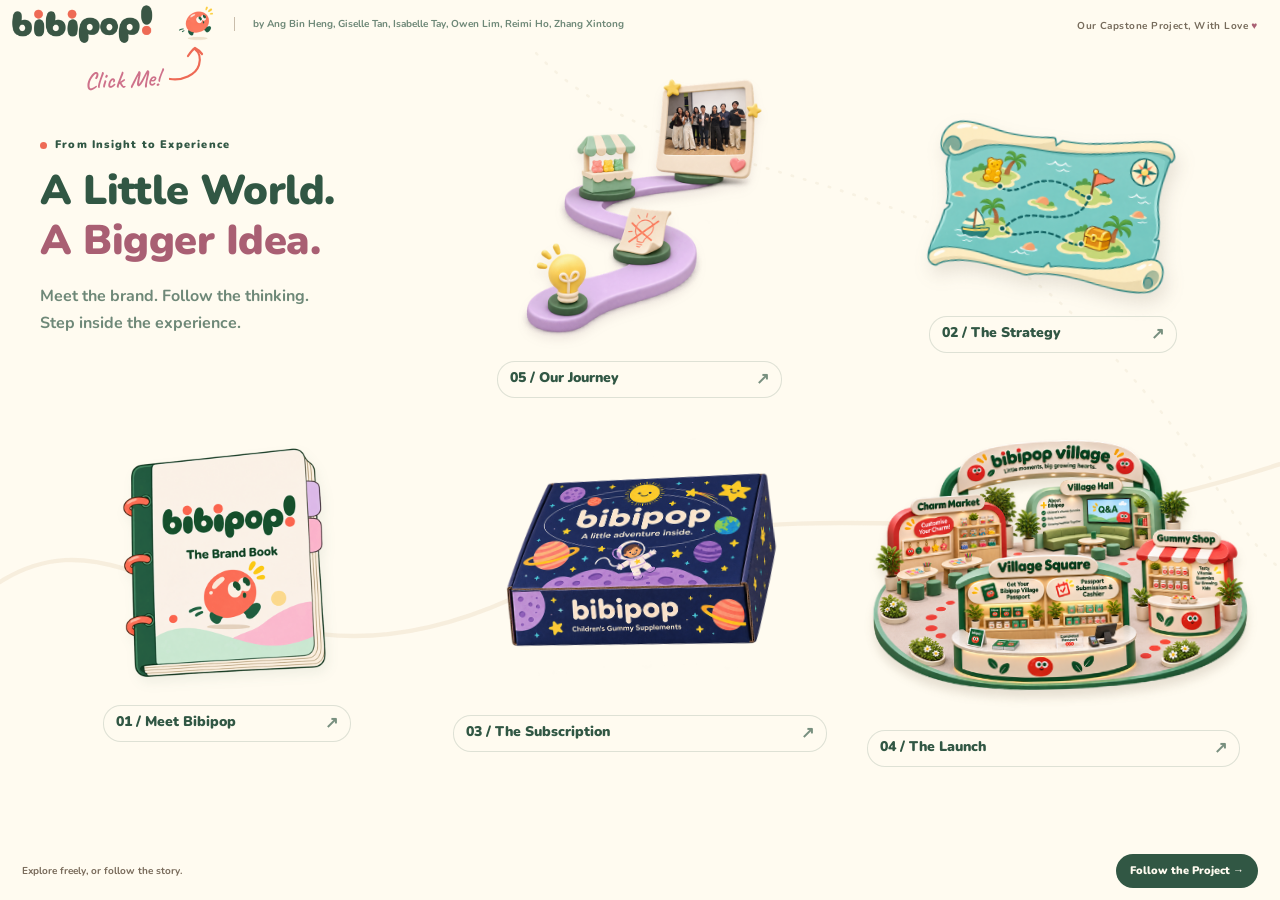
==== index.html @ c6fcfee8 "update page" ====
<!doctype html><html lang="en"><head><meta charset="utf-8"><meta name="viewport" content="width=device-width, initial-scale=1"><meta name="description" content="Explore the Bibipop consulting project: brand, strategy, subscription experience, village launch and research journey."><title>Inside Bibipop · From insight to experience</title><style>html,body{margin:0;padding:0;min-height:100%;background:#fffbf0}.cursor-interaction{cursor:pointer}</style><style id="subscription-viewer-space">
/* Spacious subscription model inspection. */
#bibipop-demo .detail.subscription-feature .feature-view:has(.subscription-inspect.is-visible){height:clamp(650px,80svh,1020px)}
#bibipop-demo .subscription-inspect{padding:12px 8px}
#bibipop-demo .subscription-inspect-grid{grid-template-columns:minmax(0,62fr) minmax(0,38fr);gap:24px}
#bibipop-demo .subscription-inspect-media.is-interactive{min-height:540px}
#bibipop-demo .subscription-inspect-media .bibipop-native-bottle #view{inset:0 0 62px}
#bibipop-demo .subscription-inspect-media .native-bottle-controls{bottom:4px;padding:5px 0;gap:5px}
#bibipop-demo .subscription-inspect-copy{max-width:560px}
@media(max-width:1100px) and (min-width:901px){
 #bibipop-demo .subscription-inspect-grid{grid-template-columns:minmax(0,58fr) minmax(0,42fr);gap:18px}
 #bibipop-demo .subscription-inspect-media .bibipop-native-bottle #view{bottom:100px}
}
@media(max-width:900px){
 #bibipop-demo .detail.subscription-feature .feature-view:has(.subscription-inspect.is-visible){height:auto;min-height:0;overflow:visible}
 #bibipop-demo .subscription-inspect.is-visible{position:relative;inset:auto;overflow:visible}
 #bibipop-demo .subscription-inspect-grid{grid-template-columns:minmax(0,1fr);gap:22px}
 #bibipop-demo .subscription-inspect-media.is-interactive{height:clamp(440px,68svh,680px);min-height:0}
 #bibipop-demo .subscription-inspect-media .bibipop-native-bottle #view{bottom:105px}
 #bibipop-demo .subscription-inspect-copy{max-width:none}
}
</style><style id="subscription-top-navigation">
#bibipop-demo .subscription-inspect > .subscription-item-nav{order:0;justify-content:flex-start;gap:8px;padding:0;margin:0 0 14px;flex-shrink:0}
#bibipop-demo .subscription-inspect > .subscription-item-nav button{font-size:15px;line-height:1.3;padding:11px 17px;min-height:46px}
@media(max-width:600px){#bibipop-demo .subscription-inspect > .subscription-item-nav button{font-size:13px;padding:10px 13px;min-height:42px}}
</style><link rel="preconnect" href="https://fonts.googleapis.com"><link rel="preconnect" href="https://fonts.gstatic.com" crossorigin><link href="https://fonts.googleapis.com/css2?family=Nunito:wght@700;900&family=Sniglet:wght@800&display=swap" rel="stylesheet"><link rel="icon" type="image/png" href="assets/04bedc74937c4d6bec5e.png">
<style id="bp-journey-box-guide">
#bibipop-demo .journey-box-mockups { margin-top: 24px; }
#bibipop-demo .journey-box-mockups p { margin: 0 0 16px; }
#bibipop-demo .journey-box-mockup-grid { display: grid; grid-template-columns: repeat(2,minmax(0,1fr)); gap: 16px; }
#bibipop-demo .journey-box-mockup-grid figure { margin: 0; }
#bibipop-demo .journey-box-mockup-grid button { display: block; width: 100%; padding: 0; border: 1px solid #dfd2ec; border-radius: 12px; overflow: hidden; background: #f5effb; cursor: zoom-in; }
#bibipop-demo .journey-box-mockup-grid button:focus-visible { outline: 3px solid #9573ad; outline-offset: 3px; }
#bibipop-demo .journey-box-mockup-grid img { display: block; width: 100%; height: auto; }
#bibipop-demo .journey-box-mockup-grid figcaption { margin-top: 6px; font-weight: 900; }
@media(max-width:650px) {
  #bibipop-demo .journey-box-mockup-grid { grid-template-columns: minmax(0,1fr); }
}

#bibipop-demo .journey-box-empathy { margin-top: 20px; }
#bibipop-demo .journey-subscription .journey-box-empathy p { margin: 0 0 12px; }
#bibipop-demo .journey-box-empathy li:last-child { margin-bottom: 0; }
#bibipop-demo .journey-box-preview { border: 0; border-radius: 8px; padding: 0 0 4px; background: transparent; color: inherit; font: inherit; font-weight: 900; cursor: zoom-in; }
#bibipop-demo .journey-box-preview span { text-decoration: underline; text-underline-offset: 3px; }
#bibipop-demo .journey-box-preview:focus-visible { outline: 3px solid #9573ad; outline-offset: 4px; }
#bibipop-demo .bp-box-template-dialog-bar { left: 0; z-index: 1; flex-wrap: wrap; }
#bibipop-demo .bp-box-template-dialog-bar > div { display: flex; flex-wrap: wrap; gap: 8px; }
#bibipop-demo .bp-box-template-dialog-bar button[aria-pressed="true"] { background: var(--bibipop-green); color: var(--bibipop-cream); }
#bibipop-demo .bp-box-template-dialog.bp-box-template-actual > img { width: auto; max-width: none; }
#bibipop-demo .journey-subscription .montigo-decision p { margin: 0; }
#bibipop-demo .journey-subscription .montigo-thinking-grid h5 { margin-top: 0; }
#bibipop-demo .journey-box-guide { display: grid; grid-template-columns: minmax(0,1fr) minmax(0,13rem); gap: 24px; align-items: center; margin-top: 24px; }
#bibipop-demo .journey-box-guide p { margin: 0 0 12px; }
#bibipop-demo .journey-box-links { display: flex; flex-wrap: wrap; gap: 8px 12px; }
#bibipop-demo .journey-box-guide figure { margin: 0; text-align: center; }
#bibipop-demo .journey-box-guide img { display: block; width: min(100%,10rem); height: auto; margin: 0 auto 8px; border: 1px solid #dfd2ec; border-radius: 8px; }
#bibipop-demo .journey-box-guide figcaption { font-size: 12px; }
@media(max-width:650px) {
  #bibipop-demo .journey-box-guide { grid-template-columns: minmax(0,1fr); }
}
</style>
<style>
#bibipop-demo .journey-thanks .journey-thanks-grid { grid-template-columns: minmax(0,1fr); justify-items:center; }
#bibipop-demo .journey-thanks .jr-picture { width: min(100%, 860px); max-width:none; }
#bibipop-demo .subscription-inspect-grid:not(.has-interactive-model) .bottle-interaction-tip { display:none; }
#bibipop-demo .activity-example-link { display:flex; align-items:center; min-height:44px; padding:4px 8px; margin:1px 0 -4px -8px; }
</style>
</head><body><div id="bibipop-demo"><svg width="0" height="0" aria-hidden="true" style="position:absolute"><defs><filter id="bp-edge-clean" color-interpolation-filters="sRGB"><feComponentTransfer><feFuncA type="table" tableValues="0 0 .2 .7 1"/></feComponentTransfer></filter></defs></svg>
<header><strong class="bp-logo" data-preserve-case><img class="bp-header-wordmark" src="assets/917c8cc4742b2453d92f.png" alt="Bibipop" width="1008" height="312"><span class="bp-bibi-chooser"><button class="bp-bibi-trigger" type="button" aria-expanded="false" aria-controls="bp-bibi-choices" aria-label="Choose Bibi Cursor Colour"><img class="bp-header-mascot" src="assets/49097bf78871de090f57.png" alt="" aria-hidden="true" width="176" height="176" draggable="false"></button><span class="bp-bibi-callout" aria-hidden="true"><span>Click Me!</span><svg viewBox="0 0 44 44" fill="none" aria-hidden="true"><path d="M4 33C16 35 30 29 33 19C35 12 33 6 29 3" stroke="currentColor" stroke-width="2.25" stroke-linecap="round"/><path d="M22 10Q26 4 29 2Q33 4 36 8" stroke="currentColor" stroke-width="2.25" stroke-linecap="round" stroke-linejoin="round"/></svg></span><span class="bp-bibi-choices" id="bp-bibi-choices" role="group" aria-label="Choose a Bibi Cursor Colour" hidden></span><span class="bp-bibi-picker-status" role="status" aria-live="polite"></span></span></strong><span class="crumb" aria-live="polite">by Ang Bin Heng, Giselle Tan, Isabelle Tay, Owen Lim, Reimi Ho, Zhang Xintong</span><small class="capstone-credit">Our Capstone Project, With Love <span aria-hidden="true">&hearts;</span></small></header>
<div class="stage"><div class="world"><svg class="world-trail" viewBox="0 0 1600 900" preserveAspectRatio="none" aria-hidden="true"><path d="M-80 670 C160 420 250 790 650 620 S1120 630 1670 450" fill="none" stroke="#e5cfb1" stroke-width="5" stroke-linecap="round" opacity=".45"/><path d="M600 -100 C710 180 1110 90 1350 310 S1530 600 1700 620" fill="none" stroke="#e3d8bf" stroke-width="3" stroke-linecap="round" stroke-dasharray="2 14" opacity=".4"/></svg>
<div class="intro"><span class="eyebrow">FROM INSIGHT TO EXPERIENCE</span><h1><span class="intro-line">A Little World.</span><span class="intro-line">A Bigger Idea.</span></h1><p>Meet the brand. Follow the thinking.<br>Step inside the experience.</p><button type="button" class="bp-mobile-start">Follow the Project <span aria-hidden="true">→</span></button></div>
<button class="object brand cursor-interaction" data-key="brand" type="button" aria-label="Enter the brand book"><img class="art brand-book-art" src="assets/preview-fa019cf098b161cd36fa.png" decoding="async" alt="Bibipop ring-bound brand book with the official logo, Bibi mascot and pastel cover" width="1254" height="1254" draggable="false"><span class="label">01 / Meet Bibipop <span>↗</span></span></button>
<button class="object strategy cursor-interaction" data-key="strategy" type="button" aria-label="Enter the strategy map"><img class="art strategy-map-art" src="assets/preview-9f7eb64dc1c8ec199a31.png" decoding="async" alt="" width="1536" height="1024" draggable="false"><span class="label">02 / The strategy <span>↗</span></span></button>
<button class="object subscription cursor-interaction" data-key="subscription" type="button" aria-label="Enter the subscription box"><span class="art box"><small>A LITTLE JOY, EVERY MONTH</small><b>bibipop</b><i>◡</i><span>THE EVERYDAY ADVENTURE BOX</span></span><span class="label">03 / The subscription <span>↗</span></span></button>
<button class="object village cursor-interaction" data-key="village" type="button" aria-label="Enter Bibipop Village"><span class="art mini"><small>BIBIPOP VILLAGE</small><i class="stall a">CHARMS</i><i class="stall b">HALL</i><i class="stall c">GUMMIES</i><span class="square">Village Square</span></span><span class="label">04 / The launch <span>↗</span></span></button>
<button class="object journey cursor-interaction" data-key="journey" type="button" aria-label="Enter our consulting journey"><img class="art journey-path-art" src="assets/preview-journey-path.png" decoding="async" alt="A winding pastel path from a lightbulb and idea sketch to a village booth and our team photo" width="1280" height="1280" draggable="false"><span class="label">05 / Our journey <span>↗</span></span></button>

<span class="table-note">A CONSULTING PROJECT FOR BIBIPOP / SINGAPORE</span>
</div>
<section class="detail" hidden aria-label="Selected chapter"><div class="toolbar"><button class="back cursor-interaction" type="button">↙ Overview</button><span class="count"></span></div><div class="content"><span class="eyebrow kicker"></span><h2></h2><p class="lead"></p><div class="feature-view" hidden></div><div class="pieces"></div><div class="topics" aria-label="Chapter topics"></div><div class="copy" aria-live="polite"></div></div><div class="bottom"><span>The Bibipop project</span><button class="next cursor-interaction" type="button">Next chapter →</button></div></section>
</div><footer><span class="status" aria-live="polite">Explore freely, or follow the story.</span><button class="start cursor-interaction" type="button">Follow the project →</button></footer>
</div>
<style>
@font-face{font-family:'Baloo 2';font-style:normal;font-weight:700;font-display:swap;src:url(assets/99a6754d6cc35c0dd693.ttf) format('truetype');}
@font-face{font-family:'Baloo 2';font-style:normal;font-weight:900;font-display:swap;src:url(assets/db932b3668b6188413fc.ttf) format('truetype');}
@font-face{font-family:'Nunito';font-style:normal;font-weight:400;font-display:swap;src:url(assets/9ecbdba35fa74f10a1a9.ttf) format('truetype');}
@font-face{font-family:'Nunito';font-style:normal;font-weight:600;font-display:swap;src:url(assets/1506fc96971e84d1a4ca.ttf) format('truetype');}
@font-face{font-family:'Nunito';font-style:normal;font-weight:700;font-display:swap;src:url(assets/1a025dfce6e6e03bbe31.ttf) format('truetype');}
@font-face{font-family:'Nunito';font-style:normal;font-weight:800;font-display:swap;src:url(assets/c5776505c7b3df3c3ca7.ttf) format('truetype');}

#bibipop-demo{--ink:#315744;--paper:#fffbf0;color-scheme:light;font-family:Arial,Helvetica,sans-serif;color:var(--ink);background:var(--paper);width:100%;overflow:hidden;border-radius:16px}#bibipop-demo *{box-sizing:border-box}#bibipop-demo button{font:inherit;color:inherit}#bibipop-demo button:focus-visible{outline:3px solid #74558a;outline-offset:5px}#bibipop-demo [hidden]{display:none!important}
#bibipop-demo header{display:flex;align-items:center;gap:25px;padding:20px 100px 20px 30px;border-bottom:1px solid #e6e1d6;min-height:76px}#bibipop-demo header strong{font-size:30px;letter-spacing:-2px}#bibipop-demo header strong span{font-size:12px;color:#ce718a;margin-left:3px}#bibipop-demo .crumb{font-size:12px;border-left:1px solid #c8c2b6;padding-left:24px}#bibipop-demo header>small{margin-left:auto;font-size:9px;letter-spacing:1.5px}
#bibipop-demo .stage{position:relative;height:620px;overflow:hidden;background:radial-gradient(ellipse at 50% 60%,#ede5d5,#fffbf0 64%,#fffbf0)}#bibipop-demo .world{position:absolute;inset:0;transform-origin:0 0;will-change:transform;transition:transform 1100ms cubic-bezier(.65,0,.15,1)}#bibipop-demo .intro{position:absolute;left:6%;top:6%;max-width:350px}#bibipop-demo .eyebrow{font-size:10px;letter-spacing:2px}#bibipop-demo h1{font-size:43px;font-weight:700;letter-spacing:-2px;line-height:1.05;margin:14px 0}#bibipop-demo .intro p{font-size:13px;line-height:1.65;margin:0;color:#6c685e}
#bibipop-demo .object{position:absolute;width:190px;padding:0;background:none;border:0;text-align:left;transition:filter .3s;isolation:isolate}#bibipop-demo .object:hover{filter:drop-shadow(0 9px 8px #51422c19)}#bibipop-demo .art{position:relative;display:block;box-shadow:9px 15px 22px #65594325;transition:rotate .35s,translate .35s}#bibipop-demo .object:hover .art{rotate:0deg;translate:0 -7px}#bibipop-demo .label{display:flex;justify-content:space-between;gap:6px;margin-top:18px;font-size:12px;white-space:nowrap}#bibipop-demo .label>span{opacity:.6}#bibipop-demo .art small{font-size:8px;letter-spacing:1.2px}#bibipop-demo .art i{font-style:normal}
#bibipop-demo .brand{left:9%;top:48%;width:158px}#bibipop-demo .book{height:193px;background:#f3c9d1;border-radius:3px 10px 10px 3px;border-left:9px solid #d99ba9;rotate:-9deg;padding:17px 14px}#bibipop-demo .book b{display:block;font-size:30px;letter-spacing:-2px;margin-top:15px}#bibipop-demo .book i{font-size:48px;position:absolute;right:12px;top:61px;color:#a85c73}#bibipop-demo .book>span{font-size:10px;line-height:1.4;position:absolute;bottom:17px}
#bibipop-demo .strategy{left:69%;top:9%;width:208px}#bibipop-demo .strategy-map-art{width:100%;height:auto;rotate:8deg;box-shadow:none;filter:drop-shadow(5px 9px 9px #65594329)}
#bibipop-demo .subscription{left:37%;top:39%;width:234px}#bibipop-demo .box{height:195px;rotate:-3deg;background:#f2e1a5;border-radius:10px 10px 5px 5px;border-bottom:14px solid #d9ba61;box-shadow:10px 16px 0 #d5bb73,19px 30px 30px #65594325;text-align:center;overflow:hidden}#bibipop-demo .box small{display:block;background:#f9eab9;padding:13px 5px;border-bottom:1px solid #dec77d}#bibipop-demo .box b{font-size:45px;letter-spacing:-3px;display:block;margin-top:15px}#bibipop-demo .box i{position:absolute;font-size:45px;top:79px;left:100px;color:#b37651}#bibipop-demo .box>span{font-size:8px;letter-spacing:1px;position:absolute;bottom:12px;left:0;right:0}
#bibipop-demo .village{left:71%;top:58%;width:210px}#bibipop-demo .mini{height:150px;rotate:-5deg;background:#e5f1e5;border-radius:45%;border-bottom:9px solid #b0c6d1}#bibipop-demo .mini small{position:absolute;left:34px;top:16px;font-size:9px;letter-spacing:1.5px}#bibipop-demo .stall{position:absolute;width:48px;height:34px;background:#f8f4e8;border-top:10px solid #e8a7b5;border-radius:3px;font-size:7px;text-align:center;padding-top:5px;box-shadow:3px 4px 0 #91a6b250}#bibipop-demo .stall.a{left:16px;top:54px}#bibipop-demo .stall.b{right:25px;top:41px;border-top-color:#a6bea1}#bibipop-demo .stall.c{right:13px;bottom:24px;border-top-color:#e6c56e}#bibipop-demo .square{position:absolute;left:65px;top:81px;background:#f3da96;padding:12px 6px;border-radius:50%;font-size:8px}
#bibipop-demo .journey{left:43%;top:6%;width:158px}#bibipop-demo .journal{height:147px;background:#d9d0e8;rotate:6deg;border-radius:4px;border-left:12px dotted #927d9f;padding:16px}#bibipop-demo .journal b{display:block;font-size:22px;font-weight:700;line-height:1.1;margin-top:11px}#bibipop-demo .lines{position:absolute;left:16px;right:20px;bottom:16px;height:18px;background:repeating-linear-gradient(transparent 0 7px,#b7a5c3 7px 8px)}#bibipop-demo .journal i{position:absolute;right:-14px;bottom:11px;border-radius:50%;background:#f6e8ad;font-size:7px;text-align:center;padding:12px 6px;rotate:-17deg}#bibipop-demo .table-note{position:absolute;bottom:27px;left:6%;font-size:9px;letter-spacing:1.5px;color:#7c7669}
#bibipop-demo footer{display:flex;justify-content:space-between;align-items:center;padding:16px 28px;gap:12px;border-top:1px solid #e6e1d6;font-size:11px}#bibipop-demo .start,#bibipop-demo .next{border:0;background:var(--ink);color:#fffbf0;border-radius:30px;padding:12px 18px;font-size:11px;white-space:nowrap}
#bibipop-demo .detail{position:absolute;inset:0;background:var(--chapter,#f2e1a5);opacity:0;transition:opacity .35s;display:flex;flex-direction:column;padding:25px 40px}#bibipop-demo .detail.visible{opacity:1}#bibipop-demo .toolbar{display:flex;justify-content:space-between;align-items:center;font-size:11px}#bibipop-demo .back{border:1px solid #31574440;border-radius:30px;background:transparent;padding:11px 15px;font-size:11px}#bibipop-demo .content{max-width:740px;width:100%;margin:auto}#bibipop-demo h2{font-size:44px;font-weight:700;letter-spacing:-2px;line-height:1.05;margin:12px 0;white-space:pre-line}#bibipop-demo .lead{font-size:15px;line-height:1.55;max-width:590px;margin:0 0 20px}#bibipop-demo .pieces{display:flex;gap:13px;margin:17px 0 22px}#bibipop-demo .piece{background:#fffbf0b3;border:1px solid #31574416;border-radius:13px;flex:1;padding:20px 15px;min-width:0}#bibipop-demo .piece em{font-style:normal;display:block;font-size:10px;letter-spacing:1px;margin-bottom:14px}#bibipop-demo .piece b{font-size:20px;font-weight:700;display:block;line-height:1.2}#bibipop-demo .piece small{font-size:11px;display:block;margin-top:8px;line-height:1.4}#bibipop-demo .topics{display:flex;gap:8px;flex-wrap:wrap}#bibipop-demo .topics button{background:transparent;border:1px solid #31574440;border-radius:30px;padding:9px 13px;font-size:11px}#bibipop-demo .topics button[aria-pressed=true]{background:var(--ink);color:#fffbf0}#bibipop-demo .copy{font-size:12px;line-height:1.6;min-height:40px;margin:14px 0 0;max-width:650px}#bibipop-demo .bottom{display:flex;align-items:center;justify-content:space-between;gap:10px;font-size:10px;margin-top:14px}
@media(max-width:700px){#bibipop-demo header{padding:16px 90px 16px 20px;gap:15px}#bibipop-demo header>small{display:none}#bibipop-demo .crumb{font-size:10px;padding-left:15px}#bibipop-demo .stage{height:840px}#bibipop-demo .intro{left:7%;top:4%}#bibipop-demo h1{font-size:36px}#bibipop-demo .brand{left:9%;top:28%;width:30%}#bibipop-demo .book{height:160px}#bibipop-demo .book b{font-size:25px}#bibipop-demo .book i{font-size:38px;right:5px;top:58px}#bibipop-demo .strategy{left:55%;top:28%;width:35%}#bibipop-demo .subscription{left:29%;top:52%;width:43%}#bibipop-demo .box{height:164px}#bibipop-demo .box b{font-size:34px}#bibipop-demo .box i{left:44%;top:67px}#bibipop-demo .box>span{font-size:6px}#bibipop-demo .journey{left:9%;top:77%;width:31%}#bibipop-demo .journal{height:112px;padding:10px}#bibipop-demo .journal b{font-size:20px;margin-top:5px}#bibipop-demo .journal i{display:none}#bibipop-demo .village{left:56%;top:77%;width:35%}#bibipop-demo .mini{height:112px}#bibipop-demo .mini small{left:16%;font-size:6px;top:9px}#bibipop-demo .stall{width:34px;font-size:6px;height:29px}#bibipop-demo .stall.a{left:5%;top:35px}#bibipop-demo .stall.b{right:14%;top:27px}#bibipop-demo .stall.c{right:3%;bottom:12px}#bibipop-demo .square{left:31%;top:62px;font-size:6px;padding:9px 4px}#bibipop-demo .label{font-size:10px;margin-top:12px}#bibipop-demo .table-note{display:none}#bibipop-demo .detail{padding:20px}#bibipop-demo h2{font-size:35px}#bibipop-demo .pieces{flex-direction:column;gap:9px}#bibipop-demo .piece{padding:12px 16px}#bibipop-demo .piece em{margin-bottom:4px}#bibipop-demo .piece b{font-size:18px}#bibipop-demo .piece small{margin-top:4px}#bibipop-demo .lead{font-size:14px}#bibipop-demo .content{margin:auto 0}#bibipop-demo .bottom>span{max-width:130px}#bibipop-demo footer{padding:14px 18px}#bibipop-demo .status{max-width:150px}}
@media(prefers-reduced-motion:reduce){#bibipop-demo .world,#bibipop-demo .detail,#bibipop-demo .art{transition-duration:1ms!important}}

#bibipop-demo .stage{height:760px}
#bibipop-demo .subscription{left:34%;top:43%;width:265px;perspective:1000px}
#bibipop-demo .village{left:66%;top:48%;width:300px;perspective:1000px}
#bibipop-demo .depth-object .art{box-shadow:none;rotate:0deg;translate:none;overflow:visible;border:0;border-radius:0;background:none;transform-style:preserve-3d;transform:perspective(1000px) rotateX(var(--tilt-x,7deg)) rotateY(var(--tilt-y,-9deg)) rotateZ(-3deg);transition:transform .3s ease-out;isolation:isolate}
#bibipop-demo .depth-object:hover .art{rotate:0deg;translate:none;filter:drop-shadow(0 17px 13px #44382320)}
#bibipop-demo .village .art{height:225px}
#bibipop-demo .subscription .art{height:215px}
#bibipop-demo .depth-object .label{position:relative;z-index:4;margin-top:14px}
#bibipop-demo .village-base{position:absolute;left:4%;right:4%;bottom:4%;height:47%;border-radius:50%;background:#d2bd99;box-shadow:0 8px 0 #bba27f,0 16px 0 #a58d6e,0 34px 25px #4c3d3024;transform:rotateX(50deg) translateZ(-15px)}
#bibipop-demo .village-art{position:absolute;width:100%;height:100%;inset:0;object-fit:contain;mix-blend-mode:multiply;filter:drop-shadow(0 8px 2px #58482a30);transform:translateZ(20px)}
#bibipop-demo .village-shadow{position:absolute;width:94%;height:78%;left:3%;top:12%;background:#b5a07c;clip-path:ellipse(46% 44% at 50% 54%);transform:translateZ(-4px);opacity:.3}
#bibipop-demo .kit-box{position:absolute;left:0;top:13%;width:88%;height:75%;border-radius:9px;background:#392a61;box-shadow:7px 8px 0 #333054,14px 17px 19px #30284635;transform:translateZ(10px) rotateY(-6deg);overflow:hidden}
#bibipop-demo .kit-box img{width:100%;height:100%;object-fit:cover}
#bibipop-demo .kit-bottle{position:absolute;right:-6%;top:3%;width:50%;height:100%;transform:translateZ(75px) rotateZ(7deg);filter:drop-shadow(10px 15px 6px #29213d44);pointer-events:none}
#bibipop-demo .kit-bottle img{position:absolute;width:228%;max-width:none;height:auto;left:-61%;top:-42%;clip-path:polygon(41% 29%,58% 29%,65% 31%,67% 37%,73% 39%,77% 45%,83% 47%,85% 51%,81% 56%,75% 57%,75% 70%,69% 77%,58% 81%,45% 81%,35% 77%,32% 71%,31% 56%,26% 55%,26% 46%,31% 39%,40% 38%)}
#bibipop-demo .depth-tag{position:absolute;left:-10px;bottom:-3px;background:#fbf6e9;padding:7px 10px;border-radius:20px;font-size:8px;letter-spacing:1px;box-shadow:0 3px 9px #42382c17;transform:translateZ(85px)}
#bibipop-demo .depth-object .art .depth-tag{font-size:8px}
#bibipop-demo .feature-view{margin:12px 0 16px;position:relative;height:310px;border-radius:15px;background:#fffbf060;overflow:hidden;perspective:1100px}
#bibipop-demo .feature-controls{position:absolute;top:12px;left:14px;right:14px;display:flex;gap:6px;align-items:center;z-index:6}
#bibipop-demo .feature-controls button{border:1px solid #31574430;background:#fffbf0e8;padding:8px 12px;border-radius:24px;font-size:10px;min-height:32px}
#bibipop-demo .feature-controls button[aria-pressed=true]{background:#315744;color:#fffbf0}
#bibipop-demo .feature-hint{margin-left:auto;font-size:9px;letter-spacing:.5px}
#bibipop-demo .village-stage{position:absolute;inset:42px 2% 24px;perspective:1000px}
#bibipop-demo .village-model{position:absolute;width:355px;height:267px;max-width:80%;left:50%;top:43%;transform-style:preserve-3d;transform:translate(-50%,-50%) perspective(1000px) rotateX(var(--tilt-x,6deg)) rotateY(var(--tilt-y,-8deg)) rotateZ(-2deg);transition:transform .22s ease-out}
#bibipop-demo .village-model .village-base{bottom:3%;height:48%}
#bibipop-demo .station{position:absolute;z-index:4;border:2px solid #fff7e9;background:#315744f2;color:#fffbf0;width:27px;height:27px;border-radius:50%;font-size:11px;padding:0;box-shadow:0 4px 8px #31574435;transform:translateZ(45px)}
#bibipop-demo .station[aria-pressed=true]{background:#d67b8f;transform:translateZ(55px) scale(1.15)}
#bibipop-demo .station.s0{left:49%;top:45%}#bibipop-demo .station.s1{left:78%;top:32%}#bibipop-demo .station.s2{left:17%;top:39%}#bibipop-demo .station.s3{left:80%;top:58%}
#bibipop-demo .feature-caption{position:absolute;bottom:10px;left:14px;right:14px;text-align:center;font-size:10px;line-height:1.4;z-index:7;pointer-events:none}
#bibipop-demo .mall-render{position:absolute;inset:52px 10px 36px;transform:perspective(1100px) rotateX(3deg) rotateY(-6deg);border-radius:9px;box-shadow:10px 13px 0 #9fb8c9,17px 23px 18px #31574425;overflow:hidden}
#bibipop-demo .mall-render img{width:100%;height:100%;object-fit:contain;background:#d8d4c7}
#bibipop-demo .kit-stage{position:absolute;inset:42px 0 30px;transform-style:preserve-3d;transform:perspective(1100px) rotateX(var(--tilt-x,4deg)) rotateY(var(--tilt-y,-7deg));transition:transform .22s ease-out}
#bibipop-demo .kit-stage .kit-box{width:60%;height:86%;left:14%;top:3%;transform:translateZ(10px) rotateY(-7deg)}
#bibipop-demo .kit-stage .kit-box img{object-fit:contain;background:#bfa7dd}
#bibipop-demo .kit-stage .kit-bottle{width:24%;height:110%;right:11%;top:-3%;transform:translateZ(80px) rotateZ(6deg)}
#bibipop-demo .bottle-render{position:absolute;inset:48px 10px 35px;display:flex;align-items:center;justify-content:center;gap:22px}
#bibipop-demo .bottle-render img{height:100%;max-width:48%;object-fit:contain;filter:drop-shadow(8px 12px 7px #29213d33);transform:perspective(800px) rotateY(-9deg) rotateZ(2deg)}
#bibipop-demo .bottle-render p{max-width:210px;font-size:14px;line-height:1.55;margin:0}
#bibipop-demo .detail.featured .pieces{display:none}
#bibipop-demo .detail.featured h2{font-size:34px;margin:10px 0}
#bibipop-demo .detail.featured .lead{font-size:13px;line-height:1.5;margin-bottom:4px;max-width:660px}
#bibipop-demo .detail.featured .content{margin:auto}
#bibipop-demo .detail.featured .copy{font-size:11px;min-height:34px;margin-top:12px}
#bibipop-demo .detail.featured .topics{gap:6px}
#bibipop-demo .detail.featured .topics button{font-size:10px;padding:8px 12px}
@media(max-width:700px){
#bibipop-demo .stage{height:900px}
#bibipop-demo .subscription{left:27%;top:51%;width:47%}
#bibipop-demo .subscription .art{height:180px}
#bibipop-demo .village{left:51%;top:77%;width:45%}
#bibipop-demo .village .art{height:150px}
#bibipop-demo .journey{top:78%}
#bibipop-demo .village-base{box-shadow:0 5px 0 #bba27f,0 10px 0 #a58d6e,0 19px 18px #4c3d3024}
#bibipop-demo .depth-tag{font-size:6px!important;left:0;padding:5px 7px}
#bibipop-demo .feature-view{height:320px;margin:17px 0}
#bibipop-demo .detail.featured h2{font-size:30px}
#bibipop-demo .detail.featured .content{margin:auto 0}
#bibipop-demo .feature-hint{display:none}
#bibipop-demo .feature-controls{left:9px;right:9px}
#bibipop-demo .feature-controls button{padding:8px 10px;font-size:10px;min-height:40px}
#bibipop-demo .village-model{width:330px;height:248px;max-width:100%;top:45%}
#bibipop-demo .station{width:36px;height:36px}
#bibipop-demo .station.s0{left:45%;top:42%}#bibipop-demo .station.s1{left:74%;top:28%}#bibipop-demo .station.s2{left:12%;top:35%}#bibipop-demo .station.s3{left:75%;top:54%}
#bibipop-demo .kit-stage{inset:65px 0 60px}
#bibipop-demo .kit-stage .kit-box{width:72%;left:4%;top:10%;height:70%}
#bibipop-demo .kit-stage .kit-bottle{width:33%;right:2%;top:5%}
#bibipop-demo .feature-caption{font-size:9px;bottom:9px}
#bibipop-demo .bottle-render{gap:10px}
#bibipop-demo .bottle-render p{font-size:12px}
}
@media(prefers-reduced-motion:reduce){#bibipop-demo .depth-object .art,#bibipop-demo .village-model,#bibipop-demo .kit-stage{transition:none!important;transform:none}#bibipop-demo .village-model{transform:translate(-50%,-50%)}}

#bibipop-demo .stage{height:920px}
#bibipop-demo .detail.village-feature .feature-view{height:500px;background:radial-gradient(ellipse at 50% 70%,#e8d6cc,#f7f0e4 80%);border:1px solid #31574412;isolation:isolate}
#bibipop-demo .detail.village-feature .content{max-width:820px}
#bibipop-demo .detail.village-feature h2{font-size:32px}
#bibipop-demo .detail.village-feature .lead{font-size:12px;max-width:720px}
#bibipop-demo .village-explorer{position:absolute;inset:48px 12px 27px;overflow:hidden;perspective:1300px}
#bibipop-demo .village-camera{position:absolute;inset:0;transform-origin:0 0;transition:transform 900ms cubic-bezier(.65,0,.18,1);will-change:transform}
#bibipop-demo .village-layers{position:absolute;inset:0;transform-style:preserve-3d;transform:perspective(1300px) rotateY(var(--yaw,0deg));transition:transform .18s ease-out}
#bibipop-demo .layer-base{position:absolute;left:0;top:15%;width:100%;height:85%;object-fit:fill;filter:drop-shadow(0 8px 8px #61482c18);transform:translate(calc(var(--drift-x,0px)*.2),calc(var(--drift-y,0px)*.2));pointer-events:none}
#bibipop-demo .layer-booth{position:absolute;border:0;background:transparent;padding:0;transform:translate(var(--drift-x,0px),var(--drift-y,0px));transition:transform .2s,filter .2s;filter:drop-shadow(0 6px 3px #66523c26);z-index:3;text-align:center}
#bibipop-demo .layer-booth img{display:block;width:100%;height:100%;object-fit:contain;filter:url(#bp-edge-clean)}
#bibipop-demo .layer-booth:hover{filter:drop-shadow(0 10px 5px #66523c45);transform:translate(var(--drift-x,0px),calc(var(--drift-y,0px) - 7px))}
#bibipop-demo .layer-square{left:34%;top:26%;width:34%;height:43%;z-index:4}
#bibipop-demo .layer-hall{left:69%;top:6%;width:29%;height:40%;z-index:2}
#bibipop-demo .layer-charm{left:1%;top:25%;width:33%;height:43%;z-index:3}
#bibipop-demo .layer-gummy{left:72%;top:46%;width:27%;height:40%;z-index:5}
#bibipop-demo .layer-entrance{position:absolute;left:20%;top:72%;width:59%;height:26%;object-fit:contain;transform:translate(calc(var(--drift-x,0px)*1.8),calc(var(--drift-y,0px)*1.8));z-index:7;pointer-events:none;filter:url(#bp-edge-clean)}
#bibipop-demo .booth-label{position:absolute;left:50%;bottom:-3px;transform:translateX(-50%);background:#fffbf0f2;border:1px solid #31574425;border-radius:20px;box-shadow:0 2px 5px #31574410;padding:6px 10px;font-size:10px;white-space:nowrap;opacity:.92}
#bibipop-demo .booth-label>span{margin-left:7px}
#bibipop-demo .layer-booth:hover .booth-label{background:#315744;color:#fffbf0}
#bibipop-demo .village-explorer-caption{position:absolute;bottom:8px;left:8px;right:8px;text-align:center;font-size:10px;color:#61594e;z-index:10;pointer-events:none}
#bibipop-demo .reference-render{position:absolute;inset:53px 14px 16px;display:flex;justify-content:center;align-items:center}
#bibipop-demo .reference-render img{max-width:100%;max-height:100%;object-fit:contain}
#bibipop-demo .booth-focused{position:absolute;inset:48px 0 26px;background:radial-gradient(ellipse at 28% 60%,#f3e4d4,#faf6ed 80%);opacity:0;transition:opacity .35s;z-index:12;display:flex;flex-direction:column;padding:14px 17px;overflow:hidden}
#bibipop-demo .booth-focused.is-visible{opacity:1}
#bibipop-demo .booth-return{align-self:flex-start;border:1px solid #31574440;background:#fffbf0;border-radius:24px;font-size:10px;padding:9px 12px;z-index:3}
#bibipop-demo .booth-focused-grid{flex:1;display:grid;grid-template-columns:53% 47%;align-items:center;gap:4px;min-height:0;transition:opacity .18s,transform .18s}
#bibipop-demo .booth-focused-grid.changing{opacity:0;transform:translateY(6px)}
#bibipop-demo .booth-picture{min-width:0;position:relative;display:flex;align-items:center;justify-content:center;height:100%;max-height:310px;perspective:900px}
#bibipop-demo .booth-picture img{width:100%;max-height:100%;object-fit:contain;filter:url(#bp-edge-clean);transform:perspective(900px) rotateY(-3deg);}
#bibipop-demo .booth-description{padding:0 8px 0 14px}
#bibipop-demo .booth-description .eyebrow{font-size:8px;letter-spacing:1px}
#bibipop-demo .booth-description h3{font-size:27px;font-weight:700;letter-spacing:-1px;line-height:1.05;margin:10px 0}
#bibipop-demo .booth-description p{font-size:11px;line-height:1.5;margin:7px 0}
#bibipop-demo .booth-description .booth-role{font-size:13px}
#bibipop-demo .booth-description ul{font-size:10px;line-height:1.5;padding-left:15px;margin:12px 0}
#bibipop-demo .booth-description li{margin:5px 0}
#bibipop-demo .booth-description small{display:block;font-size:9px;line-height:1.4;color:#756b5e}
#bibipop-demo .booth-switcher{display:flex;gap:5px;justify-content:center;flex-wrap:wrap;padding-top:10px}
#bibipop-demo .booth-switcher button{border:1px solid #31574430;border-radius:20px;padding:7px 10px;font-size:9px;background:#fffbf0}
#bibipop-demo .booth-switcher button[aria-pressed=true]{background:#315744;color:#fffbf0}
#bibipop-demo .entering .booth-label{opacity:0}
#bibipop-demo .village .art>.village-art{filter:drop-shadow(0 8px 5px #58482a25);mix-blend-mode:normal}
@media(max-width:700px){
#bibipop-demo .stage{height:1150px}
#bibipop-demo .detail.village-feature .feature-view{height:700px;margin:12px 0}
#bibipop-demo .detail.village-feature h2{font-size:29px}
#bibipop-demo .detail.village-feature .content{margin:auto 0}
#bibipop-demo .detail.village-feature .feature-controls{gap:4px;left:7px;right:7px}
#bibipop-demo .detail.village-feature .feature-controls button{font-size:9px;padding:7px 9px}
#bibipop-demo .village-explorer{inset:120px 0 120px}
#bibipop-demo .layer-base{left:-4%;width:108%;top:21%;height:70%}
#bibipop-demo .layer-square{left:29%;top:32%;width:42%;height:35%}
#bibipop-demo .layer-hall{left:56%;top:6%;width:42%;height:34%}
#bibipop-demo .layer-charm{left:0;top:23%;width:38%;height:32%}
#bibipop-demo .layer-gummy{left:65%;top:49%;width:34%;height:31%}
#bibipop-demo .layer-entrance{left:8%;width:78%;top:72%;height:20%}
#bibipop-demo .booth-label{font-size:8px;padding:6px 8px;bottom:0}
#bibipop-demo .booth-label>span{margin-left:2px}
#bibipop-demo .booth-focused{inset:56px 0 28px;padding:12px}
#bibipop-demo .booth-focused-grid{grid-template-columns:1fr;gap:0;align-content:start}
#bibipop-demo .booth-picture{height:215px;max-height:215px;margin-top:5px}
#bibipop-demo .booth-description{padding:5px 8px}
#bibipop-demo .booth-description h3{font-size:25px;margin:7px 0}
#bibipop-demo .booth-description p{font-size:11px;margin:5px 0}
#bibipop-demo .booth-description ul{font-size:10px;margin:7px 0}
#bibipop-demo .booth-description small{font-size:9px}
#bibipop-demo .booth-switcher{gap:4px;padding-top:5px}
#bibipop-demo .booth-switcher button{font-size:9px;padding:9px 8px;min-height:36px}
#bibipop-demo .reference-render{inset:60px 5px 16px}
}
@media(prefers-reduced-motion:reduce){#bibipop-demo .village-camera,#bibipop-demo .village-layers,#bibipop-demo .booth-focused,#bibipop-demo .booth-focused-grid,#bibipop-demo .layer-booth{transition:none!important}#bibipop-demo .booth-picture img{transform:none}}

/* Keep the interaction rectangles stationary; only decorative children move. */
#bibipop-demo .object>*,#bibipop-demo .layer-booth>*{pointer-events:none}
#bibipop-demo .object,#bibipop-demo .object:hover,#bibipop-demo .depth-object:hover .art{filter:none}
#bibipop-demo .object .art{transition:translate 200ms ease-out,rotate 200ms ease-out}
#bibipop-demo .object:hover .art{translate:0 -3px}
#bibipop-demo .depth-object .art{transition:translate 200ms ease-out;transform:perspective(1000px) rotateX(7deg) rotateY(-9deg) rotateZ(-3deg)}
#bibipop-demo .depth-object:hover .art{translate:0 -3px}
#bibipop-demo .village-layers{transform:none;transition:none}
#bibipop-demo .layer-base,#bibipop-demo .layer-entrance{transform:none}
#bibipop-demo .layer-booth,#bibipop-demo .layer-booth:hover{transform:none;transition:none;filter:drop-shadow(0 6px 3px #66523c26)}
#bibipop-demo .layer-booth img{filter:none;transform:none;transition:transform 200ms ease-out;backface-visibility:hidden}
#bibipop-demo .layer-entrance,#bibipop-demo .booth-picture img{filter:none}
#bibipop-demo .booth-label{transition:background-color 140ms ease-out,color 140ms ease-out}
#bibipop-demo .layer-booth:focus-visible .booth-label{background:#315744;color:#fffbf0}
@media(hover:hover) and (pointer:fine){
 #bibipop-demo .layer-booth:hover img{transform:translateY(-3px)}
}
@media(hover:none), (pointer:coarse){
 #bibipop-demo .object:hover .art,#bibipop-demo .depth-object:hover .art{translate:none}
}
@media(max-width:700px){
 #bibipop-demo .layer-charm{left:1%;top:21%;width:44%;height:31%}
 #bibipop-demo .layer-hall{left:55%;top:10%;width:44%;height:31%}
 #bibipop-demo .layer-square{left:9%;top:55%;width:46%;height:29%}
 #bibipop-demo .layer-gummy{left:59%;top:50%;width:40%;height:31%}
 #bibipop-demo .layer-entrance{top:84%;height:15%}
}
@media(prefers-reduced-motion:reduce){
 #bibipop-demo .object .art,#bibipop-demo .layer-booth img,#bibipop-demo .booth-label{transition:none!important}
 #bibipop-demo .object:hover .art,#bibipop-demo .depth-object:hover .art{translate:none}
 #bibipop-demo .layer-booth:hover img{transform:none}
}

#bibipop-demo .detail.subscription-feature .feature-view{height:500px;background:radial-gradient(ellipse at 50% 55%,#ece3f2,#f8f3ea 80%);border:1px solid #31574412;perspective:1400px;isolation:isolate}
#bibipop-demo .detail.subscription-feature .content{max-width:820px}
#bibipop-demo .detail.subscription-feature h2{font-size:32px}
#bibipop-demo .detail.subscription-feature .lead{font-size:12px;max-width:700px}
#bibipop-demo .subscription-toolbar{position:absolute;left:14px;right:14px;top:12px;display:flex;align-items:center;justify-content:space-between;gap:12px;z-index:15}
#bibipop-demo .subscription-toggle,#bibipop-demo .subscription-return{border:1px solid #31574435;border-radius:24px;background:#fffbf0;padding:10px 15px;font-size:11px}
#bibipop-demo .subscription-state{font-size:10px;color:#62546c}
#bibipop-demo .subscription-scene{position:absolute;inset:52px 12px 32px;overflow:hidden;perspective:1200px}
#bibipop-demo .subscription-camera{position:absolute;inset:0;transform-origin:0 0;transition:transform 750ms cubic-bezier(.65,0,.18,1)}
#bibipop-demo .subscription-package{position:absolute;left:26%;top:0;width:48%;height:92%;padding:0;border:0;background:none;perspective:1000px;text-align:center;z-index:3}
#bibipop-demo .subscription-package>*{pointer-events:none}
#bibipop-demo .package-open-art{position:absolute;inset:0;width:100%;height:100%;object-fit:contain;opacity:0;transition:opacity 350ms ease-out;filter:drop-shadow(0 10px 5px #40304d22)}
#bibipop-demo .package-shell{position:absolute;inset:0;transform-style:preserve-3d;opacity:1;transition:opacity 350ms ease-out}
#bibipop-demo .package-interior{position:absolute;left:8%;top:43%;width:84%;height:42%;background:#b9a0d2;border:7px solid #242e65;transform:rotateX(48deg);transform-origin:50% 0;border-radius:3px;box-shadow:inset 0 4px 12px #39234d66}
#bibipop-demo .package-front{position:absolute;left:8%;top:75%;width:84%;height:23%;background:linear-gradient(110deg,#283878,#172249);border:1px solid #42457b;border-bottom:7px solid #141d43;box-shadow:7px 7px 0 #20264f,7px 14px 18px #35254c25;border-radius:2px;text-align:left;padding:8px 15px;overflow:hidden}
#bibipop-demo .package-front b{display:block;font-size:29px;color:#f7e8cc;letter-spacing:-1.5px;line-height:1}
#bibipop-demo .package-front small{display:block;color:#f7e8cc;font-size:7px;letter-spacing:.3px;margin-top:5px}
#bibipop-demo .package-front>span{position:absolute;right:12px;top:12px;color:#f4ce64;font-size:17px}
#bibipop-demo .package-side{position:absolute;left:92%;top:75%;height:23%;width:3%;background:#1a204d;transform:skewY(-28deg);transform-origin:left top}
#bibipop-demo .package-lid{position:absolute;left:8%;top:43%;width:84%;height:52%;transform:rotateX(50deg);transform-origin:50% 0;transform-style:preserve-3d;transition:transform 1000ms cubic-bezier(.45,0,.2,1);z-index:4}
#bibipop-demo .lid-outside,#bibipop-demo .lid-inside{position:absolute;inset:0;border:2px solid #3e477c;border-radius:4px;backface-visibility:hidden;overflow:hidden}
#bibipop-demo .lid-outside{background:radial-gradient(circle at 88% 12%,#64548b 0 8%,transparent 8.5%),radial-gradient(circle at 14% 80%,#9e87c2 0 10%,transparent 10.5%),linear-gradient(120deg,#243675,#16224f);box-shadow:0 6px 0 #121d46;color:#fae9ca;display:flex;flex-direction:column;align-items:center;justify-content:center}
#bibipop-demo .lid-outside b{font-size:52px;letter-spacing:-3px;line-height:1.1;position:relative;z-index:1}
#bibipop-demo .lid-outside small{font-size:9px;margin-top:7px;letter-spacing:.3px}
#bibipop-demo .lid-stars{position:absolute;top:12%;left:9%;font-size:22px;letter-spacing:9px;color:#ffda6a}
#bibipop-demo .lid-planet{position:absolute;width:45px;height:45px;right:10%;bottom:10%;background:linear-gradient(#f9ae79 0 30%,#f7cf74 30% 45%,#ee8a9b 45% 65%,#f4b775 65%);border-radius:50%;rotate:-18deg}
#bibipop-demo .lid-planet:after{content:'';position:absolute;inset:17px -14px;border:4px solid #f5c66a;border-radius:50%}
#bibipop-demo .lid-inside{transform:rotateY(180deg);background:#bfa5dc;color:#253368;display:flex;flex-direction:column;justify-content:center;align-items:center;padding:15px}
#bibipop-demo .lid-inside b{font-size:24px;line-height:1.1}
#bibipop-demo .lid-inside>span{font-size:45px;color:#ffdb62}
#bibipop-demo .opening .package-lid{transform:rotateX(-112deg)}
#bibipop-demo .revealed .package-open-art{opacity:1}
#bibipop-demo .revealed .package-shell{opacity:0}
#bibipop-demo .package-action{position:absolute;left:50%;bottom:-3px;transform:translateX(-50%);background:#fffbf0f0;color:#315744;border:1px solid #31574425;border-radius:20px;padding:7px 12px;font-size:10px;white-space:nowrap}
#bibipop-demo .subscription-item{position:absolute;padding:0;border:0;background:none;text-align:center;opacity:0;transform:translateY(20px) scale(.85);transition:opacity 400ms ease-out,transform 500ms cubic-bezier(.2,.6,.2,1);z-index:5}
#bibipop-demo .subscription-item>*{pointer-events:none}
#bibipop-demo .subscription-item img{width:100%;height:100%;object-fit:contain;filter:drop-shadow(0 6px 4px #40304d22);transition:translate 180ms ease-out}
#bibipop-demo .subscription-item>span{position:absolute;bottom:-13px;left:50%;transform:translateX(-50%);border-radius:20px;background:#fffbf0f2;border:1px solid #31574425;padding:7px 10px;font-size:10px;white-space:nowrap}
#bibipop-demo .subscription-bottle{right:2%;top:14%;width:20%;height:71%}
#bibipop-demo .subscription-booklet{left:0;top:53%;width:25%;height:36%}
#bibipop-demo .unpacked .subscription-item{opacity:1;transform:none}
#bibipop-demo .subscription-caption{position:absolute;bottom:8px;left:10px;right:10px;font-size:10px;text-align:center;color:#655b6b}
#bibipop-demo .subscription-inspect{position:absolute;inset:52px 0 30px;padding:13px 18px;background:radial-gradient(ellipse at 25% 50%,#eee2f2,#faf6ef 80%);opacity:0;transition:opacity 300ms ease-out;z-index:14;display:flex;flex-direction:column}
#bibipop-demo .subscription-inspect.is-visible{opacity:1}
#bibipop-demo .subscription-return{align-self:flex-start;padding:8px 12px;font-size:10px}
#bibipop-demo .subscription-inspect-grid{display:grid;grid-template-columns:54% 46%;gap:12px;align-items:center;flex:1;min-height:0;transition:opacity 160ms,transform 160ms}
#bibipop-demo .subscription-inspect-grid.changing{opacity:0;transform:translateY(5px)}
#bibipop-demo .subscription-inspect-image{width:100%;height:100%;max-height:315px;object-fit:contain;filter:drop-shadow(0 7px 5px #40304d19)}
#bibipop-demo .subscription-inspect-copy{padding-right:10px}
#bibipop-demo .subscription-inspect-copy .eyebrow{font-size:8px;letter-spacing:1px}
#bibipop-demo .subscription-inspect-copy h3{font-size:27px;font-weight:700;letter-spacing:-1px;line-height:1.05;margin:9px 0}
#bibipop-demo .subscription-inspect-copy p{font-size:11px;line-height:1.5;margin:7px 0}
#bibipop-demo .subscription-inspect-copy .subscription-role{font-size:13px}
#bibipop-demo .subscription-inspect-copy ul{font-size:10px;line-height:1.5;padding-left:15px;margin:11px 0}
#bibipop-demo .subscription-inspect-copy li{margin:5px 0}
#bibipop-demo .subscription-inspect-copy small{font-size:9px;line-height:1.4;color:#716878;display:block}
#bibipop-demo .subscription-item-nav{display:flex;justify-content:center;gap:6px;flex-wrap:wrap;padding-top:9px}
#bibipop-demo .subscription-item-nav button{border:1px solid #31574430;background:#fffbf0;border-radius:20px;padding:8px 12px;font-size:10px}
#bibipop-demo .subscription-item-nav button[aria-pressed=true]{background:#315744;color:#fffbf0}
#bibipop-demo .closed-kit-mini{position:absolute;inset:12% 4% 0;display:block;perspective:700px;text-align:center}
#bibipop-demo .mini-lid{display:flex;position:absolute;left:0;top:0;width:96%;height:71%;transform:rotateX(28deg);transform-origin:bottom;flex-direction:column;align-items:center;justify-content:center;border:2px solid #414b80;border-radius:5px;background:radial-gradient(circle at 10% 85%,#9980bd 0 8%,transparent 8.5%),linear-gradient(120deg,#263977,#17224d);box-shadow:7px 8px 0 #1c244d;color:#f6e7ca;overflow:hidden}
#bibipop-demo .mini-lid b{font-size:40px;letter-spacing:-2px;z-index:1}
#bibipop-demo .mini-lid small{font-size:7px;margin-top:4px}
#bibipop-demo .mini-stars{position:absolute;top:8%;color:#ffda6a;letter-spacing:7px;font-size:15px}
#bibipop-demo .mini-planet{position:absolute;right:8%;bottom:11%;width:24px;height:24px;border-radius:50%;background:linear-gradient(#e99a88,#f4ce78,#ef9d9d)}
#bibipop-demo .mini-front{position:absolute;top:73%;left:0;width:96%;height:19%;background:#202e60;color:#e9ddce;font-size:7px;padding-top:7px;box-shadow:7px 5px 0 #161e44}
@media(hover:hover) and (pointer:fine){#bibipop-demo .subscription-item:hover img{translate:0 -3px}#bibipop-demo .subscription-item:hover>span,#bibipop-demo .subscription-package:hover .package-action{background:#315744;color:#fffbf0}}
@media(max-width:700px){
#bibipop-demo .detail.subscription-feature .feature-view{height:700px;margin:12px 0}
#bibipop-demo .detail.subscription-feature h2{font-size:29px}
#bibipop-demo .subscription-toolbar{left:10px;right:10px;gap:8px}
#bibipop-demo .subscription-toggle{font-size:10px;padding:10px 12px}
#bibipop-demo .subscription-state{font-size:9px;max-width:130px;text-align:right}
#bibipop-demo .subscription-scene{inset:70px 0 40px}
#bibipop-demo .subscription-package{left:7%;top:0;width:78%;height:69%}
#bibipop-demo .lid-outside b{font-size:40px}
#bibipop-demo .lid-outside small{font-size:8px}
#bibipop-demo .lid-stars{font-size:17px;letter-spacing:4px}
#bibipop-demo .package-front{padding:10px}
#bibipop-demo .package-front b{font-size:27px}
#bibipop-demo .package-front small{font-size:6px}
#bibipop-demo .package-front>span{display:none}
#bibipop-demo .subscription-bottle{right:5%;top:70%;width:25%;height:23%}
#bibipop-demo .subscription-booklet{left:5%;top:71%;width:54%;height:22%}
#bibipop-demo .subscription-item>span{font-size:8px;padding:7px;bottom:-13px}
#bibipop-demo .subscription-inspect{inset:60px 0 30px;padding:12px}
#bibipop-demo .subscription-inspect-grid{grid-template-columns:1fr;gap:5px;align-content:start}
#bibipop-demo .subscription-inspect-image{height:270px;max-height:270px;margin-top:8px}
#bibipop-demo .subscription-inspect-copy{padding:0 8px}
#bibipop-demo .subscription-inspect-copy h3{font-size:24px;margin:7px 0}
#bibipop-demo .subscription-inspect-copy p{font-size:10px;margin:5px 0}
#bibipop-demo .subscription-inspect-copy .subscription-role{font-size:12px}
#bibipop-demo .subscription-inspect-copy ul{font-size:10px;margin:6px 0}
#bibipop-demo .subscription-inspect-copy small{font-size:8px}
#bibipop-demo .subscription-item-nav{gap:4px;padding-top:5px}
#bibipop-demo .subscription-item-nav button{font-size:9px;padding:9px;min-height:36px}
#bibipop-demo .mini-lid b{font-size:30px}
}
@media(prefers-reduced-motion:reduce){#bibipop-demo .package-lid,#bibipop-demo .package-shell,#bibipop-demo .package-open-art,#bibipop-demo .subscription-item,#bibipop-demo .subscription-camera,#bibipop-demo .subscription-inspect,#bibipop-demo .subscription-inspect-grid{transition:none!important}#bibipop-demo .subscription-item:hover img{translate:none}}

/* Intact artwork has one fixed footprint; no independently warped packaging surfaces. */
#bibipop-demo .detail.subscription-feature{background:#fffbf0;color:#302b46}
#bibipop-demo .detail.subscription-feature .content{max-width:920px}
#bibipop-demo .detail.subscription-feature .feature-view{height:560px;background:none;border:0;border-radius:0;margin:0;overflow:hidden;isolation:isolate;perspective:none}
#bibipop-demo .detail.subscription-feature .lead{max-width:740px}
#bibipop-demo .subscription-toolbar{left:0;right:0;top:4px}
#bibipop-demo .subscription-toggle,#bibipop-demo .subscription-return{background:#eee5f5;border-color:#67577855;color:#352a45}
#bibipop-demo .subscription-scene{inset:45px 0 30px;overflow:hidden;perspective:none}
#bibipop-demo .subscription-camera{position:absolute;inset:0;transform:none!important;transition:none;perspective:none}
#bibipop-demo .subscription-package{left:18%;top:0;width:64%;height:96%;transform:none!important;transition:none;perspective:none;z-index:3}
#bibipop-demo .coherent-box-frame{position:absolute;inset:0;display:block}
#bibipop-demo .coherent-box-frame img{position:absolute;inset:0;width:100%;height:100%;object-fit:contain;pointer-events:none;backface-visibility:visible}
#bibipop-demo .coherent-open-box{opacity:0;transform:none;transition:opacity 650ms cubic-bezier(.3,0,.2,1)}
#bibipop-demo .coherent-closed-box{opacity:1;transform:translateY(11.5%) scale(.84);transform-origin:50% 100%;transition:opacity 650ms cubic-bezier(.3,0,.2,1)}
#bibipop-demo .opening .coherent-open-box{opacity:1}
#bibipop-demo .opening .coherent-closed-box{opacity:0}
#bibipop-demo .package-action{bottom:-1px;z-index:5}
#bibipop-demo .subscription-bottle{right:0;top:22%;width:18%;height:60%}
#bibipop-demo .subscription-booklet{left:0;top:22%;width:29%;height:60%}
#bibipop-demo .subscription-item{transform:translateY(12px);transition:opacity 350ms ease-out,transform 450ms ease-out}
#bibipop-demo .unpacked .subscription-item{transform:none}
#bibipop-demo .subscription-caption{bottom:0;color:#5e506e}
#bibipop-demo .subscription-state{color:#61516e}
#bibipop-demo .subscription-inspect{inset:0;z-index:30;background:#fffbf0;border:0;border-radius:0;padding:15px 20px;overflow:hidden}
#bibipop-demo .subscription-inspect-grid{grid-template-columns:minmax(0,54%) minmax(0,46%);gap:10px}
#bibipop-demo .subscription-inspect-image{max-height:390px;height:100%;filter:none;transform:none}
#bibipop-demo .subscription-inspect-copy{min-width:0;padding-right:10px}
#bibipop-demo .subscription-item-nav button{background:#e5f1e5}
#bibipop-demo .subscription-item-nav button[aria-pressed=true]{background:#315744;color:#fffbf0}
#bibipop-demo .closed-kit-photo{position:absolute;inset:0;display:block}
#bibipop-demo .closed-kit-photo img{display:block;width:100%;height:100%;object-fit:contain}
@media(max-width:700px){
#bibipop-demo .detail.subscription-feature .feature-view{height:720px;margin:0}
#bibipop-demo .subscription-toolbar{top:7px;left:0;right:0}
#bibipop-demo .subscription-scene{inset:65px 0 35px}
#bibipop-demo .subscription-package{left:0;top:0;width:100%;height:73%}
#bibipop-demo .subscription-bottle{right:4%;top:76%;width:24%;height:21%}
#bibipop-demo .subscription-booklet{left:3%;top:76%;width:58%;height:21%}
#bibipop-demo .subscription-inspect{inset:0;padding:12px 10px}
#bibipop-demo .subscription-inspect-grid{grid-template-columns:minmax(0,1fr);gap:5px;align-content:start}
#bibipop-demo .subscription-inspect-image{height:310px;max-height:310px}
#bibipop-demo .subscription-inspect-copy{padding:0 8px}
}
@media(prefers-reduced-motion:reduce){#bibipop-demo .coherent-open-box,#bibipop-demo .coherent-closed-box{transition:none!important}}

#bibipop-demo{--bp-display:'Nunito','Arial Rounded MT Bold',sans-serif;--bp-body:'Nunito','Trebuchet MS',sans-serif;font-family:var(--bp-body);font-size:16px;line-height:1.55;font-weight:700;-webkit-font-smoothing:antialiased}
#bibipop-demo button{font-family:var(--bp-body);font-weight:900;line-height:1.25}
#bibipop-demo header{min-height:84px;gap:24px;flex-wrap:wrap}
#bibipop-demo header strong{font-family:var(--bp-display);font-size:39px;line-height:1;font-weight:900;letter-spacing:-1px}
#bibipop-demo header strong span{font-size:14px}
#bibipop-demo .crumb{font-size:14px;line-height:1.4;font-weight:700}
#bibipop-demo header>small{font-size:11px;letter-spacing:1.2px;font-weight:900}
#bibipop-demo .intro{max-width:34%}
#bibipop-demo .intro h1{font-family:var(--bp-display);font-size:clamp(38px,4.7vw,56px);font-weight:900;line-height:1.03;letter-spacing:-.7px;margin:14px 0 16px}
#bibipop-demo .intro p{font-size:16px;line-height:1.6;font-weight:700}
#bibipop-demo .eyebrow,#bibipop-demo .count{font-size:12px;line-height:1.4;letter-spacing:1.5px;font-weight:900}
#bibipop-demo .label{font-size:15px;line-height:1.3;font-weight:900;letter-spacing:0;white-space:normal;align-items:flex-start;min-height:38px}
#bibipop-demo .book b{font-family:var(--bp-display);font-size:34px;line-height:1.1;font-weight:900;letter-spacing:-.7px}
#bibipop-demo .book small,#bibipop-demo .journal small{font-size:10px;line-height:1.3;font-weight:900;letter-spacing:.7px}
#bibipop-demo .book>span{font-size:12px;line-height:1.4;font-weight:700;max-width:120px}


#bibipop-demo .journal b{font-family:var(--bp-display);font-size:27px;line-height:1;font-weight:700;letter-spacing:-.3px;margin-top:10px}
#bibipop-demo .journal i{font-size:8px;line-height:1.15;font-weight:900}
#bibipop-demo .table-note{font-size:11px;line-height:1.4;letter-spacing:1.1px;font-weight:900}
#bibipop-demo .depth-object .art .depth-tag{font-size:10px;line-height:1.3;font-weight:900;letter-spacing:.5px}
#bibipop-demo .detail{padding:24px 32px}
#bibipop-demo .detail h2,#bibipop-demo .detail.featured h2,#bibipop-demo .detail.village-feature h2,#bibipop-demo .detail.subscription-feature h2{font-family:var(--bp-display);font-size:44px;line-height:1.08;font-weight:700;letter-spacing:-.6px;margin:11px 0 14px}
#bibipop-demo .detail .lead,#bibipop-demo .detail.featured .lead,#bibipop-demo .detail.village-feature .lead,#bibipop-demo .detail.subscription-feature .lead{font-size:16px;line-height:1.55;font-weight:700;max-width:780px;margin-bottom:12px}
#bibipop-demo .piece em{font-size:12px;line-height:1.35;font-weight:900;letter-spacing:1px}
#bibipop-demo .piece b{font-family:var(--bp-display);font-size:26px;line-height:1.15;font-weight:700}
#bibipop-demo .piece small{font-size:15px;line-height:1.55;font-weight:700}
#bibipop-demo .detail .copy,#bibipop-demo .detail.featured .copy{font-size:15px;line-height:1.6;font-weight:700;max-width:820px;min-height:48px;margin-top:14px}
#bibipop-demo .back,#bibipop-demo .start,#bibipop-demo .next,#bibipop-demo .topics button,#bibipop-demo .detail.featured .topics button,#bibipop-demo .feature-controls button,#bibipop-demo .booth-return,#bibipop-demo .subscription-toggle,#bibipop-demo .subscription-return{font-size:14px;line-height:1.25;font-weight:900;padding:11px 16px;min-height:42px;letter-spacing:0}
#bibipop-demo .feature-controls{gap:8px;flex-wrap:wrap}
#bibipop-demo .feature-hint{font-size:11px;line-height:1.35;letter-spacing:.5px;font-weight:900}
#bibipop-demo .booth-label,#bibipop-demo .package-action,#bibipop-demo .subscription-item>span{font-size:13px;line-height:1.25;font-weight:900;padding:8px 12px;white-space:nowrap}
#bibipop-demo .booth-description h3,#bibipop-demo .subscription-inspect-copy h3{font-family:var(--bp-display);font-size:32px;line-height:1.08;font-weight:700;letter-spacing:-.4px;margin:9px 0}
#bibipop-demo .booth-description .eyebrow,#bibipop-demo .subscription-inspect-copy .eyebrow{font-size:11px;line-height:1.3;letter-spacing:1px;font-weight:900}
#bibipop-demo .booth-description p,#bibipop-demo .subscription-inspect-copy p{font-size:15px;line-height:1.45;font-weight:700;margin:8px 0}
#bibipop-demo .booth-description .booth-role,#bibipop-demo .subscription-inspect-copy .subscription-role{font-size:17px;line-height:1.4;font-weight:900}
#bibipop-demo .booth-description ul,#bibipop-demo .subscription-inspect-copy ul{font-size:14px;line-height:1.45;font-weight:700;padding-left:18px;margin:10px 0}
#bibipop-demo .booth-description li,#bibipop-demo .subscription-inspect-copy li{margin:5px 0}
#bibipop-demo .booth-description small,#bibipop-demo .subscription-inspect-copy small{font-size:12px;line-height:1.4;font-weight:700}
#bibipop-demo .booth-switcher button,#bibipop-demo .subscription-item-nav button{font-size:13px;line-height:1.25;font-weight:900;padding:9px 12px;min-height:38px}
#bibipop-demo .feature-caption,#bibipop-demo .village-explorer-caption,#bibipop-demo .subscription-caption{font-size:12px;line-height:1.4;font-weight:700}
#bibipop-demo .subscription-state{font-size:13px;line-height:1.4;font-weight:700}
#bibipop-demo .bottom,#bibipop-demo footer{font-size:12px;line-height:1.5;font-weight:700;flex-wrap:wrap}
#bibipop-demo .bottom>span{max-width:65%}
#bibipop-demo .detail.village-feature .feature-view,#bibipop-demo .detail.subscription-feature .feature-view{height:540px}
#bibipop-demo .village-explorer{top:65px;bottom:35px}
#bibipop-demo .reference-render{top:65px}
#bibipop-demo .booth-focused{top:62px;bottom:30px;padding:12px 16px}
#bibipop-demo .booth-focused-grid{grid-template-columns:minmax(0,48%) minmax(0,52%)}
#bibipop-demo .booth-description{padding-left:10px}
#bibipop-demo .subscription-inspect-grid{grid-template-columns:minmax(0,50%) minmax(0,50%);gap:12px}
#bibipop-demo .subscription-inspect-image{max-height:350px}
#bibipop-demo .subscription-scene{top:56px;bottom:35px}
/* Keep the overview geometry fixed while allowing reading views to fit larger text. */
#bibipop-demo .world{height:920px;bottom:auto}
#bibipop-demo .stage:has(>.detail:not([hidden])){height:1120px}
@media(max-width:700px){
#bibipop-demo{font-size:16px}
#bibipop-demo header{padding:18px 85px 18px 18px;gap:12px}
#bibipop-demo header strong{font-size:34px}
#bibipop-demo .crumb{font-size:12px;padding-left:12px;max-width:145px}
#bibipop-demo .intro{max-width:86%}
#bibipop-demo .intro h1{font-size:43px;line-height:1.03}
#bibipop-demo .intro p{font-size:15px;line-height:1.5}
#bibipop-demo .label{font-size:12px;line-height:1.3;gap:4px;min-height:35px}
#bibipop-demo .book b{font-size:27px}
#bibipop-demo .book small,#bibipop-demo .journal small{font-size:9px;letter-spacing:.3px}
#bibipop-demo .book>span{font-size:11px;max-width:95px}

#bibipop-demo .journal b{font-size:23px;line-height:1.05}
#bibipop-demo .depth-object .art .depth-tag{font-size:9px;letter-spacing:.3px}
#bibipop-demo .detail{padding:20px 18px}
#bibipop-demo .detail h2,#bibipop-demo .detail.featured h2,#bibipop-demo .detail.village-feature h2,#bibipop-demo .detail.subscription-feature h2{font-size:35px;line-height:1.1;letter-spacing:-.3px}
#bibipop-demo .detail .lead,#bibipop-demo .detail.featured .lead,#bibipop-demo .detail.village-feature .lead,#bibipop-demo .detail.subscription-feature .lead{font-size:16px;line-height:1.55}
#bibipop-demo .eyebrow{font-size:11px;letter-spacing:1px}
#bibipop-demo .detail .copy,#bibipop-demo .detail.featured .copy{font-size:15px;line-height:1.55}
#bibipop-demo .back,#bibipop-demo .start,#bibipop-demo .next,#bibipop-demo .topics button,#bibipop-demo .detail.featured .topics button,#bibipop-demo .feature-controls button,#bibipop-demo .booth-return,#bibipop-demo .subscription-toggle,#bibipop-demo .subscription-return{font-size:13px;padding:10px 12px;min-height:42px}
#bibipop-demo .detail.village-feature .feature-controls button{font-size:12px;line-height:1.3;padding:10px;min-height:42px}
#bibipop-demo .feature-hint{display:none}
#bibipop-demo .feature-controls{gap:5px}
#bibipop-demo .booth-label,#bibipop-demo .package-action,#bibipop-demo .subscription-item>span{font-size:11px;line-height:1.25;padding:7px 9px}
#bibipop-demo .booth-label>span{display:none}
#bibipop-demo .booth-description h3,#bibipop-demo .subscription-inspect-copy h3{font-size:29px}
#bibipop-demo .booth-description p,#bibipop-demo .subscription-inspect-copy p{font-size:15px;line-height:1.5}
#bibipop-demo .booth-description .booth-role,#bibipop-demo .subscription-inspect-copy .subscription-role{font-size:17px;line-height:1.4}
#bibipop-demo .booth-description ul,#bibipop-demo .subscription-inspect-copy ul{font-size:14px;line-height:1.5}
#bibipop-demo .booth-description small,#bibipop-demo .subscription-inspect-copy small{font-size:12px;line-height:1.45}
#bibipop-demo .booth-switcher button,#bibipop-demo .subscription-item-nav button{font-size:12px;padding:10px 12px;min-height:40px}
#bibipop-demo .subscription-state{font-size:12px;line-height:1.4;max-width:140px}
#bibipop-demo .feature-caption,#bibipop-demo .village-explorer-caption,#bibipop-demo .subscription-caption{font-size:12px;line-height:1.4}
#bibipop-demo .detail.village-feature .feature-view,#bibipop-demo .detail.subscription-feature .feature-view{height:900px}
#bibipop-demo .village-explorer{top:150px;bottom:190px}
#bibipop-demo .booth-focused{inset:65px 0 45px;padding:12px 8px}
#bibipop-demo .booth-focused-grid{grid-template-columns:minmax(0,1fr);gap:8px;align-content:start}
#bibipop-demo .booth-picture{height:250px;max-height:250px}
#bibipop-demo .booth-description{padding:6px 6px}
#bibipop-demo .subscription-inspect{padding:12px 8px}
#bibipop-demo .subscription-inspect-grid{grid-template-columns:minmax(0,1fr);gap:6px;align-content:start}
#bibipop-demo .subscription-inspect-image{height:300px;max-height:300px}
#bibipop-demo .subscription-inspect-copy{padding:0 6px}
#bibipop-demo .subscription-scene{top:75px;bottom:55px}
#bibipop-demo .bottom>span{max-width:55%}
#bibipop-demo .status{max-width:48%}
#bibipop-demo .world{height:1150px}
#bibipop-demo .stage:has(>.detail:not([hidden])){height:1630px}
}

html,body{margin:0;padding:0;min-height:100%;width:100%;background:#fffbf0}
body{overflow-x:hidden}
#bibipop-demo{width:100%;max-width:none;min-height:100svh;margin:0;overflow:hidden;border:0;border-radius:0;box-shadow:none;background:radial-gradient(ellipse at 8% 74%,#f3cfda77,transparent 35%),radial-gradient(ellipse at 53% 68%,#dcd1ed88,transparent 32%),radial-gradient(ellipse at 92% 67%,#f7e6a688,transparent 36%),#fffbf0;color:#382d29;transition:background-color .35s}
#bibipop-demo>header{height:88px;min-height:88px;padding:20px clamp(24px,4.7vw,96px);border:0;background:none;gap:24px;position:relative;z-index:3;flex-wrap:nowrap}
#bibipop-demo header strong{font-size:43px;letter-spacing:-1px}
#bibipop-demo header>.capstone-credit{font-size:14px;letter-spacing:.45px;color:#766b5b;text-align:right}
#bibipop-demo .capstone-credit span{color:#a95f73;font-size:inherit;white-space:nowrap}
#bibipop-demo .crumb{color:#766b5b;border-color:#c9bdab;font-size:14px}
#bibipop-demo .stage{height:calc(100svh - 160px);min-height:675px;background:none;overflow:hidden}
#bibipop-demo .world{--overview-object:clamp(200px,min(23.5vw,37svh),360px);inset:0;width:100%;height:100%;bottom:0;isolation:isolate}
#bibipop-demo .world-trail{position:absolute;inset:0;width:100%;height:100%;pointer-events:none;z-index:-1;opacity:.65}
#bibipop-demo .intro{left:5.6%;top:6%;width:36%;max-width:690px;z-index:1}
#bibipop-demo .intro h1{font-size:clamp(45px,min(4.6vw,8svh),86px);line-height:1.01;letter-spacing:-1.1px;margin:16px 0 20px}
#bibipop-demo .intro h1 span{color:#a95f73}
#bibipop-demo .intro p{font-size:clamp(16px,1.1vw,20px);line-height:1.55;max-width:420px;color:#756859}
#bibipop-demo .intro .eyebrow{font-size:12px;letter-spacing:1.8px;color:#8a6b51}
#bibipop-demo .object{z-index:2}
#bibipop-demo .brand{left:7.8%;top:46%;width:calc(var(--overview-object) * .84)}
#bibipop-demo .brand .book{height:var(--overview-object);padding:clamp(14px,1.5vw,24px) clamp(12px,1.2vw,20px);border-left-width:10px;box-shadow:10px 16px 25px #72534725}
#bibipop-demo .book small{font-size:clamp(10px,.7vw,13px);letter-spacing:1.2px}
#bibipop-demo .book b{font-size:clamp(26px,2.7vw,48px);margin-top:12px}
#bibipop-demo .book i{font-size:clamp(32px,3.5vw,60px);top:41%;right:12px}
#bibipop-demo .book>span{font-size:clamp(12px,.9vw,16px);line-height:1.45;max-width:200px;bottom:13px}
#bibipop-demo .journey{left:44.5%;top:5.5%;width:calc(var(--overview-object) * .84)}
#bibipop-demo .journey .journal{height:var(--overview-object);padding:clamp(14px,1.5vw,22px);border-left-width:11px}
#bibipop-demo .journal b{font-size:clamp(23px,2vw,39px);margin-top:12px}
#bibipop-demo .journal small{font-size:clamp(10px,.7vw,12px)}
#bibipop-demo .journal i{font-size:10px;padding:14px 9px;right:-12px;bottom:12px}
#bibipop-demo .journal .lines{bottom:22px}
#bibipop-demo .strategy{left:69%;top:7%;width:calc(var(--overview-object) * 1.2)}








#bibipop-demo .subscription{left:32.5%;top:45%;width:calc(var(--overview-object) * 1.16)}
#bibipop-demo .subscription .art{height:calc(var(--overview-object) * .97);transform:perspective(1000px) rotateX(3deg) rotateY(-6deg) rotateZ(-3deg)}
#bibipop-demo .subscription .art .closed-kit-photo{position:absolute;inset:0;display:block}
#bibipop-demo .village{left:65%;top:45%;width:calc(var(--overview-object) * 1.31)}
#bibipop-demo .village .art{height:calc(var(--overview-object) * .88);transform:perspective(1000px) rotateX(3deg) rotateY(-4deg) rotateZ(-2deg)}
#bibipop-demo .village .village-base,#bibipop-demo .village .village-shadow{display:none}
#bibipop-demo .village .village-art{filter:drop-shadow(0 14px 10px #66523c22);transform:none;mix-blend-mode:normal}
#bibipop-demo .depth-tag{display:none}
#bibipop-demo .label{font-size:clamp(14px,1.05vw,19px);font-weight:900;min-height:38px;margin-top:18px;gap:12px;letter-spacing:0;color:#493b33}
#bibipop-demo .label>span{font-size:1.15em;opacity:.65}
#bibipop-demo .object:hover .label{color:#a3526b}
#bibipop-demo .table-note{display:none}
#bibipop-demo>footer{height:72px;min-height:72px;border:0;padding:12px clamp(24px,4.7vw,96px);background:none;gap:20px;flex-wrap:nowrap}
#bibipop-demo footer .status{color:#796b5b;font-size:14px}
#bibipop-demo .world>.start{position:absolute;z-index:3;right:clamp(24px,4.7vw,96px);bottom:clamp(28px,4.5svh,60px);font-size:15px;padding:12px 22px;min-height:46px}
@media(min-width:901px) and (max-height:760px){#bibipop-demo .world>.start{bottom:max(34px,calc(780px - 100svh))}}
/* Chapters become full-page reading spaces instead of views inside a framed demo. */
#bibipop-demo:has(>.stage>.detail:not([hidden])){background:var(--scene-color,#fffbf0)}
#bibipop-demo:has(>.stage>.detail.subscription-feature:not([hidden])){background:#fffbf0}
#bibipop-demo:has(>.stage>.detail:not([hidden]))>footer{display:none}
#bibipop-demo .stage:has(>.detail:not([hidden])){height:auto;min-height:calc(100svh - 88px);overflow:clip}
#bibipop-demo .detail:not([hidden]){position:relative;inset:auto;min-height:calc(100svh - 88px);height:auto;padding:22px clamp(24px,4.7vw,96px) 30px}
#bibipop-demo .detail .toolbar{max-width:none;width:100%;gap:20px}
#bibipop-demo .detail .content,#bibipop-demo .detail.featured .content,#bibipop-demo .detail.village-feature .content,#bibipop-demo .detail.subscription-feature .content{width:100%;max-width:1480px;margin:30px auto 22px}
#bibipop-demo .detail h2,#bibipop-demo .detail.featured h2,#bibipop-demo .detail.village-feature h2,#bibipop-demo .detail.subscription-feature h2{font-size:clamp(38px,3.2vw,61px);line-height:1.05;letter-spacing:-.7px;margin-top:12px;margin-bottom:16px}
#bibipop-demo .detail .lead,#bibipop-demo .detail.featured .lead,#bibipop-demo .detail.village-feature .lead,#bibipop-demo .detail.subscription-feature .lead{font-size:clamp(16px,1.2vw,20px);max-width:920px;margin-bottom:20px}
#bibipop-demo .detail .bottom{width:100%;max-width:1480px;margin:10px auto 0;gap:18px}
#bibipop-demo .detail .bottom>span{font-size:12px;color:#756957}
#bibipop-demo .detail .copy,#bibipop-demo .detail.featured .copy{max-width:980px;font-size:16px}
#bibipop-demo .detail.village-feature .feature-view,#bibipop-demo .detail.subscription-feature .feature-view{height:clamp(540px,62svh,800px);margin:12px 0 22px;background:none;border:0;border-radius:0;overflow:hidden}
#bibipop-demo .village-explorer{top:64px;bottom:40px;max-width:1320px;left:0;right:0;margin:0 auto;overflow:hidden}
#bibipop-demo .reference-render{inset:66px 0 20px}
#bibipop-demo .feature-controls{top:0;left:0;right:0}
#bibipop-demo .feature-controls button{background:#fffbf070}
#bibipop-demo .feature-controls button[aria-pressed=true]{background:#315744;color:#fffbf0}
#bibipop-demo .booth-focused{inset:58px 0 30px;padding:18px 22px;background:var(--scene-color,#e5f1e5);overflow:hidden}
#bibipop-demo .booth-picture{height:100%;max-height:520px}
#bibipop-demo .booth-description{max-width:630px}
#bibipop-demo .booth-description h3,#bibipop-demo .subscription-inspect-copy h3{font-size:clamp(31px,2.6vw,48px)}
#bibipop-demo .booth-description p,#bibipop-demo .subscription-inspect-copy p{font-size:clamp(15px,1vw,18px)}
#bibipop-demo .booth-description ul,#bibipop-demo .subscription-inspect-copy ul{font-size:clamp(14px,.95vw,17px)}
#bibipop-demo .subscription-package{left:18%;width:64%}
#bibipop-demo .subscription-inspect-image{max-height:520px}
#bibipop-demo .subscription-inspect-copy{max-width:650px}
#bibipop-demo .pieces{gap:24px;margin:32px 0}
#bibipop-demo .piece{padding:28px 24px;background:#fffbf088}
@media(min-width:901px) and (max-width:1250px){
#bibipop-demo .intro{width:36%;max-width:420px}
#bibipop-demo .intro h1{font-size:clamp(43px,4.4vw,56px)}
#bibipop-demo .label{font-size:14px}
}
@media(max-width:900px){
#bibipop-demo>header{height:84px;min-height:84px;padding:18px 24px;gap:18px}
#bibipop-demo header strong{font-size:36px}
#bibipop-demo header>.capstone-credit{display:block;font-size:12px}
#bibipop-demo .crumb{font-size:12px;max-width:none;padding-left:16px}
#bibipop-demo .stage{height:1040px;min-height:0}
#bibipop-demo .world{--overview-object:clamp(125px,31vw,255px);height:100%;width:100%}
#bibipop-demo .intro{left:7%;top:2%;width:86%;max-width:650px}
#bibipop-demo .intro h1{font-size:clamp(44px,7.8vw,66px);margin:14px 0 16px}
#bibipop-demo .intro p{font-size:16px;max-width:430px}
#bibipop-demo .intro .eyebrow{font-size:11px;letter-spacing:1.1px}
#bibipop-demo .brand{left:10%;top:33%;width:calc(var(--overview-object) * .9)}
#bibipop-demo .brand .book{padding:12px 10px;border-left-width:7px}
#bibipop-demo .book b{font-size:clamp(23px,4.5vw,38px);margin-top:7px}
#bibipop-demo .book small{font-size:9px}
#bibipop-demo .book>span{font-size:clamp(9px,1.7vw,12px);max-width:160px;bottom:9px}
#bibipop-demo .book i{font-size:clamp(24px,4vw,42px);right:7px;top:37%}
#bibipop-demo .journey{left:auto;right:10%;top:33%;width:calc(var(--overview-object) * .9)}
#bibipop-demo .journey .journal{padding:12px 10px;border-left-width:8px}
#bibipop-demo .journal b{font-size:clamp(20px,4.3vw,36px);margin-top:7px}
#bibipop-demo .journal small{font-size:9px}
#bibipop-demo .journal i{display:none}
#bibipop-demo .strategy{left:6%;top:56%}



#bibipop-demo .subscription{left:auto;right:6%;top:54%}
#bibipop-demo .village{left:50%;top:72%;transform:translateX(-50%)}
#bibipop-demo .label{font-size:14px;margin-top:16px;min-height:40px}
#bibipop-demo>footer{height:auto;min-height:90px;padding:18px 24px;gap:15px;flex-wrap:wrap}
#bibipop-demo footer .status{font-size:12px;max-width:45%}
#bibipop-demo .world>.start{right:6%;font-size:14px;padding:12px 18px}
#bibipop-demo .stage:has(>.detail:not([hidden])){height:auto;min-height:calc(100svh - 84px)}
#bibipop-demo .detail:not([hidden]){height:auto;min-height:calc(100svh - 84px);padding:20px 24px 28px}
#bibipop-demo .detail .content,#bibipop-demo .detail.featured .content,#bibipop-demo .detail.village-feature .content,#bibipop-demo .detail.subscription-feature .content{margin:26px auto 20px;max-width:none}
#bibipop-demo .detail h2,#bibipop-demo .detail.featured h2,#bibipop-demo .detail.village-feature h2,#bibipop-demo .detail.subscription-feature h2{font-size:clamp(35px,5.6vw,49px);line-height:1.08}
#bibipop-demo .detail .lead,#bibipop-demo .detail.featured .lead,#bibipop-demo .detail.village-feature .lead,#bibipop-demo .detail.subscription-feature .lead{font-size:16px}
#bibipop-demo .detail.village-feature .feature-view,#bibipop-demo .detail.subscription-feature .feature-view{height:900px;margin:8px 0 18px}
#bibipop-demo .village-explorer{top:150px;bottom:190px;max-width:none}
#bibipop-demo .feature-controls{gap:5px;flex-wrap:wrap}
#bibipop-demo .booth-focused{inset:64px 0 35px;padding:12px 8px}
#bibipop-demo .booth-focused-grid{grid-template-columns:minmax(0,1fr);gap:8px;align-content:start}
#bibipop-demo .booth-picture{height:250px;max-height:250px}
#bibipop-demo .booth-description{padding:6px;max-width:none}
#bibipop-demo .booth-description h3,#bibipop-demo .subscription-inspect-copy h3{font-size:29px}
#bibipop-demo .booth-description p,#bibipop-demo .subscription-inspect-copy p{font-size:15px}
#bibipop-demo .booth-description ul,#bibipop-demo .subscription-inspect-copy ul{font-size:14px}
#bibipop-demo .subscription-package{left:0;top:0;width:100%;height:73%}
#bibipop-demo .subscription-inspect-grid{grid-template-columns:minmax(0,1fr);gap:6px;align-content:start}
#bibipop-demo .subscription-inspect-image{height:300px;max-height:300px}
#bibipop-demo .subscription-inspect-copy{max-width:none;padding:0 6px}
#bibipop-demo .pieces{gap:15px;margin:24px 0}
#bibipop-demo .piece{padding:22px}
}
@media(max-width:620px){
#bibipop-demo>header{height:auto;min-height:84px;padding:12px 20px;gap:2px 12px;flex-wrap:wrap}
#bibipop-demo header>.capstone-credit{max-width:52%;font-size:11px;line-height:1.2}
#bibipop-demo .crumb{order:1;flex-basis:100%;font-size:11px;border-left:0;padding-left:0}
}
@media(max-width:420px){
#bibipop-demo .stage{height:870px}
#bibipop-demo .strategy{left:3%}
#bibipop-demo .subscription{right:3%}
#bibipop-demo .village{top:70%}
#bibipop-demo .intro h1{font-size:42px}
#bibipop-demo .book small,#bibipop-demo .journal small{font-size:8px;letter-spacing:.4px}
#bibipop-demo .label{gap:5px}


#bibipop-demo .label{font-size:12px}
#bibipop-demo .detail:not([hidden]){padding:18px 18px 25px}
}
@media(prefers-reduced-motion:reduce){#bibipop-demo{transition:none}}


#bibipop-demo .subscription-inspect-media{position:relative;align-self:stretch;min-width:0;min-height:0;display:flex;align-items:center;justify-content:center}
#bibipop-demo .subscription-inspect-media>.subscription-inspect-image{width:100%;height:100%;max-height:520px}
#bibipop-demo .subscription-bottle-viewer{position:absolute;inset:0;min-height:340px}
#bibipop-demo .bibipop-native-bottle{height:100%;width:100%;position:relative;overflow:hidden;background:transparent}
#bibipop-demo .bibipop-native-bottle #view{position:absolute;inset:0 0 100px;touch-action:none;cursor:grab}
#bibipop-demo .bibipop-native-bottle #view:active{cursor:grabbing}
#bibipop-demo .bibipop-native-bottle canvas{display:block;width:100%;height:100%}
#bibipop-demo .native-bottle-controls{position:absolute;left:0;right:0;bottom:3px;display:flex;justify-content:center;flex-wrap:wrap;gap:5px;padding:6px}
#bibipop-demo .native-bottle-controls button{font:900 12px 'Nunito',sans-serif;padding:9px 12px;border:1px solid #bba5cc;border-radius:30px;background:#f5ecfa;color:#315744;cursor:pointer}
#bibipop-demo .native-bottle-controls .native-primary{background:#315744;color:#fff;border-color:#315744}
#bibipop-demo .bottle-load-state{position:absolute;bottom:65px;left:10px;right:10px;text-align:center;font-size:14px;color:#634770;pointer-events:none}
#bibipop-demo .bottle-retry{position:absolute;bottom:12px;left:50%;transform:translateX(-50%);padding:11px 20px;border-radius:25px;cursor:pointer}
#bibipop-demo .bottle-load-state[hidden],#bibipop-demo .bottle-retry[hidden],#bibipop-demo .bibipop-native-bottle #error[hidden]{display:none}
#bibipop-demo .subscription-bottle-frame{display:block;width:100%;height:100%;border:0;background:transparent;transition:opacity .2s}
#bibipop-demo .subscription-bottle-viewer[hidden],#bibipop-demo .subscription-inspect-media>.subscription-inspect-image[hidden]{display:none}
#bibipop-demo .bottle-interaction-tip{padding:12px 15px;border-left:3px solid #ad80b3;background:#f6edf766;border-radius:0 13px 13px 0;color:#664777;font-weight:900}
@media(max-width:900px){
 #bibipop-demo .subscription-inspect-media{height:310px}
 #bibipop-demo .subscription-inspect-media.is-interactive{height:380px}
 #bibipop-demo .subscription-bottle-viewer{min-height:0}
 #bibipop-demo .subscription-inspect-media>.subscription-inspect-image{height:300px}
 #bibipop-demo .subscription-inspect-copy .bottle-interaction-tip{font-size:14px;line-height:1.4;padding:9px 12px}
}

#bibipop-demo .bibipop-native-box #view{bottom:130px}
#bibipop-demo .bibipop-native-box .native-bottle-controls{gap:4px}
#bibipop-demo .bibipop-native-box .native-bottle-controls button{padding:8px 10px;font-size:11px}

#bibipop-demo .detail.village-feature .feature-view{height:auto;min-height:0;overflow:visible;background:linear-gradient(135deg,#fffbf0 0%,#f7f2e9 60%,#eaf2e9 100%);border:1px solid #503d5120;border-radius:26px;padding:22px;isolation:isolate}
#bibipop-demo .detail.village-feature .feature-controls{position:relative;inset:auto;display:flex;gap:8px;flex-wrap:wrap;margin:0 0 20px;z-index:15}
#bibipop-demo .detail.village-feature .feature-controls button{font-size:15px;line-height:1.3;padding:11px 17px;min-height:46px;background:#fffbf0;color:#315744;border:1px solid #83728255}
#bibipop-demo .detail.village-feature .feature-controls button[aria-pressed=true]{background:#315744;color:#fffbf0;border-color:#315744}
#bibipop-demo .detail.village-feature .feature-hint{display:none}
#bibipop-demo .village-introduction{display:flex;align-items:center;justify-content:space-between;gap:20px;padding:6px 10px 12px;color:#315744}
#bibipop-demo .village-introduction p{font-size:17px;line-height:1.6;margin:0;max-width:720px}
#bibipop-demo .village-introduction strong{font-weight:900}
#bibipop-demo .village-passport-link,#bibipop-demo .village-page-links button,#bibipop-demo .booth-information-links button{border:1px solid #77647755;background:#fffbf0;color:#315744;padding:12px 17px;min-height:46px;border-radius:24px;font:900 15px 'Nunito',sans-serif;cursor:pointer}
#bibipop-demo .village-explorer{position:relative;inset:auto;height:clamp(440px,49vw,640px);max-width:1050px;margin:0 auto;overflow:hidden}
#bibipop-demo .village-explorer-caption{position:relative;inset:auto;font-size:15px;line-height:1.6;text-align:center;padding:12px 0;color:#534657}
#bibipop-demo .detail.village-feature .reference-render{position:relative;inset:auto;min-height:400px;height:clamp(400px,48vw,680px)}
#bibipop-demo .booth-focused{position:relative;inset:auto;padding:12px 8px 8px;background:transparent;overflow:visible;min-height:560px}
#bibipop-demo .booth-focused-grid{grid-template-columns:minmax(0,42%) minmax(0,58%);gap:28px;align-items:center;padding:24px 0;min-height:0}
#bibipop-demo .booth-picture{height:430px;max-height:430px;align-self:center}
#bibipop-demo .booth-description{padding:0;max-width:690px;color:#315744}
#bibipop-demo .booth-description h3{font:900 clamp(30px,3.1vw,44px)/1.12 'Nunito',sans-serif;letter-spacing:0;margin:12px 0}
#bibipop-demo .booth-description p,#bibipop-demo .booth-description ul{font-size:17px;line-height:1.65;margin:14px 0}
#bibipop-demo .booth-description .booth-role{font-size:21px;line-height:1.4}
#bibipop-demo .booth-description li{margin:9px 0}
#bibipop-demo .booth-description small{font-size:14px;line-height:1.6;color:#64576a}
#bibipop-demo .booth-outcome{padding:16px 20px;border-left:4px solid #b899c9;border-radius:0 14px 14px 0;background:#ede1f1}
#bibipop-demo .booth-information-links,#bibipop-demo .village-page-links{display:flex;flex-wrap:wrap;gap:10px;padding:18px 0 6px}
#bibipop-demo .booth-switcher{gap:9px;padding:12px 0}
#bibipop-demo .booth-switcher button{font-size:15px;padding:11px 16px;min-height:46px}
#bibipop-demo .booth-return{font:900 15px 'Nunito',sans-serif;padding:12px 17px;min-height:46px}
#bibipop-demo .village-page-heading{max-width:900px;margin:12px 0 26px}
#bibipop-demo .village-info-panel{color:#315744;padding:8px 12px 16px}
#bibipop-demo .village-info-panel .eyebrow,#bibipop-demo .booth-description .eyebrow{font-size:12px;font-weight:900;letter-spacing:1.3px;line-height:1.5}
#bibipop-demo .village-page-heading h3{font:900 clamp(32px,3.2vw,46px)/1.12 'Nunito',sans-serif;margin:12px 0}
#bibipop-demo .village-info-panel p,#bibipop-demo .village-info-panel li{font-size:17px;line-height:1.7;margin:10px 0}
#bibipop-demo .village-info-panel h4{font:900 26px/1.2 'Nunito',sans-serif;margin:12px 0}
#bibipop-demo .village-info-panel small{display:block;font-size:14px;line-height:1.6;color:#65596b}
#bibipop-demo .village-card-grid{display:grid;gap:20px;margin:20px 0}
#bibipop-demo .village-card-grid.three{grid-template-columns:repeat(3,minmax(0,1fr))}
#bibipop-demo .village-card-grid.two{grid-template-columns:repeat(2,minmax(0,1fr))}
#bibipop-demo .village-info-card{background:#fffbf0;border:1px solid #31574426;border-radius:20px;padding:24px}
#bibipop-demo .village-step{display:inline-flex;background:#eddef0;border-radius:50%;width:40px;height:40px;align-items:center;justify-content:center;font-weight:900}
#bibipop-demo .village-emphasis{font-weight:900;color:#594263}
#bibipop-demo .passport-flow-grid{display:grid;grid-template-columns:minmax(0,1.12fr) minmax(0,1fr);gap:24px}
#bibipop-demo .passport-viewer{margin:22px 0 26px;padding:clamp(8px,2vw,24px);background:#fffbf0;border:1px solid #31574426;border-radius:20px}
#bibipop-demo .passport-viewer-copy{text-align:center;margin:4px auto 10px}
#bibipop-demo .passport-viewer-copy h4{margin:0 0 4px}
#bibipop-demo .passport-viewer-copy p{margin:0;font-size:15px}
#bibipop-demo .passport-frame{display:block;width:100%;height:clamp(318px,38vw,484px);border:0;background:transparent}
#bibipop-demo .village-route{padding-left:27px;margin:18px 0 0}
#bibipop-demo .village-route>li{padding-left:8px;margin-bottom:22px}
#bibipop-demo .village-route>li::marker{font-weight:900;color:#76538d}
#bibipop-demo .village-route p{margin:7px 0 0}
#bibipop-demo .passport-information{display:grid;gap:20px;align-content:start}
#bibipop-demo .passport-reward-badge{display:block;width:min(205px,70%);height:auto;margin:14px auto 20px}
#bibipop-demo .passport-content-card{background:#ecf1e4;border:1px solid #63806140;border-radius:22px;padding:26px}
#bibipop-demo .passport-stamp-grid{display:grid;grid-template-columns:1fr 1fr;gap:12px;margin:24px 0}
#bibipop-demo .passport-stamp-grid>span{background:#fffdf6;border:1px dashed #9b859f;border-radius:14px;padding:18px 12px;text-align:center;font-size:14px;line-height:1.7}
#bibipop-demo .village-bottom-note{padding:15px 6px;color:#63566a}
#bibipop-demo .offer-tag{font-size:12px;letter-spacing:1px;font-weight:900}
#bibipop-demo .subscription-offer{background:#ede2f2}
#bibipop-demo .offer-card ul{padding-left:22px;margin:20px 0}
#bibipop-demo .village-offer-note{margin-top:24px}
#bibipop-demo .detail.village-feature button:focus-visible{outline:3px solid #77518d;outline-offset:4px}
#bibipop-demo .village-navigation{display:flex;align-items:flex-start;justify-content:space-between;gap:20px;flex-wrap:wrap;margin-bottom:20px}
#bibipop-demo .village-navigation .feature-controls{flex:1;margin:0}
#bibipop-demo .village-view-switcher{display:flex;align-items:center;justify-content:flex-end;gap:8px;flex-wrap:wrap;margin-left:auto;padding-left:20px;border-left:1px solid #83728238}
#bibipop-demo .village-view-switcher>span{font-size:12px;letter-spacing:.7px;font-weight:900;text-transform:uppercase;color:#72657b;margin-right:4px}
#bibipop-demo .village-view-switcher button{font:900 14px/1.3 'Nunito',sans-serif;padding:10px 14px;min-height:44px;border-radius:22px;border:1px solid #83728250;background:#fffbf080;color:#315744;cursor:pointer}
#bibipop-demo .village-view-switcher button[aria-pressed=true]{background:#e5f1e5;border-color:#a48bb6;color:#315744}
@media(max-width:900px){
#bibipop-demo .detail.village-feature .feature-view{height:auto;padding:16px 12px;border-radius:20px}
#bibipop-demo .detail.village-feature .feature-controls{gap:7px;margin-bottom:16px}
#bibipop-demo .village-navigation{gap:12px}
#bibipop-demo .village-navigation .feature-controls{flex-basis:100%;margin:0}
#bibipop-demo .village-view-switcher{padding-left:0;border:0}
#bibipop-demo .detail.village-feature .feature-controls button{font-size:14px;padding:10px 12px}
#bibipop-demo .village-introduction{display:block;padding:4px 6px 12px}
#bibipop-demo .village-introduction p{font-size:16px;margin:0 0 14px}
#bibipop-demo .village-explorer{inset:auto;height:550px;max-width:650px}
#bibipop-demo .booth-focused{inset:auto;padding:8px 4px;min-height:0}
#bibipop-demo .booth-focused-grid{grid-template-columns:1fr;padding:16px 4px;gap:14px}
#bibipop-demo .booth-picture{height:260px;max-height:260px}
#bibipop-demo .booth-description{padding:0;max-width:none}
#bibipop-demo .booth-description p,#bibipop-demo .booth-description ul{font-size:16px;line-height:1.65}
#bibipop-demo .booth-description .booth-role{font-size:19px}
#bibipop-demo .village-info-panel{padding:0 4px}
#bibipop-demo .village-card-grid.three,#bibipop-demo .village-card-grid.two,#bibipop-demo .passport-flow-grid{grid-template-columns:1fr;gap:16px}
#bibipop-demo .village-info-card,#bibipop-demo .passport-content-card{padding:20px}
#bibipop-demo .village-info-panel p,#bibipop-demo .village-info-panel li{font-size:16px}
#bibipop-demo .village-info-panel h4{font-size:25px}
}
/* Compact chapter headers leave more of each screen available to the content. */
#bibipop-demo:has(>.stage>.detail:not([hidden]))>header{height:64px;min-height:64px;padding-top:10px;padding-bottom:10px}
#bibipop-demo .detail:not([hidden]){padding-top:10px;padding-bottom:16px;min-height:calc(100svh - 64px)}
#bibipop-demo .detail .content,#bibipop-demo .detail.featured .content,#bibipop-demo .detail.village-feature .content,#bibipop-demo .detail.subscription-feature .content{margin-top:12px;margin-bottom:12px}
#bibipop-demo .detail h2,#bibipop-demo .detail.featured h2,#bibipop-demo .detail.village-feature h2,#bibipop-demo .detail.subscription-feature h2{margin-top:6px;margin-bottom:10px;font-size:clamp(34px,2.7vw,48px);line-height:1.08}
#bibipop-demo .detail.village-feature h2{white-space:normal}
#bibipop-demo .detail .lead,#bibipop-demo .detail.featured .lead,#bibipop-demo .detail.village-feature .lead,#bibipop-demo .detail.subscription-feature .lead{margin-bottom:12px;max-width:1200px;font-size:17px;line-height:1.5}
#bibipop-demo .detail.village-feature .feature-view{padding:16px;margin-top:8px;margin-bottom:12px}
#bibipop-demo .village-navigation{gap:12px;margin-bottom:12px}
#bibipop-demo .village-navigation .feature-controls{flex:0 1 auto}
#bibipop-demo .village-view-switcher{gap:6px;padding-left:14px}
#bibipop-demo .village-view-switcher button{padding:9px 12px}
#bibipop-demo .village-introduction{padding:0 6px 6px}
#bibipop-demo .village-introduction p{font-size:16px;line-height:1.4;margin:0}
#bibipop-demo .village-explorer{height:clamp(220px,calc(100svh - 580px),580px);max-width:min(1050px,calc((100svh - 580px)*1.65))}
#bibipop-demo .village-explorer-caption{padding:4px 0;font-size:14px;line-height:1.5}
#bibipop-demo .detail.village-feature .reference-render{height:clamp(270px,calc(100svh - 460px),650px);min-height:0}
#bibipop-demo .village-page-heading{margin:6px 0 18px}
#bibipop-demo .village-page-heading h3{font-size:clamp(30px,2.8vw,40px);margin:8px 0}
#bibipop-demo .village-card-grid{gap:16px;margin:16px 0}
#bibipop-demo .village-info-card,#bibipop-demo .passport-content-card{padding:20px}
#bibipop-demo .village-info-panel p,#bibipop-demo .village-info-panel li{line-height:1.55}
#bibipop-demo .feature-controls button,#bibipop-demo .village-view-switcher button,#bibipop-demo .topics button,#bibipop-demo .booth-switcher button,#bibipop-demo .booth-information-links button,#bibipop-demo .subscription-item-nav button,#bibipop-demo .native-bottle-controls button,#bibipop-demo .back,#bibipop-demo .next,#bibipop-demo .booth-return,#bibipop-demo .subscription-return,#bibipop-demo .subscription-toggle,#bibipop-demo .start{text-transform:capitalize}
@media(min-width:901px) and (max-height:850px){
#bibipop-demo:has(>.stage>.detail:not([hidden]))>header{height:56px;min-height:56px}
#bibipop-demo .detail .content,#bibipop-demo .detail.featured .content,#bibipop-demo .detail.village-feature .content,#bibipop-demo .detail.subscription-feature .content{margin-top:6px}
#bibipop-demo .detail.village-feature h2{font-size:34px}
#bibipop-demo .village-explorer{height:clamp(220px,calc(100svh - 510px),390px);max-width:calc((100svh - 510px)*1.65)}
#bibipop-demo .detail.village-feature .feature-controls button{padding:9px 12px;min-height:40px;font-size:14px}
}
@media(max-width:900px){
#bibipop-demo .village-navigation .feature-controls{flex-basis:100%}
#bibipop-demo .village-view-switcher{border:0;padding-left:0}
#bibipop-demo .village-explorer{height:420px;max-width:650px}
#bibipop-demo .detail.village-feature .reference-render{height:400px}
#bibipop-demo .detail h2,#bibipop-demo .detail.featured h2,#bibipop-demo .detail.village-feature h2,#bibipop-demo .detail.subscription-feature h2{font-size:34px}
}


#bibipop-demo .detail.strategy-feature .content{max-width:1180px;color:var(--ink)}
#bibipop-demo .detail.strategy-feature .lead{max-width:780px}
#bibipop-demo .strategy-feature .feature-view{height:auto;overflow:visible;background:none;border-radius:0;perspective:none}
#bibipop-demo .strategy-paper,#bibipop-demo .strategy-sheet{min-width:0;border:1px solid #31574429;border-radius:23px;background:#fffbf0;box-shadow:0 8px 24px #374a330d}
#bibipop-demo .strategy-paper{position:relative;isolation:isolate;overflow:hidden;background:#fffbf0;padding:clamp(20px,3vw,32px) 0 clamp(24px,3vw,36px)}
#bibipop-demo .strategy-map-label{position:relative;z-index:1;margin:0 clamp(18px,3vw,34px)}
#bibipop-demo .strategy-map-label strong{display:block;font-family:var(--bp-display);font-size:clamp(23px,3vw,33px);font-weight:900;line-height:1.04;margin:3px 0}
#bibipop-demo .strategy-meta{font-family:var(--bp-body);font-size:11px;font-weight:900;letter-spacing:.10em;text-transform:uppercase;color:#425843}
#bibipop-demo .strategy-terrain{position:absolute;inset:0;width:100%;height:100%;z-index:-1;pointer-events:none}
#bibipop-demo .strategy-pins{--stop-size:clamp(72px,8vw,104px);position:relative;display:grid;grid-template-columns:repeat(4,minmax(0,1fr));gap:12px;align-items:start;margin:24px 18px 0}
#bibipop-demo .strategy-trail{position:absolute;inset:0;width:100%;height:100%;pointer-events:none}
#bibipop-demo .strategy-trail path{fill:none;stroke:#648160;stroke-width:3;stroke-linecap:round;stroke-dasharray:1 7;vector-effect:non-scaling-stroke}
#bibipop-demo .strategy-trail-compact{display:none}
#bibipop-demo .strategy-pin{position:relative;display:flex;flex-direction:column;align-items:center;gap:12px;justify-self:center;min-width:0;max-width:100%;padding:0;border:0;background:none;color:var(--ink)}
#bibipop-demo .strategy-stop{position:relative;display:block;width:var(--stop-size);height:var(--stop-size)}
#bibipop-demo .strategy-stop img{display:block;width:100%;height:100%;object-fit:contain;filter:drop-shadow(0 2px 3px #40594426)}
#bibipop-demo .strategy-pin[aria-expanded=true] .strategy-stop img{filter:drop-shadow(0 3px 4px #40594455)}
#bibipop-demo .strategy-number{display:grid;place-items:center;width:39px;height:39px;flex:none;border:2px solid #fffbf0;border-radius:50%;background:#f3c9d1;font-family:var(--bp-display);font-size:17px;font-weight:900;box-shadow:0 2px 0 #40594430}
#bibipop-demo .strategy-stop .strategy-number{position:absolute;right:-4px;bottom:-3px;width:26px;height:26px;font-size:12px}
#bibipop-demo .strategy-stop .strategy-number.is-blue{background:#e5f1e5}
#bibipop-demo .strategy-stop .strategy-number.is-yellow{background:#f2e1a5}
#bibipop-demo .strategy-stop .strategy-number.is-lilac,#bibipop-demo .strategy-number.strategy-lilac{background:#e7daef}
@media(max-width:460px){
 #bibipop-demo .strategy-pins{grid-template-columns:repeat(2,minmax(0,1fr));gap:20px 10px}
 #bibipop-demo .strategy-trail-wide{display:none}
 #bibipop-demo .strategy-trail-compact{display:block}
}
#bibipop-demo .strategy-pin strong{padding:4px 12px;border:1px solid #31574421;border-radius:999px;background:#fffbf0;font-family:var(--bp-display);font-size:clamp(14px,1.7vw,21px);font-weight:900;line-height:1.08;text-align:center}
#bibipop-demo .strategy-pin:hover strong,#bibipop-demo .strategy-pin[aria-expanded=true] strong{background:#294a36;color:#fffbf0}
#bibipop-demo .strategy-pin:focus-visible,#bibipop-demo .strategy-heading h3:focus-visible{outline:2px solid #294a36;outline-offset:4px;border-radius:8px}
#bibipop-demo .strategy-sections:has(>.strategy-sheet:not([hidden])){margin-top:24px}
#bibipop-demo .strategy-sheet[hidden]{display:none}
#bibipop-demo .strategy-sheet{padding:clamp(18px,3vw,36px)}
#bibipop-demo .strategy-heading{display:flex;align-items:center;gap:12px}
#bibipop-demo .strategy-heading h3{margin:2px 0 0;font-family:var(--bp-display);font-size:clamp(28px,3.4vw,42px);font-weight:900;line-height:1.02;scroll-margin-top:20px}
#bibipop-demo .strategy-sheet h4,#bibipop-demo .strategy-sheet h5{margin:0 0 6px;font-family:var(--bp-display);font-size:21px;font-weight:900;line-height:1.13}
#bibipop-demo .strategy-sheet h5{font-size:20px}
#bibipop-demo .strategy-sheet p,#bibipop-demo .strategy-sheet li{font-family:var(--bp-body);font-size:15px;line-height:1.6}
#bibipop-demo .strategy-sheet p{margin:0}
#bibipop-demo .strategy-sheet .strategy-highlight{margin:18px 0 22px;padding:14px 18px;border-left:4px solid #829c78;border-radius:0 12px 12px 0;background:#edf0df;font-size:16px}
#bibipop-demo .strategy-facts,#bibipop-demo .strategy-grid-three{display:grid;grid-template-columns:repeat(3,minmax(0,1fr));gap:14px}
#bibipop-demo .strategy-facts{margin:0 0 22px}
#bibipop-demo .strategy-facts>div{padding:15px 16px;border:1px solid #31574422;border-radius:13px}
#bibipop-demo .strategy-grid{display:grid;grid-template-columns:repeat(2,minmax(0,1fr));gap:14px}
#bibipop-demo .strategy-grid.strategy-grid-three{grid-template-columns:repeat(3,minmax(0,1fr))}
#bibipop-demo .strategy-card{padding:16px 17px;border-radius:13px}
#bibipop-demo .strategy-pink{background:#f8e3e7}
#bibipop-demo .strategy-blue{background:#e1edf3}
#bibipop-demo .strategy-yellow{background:#f9edcb}
#bibipop-demo .strategy-precedent{margin-top:22px;padding:16px 18px;border:1px dashed #66815c;border-radius:12px;background:#faf6e8}
#bibipop-demo .strategy-channel-list{display:grid;gap:14px}
#bibipop-demo .strategy-channel{display:grid;grid-template-columns:minmax(0,1fr) minmax(0,1.8fr);gap:clamp(16px,2.2vw,28px);padding:16px 18px;border:1px solid #31574420;border-radius:13px;background:#faf6eb}
#bibipop-demo .strategy-channel:nth-child(even){background:#f4f4e9}
#bibipop-demo .strategy-sheet .strategy-role{font-size:13px}
#bibipop-demo .strategy-tags{display:flex;gap:5px;flex-wrap:wrap;padding-top:8px}
#bibipop-demo .strategy-tags span{padding:2px 8px;border-radius:999px;background:#e1e9d8;font-size:11px;font-weight:900;color:#384e36}
#bibipop-demo .strategy-channel ul{margin:6px 0 0;padding-left:20px}
#bibipop-demo .strategy-channel li+li{margin-top:4px}
#bibipop-demo .strategy-checkout{display:flex;align-items:center;justify-content:space-between;gap:8px 16px;flex-wrap:wrap;margin-top:20px;padding:13px 16px;border-radius:12px;background:#edf0df;font-size:14px}
#bibipop-demo .strategy-evidence{margin:18px 0 22px;padding:16px 18px;border:1px solid #657c592f;border-radius:14px;background:#f3f4e8}
#bibipop-demo .strategy-evidence h4{margin:3px 0 12px}
#bibipop-demo .strategy-evidence-grid{display:grid;grid-template-columns:repeat(2,minmax(0,1fr));gap:12px}
#bibipop-demo .strategy-evidence-grid>div{padding:12px 14px;border-radius:10px;background:#fffbf0}
#bibipop-demo .strategy-evidence-grid h5{margin:0 0 6px;font-size:18px}
#bibipop-demo .strategy-evidence-grid p,#bibipop-demo .strategy-evidence .strategy-method{font-size:14px}
#bibipop-demo .strategy-evidence .strategy-method{margin-top:12px;color:#315744}
#bibipop-demo .strategy-evidence .strategy-method,#bibipop-demo .strategy-precedent p{max-width:84ch}
#bibipop-demo .strategy-data{margin-top:12px;border-top:1px solid #657c5933}
#bibipop-demo .strategy-data summary{width:fit-content;padding-top:10px;cursor:pointer;font-weight:900;font-size:14px}
#bibipop-demo .strategy-data summary:focus-visible{outline:2px solid #294a36;outline-offset:3px;border-radius:5px}
#bibipop-demo .strategy-data-grid{display:grid;grid-template-columns:repeat(2,minmax(0,1fr));gap:14px;margin-top:10px}
#bibipop-demo .strategy-data table{width:100%;border-collapse:collapse;border-radius:8px;font-size:13px;line-height:1.45}
#bibipop-demo .strategy-data caption{text-align:left;font-weight:900;padding:5px 0}
#bibipop-demo .strategy-data th,#bibipop-demo .strategy-data td{padding:6px 8px;border-bottom:1px solid #657c592c;text-align:left;vertical-align:top}
#bibipop-demo .strategy-data th:last-child,#bibipop-demo .strategy-data td:last-child{text-align:right;width:1%;white-space:nowrap}
@media(max-width:700px){
 #bibipop-demo .strategy-evidence-grid,#bibipop-demo .strategy-data-grid{grid-template-columns:minmax(0,1fr)}
}
@media(max-width:700px){
 #bibipop-demo .strategy-pins{margin-inline:10px}
 #bibipop-demo .strategy-pin strong{padding:5px 7px}
 #bibipop-demo .strategy-facts,#bibipop-demo .strategy-grid,#bibipop-demo .strategy-grid.strategy-grid-three,#bibipop-demo .strategy-channel{grid-template-columns:minmax(0,1fr)}
 #bibipop-demo .strategy-channel{gap:10px;padding:14px}
 #bibipop-demo .strategy-evidence,#bibipop-demo .strategy-precedent{padding:14px}
}

#bibipop-demo .village-table-wrap{margin:24px 0 32px;max-width:100%;overflow-x:auto;border:1px solid #31574426;border-radius:18px;background:#fffbf0}
#bibipop-demo .village-plan-table{width:100%;min-width:540px;border-collapse:collapse;font-size:16px;line-height:1.5;text-align:left}
#bibipop-demo .village-plan-table caption{text-align:left;padding:18px 20px;font-family:var(--bp-display);font-size:24px;font-weight:900;background:#e5f1e5}
#bibipop-demo .village-plan-table th,#bibipop-demo .village-plan-table td{padding:16px 20px;border-bottom:1px solid #31574420;vertical-align:top}
#bibipop-demo .village-plan-table thead{background:#f3ecf6}
#bibipop-demo .village-plan-table tbody th{width:34%;font-weight:900}
#bibipop-demo .village-plan-table tbody tr:last-child>*{border-bottom:0}
#bibipop-demo .village-plan-table tbody tr:nth-child(even){background:#fffbf0}
#bibipop-demo .village-table-wrap:focus-visible{outline:3px solid #76538d;outline-offset:3px}
@media(max-width:700px){#bibipop-demo .village-plan-table{font-size:14px}#bibipop-demo .village-plan-table th,#bibipop-demo .village-plan-table td{padding:12px 14px}}

/* Fixed overview artwork and reserved label space. */
#bibipop-demo .stage{height:calc(100svh - 160px);min-height:620px}
#bibipop-demo .world{display:grid;grid-template-columns:repeat(3,minmax(0,1fr));grid-template-rows:repeat(2,minmax(0,1fr));grid-template-areas:"intro journey strategy" "brand subscription village";gap:24px 40px;align-items:center;justify-items:center;padding:18px 40px 82px;box-sizing:border-box}
#bibipop-demo .world>.intro{grid-area:intro;position:relative;inset:auto;width:100%;max-width:360px;justify-self:start}
#bibipop-demo .world>.intro h1{font-size:52px;line-height:1.04;margin:12px 0 18px}
#bibipop-demo .world>.intro p{font-size:16px;line-height:1.55}
#bibipop-demo .world>.intro .eyebrow{font-size:11px;letter-spacing:1.2px}
#bibipop-demo .world>.object{position:relative;inset:auto;width:248px;max-width:100%;transform:none;perspective:1000px}
#bibipop-demo .world>.brand{grid-area:brand}
#bibipop-demo .world>.journey{grid-area:journey}
#bibipop-demo .world>.strategy{grid-area:strategy}
#bibipop-demo .world>.subscription{grid-area:subscription}
#bibipop-demo .world>.village{grid-area:village}
#bibipop-demo .world>.object .art{height:190px;width:100%;margin-inline:auto;box-sizing:border-box}
#bibipop-demo .world>.brand .book,#bibipop-demo .world>.journey .journal{width:160px;padding:16px 12px}
#bibipop-demo .world>.brand .book{border-left-width:8px}
#bibipop-demo .world>.journey .journal{border-left-width:9px}
#bibipop-demo .world .book b{font-size:32px;margin-top:10px}
#bibipop-demo .world .book i{font-size:36px;top:39%;right:9px}
#bibipop-demo .world .book>span{font-size:11px;bottom:12px}
#bibipop-demo .world .book small,#bibipop-demo .world .journal small{font-size:9px;letter-spacing:.6px}
#bibipop-demo .world .journal b{font-size:27px;margin-top:10px}
#bibipop-demo .world .journal i{font-size:9px;padding:10px 7px}
#bibipop-demo .world .strategy-map-art{object-fit:contain}
#bibipop-demo .world>.object .label{font-size:14px;line-height:1.35;min-height:36px;margin-top:22px;gap:10px;white-space:normal}
#bibipop-demo .world>.start{right:40px;bottom:24px}
@media(max-width:999px){
 #bibipop-demo .stage{height:1120px;min-height:0}
 #bibipop-demo .world{grid-template-columns:repeat(2,minmax(0,1fr));grid-template-rows:220px repeat(3,minmax(0,1fr));grid-template-areas:"intro intro" "brand journey" "strategy subscription" "village village";gap:24px;padding:18px 28px 82px}
 #bibipop-demo .world>.intro{max-width:650px}
 #bibipop-demo .world>.intro h1{font-size:46px}
 #bibipop-demo .world>.start{right:28px}
}
@media(max-width:540px){
 #bibipop-demo .stage{height:1000px}
 #bibipop-demo .world{grid-template-rows:210px repeat(3,minmax(0,1fr));gap:18px 16px;padding:14px 20px 82px}
 #bibipop-demo .world>.intro h1{font-size:38px}
 #bibipop-demo .world>.intro p{font-size:14px}
 #bibipop-demo .world>.object{width:190px}
 #bibipop-demo .world>.object .art{height:150px}
 #bibipop-demo .world>.brand .book,#bibipop-demo .world>.journey .journal{width:125px;padding:12px 9px}
 #bibipop-demo .world .book b{font-size:25px;margin-top:6px}
 #bibipop-demo .world .book i{font-size:28px;top:36%}
 #bibipop-demo .world .book>span{font-size:9px}
 #bibipop-demo .world .book small,#bibipop-demo .world .journal small{font-size:8px}
 #bibipop-demo .world .journal b{font-size:23px;margin-top:7px}
 #bibipop-demo .world>.object .label{font-size:12px;min-height:34px;margin-top:18px}
 #bibipop-demo .world>.start{right:20px}
}

/* Compact page furniture and reference-sized artwork. */
#bibipop-demo>header{height:48px;min-height:48px;padding:7px 8px;gap:18px}
#bibipop-demo header strong{font-size:30px}
#bibipop-demo .crumb,#bibipop-demo header>.capstone-credit{font-size:10px}
#bibipop-demo .crumb{padding-left:18px}
#bibipop-demo>footer{height:48px;min-height:48px;padding:7px 8px;align-items:center}
#bibipop-demo footer>.status{font-size:10px}
#bibipop-demo footer>.start{margin-left:auto;flex-shrink:0;font-size:11px;min-height:34px;padding:9px 14px}
#bibipop-demo .stage{height:calc(100svh - 96px)}
@media(min-width:1000px){
 #bibipop-demo .world>.brand .book{width:200px;height:240px;padding:18px 16px}
 #bibipop-demo .world .book b{font-size:39px;margin-top:14px}
 #bibipop-demo .world .book i{font-size:44px}
 #bibipop-demo .world .book>span{font-size:12px;bottom:16px}
 #bibipop-demo .world>.journey .journal{width:168px;height:160px;padding:14px 12px}
 #bibipop-demo .world .journal b{font-size:27px}
 #bibipop-demo .world>.strategy .art{height:180px}
 #bibipop-demo .world>.subscription{width:400px}
 #bibipop-demo .world>.subscription .art{height:260px}
 #bibipop-demo .world>.village{width:450px}
 #bibipop-demo .world>.village .art{height:290px}
}
@media(min-width:1000px) and (max-height:819px){
 #bibipop-demo .world>.brand .book{height:220px}
 #bibipop-demo .world>.subscription .art,#bibipop-demo .world>.village .art{height:240px}
}
@media(max-width:999px){
 #bibipop-demo .stage{height:1120px}
 #bibipop-demo .world>.subscription,#bibipop-demo .world>.village{width:280px}
 #bibipop-demo .world>.subscription .art,#bibipop-demo .world>.village .art{height:206px}
}
@media(max-width:620px){
 #bibipop-demo>header{height:auto;min-height:60px;padding:8px 10px}
 #bibipop-demo header strong{font-size:28px}
 #bibipop-demo .crumb{padding-left:0}
 #bibipop-demo>footer{height:auto;min-height:48px;padding:8px 10px}
 #bibipop-demo footer>.status{max-width:42%;font-size:10px}
}
@media(max-width:540px){
 #bibipop-demo .stage{height:1000px}
 #bibipop-demo .world>.subscription,#bibipop-demo .world>.village{width:214px}
 #bibipop-demo .world>.subscription .art,#bibipop-demo .world>.village .art{height:165px}
}

#bibipop-demo header>.capstone-credit{margin-right:14px;translate:0 3px}
#bibipop-demo>footer{padding:12px 22px;height:58px;min-height:58px}
#bibipop-demo .stage{height:calc(100svh - 106px)}
@media(max-width:999px){#bibipop-demo .stage{height:1120px}}
@media(max-width:620px){
 #bibipop-demo header>.capstone-credit{margin-right:6px}
 #bibipop-demo>footer{height:auto;min-height:58px;padding:12px 18px}
}
@media(max-width:540px){#bibipop-demo .stage{height:1000px}}

/* Village planning: short sections, readable tables and collapsed source notes. */
#bibipop-demo .village-navigation .village-planning-tabs{flex-basis:100%;padding:10px;background:#eee5f1;border-radius:18px;display:flex;flex-wrap:wrap;gap:8px}
#bibipop-demo .village-planning-tabs button{font-size:14px;padding:9px 14px;white-space:normal}
#bibipop-demo .village-sources{margin:16px 0;border:1px solid #31574426;border-radius:16px;background:#faf6ef;overflow:hidden}
#bibipop-demo .village-sources summary{cursor:pointer;font-family:var(--bp-display);font-size:19px;font-weight:700;padding:17px 20px;line-height:1.35;color:#315744}
#bibipop-demo .village-sources[open] summary{background:#eee5f1}
#bibipop-demo .village-sources>div{padding:8px 22px 20px;font-size:15px;line-height:1.65}
#bibipop-demo .village-sources li{margin:9px 0}
#bibipop-demo .village-sources a{color:#805774;text-decoration:underline;text-underline-offset:3px;overflow-wrap:anywhere}
#bibipop-demo .village-sources summary:focus-visible{outline:3px solid #a65f7a;outline-offset:-4px}
#bibipop-demo .village-reference-list{padding-left:22px}
#bibipop-demo .village-info-panel{min-width:0}
#bibipop-demo .village-plan-table tbody th{width:auto;min-width:150px}
#bibipop-demo .village-plan-table tbody tr:last-child:has(th:first-child){font-weight:700}
@media(max-width:700px){#bibipop-demo .village-planning-tabs button{font-size:13px;padding:8px 10px}#bibipop-demo .village-sources summary{font-size:17px;padding:14px 16px}#bibipop-demo .village-sources>div{padding:6px 16px 16px}}


/* Subscription sections use the Village navigation and planning styles. */
#bibipop-demo .detail.subscription-feature .feature-view{height:auto!important;min-height:0;overflow:visible}
#bibipop-demo .subscription-navigation{position:relative;margin:0 0 20px;z-index:40}
#bibipop-demo .subscription-navigation .feature-controls{position:relative;inset:auto;display:flex;justify-content:flex-start;gap:8px;flex-wrap:wrap}
#bibipop-demo .subscription-navigation .feature-controls button{font-size:15px;line-height:1.3;padding:11px 17px;min-height:46px;background:#fffbf0;color:#315744;border:1px solid #83728255}
#bibipop-demo .subscription-navigation .feature-controls button[aria-pressed=true]{background:#315744;color:#fffbf0}
#bibipop-demo .subscription-kit-view{position:relative;height:clamp(720px,82svh,1050px)}
#bibipop-demo .subscription-kit-view[hidden],#bibipop-demo .subscription-information[hidden]{display:none!important}
#bibipop-demo .subscription-info-panel{padding:clamp(14px,2vw,28px);border:1px solid #31574426;border-radius:26px;background:linear-gradient(135deg,#fffbf0,#f7eef8 70%,#eaf2e9);color:#315744}
#bibipop-demo .subscription-category-nav{display:flex;flex-wrap:wrap;gap:8px;margin:0 0 24px}
#bibipop-demo .subscription-category-nav button,#bibipop-demo .activity-detail-button,#bibipop-demo .subscription-gallery-link{font:900 14px/1.4 'Nunito',sans-serif;padding:10px 16px;border:1px solid #a48bb655;border-radius:24px;background:#fffbf0;color:#315744;cursor:pointer}
#bibipop-demo .subscription-category-nav button[aria-pressed=true]{background:#e5f1e5;border-color:#a48bb6;color:#315744}
#bibipop-demo .subscription-activity-grid{display:grid;grid-template-columns:repeat(3,minmax(0,1fr));gap:22px}
#bibipop-demo .subscription-activity-card{border:1px solid #31574426;border-radius:22px;background:#fffbf0;overflow:hidden;display:flex;flex-direction:column}
#bibipop-demo .activity-art-button{display:block;border:0;background:#fff;cursor:zoom-in;width:100%;padding:0;aspect-ratio:1.45}
#bibipop-demo .activity-art-button img{display:block;width:100%;height:100%;object-fit:contain}
#bibipop-demo .activity-card-copy{padding:22px;display:flex;flex-direction:column;align-items:flex-start;flex:1}
#bibipop-demo .activity-card-copy h4{margin:10px 0;font-size:26px}
#bibipop-demo .activity-card-copy p{font-size:16px;line-height:1.6}
#bibipop-demo .activity-card-copy .activity-detail-button{margin-top:auto}
#bibipop-demo .activity-symbol{height:100%;display:grid;place-items:center;background:radial-gradient(circle,#f6e1a3,#eee2f4);font:700 100px/1 'Nunito',sans-serif;color:#815699}
#bibipop-demo .activity-cost{font-weight:900;color:#315744}
#bibipop-demo .subscription-activity-dialog{box-sizing:border-box;width:min(1150px,92vw);max-height:90svh;padding:24px;border:1px solid #bda6ca;border-radius:26px;background:#fffbf0;color:#315744;font:700 17px/1.6 'Nunito',sans-serif;overflow:auto}
#bibipop-demo .subscription-activity-dialog::backdrop{background:#30233b99;backdrop-filter:blur(4px)}
#bibipop-demo .activity-dialog-close{display:block;margin:0 0 15px auto;border:1px solid #a48bb6;border-radius:24px;padding:9px 18px;background:#eee2f4;color:#315744;font:900 14px 'Nunito',sans-serif;cursor:pointer}
#bibipop-demo .activity-dialog-content,#bibipop-demo .subscription-charm-overview{display:grid;grid-template-columns:minmax(0,1.3fr) minmax(0,1fr);gap:28px;align-items:center}
#bibipop-demo .activity-dialog-content img,#bibipop-demo .subscription-charm-overview img{width:100%;display:block;border-radius:16px}
#bibipop-demo .subscription-charm-overview figure{margin:0;background:#fff;border-radius:20px;overflow:hidden}
#bibipop-demo .activity-dialog-content h3{font:900 34px/1.15 'Nunito',sans-serif}
#bibipop-demo .activity-dialog-content h4{font:900 24px 'Nunito',sans-serif}
#bibipop-demo .activity-estimator-inputs{display:grid;grid-template-columns:2fr 1fr;gap:20px;margin:20px 0}
#bibipop-demo .activity-estimator label{display:grid;gap:8px;font:900 15px/1.4 'Nunito',sans-serif}
#bibipop-demo .activity-estimator select,#bibipop-demo .activity-estimator input{box-sizing:border-box;width:100%;border:1px solid #baa6c7;border-radius:14px;padding:12px;font:700 16px 'Nunito',sans-serif;background:#fff;color:#315744}
#bibipop-demo .activity-budget-result{display:block;font:900 clamp(24px,2.4vw,34px)/1.4 'Nunito',sans-serif;color:#315744}
#bibipop-demo .subscription-info-panel button:focus-visible{outline:3px solid #77518d;outline-offset:4px}
@media(max-width:1100px){#bibipop-demo .subscription-activity-grid{grid-template-columns:repeat(2,minmax(0,1fr))}}
@media(max-width:900px){#bibipop-demo .subscription-kit-view{height:900px}#bibipop-demo .subscription-kit-view:has(.subscription-inspect.is-visible){height:auto}#bibipop-demo .activity-dialog-content,#bibipop-demo .subscription-charm-overview{grid-template-columns:1fr}}
@media(max-width:600px){#bibipop-demo .subscription-activity-grid{grid-template-columns:1fr}#bibipop-demo .activity-estimator-inputs{grid-template-columns:1fr}#bibipop-demo .subscription-info-panel{padding:16px 12px}#bibipop-demo .activity-card-copy{padding:18px}}

#bibipop-demo .subscription-kit-view .subscription-inspect-grid{grid-template-columns:minmax(0,62fr) minmax(0,38fr);gap:24px}
#bibipop-demo .subscription-kit-view .subscription-inspect-media.is-interactive{min-height:540px}
@media(max-width:1100px) and (min-width:901px){#bibipop-demo .subscription-kit-view .subscription-inspect-grid{grid-template-columns:minmax(0,58fr) minmax(0,42fr);gap:18px}}
@media(max-width:900px){#bibipop-demo .subscription-kit-view .subscription-inspect-grid{grid-template-columns:minmax(0,1fr);gap:22px}#bibipop-demo .subscription-kit-view .subscription-inspect-media.is-interactive{height:clamp(440px,68svh,680px);min-height:0}}

/* Focused activity browser: grouped index and a single featured example. */
#bibipop-demo .activity-browser{display:grid;grid-template-columns:230px minmax(0,1fr);gap:28px;align-items:start}
#bibipop-demo .activity-browser-index{display:grid;gap:22px;padding:6px 20px 6px 0;border-right:1px solid #ad95b333}
#bibipop-demo .activity-index-group{display:grid;gap:5px}
#bibipop-demo .activity-index-group h4{font:900 13px/1.4 'Nunito',sans-serif;letter-spacing:.5px;color:#85638e;margin:0 0 6px}
#bibipop-demo .activity-index-group button{display:block;width:100%;text-align:left;border:1px solid transparent;border-radius:13px;padding:10px 12px;font:700 15px/1.4 'Nunito',sans-serif;color:#5c4a65;background:transparent;cursor:pointer}
#bibipop-demo .activity-index-group button:hover{background:#fffbf0}
#bibipop-demo .activity-index-group button[aria-current=true]{background:#e5f1e5;border-color:#bca0cb;color:#315744;font-weight:900}
#bibipop-demo .activity-browser-main{min-width:0}
#bibipop-demo .activity-browser-toolbar{display:flex;align-items:center;justify-content:space-between;gap:12px;margin:0 0 14px}
#bibipop-demo .activity-browser-count{font:900 13px/1.4 'Nunito',sans-serif;color:#7b6684;letter-spacing:.4px}
#bibipop-demo .activity-browser-toolbar>div{display:flex;gap:7px}
#bibipop-demo .activity-browser-toolbar button{padding:9px 14px;border-radius:24px;border:1px solid #ac93bc66;background:#fffaf4;color:#315744;cursor:pointer;font:900 13px/1.4 'Nunito',sans-serif}
#bibipop-demo .activity-browser-detail{border:1px solid #bca7c433;border-radius:22px;overflow:hidden;background:#fffbf0}
#bibipop-demo .activity-browser-art{position:relative;width:100%;height:clamp(280px,32vw,430px);display:block;background:#fff;border:0;padding:18px 18px 35px;box-sizing:border-box;cursor:zoom-in}
#bibipop-demo .activity-browser-art img{display:block;width:100%;height:100%;object-fit:contain}
#bibipop-demo .activity-browser-art>span{position:absolute;right:18px;bottom:12px;font:900 12px/1.4 'Nunito',sans-serif;color:#647b69}
#bibipop-demo .activity-browser-copy{padding:24px 28px}
#bibipop-demo .activity-browser-heading{display:flex;align-items:center;justify-content:space-between;gap:18px}
#bibipop-demo .activity-browser-heading h4{font:900 clamp(26px,2.5vw,34px)/1.15 'Nunito',sans-serif;margin:8px 0 0}
#bibipop-demo .activity-browser-price{flex-shrink:0;display:grid;gap:3px;text-align:right;font:900 17px/1.4 'Nunito',sans-serif;color:#315744}
#bibipop-demo .activity-browser-price>span{font-size:12px;font-weight:700;color:#82718b}
#bibipop-demo .activity-browser-copy>p{font-size:16px;line-height:1.65;margin:16px 0}
#bibipop-demo .activity-browser-copy h5{font:900 13px/1.4 'Nunito',sans-serif;margin:20px 0 10px;color:#775884}
#bibipop-demo .activity-inclusions{display:flex;gap:8px;flex-wrap:wrap;list-style:none;padding:0;margin:0}
#bibipop-demo .activity-inclusions>li{font:700 13px/1.5 'Nunito',sans-serif;padding:7px 12px;background:#e5f1e5;border-radius:12px;margin:0}
#bibipop-demo .activity-browser-copy>.activity-browser-note{font-size:13px;line-height:1.6;margin-bottom:0;color:#75647c}
#bibipop-demo .activity-browser-text-art{padding:45px 30px;min-height:200px;display:grid;align-content:center;background:linear-gradient(135deg,#f2e7f8,#faf2d9)}
#bibipop-demo .activity-browser-text-art h4{font:900 36px/1.2 'Nunito',sans-serif;margin:12px 0}
#bibipop-demo .activity-browser-text-art p{max-width:480px}
#bibipop-demo .activity-mobile-picker{display:none}
#bibipop-demo .activity-art-dialog-image{display:block;width:100%;max-height:70svh;object-fit:contain;background:#fff;border-radius:14px}
#bibipop-demo .activity-art-dialog-title{font:900 30px/1.2 'Nunito',sans-serif;margin:10px 0 20px}
@media(max-width:1100px){#bibipop-demo .activity-browser{grid-template-columns:200px minmax(0,1fr);gap:20px}#bibipop-demo .activity-browser-heading{align-items:flex-start;flex-direction:column;gap:12px}#bibipop-demo .activity-browser-price{display:flex;align-items:baseline;gap:8px;text-align:left}}
@media(max-width:700px){#bibipop-demo .activity-browser{grid-template-columns:minmax(0,1fr);gap:0}#bibipop-demo .activity-browser-index{display:none}#bibipop-demo .activity-mobile-picker{display:grid;gap:8px;font:900 14px 'Nunito',sans-serif;margin-bottom:18px}#bibipop-demo .activity-mobile-picker select{width:100%;box-sizing:border-box;padding:12px;border:1px solid #bca0cb;border-radius:13px;background:#fffbf0;color:#315744;font:700 15px 'Nunito',sans-serif}#bibipop-demo .activity-browser-art{height:300px;padding:12px 12px 35px}#bibipop-demo .activity-browser-copy{padding:20px}#bibipop-demo .activity-browser-toolbar button{padding:8px 12px}}

#bibipop-demo .activity-showcase{max-width:1000px;margin:0 auto}
#bibipop-demo .activity-showcase-picker{display:grid;gap:9px;width:min(100%,480px);margin:0 auto;font:900 14px/1.4 'Nunito',sans-serif;color:#62476f}
#bibipop-demo .activity-showcase-picker select{box-sizing:border-box;width:100%;padding:13px 16px;border:1px solid #bca0cb;border-radius:15px;background:#fffbf0;color:#315744;font:900 16px/1.4 'Nunito',sans-serif;cursor:pointer}
#bibipop-demo .activity-showcase-count{text-align:center;font:900 12px/1.4 'Nunito',sans-serif;color:#8b7594;letter-spacing:.6px;margin:15px 0 20px}
#bibipop-demo .activity-showcase-stage{display:grid;grid-template-columns:48px minmax(0,1fr) 48px;align-items:center;gap:18px}
#bibipop-demo .activity-showcase-arrow{display:grid;place-items:center;width:46px;height:46px;padding:0;border:1px solid #bca0cb88;border-radius:50%;background:#fffaf4;color:#315744;font:900 24px/1 'Nunito',sans-serif;cursor:pointer}
#bibipop-demo .activity-showcase-arrow:hover{background:#e5f1e5}
#bibipop-demo .activity-showcase-detail{min-width:0;overflow:hidden;border:1px solid #bca7c433;border-radius:22px;background:#fffbf0}
#bibipop-demo .activity-showcase-detail .activity-browser-art{height:clamp(260px,30vw,410px);background:#fff}
#bibipop-demo .activity-showcase-copy{padding:28px clamp(20px,3vw,42px);text-align:center}
#bibipop-demo .activity-showcase-copy h4{font:900 clamp(28px,2.6vw,36px)/1.18 'Nunito',sans-serif;margin:10px 0 14px}
#bibipop-demo .activity-showcase-copy>p{font-size:16px;line-height:1.65;max-width:630px;margin:0 auto 20px}
#bibipop-demo .activity-showcase-copy h5{font:900 13px/1.4 'Nunito',sans-serif;margin:22px 0 12px;color:#775884}
#bibipop-demo .activity-showcase-copy .activity-inclusions{justify-content:center}
#bibipop-demo .activity-showcase-copy>.activity-browser-note{font-size:13px;line-height:1.6;margin:20px auto;color:#75647c}
#bibipop-demo .activity-cost-link{margin:24px auto 0;padding:10px 17px;border:1px solid #bca0cb66;border-radius:24px;background:#e5f1e5;color:#315744;font:900 14px/1.4 'Nunito',sans-serif;cursor:pointer}
#bibipop-demo .activity-example-link{display:block;margin-top:7px;padding:0;border:0;background:none;color:#315744;font:900 12px/1.4 'Nunito',sans-serif;cursor:pointer;text-decoration:underline;text-underline-offset:3px}
#bibipop-demo .village-plan-table tr.activity-cost-selected>th,#bibipop-demo .village-plan-table tr.activity-cost-selected>td{background:#e5f1e5}
@media(max-width:600px){#bibipop-demo .activity-showcase-stage{grid-template-columns:32px minmax(0,1fr) 32px;gap:6px}#bibipop-demo .activity-showcase-arrow{width:30px;height:36px;font-size:21px}#bibipop-demo .activity-showcase-copy{padding:22px 14px}#bibipop-demo .activity-showcase-copy h4{font-size:27px}#bibipop-demo .activity-showcase-detail .activity-browser-art{height:240px;padding:8px 8px 32px}#bibipop-demo .activity-showcase-copy>p{font-size:15px}#bibipop-demo .activity-showcase-picker select{font-size:15px}}

/* Quiet gallery cards, grouped by experience; detail is revealed on selection. */
#bibipop-demo .activity-catalog{container-type:inline-size}
#bibipop-demo .activity-catalog-toolbar{display:flex;justify-content:space-between;align-items:center;gap:16px;flex-wrap:wrap;margin:0 0 26px}
#bibipop-demo .activity-catalog-toolbar>span{font:900 13px/1.4 'Nunito',sans-serif;color:#806b89;letter-spacing:.3px}
#bibipop-demo .activity-catalog-toolbar .activity-cost-link{margin:0;background:#fffbf0}
#bibipop-demo .activity-catalog-section+.activity-catalog-section{margin-top:38px;padding-top:30px;border-top:1px solid #bca0cb33}
#bibipop-demo .activity-catalog-section-heading{margin:0 0 18px}
#bibipop-demo .activity-catalog-section-heading h4{font:900 28px/1.15 'Nunito',sans-serif;margin:0 0 7px;color:#315744}
#bibipop-demo .activity-catalog-section-heading p{font-size:15px;line-height:1.5;margin:0;color:#647b69}
#bibipop-demo .activity-catalog-grid{display:grid;grid-template-columns:repeat(2,minmax(0,1fr));gap:22px}
#bibipop-demo .activity-catalog-card{display:flex;flex-direction:column;min-width:0;width:100%;padding:0;text-align:left;border:1px solid #bca7c43d;border-radius:20px;overflow:hidden;background:#fff;color:#315744;cursor:pointer;box-shadow:0 3px 12px #48315304;transition:transform .18s ease,box-shadow .18s ease,border-color .18s ease}
#bibipop-demo .activity-catalog-card:hover{transform:translateY(-3px);border-color:#ad8ebd;box-shadow:0 8px 20px #48315312}
#bibipop-demo .activity-catalog-art{display:block;width:100%;aspect-ratio:1.5;padding:12px;box-sizing:border-box;background:#fff}
#bibipop-demo .activity-catalog-art img{display:block;width:100%;height:100%;object-fit:contain}
#bibipop-demo .activity-catalog-card-copy{display:flex;flex-direction:column;align-items:flex-start;gap:8px;width:100%;box-sizing:border-box;padding:18px 20px 20px;flex:1;border-top:1px solid #f4eff6}
#bibipop-demo .activity-catalog-title{font:900 22px/1.2 'Nunito',sans-serif;letter-spacing:0}
#bibipop-demo .activity-catalog-caption{font:700 14px/1.5 'Nunito',sans-serif;color:#647b69}
#bibipop-demo .activity-catalog-open{margin-top:auto;padding-top:9px;font:900 12px/1.4 'Nunito',sans-serif;color:#647b69}
#bibipop-demo .activity-catalog-dialog{width:min(1180px,94vw)}
#bibipop-demo .activity-catalog-dialog-toolbar{display:flex;align-items:center;justify-content:space-between;gap:20px;margin-bottom:20px}
#bibipop-demo .activity-catalog-dialog-toolbar .activity-dialog-close{margin:0}
#bibipop-demo .activity-catalog-position{font:900 12px/1.4 'Nunito',sans-serif;color:#647b69}
#bibipop-demo .activity-catalog-dialog-body{display:grid;grid-template-columns:minmax(0,1.3fr) minmax(0,1fr);gap:28px;align-items:center}
#bibipop-demo .activity-catalog-dialog-body figure{margin:0;background:#fff;border-radius:16px;overflow:hidden}
#bibipop-demo .activity-catalog-dialog-body img{display:block;width:100%;height:auto;max-height:55svh;object-fit:contain}
#bibipop-demo .activity-catalog-dialog-copy h3{font:900 34px/1.15 'Nunito',sans-serif;margin:10px 0 16px}
#bibipop-demo .activity-catalog-dialog-copy h4{font:900 22px/1.2 'Nunito',sans-serif;margin:24px 0 12px}
#bibipop-demo .activity-catalog-dialog-copy p,#bibipop-demo .activity-catalog-dialog-copy li{font-size:16px;line-height:1.65}
#bibipop-demo .activity-catalog-dialog-copy .activity-browser-note{font-size:13px;color:#647b69}
#bibipop-demo .activity-catalog-cost-summary{display:grid;justify-items:start;gap:5px;padding-top:18px;margin-top:22px;border-top:1px solid #bca0cb33}
#bibipop-demo .activity-catalog-cost-summary>span{font:700 12px/1.4 'Nunito',sans-serif;color:#647b69}
#bibipop-demo .activity-catalog-cost-summary>strong{font:900 21px/1.3 'Nunito',sans-serif;color:#315744}
#bibipop-demo .activity-catalog-cost-summary .activity-cost-link{margin-top:10px}
#bibipop-demo .activity-catalog-dialog-navigation{display:flex;justify-content:space-between;gap:14px;margin-top:24px;padding-top:20px;border-top:1px solid #bca0cb33}
#bibipop-demo .activity-catalog-dialog-navigation button{font:900 13px/1.4 'Nunito',sans-serif;padding:10px 15px;border:1px solid #bca0cb66;border-radius:24px;background:#e5f1e5;color:#315744;cursor:pointer}
@container(min-width:1080px){#bibipop-demo .activity-catalog-grid{grid-template-columns:repeat(4,minmax(0,1fr))}}
@container(max-width:540px){#bibipop-demo .activity-catalog-grid{grid-template-columns:minmax(0,1fr)}}
@media(max-width:800px){#bibipop-demo .activity-catalog-dialog-body{grid-template-columns:minmax(0,1fr)}#bibipop-demo .activity-catalog-dialog-body img{max-height:40svh}}
@media(prefers-reduced-motion:reduce){#bibipop-demo .activity-catalog-card{transition:none}#bibipop-demo .activity-catalog-card:hover{transform:none}}

/* Shared reading rhythm, hierarchy and navigation across the five chapters. */
#bibipop-demo{--bp-ink:#315744;--bp-muted:#647b69;--bp-border:#80628a29;--bp-surface:#fffbf0;--bp-radius:22px}
#bibipop-demo .detail:not([hidden]){padding-inline:clamp(20px,4.5vw,76px);padding-bottom:34px;color:var(--bp-ink)}
#bibipop-demo .detail .content,#bibipop-demo .detail.featured .content,#bibipop-demo .detail.village-feature .content,#bibipop-demo .detail.subscription-feature .content{max-width:1360px;margin:24px auto}
#bibipop-demo .detail .toolbar{max-width:1360px;margin-inline:auto;width:100%;gap:16px;flex-wrap:wrap;padding-bottom:16px;border-bottom:1px solid var(--bp-border)}
#bibipop-demo .detail h2,#bibipop-demo .detail.featured h2,#bibipop-demo .detail.village-feature h2,#bibipop-demo .detail.subscription-feature h2{font-size:clamp(36px,3.25vw,56px);line-height:1.08;letter-spacing:-.5px;max-width:1050px;margin:12px 0 18px}
#bibipop-demo .detail .lead{font-size:clamp(16px,1.15vw,18px);line-height:1.65;max-width:850px;margin-bottom:30px;color:#647b69}
#bibipop-demo .detail .kicker{font-size:11px;letter-spacing:1.5px;font-weight:900;color:#647b69}
#bibipop-demo .back,#bibipop-demo .next{min-height:42px;border-color:var(--bp-border);font-weight:900;background:#fffbf07a}
#bibipop-demo .bp-chapter-field{display:flex;align-items:center;gap:10px;margin-left:auto}
#bibipop-demo .bp-chapter-field>span{font:900 11px/1.4 'Nunito',sans-serif;color:var(--bp-muted)}
#bibipop-demo .bp-chapter-field select{max-width:260px;min-height:40px;padding:8px 30px 8px 12px;border:1px solid var(--bp-border);border-radius:12px;background:#fffbf080;color:var(--bp-ink);font:900 13px/1.4 'Nunito',sans-serif}
#bibipop-demo .toolbar .count{font-size:11px;font-weight:900;color:var(--bp-muted);letter-spacing:.6px}
#bibipop-demo .village-navigation,#bibipop-demo .subscription-navigation{display:block;margin:0 0 28px;padding:0;border:0}
#bibipop-demo .bp-section-navigation{display:flex;align-items:center;justify-content:space-between;flex-wrap:wrap;gap:18px;padding:16px;background:#fffbf070;border:1px solid var(--bp-border);border-radius:20px}
#bibipop-demo .bp-section-tabs{display:flex;flex-wrap:wrap;gap:7px;align-items:center}
#bibipop-demo .bp-section-tabs button{border:1px solid transparent;border-radius:14px;min-height:44px;padding:11px 16px;font:900 14px/1.4 'Nunito',sans-serif;color:#695572;background:transparent;cursor:pointer}
#bibipop-demo .bp-section-tabs button:hover{background:#fffbf0}
#bibipop-demo .bp-section-tabs button[aria-pressed=true]{background:#315744;color:#fffbf0;box-shadow:0 3px 9px #39264114}
#bibipop-demo .bp-section-field{display:flex;align-items:center;gap:12px;padding-left:18px;border-left:1px solid var(--bp-border)}
#bibipop-demo .bp-section-field[hidden]{display:none}
#bibipop-demo .bp-section-field>span{font:900 11px/1.4 'Nunito',sans-serif;color:var(--bp-muted);max-width:70px}
#bibipop-demo .bp-section-field select{min-width:200px;max-width:100%;padding:11px 34px 11px 13px;border:1px solid var(--bp-border);border-radius:12px;background:#fffbf0;color:var(--bp-ink);font:900 14px/1.4 'Nunito',sans-serif;cursor:pointer}
#bibipop-demo .village-info-panel,#bibipop-demo .subscription-info-panel{min-width:0}
#bibipop-demo .village-page-heading{margin:8px 0 30px;max-width:890px}
#bibipop-demo .village-page-heading h3{font-size:clamp(29px,2.65vw,42px);line-height:1.14;margin:10px 0 14px}
#bibipop-demo .village-page-heading>p{color:#647b69;font-size:16px;line-height:1.65;max-width:76ch}
#bibipop-demo .village-info-panel p,#bibipop-demo .village-info-panel li{font-size:16px;line-height:1.65}
#bibipop-demo .village-info-card{border-color:var(--bp-border);padding:24px;border-radius:var(--bp-radius);box-shadow:none}
#bibipop-demo .village-info-panel h4{font-size:25px;line-height:1.2;margin:0 0 14px}
#bibipop-demo .village-card-grid{gap:22px;margin:26px 0}
#bibipop-demo .village-table-wrap{border:1px solid var(--bp-border);border-radius:18px;background:#fffbf0;margin:24px 0;overflow:auto}
#bibipop-demo .village-plan-table{width:100%;border-collapse:collapse;font-size:14px;line-height:1.55}
#bibipop-demo .village-plan-table caption{text-align:left;font-weight:900;padding:18px 20px;background:#e5f1e5;color:#315744}
#bibipop-demo .village-plan-table thead th{background:#fffbf0;color:#826a8c;font-size:12px;font-weight:900;letter-spacing:.2px}
#bibipop-demo .village-plan-table th,#bibipop-demo .village-plan-table td{padding:15px 18px;border-color:#84639118;text-align:left;vertical-align:top}
#bibipop-demo .village-plan-table tbody th{font-weight:900;background:transparent}
#bibipop-demo .village-plan-table tbody tr:nth-child(even){background:#faf7fb80}
#bibipop-demo .village-plan-table tbody tr.bp-total-row{font-weight:900;background:#e5f1e5}
#bibipop-demo .bp-fold{margin:24px 0;border:1px solid var(--bp-border);border-radius:16px;background:#fffbf080;overflow:hidden}
#bibipop-demo .bp-fold>summary{padding:17px 20px;cursor:pointer;font:900 15px/1.5 'Nunito',sans-serif;color:#315744;list-style:none;position:relative;padding-right:48px}
#bibipop-demo .bp-fold>summary::-webkit-details-marker{display:none}
#bibipop-demo .bp-fold>summary::after{content:'+';position:absolute;right:20px;top:16px;font-size:20px;font-weight:700;color:#647b69}
#bibipop-demo .bp-fold[open]>summary::after{content:'−'}
#bibipop-demo .bp-fold[open]>summary{border-bottom:1px solid var(--bp-border);background:#fffbf0}
#bibipop-demo .bp-fold-hint{display:block;margin-top:3px;font-size:12px;font-weight:700;color:#9a83a3}
#bibipop-demo .bp-fold-body{padding:22px}
#bibipop-demo .bp-fold-body>section+section{margin-top:26px;padding-top:24px;border-top:1px solid var(--bp-border)}
#bibipop-demo .bp-fold-body h5{font:900 15px/1.45 'Nunito',sans-serif;color:#315744;margin:0 0 12px}
#bibipop-demo .bp-fold-body p,#bibipop-demo .bp-fold-body li{font-size:14px;line-height:1.7}
#bibipop-demo .bp-fold-body a{color:#315744;text-underline-offset:3px}
#bibipop-demo .strategy-paper{border-color:var(--bp-border);box-shadow:none;background:#fffbf0}
#bibipop-demo .strategy-sheet{border-color:var(--bp-border);box-shadow:none;background:#fffbf0;padding:clamp(22px,3vw,42px)}
#bibipop-demo .strategy-sheet p,#bibipop-demo .strategy-sheet li{font-size:16px;line-height:1.7}
#bibipop-demo .strategy-sheet .strategy-highlight{padding:18px 22px;margin:24px 0 28px;background:#eef1e5;border-radius:14px;border-left-width:3px;max-width:92ch}
#bibipop-demo .strategy-facts{gap:20px;margin:28px 0}
#bibipop-demo .strategy-grid{gap:20px;margin:22px 0 30px}
#bibipop-demo .strategy-card{border-radius:18px;padding:24px}
#bibipop-demo .bp-strategy-support{background:#fffbf0}
#bibipop-demo .bp-channel-fold{margin:12px 0}
#bibipop-demo .bp-channel-fold>summary h4{font-size:22px;margin:0 0 7px}
#bibipop-demo .bp-channel-fold>summary .strategy-role{font-size:13px;color:var(--bp-muted);font-weight:700;margin:0}
#bibipop-demo .bp-channel-fold>summary .strategy-tags{display:flex;gap:6px;flex-wrap:wrap;margin-top:10px;font-size:11px}
#bibipop-demo .bp-channel-fold>summary .strategy-tags span{background:#e5f1e5;border-radius:8px;padding:4px 8px}
#bibipop-demo .strategy-channel-list{display:block;margin-top:28px}
#bibipop-demo .strategy-data{margin:20px 0 0;border-radius:12px}
#bibipop-demo .pieces{display:grid;grid-template-columns:repeat(3,minmax(0,1fr));gap:20px;margin:30px 0}
#bibipop-demo .piece{background:#fffbf08c;border-color:var(--bp-border);border-radius:20px;padding:26px}
#bibipop-demo .piece em{font-size:11px;letter-spacing:.7px;color:#8b7496;margin-bottom:12px}
#bibipop-demo .piece b{font-size:27px;line-height:1.18;font-weight:900}
#bibipop-demo .piece small{font-size:15px;line-height:1.6;margin-top:12px;color:#647b69}
#bibipop-demo .bp-topic-area{margin:32px 0;background:#fffbf090;border:1px solid var(--bp-border);border-radius:22px;padding:28px}
#bibipop-demo .bp-topic-area[hidden]{display:none}
#bibipop-demo .bp-group-heading{font:900 27px/1.2 'Nunito',sans-serif;margin:0 0 18px}
#bibipop-demo .topics{gap:8px;margin:0 0 20px;padding:0;flex-wrap:wrap}
#bibipop-demo .topics button{background:transparent;border:1px solid var(--bp-border);border-radius:12px;padding:11px 16px;min-height:42px;font-size:14px;font-weight:900}
#bibipop-demo .topics button[aria-pressed=true]{background:#315744;color:#fffbf0;border-color:#315744}
#bibipop-demo .bp-topic-area .copy{margin:0;font-size:17px;line-height:1.8;max-width:80ch;color:#647b69}
#bibipop-demo .detail .bottom{max-width:1360px;margin:36px auto 0;padding-top:22px;border-top:1px solid var(--bp-border)}
#bibipop-demo .world>.start{box-shadow:0 5px 16px #31574418}
#bibipop-demo :is(button,select,summary):focus-visible{outline:3px solid #9f73b1;outline-offset:4px}
@media(max-width:1000px){#bibipop-demo .bp-section-navigation{gap:14px}#bibipop-demo .bp-section-field{border-left:0;padding-left:0;width:100%;padding-top:12px;border-top:1px solid var(--bp-border)}#bibipop-demo .bp-section-field select{flex:1;min-width:0}#bibipop-demo .bp-section-field>span{max-width:none}#bibipop-demo .detail .content{margin-top:20px}}
@media(max-width:700px){#bibipop-demo .detail:not([hidden]){padding-inline:16px}#bibipop-demo .detail .toolbar{gap:10px}#bibipop-demo .bp-chapter-field{margin-left:0;flex:1;min-width:160px}#bibipop-demo .bp-chapter-field>span{display:none}#bibipop-demo .bp-chapter-field select{width:100%;max-width:none}#bibipop-demo .detail h2,#bibipop-demo .detail.featured h2,#bibipop-demo .detail.village-feature h2,#bibipop-demo .detail.subscription-feature h2{font-size:35px}#bibipop-demo .bp-section-navigation{padding:12px;border-radius:16px}#bibipop-demo .bp-section-tabs{gap:4px;width:100%}#bibipop-demo .bp-section-tabs button{padding:10px;font-size:12px;min-height:44px;flex:1}#bibipop-demo .bp-section-field>span{font-size:10px}#bibipop-demo .bp-section-field select{font-size:13px}#bibipop-demo .pieces{grid-template-columns:minmax(0,1fr);gap:12px}#bibipop-demo .piece{padding:22px}#bibipop-demo .bp-topic-area{padding:22px 18px}#bibipop-demo .bp-fold-body{padding:18px}#bibipop-demo .bp-fold>summary{padding-left:18px}#bibipop-demo .village-plan-table th,#bibipop-demo .village-plan-table td{padding:13px 14px}#bibipop-demo .village-page-heading h3{font-size:29px}}

#bibipop-demo .world>.object>.label{border:1px solid #80628a20;border-radius:18px;background:#fffbf0b8;padding:7px 12px;box-shadow:0 3px 9px #48315306;color:#315744}
#bibipop-demo .world>.object:hover>.label{background:#fffbf0;border-color:#bda4c8}
#bibipop-demo .capstone-credit{color:#647b69}
#bibipop-demo .world>.intro p{line-height:1.7;color:#7d6a83}

/* Bibipop Brand Guidelines 2026: primary, secondary and supporting palettes. */
:root{--bibipop-green:#315744;--bibipop-coral:#ee6a55;--bibipop-cream:#fffbf0;--bibipop-mint:#e5f1e5;--bibipop-pink:#f3c9d1;--bibipop-butter:#f2e1a5;--bibipop-lilac:#d9d0e8}
html,body{background:var(--bibipop-cream)}
#bibipop-demo{--bp-display:'Nunito','Nunito',sans-serif;--bp-body:'Nunito',sans-serif;--bp-ink:#315744;--bp-muted:#647b69;--bp-border:#31574425;--bp-surface:#fffbf0;color:var(--bibipop-green);font-weight:700;background:var(--bibipop-cream)}
#bibipop-demo .stage,#bibipop-demo .world{background:var(--bibipop-cream)}
#bibipop-demo>header{background:var(--bibipop-cream);color:var(--bibipop-green)}
#bibipop-demo header strong{font-family:var(--bp-display);font-weight:900;color:var(--bibipop-green);text-shadow:none;filter:none;padding:7px 8px;margin-left:-8px;letter-spacing:0}
#bibipop-demo header strong>span{color:var(--bibipop-coral)}
#bibipop-demo .crumb,#bibipop-demo .capstone-credit{color:#315744b3}
#bibipop-demo .intro h1,#bibipop-demo .detail h2,#bibipop-demo .detail.featured h2{font-family:var(--bp-display);font-weight:900;letter-spacing:0;color:var(--bibipop-green)}
#bibipop-demo .intro .eyebrow,#bibipop-demo .detail .kicker{color:var(--bibipop-coral);font-weight:900}
#bibipop-demo .world>.intro p,#bibipop-demo .detail .lead{color:#315744b3}
#bibipop-demo .world>.start{background:var(--bibipop-green);color:var(--bibipop-cream);border-color:var(--bibipop-green);box-shadow:none}
#bibipop-demo .world>.object>.label{color:var(--bibipop-green);background:var(--bibipop-cream);border-color:#31574429;box-shadow:none}
#bibipop-demo .world>.object:hover>.label{border-color:var(--bibipop-coral)}
#bibipop-demo:has(.detail.subscription-feature:not([hidden])){background:var(--bibipop-cream)}
#bibipop-demo .detail{background:var(--scene-color,var(--bibipop-cream));color:var(--bibipop-green)}
#bibipop-demo .detail .feature-view{background:none}
#bibipop-demo .subscription-inspect,#bibipop-demo .booth-focused{background:var(--bibipop-cream)}
#bibipop-demo .subscription-info-panel{background:var(--bibipop-cream);border-color:var(--bp-border)}
#bibipop-demo .detail.village-feature .feature-view{background:var(--bibipop-cream);border-color:var(--bp-border)}
#bibipop-demo .bp-section-navigation{background:var(--bibipop-cream);border-color:var(--bp-border)}
#bibipop-demo .bp-section-tabs button{color:var(--bibipop-green);font-weight:900}
#bibipop-demo .bp-section-tabs button[aria-pressed=true]{background:var(--bibipop-green);color:var(--bibipop-cream);box-shadow:none}
#bibipop-demo .bp-section-tabs button:hover:not([aria-pressed=true]){background:var(--bibipop-mint)}
#bibipop-demo .bp-section-field select,#bibipop-demo .bp-chapter-field select{background:var(--bibipop-cream);color:var(--bibipop-green);border-color:#31574440}
#bibipop-demo .bp-section-field>span,#bibipop-demo .bp-chapter-field>span{color:#315744a6}
#bibipop-demo :is(h3,h4,h5,h6){color:var(--bibipop-green)}
#bibipop-demo h3,#bibipop-demo .village-page-heading h3,#bibipop-demo .booth-description h3,#bibipop-demo .subscription-inspect-copy h3{font-family:var(--bp-display);font-weight:900;letter-spacing:0}
#bibipop-demo h4,#bibipop-demo h5,#bibipop-demo .village-info-panel h4,#bibipop-demo .strategy-sheet h4,#bibipop-demo .strategy-sheet h5{font-family:var(--bp-body);font-weight:900;letter-spacing:0}
#bibipop-demo .village-page-heading>p,#bibipop-demo .strategy-role,#bibipop-demo .booth-role,#bibipop-demo .subscription-role{color:#315744b3}
#bibipop-demo .eyebrow,#bibipop-demo .strategy-meta{color:#315744b3;font-weight:900}
#bibipop-demo .village-info-card,#bibipop-demo .strategy-sheet,#bibipop-demo .strategy-paper,#bibipop-demo .piece,#bibipop-demo .bp-topic-area{background:var(--bibipop-cream);border-color:var(--bp-border);box-shadow:none}
#bibipop-demo .strategy-sheet .strategy-highlight{background:var(--bibipop-mint);border-left-color:var(--bibipop-coral)}
#bibipop-demo .strategy-card.strategy-pink{background:var(--bibipop-pink)}
#bibipop-demo .strategy-card.strategy-yellow{background:var(--bibipop-butter)}
#bibipop-demo .strategy-card.strategy-blue{background:var(--bibipop-mint)}
#bibipop-demo .strategy-number{background:var(--bibipop-butter);color:var(--bibipop-green);box-shadow:none}
#bibipop-demo .village-plan-table caption,#bibipop-demo .village-plan-table thead th{background:var(--bibipop-mint);color:var(--bibipop-green)}
#bibipop-demo .village-plan-table tbody tr.bp-total-row{background:var(--bibipop-butter)}
#bibipop-demo .village-plan-table tbody tr:nth-child(even):not(.bp-total-row){background:#e5f1e54d}
#bibipop-demo .bp-fold{background:var(--bibipop-cream);border-color:var(--bp-border)}
#bibipop-demo .bp-fold>summary{color:var(--bibipop-green)}
#bibipop-demo .bp-fold[open]>summary{background:var(--bibipop-mint)}
#bibipop-demo .bp-fold>summary::after{color:var(--bibipop-coral)}
#bibipop-demo .bp-fold-body a,#bibipop-demo .activity-example-link{color:var(--bibipop-green)}
#bibipop-demo .activity-catalog-title{font-family:var(--bp-body);font-weight:900;color:var(--bibipop-green)}
#bibipop-demo .activity-catalog-card{color:var(--bibipop-green);border-color:var(--bp-border);box-shadow:none}
#bibipop-demo .activity-catalog-card:hover{border-color:var(--bibipop-coral);box-shadow:0 6px 18px #3157440d}
#bibipop-demo .activity-catalog-caption{color:#315744b3}
#bibipop-demo .activity-catalog-open{color:var(--bibipop-green)}
#bibipop-demo .activity-catalog-dialog,#bibipop-demo .subscription-activity-dialog{background:var(--bibipop-cream);color:var(--bibipop-green)}
#bibipop-demo .activity-dialog-close,#bibipop-demo .activity-cost-link,#bibipop-demo .activity-catalog-dialog-navigation button{background:var(--bibipop-mint);color:var(--bibipop-green);border-color:#31574433}
#bibipop-demo .native-bottle-controls button{background:var(--bibipop-cream);color:var(--bibipop-green);border-color:#31574440}
#bibipop-demo .native-bottle-controls .native-primary,#bibipop-demo .native-bottle-controls button[aria-pressed=true],#bibipop-demo .subscription-item-nav button[aria-pressed=true]{background:var(--bibipop-green);color:var(--bibipop-cream)}
#bibipop-demo .bottle-interaction-tip{background:var(--bibipop-mint);border-left-color:var(--bibipop-coral);color:var(--bibipop-green)}
#bibipop-demo .subscription-item-nav button{background:var(--bibipop-cream);border-color:#31574433;color:var(--bibipop-green)}
#bibipop-demo .bp-brand-navigation{margin-bottom:30px}
#bibipop-demo .detail[data-chapter=brand] .feature-view{height:auto;overflow:visible;perspective:none}
#bibipop-demo .bp-brand-panel{padding:0}
#bibipop-demo .bp-brand-positioning{padding:28px;background:var(--bibipop-mint);border-radius:22px;margin:26px 0}
#bibipop-demo .bp-brand-positioning h4{margin:10px 0 16px}
#bibipop-demo .bp-brand-positioning p{max-width:90ch}
#bibipop-demo .bp-palette-section{margin:30px 0}
#bibipop-demo .bp-palette-grid{display:grid;grid-template-columns:repeat(auto-fit,minmax(220px,1fr));gap:20px}
#bibipop-demo .bp-swatch{border:1px solid var(--bp-border);border-radius:20px;overflow:hidden;background:#fff}
#bibipop-demo .bp-swatch-color{height:140px;background:var(--swatch);border-bottom:1px solid var(--bp-border)}
#bibipop-demo .bp-swatch>div:last-child{padding:20px}
#bibipop-demo .bp-swatch h5{font-size:18px;margin:0 0 8px}
#bibipop-demo .bp-swatch code{font:900 12px/1.5 'Nunito',sans-serif;color:#315744a6}
#bibipop-demo .bp-swatch p{font-size:14px;line-height:1.6;margin:12px 0 0}
#bibipop-demo .bp-type-display{font:900 clamp(30px,3vw,44px)/1.2 'Nunito','Nunito',sans-serif}
#bibipop-demo .bp-type-body{font:900 clamp(26px,2.5vw,36px)/1.25 'Nunito',sans-serif}
#bibipop-demo .bp-voice-example{padding:16px 18px;background:var(--bibipop-butter);border-radius:14px;font-weight:900}
#bibipop-demo .bp-word-list{display:flex;flex-wrap:wrap;gap:10px}
#bibipop-demo .bp-word-list span{padding:9px 14px;border-radius:12px;background:var(--bibipop-mint);font-size:14px;font-weight:900}
#bibipop-demo .bp-brand-source{display:flex;flex-wrap:wrap;gap:16px;justify-content:space-between;align-items:center;padding-top:22px;margin-top:30px;border-top:1px solid var(--bp-border);font-size:13px}
#bibipop-demo .bp-brand-source a{color:var(--bibipop-green);font-weight:900;text-underline-offset:3px}
#bibipop-demo :is(button,select,summary,a):focus-visible{outline:3px solid var(--bibipop-coral);outline-offset:4px}
@media(max-width:700px){#bibipop-demo .bp-palette-grid{grid-template-columns:minmax(0,1fr)}#bibipop-demo .bp-brand-positioning{padding:22px}}

#bibipop-demo .intro .eyebrow,#bibipop-demo .detail .kicker{color:var(--bibipop-green)}
#bibipop-demo .intro .eyebrow::before,#bibipop-demo .detail .kicker::before{content:'';display:inline-block;width:7px;height:7px;margin-right:8px;border-radius:50%;background:var(--bibipop-coral);vertical-align:middle}
#bibipop-demo :is(button,select,summary,a):focus-visible{outline-color:var(--bibipop-green)}

/* Readable brand typography and approved artwork. */
#bibipop-demo{--bp-display:'Nunito',sans-serif;--bp-body:'Nunito',sans-serif}
#bibipop-demo,#bibipop-demo *{font-family:'Nunito',sans-serif!important}
#bibipop-demo :is(p,li,td,small,select,input,textarea,.lead,.copy,.crumb){font-weight:700}
#bibipop-demo :is(h1,h2,h3,h4,h5,h6,button,summary,th,strong,b,.eyebrow,.label){font-weight:900}
#bibipop-demo header .bp-logo{display:block;width:148px;flex:0 0 148px;padding:9px 0;margin:0;line-height:0}
#bibipop-demo .bp-logo img{display:block;width:100%;height:auto}
#bibipop-demo .bp-book-logo img{display:block;width:100%;height:auto}
#bibipop-demo .book .bp-book-logo{margin-top:18px;width:100%;position:relative;z-index:1}
#bibipop-demo .world>.intro{container-type:inline-size}
#bibipop-demo .world>.intro h1{font-size:clamp(22px,11.5cqi,46px);line-height:1.12;letter-spacing:-.5px;font-weight:900}
#bibipop-demo .world>.intro h1 .intro-line{display:block;white-space:nowrap;color:var(--bibipop-green)}
#bibipop-demo .world>.intro h1 .intro-line+ .intro-line{color:#a95f73;margin-top:4px}
#bibipop-demo .bp-logo-specimen{padding:22px 8px;max-width:300px}
#bibipop-demo .bp-logo-specimen img{display:block;width:100%;height:auto}
#bibipop-demo .bp-mascot-story{display:flow-root;min-height:250px}
#bibipop-demo .bp-mascot-art{float:right;width:clamp(160px,22vw,270px);height:auto;object-fit:contain;margin:0 0 18px 32px;shape-outside:margin-box}
@media(max-width:600px){#bibipop-demo header .bp-logo{width:124px;flex-basis:124px}#bibipop-demo .bp-mascot-art{float:none;display:block;width:190px;margin:0 auto 24px}}

@font-face{font-family:'Nunito';font-style:normal;font-weight:900;font-display:swap;src:url(assets/962e788cae550e6a3baf.ttf) format('truetype');unicode-range:U+20,U+30,U+32,U+36,U+42,U+47,U+61,U+64,U+65,U+69,U+6c,U+6e,U+72,U+73,U+75}
@font-face{font-family:'Nunito';font-style:normal;font-weight:900;font-display:swap;src:url(assets/9b5f54104d8ddc8169ce.ttf) format('truetype');unicode-range:U+49,U+63,U+64,U+69,U+6e,U+6f,U+72,U+74,U+75}
@font-face{font-family:'Nunito';font-style:normal;font-weight:900;font-display:swap;src:url(assets/eedab6b200ee1fe6a1c2.ttf) format('truetype');unicode-range:U+20,U+3a,U+42,U+43,U+44,U+48,U+4d,U+4f,U+50,U+53,U+56,U+61,U+63,U+64,U+65,U+66,U+67,U+68,U+69,U+6c,U+6d,U+6e,U+6f,U+72,U+73,U+74,U+75,U+76,U+77}
@font-face{font-family:'Nunito';font-style:normal;font-weight:900;font-display:swap;src:url(assets/adaea94b397b24bc3560.ttf) format('truetype');unicode-range:U+20,U+42,U+4e,U+53,U+61,U+63,U+69,U+6b,U+6c,U+6d,U+6e,U+6f,U+72,U+74,U+75,U+79}
@font-face{font-family:'Nunito';font-style:normal;font-weight:900;font-display:swap;src:url(assets/b3fd1bd925a61f10808f.ttf) format('truetype');unicode-range:U+20,U+4c,U+50,U+61,U+67,U+69,U+6d,U+6f,U+72,U+79}
@font-face{font-family:'Nunito';font-style:normal;font-weight:900;font-display:swap;src:url(assets/0dcf388207620ad8d7c8.ttf) format('truetype');unicode-range:U+20,U+49,U+4c,U+63,U+67,U+6e,U+6f}
@font-face{font-family:'Nunito';font-style:normal;font-weight:900;font-display:swap;src:url(assets/ae6c51ffdb16a398751d.ttf) format('truetype');unicode-range:U+20,U+43,U+53,U+61,U+63,U+64,U+65,U+69,U+6c,U+6e,U+70,U+72,U+7a}
@font-face{font-family:'Nunito';font-style:normal;font-weight:900;font-display:swap;src:url(assets/99380d636cd15a248b4b.ttf) format('truetype');unicode-range:U+20,U+4c,U+4d,U+65,U+67,U+69,U+6f,U+73,U+75}
@font-face{font-family:'Nunito';font-style:normal;font-weight:900;font-display:swap;src:url(assets/0710ebb3834c9154fec9.ttf) format('truetype');unicode-range:U+20,U+41,U+42,U+43,U+44,U+45,U+46,U+47,U+48,U+49,U+4a,U+4b,U+4c,U+4d,U+4e,U+4f,U+50,U+51,U+52,U+53,U+54,U+55,U+56,U+57,U+58,U+59,U+5a,U+61,U+62,U+63,U+64,U+65,U+66,U+67,U+68,U+69,U+6a,U+6b,U+6c,U+6d,U+6e,U+6f,U+70,U+71,U+72,U+73,U+74,U+75,U+76,U+77,U+78,U+79,U+7a}
@font-face{font-family:'Nunito';font-style:normal;font-weight:900;font-display:swap;src:url(assets/0a0ae21ca0273eb05ff2.ttf) format('truetype');unicode-range:U+20,U+3a,U+42,U+4d,U+61,U+62,U+63,U+64,U+69,U+6e,U+6f,U+72,U+73,U+74}
@font-face{font-family:'Nunito';font-style:normal;font-weight:900;font-display:swap;src:url(assets/b19b68d072a241c87a67.ttf) format('truetype');unicode-range:U+20,U+3a,U+41,U+42,U+45,U+4d,U+61,U+62,U+63,U+64,U+65,U+69,U+6e,U+6f,U+70,U+72,U+73,U+74,U+78}
@font-face{font-family:'Nunito';font-style:normal;font-weight:900;font-display:swap;src:url(assets/0a0ae21ca0273eb05ff2.ttf) format('truetype');unicode-range:U+20,U+3a,U+42,U+4d,U+61,U+62,U+63,U+64,U+69,U+6e,U+6f,U+72,U+73,U+74}
@font-face{font-family:'Nunito';font-style:normal;font-weight:900;font-display:swap;src:url(assets/f63d521ef7afe51d75ac.ttf) format('truetype');unicode-range:U+20,U+2c,U+42,U+44,U+53,U+54,U+56,U+57,U+61,U+62,U+63,U+64,U+65,U+66,U+68,U+69,U+6d,U+6e,U+6f,U+70,U+72,U+73,U+74,U+75,U+76,U+77,U+79,U+2019}
@font-face{font-family:'Nunito';font-style:normal;font-weight:900;font-display:swap;src:url(assets/130245d4b34eca856412.ttf) format('truetype');unicode-range:U+20,U+2d,U+54,U+56,U+57,U+61,U+63,U+64,U+65,U+66,U+67,U+68,U+69,U+6c,U+6d,U+6e,U+6f,U+70,U+72,U+73,U+74,U+75,U+76,U+77,U+79}
@font-face{font-family:'Nunito';font-style:normal;font-weight:900;font-display:swap;src:url(assets/2b6dc043071e9e6b856b.ttf) format('truetype');unicode-range:U+20,U+42,U+45,U+46,U+48,U+4d,U+50,U+53,U+54,U+56,U+57,U+61,U+62,U+63,U+64,U+65,U+66,U+67,U+68,U+69,U+6b,U+6c,U+6e,U+6f,U+70,U+72,U+73,U+74,U+75,U+77,U+78,U+79}
@font-face{font-family:'Nunito';font-style:normal;font-weight:900;font-display:swap;src:url(assets/057d66cf7d59643914c1.ttf) format('truetype');unicode-range:U+50,U+61,U+63,U+67,U+69,U+6b,U+6e}
@font-face{font-family:'Nunito';font-style:normal;font-weight:900;font-display:swap;src:url(assets/3c1070689024c08a1956.ttf) format('truetype');unicode-range:U+43,U+6c,U+6f,U+72,U+73,U+75}
@font-face{font-family:'Nunito';font-style:normal;font-weight:900;font-display:swap;src:url(assets/3c1070689024c08a1956.ttf) format('truetype');unicode-range:U+43,U+6c,U+6f,U+72,U+73,U+75}

/* Hiya evidence: two clearly labelled, readable screenshot examples. */
#bibipop-demo .bp-hiya-gallery{display:grid;grid-template-columns:repeat(2,minmax(0,1fr));gap:24px;margin:26px 0 18px}
#bibipop-demo .bp-hiya-figure{margin:0;min-width:0;border:1px solid var(--bp-border);border-radius:18px;background:#fff;overflow:hidden}
#bibipop-demo .bp-hiya-figure-heading{padding:20px 22px 14px;background:var(--bibipop-cream)}
#bibipop-demo .bp-hiya-figure-heading h5{margin:6px 0 0;font-size:22px;line-height:1.25}
#bibipop-demo .bp-hiya-capture{display:block;width:100%;border:0;padding:16px 12px 12px;background:#fff;color:var(--bibipop-green);cursor:zoom-in;text-align:right}
#bibipop-demo .bp-hiya-capture img{display:block;width:100%;height:auto;aspect-ratio:1.63;object-fit:contain;background:#fff}
#bibipop-demo .bp-hiya-capture>span{display:inline-block;margin-top:12px;padding:7px 11px;background:var(--bibipop-mint);border-radius:9px;font-size:12px}
#bibipop-demo .bp-hiya-figure figcaption{padding:0 22px 22px}
#bibipop-demo .bp-hiya-figure figcaption p{font-size:14px;line-height:1.6;margin:0 0 12px}
#bibipop-demo .bp-hiya-figure figcaption a{font-size:13px;color:var(--bibipop-green);text-underline-offset:3px;font-weight:900}
#bibipop-demo .bp-hiya-source{font-size:12px;color:var(--bp-muted);margin-top:16px}
#bibipop-demo .bp-hiya-lightbox{width:min(1280px,94vw);max-width:94vw;max-height:92svh;overflow:auto;border:1px solid var(--bp-border);border-radius:20px;padding:0;background:#fff;color:var(--bibipop-green);box-sizing:border-box;box-shadow:0 24px 80px #18352435}
#bibipop-demo .bp-hiya-lightbox::backdrop{background:#183524b8}
#bibipop-demo .bp-hiya-lightbox-bar{position:sticky;top:0;display:flex;align-items:center;justify-content:space-between;gap:16px;padding:16px 22px;background:var(--bibipop-cream);border-bottom:1px solid var(--bp-border);z-index:1}
#bibipop-demo .bp-hiya-lightbox-bar button{padding:10px 14px;border:1px solid var(--bp-border);border-radius:12px;background:var(--bibipop-mint);color:var(--bibipop-green);cursor:pointer}
#bibipop-demo .bp-hiya-lightbox>img{display:block;width:100%;height:auto}
@media(max-width:850px){#bibipop-demo .bp-hiya-gallery{grid-template-columns:minmax(0,1fr);gap:20px}#bibipop-demo .bp-hiya-lightbox-bar{padding:12px 14px;font-size:14px}}

/* Subscription box specifications: overview first, technical detail on demand. */
#bibipop-demo .bp-box-spec-overview{display:grid;grid-template-columns:1.1fr 1fr;gap:28px;align-items:start;margin:28px 0 36px}
#bibipop-demo .bp-box-size{font-size:clamp(27px,3.3vw,46px)!important;font-weight:900!important;line-height:1.2!important;letter-spacing:-.8px;margin:12px 0}
#bibipop-demo .bp-box-size>span{font-size:.5em;letter-spacing:0}
#bibipop-demo .bp-box-spec-tags{display:flex;flex-wrap:wrap;gap:8px;margin:22px 0}
#bibipop-demo .bp-box-spec-tags>span{padding:8px 12px;background:var(--bibipop-mint);border-radius:10px;font-size:13px;font-weight:900}
#bibipop-demo .bp-box-template-section{display:grid;grid-template-columns:1fr 1fr;gap:32px;padding:28px;background:var(--bibipop-mint);border:1px solid var(--bp-border);border-radius:22px;margin:30px 0}
#bibipop-demo .bp-box-template-copy h4{margin:10px 0 16px}
#bibipop-demo .bp-box-line-key{display:flex;gap:18px;flex-wrap:wrap;margin:22px 0;font-size:13px;font-weight:900}
#bibipop-demo .bp-box-line-key>span{display:flex;align-items:center;gap:9px}
#bibipop-demo .bp-box-line-key i{display:block;width:35px;border-top:2px solid #ff168b}
#bibipop-demo .bp-box-line-key i.bp-fold-line{border-top:2px dashed #00aeea}
#bibipop-demo .bp-box-preview-label{display:grid;gap:9px;max-width:360px;font-size:13px;font-weight:900;margin:22px 0}
#bibipop-demo .bp-box-preview-select{width:100%;min-height:44px;padding:10px 12px;border:1px solid var(--bp-border);border-radius:12px;background:var(--bibipop-cream);color:var(--bibipop-green);font-size:14px}
#bibipop-demo .bp-box-pdf-download{display:inline-block;padding:13px 18px;border-radius:12px;background:var(--bibipop-green);color:var(--bibipop-cream);font-weight:900;font-size:14px;text-decoration:none}
#bibipop-demo .bp-box-template-note{font-size:12px!important;line-height:1.6;margin-top:12px}
#bibipop-demo .bp-box-template-figure{margin:0;min-width:0;text-align:center}
#bibipop-demo .bp-box-preview-open{display:block;position:relative;width:100%;padding:12px;border:1px solid var(--bp-border);border-radius:15px;background:#fff;cursor:zoom-in;color:var(--bibipop-green)}
#bibipop-demo .bp-box-preview-image{display:block;width:100%;height:420px;object-fit:contain;background:#fff}
#bibipop-demo .bp-box-preview-open>span{display:inline-block;padding:8px 12px;margin-top:8px;background:var(--bibipop-mint);border-radius:10px;font-size:12px}
#bibipop-demo .bp-box-preview-caption{font-size:12px;font-weight:900;margin-top:12px}
#bibipop-demo .bp-box-print-section{margin:34px 0}
#bibipop-demo .bp-box-print-section h5{font-size:22px;margin:10px 0 14px}
#bibipop-demo .bp-box-scale-check{padding:20px 22px;border-radius:15px;background:var(--bibipop-butter)}
#bibipop-demo .bp-box-assembly{padding-left:24px;margin:0}
#bibipop-demo .bp-box-assembly li+li{margin-top:14px}
#bibipop-demo .bp-box-spec-link{margin-left:8px}
#bibipop-demo .bp-box-template-dialog{width:min(1050px,94vw);max-width:94vw;max-height:92svh;overflow:auto;padding:0;box-sizing:border-box;border:1px solid var(--bp-border);border-radius:18px;background:#fff;color:var(--bibipop-green)}
#bibipop-demo .bp-box-template-dialog::backdrop{background:#183524b8}
#bibipop-demo .bp-box-template-dialog-bar{position:sticky;top:0;display:flex;align-items:center;justify-content:space-between;gap:16px;padding:15px 20px;background:var(--bibipop-cream);border-bottom:1px solid var(--bp-border)}
#bibipop-demo .bp-box-template-dialog-bar button{padding:10px 14px;border:1px solid var(--bp-border);border-radius:12px;background:var(--bibipop-mint);color:var(--bibipop-green);cursor:pointer}
#bibipop-demo .bp-box-template-dialog>img{display:block;width:100%;height:auto}
@media(max-width:850px){#bibipop-demo .bp-box-spec-overview,#bibipop-demo .bp-box-template-section{grid-template-columns:minmax(0,1fr);gap:22px}#bibipop-demo .bp-box-template-section{padding:22px}#bibipop-demo .bp-box-preview-image{height:390px}#bibipop-demo .bp-box-template-dialog-bar{font-size:13px;padding:12px}#bibipop-demo .bp-box-spec-link{margin-left:0}}

/* Keep the approved wordmark and Bibi together in the main header. */
#bibipop-demo header .bp-logo{display:flex;align-items:center;gap:16px;width:208px;flex:0 0 208px;padding:0;line-height:0}
#bibipop-demo header .bp-logo .bp-header-wordmark{display:block;width:148px;height:auto;flex:0 0 148px}
#bibipop-demo header .bp-logo .bp-header-mascot{display:block;width:44px;height:44px;object-fit:contain;flex:0 0 44px}
@media(max-width:600px){#bibipop-demo header .bp-logo{gap:12px;width:174px;flex-basis:174px}#bibipop-demo header .bp-logo .bp-header-wordmark{width:124px;flex-basis:124px}#bibipop-demo header .bp-logo .bp-header-mascot{width:38px;height:38px;flex-basis:38px}}

/* Bibi is a small pointer companion; all mouse events still reach the page. */
@media (any-hover:hover) and (any-pointer:fine){html,body,body *{cursor:url("assets/04bedc74937c4d6bec5e.png") 6 6,auto!important}body :is(input:not([type=button]):not([type=submit]):not([type=reset]):not([type=range]):not([type=checkbox]):not([type=radio]),textarea,[contenteditable=true],[contenteditable=""]){cursor:text!important}body :is(:disabled,[aria-disabled=true]){cursor:not-allowed!important}}
html.bp-bibi-cursor-live,html.bp-bibi-cursor-live body,html.bp-bibi-cursor-live body *{cursor:none!important}
#bp-bibi-pointer{position:fixed;inset:auto;margin:0;padding:0;left:0;top:0;width:40px;height:40px;border:0;border-radius:0;background:transparent;overflow:visible;pointer-events:none!important;z-index:2147483647;visibility:hidden;contain:layout style}
#bp-bibi-pointer[hidden]{display:none!important}
#bp-bibi-pointer.is-visible{visibility:visible}
#bp-bibi-pointer img{display:block;width:40px;height:40px;pointer-events:none!important;transform-origin:50% 75%}
#bp-bibi-pointer.is-hover img{animation:bp-bibi-hover .46s ease-out both}
#bp-bibi-pointer.is-pressed img{animation:none;transform:scale(.9,1.04)}
@keyframes bp-bibi-hover{0%,100%{transform:translateY(0)}45%{transform:translateY(-5px)}75%{transform:translateY(1px)}}
@media(prefers-reduced-motion:reduce){#bp-bibi-pointer.is-hover img{animation:none}#bp-bibi-pointer.is-pressed img{transform:none}}

/* Approved ring-bound brand book artwork replaces the CSS placeholder. */
#bibipop-demo .world>.brand>.brand-book-art{display:block;width:100%;height:190px;object-fit:contain;object-position:center;border:0;border-radius:0;padding:0;background:transparent;box-shadow:none;rotate:0deg;filter:drop-shadow(3px 6px 6px #31574412)}
@media(min-width:1000px){#bibipop-demo .world>.brand>.brand-book-art{height:240px}}
@media(min-width:1000px) and (max-height:819px){#bibipop-demo .world>.brand>.brand-book-art{height:220px}}
@media(max-width:620px){#bibipop-demo .world>.brand>.brand-book-art{height:150px}}

/* Bibi's five official colourways, selected from the header. */
@media (any-hover:hover) and (any-pointer:fine){html,body,body *{cursor:var(--bp-bibi-native,auto)!important}body :is(input:not([type=button]):not([type=submit]):not([type=reset]):not([type=range]):not([type=checkbox]):not([type=radio]),textarea,[contenteditable=true],[contenteditable=""]){cursor:text!important}body :is(:disabled,[aria-disabled=true]){cursor:not-allowed!important}}
#bibipop-demo header .bp-cursor-picker{display:inline-flex;align-items:center;gap:5px;flex:0 0 auto;min-height:34px;padding:0 8px 0 4px;border:1px solid #31574433;border-radius:18px;background:var(--bibipop-cream);color:var(--bibipop-green);line-height:1.2;box-sizing:border-box}
#bibipop-demo .bp-cursor-picker>img{display:block;flex:0 0 24px;width:24px;height:24px;object-fit:contain}
#bibipop-demo .bp-cursor-label{font-size:11px;font-weight:900}
#bibipop-demo .bp-cursor-picker select{width:86px;min-height:32px;padding:4px 2px;border:0;border-radius:8px;background:var(--bibipop-cream);color:var(--bibipop-green);font-size:12px;font-weight:700}
#bibipop-demo .bp-cursor-status{position:absolute;width:1px;height:1px;padding:0;margin:-1px;overflow:hidden;clip:rect(0,0,0,0);white-space:nowrap;border:0}
@media(max-width:900px){#bibipop-demo header .bp-cursor-picker{gap:2px;padding-right:5px}#bibipop-demo .bp-cursor-label{display:none}#bibipop-demo .bp-cursor-picker select{width:78px}}
@media(max-width:620px){#bibipop-demo header .bp-cursor-picker{margin-left:auto;min-height:32px}#bibipop-demo .bp-cursor-picker select{font-size:12px;min-height:30px}}

/* Keep the dropdown container; omit the extra selection outline. */
#bibipop-demo header .bp-cursor-picker{border-color:#31574433;background:var(--bibipop-cream);box-shadow:none}
#bibipop-demo .bp-cursor-picker select,#bibipop-demo .bp-cursor-picker select:focus,#bibipop-demo .bp-cursor-picker select:active{border:0;background:transparent;outline:none;box-shadow:none}
#bibipop-demo .bp-cursor-picker select:focus-visible{outline:none;box-shadow:none;text-decoration:underline;text-underline-offset:4px;text-decoration-thickness:2px}

/* Bibi beside the wordmark opens an image-only colour picker. */
#bibipop-demo header .bp-logo{overflow:visible}
#bibipop-demo .bp-bibi-chooser{position:relative;display:inline-flex;width:44px;height:44px;flex:0 0 44px;align-items:center;justify-content:center;line-height:1}
#bibipop-demo .bp-bibi-trigger{display:flex;align-items:center;justify-content:center;width:44px;height:44px;flex:0 0 44px;padding:0;border:0;border-radius:50%;background:transparent;color:var(--bibipop-green);box-shadow:none;cursor:pointer}
#bibipop-demo header .bp-logo .bp-header-mascot{display:block;width:44px;height:44px;object-fit:contain;transition:transform .2s ease-out}
#bibipop-demo .bp-bibi-trigger:hover .bp-header-mascot{transform:translateY(-3px) rotate(5deg)}
#bibipop-demo .bp-bibi-trigger:focus-visible{outline:2px dashed var(--bibipop-coral);outline-offset:3px}
#bibipop-demo .bp-bibi-callout{position:absolute;top:calc(100% - 2px);right:4px;width:140px;height:60px;color:var(--bibipop-coral);pointer-events:none;transition:opacity .15s}
#bibipop-demo .bp-bibi-callout>span{position:absolute;left:2px;top:28px;font:900 19px/1 'Nunito',sans-serif;letter-spacing:-.5px;white-space:nowrap;transform:rotate(-9deg)}
#bibipop-demo .bp-bibi-callout svg{display:block;width:140px;height:60px;overflow:visible}
#bibipop-demo .bp-bibi-chooser.is-open .bp-bibi-callout{opacity:0}
#bibipop-demo .bp-bibi-choices{position:absolute;left:-148px;top:calc(100% + 10px);display:flex;align-items:center;gap:4px;width:max-content;padding:9px;border:1px solid #31574422;border-radius:24px;background:var(--bibipop-cream);box-shadow:0 9px 24px #31574417;z-index:12}
#bibipop-demo .bp-bibi-choices[hidden]{display:none!important}
#bibipop-demo .bp-bibi-choice{display:flex;width:44px;height:44px;align-items:center;justify-content:center;padding:0;border:0;border-radius:50%;background:transparent;box-shadow:none;transition:background .15s,transform .18s;cursor:pointer}
#bibipop-demo .bp-bibi-choice:hover{background:var(--bibipop-mint);transform:translateY(-3px)}
#bibipop-demo .bp-bibi-choice[aria-pressed=true]{background:var(--bibipop-mint)}
#bibipop-demo .bp-bibi-choice:focus-visible{outline:2px dashed var(--bibipop-coral);outline-offset:1px}
#bibipop-demo .bp-bibi-choice img{display:block;width:44px;height:44px;max-width:none;object-fit:contain;pointer-events:none}
#bibipop-demo .bp-bibi-picker-status{position:absolute;width:1px;height:1px;padding:0;margin:-1px;overflow:hidden;clip:rect(0,0,0,0);white-space:nowrap;border:0}
@media(max-width:600px){#bibipop-demo .bp-bibi-chooser,#bibipop-demo .bp-bibi-trigger{width:38px;height:38px;flex-basis:38px}#bibipop-demo .bp-bibi-choices{left:-124px}#bibipop-demo .bp-bibi-callout{width:120px;right:0;transform:scale(.85);transform-origin:top right}}
@media(max-width:620px){#bibipop-demo .bp-bibi-callout{display:none}}
@media(prefers-reduced-motion:reduce){#bibipop-demo .bp-bibi-trigger .bp-header-mascot,#bibipop-demo .bp-bibi-choice,#bibipop-demo .bp-bibi-callout{transition:none!important;transform:none!important}}

@font-face{font-family:'Bibipop Handwriting';font-style:normal;font-weight:400 700;font-display:swap;src:url(assets/0bdb6b660482d31531b3.ttf) format('truetype')}
/* Align the handwritten label's right centre with the arrow tail at y=47. */
#bibipop-demo .bp-bibi-callout{display:flex;align-items:flex-end;gap:1px;width:max-content;height:60px;right:4px}
#bibipop-demo .bp-bibi-callout>span{position:static;display:block;flex:none;left:auto;top:auto;margin:0;padding:0;font-family:'Bibipop Handwriting','Segoe Print',cursive!important;font-size:26px;font-weight:700;line-height:1;letter-spacing:0;white-space:nowrap;transform:rotate(-7deg);transform-origin:right center}
#bibipop-demo .bp-bibi-callout svg{display:block;flex:0 0 64px;width:64px;height:60px;overflow:visible}
@media(max-width:620px){#bibipop-demo .bp-bibi-callout{display:none}}

/* A light handwritten invitation, composed around the mascot. */
#bibipop-demo .bp-bibi-callout{top:100%;right:9px;height:44px;gap:6px;align-items:flex-end}
#bibipop-demo .bp-bibi-callout>span{font-size:24px;font-weight:600;line-height:1;letter-spacing:.1px;transform:rotate(-2deg);transform-origin:right center}
#bibipop-demo .bp-bibi-callout svg{width:44px;height:44px;flex-basis:44px}
@media(max-width:620px){#bibipop-demo .bp-bibi-callout{display:none}}

/* Bibi's welcome at Village Square */
#bibipop-demo .bp-village-mascot .village-page-heading{max-width:760px;margin-bottom:28px}
#bibipop-demo .bp-mascot-layout{display:grid;grid-template-columns:minmax(0,1.12fr) minmax(0,1fr);align-items:center;gap:clamp(24px,4vw,56px)}
#bibipop-demo .bp-mascot-portrait{margin:0;background:#fff;border:1px solid #31574418;border-radius:28px;overflow:hidden}
#bibipop-demo .bp-mascot-portrait img{display:block;width:100%;height:auto;max-height:640px;object-fit:contain;background:#fff}
#bibipop-demo .bp-mascot-portrait figcaption{text-align:center;font-size:14px;font-weight:700;color:#648275;padding:12px 18px 20px}
#bibipop-demo .bp-mascot-story h4{font-size:clamp(25px,2.7vw,36px);font-weight:900;line-height:1.2;color:#315744;margin:12px 0 18px}
#bibipop-demo .bp-mascot-story p,#bibipop-demo .bp-mascot-moments dd{font-size:17px;line-height:1.65}
#bibipop-demo .bp-mascot-moments{margin:26px 0 0}
#bibipop-demo .bp-mascot-moments>div{border-top:1px solid #31574424;padding:17px 0}
#bibipop-demo .bp-mascot-moments dt{font-size:18px;font-weight:900;color:#315744;margin:0 0 6px}
#bibipop-demo .bp-mascot-moments dd{margin:0}
#bibipop-demo .village-introduction .village-passport-link{flex-shrink:0}
@media(max-width:760px){#bibipop-demo .bp-mascot-layout{grid-template-columns:1fr;gap:26px}#bibipop-demo .bp-mascot-portrait{width:100%;max-width:520px;margin:0 auto}#bibipop-demo .bp-mascot-portrait img{max-height:480px}#bibipop-demo .village-introduction{flex-wrap:wrap}}
</style>
<style id="bibipop-smooth-spatial-navigation">
#bibipop-demo .world{transition:none;will-change:auto}
#bibipop-demo .detail{transition:none;transform-origin:50% 30%}
#bibipop-demo.is-spatial-transition .world,#bibipop-demo.is-spatial-transition .detail{will-change:transform,opacity}
#bibipop-demo.is-spatial-transition .stage:has(>.detail),#bibipop-demo.is-spatial-transition .stage:has(>.detail:not([hidden])){height:var(--spatial-stage-height)!important;min-height:0!important;overflow:hidden!important}
#bibipop-demo.is-spatial-transition .detail:not([hidden]){position:absolute!important;inset:0!important}
#bibipop-demo.is-spatial-transition>header,#bibipop-demo.is-spatial-transition:has(>.stage>.detail:not([hidden]))>header{height:var(--spatial-header-height);min-height:var(--spatial-header-height)}
#bibipop-demo.is-spatial-transition .object{filter:none!important}
#bibipop-demo.is-spatial-transition .art{transition:none!important;animation-play-state:paused!important}
</style>
<script>
(()=>{
const root=document.getElementById('bibipop-demo'),world=root.querySelector('.world'),stage=root.querySelector('.stage'),detail=root.querySelector('.detail');
const overviewCredit=root.querySelector('.crumb').textContent;
const order=['brand','strategy','subscription','village','journey'];
const chapters={
brand:{title:'Little moments.\nBig growing hearts.',kicker:'01 / MEET BIBIPOP',name:'The Brand Book',color:'#fffbf0',lead:'A joyful daily ritual. Clear information for parents. A playful world for little ones.',pieces:[['THE PARENT','Confidence & convenience','A reassuring brand and a simpler daily routine.'],['THE CHILD','Play & ownership','A familiar container and activities to enjoy together.'],['THE BRAND','A shared ritual','Nutrition supported by an engaging family experience.']],tabs:[['Positioning','Bibipop differentiates through the experience around the product: a daily ritual supported by trust, convenience and child engagement.'],['Brand identity','Dark green and coral, Sniglet and Nunito, and Bibi bring a warm, playful brand world to life.'],['The brief','Singapore launch · children aged 3–8 · parents as buyers. The project focuses on branding, experience and go-to-market decisions.']]},
strategy:{title:'Go-to-market strategy',kicker:'02 / GO-TO-MARKET',name:'The Strategy',color:'#e5f1e5',lead:'Our launch strategy explains why parents might choose Bibipop, how families can try it, and how the subscription fits their routine.',pieces:[],tabs:[]},
subscription:{title:'Refills and a little\ntime together.',kicker:'03 / THE CORE EXPERIENCE',name:'The Subscription Box',color:'#fffbf0',lead:'Each monthly box includes gummy refills and an activity for parents and children to do together.',pieces:[['START','Make it theirs','A starter experience with a reusable squishy bottle.'],['REFILL','Keep it simple','Monthly gummy replenishment at an indicative S$30/month; final pricing to be confirmed.'],['PLAY','Something to anticipate','Packaging that becomes a game, puzzle or shared activity.']],tabs:[['Inside the box','Explore the refill, family activity and starter components. First-box contents to be finalised.'],['Monthly ritual','Receive → replenish → enjoy an activity together → repeat. Families make the routine their own with a personalised bottle and a new activity each month.'],['Next steps','Family testing, activity costing, subscription retention tracking and container suitability checks.']]},
village:{title:'It takes a village\nto start a ritual.',kicker:'04 / THE LAUNCH CAMPAIGN',name:'Bibipop Village',color:'#fffbf0',lead:'A pop-up where families can meet Bibi, try the gummies and explore the subscription together.',pieces:[['BEGIN & FINISH','Village Square','Passport collection, brand introduction and cashier.'],['LEARN & MAKE','Hall + Charm Market','Parent education and a shared DIY charm workshop.'],['TRY','Gummy Shop','Supervised product trial with parental consent.']],tabs:[['The passport','Collect a free passport at Village Square. Complete all four booths and return with four stamps for a free Village Chief Badge and access to the proposed one-year subscription offer. A visit is designed to take 20–25 minutes.'],['The space','Four compact booths surround Village Square: the Charm Market DIY workshop, Village Hall FAQ boards and Q&A, and Gummy Shop sampling. A weekend mall atrium with high family footfall is the proposed setting.'],['Conversion','At Village Square, families can buy a full-price one-month refill and squishy bottle without a subscription box, or consider the one-year subscription with a first-month box and bottle. The proposed launch discount is to be confirmed.']]},
journey:{title:'A little peek\nbehind our thinking.',kicker:'05 / OUR CONSULTING JOURNEY',name:'Our Consulting Journey',color:'#d9d0e8',lead:'Come along as we look back at how Bibipop took shape.',pieces:[['INVESTIGATE','Ask & understand','Client constraints, parent research and competitor analysis.'],['DEVELOP','Prototype & challenge','Explore the subscription experience and launch concept.'],['REFINE','Choose & explain','Connect each final recommendation to its rationale.']],tabs:[['Research','The team used parent survey responses, competitor research and client constraints to guide the launch and subscription recommendations.'],['Design rationale','Compact modular booths make the Village practical to stage. A personalised Bibipop bottle connects the launch experience with the daily routine.'],['Next steps','Family testing, recurring activity costing, subscription retention tracking and bottle suitability checks.']]}
};
const feature=detail.querySelector('.feature-view');
const assets={"bottle":"assets/773a8d1e52b7f1e5ff86.png","box":"assets/1d090dfcda9feefb9cd1.png","mall":"assets/village-mall-setting-2026.png","village":"assets/village-overview-2026.png","base":"assets/81c65f9f609313b68f84.png","entrance":"assets/818c428526541b8b8e2c.png","square":"assets/village-square-2026.png","hall":"assets/village-hall-2026.png","charm":"assets/village-charm-2026.png","gummy":"assets/village-gummy-2026.png","booklet":"assets/12ad58a825f75a6f5b3c.png","closedBox":"assets/38b7c547db28322b1d25.png","concept":"assets/village-concept-immersive-2026.png"};
const modelHTML=`<span class="village-base"></span><span class="village-shadow"></span><img class="village-art" src="assets/preview-village-overview-2026.png" decoding="async" alt="3D Bibipop Village with its four stations">`;
const kitHTML=closedBoxMarkup();
const villageObject=root.querySelector('[data-key="village"]');
const subscriptionObject=root.querySelector('[data-key="subscription"]');
villageObject.classList.add('depth-object');subscriptionObject.classList.add('depth-object');
villageObject.querySelector('.art').innerHTML=modelHTML+'<span class="depth-tag">EXPLORE THE VILLAGE</span>';
subscriptionObject.querySelector('.art').innerHTML=kitHTML+'<span class="depth-tag">BOX + SQUISHY BOTTLE</span>';
const motionReduced=matchMedia('(prefers-reduced-motion: reduce)').matches;
const uiStorageKey='bibipop.ui.v2:'+location.pathname;
const uiViews={brand:[0,1,2],strategy:[0,1,2,3],subscription:[0,1,2,3,4,5],village:[0,1,3,4,5,6,7,8,9,10,11,12,13,14,15],journey:[0,1,2,3]};
let uiMemory={},uiRestoring=false,uiRouting=false,uiScrollTimer=0,uiRestoreToken=0,uiRouteTimer=0;
try{const saved=JSON.parse(sessionStorage.getItem(uiStorageKey)||'{}');if(saved&&typeof saved==='object')uiMemory=saved;}catch{}
function uiView(key){const value=Number(uiMemory[key]?.view);return uiViews[key]?.includes(value)?value:0;}
function uiPersist(){try{sessionStorage.setItem(uiStorageKey,JSON.stringify(uiMemory));}catch{}}
function uiCapture(){
 if(!active||busy||uiRestoring||detail.hidden)return;
 const key=active,view=Number(detail.dataset.uiView||0),entry=uiMemory[key]||={};entry.view=view;entry.positions||={};
 entry.positions[view]={scroll:Math.max(0,window.scrollY),folds:[...feature.querySelectorAll('details')].flatMap((d,i)=>d.open?[i]:[])};uiPersist();
}
function uiSelectView(key,view,restoreScroll=true){
 if(!uiViews[key]?.includes(view))view=0;
 if(!uiRestoring&&detail.dataset.chapter===key&&String(view)!==detail.dataset.uiView)uiCapture();
 uiMemory[key]||={};uiMemory[key].view=view;detail.dataset.uiView=String(view);uiPersist();
 if(!busy&&!detail.hidden)queueMicrotask(()=>{if(busy||active!==key)return;if(restoreScroll)uiRestorePosition(key,view,false);uiWriteRoute(key,view);});
}
function uiWriteRoute(key,view){if(uiRouting)return;const hash=key?'#'+key+'/'+view:'#overview';if(location.hash!==hash)history.pushState({bibipop:true},'',hash);}
async function uiRestorePosition(key,view,entering){
 const token=++uiRestoreToken,saved=uiMemory[key]?.positions?.[view];uiRestoring=true;
 const folds=[...feature.querySelectorAll('details')];if(saved?.folds)folds.forEach((d,i)=>d.open=saved.folds.includes(i));
 await paintReady();
 if(token!==uiRestoreToken||active!==key||String(view)!==detail.dataset.uiView){if(token===uiRestoreToken)uiRestoring=false;return;}
 const top=saved&&Number.isFinite(saved.scroll)?saved.scroll:entering?0:Math.max(0,Math.min(window.scrollY,window.scrollY+feature.getBoundingClientRect().top-90));
 window.scrollTo({top,behavior:'instant'});uiRestoring=false;
}
async function uiPrepareImages(scope){
 const images=[...scope.querySelectorAll('img[src]')].filter(img=>!img.closest('.strategy-sheet[hidden],.subscription-information[hidden]')).slice(0,6);
 await Promise.race([Promise.allSettled(images.map(img=>img.decode?.())),new Promise(resolve=>setTimeout(resolve,220))]);
}
function uiStrategyNavigation(sections,view){
 const bar=document.createElement('nav');
 bar.className='bp-strategy-sticky-nav';
 bar.setAttribute('aria-label','Strategy sections');
 function select(index,scroll=false,focusHeading=false){
  sections.forEach(({button,panel},i)=>{
   panel.hidden=i!==index;
   button.setAttribute('aria-expanded',String(i===index));
   bar.children[i].setAttribute('aria-pressed',String(i===index));
  });
  if(!scroll)return;
  uiSelectView('strategy',index,false);
  const heading=sections[index].panel.querySelector('h3');
  if(focusHeading)heading.focus({preventScroll:true});
  heading.scrollIntoView({block:'start',behavior:motionReduced?'instant':'smooth'});
 }
 sections.forEach(({button,panel},i)=>{
  const pick=document.createElement('button');
  pick.type='button';
  pick.textContent=button.querySelector('strong').textContent;
  pick.setAttribute('aria-controls',panel.id);
  pick.onclick=()=>select(i,true);
  button.onclick=()=>select(i,true,true);
  panel.querySelector('h3').tabIndex=-1;
  bar.append(pick);
 });
 feature.querySelector('.strategy-paper').after(bar);
 select(view);
}
async function uiReadRoute(){
 const hash=location.hash;if(!hash)return;if(busy){clearTimeout(uiRouteTimer);uiRouteTimer=setTimeout(uiReadRoute,80);return;}
 const match=hash.match(/^#(brand|strategy|subscription|village|journey)(?:\/(\d+))?$/);if(!match&&hash!=='#overview')return;
 uiRouting=true;
 try{
  if(!match){if(active)await leave({route:false});return;}
  const key=match[1],requested=Number(match[2]||0),view=uiViews[key].includes(requested)?requested:0;
  if(active)uiCapture();
  uiMemory[key]||={};uiMemory[key].view=view;
  if(active===key){uiRestoring=true;renderFeature(key,view);uiRestoring=false;if(key==='journey')detail.querySelectorAll('.topics button')[view]?.click();await uiRestorePosition(key,view,true);}
  else if(active)await switchChapter(key);
  else await enter(key);
 }finally{uiRouting=false;}
}
window.addEventListener('hashchange',uiReadRoute);
window.addEventListener('scroll',()=>{clearTimeout(uiScrollTimer);uiScrollTimer=setTimeout(uiCapture,140);},{passive:true});
window.addEventListener('pagehide',uiCapture);
detail.addEventListener('toggle',()=>{if(!uiRestoring)uiCapture();},true);


function groupedSectionNavigation(groups,current,onPick,label){
 const nav=document.createElement('nav');nav.className='bp-section-navigation';nav.setAttribute('aria-label',label);
 const tabs=document.createElement('div');tabs.className='bp-section-tabs';nav.append(tabs);
 const field=document.createElement('label');field.className='bp-section-field';const name=document.createElement('span');name.textContent='Page';const select=document.createElement('select');field.append(name,select);nav.append(field);
 function pickPage(value,control){
  onPick(value);
  if(nav.isConnected){
   select.value=nav.dataset.view;
   return;
  }
  const nextControl=feature.querySelector('.bp-section-navigation')?.querySelector(control);
  requestAnimationFrame(()=>{
   if(nextControl?.isConnected)nextControl.focus({preventScroll:true});
  });
 }
 const buttons=groups.map(group=>{const b=document.createElement('button');b.type='button';b.textContent=group.label;b.setAttribute('aria-pressed','false');b.onclick=()=>{if(group.items.some(item=>item.value===Number(nav.dataset.view)))return;pickPage(group.items[0].value,'.bp-section-tabs [aria-pressed=true]');};tabs.append(b);return b;});
 select.onchange=()=>pickPage(Number(select.value),'.bp-section-field select');
 nav.update=value=>{nav.dataset.view=String(value);
  const index=Math.max(0,groups.findIndex(group=>group.items.some(item=>item.value===value))),group=groups[index];
  buttons.forEach((button,i)=>button.setAttribute('aria-pressed',String(i===index)));
  field.hidden=group.items.length<2;select.replaceChildren();select.setAttribute('aria-label','Page in '+group.label);
  const buckets=new Map();
  for(const item of group.items){let parent=select;if(item.group){if(!buckets.has(item.group)){const optgroup=document.createElement('optgroup');optgroup.label=item.group;select.append(optgroup);buckets.set(item.group,optgroup);}parent=buckets.get(item.group);}const option=document.createElement('option');option.value=String(item.value);option.textContent=item.label;parent.append(option);}select.value=String(value);
 };
 nav.update(current);return nav;
}
// Format reviewed content without paraphrasing claims, figures or qualifications.
function improveReadability(scope){
 const itemLists=[
  {text:'Meet the mascot, discover the founders and brand story, and collect a passport. A photo spot gives families a moment to remember.',items:['Meet the mascot.','Discover the founders and brand story.','Collect a passport.'],after:'A photo spot gives families a moment to remember.'},
  {text:'Personalise a charm, taste the gummies and ask a Certified Dietary Supplement Professional (CDSP) questions. Subscription activities give a preview of the monthly bonding experience.',items:['Personalise a charm.','Taste the gummies.','Ask a Certified Dietary Supplement Professional (CDSP) questions.'],after:'Subscription activities give a preview of the monthly bonding experience.'},
  {text:'At the exit, submit the passport, receive the badge, complete a short survey and explore purchase or subscription offers.',before:'At the exit:',items:['Submit the passport.','Receive the badge.','Complete a short survey.','Explore purchase or subscription offers.']},
  {text:'Use thin card, scissors, a ruler and a blunt scoring tool. An adult cuts the four narrow slot openings with a craft knife.',before:'Use:',items:['Thin card.','Scissors.','A ruler.','A blunt scoring tool.'],after:'An adult cuts the four narrow slot openings with a craft knife.'},
  {text:'Keep coral, gradients, special font effects and busy imagery away from the logo. Never stretch or skew it.',before:'Keep these away from the logo:',items:['Coral.','Gradients.','Special font effects.','Busy imagery.'],after:'Never stretch or skew it.'},
  {text:'NEX, Tampines, Jurong Point, i12 Katong, One Holland Village and Thomson Plaza are the heartland and neighbourhood venue options.',before:'Heartland and neighbourhood venue options:',items:['NEX.','Tampines.','Jurong Point.','i12 Katong.','One Holland Village.','Thomson Plaza.']}
 ];
 for(const p of [...scope.querySelectorAll('p')]){
  const rule=itemLists.find(r=>r.text===p.textContent);if(!rule)continue;
  const group=document.createElement('div');group.className='bp-list-group';
  if(rule.before){const intro=document.createElement('p');intro.textContent=rule.before;group.append(intro);}
  const list=document.createElement('ul');list.className='bp-reading-list';for(const text of rule.items){const li=document.createElement('li');li.textContent=text;list.append(li);}group.append(list);
  if(rule.after){const after=document.createElement('p');after.textContent=rule.after;group.append(after);}p.replaceWith(group);
 }
 const sentenceScopes='.strategy-evidence-grid p,.strategy-method,.strategy-facts p,.strategy-card p,.strategy-precedent>p,.village-info-card>p,.bp-fold-body p,.village-sources p,.village-plan-table td';
 const orderedStarts=['Print pages 3–6','Match A to A','Print page 2','Use the approved primary and icon logos','Place the logo on a clean','Keep one entrance and one exit'];
 const keepProse=['To make everyday nutrition','A childhood nurtured','For parents of young children','A first purchase for families','Introduce the subscription experience'];
 function sentenceList(p,ordered=false){
  const original=p.textContent;
  if(p.closest('li')||p.querySelector('a,button,img')||p.matches('.village-emphasis,.bp-type-body,.bp-type-display,.bp-voice-example,.bp-voice-example *,.bp-box-size,.bp-box-scale-check,.bp-box-template-note,[data-preserve-case]')||keepProse.some(t=>original.startsWith(t)))return;
  const segments=[...new Intl.Segmenter('en',{granularity:'sentence'}).segment(original)];
  if(segments[0]?.segment.trim()==='Decision.'&&segments.length>1){segments[1]={...segments[1],index:0,segment:segments[0].segment+segments[1].segment};segments.shift();}
  if(segments.length<2)return;
  const nodes=[];const walker=document.createTreeWalker(p,NodeFilter.SHOW_TEXT);let offset=0,node;
  while(node=walker.nextNode()){nodes.push({node,start:offset,end:offset+node.length});offset+=node.length;}
  const list=document.createElement(ordered?'ol':'ul');list.className='bp-reading-list';
  for(const segment of segments){
   const start=segment.index,end=start+segment.segment.length;
   const first=nodes.find(n=>n.end>start),last=nodes.find(n=>n.end>=end);
   if(!first||!last)return;
   const range=document.createRange();range.setStart(first.node,start-first.start);range.setEnd(last.node,end-last.start);
   const li=document.createElement('li');li.append(range.cloneContents());list.append(li);
  }
  // Whitespace is retained as well as wording; inline emphasis survives the move.
  if(list.textContent!==original)throw Error('Readability formatting changed content');
  list.className+=' '+p.className;
  if(p.tagName==='TD'){p.replaceChildren(list);}else p.replaceWith(list);
 }
 scope.querySelectorAll(sentenceScopes).forEach(p=>sentenceList(p,orderedStarts.some(t=>p.textContent.startsWith(t))));
 scope.querySelectorAll('.bp-brand-type .bp-fold-body>p,.bp-box-print-section .village-info-card>p').forEach(p=>sentenceList(p,true));
 // Keep the two optional booths together: this is one stage with either-order choice.
 scope.querySelectorAll('.village-info-card>p,.strategy-checkout>span').forEach(p=>{
  const original=p.textContent;if(!original.includes(' → '))return;
  const label=p.querySelector('strong');const labelText=label&&label.textContent==='Customer journey'?'Customer journey':null;
  const text=labelText?original.slice(original.indexOf(labelText)+labelText.length).trim():original;
  const parts=text.split(' → ');if(parts.length<3)return;
  const wrap=document.createElement('div');wrap.className='bp-route-block';
  if(labelText){const heading=document.createElement('strong');heading.textContent=labelText;wrap.append(heading);}
  const list=document.createElement('ol');list.className='bp-reading-list bp-route-list';
  parts.forEach((part,i)=>{const li=document.createElement('li');li.textContent=part;if(i<parts.length-1){const arrow=document.createElement('span');arrow.className='bp-route-separator';arrow.setAttribute('aria-hidden','true');arrow.textContent=' → ';li.append(arrow);}list.append(li)});
  wrap.append(list);p.replaceWith(wrap);
 });
}

function setReadableTopic(copy,text){
 const nextSteps='Family testing, recurring activity costing, subscription retention tracking and bottle suitability checks.';
 copy.replaceChildren();
 if(text!==nextSteps){copy.textContent=text;return;}
 const list=document.createElement('ul');list.className='bp-reading-list';
 for(const item of ['Family testing.','Recurring activity costing.','Subscription retention tracking.','Bottle suitability checks.']){const li=document.createElement('li');li.textContent=item;list.append(li);}copy.append(list);
}

function foldSupportingNotes(scope){
 improveReadability(scope);
 for(const wrap of scope.querySelectorAll('.village-table-wrap')){
  const table=wrap.querySelector('table');
  if(!table?.querySelector('thead th:nth-child(3)'))continue;
  table.classList.add('bp-wide-table');
  const hint=document.createElement('p');
  hint.className='bp-table-swipe';
  hint.textContent='Swipe sideways to see more columns.';
  wrap.before(hint);
 }
 scope.querySelectorAll('.village-plan-table tbody tr').forEach(row=>row.classList.toggle('bp-total-row',/^total/i.test(row.querySelector('th')?.textContent.trim()||'')));
 const notes=[...scope.querySelectorAll(':scope > details.village-sources')];
 if(!notes.length)return;
 const fold=document.createElement('details');fold.className='bp-fold bp-supporting-notes';
 const summary=document.createElement('summary');summary.innerHTML='<span>Sources & Calculation Notes</span><span class="bp-fold-hint" hidden>Supporting Details</span>';fold.append(summary);
 const body=document.createElement('div');body.className='bp-fold-body';fold.append(body);notes[0].before(fold);
 for(const note of notes){const section=document.createElement('section'),heading=document.createElement('h5');heading.textContent=note.querySelector(':scope > summary')?.textContent||'References';section.append(heading);for(const child of [...note.children])if(child.tagName!=='SUMMARY')section.append(child);body.append(section);note.remove();}
}
function foldStrategyEvidence(scope){
 improveReadability(scope);
 for(const aside of scope.querySelectorAll('.strategy-evidence,.strategy-precedent')){
  const fold=document.createElement('details');fold.className='bp-fold bp-strategy-support';const summary=document.createElement('summary');
  const precedent=aside.classList.contains('strategy-precedent');summary.textContent=precedent?(aside.querySelector('h4')?.textContent||'Brand Example'):'Research & Survey Findings';fold.append(summary);
  const body=document.createElement('div');body.className='bp-fold-body';if(precedent)aside.querySelector('h4')?.remove();while(aside.firstChild)body.append(aside.firstChild);fold.append(body);aside.replaceWith(fold);
 }
 for(const article of scope.querySelectorAll('.strategy-channel')){
  const fold=document.createElement('details');fold.className='bp-fold bp-channel-fold';const summary=document.createElement('summary'),body=document.createElement('div');body.className='bp-fold-body';
  const heading=article.firstElementChild;while(heading.firstChild)summary.append(heading.firstChild);heading.remove();while(article.firstChild)body.append(article.firstChild);fold.append(summary,body);article.replaceWith(fold);
 }
}
function refineChapterLayout(key){
 detail.dataset.chapter=key;
 const toolbar=detail.querySelector('.toolbar');let field=toolbar.querySelector('.bp-chapter-field');
 if(!field){field=document.createElement('label');field.className='bp-chapter-field';const name=document.createElement('span');name.textContent='Chapter';const choose=document.createElement('select');choose.setAttribute('aria-label','Chapter');for(const id of order){const option=document.createElement('option');option.value=id;option.textContent=chapters[id].name;choose.append(option);}choose.onchange=()=>{if(busy){queuedChapter=choose.value;return;}void switchChapter(choose.value,true);};field.append(name,choose);toolbar.insertBefore(field,toolbar.querySelector('.count'));}
 field.querySelector('select').value=queuedChapter||key;
 let area=detail.querySelector('.bp-topic-area');
 if(!area){area=document.createElement('section');area.className='bp-topic-area';const label=document.createElement('h3');label.className='bp-group-heading';area.append(label);const topics=detail.querySelector('.topics'),copy=detail.querySelector('.copy');topics.before(area);area.append(topics,copy);}
 const custom=key==='village'||key==='subscription'||key==='strategy'||key==='brand'||key==='journey';area.hidden=custom;
 area.querySelector('.bp-group-heading').textContent=key==='brand'?'Brand Details':'Project Thinking';
 const pieces=detail.querySelector('.pieces');pieces.setAttribute('role','list');pieces.querySelectorAll('.piece').forEach(piece=>piece.setAttribute('role','listitem'));
}

function featureControls(labels,selected,onPick){const bar=document.createElement('div');bar.className='feature-controls';labels.forEach((label,i)=>{const b=document.createElement('button');b.type='button';b.className='cursor-interaction';b.textContent=label;b.setAttribute('aria-pressed',String(i===selected));b.onclick=()=>onPick(i);bar.append(b)});const hint=document.createElement('span');hint.className='feature-hint';hint.textContent='SELECT A VIEW TO EXPLORE';bar.append(hint);return bar;}

function renderStrategyFeature(view=0){
 uiSelectView('strategy',view);
 feature.innerHTML = `
<nav class="strategy-paper" aria-label="The four Ps of the marketing mix">
  <div class="strategy-map-label">
    <span class="strategy-meta">The 4Ps · Marketing mix</span>
    <strong>Parent Confidence. Child Appeal.</strong>
  </div>
  <svg class="strategy-terrain" viewBox="0 0 600 260" preserveAspectRatio="none" aria-hidden="true">
    <path d="M0 120c72 28 107-19 171 3s28 69-49 70S60 242 0 244ZM600 4H493c-32 46-9 87 56 90l51-2ZM600 194c-74-22-127 9-151 66h151Z" fill="#e8ebd5"/>
    <path d="M352 0c-39 43 33 55 12 92s-23 59 40 69 68 60 37 99" fill="none" stroke="#d8e9df" stroke-width="19" opacity=".8"/>
  </svg>
  <div class="strategy-pins">
    <svg class="strategy-trail strategy-trail-wide" viewBox="0 0 800 140" preserveAspectRatio="none" aria-hidden="true">
      <path d="M100 52 C159 52 173 14 217 29 S260 76 300 52 C350 26 375 94 426 76 S470 42 500 52 C550 69 570 18 618 25 S669 68 700 52"/>
    </svg>
    <svg class="strategy-trail strategy-trail-compact" viewBox="0 0 400 240" preserveAspectRatio="none" aria-hidden="true">
      <path d="M100 38 C130 11 165 12 193 30 S254 64 300 38 C268 47 253 70 226 88 S215 126 177 133 S132 156 100 166 C150 134 164 190 206 178 S263 145 300 166"/>
    </svg>
    <button class="strategy-pin cursor-interaction" type="button" data-strategy-section aria-expanded="true" aria-controls="strategy-panel-product"><span class="strategy-stop" aria-hidden="true"><img alt="" width="1254" height="1254" draggable="false" src="assets/3a5711634cab8a69e913.png"><span class="strategy-number">01</span></span><strong>Product</strong></button>
    <button class="strategy-pin cursor-interaction" type="button" data-strategy-section aria-expanded="false" aria-controls="strategy-panel-promotion"><span class="strategy-stop" aria-hidden="true"><img alt="" width="1254" height="1254" draggable="false" src="assets/adc883465bbae58e3bff.png"><span class="strategy-number is-blue">02</span></span><strong>Promotion</strong></button>
    <button class="strategy-pin cursor-interaction" type="button" data-strategy-section aria-expanded="false" aria-controls="strategy-panel-place"><span class="strategy-stop" aria-hidden="true"><img alt="" width="1254" height="1254" draggable="false" src="assets/4d302871e6db4ca0cda8.png"><span class="strategy-number is-yellow">03</span></span><strong>Place</strong></button>
    <button class="strategy-pin cursor-interaction" type="button" data-strategy-section aria-expanded="false" aria-controls="strategy-panel-price"><span class="strategy-stop" aria-hidden="true"><img alt="" width="1254" height="1254" draggable="false" src="assets/474d0614a650efcafc8a.png"><span class="strategy-number is-lilac">04</span></span><strong>Price</strong></button>
  </div>
</nav>

<div class="strategy-sections">
  <section class="strategy-sheet" id="strategy-panel-product" aria-labelledby="strategy-product">
    <div class="strategy-heading">
      <span class="strategy-number strategy-pink" aria-hidden="true">01</span>
      <div><span class="strategy-meta">Positioning and product experience</span><h3 id="strategy-product" tabindex="-1">Product</h3></div>
    </div>
    <p class="strategy-highlight"><strong>For parents of young children seeking a premium daily supplement, Bibipop offers sugar-free gummies with clear information about ingredients and quality. Bibi, personalised bottles and shared activities help children enjoy the routine.</strong></p>

    <aside class="strategy-evidence" aria-labelledby="strategy-positioning-evidence">
      <span class="strategy-meta">Research rationale</span><h4 id="strategy-positioning-evidence">Why combine product information with play?</h4>
      <div class="strategy-evidence-grid">
        <div><h5>Primary · Parent survey (n=8)</h5><p>Exams or stressful periods (5 of 8) and frequent illness (4 of 8) were selected more often than an everyday routine (3 of 8). Proven benefits led the choice factors (5 of 8), while fun packaging was selected by 1 of 8.</p></div>
        <div><h5>Secondary · Competitor and industry review</h5><p>The competitor and industry review found intense competition and few barriers to switching, including to tablets, drops and jellies. Convenience, taste and clear ingredient information were recurring themes.</p></div>
      </div>
      <p class="strategy-method"><strong>Decision.</strong> Explain the sugar-free formulation, ingredients and quality information clearly. Give children a way to take part through the bottle and monthly family activities.</p>
      <details class="strategy-data"><summary>View survey breakdown · Q5 and Q6</summary>
        <p class="strategy-method">Q5 and Q6 allowed multiple selections.</p>
        <div class="strategy-data-grid"><table><caption>Q5 · When parents would consider buying (n=8)</caption><thead><tr><th scope="col">Response option</th><th scope="col">Count</th></tr></thead><tbody><tr><td>Exams or stressful periods</td><td>5</td></tr><tr><td>Frequently falling sick</td><td>4</td></tr><tr><td>As part of an everyday routine</td><td>3</td></tr><tr><td>After healthcare advice</td><td>3</td></tr><tr><td>When the child is not eating well</td><td>2</td></tr><tr><td>Only after a diagnosed deficiency</td><td>1</td></tr></tbody></table><table><caption>Q6 · Top choice factors (n=8)</caption><thead><tr><th scope="col">Response option</th><th scope="col">Count</th></tr></thead><tbody><tr><td>Proven health benefits</td><td>5</td></tr><tr><td>Sugar content</td><td>3</td></tr><tr><td>Ingredients used</td><td>3</td></tr><tr><td>Healthcare professional recommendations / product reviews</td><td>3</td></tr><tr><td>Scientific or clinical quality testing</td><td>2</td></tr><tr><td>Convenience of purchase</td><td>2</td></tr><tr><td>Brand reputation</td><td>1</td></tr><tr><td>Country of manufacture</td><td>1</td></tr><tr><td>No artificial colours or flavours</td><td>1</td></tr><tr><td>Natural ingredients</td><td>1</td></tr><tr><td>Price</td><td>1</td></tr><tr><td>Fun or interesting packaging</td><td>1</td></tr></tbody></table></div>
      </details>
    </aside>
    <div class="strategy-facts">
      <div><h4>Target market</h4><p>Singapore parents of children aged 3–8 looking for a premium daily supplement their children enjoy taking.</p></div>
      <div><h4>Frame of reference</h4><p>Premium, sugar-free children’s vitamin gummies for everyday nutrition.</p></div>
      <div><h4>Point of differentiation</h4><p>Sugar-free gummies and clear ingredient information help parents assess the product. Bibi, customisable bottles and family activities give children reasons to take part.</p></div>
    </div>
    <h4>What this means for the product</h4>
    <div class="strategy-grid">
      <article class="strategy-card strategy-pink"><span class="strategy-meta">Product Reassurance</span><h5>Help parents understand the product</h5><p>Explain the sugar-free formulation and where the ingredients come from. Make supporting quality information available in plain language.</p><p>Product pages explain how many gummies come in a refill and show the recommended serving. Parents can ask questions through expert Q&amp;A.</p></article>
      <article class="strategy-card strategy-yellow"><span class="strategy-meta">Family Experience</span><h5>Give children a part to play</h5><p>A familiar bottle, Bibi and customisable charms give children a role in their daily routine. Monthly activities give parents and children something to do together.</p><p>The blind box contains keychains and charms to attach to the bottle. The bottle is a separate starter component.</p></article>
    </div>
    <aside class="strategy-precedent"><h4>Real-world example · Yoto</h4><p>Yoto built an experience around children’s audio for bedtime and play. Its “We put kids in control” principle gives children a say in how they use the product. Yoto also uses customer feedback to keep learning what families need. We would apply this by giving children choices within the Bibipop routine and using parent feedback to improve it as the brand earns trust.</p></aside>
  </section>

  <section class="strategy-sheet" id="strategy-panel-promotion" aria-labelledby="strategy-promotion" hidden>
    <div class="strategy-heading">
      <span class="strategy-number strategy-blue" aria-hidden="true">02</span>
      <div><span class="strategy-meta">Acquisition channels and trust</span><h3 id="strategy-promotion" tabindex="-1">Promotion</h3></div>
    </div>
    <p class="strategy-highlight">Use family content and social media to introduce Bibipop. Product explanations, parent reviews and expert Q&amp;A help parents assess it. Bibipop Village lets families try the experience before choosing a trial or subscription.</p>

    <aside class="strategy-evidence" aria-labelledby="strategy-acquisition-evidence">
      <span class="strategy-meta">Research rationale</span><h4 id="strategy-acquisition-evidence">What gets attention, and what earns trust?</h4>
      <div class="strategy-evidence-grid">
        <div><h5>Trust and hesitation · Q8–Q9 (n=8 each)</h5><p>Scientific evidence was the most selected trust signal (7 of 8). Safety or quality uncertainty was the most selected hesitation (4 of 8). Influencer recommendation was selected as a trust signal by 1 of 8.</p></div>
        <div><h5>Discovery and consideration · Q11–Q12 (n=6 each)</h5><p>Online reviews led research sources (5 of 6). Social media, parenting groups and word of mouth each had 4 of 6. The pop-up was the most selected consideration option (3 of 6).</p></div>
      </div>
      <p class="strategy-method"><strong>Decision.</strong> Use creators and social media for reach, parent reviews for social proof, and expert Q&amp;A to explain the product and the evidence available. Use the Village to test hands-on interest and track whether it leads to paid trial or subscription.</p>
      <details class="strategy-data"><summary>View survey breakdown · Q8, Q9, Q11 and Q12</summary>
        <p class="strategy-method">Q8, Q11 and Q12 allowed multiple selections.</p>
        <div class="strategy-data-grid"><table><caption>Q8 · What would build trust? (n=8)</caption><thead><tr><th scope="col">Response option</th><th scope="col">Count</th></tr></thead><tbody><tr><td>Scientific evidence</td><td>7</td></tr><tr><td>Doctor recommendation</td><td>3</td></tr><tr><td>Pharmacist recommendation</td><td>2</td></tr><tr><td>Dietitian or nutritionist recommendation</td><td>2</td></tr><tr><td>Transparent ingredient information</td><td>2</td></tr><tr><td>Positive reviews from other parents</td><td>2</td></tr><tr><td>Third-party lab testing</td><td>1</td></tr><tr><td>Influencer recommendation</td><td>1</td></tr><tr><td>Developed or made in Singapore</td><td>1</td></tr></tbody></table><table><caption>Q9 · Biggest hesitation (n=8)</caption><thead><tr><th scope="col">Response option</th><th scope="col">Count</th></tr></thead><tbody><tr><td>Uncertainty about product safety or quality</td><td>4</td></tr><tr><td>Limited brand recognition</td><td>1</td></tr><tr><td>Limited reviews</td><td>1</td></tr><tr><td>Uncertainty about effectiveness</td><td>1</td></tr><tr><td>Preference for established international brands</td><td>1</td></tr></tbody></table><table><caption>Q11 · Where parents research (n=6)</caption><thead><tr><th scope="col">Response option</th><th scope="col">Count</th></tr></thead><tbody><tr><td>Online reviews</td><td>5</td></tr><tr><td>Social media</td><td>4</td></tr><tr><td>Parenting forums or groups</td><td>4</td></tr><tr><td>Friends, family or word of mouth</td><td>4</td></tr><tr><td>Google or search engines</td><td>3</td></tr><tr><td>Brand website</td><td>2</td></tr><tr><td>Doctor or pharmacist recommendations</td><td>1</td></tr></tbody></table><table><caption>Q12 · What would influence consideration? (n=6)</caption><thead><tr><th scope="col">Response option</th><th scope="col">Count</th></tr></thead><tbody><tr><td>Experiential pop-ups for parents and children</td><td>3</td></tr><tr><td>Doctor or expert explaining benefits</td><td>2</td></tr><tr><td>Other parents reviewing the product</td><td>2</td></tr><tr><td>Influencer recommendation</td><td>2</td></tr><tr><td>Children’s nutrition education</td><td>2</td></tr><tr><td>Children trying or reviewing the product</td><td>2</td></tr><tr><td>Ingredient or formulation videos</td><td>1</td></tr><tr><td>Promotions or giveaways</td><td>1</td></tr></tbody></table></div>
      </details>
    </aside>
    <div class="strategy-channel-list">
      <article class="strategy-channel">
        <div><h4>Parent Creators and User-Generated Content</h4><p class="strategy-role">Social proof and discovery</p><p class="strategy-tags"><span>Parents</span><span>High priority</span></p></div>
        <div><p><strong>Show how a family uses Bibipop.</strong></p><ul><li>Show parents checking the product information and children joining the daily routine.</li><li>Film the family opening the subscription box and trying its activity together.</li><li>Example creator video · “A morning with Bibipop.”</li></ul></div>
      </article>
      <article class="strategy-channel">
        <div><h4>Nutritionist and expert content</h4><p class="strategy-role">Credibility and education</p><p class="strategy-tags"><span>Parents</span><span>High priority</span></p></div>
        <div><p><strong>Help parents make an informed decision.</strong></p><ul><li>Explain topics such as vitamins K and D, what to look for in a children’s supplement and what Bibipop’s gummies are intended to provide.</li><li>Host parent Q&amp;As online or at Village Hall on ingredients, the gummies and their intended benefits.</li><li>Example Q&amp;A · “What’s in the gummies, and who are they designed for?”</li></ul></div>
      </article>
      <article class="strategy-channel">
        <div><h4>Bibipop’s Instagram and TikTok</h4><p class="strategy-role">Reach, discovery and consideration</p><p class="strategy-tags"><span>Parents</span><span>High priority</span></p></div>
        <div><p><strong>Keep families interested between deliveries.</strong></p><ul><li>Share product and ingredient explanations alongside parenting tips, nutrition education and activities families can try together.</li><li>Preview each monthly box, share family content and show behind-the-scenes gummy production, sachet packing and box assembly.</li></ul></div>
      </article>
      <article class="strategy-channel">
        <div><h4>Bibipop Village pop-up</h4><p class="strategy-role">Hands-on discovery and trial</p><p class="strategy-tags"><span>Parents and children</span><span>Launch activation</span></p></div>
        <div><p><strong>Let families try the experience together.</strong></p><ul><li>Let parents ask questions at Village Hall and try samples at Gummy Shop. Children can collect passport stamps and customise a charm with their parents.</li><li>Give interested parents a place to ask the cashier about the Village one-month trial and subscription options.</li></ul></div>
      </article>
      <article class="strategy-channel">
        <div><h4>Referral programme</h4><p class="strategy-role">Word-of-mouth acquisition</p><p class="strategy-tags"><span>Existing to new parents</span><span>Low at launch · higher later</span></p></div>
        <div><p><strong>Invite recurring subscribers to share with friends and family.</strong></p><ul><li>Prioritise referrals once Bibipop has an initial base of recurring customers.</li><li>Referral incentive options: a free month or S$20 off the next box for both parties. Terms and pricing are to be confirmed.</li></ul></div>
      </article>
    </div>
    <aside class="strategy-precedent bp-hiya-example"><h4>Real-World Example · Hiya</h4><p>Hiya uses parent reviews alongside named expert endorsements. For Bibipop, family content would show how the routine works at home, while expert Q&amp;A would answer product and ingredient questions.</p><div class="bp-hiya-gallery"><figure class="bp-hiya-figure"><div class="bp-hiya-figure-heading"><span class="eyebrow">Social Proof</span><h5>Parent Reviews</h5></div><button type="button" class="bp-hiya-capture" aria-label="Enlarge Parent Reviews Screenshot"><img src="assets/ff64edb3adce53f54363.png" alt="Screenshot of two parent reviews on the Hiya website" loading="lazy" decoding="async"><span>Enlarge Screenshot ↗</span></button><figcaption><p>Parents describe their children’s enjoyment and their own product preferences.</p><a href="https://hiyahealth.com/pages/reviews" target="_blank" rel="noopener noreferrer">View Hiya’s Reviews Page ↗</a></figcaption></figure><figure class="bp-hiya-figure"><div class="bp-hiya-figure-heading"><span class="eyebrow">Expert Reassurance</span><h5>Expert Endorsements</h5></div><button type="button" class="bp-hiya-capture" aria-label="Enlarge Expert Endorsements Screenshot"><img src="assets/8f2ddfa8641e37996dd6.png" alt="Screenshot of Hiya’s What the Experts Are Saying section with three named experts" loading="lazy" decoding="async"><span>Enlarge Screenshot ↗</span></button><figcaption><p>Named experts provide a separate layer of reassurance in Hiya’s communication.</p><a href="https://hiyahealth.com/pages/reviews" target="_blank" rel="noopener noreferrer">View Hiya’s Reviews Page ↗</a></figcaption></figure></div><p class="bp-hiya-source">Hiya website screenshots · Captured 14 November 2026</p></aside>
  </section>

  <section class="strategy-sheet" id="strategy-panel-place" aria-labelledby="strategy-place" hidden>
    <div class="strategy-heading">
      <span class="strategy-number strategy-yellow" aria-hidden="true">03</span>
      <div><span class="strategy-meta">Distribution channels and replenishment</span><h3 id="strategy-place" tabindex="-1">Place</h3></div>
    </div>
    <p class="strategy-highlight"><strong>Direct-to-consumer subscription.</strong> Parents can learn about the gummies, explore the subscription and order through Bibipop’s website. Monthly deliveries provide refills and a family activity. Families can also start at the launch pop-up.</p>
    <div class="strategy-grid strategy-grid-three">
      <article class="strategy-card strategy-yellow"><h4>Recurring revenue</h4><p>Automatic refills remove the need to reorder each month and reduce the mental load on parents. The new activity makes the delivery something families can look forward to.</p></article>
      <article class="strategy-card strategy-pink"><h4>First-party customer relationship</h4><p>Use customer feedback and purchasing patterns to understand early subscribers and test ideas for future monthly activities.</p></article>
      <article class="strategy-card strategy-blue"><h4>Control of the customer journey</h4><p>Selling through its own website lets Bibipop explain the product, manage checkout and refills, and follow up with customers in one place.</p></article>
    </div>

    <aside class="strategy-evidence" aria-labelledby="strategy-distribution-evidence">
      <span class="strategy-meta">Research rationale</span><h4 id="strategy-distribution-evidence">Why use the website for checkout and refills?</h4>
      <div class="strategy-evidence-grid">
        <div><h5>Primary · Parent survey (n=6–8)</h5><p>Two of six selected a brand website as a research source (Q11). Two of eight selected convenience of purchase among their top choice factors (Q6).</p></div>
        <div><h5>Secondary · Industry review</h5><p>E-commerce and subscriptions are key distribution trends. An owned website connects checkout, refills and customer follow-up.</p></div>
      </div>
      <p class="strategy-method"><strong>Decision.</strong> Bring traffic from discovery channels to an owned checkout. Use paid subscription conversion and first paid renewal to test demand for the model.</p>
    </aside>
    <div class="strategy-checkout"><span><strong>Customer journey</strong> &nbsp; Discover → Understand the Product → Explore the Experience → Choose the Village Trial or a Subscription → Receive Refills and Activities</span></div>
  </section>
  <section class="strategy-sheet" id="strategy-panel-price" aria-labelledby="strategy-price" hidden>
    <div class="strategy-heading">
      <span class="strategy-number strategy-lilac" aria-hidden="true">04</span>
      <div><span class="strategy-meta">Pricing strategy</span><h3 id="strategy-price" tabindex="-1">Price</h3></div>
    </div>
    <section class="bp-pricing-projection" aria-labelledby="strategy-projection-title">
 <h4 id="strategy-projection-title">Monthly Revenue Projection</h4>
 <p>At 500 paid plan-months, projected monthly revenue is <strong>S$15,385.00</strong> and contribution before advertising is <strong>S$8,596.52</strong>.</p>
 <dl class="bp-pricing-inputs">
  <div><dt>Blended monthly price</dt><dd>S$30.77</dd></div>
  <div><dt>Direct cost per unit</dt><dd>S$12.50</dd></div>
  <div><dt>Payment fee</dt><dd>3.5% of revenue</dd></div>
 </dl>
 <h5>Assumed Plan Mix</h5>
 <ul class="bp-pricing-mix"><li><strong>30%</strong> Starter</li><li><strong>35%</strong> 3-Month</li><li><strong>20%</strong> 6-Month</li><li><strong>15%</strong> 12-Month</li></ul>
 <p class="bp-pricing-note">Each projected unit represents one paid plan-month. Longer plans are shown as monthly equivalents. The Village one-month trial is a separate pop-up offer.</p>
 <p class="bp-table-swipe">Swipe sideways to see more columns.</p>
 <div class="village-table-wrap bp-pricing-table" tabindex="0" role="region" aria-label="Monthly revenue and contribution by scenario">
  <table class="village-plan-table bp-wide-table">
   <caption>Monthly Revenue and Contribution by Scenario</caption>
   <thead><tr><th scope="col">Scenario</th><th scope="col">Paid Units</th><th scope="col">Gross Revenue</th><th scope="col">Direct Cost</th><th scope="col">Payment Fees</th><th scope="col">Contribution Before Ads</th><th scope="col">Contribution Margin</th></tr></thead>
   <tbody><tr data-scenario="conservative"><th scope="row">Conservative</th><td>250</td><td>S$7,692.50</td><td>S$3,125.00</td><td>S$269.24</td><td>S$4,298.26</td><td>55.9%</td></tr><tr data-scenario="base"><th scope="row">Base</th><td>500</td><td>S$15,385.00</td><td>S$6,250.00</td><td>S$538.48</td><td>S$8,596.52</td><td>55.9%</td></tr><tr data-scenario="optimistic"><th scope="row">Optimistic</th><td>800</td><td>S$24,616.00</td><td>S$10,000.00</td><td>S$861.56</td><td>S$13,754.44</td><td>55.9%</td></tr></tbody>
  </table>
 </div>
 <section class="bp-volume-projection" aria-labelledby="bp-volume-title">
 <h5 id="bp-volume-title">Sales Volume Planning Bands</h5>
 <p>The revenue model uses 250, 500 and 800 paid plan-months as its conservative, base and optimistic cases. The wider bands help plan fulfilment if demand comes in below or above that range.</p>
 <p class="bp-table-swipe">Swipe sideways to see more columns.</p>
 <div class="village-table-wrap bp-pricing-table" tabindex="0" role="region" aria-label="Monthly and annualised sales volumes">
  <table class="village-plan-table bp-wide-table bp-volume-table">
   <caption>Monthly and Annualised Sales Volumes</caption>
   <thead><tr><th scope="col">Planning Band</th><th scope="col">Units per Month</th><th scope="col">Units Over 12 Months</th><th scope="col">Fulfilment Plan</th></tr></thead>
   <tbody>
    <tr><th scope="row">Baseline</th><td>125–250</td><td>1,500–3,000</td><td>Pack and dispatch in-house.</td></tr>
    <tr data-scenario="base"><th scope="row">Strong Foundation &amp; Good Promotion</th><td>250–800</td><td>3,000–9,600</td><td>Self-fulfil during the initial launch.</td></tr>
    <tr><th scope="row">Aggressive</th><td>800–2,000</td><td>9,600–24,000</td><td>Add a part-time packer if demand sustains this rate.</td></tr>
   </tbody>
  </table>
 </div>
 <p class="bp-pricing-note">Annualised volume assumes the same monthly run rate for 12 months. The planning bands share endpoints at 250 and 800 units.</p>
 <a class="bp-projection-link" href="#subscription/3">See the Fulfilment Plan <span aria-hidden="true">→</span></a>
</section>
 <details class="bp-fold"><summary>How We Calculated the Projections</summary><div class="bp-fold-body">
  <ul>
   <li>Gross revenue equals paid plan-months multiplied by the blended monthly price of S$30.77.</li>
   <li>Direct cost equals paid plan-months multiplied by S$12.50, including cost of goods and delivery. Payment fees are 3.5% of gross revenue, rounded to cents.</li>
   <li>Contribution equals gross revenue less direct cost and payment fees. Contribution margin divides that amount by gross revenue. Advertising and overhead are excluded.</li>
   <li>The model uses the same pricing, costs and mix across all three scenarios. Figures represent monthly revenue, so advance payments for longer plans follow a separate cash collection schedule.</li>
  </ul>
 </div></details>
 <details class="bp-fold"><summary>Market Context &amp; Sources</summary><div class="bp-fold-body"><p>Singapore’s vitamin and health supplements market reached US$583 million in 2024, with a US$752 million forecast for 2029. Per-person spending is projected at US$126 in 2029. Paediatric vitamins have a forecast CAGR of 6.4% for 2025–2029.</p><ul class="village-reference-list"><li><a href="https://my.nzte.govt.nz/article/is-singapore-the-right-market-for-your-supplements" target="_blank" rel="noopener noreferrer">NZTE · Singapore Supplements Market, Reviewed May 2025 ↗</a></li><li><a href="https://assets.ctfassets.net/pn8wbiqtnzw9/pET24YyD0sGBHmJ0qvtRH/17aa49d629817076d5b248fe49c9bf58/2024-04_Health_Supplements_in_Singapore.pdf" target="_blank" rel="noopener noreferrer">NZTE · Health Supplements in Singapore, Euromonitor Data ↗</a></li><li><a href="https://www.euromonitor.com/paediatric-consumer-health-in-singapore/report" target="_blank" rel="noopener noreferrer">Euromonitor · Paediatric Consumer Health in Singapore ↗</a></li></ul></div></details>
</section>
  </section>
</div>
`;
 foldStrategyEvidence(feature);
 feature.querySelectorAll('.bp-hiya-capture').forEach(button=>button.addEventListener('click',()=>{
  const dialog=document.createElement('dialog');dialog.className='bp-hiya-lightbox';dialog.setAttribute('aria-label',button.getAttribute('aria-label').replace('Enlarge ','').replace(' Screenshot',''));
  const bar=document.createElement('div');bar.className='bp-hiya-lightbox-bar';const title=document.createElement('strong');title.textContent=dialog.getAttribute('aria-label');const close=document.createElement('button');close.type='button';close.textContent='Close Screenshot ×';close.onclick=()=>dialog.close();bar.append(title,close);
  const image=button.querySelector('img').cloneNode();image.loading='eager';dialog.append(bar,image);feature.append(dialog);
  dialog.addEventListener('close',()=>dialog.remove(),{once:true});dialog.addEventListener('click',e=>{if(e.target===dialog){const r=dialog.getBoundingClientRect();if(e.clientX<r.left||e.clientX>r.right||e.clientY<r.top||e.clientY>r.bottom)dialog.close()}});dialog.showModal();
 }));
 const sections = [...feature.querySelectorAll('[data-strategy-section]')].map(button=>({
  button,
  panel:feature.querySelector('#'+button.getAttribute('aria-controls'))
 }));
 uiStrategyNavigation(sections,view);
}


function renderBrandFeature(view=0){
 uiSelectView('brand',view);
 feature.replaceChildren();
 const navigation=document.createElement('div');navigation.className='bp-brand-navigation';navigation.append(groupedSectionNavigation([
  {label:'The Brand',items:[{value:0,label:'The Brand'}]},
  {label:'Visual Identity',items:[{value:1,label:'Visual Identity'}]},
  {label:'Voice & Bibi',items:[{value:2,label:'Voice & Bibi'}]}
 ],view,renderBrandFeature,'Brand guidelines sections'));feature.append(navigation);
 const panel=document.createElement('section');panel.className='bp-brand-panel village-info-panel';
 if(view===0){
  panel.innerHTML='<div class="village-page-heading"><span class="eyebrow">Our Brand</span><h3>Little Acts of Care. Shared Every Day.</h3><p>Growing up is a little adventure, made possible by a whole lot of love. Bibipop celebrates the everyday rituals and shared moments that bring families closer.</p></div><div class="village-card-grid two"><article class="village-info-card"><span class="eyebrow">Mission</span><h4>A Joyful, Reassuring Ritual</h4><p>To make everyday nutrition a joyful, reassuring ritual through thoughtfully formulated, sugar-free gummies that children can enjoy and parents can feel confident choosing.</p></article><article class="village-info-card"><span class="eyebrow">Vision</span><h4>A Village of Love & Care</h4><p>A childhood nurtured by a village of love, care and connection, where healthy habits grow through everyday care.</p></article></div><article class="bp-brand-positioning"><span class="eyebrow">Positioning</span><h4>Parent Confidence. Child Appeal.</h4><p>For parents of young children seeking a considered, premium daily supplement, Bibipop pairs sugar-free gummies and clear ingredient-quality information with a playful brand world, turning everyday nutrition into a small, joyful ritual.</p></article><div class="village-card-grid three"><article class="village-info-card"><span class="eyebrow">For Parents</span><h4>A Considered Choice</h4><p>Sugar-free gummies, with ingredient origins and quality made clear.</p></article><article class="village-info-card"><span class="eyebrow">For Children</span><h4>A Little Daily Delight</h4><p>A familiar, friendly routine that is fun to take part in.</p></article><article class="village-info-card"><span class="eyebrow">Our Difference</span><h4>Confidence & Connection</h4><p>Parent reassurance and child engagement come together in one small ritual.</p></article></div>';
 }else if(view===1){
  panel.innerHTML='<div class="village-page-heading"><span class="eyebrow">Visual Identity</span><h3>Grounded in Green. Warmed by Coral.</h3><p>Dark green and coral lead the identity. Cream and mint create soft, welcoming surfaces. Supporting pastels add small moments of play.</p></div>';
  const colors=[['Primary Palette',[['Dark Green','#315744','Core identity, primary copy and packaging.'],['Coral','#ee6a55','Warm brand accents and logotype applications.']]],['Secondary Palette',[['Warm Beige','#fffbf0','Main backgrounds and calm reading spaces.'],['Mint Green','#e5f1e5','Fresh surfaces, patterns and supporting sections.']]],['Supporting Palette',[['Blush Pink','#f3c9d1','Small creative and campaign accents.'],['Butter Yellow','#f2e1a5','Warm, playful supporting accents.'],['Soft Lilac','#d9d0e8','Gentle accents in illustrations and creative work.']]]];
  for(const [label,swatches] of colors){const section=document.createElement('section');section.className='bp-palette-section';section.innerHTML='<h4>'+label+'</h4><div class="bp-palette-grid">'+swatches.map(([name,hex,role])=>'<article class="bp-swatch"><div class="bp-swatch-color" style="--swatch:'+hex+'" aria-hidden="true"></div><div><h5>'+name+'</h5><code>'+hex.toUpperCase()+'</code><p>'+role+'</p></div></article>').join('')+'</div>';panel.append(section);}
  const type=document.createElement('section');type.className='bp-brand-type';type.innerHTML='<h4>Typography</h4><div class="village-card-grid two"><article class="village-info-card"><span class="eyebrow">Sniglet Extra Bold</span><div class="bp-logo-specimen" data-preserve-case><img src="assets/917c8cc4742b2453d92f.png" alt="Bibipop Primary Logo" width="1008" height="312"></div><p>Sniglet Extra Bold is reserved for the logo.</p></article><article class="village-info-card"><span class="eyebrow">Nunito Bold & Black</span><p class="bp-type-body">Warm Words. Plain Answers.</p><p>Nunito Black for headings. Nunito Bold for body copy, labels and navigation.</p></article></div><details class="bp-fold"><summary>Logo Use & Clear Space</summary><div class="bp-fold-body"><p>Use the approved primary and icon logos with their original proportions. Keep clear space equal to two pop dots around the primary logo, or one pop dot around the icon.</p><p>Place the logo on a clean, flat background. Keep coral, gradients, special font effects and busy imagery away from the logo. Never stretch or skew it.</p></div></details>';panel.append(type);
 }else{
  panel.innerHTML='<div class="village-page-heading"><span class="eyebrow">Voice & Bibi</span><h3>Warm Words. One Little Step.</h3><p>The brand invites and encourages. Bibi adds a short, warm and bouncy voice. Website headlines welcome families, followed by plain answers.</p></div><div class="village-card-grid two"><article class="village-info-card"><span class="eyebrow">The Brand</span><h4>On the Family’s Side</h4><p>Encourage the habit without scolding a missed day. Invite, reassure and explain, with clear ingredient information and full answers to parents’ questions.</p></article><article class="village-info-card"><span class="eyebrow">Bibi</span><h4>Short, Warm & Bouncy</h4><p>One idea per sentence. Most sentences under twelve words. Use a rhythm families can remember.</p><p class="bp-voice-example">“One gummy. One happy minute. Every day.”</p></article></div><article class="bp-brand-positioning bp-mascot-story"><img class="bp-mascot-art" src="assets/64ff1755262ad0ab3021.png" alt="Bibi, the coral mascot, hopping with a yellow pop burst" width="630" height="598"><span class="eyebrow">Meet Bibi</span><h4>A Little Dot With a Lot of Feeling</h4><p>The coral dot from the logo popped off the page and grew feet. Bibi has a nearly round body, two dark green bean-shaped feet, expressive eyes and no arms.</p><p>A soft shine sits at the top-left. Three yellow strokes mark a pop moment. Bibi can squash and stretch, then return to round.</p></article><div class="village-card-grid two"><article class="village-info-card"><h4>Words We Love</h4><div class="bp-word-list"><span>Pop</span><span>Little</span><span>Together</span><span>Every Day</span><span>Well Done</span><span>One Little Step</span><span>Ta-Da</span></div></article><article class="village-info-card"><h4>Keep the Invitation Gentle</h4><p>Use warm encouragement and clear facts. Leave out pressure, fear, miracle claims and promises of perfect outcomes. Present the gummies as part of a caring routine.</p></article></div>';
 }
 const source=document.createElement('div');source.className='bp-brand-source';source.innerHTML='<span>Brand Guidelines · 2026</span><a href="assets/bibipop-brand-guidelines.pdf" target="_blank" rel="noopener noreferrer">Open the Brand Deck ↗</a>';panel.append(source);improveReadability(panel);feature.append(panel);
}

function renderJourneyFeature(view=0){
 view=Math.max(0,Math.min(3,Number(view)||0));uiSelectView('journey',view);
 const labels=['Montigo','The village','The subscription','Thank you'];
 const ids=['montigo','village','subscription','thanks'];
 const pages=["<section class=\"journey-story journey-montigo montigo-refined mg-flow\" id=\"journey-montigo\" aria-labelledby=\"journey-title-montigo\"><div class=\"journey-story-head\"><span class=\"journey-number\">01</span><div><span class=\"journey-status\">Parked for now</span><h3 id=\"journey-title-montigo\">The collaboration we parked</h3><p>We explored a Montigo partnership to help Sisterhood earn parents’ trust. Partner interest and the terms Sisterhood could negotiate remained uncertain.</p></div></div>\n<section class=\"montigo-decision\" aria-labelledby=\"montigo-landed\"><h4 id=\"montigo-landed\">Where we landed</h4><ul><li><strong>Parked:</strong> the Montigo collaboration, given uncertainty around partner interest and the ability to negotiate balanced terms.</li><li><strong>Carried forward:</strong> personalisation and a reusable container developed within Bibipop’s own brand.</li><li><strong>Still possible:</strong> revisiting the collaboration if the client can establish a suitable relationship and agree terms that benefit both brands.</li></ul><p>Earning parents’ trust remained a priority as we developed Bibipop’s own brand and customer experience.</p></section>\n<section class=\"mg-why\"><h4>Why we chose Montigo</h4><p>Sisterhood was new and relatively unknown, so earning parents’ trust was a priority. We considered Montigo, an established homegrown brand with a strong reputation. A joint bundle could introduce the gummies through a name families already recognised.</p></section>\n\n<section class=\"mg-section\"><h4>How the collaboration would work</h4><p>The proposed starter bundle would combine a personalised Montigo bottle with one month’s supply of Sisterhood gummies, followed by separate gummy reorders.</p><ol class=\"mg-steps\"><li><strong>Choose</strong>Families select their preferred bottle and design.</li><li><strong>Personalise</strong>The bottle is personalised with the child’s name.</li><li><strong>Purchase</strong>Parents purchase the bottle-and-gummies starter bundle.</li><li><strong>Reorder</strong>Parents can reorder gummies separately when the initial supply runs out.</li></ol><dl class=\"mg-roles\"><div><dt>Montigo’s proposed role</dt><dd>Collaborate on bottle design and production, provide personalisation, distribute the bundle through selected stores and support joint promotion.</dd></div><div><dt>Sisterhood’s proposed role</dt><dd>Supply the gummies and lead a family-focused campaign to introduce the product and attract customers to the collaboration.</dd></div></dl></section>\n<section class=\"montigo-thinking\" aria-labelledby=\"montigo-thinking-title\"><h4 id=\"montigo-thinking-title\">Peek at Our Thinking</h4><p class=\"montigo-thinking-intro\">We assessed whether the collaboration could be secured on terms that would support Sisterhood’s brand and commercial interests.</p><div class=\"montigo-thinking-grid\"><article><span>01 / Credibility and partner interest</span><h5>Would the partnership be attractive to Montigo?</h5><p>Montigo could help Sisterhood build credibility. We were less certain what Sisterhood, with its limited recognition, could offer Montigo in return. That made securing its interest a concern.</p></article><article><span>02 / Power dynamics</span><h5>Could Sisterhood retain control of its brand?</h5><p>Montigo would bring its brand, bottles and retail access, giving it considerable influence over the partnership. We questioned how much control Sisterhood could retain over branding, promotion and the customer experience.</p></article><article><span>03 / Commercial terms</span><h5>Could Sisterhood negotiate favourable terms?</h5><p>Limited bargaining power could make bottle costs, retail margins and bundle pricing difficult to negotiate. Poor terms could squeeze Sisterhood’s margin or make the bundle too expensive for its intended customers.</p></article></div></section></section>","<section class=\"journey-story montigo-refined journey-village mg-flow village-evolution\" id=\"journey-village\" aria-labelledby=\"journey-title-village\"><div class=\"journey-story-head\"><span class=\"journey-number\">02</span><div><span class=\"journey-status\">Scaled down</span><h3 id=\"journey-title-village\">Scaling the village down</h3><p>We cut the Village from nine areas to four booths so Sisterhood would have fewer spaces to build and staff.</p></div></div>\n<div class=\"mg-visuals\" aria-label=\"Original and revised Village concepts\"><figure><h4>Original concept · Nine areas</h4><div class=\"mg-frame\"><div class=\"montigo-concept-window\"><img src=\"assets/montigo-original-concept.png\" alt=\"Early Montigo Village concept showing a personalised bottle workshop and family activity booths\" width=\"1192\" height=\"610\"></div></div><figcaption>Earlier concept: a larger village with house-like structures and multiple activity zones.</figcaption></figure><figure><h4>Revised concept · Four booths</h4><div class=\"mg-frame\"><img src=\"assets/village-mall-setting-2026.png\" alt=\"Compact Bibipop mall pop-up organised into four booths\"></div><figcaption>Revised concept: simplified booths with a shared reception and cashier point.</figcaption></figure></div>\n<section class=\"montigo-decision\"><h4>Where we landed</h4><ul><li><strong>Scaled down:</strong> the larger village setting into four compact booths with defined roles.</li><li><strong>Retained:</strong> the brand identity, main activities and passport journey.</li><li><strong>Next checks:</strong> venue requirements, supplier quotations, staffing coverage and visitor flow during busy periods.</li></ul></section>\n<section class=\"mg-why\"><h4>What made us reconsider the scale</h4><p>The original village had multiple structures, activities and service points. Running it would require substantial spending and staff coverage. We looked for a smaller format that could keep the main family experiences.</p></section>\n<section class=\"mg-evidence\" aria-label=\"Village design evolution\"><div class=\"ve-plan\"><figure><img src=\"assets/montigo-village-plan.png\" alt=\"Original village plan showing nine separate activity and service areas\" width=\"447\" height=\"378\"><figcaption>The earlier layout included nine activity and service areas connected by a Village Passport trail.</figcaption></figure><div><h4>From nine areas to four booths</h4><ul><li><strong>Earlier layout:</strong> separate areas for entry, bottle personalisation, charms, sampling, Q&A, crafts, photos, a town board and subscription sign-ups.</li><li><strong>Revised layout:</strong> Village Square combines reception, passport submission and cashier services; Charm Market, Gummy Shop and Village Hall deliver the main activities.</li><li><strong>Reason for the change:</strong> fewer structures and service points would reduce setup requirements and make the experience easier to coordinate.</li></ul></div></div></section>\n<section class=\"montigo-thinking\" aria-labelledby=\"village-thinking\"><h4 id=\"village-thinking\">Peek at Our Thinking</h4><p class=\"montigo-thinking-intro\">We considered what the client would need to fund, staff and manage throughout the launch.</p><div class=\"montigo-thinking-grid\"><article><span>01 / Budget and setup</span><h5>Could the client justify the launch costs?</h5><p>The larger village needed more space, fabrication, transport, equipment and materials. Compact booths would reduce these demands and let the client focus spending on the main family activities.</p></article><article><span>02 / Manpower</span><h5>Could a small team cover every area?</h5><p>Personalisation, workshops, sampling, Q&A and sales all require preparation and staff coverage. We consolidated the concept into four booths with clearer responsibilities, including a shared reception and cashier point.</p></article><article><span>03 / Coordination</span><h5>Could the experience run smoothly?</h5><p>Each extra station adds queues, supplies and handovers. With fewer service points and the same passport journey, the revised layout would be easier for families to follow and staff to oversee.</p></article></div></section>\n<section class=\"ve-retained\"><h4>What we kept</h4><ul><li><strong>A recognisable Bibipop setting</strong>Bibi, the brand colours and the village identity.</li><li><strong>The core family activities</strong>Charm customisation, gummy sampling and parent Q&A.</li><li><strong>A connected visitor journey</strong>The Village Passport, a clear welcome and a shared finish at Village Square.</li></ul></section>\n</section>","<section class=\"journey-story journey-subscription montigo-refined mg-flow\" id=\"journey-subscription\" aria-labelledby=\"journey-title-subscription\">\n  <div class=\"journey-story-head\">\n    <span class=\"journey-number\">03</span>\n    <div><h3 id=\"journey-title-subscription\">How We Built the Monthly Box</h3>\n      <p>We paired each gummy refill with an activity parents and children could do together. Then we worked out how Sisterhood could make and pack the box with a small team.</p>\n    </div>\n  </div>\n  <section class=\"mg-why journey-box-empathy\" aria-labelledby=\"journey-box-empathy-title\">\n    <h4 id=\"journey-box-empathy-title\">What We Considered from Sisterhood’s Side</h4>\n    <p>Our professor asked us to picture Sisterhood putting the idea into practice. We thought about what the team would need to learn and how much work it could take on alongside the launch.</p>\n    <ul>\n      <li><strong>Manpower.</strong> With a small team, sourcing materials, packing orders and arranging deliveries would compete for the same staff time.</li>\n      <li><strong>Making the box.</strong> If the team was new to packaging, it would need to work out the design and dimensions, learn how to print at the right scale, and test how the box folds and locks.</li>\n      <li><strong>Planning activities.</strong> Each month, someone would need to choose an activity families could do together, write the instructions and source materials within budget.</li>\n    </ul>\n  </section>\n  <section class=\"montigo-decision\">\n    <h4>Where We Landed</h4>\n    <p>We put together a Box Planning guide with exact dimensions, a print-ready template and assembly instructions. We included a set of activity ideas, estimated costs for the priced add-ons, and a packing plan for different order volumes.</p>\n  </section>\n  <section class=\"montigo-thinking\" aria-labelledby=\"subscription-thinking\">\n    <h4 id=\"subscription-thinking\">Peek at Our Thinking</h4>\n    <div class=\"montigo-thinking-grid\">\n      <article><h5>What would families look forward to?</h5><p>A refill keeps the daily routine going. A different activity in each delivery gives parents and children something to look forward to doing together every month.</p></article>\n      <article><h5>What could go in the first few boxes?</h5><p>We explored activities such as space-themed puzzles and a mini garden. The examples give Sisterhood options for different budgets and levels of preparation.</p></article>\n      <article><h5>Could a small team pack it?</h5><p>At 250–800 boxes a month, our estimates for priced add-ons ranged from S$0.20 to S$3.50 each. We planned for in-house packing at that volume without a dedicated full-time hire.</p></article>\n    </div>\n  </section>\n  <section class=\"mg-evidence journey-box-mockups\" aria-labelledby=\"journey-box-mockups-title\">\n    <h4 id=\"journey-box-mockups-title\">Initial Box Mockups</h4>\n    <p>Before we settled on the name Bibipop, we used Sisterhood’s name on these mockups to explore how the packaging and family activities could work together.</p>\n    <div class=\"journey-box-mockup-grid\">\n      <figure>\n        <button type=\"button\" aria-label=\"Enlarge Rainbow Club\"><img src=\"assets/journey-box-mockup-rainbow-club.png\" alt=\"Rainbow-themed box with a colour detective booklet and colour hunt card\" width=\"693\" height=\"462\" loading=\"lazy\" decoding=\"async\"></button>\n        <figcaption>Rainbow Club</figcaption>\n      </figure>\n      <figure>\n        <button type=\"button\" aria-label=\"Enlarge Little Space Explorers\"><img src=\"assets/journey-box-mockup-little-space-explorers.png\" alt=\"Space-themed box with a planet maze, drawing activity and explorer badge\" width=\"689\" height=\"460\" loading=\"lazy\" decoding=\"async\"></button>\n        <figcaption>Little Space Explorers</figcaption>\n      </figure>\n      <figure>\n        <button type=\"button\" aria-label=\"Enlarge Happy Fruit Market\"><img src=\"assets/journey-box-mockup-happy-fruit-market.png\" alt=\"Fruit market box with pretend groceries, a shopping list and a play shop booklet\" width=\"670\" height=\"447\" loading=\"lazy\" decoding=\"async\"></button>\n        <figcaption>Happy Fruit Market</figcaption>\n      </figure>\n      <figure>\n        <button type=\"button\" aria-label=\"Enlarge Colour Adventure\"><img src=\"assets/journey-box-mockup-colour-adventure.png\" alt=\"Teal and yellow box with a food colour spotting game and drawing activities\" width=\"703\" height=\"469\" loading=\"lazy\" decoding=\"async\"></button>\n        <figcaption>Colour Adventure</figcaption>\n      </figure>\n    </div>\n  </section>\n  <section class=\"mg-evidence journey-box-guide\" aria-labelledby=\"journey-box-guide-title\">\n    <div>\n      <h4 id=\"journey-box-guide-title\">Box Planning Guide</h4>\n      <p>The 200 × 130 × 50 mm mockup has a full-size template that marks where to cut and fold. The activity estimates and fulfilment plan cover what goes into each box and how the team would get orders out.</p>\n      <div class=\"journey-box-links\">\n        <a class=\"bp-projection-link\" href=\"#subscription/5\">Box Dimensions &amp; Template</a>\n        <a class=\"bp-projection-link\" href=\"#subscription/4\">Activity Costs</a>\n        <a class=\"bp-projection-link\" href=\"#subscription/3\">Fulfilment Plan</a>\n      </div>\n    </div>\n    <figure>\n      <button type=\"button\" class=\"journey-box-preview\" aria-label=\"Enlarge the box template\"><img src=\"assets/c2e657dd40bce81d3343.png\" alt=\"Flat box template showing cut lines, fold lines and labelled panel dimensions\" width=\"1061\" height=\"1500\" loading=\"lazy\"><span>Enlarge template</span></button>\n      <figcaption>Printable box template</figcaption>\n    </figure>\n  </section>\n</section>","<section class=\"journey-story journey-thanks\" id=\"journey-thanks\" aria-labelledby=\"journey-title-thanks\"><div class=\"journey-story-head\"><span class=\"journey-number\">04</span><div><h3 id=\"journey-title-thanks\">Thank you</h3></div></div><div class=\"journey-thanks-grid\"><figure class=\"jr-picture\"><img src=\"assets/bibipop-team-thank-you.jpg\" alt=\"Our capstone team together with our professor\" width=\"1280\" height=\"960\" loading=\"lazy\"><figcaption>Our Capstone Project, With Love ♥</figcaption></figure></div></section>"];
 feature.innerHTML=`<div class="journey-scrapbook"><nav class="journey-jumps" aria-label="Our journey stories">${labels.map((label,i)=>`<button type="button" data-journey-jump="${ids[i]}" aria-pressed="${i===view}">0${i+1} / ${label}</button>`).join('')}</nav>${pages[view]}</div>`;
 feature.querySelectorAll('[data-journey-jump]').forEach((b,i)=>b.onclick=()=>{if(i===view)return;renderJourneyFeature(i);feature.querySelectorAll('[data-journey-jump]')[i].focus({preventScroll:true});});
 feature.querySelectorAll('.journey-box-mockup-grid button').forEach(button => {
  button.onclick = () => {
   const image = button.querySelector('img');
   const caption = button.closest('figure').querySelector('figcaption').textContent;
   openBoxTemplate(button.closest('.journey-box-mockups'), button, {src: image.src, alt: image.alt, caption});
  };
 });
 const preview = feature.querySelector('.journey-box-preview');
 if (preview) preview.onclick = () => {
  const image = preview.querySelector('img');
  openBoxTemplate(preview.closest('.journey-box-guide'), preview, {
   src: image.src, alt: image.alt, caption: 'Box Template',
  });
 };
}

function renderFeature(key,view=uiView(key)){
 if(key!=='village'){disposeVillage();detail.classList.remove('village-feature');}if(key!=='subscription'){disposeSubscription();detail.classList.remove('subscription-feature');}const featured=key==='village'||key==='subscription'||key==='strategy'||key==='brand'||key==='journey';detail.classList.toggle('featured',featured);detail.classList.toggle('strategy-feature',key==='strategy');feature.hidden=!featured;feature.replaceChildren();if(!featured)return;if(key==='journey'){renderJourneyFeature(view);return;}if(key==='brand'){renderBrandFeature(view);return;}if(key==='strategy'){renderStrategyFeature(view);return;}if(key==='subscription'){renderSubscriptionFeature(view);return;}
 const caption=document.createElement('div');caption.className='feature-caption';caption.setAttribute('aria-live','polite');
 if(key==='village'){renderVillageFeature(view);return;
  feature.append(featureControls(['Village model','Mall concept'],view,i=>renderFeature(key,i)));
  if(view===0){const scene=document.createElement('div');scene.className='village-stage';const model=document.createElement('div');model.className='village-model';model.innerHTML=modelHTML;const stations=[['Village Square','Reception, passport collection and cashier.'],['Village Hall','Parent education and Q&A.'],['Charm Market','A parent–child DIY charm workshop.'],['Gummy Shop','Supervised samples with parental consent.']];stations.forEach((s,i)=>{const b=document.createElement('button');b.type='button';b.className=`station s${i} cursor-interaction`;b.textContent=i+1;b.setAttribute('aria-label',s[0]);b.setAttribute('aria-pressed','false');b.onclick=()=>{model.querySelectorAll('button').forEach(x=>x.setAttribute('aria-pressed','false'));b.setAttribute('aria-pressed','true');caption.textContent=s[0]+' · '+s[1]};model.append(b)});scene.append(model);feature.append(scene);caption.textContent='Select a station · Four experiences around a central Village Square';}
  else{const image=document.createElement('div');image.className='mall-render';image.innerHTML=`<img src="${assets.mall}" alt="Bibipop Village concept installed in a shopping mall atrium">`;feature.append(image);caption.textContent='Mall activation concept · Compact counters, a shared workshop and central reception';}
 }else{
  feature.append(featureControls(['Box + bottle','Bottle detail'],view,i=>renderFeature(key,i)));
  if(view===0){const scene=document.createElement('div');scene.className='kit-stage';scene.innerHTML=kitHTML;feature.append(scene);caption.textContent='Monthly activity box + matching squishy bottle · Existing Sisterhood concept artwork';}
  else{const image=document.createElement('div');image.className='bottle-render';image.innerHTML=`<img src="${assets.bottle}" alt="Space-themed bottle with keychain charms and matching activity materials"><p>A familiar daily companion.<br><br>Space-themed artwork, playful charms and a matching monthly activity.</p>`;feature.append(image);caption.textContent='Space-themed squishy bottle · Construction to be finalised';}
 }
 feature.append(caption);
}

const boothSpecs=[
  {
    "key": "square",
    "name": "Village Square",
    "role": "Start and finish at Village Square.",
    "description": "Village Square brings together passport collection on the left and passport submission and cashier service on the right.",
    "points": [
      "Read the short brand story on a board or screen while queuing, with a one-line version on the passport.",
      "Meet the mascot, collect a free Village Passport and enjoy a nearby family photo spot.",
      "Focus on welcome and curiosity at the entrance. Introduce purchase offers at the exit.",
      "At the exit, submit the passport, collect the Village Chief Badge and scan the quick survey QR.",
      "Discuss the Village one-month trial and subscription offers with the cashier, including the seven-day follow-up option."
    ],
    "outcome": "Families understand the brand and the offers available after experiencing the village."
  },
  {
    "key": "hall",
    "name": "Village Hall",
    "role": "A place for parents to ask questions.",
    "description": "A lounge with FAQ boards and a stationed Certified Dietary Supplement Professional (CDSP) gives parents space to ask questions.",
    "points": [
      "Explore nutrition, dietary restrictions and the product’s intended benefits through Q&A.",
      "Use FAQ boards to prompt questions and explain common concerns.",
      "Visit after Charm Market and Gummy Shop, before finishing at the exit desk.",
      "Tally Hall visits and questions asked to understand engagement."
    ],
    "outcome": "Parents leave with clearer information and answers to their questions.",
    "note": "CDSP booking and full-day or half-day coverage to be confirmed."
  },
  {
    "key": "charm",
    "name": "Charm Market",
    "role": "Choose a charm. Make it theirs.",
    "description": "The main personalisation activity lets children and parents choose charms or keychains for the Bibipop squishy container.",
    "points": [
      "Choose one charm or keychain to customise for free.",
      "Use self-serve trays, with staff helping children personalise their accessory.",
      "Display and introduce the monthly bonding activities from the subscription boxes.",
      "Count keychains handed out and collect the booth stamp."
    ],
    "outcome": "Children leave with an accessory they helped personalise and a preview of the monthly activities."
  },
  {
    "key": "gummy",
    "name": "Gummy Shop",
    "role": "Taste the gummies before deciding.",
    "description": "Families explore flavours through pre-packed samples, with parental consent for children.",
    "points": [
      "Offer pre-packed samples and answer ingredient and allergen questions.",
      "Include an allergen declaration in the planned passport update.",
      "Collect the booth stamp, then continue to Village Hall.",
      "Help families feel familiar with the product before discussing a purchase."
    ],
    "outcome": "Reduce uncertainty before purchasing through first-hand trial.",
    "note": "Passport ingredient-list inclusion, sampling setup and serving guidance to be finalised."
  }
];
const villagePages={
 3:`<div class="village-page-heading"><span class="eyebrow">THE LAUNCH CAMPAIGN</span><h3>Meet Bibipop at the Village.</h3><p>A mall activation introduces Bibipop through personalisation, sampling and professional Q&amp;A. Compare one day, three days (Friday–Sunday) and seven days in the planning sections.</p></div>
<div class="village-card-grid three"><article class="village-info-card"><span class="village-step">01</span><h4>Welcome &amp; curiosity</h4><p>Meet the mascot, discover the founders and brand story, and collect a passport. A photo spot gives families a moment to remember.</p></article><article class="village-info-card"><span class="village-step">02</span><h4>Ownership &amp; trust</h4><p>Personalise a charm, taste the gummies and ask a Certified Dietary Supplement Professional (CDSP) questions. Subscription activities give a preview of the monthly bonding experience.</p></article><article class="village-info-card"><span class="village-step">03</span><h4>Feedback &amp; conversion</h4><p>At the exit, submit the passport, receive the badge, complete a short survey and explore purchase or subscription offers.</p></article></div>
<div class="village-card-grid two"><article class="village-info-card"><h4>A 20–25 minute journey</h4><p><strong>Entry → Charm Market and Gummy Shop in either order → Village Hall → Exit.</strong></p><p>Use one entrance and one exit, with the welcome and cashier desks on opposite sides. Village Square provides the start and finish touchpoints.</p><p>Welcome and brand discovery happen at entry. Sales conversations happen at the exit.</p></article><article class="village-info-card"><h4>Where it could happen</h4><p>Choose a 600 sq ft premium-led format or a 1,000 sq ft volume-led village. The Location section compares the goals and candidate malls.</p><p><strong>Venue shortlist</strong> · One Holland Village, Tanglin Mall, Great World and i12 Katong for premium fit; NEX, with Tampines or Jurong Point as backups, for reach.</p></article></div>`,
 4:`<div class="village-page-heading"><span class="eyebrow">THE VILLAGE PASSPORT</span><h3>Four stamps. One shared adventure.</h3><p>Families use a free passport to follow the route, collect stamps and learn about Bibipop before deciding whether to subscribe.</p></div>
 <figure class="passport-viewer"><div class="passport-viewer-copy"><h4>Flip through the Village Passport</h4><p>Turn pages with Previous and Next.</p></div><iframe class="passport-frame" title="Interactive Bibipop Village Passport" scrolling="no"></iframe></figure>
 <div class="passport-flow-grid"><article class="village-info-card passport-route"><h4>How the journey works</h4><ol class="village-route">
<li><strong>Begin at the Village Square entrance.</strong><p>Meet the mascot, read the brand story and collect a free passport and the first stamp.</p></li>
<li><strong>Explore Charm Market and Gummy Shop.</strong><p>Visit these two booths in either order. Personalise a charm or keychain, try pre-packed samples with parental consent, and collect both stamps.</p></li>
<li><strong>Ask at Village Hall.</strong><p>Read the FAQ boards, ask a Certified Dietary Supplement Professional (CDSP) a question and collect the fourth stamp.</p></li>
<li><strong>Finish at the exit desk.</strong><p>Submit the passport, collect the Village Chief Badge and scan the quick survey QR. Then ask the cashier about the Village one-month trial and subscription offers.</p></li></ol>
<p><strong>Passport content update</strong> · Add a one-line brand story and an allergen declaration. Ingredient-list inclusion is to be confirmed.</p></article>
<aside class="passport-information"><div class="village-info-card"><h4>The completion reward</h4><img class="passport-reward-badge" src="assets/village-chief-bibi-2026.svg" alt="Village Chief Badge featuring the coral Bibi mascot" width="541" height="570"><p><strong>A Village Chief Badge</strong> recognises the child’s completed journey.</p><p>A pre-set discount gives parents another reason to consider a <strong>one-year subscription</strong>.</p><small>Launch discount to be confirmed.</small></div></aside></div>
 <p class="village-bottom-note">Allow 20–25 minutes for the visit.</p>`,
 5:`<div class="village-page-heading"><span class="eyebrow">PURCHASE AT VILLAGE SQUARE</span><h3>Try a month or subscribe.</h3><p>After exploring the village, families can buy the Village one-month trial or start a subscription at the exit cashier.</p></div>
 <div class="village-card-grid two"><article class="village-info-card offer-card"><span class="offer-tag">POP-UP TRIAL</span><h4>Village one-month trial</h4><ul><li>One month of gummies in a refill pack.</li><li>A squishy daily bottle.</li><li>The Village trial is sold at the pop-up and comes without a subscription box. The Starter plan is a separate offer.</li></ul><p class="village-emphasis">Purchased at full price.</p></article><article class="village-info-card offer-card subscription-offer"><span class="offer-tag">ONE-YEAR SUBSCRIPTION</span><h4>Begin the monthly subscription</h4><p>Introduce the subscription experience from the first month.</p><ul><li>A first-month subscription box.</li><li>A squishy daily bottle.</li><li>A proposed launch discount on the one-year subscription.</li></ul><p class="village-emphasis">Launch offer under consideration: first month free.</p></article></div>
 <div class="village-info-card village-offer-note"><h4>How the passport connects</h4><p>At the Village Square exit desk, families submit their four-stamp passport, collect the badge and complete the short survey before discussing purchase offers.</p><p>Parents can opt in to receive updates or the seven-day follow-up offer. Record their consent with the contact details.</p><small>Pricing, discount terms, final inclusions and seven-day offer terms to be confirmed.</small></div>`,
 6:"<div class=\"village-page-heading\"><span class=\"eyebrow\">CAPACITY & FLOW</span><h3>How many families can the Village welcome?</h3><p>Compare the compact 600 sq ft village with the full 1,000 sq ft experience. Event scenarios cover one day, three days (Friday–Sunday) or seven days.</p></div><div class=\"village-table-wrap\" tabindex=\"0\" role=\"region\" aria-label=\"Capacity planning ranges\"><table class=\"village-plan-table\"><caption>Capacity planning ranges</caption><thead><tr><th scope=\"col\">Planning measure</th><th scope=\"col\">Option 1 · 600 sq ft</th><th scope=\"col\">Option 2 · 1,000 sq ft</th></tr></thead><tbody><tr><th scope=\"row\">Floor area</th><td>About 56 sqm</td><td>About 93 sqm</td></tr><tr><th scope=\"row\">People inside at once</th><td>18–37</td><td>31–61</td></tr><tr><th scope=\"row\">Families inside at once</th><td>5–12</td><td>10–19</td></tr><tr><th scope=\"row\">Estimated daily attendance</th><td>67–194 families</td><td>135–308 families</td></tr><tr><th scope=\"row\">Families budgeted for per day</th><td>80–95</td><td>135–160</td></tr><tr><th scope=\"row\">Families over 3 days · Fri–Sun</th><td>201–582</td><td>405–924</td></tr><tr><th scope=\"row\">Families over 7 days</th><td>469–1,358</td><td>945–2,156</td></tr><tr><th scope=\"row\">Daily team · including professional</th><td>10</td><td>14</td></tr></tbody></table></div><div class=\"village-card-grid two\"><article class=\"village-info-card\"><h4>A 20–25 minute loop</h4><p><strong>Entry → Charm Market and Gummy Shop in either order → Village Hall → Exit.</strong></p><p>Keep one entrance and one exit, with the welcome and exit desks on opposite sides. Test the Charm Market and Village Hall first in a mock walk-through: these are the likely slow points.</p></article><article class=\"village-info-card\"><h4>A welcoming, well-managed floor</h4><p>The entrance counter records people arriving and leaving. At capacity, pause new walk-ins while families wait outside with the mascot; the experience continues inside.</p><p>The floor manager owns the lost-child point and the pause-walk-ins decision. The floater supports crowds, child safety and peak cover.</p></article></div><details class=\"village-sources\"><summary>Capacity benchmarks, assumptions & references</summary><div><p>The capacity model uses <strong>1.5 sqm per person</strong> as an upper-density benchmark and <strong>3.06 people per family</strong> as a household-size proxy. The linked SCDF document applies to outdoor enclosed tentage; the mall’s final layout, usable area, staffing and approved occupant load must determine the actual visitor cap.</p><p>SingStat reports an average resident household size of 3.06 in 2025. This is a household average; visiting families with young children may be larger. The corresponding figure was 3.39 in 2015.</p><p>The daily family ranges are the team’s attendance estimates. Three- and seven-day figures multiply those daily ranges. Confirm the turnover/utilisation model and whether the stated occupancy includes staff before setting admission limits.</p><ul class=\"village-reference-list\"><li><a href=\"https://www.scdf.gov.sg/docs/default-source/fire-safety-docs/permits-and-certification/Outdoor-Enclosed-Tentage-Fire-Safety-Conditions.pdf\" target=\"_blank\" rel=\"noopener noreferrer\">SCDF · Outdoor enclosed tentage fire safety conditions, clause 18 ↗</a></li><li><a href=\"https://www.singstat.gov.sg/find-data/explore-data-themes/households/resident-households\" target=\"_blank\" rel=\"noopener noreferrer\">SingStat · Resident households, 2025 data ↗</a></li></ul></div></details>",
 7:`<div class="village-page-heading"><span class="eyebrow">SUCCESS MEASURES</span><h3>What we’ll measure at the pop-up</h3><p>Use passport pickup and a quick exit survey as the two main measures, supported by activity and purchase tallies.</p></div>
<div class="village-card-grid two"><article class="village-info-card"><span class="village-step">01</span><h4>Passport pickup</h4><p>Count passports collected to measure how many families entered the experience.</p></article><article class="village-info-card"><span class="village-step">02</span><h4>Quick survey at turn-in</h4><p>Invite parents to scan the survey QR when submitting their passport at the exit badge desk.</p></article></div>
<article class="village-info-card"><h4>Proposed exit survey</h4><ol class="village-route"><li><strong>How comfortable are you with Bibipop for your child?</strong><p>Rate from 1 to 5.</p></li><li><strong>What was your biggest question or concern?</strong><p>Choose from a short list, with an “Other” option. Response options to be finalised.</p></li><li><strong>Would you like updates or the seven-day offer sent to you?</strong><p>Capture contact details and consent for the selected follow-up through the planned PDPA consent process.</p></li></ol></article>
<div class="village-card-grid two"><article class="village-info-card"><h4>Engagement tallies</h4><ul><li>Keychains handed out at Charm Market.</li><li>Village Hall visits and questions asked, recorded on a tally sheet.</li><li>Social tags or shares.</li></ul></article><article class="village-info-card"><h4>Purchase follow-through</h4><ul><li>Village one-month trial purchases at the exit cashier.</li><li>Seven-day offer redemptions after the visit.</li></ul><small>Seven-day offer terms to be confirmed.</small></article></div>`
};
Object.assign(villagePages,{"8": "<div class=\"village-page-heading\"><span class=\"eyebrow\">MANPOWER</span><h3>Who keeps the Village running?</h3><p>Daily staffing includes dedicated relief cover and one stationed professional for either footprint.</p></div><div class=\"village-table-wrap\" tabindex=\"0\" role=\"region\" aria-label=\"Daily staffing plan\"><table class=\"village-plan-table\"><caption>Daily staffing plan</caption><thead><tr><th scope=\"col\">Role</th><th scope=\"col\">What they do</th><th scope=\"col\">600 sq ft</th><th scope=\"col\">1,000 sq ft</th></tr></thead><tbody><tr><th scope=\"row\">Entry</th><td>Welcome, passport and crowd counter</td><td>1</td><td>1</td></tr><tr><th scope=\"row\">Mascot performer</th><td>Greetings and photo moments</td><td>1</td><td>1</td></tr><tr><th scope=\"row\">Charm Market assistant</th><td>Help children at self-serve trays</td><td>1</td><td>2</td></tr><tr><th scope=\"row\">Gummy Shop</th><td>Sampling; ingredient and allergen questions</td><td>1</td><td>1</td></tr><tr><th scope=\"row\">Village Hall helper</th><td>Greet parents, prompt questions and watch the kids’ corner</td><td>0 · shared with Charm Market</td><td>1</td></tr><tr><th scope=\"row\">Exit badge & survey desk</th><td>Badge, passport and survey QR</td><td>1</td><td>1</td></tr><tr><th scope=\"row\">Exit sales & bottle attachment</th><td>Checkout and attach the charm</td><td>1</td><td>2</td></tr><tr><th scope=\"row\">Floor manager</th><td>Run the floor, lost-child protocol and pause walk-ins</td><td>1</td><td>1</td></tr><tr><th scope=\"row\">Floater</th><td>Crowds, child safety and peak cover</td><td>1</td><td>1</td></tr><tr><th scope=\"row\">Relief</th><td>Cover breaks, including the mascot</td><td>1</td><td>2</td></tr><tr><th scope=\"row\">Staff subtotal</th><td>Excluding professional</td><td>9</td><td>13</td></tr><tr><th scope=\"row\">Stationed professional</th><td>Village Hall questions / CDSP</td><td>1</td><td>1</td></tr><tr><th scope=\"row\">Total people per day</th><td>Including professional</td><td>10</td><td>14</td></tr></tbody></table></div><article class=\"village-info-card\"><h4>Plan the shifts together</h4><p>Consider overlapping half-day shifts, with relief manpower on standby. Check whether the Certified Dietary Supplement Professional (CDSP) at Village Hall can cover a full day; otherwise arrange half-day professional coverage.</p></article><details class=\"village-sources\"><summary>Staffing basis & roster decisions</summary><div><p>The exit badge and survey desk has one dedicated staff member in either footprint. Floor staffing totals nine people for 600 sq ft and thirteen for 1,000 sq ft, excluding the stationed professional.</p><p>Daily staffing totals ten people for 600 sq ft and fourteen for 1,000 sq ft, including the stationed professional. Final shift lengths and the number of distinct people needed across overlapping shifts remain to be rostered.</p></div></details>", "9": "<div class=\"village-page-heading\"><span class=\"eyebrow\">FIXED COSTS</span><h3>What the setup costs</h3><p>One-time planning allowances for the village build, launch preparation and event infrastructure. All table amounts are in Singapore dollars.</p></div><div class=\"village-table-wrap\" tabindex=\"0\" role=\"region\" aria-label=\"Fixed cost budget\"><table class=\"village-plan-table\"><caption>Fixed cost budget</caption><thead><tr><th scope=\"col\">Cost line · S$</th><th scope=\"col\">600 sq ft</th><th scope=\"col\">1,000 sq ft</th></tr></thead><tbody><tr><th scope=\"row\">Booth design · concept & 3D</th><td>1,500–4,000</td><td>2,000–5,000</td></tr><tr><th scope=\"row\">Fabrication of themed booths</th><td>14,000–28,000</td><td>22,500–45,000</td></tr><tr><th scope=\"row\">Install, dismantle, graphics, flooring & signage</th><td>2,500–8,000</td><td>3,500–12,000</td></tr><tr><th scope=\"row\">Furniture, AV & power</th><td>3,280–7,500</td><td>4,510–10,730</td></tr><tr><th scope=\"row\">Set-up & teardown crew</th><td>1,000–2,500</td><td>1,500–3,500</td></tr><tr><th scope=\"row\">Custom mascot costume</th><td>1,500–3,000</td><td>1,500–3,000</td></tr><tr><th scope=\"row\">Insurance, permits, cleaning & mall charges</th><td>1,150–3,520</td><td>1,200–4,420</td></tr><tr><th scope=\"row\">Pre-launch promotion</th><td>3,000–8,000</td><td>5,000–12,000</td></tr><tr><th scope=\"row\">Photo & video content</th><td>1,500–3,000</td><td>1,500–3,000</td></tr><tr><th scope=\"row\">Total fixed costs</th><td>29,430–67,520</td><td>43,210–98,650</td></tr></tbody></table></div><details class=\"village-sources\"><summary>Design, fabrication & installation · calculation basis</summary><div><ul><li><strong>Design:</strong> the source’s S$1,500–5,000 concept/3D range is adapted to S$1,500–4,000 for 600 sq ft and S$2,000–5,000 for 1,000 sq ft.</li><li><strong>Fabrication:</strong> assume about 28 sqm / 45 sqm of booths, at S$500–1,000 per sqm. This uses the lower half of the source’s S$500–2,000 range. At S$2,000, fabrication alone would be S$56,000 / S$90,000.</li><li><strong>Installation package:</strong> source components total about S$2,300–12,000: install S$1,000–5,000; graphics S$500–3,000; flooring S$300–2,000; signage S$500–2,000. The two project allowances scale this package to the footprints.</li></ul><ul class=\"village-reference-list\"><li><a href=\"https://marketingagency.sg/trade-show-booth-cost-singapore/\" target=\"_blank\" rel=\"noopener noreferrer\">marketingagency.sg · Trade show booth costs ↗</a></li></ul></div></details><details class=\"village-sources\"><summary>Furniture, power & crew · calculation basis</summary><div><p>Furniture/AV uses rental ranges multiplied by planned quantities. Electrical and internet allowances sit within S$200–800 and S$300–1,000 respectively. Delivery and collection carry a provisional S$300–800 allowance; item quantities and the final quote remain to be confirmed.</p><p>Set-up/teardown: 600 sq ft uses 2–3 people × 2 days × S$200–400 = S$800–2,400, rounded to S$1,000–2,500. For 1,000 sq ft, 3–4 people gives S$1,200–3,200, rounded to S$1,500–3,500.</p><p>Confirm that the separate crew allowance does not duplicate labour within the installation package. Rental duration and delivery charges need checking for each event length.</p><ul class=\"village-reference-list\"><li><a href=\"https://marketingagency.sg/trade-show-booth-cost-singapore/\" target=\"_blank\" rel=\"noopener noreferrer\">marketingagency.sg · Trade show booth costs ↗</a></li><li><a href=\"https://eventspartner.com.sg/event-furniture-hire/\" target=\"_blank\" rel=\"noopener noreferrer\">Events Partner · Event furniture hire ↗</a></li><li><a href=\"https://eventspartner.com.sg/terms-conditions/\" target=\"_blank\" rel=\"noopener noreferrer\">Events Partner · Rental duration and charges ↗</a></li></ul></div></details><details class=\"village-sources\"><summary>Mascot, permissions & promotion · allowances and references</summary><div><ul><li><strong>Custom mascot:</strong> S$1,500–3,000 is a placeholder for a Bibipop costume. Mascot rental benchmarks put mascot suits above S$200 per day; a generic rental is not a custom Bibipop character quote.</li><li><strong>Insurance and mall charges:</strong> covers public liability, the S$60 SCDF permit, cleaning, out-of-hours set-up and loading. The insurance benchmark of about S$1,250 awaits a supplier quotation. Refundable deposits and GST are excluded from the plan.</li><li><strong>Promotion:</strong> the project allows S$3,000–8,000 / S$5,000–12,000 for a booking page, advertising and parent micro-influencers, above the guide’s S$1,000–5,000 pre-event benchmark. This is the most adjustable cost line.</li><li><strong>Photo/video:</strong> a provisional S$1,500–3,000 package, below the guide’s S$3,000–10,000 demo-video range; final scope and supplier quote are pending.</li></ul><ul class=\"village-reference-list\"><li><a href=\"https://themoneybees.co/blog/costume-rental\" target=\"_blank\" rel=\"noopener noreferrer\">The Money Bees · Costume rental context ↗</a></li><li><a href=\"https://www.scdf.gov.sg/fire-safety-services-listing/permits-and-certifications/temporary-change-of-use\" target=\"_blank\" rel=\"noopener noreferrer\">SCDF · Temporary Change of Use permit and application fee ↗</a></li><li><a href=\"https://marketingagency.sg/trade-show-booth-cost-singapore/\" target=\"_blank\" rel=\"noopener noreferrer\">marketingagency.sg · Trade show booth costs ↗</a></li></ul></div></details>", "10": "<div class=\"village-page-heading\"><span class=\"eyebrow\">DAILY RUNNING COSTS</span><h3>What it costs to run each day</h3><p>Daily operating budget, excluding rent. Consumables are budgeted for 80–95 families for 600 sq ft and 135–160 for 1,000 sq ft.</p></div><div class=\"village-table-wrap\" tabindex=\"0\" role=\"region\" aria-label=\"Variable cost per day\"><table class=\"village-plan-table\"><caption>Variable cost per day</caption><thead><tr><th scope=\"col\">Cost line · S$</th><th scope=\"col\">600 sq ft</th><th scope=\"col\">1,000 sq ft</th></tr></thead><tbody><tr><th scope=\"row\">Floor staff</th><td>2,100–4,800</td><td>3,000–6,900</td></tr><tr><th scope=\"row\">Stationed professional</th><td>600–1,800</td><td>600–1,800</td></tr><tr><th scope=\"row\">Consumables</th><td>430–1,620</td><td>720–2,730</td></tr><tr><th scope=\"row\">Total per day</th><td>3,130–8,220</td><td>4,320–11,430</td></tr></tbody></table></div><details class=\"village-sources\"><summary>Floor staff · role mix, rates & reference</summary><div><p>The planning model uses S$200–500 per host/general event worker and S$300–600 per demonstrator per day.</p><ul><li><strong>600 sq ft:</strong> 6 hosts (entry, mascot, charm, badge desk, floater, relief) plus 3 demonstrators (Gummy Shop, sales, floor manager): S$1,200–3,000 + S$900–1,800 = <strong>S$2,100–4,800</strong>.</li><li><strong>1,000 sq ft:</strong> 9 hosts (entry, mascot, 2 charm, Hall helper, badge desk, floater, 2 relief) plus 4 demonstrators (Gummy Shop, 2 sales, floor manager): S$1,800–4,500 + S$1,200–2,400 = <strong>S$3,000–6,900</strong>.</li></ul><p>The linked guide currently lists hosts at S$250–500 and bilingual event staff at S$200–400. The plan’s S$200–500 band combines those benchmarks; confirm rates by role with the staffing quote.</p><ul class=\"village-reference-list\"><li><a href=\"https://marketingagency.sg/trade-show-booth-cost-singapore/\" target=\"_blank\" rel=\"noopener noreferrer\">marketingagency.sg · Trade show booth costs ↗</a></li></ul></div></details><details class=\"village-sources\"><summary>Stationed professional · provisional fee & reference</summary><div><p>One professional × 9 hours × approximately S$67–200/hour gives S$603–1,800, rounded to <strong>S$600–1,800 per day</strong> for both options.</p><p>This is a planning allowance awaiting a quote from a Certified Dietary Supplement Professional (CDSP). The service benchmark is S$390 for a one-hour nutrition talk including preparation, used to infer a lower hourly rate for stationed Q&amp;A. </p><ul class=\"village-reference-list\"><li><a href=\"https://casite-564039.cloudaccess.net/whp-nutrition-services/504-nutrition-health-talks.html\" target=\"_blank\" rel=\"noopener noreferrer\">Nutrition and health talks · service listing ↗</a></li></ul></div></details><details class=\"village-sources\"><summary>Consumables · per-child and per-family calculation</summary><div><p><strong>Per child:</strong> charm S$1.50–5.00 + letter/sticker S$0.20–0.60 + badge S$0.30–1.00 + gummy sample S$0.50–1.50 = <strong>S$2.50–8.10</strong>.</p><p><strong>Per family:</strong> 1.4 children × S$2.50–8.10 + passport S$0.50–1.50 + FAQ card/QR S$0.10–0.30 = S$4.10–13.14. Add 30% wastage: <strong>S$5.33–17.08 per family</strong> (rounded).</p><p>Budgeted daily quantities: 80–95 families × S$5.33–17.08 ≈ S$430–1,620; 135–160 families ≈ S$720–2,730. Charm costs have supplier benchmarks; the other unit allowances await quotes.</p></div></details><details class=\"village-sources\"><summary>Keychain supplier references & price context</summary><div><ul><li><strong>Patch&Bagel:</strong> S$600 for 400 PVC keychains, or S$1.50 each.</li><li><strong>Sense2:</strong> multi-layer 3D keyring listing for 500–1,000-piece orders. Prices exclude GST; the currency requires confirmation.</li><li><strong>Alibaba Seller:</strong> PVC benchmark of $1–3 at 500 pieces. Confirm currency, freight and supplier terms before comparing with SGD quotes.</li></ul><ul class=\"village-reference-list\"><li><a href=\"https://patchandbagel.com/blogs/corporate-gifts-guides-tips/custom-keychains-singapore-acrylic-pvc-enamel-embroidery-options-compared\" target=\"_blank\" rel=\"noopener noreferrer\">Patch&Bagel · Custom keychains Singapore ↗</a></li><li><a href=\"https://sense2.co.nz/product/5004\" target=\"_blank\" rel=\"noopener noreferrer\">Sense2 · Rubber keyrings, multi-layer 3D ↗</a></li><li><a href=\"https://seller.alibaba.com/blogs/2026/southeast-asia/gifts-crafts/rubber-keychains-material-customization-guide-alibaba-b2b\" target=\"_blank\" rel=\"noopener noreferrer\">Alibaba Seller · Rubber keychain material and customisation guide ↗</a></li></ul></div></details><details class=\"village-sources\"><summary>Consumables at different attendance levels</summary><div><p>If the same S$5.33–17.08 family allowance is applied to 67–194 / 135–308 families per day, consumables would be approximately <strong>S$357–3,314 / S$720–5,261</strong>.</p><p>That would make daily running costs approximately <strong>S$3,057–9,914 / S$4,320–13,961</strong>, before rent. The Budget Summary uses 80-95 / 135-160 families per day. Procurement quantities and funding depend on the selected attendance scenario.</p></div></details>", "11": "<div class=\"village-page-heading\"><span class=\"eyebrow\">VENUE RENT</span><h3>Find a home for the village.</h3><p>Compare a heartland/neighbourhood rental model with a central/prime mall benchmark. All amounts are S$ per day.</p></div><div class=\"village-table-wrap\" tabindex=\"0\" role=\"region\" aria-label=\"Daily rent scenarios\"><table class=\"village-plan-table\"><caption>Daily rent scenarios</caption><thead><tr><th scope=\"col\">Venue category</th><th scope=\"col\">Footprint</th><th scope=\"col\">Rent per day</th></tr></thead><tbody><tr><th scope=\"row\">Heartland / neighbourhood</th><td>600 sq ft</td><td>1,714–3,429</td></tr><tr><th scope=\"row\">Heartland / neighbourhood</th><td>1,000 sq ft</td><td>2,857–5,714</td></tr><tr><th scope=\"row\">Central / prime</th><td>Either footprint</td><td>3,000–15,000</td></tr></tbody></table></div><div class=\"village-card-grid two\"><article class=\"village-info-card\"><h4>Heartland & neighbourhood options</h4><p>NEX, Tampines, Jurong Point, i12 Katong, One Holland Village and Thomson Plaza are the heartland and neighbourhood venue options.</p></article><article class=\"village-info-card\"><h4>Central / prime options</h4><p>Tanglin Mall and Great World sit in the prime-mall comparison. The daily range applies to either footprint because the source does not specify an area.</p></article></div><details class=\"village-sources\"><summary>Rent calculations & source links</summary><div><p><strong>Heartland:</strong> the Feel Entertainment benchmark is S$20–40 per sq ft <em>per week</em>. Multiply by area, then divide by seven: 600 sq ft = S$12,000–24,000/week; 1,000 sq ft = S$20,000–40,000/week. Daily values are rounded for display.</p><p><strong>Central / prime:</strong> the roadshow guide quotes S$3,000–15,000 per day directly. This broad market benchmark is not a quote from the shortlisted malls. Confirm minimum booking periods and the actual lease; the short-run totals assume pro-rata rent.</p><ul class=\"village-reference-list\"><li><a href=\"https://feel.sg/news/fmcg-pov-top-5-mall-atriums-in-singapore-with-the-highest-footfall-and-why-they-might-or-might-not-be-worth-your-money/\" target=\"_blank\" rel=\"noopener noreferrer\">Feel Entertainment · Mall atriums and heartland rental benchmark ↗</a></li><li><a href=\"https://marketingagency.sg/roadshow-marketing-singapore/\" target=\"_blank\" rel=\"noopener noreferrer\">marketingagency.sg · Roadshow marketing in Singapore ↗</a></li><li><a href=\"https://www.popupangels.sg/find-spaces/\" target=\"_blank\" rel=\"noopener noreferrer\">PopUp Angels · Find spaces ↗</a></li></ul></div></details>", "12": "<div class=\"village-page-heading\"><span class=\"eyebrow\">BUDGET SUMMARY</span><h3>Compare budgets by size and duration.</h3><p>Planning budgets in S$: fixed costs once + daily running costs × event days + one venue-rent scenario. Compare one day, a Friday–Sunday activation and a full week.</p></div><div class=\"village-table-wrap\" tabindex=\"0\" role=\"region\" aria-label=\"Option 1 · 600 sq ft\"><table class=\"village-plan-table\"><caption>Option 1 · 600 sq ft</caption><thead><tr><th scope=\"col\">Component · S$</th><th scope=\"col\">1 day</th><th scope=\"col\">3 days · Fri–Sun</th><th scope=\"col\">7 days</th></tr></thead><tbody><tr><th scope=\"row\">Fixed costs</th><td>29,430–67,520</td><td>29,430–67,520</td><td>29,430–67,520</td></tr><tr><th scope=\"row\">Variable costs</th><td>3,130–8,220</td><td>9,390–24,660</td><td>21,910–57,540</td></tr><tr><th scope=\"row\">Rent · heartland/neighbourhood</th><td>1,714–3,429</td><td>5,143–10,286</td><td>12,000–24,000</td></tr><tr><th scope=\"row\">Rent · central/prime</th><td>3,000–15,000</td><td>9,000–45,000</td><td>21,000–105,000</td></tr><tr><th scope=\"row\">Total · heartland/neighbourhood</th><td>34,274–79,169</td><td>43,963–102,466</td><td>63,340–149,060</td></tr><tr><th scope=\"row\">Total · central/prime</th><td>35,560–90,740</td><td>47,820–137,180</td><td>72,340–230,060</td></tr></tbody></table></div><div class=\"village-table-wrap\" tabindex=\"0\" role=\"region\" aria-label=\"Option 2 · 1,000 sq ft\"><table class=\"village-plan-table\"><caption>Option 2 · 1,000 sq ft</caption><thead><tr><th scope=\"col\">Component · S$</th><th scope=\"col\">1 day</th><th scope=\"col\">3 days · Fri–Sun</th><th scope=\"col\">7 days</th></tr></thead><tbody><tr><th scope=\"row\">Fixed costs</th><td>43,210–98,650</td><td>43,210–98,650</td><td>43,210–98,650</td></tr><tr><th scope=\"row\">Variable costs</th><td>4,320–11,430</td><td>12,960–34,290</td><td>30,240–80,010</td></tr><tr><th scope=\"row\">Rent · heartland/neighbourhood</th><td>2,857–5,714</td><td>8,571–17,143</td><td>20,000–40,000</td></tr><tr><th scope=\"row\">Rent · central/prime</th><td>3,000–15,000</td><td>9,000–45,000</td><td>21,000–105,000</td></tr><tr><th scope=\"row\">Total · heartland/neighbourhood</th><td>50,387–115,794</td><td>64,741–150,083</td><td>93,450–218,660</td></tr><tr><th scope=\"row\">Total · central/prime</th><td>50,530–125,080</td><td>65,170–177,940</td><td>94,450–283,660</td></tr></tbody></table></div><details class=\"village-sources\"><summary>How the totals work & what is still to be decided</summary><div><p>Fixed costs are paid once. Multiply variable costs by 1, 3 or 7. Add either heartland/neighbourhood rent or central/prime rent, never both.</p><p>Heartland rent is calculated from the unrounded weekly rate × days ÷ 7, then rounded to the nearest dollar. This explains why three-day values can differ slightly from multiplying the displayed daily number.</p><p>The consumables budget assumes 80–95 / 135–160 families per day for consumables. See Daily Costs for the wider capacity sensitivity. GST and refundable deposits are excluded. Final attendance, rental term, supplier scope and staffing coverage remain to be confirmed; furniture and insurance may need repricing for a seven-day event.</p><ul class=\"village-reference-list\"><li><a href=\"https://marketingagency.sg/trade-show-booth-cost-singapore/\" target=\"_blank\" rel=\"noopener noreferrer\">marketingagency.sg · Trade show booth costs ↗</a></li><li><a href=\"https://feel.sg/news/fmcg-pov-top-5-mall-atriums-in-singapore-with-the-highest-footfall-and-why-they-might-or-might-not-be-worth-your-money/\" target=\"_blank\" rel=\"noopener noreferrer\">Feel Entertainment · Mall atriums and heartland rental benchmark ↗</a></li><li><a href=\"https://marketingagency.sg/roadshow-marketing-singapore/\" target=\"_blank\" rel=\"noopener noreferrer\">marketingagency.sg · Roadshow marketing in Singapore ↗</a></li><li><a href=\"https://eventspartner.com.sg/terms-conditions/\" target=\"_blank\" rel=\"noopener noreferrer\">Events Partner · Rental duration and charges ↗</a></li></ul></div></details>", "13": "<div class=\"village-page-heading\"><span class=\"eyebrow\">LOCATION STRATEGY</span><h3>Choose the goal, then the mall.</h3><p>Choose a smaller format for deeper engagement with likely buyers, or a larger format to reach more families.</p></div><div class=\"village-table-wrap\" tabindex=\"0\" role=\"region\" aria-label=\"Venue direction by campaign goal\"><table class=\"village-plan-table\"><caption>Venue direction by campaign goal</caption><thead><tr><th scope=\"col\">Decision</th><th scope=\"col\">Premium-led · affluent catchment</th><th scope=\"col\">Volume-led · heartland</th></tr></thead><tbody><tr><th scope=\"row\">Aim</th><td>Build deeper trust with likely buyers</td><td>Reach the widest awareness and engagement</td></tr><tr><th scope=\"row\">Footprint</th><td>600 sq ft · compressed village</td><td>1,000 sq ft · full village</td></tr><tr><th scope=\"row\">Candidate malls</th><td>One Holland Village, Tanglin Mall, Great World, i12 Katong</td><td>NEX; Tampines or Jurong Point as backups</td></tr><tr><th scope=\"row\">People inside at once · planning range</th><td>18–37</td><td>31–61</td></tr><tr><th scope=\"row\">Estimated daily attendance</th><td>67–194 families</td><td>135–308 families</td></tr><tr><th scope=\"row\">Families budgeted for per day</th><td>80–95</td><td>135–160</td></tr><tr><th scope=\"row\">Daily headcount</th><td>10</td><td>14</td></tr><tr><th scope=\"row\">Decision rule</th><td>Choose when premium fit matters most</td><td>Choose when reach matters most</td></tr></tbody></table></div><article class=\"village-info-card\"><h4>Match the venue to the experience</h4><p>Both routes retain all four booths and the same family journey. The smaller format concentrates the experience; the larger footprint gives the village more room to welcome families.</p></article><details class=\"village-sources\"><summary>Location rationale & research links</summary><div><p>The candidate shortlist and premium-versus-volume decision rule are the team’s strategic proposals. Mall availability, exact atrium specifications and visitor fit remain to be confirmed. A premium audience position does not automatically place a venue in the central/prime rental band.</p><p>Use the rental benchmarks to compare budgets and the space directory to begin venue enquiries.</p><ul class=\"village-reference-list\"><li><a href=\"https://feel.sg/news/fmcg-pov-top-5-mall-atriums-in-singapore-with-the-highest-footfall-and-why-they-might-or-might-not-be-worth-your-money/\" target=\"_blank\" rel=\"noopener noreferrer\">Feel Entertainment · Mall atriums and heartland rental benchmark ↗</a></li><li><a href=\"https://marketingagency.sg/roadshow-marketing-singapore/\" target=\"_blank\" rel=\"noopener noreferrer\">marketingagency.sg · Roadshow marketing in Singapore ↗</a></li><li><a href=\"https://www.popupangels.sg/find-spaces/\" target=\"_blank\" rel=\"noopener noreferrer\">PopUp Angels · Find spaces ↗</a></li></ul></div></details>"});

let villagePassportDocument;
function renderVillageMascot(){
 const panel=document.createElement('section');
 panel.className='village-info-panel bp-village-mascot';
 panel.setAttribute('aria-label','Meet Bibi');
 panel.innerHTML=`<div class="village-page-heading"><span class="eyebrow">The Village Mascot</span><h3>Meet Bibi</h3><p>Come say hello to Bibi.</p></div><div class="bp-mascot-layout"><figure class="bp-mascot-portrait"><img src="assets/d4d607174e108299f04d.png" alt="Bibi mascot costume with a round coral plush body, cream eyes, green feet and three yellow pops" decoding="async"><figcaption>Bibi at Bibipop Village</figcaption></figure><div class="bp-mascot-story"><span class="eyebrow">At Village Square</span><h4>A Big Welcome From Bibi</h4><p>Bibi brings the brand to life with a soft, rounded silhouette, bright coral colour and a curious, friendly expression. A familiar companion for families as they step into Bibipop Village.</p><dl class="bp-mascot-moments"><div><dt>A Friendly First Hello</dt><dd>Welcome children and parents at Village Square and introduce the little world they are about to explore.</dd></div><div><dt>Take a photo together</dt><dd>Invite families to take a photo with Bibi as a keepsake from their visit.</dd></div><div><dt>A Familiar Little Friend</dt><dd>Connect the Bibi families meet in person with the mascot they recognise across Bibipop’s packaging and brand world.</dd></div></dl><div class="village-page-links"><button type="button" data-explore-village>Explore the Village ↗</button></div></div></div>`;
 panel.querySelector('[data-explore-village]').onclick=()=>renderVillageFeature(0);
 feature.append(panel);
}
function renderVillageDecision() {
 const panel = document.createElement('section');
 panel.className = 'village-info-panel village-decision';
 panel.setAttribute('aria-labelledby', 'village-decision-title');
 panel.innerHTML = `
  <div class="village-page-heading">
   <span class="eyebrow">Planning &amp; Budget</span>
   <h3 id="village-decision-title">Choose the format for the launch goal</h3>
   <p>Both formats keep the four booths and the passport route. Choose 600 sq ft for a smaller launch aimed at building trust with likely buyers, or 1,000 sq ft if reaching more families is the priority.</p>
  </div>
  <div class="village-card-grid two village-format-options">
   <article class="village-info-card">
    <span class="eyebrow">Premium-led</span>
    <h4>600 sq ft compact Village</h4>
    <dl><div><dt>Estimated daily attendance</dt><dd>67-194 families</dd></div><div><dt>Families budgeted for per day</dt><dd>80-95</dd></div>
     <div><dt>People inside at once</dt><dd>18–37</dd></div>
     <div><dt>Daily team</dt><dd>10</dd></div>
     <div><dt>Three-day budget, heartland rent</dt><dd>S$43,963–102,466</dd></div>
     <div><dt>Three-day budget, prime rent</dt><dd>S$47,820–137,180</dd></div></dl>
   </article>
   <article class="village-info-card">
    <span class="eyebrow">Volume-led</span>
    <h4>1,000 sq ft full Village</h4>
    <dl><div><dt>Estimated daily attendance</dt><dd>135-308 families</dd></div><div><dt>Families budgeted for per day</dt><dd>135-160</dd></div>
     <div><dt>People inside at once</dt><dd>31–61</dd></div>
     <div><dt>Daily team</dt><dd>14</dd></div>
     <div><dt>Three-day budget, heartland rent</dt><dd>S$64,741–150,083</dd></div>
     <div><dt>Three-day budget, prime rent</dt><dd>S$65,170–177,940</dd></div></dl>
   </article>
  </div>
  <p class="village-decision-note">These are planning estimates. The Friday–Sunday budget includes setup, running costs and rent. The budgeted family counts are the basis for consumables such as charms, badges and samples. Confirm venue rates, scope and expected turnout before committing.</p>
  <div class="village-page-links" aria-label="Supporting Village plans">
   <button type="button" data-village-plan="12">Budget Summary →</button>
   <button type="button" data-village-plan="6">Capacity &amp; Flow →</button>
   <button type="button" data-village-plan="13">Location Strategy →</button>
  </div>`;
 panel.querySelectorAll('[data-village-plan]').forEach(button => {
  button.onclick = () => {
   renderVillageFeature(Number(button.dataset.villagePlan));
   feature.querySelector('.bp-section-field select')?.focus({preventScroll:true});
  };
 });
 feature.append(panel);
}

function renderVillageInformation(view){
 if(view===15){renderVillageDecision();return;}
 if(view===14){renderVillageMascot();return;}
 const panel=document.createElement('section');
 panel.className='village-info-panel';
 panel.setAttribute('aria-label',({3:'Campaign plan',4:'Village Passport',5:'Purchase options',6:'Capacity and flow',7:'Success measures',8:'Team',9:'Fixed costs',10:'Daily costs',11:'Venue rent',12:'Budget summary',13:'Location strategy'})[view]);
 panel.innerHTML=villagePages[view];
 foldSupportingNotes(panel);
 feature.append(panel);
 if(view===4)mountVillagePassport(panel.querySelector(".passport-frame"));
}
function mountVillagePassport(frame){
 let observer;
 disposeVillage=()=>{observer?.disconnect();frame.remove();disposeVillage=()=>{};};
 frame.addEventListener("load",()=>{
  const doc=frame.contentDocument;
  const viewer=doc?.querySelector(".viewer");
  if(!viewer)return;
  const sizeFrame=()=>{frame.style.height=(Math.ceil(viewer.getBoundingClientRect().height)+14)+"px";};
  sizeFrame();
  observer=new ResizeObserver(sizeFrame);
  observer.observe(viewer);
  doc.addEventListener("keydown",event=>{if(event.key==="Escape")leave();});
 });
 villagePassportDocument??=JSON.parse(document.getElementById("village-passport-document").textContent);
 frame.srcdoc=villagePassportDocument;
}

let boothActive=null,boothBusy=false,disposeVillage=()=>{};
function renderVillageFeature(view=0){
 uiSelectView('village',view);
 disposeVillage();boothActive=null;boothBusy=false;detail.classList.add('village-feature');feature.replaceChildren();
 const navigation=document.createElement('div');navigation.className='village-navigation';
 navigation.append(groupedSectionNavigation([
  {label:'Explore Village',items:[{value:0,label:'Village Explorer'},{value:1,label:'Concept & Mall Setting'},{value:14,label:'Meet Bibi'}]},
  {label:'Visitor Journey',items:[{value:3,label:'Campaign Plan'},{value:4,label:'Village Passport'},{value:5,label:'Purchase Options'}]},
  {label:'Planning & Budget',items:[{value:15,label:'Compare Formats'},{value:6,label:'Capacity & Flow',group:'Operations'},{value:8,label:'Team',group:'Operations'},{value:7,label:'Success Measures',group:'Operations'},{value:13,label:'Location Strategy',group:'Operations'},{value:9,label:'Fixed Costs',group:'Budget'},{value:10,label:'Daily Costs',group:'Budget'},{value:11,label:'Venue Rent',group:'Budget'},{value:12,label:'Budget Summary',group:'Budget'}]}
 ],view,renderVillageFeature,'Village sections'));feature.append(navigation);
 if(view>=3){renderVillageInformation(view);return;}
 if(view===1||view===2){
  const comparison=document.createElement('section');comparison.className='village-comparison';comparison.setAttribute('aria-label','Concept overview and mall setting');
  comparison.innerHTML=`<figure class="village-comparison-card"><div class="village-comparison-media"><img src="assets/preview-village-concept-immersive-2026.jpg" data-full-src="${assets.concept}" decoding="async" alt="Bibipop Village concept overview with Village Square, Charm Market, Village Hall, Gummy Shop and Bibi"></div><figcaption><h3>Concept Overview</h3><p>Village Square, Charm Market, Gummy Shop and Village Hall bring together passports, charm customisation, samples and Q&A.</p></figcaption></figure><figure class="village-comparison-card"><div class="village-comparison-media"><img src="assets/preview-village-mall-setting-2026.jpg" data-full-src="${assets.mall}" decoding="async" alt="A compact four-booth Bibipop Village pop-up in a spacious mall atrium, with families, Bibi and open surrounding walkways"></div><figcaption><h3>Mall Setting</h3><p>An example of the pop-up in a mall atrium, with open space around the activation to keep surrounding walkways clear and welcome passing shoppers.</p></figcaption></figure>`;
  feature.append(comparison);return;
 }
 const introduction=document.createElement('div');introduction.className='village-introduction';introduction.innerHTML='<p><strong>Choose a booth to see what families do there. A full visit takes 20–25 minutes.</strong></p>';const mascotLink=document.createElement('button');mascotLink.type='button';mascotLink.className='village-passport-link';mascotLink.textContent='Meet Bibi ↗';mascotLink.onclick=()=>renderVillageFeature(14);introduction.append(mascotLink);feature.append(introduction);
 const stage3d=document.createElement('div');stage3d.className='village-explorer';
 const camera=document.createElement('div');camera.className='village-camera';
 const layers=document.createElement('div');layers.className='village-layers';
 const base=document.createElement('img');base.className='layer-concept';base.src=assets.village;base.alt='Bibipop Village: Charm Market on the left, Village Hall behind, Village Square in the centre and Gummy Shop on the right';layers.append(base);
 const boothButtons=[];
 boothSpecs.forEach((b,i)=>{const button=document.createElement('button');button.type='button';button.className=`layer-booth layer-${b.key} cursor-interaction`;button.setAttribute('aria-label','Enter '+b.name);button.innerHTML=`<span class="booth-label">${b.name} <span>↗</span></span>`;button.onclick=()=>openBooth(i,button);layers.append(button);boothButtons.push(button)});
 // The current concept overview includes the entrance and surroundings.
 camera.append(layers);stage3d.append(camera);feature.append(stage3d);
 const hint=document.createElement('div');hint.className='village-explorer-caption';hint.textContent='Explore four booths. Entry → Charm Market & Gummy Shop → Village Hall → Exit.';feature.append(hint);
 const focused=document.createElement('section');focused.className='booth-focused';focused.setAttribute('aria-label','Selected booth');focused.hidden=true;
 const close=document.createElement('button');close.type='button';close.className='booth-return cursor-interaction';close.textContent='↙ Back to village';focused.append(close);
 const inner=document.createElement('div');inner.className='booth-focused-grid';
 const picture=document.createElement('div');picture.className='booth-picture';
 const img=document.createElement('img');picture.append(img);
 const text=document.createElement('div');text.className='booth-description';inner.append(picture);inner.append(text);focused.append(inner);
 const nav=document.createElement('nav');nav.className='booth-switcher';nav.setAttribute('aria-label','Navigate village booths');boothSpecs.forEach((b,i)=>{const button=document.createElement('button');button.type='button';button.className='cursor-interaction';button.textContent=b.name;button.setAttribute('aria-pressed','false');button.onclick=()=>switchBooth(i);nav.append(button)});focused.append(nav);feature.append(focused);
 const wait=ms=>new Promise(resolve=>setTimeout(resolve,motionReduced?1:ms));let cancelled=false;
 function fillBooth(i){const b=boothSpecs[i];img.src=assets[b.key];img.alt=b.name+' unobstructed front view';text.innerHTML=`<span class="eyebrow">BIBIPOP VILLAGE / ${String(i+1).padStart(2,'0')}</span><h3>${b.name}</h3><p class="booth-role">${b.role}</p><p>${b.description}</p><ul>${b.points.map(p=>`<li>${p}</li>`).join('')}</ul><div class="booth-outcome"><strong>Intended outcome</strong><p>${b.outcome}</p></div>${b.note?'<small>'+b.note+'</small>':''}`;if(b.key==='square'){const links=document.createElement('div');links.className='booth-information-links';const meet=document.createElement('button');meet.type='button';meet.textContent='Meet Bibi ↗';meet.onclick=()=>renderVillageFeature(14);links.append(meet);text.append(links);}nav.querySelectorAll('button').forEach((button,j)=>button.setAttribute('aria-pressed',String(i===j)));}
 async function openBooth(i,button){if(boothBusy||boothActive!==null)return;boothBusy=true;boothActive=i;stage3d.classList.add('entering');const r=button.getBoundingClientRect(),s=stage3d.getBoundingClientRect(),cx=r.left-s.left+r.width/2,cy=r.top-s.top+r.height/2,scale=Math.min(3,Math.max(2,s.width/(r.width*1.25)));camera.style.transform=`translate(${s.width/2-scale*cx}px,${s.height/2-scale*cy}px) scale(${scale})`;stage3d.inert=true;fillBooth(i);await wait(560);if(cancelled)return;stage3d.hidden=true;introduction.hidden=true;hint.hidden=true;focused.hidden=false;await new Promise(requestAnimationFrame);focused.classList.add('is-visible');await wait(350);if(cancelled)return;boothBusy=false;close.focus({preventScroll:true});hint.textContent=boothSpecs[i].name+' / front view';}
 async function closeBooth(){if(boothBusy||boothActive===null)return;boothBusy=true;const previous=boothActive;focused.classList.remove('is-visible');await wait(220);if(cancelled)return;focused.hidden=true;stage3d.hidden=false;introduction.hidden=false;hint.hidden=false;camera.style.transform='none';stage3d.classList.remove('entering');await wait(850);if(cancelled)return;stage3d.inert=false;boothActive=null;boothBusy=false;hint.textContent='Explore four booths. Entry → Charm Market & Gummy Shop → Village Hall → Exit.';boothButtons[previous].focus({preventScroll:true});}
 async function switchBooth(i){if(boothBusy||i===boothActive)return;boothBusy=true;inner.classList.add('changing');await wait(180);if(cancelled)return;fillBooth(i);boothActive=i;inner.classList.remove('changing');await wait(200);boothBusy=false;}
 close.onclick=closeBooth;
 function escape(e){if(e.key==='Escape'&&boothActive!==null){e.preventDefault();e.stopImmediatePropagation();closeBooth();}}
 root.addEventListener('keydown',escape,true);
 disposeVillage=()=>{cancelled=true;boothActive=null;boothBusy=false;root.removeEventListener('keydown',escape,true);};
}

const viewerScripts = new Map();
function loadViewerScript(name) {
 if (viewerScripts.has(name)) return viewerScripts.get(name);
 const script = document.createElement('script');
 const embedded = document.getElementById('bp-payload-' + name);
 const pending = new Promise((resolve, reject) => {
  if (embedded) {
   script.textContent = embedded.textContent;
   document.head.append(script);
   script.remove();
   resolve();
   return;
  }
  const timeout = setTimeout(() => finish(new Error('3D download timed out')), 20000);
  function finish(error) {
   clearTimeout(timeout);
   script.remove();
   if (error) reject(error);
   else resolve();
  }
  script.onload = () => finish();
  script.onerror = () => finish(new Error('3D download failed'));
  script.src = 'assets/bibipop-3d-' + name + '.js';
  document.head.append(script);
 }).catch(error => { viewerScripts.delete(name); throw error; });
 viewerScripts.set(name, pending);
 return pending;
}
async function loadViewer(kind) {
 const name = kind === 0 ? 'box' : 'bottle';
 const mount = () => kind === 0 ? window.mountBibipopBox : window.mountBibipopBottle;
 if (typeof mount() === 'function') return mount();
 await loadViewerScript('engine');
 await Promise.all([loadViewerScript('shared'),loadViewerScript(name)]);
 if (typeof mount() !== 'function') throw new Error('3D viewer unavailable');
 return mount();
}
function preferStillPreview() {
 const connection = navigator.connection;
 return connection?.saveData || /^(slow-)?2g$/.test(connection?.effectiveType || '') ||
  (navigator.deviceMemory && navigator.deviceMemory <= 2);
}

let disposeSubscription=()=>{},startSubscriptionOpening=()=>{};
function closedBoxMarkup(){return `<span class="closed-kit-photo"><img src="assets/preview-38b7c547db28322b1d25.png" decoding="async" alt="Closed Bibipop space-themed subscription box"></span>`;}
const subscriptionActivities=[{"id":"charms","title":"Blind Box Keychains & Charms","category":"Discover & Collect","low":1,"high":1.5,"description":"Unbox a surprise keychain or charm and attach it to the squishy bottle.","includes":["Surprise keychain or charm","Bottle attachment","Stickers for personalisation"],"image":"assets/848588d8242bc3c7cc46.png"},{"id":"crossword","title":"Crossword Puzzles","category":"Puzzles","low":0.2,"high":0.4,"description":"Find the words and complete a space-themed crossword together.","includes":["Printed crossword activity","Folded activity journal"],"image":"assets/9b226df592432107cd07.png"},{"id":"differences","title":"Find the Differences","category":"Puzzles","low":0.2,"high":0.4,"description":"Compare two space scenes and spot the five differences.","includes":["Paired picture scenes","Activity sheet or journal"],"image":"assets/843acf0df1d890220203.png"},{"id":"sudoku","title":"Sudoku","category":"Puzzles","low":0.2,"high":0.4,"description":"Match the symbols and solve a child-friendly four-by-four puzzle.","includes":["Space-symbol Sudoku sheet","Puzzle journal"],"image":"assets/0e4ea7d890d5859bb8a2.png"},{"id":"snacks","title":"Brand Partner Snack Samples","category":"Discover & Collect","low":0.3,"high":0.5,"description":"Introduce healthy snack samples through collaborations with complementary brands.","includes":["Partner snack sample","Brand collaboration"],"image":"assets/9907de4a84f5b59d25da.png"},{"id":"puzzles","title":"Puzzle Sets","category":"Puzzles","low":null,"high":null,"description":"Add a hands-on puzzle to the monthly family activity rotation.","includes":["Puzzle set","Final format and cost to be confirmed"],"image":"assets/e30c77051ae9075bcca7.png"},{"id":"garden","title":"Grow a Mini Garden","category":"Make & Create","low":1.8,"high":3.5,"description":"Plant basil seeds, water them and record the plant as it grows.","includes":["Basil seed packet","Planting instruction card","Growth diary","Wooden plant marker"],"image":"assets/3eda825a35d66ec26ff5.png"},{"id":"kitchen","title":"Kitchen Passport","category":"Discover & Collect","low":0.8,"high":1.5,"description":"Find everyday kitchen items and match each discovery to a sticker in the passport.","includes":["Kitchen Explorer booklet","Kitchen-item sticker sheet"],"image":"assets/17cfff14b0384f37d848.png"},{"id":"world","title":"My World Passport","category":"Discover & Collect","low":1,"high":2,"description":"Explore countries through a little passport and collect travel stickers.","includes":["World passport booklet","Country sticker sheet"],"image":"assets/1335f0b19ef1bc66b595.png"},{"id":"stencil","title":"Build a Stencil","category":"Make & Create","low":0.6,"high":1.2,"description":"Trace space shapes and build a picture with stars, moons and rockets.","includes":["Space-shape stencil","Drawing card","Pencil"],"image":"assets/c7dcdcf44a0fcbe70a24.png"},{"id":"colour","title":"Colour & Connect","category":"Make & Create","low":0.7,"high":1.3,"description":"Colour space scenes and imagine a name for a new planet.","includes":["Illustrated colouring sheets","Activity sleeve","Crayons"],"image":"assets/032c15b45688d3f18679.png"},{"id":"paint","title":"Painting","category":"Make & Create","low":1.2,"high":2.2,"description":"Add water to the paint palette and bring space illustrations to life.","includes":["Space illustration cards","Four-colour paint palette","Paintbrush"],"image":"assets/4eb813d03340c0a09629.png"}];

function subscriptionHeading(kicker,title,description){return '<div class="village-page-heading"><span class="eyebrow">'+kicker+'</span><h3 tabindex="-1">'+title+'</h3><p>'+description+'</p></div>';}
function activityMoney(value){return 'S$'+value.toFixed(2);}
function activityRange(a){return a.low===null?'Cost to Be Confirmed':activityMoney(a.low)+'–'+activityMoney(a.high);}
function openBoxTemplate(panel, trigger, {src, alt, caption}) {
 const dialog = document.createElement('dialog');
 dialog.className = 'bp-box-template-dialog';
 dialog.setAttribute('aria-label', caption);
 const bar = document.createElement('div');
 bar.className = 'bp-box-template-dialog-bar';
 const title = document.createElement('strong');
 title.textContent = caption;
 const controls = document.createElement('div');
 const size = document.createElement('button');
 size.type = 'button';
 size.textContent = 'Actual Size';
 size.setAttribute('aria-pressed', 'false');
 size.onclick = () => {
  const actualSize = dialog.classList.toggle('bp-box-template-actual');
  size.setAttribute('aria-pressed', String(actualSize));
  dialog.scrollTo(0, 0);
 };
 const close = document.createElement('button');
 close.type = 'button';
 close.textContent = 'Close';
 close.autofocus = true;
 close.onclick = () => dialog.close();
 controls.append(size, close);
 bar.append(title, controls);
 const picture = document.createElement('img');
 picture.src = src;
 picture.alt = alt;
 dialog.append(bar, picture);
 panel.append(dialog);
 dialog.addEventListener('keydown', event => {
  if (event.key === 'Escape') event.stopPropagation();
 });
 dialog.addEventListener('close', () => {
  dialog.remove();
  trigger.focus({preventScroll: true});
 }, {once: true});
 dialog.addEventListener('click', event => {
  if (event.target !== dialog) return;
  const bounds = dialog.getBoundingClientRect();
  if (event.clientX < bounds.left || event.clientX > bounds.right ||
      event.clientY < bounds.top || event.clientY > bounds.bottom) dialog.close();
 });
 dialog.showModal();
}

function renderSubscriptionBoxSpecifications(){
 const panel=document.createElement('section');panel.className='subscription-info-panel village-info-panel bp-box-specifications';
 panel.innerHTML=subscriptionHeading('Box Dimensions & Template','Print. Cut. Fold. Lock.','Box structure, measurements and printing instructions.')+"<div class=\"bp-box-spec-overview\"><div><span class=\"eyebrow\">Nominal Assembled Size</span><p class=\"bp-box-size\">200 × 130 × 50 <span>mm</span></p><p>Length × Width × Height · 20 × 13 × 5 cm</p><div class=\"bp-box-spec-tags\"><span>250–300 gsm Card</span><span>Four Corner Locks</span><span>300 × 390 mm Flat Net</span></div><p>A thin-card hand mockup with locking corners, lid side wings and a front tuck flap. The corners hold together without glue.</p></div><article class=\"village-info-card\"><span class=\"eyebrow\">Materials & Fit</span><h4>Build at Actual Size</h4><p>Use thin card, scissors, a ruler and a blunt scoring tool. An adult cuts the four narrow slot openings with a craft knife.</p><p>The template is designed for thin card and is unsuitable for corrugated board. Card thickness affects the fit and leaves slightly less usable space inside than the nominal dimensions. Test one assembly on the chosen stock before making a batch; ease a tight slot slightly.</p></article></div>\n<section class=\"bp-box-template-section\" aria-labelledby=\"bp-box-template-heading\"><div class=\"bp-box-template-copy\"><span class=\"eyebrow\">The Cutting Net</span><h4 id=\"bp-box-template-heading\">See How the Box Fits Together</h4><p>The colour template and plain test net use the same construction. Solid pink lines mark cuts; dashed blue lines mark scores and folds.</p><div class=\"bp-box-line-key\"><span><i class=\"bp-cut-line\" aria-hidden=\"true\"></i>Cut · Solid Pink</span><span><i class=\"bp-fold-line\" aria-hidden=\"true\"></i>Score / Fold · Dashed Blue</span></div><label class=\"bp-box-preview-label\">Template View<select class=\"bp-box-preview-select\"><option value=\"plain\">Plain Test Template</option><option value=\"colour\">Colour Template</option><option value=\"lock\">Dimensions & Corner Locks</option></select></label><a class=\"bp-box-pdf-download\" href=\"assets/box-dimensions-and-template.pdf\" download=\"Bibipop_Box_Dimensions_and_Template.pdf\">Download the Full Template PDF ↓</a><p class=\"bp-box-template-note\">8 Pages · Colour Net, A4 Tiles, Plain Test Net & Dimension Reference</p></div><figure class=\"bp-box-template-figure\"><button type=\"button\" class=\"bp-box-preview-open\" aria-label=\"Enlarge the selected box template\"><img class=\"bp-box-preview-image\" alt=\"Plain A2 box net labelled with panel dimensions\"><span>Enlarge Template ↗</span></button><figcaption class=\"bp-box-preview-caption\">Page 7 · Plain A2 Test Net</figcaption></figure></section>\n<details class=\"bp-fold\"><summary>Panel Dimensions & Corner Locks</summary><div class=\"bp-fold-body\"><div class=\"village-table-wrap\" tabindex=\"0\" role=\"region\" aria-label=\"Box panel measurements in millimetres\"><table class=\"village-plan-table\"><caption>Panel & Lock Measurements · All Dimensions in Millimetres</caption><thead><tr><th scope=\"col\">Component</th><th scope=\"col\">Dimensions</th></tr></thead><tbody><tr><th scope=\"row\">Base & Lid</th><td>200 × 130 mm each</td></tr><tr><th scope=\"row\">Front & Back Walls</th><td>200 × 50 mm each</td></tr><tr><th scope=\"row\">Side Walls</th><td>50 × 130 mm each</td></tr><tr><th scope=\"row\">Lid Side Wings</th><td>24 mm projection; 126 mm root</td></tr><tr><th scope=\"row\">Front Tuck Flap</th><td>194 × 30 mm; 6 mm chamfered corners</td></tr><tr><th scope=\"row\">Corner Flaps</th><td>25 × 50 mm body + 15 mm tongue</td></tr><tr><th scope=\"row\">Tongue Neck & Head</th><td>20 mm neck; 24 mm head</td></tr><tr><th scope=\"row\">Receiving Slots</th><td>22 × 0.8 mm; four slots</td></tr><tr><th scope=\"row\">Whole Flat Net</th><td>300 × 390 mm</td></tr></tbody></table></div><h5>How the Corners Lock</h5><p>Match A to A, B to B, C to C and D to D. Each corner flap wraps inside the raised side wall. Push its tongue out through the matching slot, one shoulder at a time, then flatten it against the outside wall. The wider shoulders catch outside the slot to secure the corner.</p></div></details>\n<section class=\"bp-box-print-section\"><h4>Choose a Printing Route</h4><div class=\"village-card-grid two\"><article class=\"village-info-card\"><span class=\"eyebrow\">Print Shop · A2</span><h5>One Seamless Sheet</h5><p>Print page 2 on A2 card in portrait orientation, single-sided, at 100% / Actual Size. Page 7 provides the plain A2 net for a test build.</p></article><article class=\"village-info-card\"><span class=\"eyebrow\">Home Printer · A4</span><h5>Four Joined Sheets</h5><p>Print pages 3–6 on A4 at 100% / Actual Size. Arrange A and B above C and D, trim the grey frames, overlap the repeated artwork by 10 mm and align the crosses. Tape the backs of the joins before cutting.</p></article></div><p class=\"bp-box-scale-check\"><strong>Check the Scale:</strong> Turn off Fit / Shrink to Page. Measure the printed 100 mm ruler before cutting. Use pages 2–7 for full-size cutting templates; page 8 is a dimension and lock reference.</p></section>\n<details class=\"bp-fold\"><summary>Assembly · Print, Cut, Fold & Lock</summary><div class=\"bp-fold-body\"><ol class=\"bp-box-assembly\"><li>Cut every solid pink edge and remove all four narrow slot openings.</li><li>Lightly score every dashed blue line without cutting through the card.</li><li>Place the printed face down and raise the front and back walls.</li><li>Fold the four corner flaps inward, then raise both side walls.</li><li>Push each lettered tongue through its matching slot from inside to outside. Ease one shoulder through, then the other, and flatten the tongue against the outer wall.</li><li>Fold the lid wings inward, close the lid and tuck its front flap behind the front wall. Keep the wings inside the side walls.</li></ol></div></details>";
 const views={"plain":{"src":"assets/c2e657dd40bce81d3343.png","alt":"Plain A2 box net labelled with panel dimensions","caption":"Page 7 · Plain A2 Test Net"},"colour":{"src":"assets/f3b0e936d81446085883.png","alt":"Full-size colour cutting template for the space-themed Bibipop box","caption":"Page 2 · Colour A2 Template"},"lock":{"src":"assets/d8a2fcb9893261fe5691.png","alt":"Box dimensions table and diagram of the flap tongue and receiving slot","caption":"Page 8 · Dimensions & Corner Locks"}},choice=panel.querySelector('.bp-box-preview-select'),image=panel.querySelector('.bp-box-preview-image'),caption=panel.querySelector('.bp-box-preview-caption');
 function update(){const view=views[choice.value];image.src=view.src;image.alt=view.alt;caption.textContent=view.caption}choice.onchange=update;update();
 const preview = panel.querySelector('.bp-box-preview-open');
 preview.onclick = () => openBoxTemplate(panel, preview, views[choice.value]);
 improveReadability(panel);return panel;
}

function renderSubscriptionInformation(view,onNavigate=()=>{},activityId=null){
 if(view===5)return renderSubscriptionBoxSpecifications();
 const panel=document.createElement('section');panel.className='subscription-info-panel village-info-panel';
 if(view===1){
  panel.innerHTML=subscriptionHeading('Monthly Activities','A New Little Adventure Each Month.','Puzzles, creative projects and little discoveries to explore together. Select an activity for a closer look.')+'<div class="activity-catalog-toolbar"><span>12 Activities · 3 Ways to Explore</span><button type="button" class="activity-cost-link activity-catalog-costs">Compare Activity Costs ↗</button></div><div class="activity-catalog"></div>';
  panel.querySelector('.activity-catalog-costs').onclick=()=>onNavigate(4);
  const categories=[['Puzzles','Little challenges for curious minds.'],['Make & Create','Hands-on projects to make their own.'],['Discover & Collect','New discoveries, shared moments and personal touches.']];
  const ordered=categories.flatMap(([name])=>subscriptionActivities.filter(a=>a.category===name));
  const captions={crossword:'Space-themed wordplay.',differences:'Look closely. Spot what changed.',sudoku:'A little logic, one square at a time.',puzzles:'Piece together a space adventure.',garden:'Plant, water and watch it grow.',stencil:'Trace shapes. Imagine a scene.',colour:'Colour a world of their own.',paint:'Add water. Bring space to life.',charms:'Surprise designs for their bottle.',snacks:'Little tastes from partner brands.',kitchen:'Find, match and collect.',world:'Explore countries. Collect stamps.'};
  const catalog=panel.querySelector('.activity-catalog'),triggers=new Map();let selected=0;
  const dialog=document.createElement('dialog');dialog.className='subscription-activity-dialog activity-catalog-dialog';dialog.setAttribute('aria-labelledby','activity-catalog-dialog-title');dialog.innerHTML='<div class="activity-catalog-dialog-toolbar"><span class="activity-catalog-position" aria-live="polite"></span><button class="activity-dialog-close" type="button">Close ×</button></div><div class="activity-catalog-dialog-body"></div><div class="activity-catalog-dialog-navigation"><button type="button" class="activity-catalog-previous">← Previous Activity</button><button type="button" class="activity-catalog-next">Next Activity →</button></div>';panel.append(dialog);
  const close=dialog.querySelector('.activity-dialog-close');close.onclick=()=>dialog.close();dialog.onclose=()=>triggers.get(ordered[selected].id)?.focus({preventScroll:true});
  dialog.addEventListener('click',event=>{if(event.target===dialog){const r=dialog.getBoundingClientRect();if(event.clientX<r.left||event.clientX>r.right||event.clientY<r.top||event.clientY>r.bottom)dialog.close();}});
  function showActivity(position){
   selected=(position+ordered.length)%ordered.length;const a=ordered[selected];
   dialog.querySelector('.activity-catalog-position').textContent=String(selected+1).padStart(2,'0')+' / '+ordered.length+' Activities';
   dialog.querySelector('.activity-catalog-dialog-body').innerHTML='<figure><img src="'+a.image+'" alt="'+a.title+' activity artwork" decoding="async"></figure><div class="activity-catalog-dialog-copy"><span class="eyebrow">'+a.category+'</span><h3 id="activity-catalog-dialog-title">'+a.title+'</h3><p>'+a.description+'</p><h4>What Families Can Explore</h4><ul>'+a.includes.map(t=>'<li>'+t+'</li>').join('')+'</ul>'+(a.id==='charms'?'<p class="activity-browser-note">The blind box contains keychains and charms. The squishy bottle is separate and is not included.</p>':'')+'<div class="activity-catalog-cost-summary"><span>Estimated Unit Cost</span><strong>'+activityRange(a)+'</strong><button type="button" class="activity-cost-link">View Cost Details ↗</button></div></div>';
   dialog.querySelector('.activity-catalog-dialog-copy .activity-cost-link').onclick=()=>{dialog.onclose=null;dialog.close();onNavigate(4,a.id);};
  }
  dialog.querySelector('.activity-catalog-previous').onclick=()=>showActivity(selected-1);dialog.querySelector('.activity-catalog-next').onclick=()=>showActivity(selected+1);
  for(const [category,description] of categories){
   const group=document.createElement('section');group.className='activity-catalog-section';const nameId='activity-category-'+category.toLowerCase().replace(/[^a-z]+/g,'-');group.setAttribute('aria-labelledby',nameId);
   group.innerHTML='<div class="activity-catalog-section-heading"><h4 id="'+nameId+'">'+category+'</h4><p>'+description+'</p></div><div class="activity-catalog-grid"></div>';
   for(const a of ordered.filter(a=>a.category===category)){
    const card=document.createElement('button');card.type='button';card.className='activity-catalog-card';card.setAttribute('aria-label','Explore '+a.title);card.setAttribute('aria-haspopup','dialog');
    card.innerHTML='<span class="activity-catalog-art"><img src="'+a.image+'" alt="" loading="lazy" decoding="async"></span><span class="activity-catalog-card-copy"><strong class="activity-catalog-title">'+a.title+'</strong><span class="activity-catalog-caption">'+captions[a.id]+'</span><span class="activity-catalog-open" aria-hidden="true">Explore ↗</span></span>';
    card.onclick=()=>{showActivity(ordered.indexOf(a));dialog.showModal();};triggers.set(a.id,card);group.querySelector('.activity-catalog-grid').append(card);
   }catalog.append(group);
  }
  if(activityId&&triggers.has(activityId))requestAnimationFrame(()=>{if(panel.isConnected)triggers.get(activityId).click();});
 }else if(view===2){
  const charms=subscriptionActivities.find(a=>a.id==='charms');
  panel.innerHTML=subscriptionHeading('Blind Box Keychains & Charms','A Little Surprise. A Bottle of Their Own.','Unbox surprise keychains and charms to attach to the squishy bottle, adding interaction, customisation and a sense of ownership. The squishy bottle is separate and is not included in the blind box.')+
   '<div class="subscription-charm-overview"><figure><img src="'+charms.image+'" alt="Bibipop blind-box keychains and charms, shown attached to a separate squishy bottle"></figure><div class="village-info-card"><span class="eyebrow">Surprise · Collect · Personalise</span><h4>A new surprise for their bottle.</h4><p>Children discover a surprise design when they open the blind box. They can collect favourites and trade charms with friends.</p><p>They can attach the accessories to their bottle and swap designs to make their own combination.</p></div></div>'+
   '<div class="village-card-grid two"><article class="village-info-card"><h4>From the Village to the Monthly Box</h4><p>At Charm Market, families customise a charm for the squishy bottle. Monthly blind boxes continue this activity with surprise keychains and charms.</p></article><article class="village-info-card"><h4>Keychain & Charm Cost</h4><p class="village-emphasis">S$1.00–S$1.50 per unit</p><p>Planning volume: 250–800 units per month. This is the keychain or charm allowance in Activity Costs.</p><p>Blind-box packaging, sticker costs and the inclusion schedule are to be confirmed.</p></article></div>'+
   '<details class="village-sources"><summary>Cost Scope & Inclusion Decisions</summary><div><p>The S$1.00–S$1.50 estimate covers one keychain or charm. Bottle production, blind-box packaging and additional stickers are separate costs. The assortment, quantity per box and delivery frequency are still to be decided.</p></div></details>';
 }else if(view===3){
  panel.innerHTML=subscriptionHeading('Fulfilment & Logistics','Start In-House. Scale With Demand.','The team handles packing and dispatch in-house at launch. Add a part-time packer if volumes remain in the aggressive planning band.')+
  '<div class="village-card-grid two"><article class="village-info-card"><h4>Pack and Dispatch Each Month</h4><ol><li>Select the month’s activity and confirm quantities.</li><li>Source activity materials, charms and printed inserts.</li><li>Assemble the refill and monthly additions in each box.</li><li>Check contents, label and dispatch orders.</li></ol></article><article class="village-info-card"><h4>Allow Time for Packing</h4><p>Plan about one hour of packing for 10–30 orders on a dispatch day, or roughly 2–6 minutes per order. Review actual packing time before adding staff.</p></article></div>'+
  '<p><a class="bp-projection-link" href="#strategy/3">View Sales and Revenue Projections <span aria-hidden="true">→</span></a></p>';
 }else{
  panel.innerHTML=subscriptionHeading('Activity Costs','What Each Activity Costs','Compare estimated activity costs per unit at a monthly volume of 250–800 units. All amounts below are in Singapore dollars.')+
  '<div class="village-table-wrap" tabindex="0" role="region" aria-label="Monthly activity cost estimates"><table class="village-plan-table"><caption>Monthly Activity & Addition Costs</caption><thead><tr><th scope="col">Activity / Addition</th><th scope="col">Estimated Cost per Unit</th></tr></thead><tbody>'+subscriptionActivities.map(a=>'<tr data-activity-id="'+a.id+'"'+(a.id===activityId?' class="activity-cost-selected"':'')+'><th scope="row">'+a.title+'<button type="button" class="activity-example-link" data-activity="'+a.id+'">View Example ↗</button></th><td>'+activityRange(a)+'</td></tr>').join('')+'</tbody></table></div>'+
  '<article class="village-info-card activity-estimator"><span class="eyebrow">Monthly Activity Budget</span><h4>Choose an Activity. Set the Volume.</h4><div class="activity-estimator-inputs"><label>Activity<select class="activity-budget-choice">'+subscriptionActivities.filter(a=>a.low!==null).map(a=>'<option value="'+a.id+'">'+a.title+'</option>').join('')+'</select></label><label>Units per Month<input class="activity-budget-volume" type="number" min="250" max="800" step="1" value="250"></label></div><output class="activity-budget-result" aria-live="polite"></output><p>Estimate for the selected activity only. Gummy refills, the box, bottle, blind-box packaging, packing labour and delivery are separate cost lines.</p></article>' +
  '<p><a class="bp-projection-link" href="#strategy/3">View Sales and Revenue Projections <span aria-hidden="true">→</span></a></p>' +
  '<details class="village-sources"><summary>Cost Basis & Pending Quotes</summary><div><p>Unit ranges are planning estimates for 250–800 units per month. The monthly activity estimate equals quantity multiplied by the lower and upper unit costs. Select activities for each month’s delivery.</p><p>The keychain estimate covers the blind-box keychain or charm unit. The squishy bottle is separate and is not included in the blind box. Packaging and additional stickers are costed separately. Supplier quotes, puzzle-set costs and partner snack arrangements are pending. </p></div></details>';
  const choice=panel.querySelector('.activity-budget-choice'),volume=panel.querySelector('.activity-budget-volume'),output=panel.querySelector('.activity-budget-result');
  function calculate(){const quantity=Number(volume.value),a=subscriptionActivities.find(x=>x.id===choice.value);if(!Number.isInteger(quantity)||quantity<250||quantity>800){output.textContent='Enter a whole number from 250 to 800 units.';return;}output.textContent=activityMoney(quantity*a.low)+'–'+activityMoney(quantity*a.high)+' per month';}if(activityId&&subscriptionActivities.some(a=>a.id===activityId&&a.low!==null))choice.value=activityId;choice.onchange=calculate;volume.oninput=calculate;calculate();panel.querySelectorAll('.activity-example-link').forEach(button=>button.onclick=()=>onNavigate(1,button.dataset.activity));
 }
 foldSupportingNotes(panel);
 return panel;
}

function renderSubscriptionFeature(initialView=0){
 uiSelectView('subscription',initialView);
 disposeSubscription();detail.classList.add('subscription-feature');feature.replaceChildren();
 const navigation=document.createElement('div');navigation.className='subscription-navigation';
 const kitView=document.createElement('div');kitView.className='subscription-kit-view';
 const information=document.createElement('div');information.className='subscription-information';information.hidden=true;
 const sectionBar=groupedSectionNavigation([{label:'Explore the Kit',items:[{value:0,label:'Explore the Kit'}]},{label:'Monthly Additions',items:[{value:1,label:'Activity Examples'},{value:2,label:'Blind Box Charms'}]},{label:'Box Planning',items:[{value:5,label:'Box Dimensions & Template'},{value:3,label:'Logistics'},{value:4,label:'Activity Costs'}]}],0,pickSection,'Subscription sections');sectionBar.querySelector('.feature-hint')?.remove();navigation.append(sectionBar);feature.append(navigation,kitView,information);
 let section=0;
 function pickSection(index,activityId=null){
  if(inspecting||opening)return;
  uiSelectView('subscription',index);section=index;sectionBar.update(index);
  kitView.hidden=index!==0;information.hidden=index===0;
  if(index===0){information.replaceChildren();if(selected===0||selected===1)requestAnimationFrame(()=>{if(!cancelled&&section===0)mountBottleViewer(selected);});}
  else{clearBottleViewer();information.replaceChildren(renderSubscriptionInformation(index,pickSection,activityId));}
 }

 let opened=false,opening=false,selected=null,inspecting=false,cancelled=false;
 const wait=ms=>new Promise(resolve=>setTimeout(resolve,motionReduced?1:ms));
 const bar=document.createElement('div');bar.className='subscription-toolbar';
 const toggle=document.createElement('button');toggle.type='button';toggle.className='subscription-toggle cursor-interaction';toggle.textContent='Open the box';toggle.setAttribute('aria-expanded','false');bar.append(toggle);
 const status=document.createElement('span');status.className='subscription-state';status.setAttribute('aria-live','polite');status.textContent='A little adventure, waiting inside.';bar.append(status);kitView.append(bar);
 const scene=document.createElement('div');scene.className='subscription-scene';
 const camera=document.createElement('div');camera.className='subscription-camera';scene.append(camera);kitView.append(scene);
 const packageButton=document.createElement('button');packageButton.type='button';packageButton.className='subscription-package cursor-interaction';packageButton.setAttribute('aria-label','Open the Bibipop subscription box');packageButton.setAttribute('aria-expanded','false');
 packageButton.innerHTML=`<span class="coherent-box-frame"><img class="coherent-open-box" src="${assets.box}" alt="Open Bibipop box with its printed inner lid, refill and booklet"><img class="coherent-closed-box" src="assets/preview-38b7c547db28322b1d25.png" decoding="async" alt="Closed Bibipop subscription box"></span><span class="package-action">Click to open ↗</span>`;camera.append(packageButton);
 const items=[
  {key:'box',title:'The monthly box',image:assets.box,role:'Refills and a new activity each month.',description:'Each delivery combines gummy refills with a changing activity for parents and children to try together.',points:['Saves parents from reordering each month.','Introduces a new activity or theme each month.','Gives families something to enjoy together when the box arrives.'],note:'Final box contents and costs to be confirmed.'},
  {key:'bottle',title:'The squishy bottle',image:assets.bottle,role:'A familiar daily companion.',description:'Children use the personalised squishy bottle in their daily Bibipop routine.',points:['A recognisable Bibipop bottle children can make their own.','A soft-touch space theme with playful attached charms.','Attach customised Village charms or collect surprise blind-box designs.'],note:'Bottle design checks pending: construction, secure access, food contact and age suitability.'},
  {key:'booklet',title:'The activity booklet',image:assets.booklet,role:'A little time to explore together.',description:'Puzzles, creative projects and discovery activities give families something new to explore with each delivery.',points:['Explore a planet maze together.','Draw and imagine a dream planet.','Refresh themes and activities over time.']}
 ];
 const itemButtons=[packageButton];
 for(let i=1;i<items.length;i++){const item=items[i],button=document.createElement('button');button.type='button';button.className=`subscription-item subscription-${item.key} cursor-interaction`;button.setAttribute('aria-label','Explore '+item.title.toLowerCase());button.innerHTML=`<img src="${item.image}" alt="${item.title}"><span>${item.title} ↗</span>`;button.hidden=true;button.onclick=()=>inspectItem(i,button);camera.append(button);itemButtons.push(button);}
 const hint=document.createElement('div');hint.className='subscription-caption';hint.textContent='Select the lid or “Open the box” to discover the kit.';kitView.append(hint);
 const focused=document.createElement('section');focused.className='subscription-inspect';focused.hidden=true;focused.setAttribute('aria-label','Subscription item details');
 const back=document.createElement('button');back.type='button';back.className='subscription-return cursor-interaction';back.textContent='↙ Back to the kit';focused.append(back);
 const grid=document.createElement('div');grid.className='subscription-inspect-grid';
 const media=document.createElement('div');media.className='subscription-inspect-media';grid.append(media);
 const picture=document.createElement('img');picture.className='subscription-inspect-image';media.append(picture);
 const viewerSlot=document.createElement('div');viewerSlot.className='subscription-bottle-viewer';viewerSlot.hidden=true;media.append(viewerSlot);
 let bottleViewer=null,viewerGeneration=0,viewerKind=1;
 const viewerStatus=document.createElement('p');viewerStatus.className='bottle-load-state';viewerStatus.setAttribute('role','status');viewerStatus.hidden=true;media.append(viewerStatus);
 const retryViewer=document.createElement('button');retryViewer.type='button';retryViewer.className='bottle-retry';retryViewer.textContent='Load the 3D bottle';retryViewer.hidden=true;retryViewer.onclick=()=>mountBottleViewer(viewerKind,true);media.append(retryViewer);
 function clearBottleViewer(){viewerGeneration++;if(bottleViewer){bottleViewer.dispose();bottleViewer=null;}viewerSlot.replaceChildren();viewerSlot.hidden=true;viewerStatus.hidden=true;retryViewer.hidden=true;picture.hidden=false;media.classList.remove('is-interactive');grid.classList.remove('has-interactive-model');}
 async function mountBottleViewer(kind=1, requested=false){
  viewerKind=kind;
  clearBottleViewer();
  const label=kind===0?'box':'bottle';
  retryViewer.textContent='Load the 3D '+label;
  if(!requested&&preferStillPreview()){
   retryViewer.hidden=false;
   return;
  }
  const generation=viewerGeneration;
  const isCurrent=()=>!cancelled&&generation===viewerGeneration;
  viewerStatus.hidden=false;
  viewerStatus.textContent='Loading the 3D '+label+'…';
  try{
   await paintReady();
   if(!isCurrent())return;
   const mount=await loadViewer(kind);
   if(!isCurrent())return;
   viewerSlot.hidden=false;
   viewerSlot.classList.add('is-loading');
   bottleViewer=mount(viewerSlot);
   if(!bottleViewer.ready)throw new Error('3D view unavailable');
   await bottleViewer.texturesReady;
   if(!isCurrent())return;
   viewerSlot.classList.remove('is-loading');
   media.classList.add('is-interactive');
   grid.classList.add('has-interactive-model');
   picture.hidden=true;
   viewerStatus.hidden=true;
  }catch(error){
   if(!isCurrent())return;
   clearBottleViewer();
   viewerStatus.hidden=false;
   viewerStatus.textContent='The 3D '+label+' could not load. You can still use the preview.';
   retryViewer.textContent='Retry 3D '+label;
   retryViewer.hidden=false;
  }
 }
 const copy=document.createElement('div');copy.className='subscription-inspect-copy';grid.append(copy);focused.append(grid);
 const nav=document.createElement('nav');nav.className='subscription-item-nav';nav.setAttribute('aria-label','Explore subscription components');items.forEach((item,i)=>{const b=document.createElement('button');b.type='button';b.className='cursor-interaction';b.textContent=item.title;b.setAttribute('aria-pressed','false');b.onclick=()=>switchItem(i);nav.append(b)});focused.prepend(nav);kitView.append(focused);
 function fill(i){clearBottleViewer();const item=items[i];picture.src=item.image;picture.alt=item.title;copy.innerHTML=`<span class="eyebrow">BIBIPOP / THE SUBSCRIPTION</span><h3>${item.title}</h3><p class="subscription-role">${item.role}</p><p>${item.description}</p>${i===0?'<p class="bottle-interaction-tip">Drag to turn the box. Choose “Inspect contents” to see the refill and booklet.</p>':i===1?'<p class="bottle-interaction-tip">Give it a squeeze. Press and hold any spot on the bottle, then release. Drag to turn it around.</p>':''}<ul>${item.points.map(p=>`<li>${p}</li>`).join('')}</ul>${item.note?'<small>'+item.note+'</small>':''}<button type="button" class="subscription-gallery-link">${i===1?'Explore Blind Box Charms':'Explore All Activity Examples'} ↗</button>`;copy.querySelector('.subscription-gallery-link').addEventListener('click',()=>pickSection(i===1?2:1));if(i===0){const specs=document.createElement('button');specs.type='button';specs.className='subscription-gallery-link bp-box-spec-link';specs.textContent='Box Dimensions & Template ↗';specs.onclick=()=>pickSection(5);copy.append(specs);}if(i===0||i===1)mountBottleViewer(i);nav.querySelectorAll('button').forEach((b,j)=>b.setAttribute('aria-pressed',String(i===j)));}
 async function setOpen(next){if(opening||inspecting||selected!==null||opened===next)return;opening=true;toggle.disabled=true;packageButton.disabled=true;
  if(next){scene.classList.add('opening');status.textContent='Opening your little adventure…';await wait(780);if(cancelled)return;scene.classList.add('revealed');for(let i=1;i<itemButtons.length;i++)itemButtons[i].hidden=false;await new Promise(requestAnimationFrame);scene.classList.add('unpacked');await wait(420);if(cancelled)return;opened=true;toggle.textContent='Close the box';packageButton.setAttribute('aria-label','Explore the monthly box');packageButton.querySelector('.package-action').textContent='Explore the box ↗';status.textContent='Your kit, ready to explore.';hint.textContent='Select the box, bottle or activity booklet to look closer.';}
  else{scene.classList.remove('unpacked');status.textContent='Packing up…';await wait(300);if(cancelled)return;for(let i=1;i<itemButtons.length;i++)itemButtons[i].hidden=true;scene.classList.remove('revealed');await wait(250);if(cancelled)return;scene.classList.remove('opening');await wait(780);if(cancelled)return;opened=false;toggle.textContent='Open the box';packageButton.setAttribute('aria-label','Open the Bibipop subscription box');packageButton.querySelector('.package-action').textContent='Click to open ↗';status.textContent='A little adventure, waiting inside.';hint.textContent='Select the lid or “Open the box” to discover the kit.';}
  toggle.setAttribute('aria-expanded',String(opened));packageButton.setAttribute('aria-expanded',String(opened));toggle.disabled=false;packageButton.disabled=false;opening=false;
 }
 async function inspectItem(i,button){if(!opened||opening||inspecting||selected!==null)return;inspecting=true;selected=i;fill(i);camera.style.transform='none';scene.inert=true;toggle.disabled=true;bar.hidden=true;hint.hidden=true;focused.hidden=false;await new Promise(requestAnimationFrame);focused.classList.add('is-visible');await wait(300);if(cancelled)return;scene.hidden=true;inspecting=false;back.focus({preventScroll:true});}
 async function returnToKit(){if(inspecting||selected===null)return;inspecting=true;const last=selected;scene.hidden=false;focused.classList.remove('is-visible');await wait(300);if(cancelled)return;clearBottleViewer();focused.hidden=true;camera.style.transform='none';scene.inert=false;selected=null;inspecting=false;toggle.disabled=false;bar.hidden=false;hint.hidden=false;itemButtons[last].focus({preventScroll:true});}
 async function switchItem(i){if(inspecting||selected===i)return;inspecting=true;grid.classList.add('changing');await wait(160);if(cancelled)return;fill(i);selected=i;grid.classList.remove('changing');await wait(180);inspecting=false;}
 startSubscriptionOpening=()=>{if(section===0)setOpen(true);};toggle.onclick=()=>setOpen(!opened);packageButton.onclick=()=>opened?inspectItem(0,packageButton):setOpen(true);back.onclick=returnToKit;
 function escape(e){const dialog=feature.querySelector('dialog[open]');if(e.key==='Escape'&&dialog){e.preventDefault();e.stopImmediatePropagation();dialog.close();return;}if(e.key==='Escape'&&selected!==null){e.preventDefault();e.stopImmediatePropagation();returnToKit();}}
 if(initialView)pickSection(initialView);root.addEventListener('keydown',escape,true);disposeSubscription=()=>{cancelled=true;clearBottleViewer();startSubscriptionOpening=()=>{};root.removeEventListener('keydown',escape,true);};
}


let active=null,busy=false;const reduced=matchMedia('(prefers-reduced-motion: reduce)').matches,pause=ms=>new Promise(r=>setTimeout(r,reduced?1:ms));
function populate(key){renderFeature(key);const c=chapters[key];root.style.setProperty('--scene-color',c.color);detail.style.setProperty('--chapter',c.color);detail.querySelector('h2').textContent=c.title;detail.querySelector('.kicker').textContent=c.kicker;detail.querySelector('.lead').textContent=c.lead;detail.querySelector('.count').textContent=`${order.indexOf(key)+1} / 5`;detail.querySelector('.pieces').innerHTML=c.pieces.map(p=>`<div class="piece"><em>${p[0]}</em><b>${p[1]}</b><small>${p[2]}</small></div>`).join('');const tabs=detail.querySelector('.topics');tabs.replaceChildren();const customTopics=key==='village'||key==='strategy'||key==='subscription'||key==='brand'||key==='journey';tabs.hidden=customTopics;detail.querySelector('.copy').hidden=customTopics;(customTopics?[]:c.tabs).forEach((t,i)=>{const b=document.createElement('button');b.type='button';b.className='cursor-interaction';b.textContent=t[0];b.setAttribute('aria-pressed',String(i===0));b.onclick=()=>{tabs.querySelectorAll('button').forEach(x=>x.setAttribute('aria-pressed','false'));b.setAttribute('aria-pressed','true');uiSelectView(key,i);setReadableTopic(detail.querySelector('.copy'),t[1])};tabs.append(b)});setReadableTopic(detail.querySelector('.copy'),customTopics?'':c.tabs[0][1]);const nextChapter=chapters[order[order.indexOf(key)+1]];detail.querySelector('.next').textContent=nextChapter?nextChapter.name+' →':'Return to Overview ↙';root.querySelector('.crumb').textContent=c.name;root.querySelector('.status').textContent='';root.querySelector('.start').hidden=true;refineChapterLayout(key);if(key==='journey'){const tab=uiView(key);detail.dataset.uiView=String(tab);detail.querySelectorAll('.topics button')[tab]?.click();}}
let overviewGeometry=null,cameraTransform='translate3d(0,0,0) scale(1)',frozenArt=null;
const spatialEase='cubic-bezier(.22,.61,.36,1)';
const paintReady=()=>new Promise(resolve=>requestAnimationFrame(()=>requestAnimationFrame(resolve)));
function spatialLock(geometry,headerHeight){
 root.style.setProperty('--spatial-stage-height',geometry.height+'px');
 root.style.setProperty('--spatial-header-height',headerHeight+'px');
 root.classList.add('is-spatial-transition');
}
function spatialAnimate(element,frames,duration,delay=0){
 return element.animate(frames,{duration:reduced?1:duration,delay:reduced?0:delay,easing:spatialEase,fill:'both'});
}
async function spatialFinish(animations){
 await Promise.all(animations.map(animation=>animation.finished.catch(()=>{})));
}
let queuedChapter=null;
async function switchChapter(key, focusSelector = false) {
 if (busy || !chapters[key] || key === active) return;
 if (!active) return enter(key);
 uiCapture();
 ++uiRestoreToken;
 uiRestoring = false;
 busy = true;
 root.setAttribute('aria-busy', 'true');
 const background = root.style.backgroundColor;
 const previousColor = getComputedStyle(root).backgroundColor;
 const animateChapter = !motionReduced;
 let outgoing;
 let incoming;
 let backdrop;
 try {
  if (animateChapter) {
   root.style.backgroundColor = previousColor;
   outgoing = spatialAnimate(detail, [{opacity: 1}, {opacity: 0}], 95);
   await spatialFinish([outgoing]);
  }
  disposeVillage();
  disposeSubscription();
  active = key;
  cameraTransform=overviewGeometry.targets[key] || cameraTransform;
  world.style.transform=cameraTransform;
  populate(key);
  await uiRestorePosition(key, uiView(key), true);
  if (animateChapter) {
   root.style.backgroundColor = background;
   const nextColor = getComputedStyle(root).backgroundColor;
   incoming = spatialAnimate(detail, [{opacity: 0}, {opacity: 1}], 155);
   backdrop = spatialAnimate(root, [{backgroundColor: previousColor}, {backgroundColor: nextColor}], 155);
   outgoing.cancel();
   await spatialFinish([incoming, backdrop]);
  }
  if (key === 'subscription') startSubscriptionOpening();
  uiWriteRoute(key, uiView(key));
  detail.querySelector(focusSelector ? '.bp-chapter-field select' : '.back').focus({preventScroll:true});
 } finally {
  outgoing?.cancel();
  incoming?.cancel();
  backdrop?.cancel();
  root.style.backgroundColor = background;
  busy = false;
  root.removeAttribute('aria-busy');
  if(queuedChapter){
   const next=queuedChapter;
   queuedChapter=null;
   setTimeout(()=>{if(!busy&&detail.querySelector('.bp-chapter-field select').value===next)void switchChapter(next,true);},0);
  }
 }
}

async function enter(key){
 if(busy||active||!chapters[key])return;
 busy=true;active=key;root.setAttribute('aria-busy','true');
 const object=root.querySelector(`[data-key="${key}"]`),art=object.querySelector('.art'),header=root.querySelector('header');
 const scene=stage.getBoundingClientRect(),bounds=art.getBoundingClientRect(),headerStart=header.getBoundingClientRect().height;
 const targets={};
 for(const item of world.querySelectorAll('[data-key]')){
  const target=item===object ? bounds : item.querySelector('.art').getBoundingClientRect();
  if(!target.width||!target.height)continue;
  const cx=target.left-scene.left+target.width/2,cy=target.top-scene.top+target.height/2;
  const scale=Math.min(3.4,Math.max(2.1,Math.min(scene.width/target.width,scene.height/target.height)*.9));
  targets[item.dataset.key]=`translate3d(${scene.width/2-scale*cx}px,${scene.height*.47-scale*cy}px,0) scale(${scale})`;
 }
 overviewGeometry={width:scene.width,height:scene.height,header:headerStart,targets};
 cameraTransform=targets[key] || 'none';
 const appearance=getComputedStyle(art);
 frozenArt={element:art,rotate:art.style.rotate,translate:art.style.translate};
 art.style.rotate=appearance.rotate;art.style.translate=appearance.translate;
 world.style.width=scene.width+'px';world.style.height=scene.height+'px';world.inert=true;
 // Build the destination before starting camera movement.
 populate(key);
 await uiPrepareImages(feature);
 detail.hidden=false;detail.inert=true;detail.style.opacity='0';
 const headerEnd=header.getBoundingClientRect().height;
 spatialLock(overviewGeometry,headerStart);
 await paintReady();
 const animations=[
  spatialAnimate(world,[{transform:'translate3d(0,0,0) scale(1)'},{transform:cameraTransform}],900),
  spatialAnimate(world,[{opacity:1,offset:0},{opacity:1,offset:.3},{opacity:0,offset:1}],900),
  spatialAnimate(detail,[{opacity:0,transform:'translate3d(0,18px,0) scale(.985)'},{opacity:1,transform:'translate3d(0,0,0) scale(1)'}],620,280),
  spatialAnimate(header,[{height:headerStart+'px',minHeight:headerStart+'px'},{height:headerEnd+'px',minHeight:headerEnd+'px'}],900)
 ];
 await spatialFinish(animations);
 world.style.transform=cameraTransform;world.style.opacity='0';world.style.visibility='hidden';
 detail.classList.add('visible');detail.style.opacity='';detail.style.transform='';detail.inert=false;
 root.classList.remove('is-spatial-transition');
 animations.forEach(animation=>animation.cancel());
 busy=false;
 detail.querySelector('.back').focus({preventScroll:true});
 if(key==='subscription')startSubscriptionOpening();
 root.removeAttribute('aria-busy');await uiRestorePosition(key,uiView(key),true);uiWriteRoute(key,uiView(key));
}
async function leave(options={}){
 if(busy||!active)return;
 uiCapture();++uiRestoreToken;uiRestoring=false;
 busy=true;
 const key=active,header=root.querySelector('header'),headerStart=header.getBoundingClientRect().height;
 const geometry=overviewGeometry||{width:stage.clientWidth,height:stage.clientHeight,header:headerStart};
 detail.inert=true;
 spatialLock(geometry,headerStart);
 world.style.visibility='visible';
 await paintReady();
 const animations=[
  spatialAnimate(world,[{transform:cameraTransform},{transform:'translate3d(0,0,0) scale(1)'}],820),
  spatialAnimate(world,[{opacity:0},{opacity:1}],690,130),
  spatialAnimate(detail,[{opacity:1,transform:'translate3d(0,0,0) scale(1)'},{opacity:0,transform:'translate3d(0,12px,0) scale(.99)'}],410),
  spatialAnimate(header,[{height:headerStart+'px',minHeight:headerStart+'px'},{height:geometry.header+'px',minHeight:geometry.header+'px'}],820)
 ];
 await spatialFinish(animations);
 detail.classList.remove('visible');detail.hidden=true;detail.inert=false;
 world.style.transform='none';world.style.opacity='';world.style.visibility='';world.style.width='';world.style.height='';
 root.classList.remove('is-spatial-transition');
 animations.forEach(animation=>animation.cancel());
 // Preserve the outgoing scene until its fade finishes.
 disposeVillage();disposeSubscription();
 if(frozenArt){frozenArt.element.style.rotate=frozenArt.rotate;frozenArt.element.style.translate=frozenArt.translate;frozenArt=null;}
 root.querySelectorAll('[data-key]').forEach(object=>object.style.pointerEvents='');
 world.inert=false;active=null;busy=false;
 root.querySelector('.crumb').textContent=overviewCredit;
 root.querySelector('.status').textContent='Explore freely, or follow the story.';
 root.querySelector('.start').hidden=false;
 root.querySelector(`[data-key="${key}"]`).focus({preventScroll:true});
 window.scrollTo({top:0,behavior:'instant'});if(options.route!==false)uiWriteRoute(null,0);
}

root.querySelectorAll('[data-key]').forEach(b=>b.onclick=()=>enter(b.dataset.key));detail.querySelector('.back').onclick=leave;root.querySelector('.start').onclick=()=>enter('brand');root.querySelector('.bp-mobile-start').onclick=()=>enter('brand');detail.querySelector('.next').onclick=async()=>{if(busy)return;const next=order[order.indexOf(active)+1];if(next)await switchChapter(next);else await leave()};root.addEventListener('keydown',e=>{if(e.key==='Escape'&&active)leave()});
if(document.readyState==='loading')document.addEventListener('DOMContentLoaded',uiReadRoute,{once:true});else uiReadRoute();
})();
</script>



<script>
// A small, independent visual layer: never moves objects or captures input.
(() => {
  const motion = window.matchMedia('(prefers-reduced-motion: reduce)');
  const pointer = window.matchMedia('(hover: hover) and (pointer: fine)');
  const canvas = document.createElement('canvas');
  canvas.className = 'bibipop-cursor-magic';
  canvas.setAttribute('aria-hidden', 'true');
  canvas.style.cssText = 'position:fixed;inset:0;width:100%;height:100%;pointer-events:none;z-index:20;';
  document.body.appendChild(canvas);
  const ctx = canvas.getContext('2d');
  if (!ctx) { canvas.remove(); return; }
  let width = 0, height = 0, frame = 0, previous = 0, lastSpawn = 0;
  let targetX = 0, targetY = 0, x = 0, y = 0, strength = 0, lastMove = 0;
  let inside = false, initialized = false;
  const sparks = [];
  const colours = ['198,94,139', '145,105,199', '213,157,43', '255,246,201'];
  function enabled() { return pointer.matches && !motion.matches && !document.hidden; }
  function resize() {
    width = window.innerWidth; height = window.innerHeight;
    const dpr = Math.min(window.devicePixelRatio || 1, 2);
    canvas.width = Math.round(width * dpr); canvas.height = Math.round(height * dpr);
    ctx.setTransform(dpr, 0, 0, dpr, 0, 0);
  }
  function stop() {
    cancelAnimationFrame(frame); frame = 0; previous = 0;
    inside = false; initialized = false; strength = 0; sparks.length = 0;
    ctx.clearRect(0, 0, width, height);
  }
  function draw(time) {
    frame = 0;
    if (!enabled()) { stop(); return; }
    const dt = previous ? Math.min((time - previous) / 1000, .04) : .016;
    previous = time;
    const follow = 1 - Math.exp(-dt * 11);
    x += (targetX - x) * follow; y += (targetY - y) * follow;
    const active = inside && time - lastMove < 320;
    strength += ((active ? 1 : 0) - strength) * (1 - Math.exp(-dt * 6));
    ctx.clearRect(0, 0, width, height);
    for (let i = sparks.length - 1; i >= 0; i--) {
      const s = sparks[i]; s.age += dt;
      if (s.age >= s.life) { sparks.splice(i, 1); continue; }
      const t = s.age / s.life;
      const alpha = Math.sin(Math.PI * t) * .95;
      const size = s.size * Math.sin(Math.PI * t);
      ctx.save(); ctx.translate(s.x + s.vx * s.age, s.y - s.age * 14); ctx.rotate(s.angle + s.age * .35);
      ctx.beginPath(); ctx.moveTo(0, -size); ctx.quadraticCurveTo(size * .17, -size * .17, size * .72, 0);
      ctx.quadraticCurveTo(size * .17, size * .17, 0, size);
      ctx.quadraticCurveTo(-size * .17, size * .17, -size * .72, 0);
      ctx.quadraticCurveTo(-size * .17, -size * .17, 0, -size);
      ctx.fillStyle = `rgba(${s.colour},${alpha})`; ctx.fill(); ctx.restore();
    }
    if (strength > .008 || sparks.length || active) frame = requestAnimationFrame(draw);
    else { previous = 0; ctx.clearRect(0, 0, width, height); }
  }
  window.addEventListener('pointermove', event => {
    if (!enabled() || event.pointerType === 'touch') return;
    const now = performance.now();
    targetX = event.clientX; targetY = event.clientY; inside = true; lastMove = now;
    if (!initialized) { x = targetX; y = targetY; initialized = true; }
    if (now - lastSpawn > 30 && sparks.length < 81) {
      for (let i = 0; i < 3; i++) {
        sparks.push({x: targetX + (Math.random() - .5) * 78, y: targetY + (Math.random() - .5) * 68,
          vx: (Math.random() - .5) * 22, age: 0, life: .8 + Math.random() * .45,
          size: 4 + Math.random() * 6, angle: Math.random() * .6, colour: colours[Math.floor(Math.random() * colours.length)]});
      }
      lastSpawn = now;
    }
    if (!frame) frame = requestAnimationFrame(draw);
  }, {passive: true});
  document.documentElement.addEventListener('pointerleave', () => { inside = false; initialized = false; });
  window.addEventListener('blur', stop);
  window.addEventListener('resize', resize, {passive: true});
  document.addEventListener('visibilitychange', () => { if (document.hidden) stop(); });
  motion.addEventListener('change', stop); pointer.addEventListener('change', stop);
  resize();
})();

</script>
<!-- Embedded font licenses

BALOO2 FONT LICENSE
Copyright 2019 The Baloo 2 Project Authors (https://github.com/EkType/Baloo2)

This Font Software is licensed under the SIL Open Font License, Version 1.1.
This license is copied below, and is also available with a FAQ at:
http://scripts.sil.org/OFL


-----------------------------------------------------------
SIL OPEN FONT LICENSE Version 1.1 - 26 February 2007
-----------------------------------------------------------

PREAMBLE
The goals of the Open Font License (OFL) are to stimulate worldwide
development of collaborative font projects, to support the font creation
efforts of academic and linguistic communities, and to provide a free and
open framework in which fonts may be shared and improved in partnership
with others.

The OFL allows the licensed fonts to be used, studied, modified and
redistributed freely as long as they are not sold by themselves. The
fonts, including any derivative works, can be bundled, embedded, 
redistributed and/or sold with any software provided that any reserved
names are not used by derivative works. The fonts and derivatives,
however, cannot be released under any other type of license. The
requirement for fonts to remain under this license does not apply
to any document created using the fonts or their derivatives.

DEFINITIONS
"Font Software" refers to the set of files released by the Copyright
Holder(s) under this license and clearly marked as such. This may
include source files, build scripts and documentation.

"Reserved Font Name" refers to any names specified as such after the
copyright statement(s).

"Original Version" refers to the collection of Font Software components as
distributed by the Copyright Holder(s).

"Modified Version" refers to any derivative made by adding to, deleting,
or substituting -- in part or in whole -- any of the components of the
Original Version, by changing formats or by porting the Font Software to a
new environment.

"Author" refers to any designer, engineer, programmer, technical
writer or other person who contributed to the Font Software.

PERMISSION & CONDITIONS
Permission is hereby granted, free of charge, to any person obtaining
a copy of the Font Software, to use, study, copy, merge, embed, modify,
redistribute, and sell modified and unmodified copies of the Font
Software, subject to the following conditions:

1) Neither the Font Software nor any of its individual components,
in Original or Modified Versions, may be sold by itself.

2) Original or Modified Versions of the Font Software may be bundled,
redistributed and/or sold with any software, provided that each copy
contains the above copyright notice and this license. These can be
included either as stand-alone text files, human-readable headers or
in the appropriate machine-readable metadata fields within text or
binary files as long as those fields can be easily viewed by the user.

3) No Modified Version of the Font Software may use the Reserved Font
Name(s) unless explicit written permission is granted by the corresponding
Copyright Holder. This restriction only applies to the primary font name as
presented to the users.

4) The name(s) of the Copyright Holder(s) or the Author(s) of the Font
Software shall not be used to promote, endorse or advertise any
Modified Version, except to acknowledge the contribution(s) of the
Copyright Holder(s) and the Author(s) or with their explicit written
permission.

5) The Font Software, modified or unmodified, in part or in whole,
must be distributed entirely under this license, and must not be
distributed under any other license. The requirement for fonts to
remain under this license does not apply to any document created
using the Font Software.

TERMINATION
This license becomes null and void if any of the above conditions are
not met.

DISCLAIMER
THE FONT SOFTWARE IS PROVIDED "AS IS", WITHOUT WARRANTY OF ANY KIND,
EXPRESS OR IMPLIED, INCLUDING BUT NOT LIMITED TO ANY WARRANTIES OF
MERCHANTABILITY, FITNESS FOR A PARTICULAR PURPOSE AND NONINFRINGEMENT
OF COPYRIGHT, PATENT, TRADEMARK, OR OTHER RIGHT. IN NO EVENT SHALL THE
COPYRIGHT HOLDER BE LIABLE FOR ANY CLAIM, DAMAGES OR OTHER LIABILITY,
INCLUDING ANY GENERAL, SPECIAL, INDIRECT, INCIDENTAL, OR CONSEQUENTIAL
DAMAGES, WHETHER IN AN ACTION OF CONTRACT, TORT OR OTHERWISE, ARISING
FROM, OUT OF THE USE OR INABILITY TO USE THE FONT SOFTWARE OR FROM
OTHER DEALINGS IN THE FONT SOFTWARE.


NUNITO FONT LICENSE
Copyright 2014 The Nunito Project Authors (https://github.com/googlefonts/nunito)

This Font Software is licensed under the SIL Open Font License, Version 1.1.
This license is copied below, and is also available with a FAQ at:
http://scripts.sil.org/OFL


-----------------------------------------------------------
SIL OPEN FONT LICENSE Version 1.1 - 26 February 2007
-----------------------------------------------------------

PREAMBLE
The goals of the Open Font License (OFL) are to stimulate worldwide
development of collaborative font projects, to support the font creation
efforts of academic and linguistic communities, and to provide a free and
open framework in which fonts may be shared and improved in partnership
with others.

The OFL allows the licensed fonts to be used, studied, modified and
redistributed freely as long as they are not sold by themselves. The
fonts, including any derivative works, can be bundled, embedded, 
redistributed and/or sold with any software provided that any reserved
names are not used by derivative works. The fonts and derivatives,
however, cannot be released under any other type of license. The
requirement for fonts to remain under this license does not apply
to any document created using the fonts or their derivatives.

DEFINITIONS
"Font Software" refers to the set of files released by the Copyright
Holder(s) under this license and clearly marked as such. This may
include source files, build scripts and documentation.

"Reserved Font Name" refers to any names specified as such after the
copyright statement(s).

"Original Version" refers to the collection of Font Software components as
distributed by the Copyright Holder(s).

"Modified Version" refers to any derivative made by adding to, deleting,
or substituting -- in part or in whole -- any of the components of the
Original Version, by changing formats or by porting the Font Software to a
new environment.

"Author" refers to any designer, engineer, programmer, technical
writer or other person who contributed to the Font Software.

PERMISSION & CONDITIONS
Permission is hereby granted, free of charge, to any person obtaining
a copy of the Font Software, to use, study, copy, merge, embed, modify,
redistribute, and sell modified and unmodified copies of the Font
Software, subject to the following conditions:

1) Neither the Font Software nor any of its individual components,
in Original or Modified Versions, may be sold by itself.

2) Original or Modified Versions of the Font Software may be bundled,
redistributed and/or sold with any software, provided that each copy
contains the above copyright notice and this license. These can be
included either as stand-alone text files, human-readable headers or
in the appropriate machine-readable metadata fields within text or
binary files as long as those fields can be easily viewed by the user.

3) No Modified Version of the Font Software may use the Reserved Font
Name(s) unless explicit written permission is granted by the corresponding
Copyright Holder. This restriction only applies to the primary font name as
presented to the users.

4) The name(s) of the Copyright Holder(s) or the Author(s) of the Font
Software shall not be used to promote, endorse or advertise any
Modified Version, except to acknowledge the contribution(s) of the
Copyright Holder(s) and the Author(s) or with their explicit written
permission.

5) The Font Software, modified or unmodified, in part or in whole,
must be distributed entirely under this license, and must not be
distributed under any other license. The requirement for fonts to
remain under this license does not apply to any document created
using the Font Software.

TERMINATION
This license becomes null and void if any of the above conditions are
not met.

DISCLAIMER
THE FONT SOFTWARE IS PROVIDED "AS IS", WITHOUT WARRANTY OF ANY KIND,
EXPRESS OR IMPLIED, INCLUDING BUT NOT LIMITED TO ANY WARRANTIES OF
MERCHANTABILITY, FITNESS FOR A PARTICULAR PURPOSE AND NONINFRINGEMENT
OF COPYRIGHT, PATENT, TRADEMARK, OR OTHER RIGHT. IN NO EVENT SHALL THE
COPYRIGHT HOLDER BE LIABLE FOR ANY CLAIM, DAMAGES OR OTHER LIABILITY,
INCLUDING ANY GENERAL, SPECIAL, INDIRECT, INCIDENTAL, OR CONSEQUENTIAL
DAMAGES, WHETHER IN AN ACTION OF CONTRACT, TORT OR OTHERWISE, ARISING
FROM, OUT OF THE USE OR INABILITY TO USE THE FONT SOFTWARE OR FROM
OTHER DEALINGS IN THE FONT SOFTWARE.

-->
<script id="village-passport-document" type="application/json">"<!doctype html>\n<html lang=\"en\" data-embed>\n<head>\n<meta charset=\"utf-8\">\n<meta name=\"viewport\" content=\"width=device-width, initial-scale=1\">\n<meta name=\"color-scheme\" content=\"light\">\n<title>Bibipop Village Passport</title>\n<style>\n:root{font-family:\"Trebuchet MS\",system-ui,sans-serif;color:#315744;background:#fff8e9}\n*{box-sizing:border-box}\nbody{margin:0;min-width:280px}\n.viewer{width:min(100%,1280px);margin:auto;padding:clamp(20px,4vw,56px) clamp(12px,3vw,36px) 32px;text-align:center}\n.eyebrow{margin:0 0 .55rem;font-size:.76rem;letter-spacing:.15em;text-transform:uppercase;font-weight:900;color:#315744}\nh1{font-size:clamp(1.65rem,5.2vw,3.65rem);letter-spacing:-.055em;line-height:1;margin:0;font-weight:900}\n.intro{margin:.7rem 0 0;font-size:clamp(.88rem,2vw,1.05rem);color:#647b69}\n.stage{--page:min(27vw,340px);--height:calc(var(--page) * 1.084);position:relative;height:calc(var(--height) + 70px);max-width:1130px;margin:10px auto 0;isolation:isolate}\n.display-cover{position:absolute;z-index:0;width:var(--page);height:var(--height);left:1.1%;top:25px;perspective:1200px;opacity:0;pointer-events:none;transition:opacity 260ms}\n.stage[data-state=\"open\"] .display-cover{opacity:1}\n.display-cover .cover-surface{display:block;width:100%;height:100%;object-fit:fill;border-radius:9px 7px 7px 9px;transform:rotateZ(-5deg) rotateY(13deg);box-shadow:3px 3px 0 #eee1c1,6px 6px 0 #315744,8px 13px 18px #5b3b222b}\n.scene{position:absolute;inset:0;perspective:1550px;perspective-origin:65% 48%;pointer-events:none}\n.book{position:absolute;top:34px;left:var(--spine);width:0;height:var(--height);transform-style:preserve-3d;transition:left 690ms cubic-bezier(.24,.7,.25,1)}\n.stage[data-state=\"open\"]{--spine:65%}\n.stage[data-state=\"front\"]{--spine:calc(50% - var(--page) / 2)}\n.stage[data-state=\"back\"]{--spine:calc(50% + var(--page) / 2)}\n.base{position:absolute;top:0;width:var(--page);height:100%;background:#fcf0d4 center/100% 100% no-repeat;box-shadow:0 4px 0 #eee1c1,0 7px 0 #d6c29d,0 9px 0 #315744,0 17px 20px #573a252a}\n.base[hidden]{display:none}\n.base::after{position:absolute;inset:0;content:\"\";border-radius:inherit}\n.base-left{right:0;transform-origin:100% 50%;transform:skewY(2deg);border-radius:8px 0 0 8px}\n.base-right{left:0;transform-origin:0 50%;transform:skewY(-2deg);border-radius:0 8px 8px 0}\n.base-left::after{background:linear-gradient(90deg,transparent 85%,#5a372e38)}\n.base-right::after{background:linear-gradient(90deg,#5a372e38,transparent 14%)}\n.stage[data-state=\"front\"] .base-right,.stage[data-state=\"back\"] .base-left{border-radius:8px}\n.turning{position:absolute;inset:0;transform-style:preserve-3d}\n.turning[hidden]{display:none}\n.slice{position:absolute;top:0;left:0;height:100%;transform-origin:0 50%;transform-style:preserve-3d;will-change:transform}\n.face{position:absolute;inset:0;background:#fcf0d4 no-repeat;backface-visibility:hidden}\n.face.back{transform:rotateY(180deg)}\n.face::after{position:absolute;inset:0;content:\"\";background:#4b2817;opacity:var(--shade,0)}\n.controls{display:flex;justify-content:center;align-items:center;gap:clamp(8px,2.3vw,22px);margin:0 auto}\n.controls button{display:inline-flex;gap:.5rem;align-items:center;justify-content:center;border:1px solid #d9d5a9;border-radius:999px;min-height:46px;padding:.58rem clamp(10px,2vw,19px);color:#315744;background:#cdebd8;font:inherit;font-weight:900;cursor:pointer}\n.controls button:hover:not([aria-disabled=\"true\"]){background:#d0e5d0}\n.controls button:focus-visible{outline:3px solid #ff6955;outline-offset:3px}\n.controls button[aria-disabled=\"true\"]{color:#786e59;background:#f3eddf;border-color:#e7dfcc;cursor:default}\n.controls svg{width:16px;height:16px;flex:none}\n.counter{font-size:.8rem;font-weight:900;color:#315744;min-width:6ch;white-space:nowrap}\n.caption{min-height:2.4em;font-size:.86rem;line-height:1.3;color:#647b69;margin:.65rem auto 0;max-width:30rem}\n.sr-only{position:absolute;width:1px;height:1px;padding:0;margin:-1px;overflow:hidden;clip:rect(0,0,0,0);white-space:nowrap;border:0}\n:root[data-embed]{background:transparent}\n:root[data-embed],:root[data-embed] body{overflow:hidden;overflow:clip}\n:root[data-embed] .viewer{padding-top:0;padding-bottom:10px}\n:root[data-embed] .heading{display:none}\n@media(max-width:720px){\n  .stage{--page:min(45vw,315px);height:calc(var(--height) + 50px)}\n  .stage[data-state=\"open\"]{--spine:50%}\n  .scene{perspective-origin:50% 48%}\n  .book{top:22px}\n  .display-cover{display:none}\n}\n@media(prefers-reduced-motion:reduce){.book,.display-cover{transition:none}}\n@font-face{font-family:PassportFredoka;src:url(assets/2ba02e68b152868aef9b.ttf) format(\"truetype\");font-weight:300 700;font-display:swap}.page-lettering{position:absolute;inset:0;display:block;width:100%;height:100%;pointer-events:none;overflow:hidden;font-family:PassportFredoka,system-ui,sans-serif;font-weight:700}.face{overflow:hidden}.face .page-lettering{right:auto;max-width:none}.cover-surface{position:absolute;inset:0;background:center/100% 100% no-repeat}[data-art-page=\"1\"]{--page-art:url(\"assets/passport-2026-page-1.svg\")}\n[data-art-page=\"2\"]{--page-art:url(\"assets/passport-2026-page-2.svg\")}\n[data-art-page=\"3\"]{--page-art:url(\"assets/passport-2026-page-3.svg\")}\n[data-art-page=\"4\"]{--page-art:url(\"assets/passport-2026-page-4.svg\")}\n[data-art-page=\"5\"]{--page-art:url(\"assets/passport-2026-page-5.svg\")}\n[data-art-page=\"6\"]{--page-art:url(\"assets/passport-2026-page-6.svg\")}\n[data-art-page=\"7\"]{--page-art:url(\"assets/passport-2026-page-7.svg\")}\n[data-art-page=\"8\"]{--page-art:url(\"assets/passport-2026-page-8.svg\")}\n.base[data-art-page],.face[data-art-page],.cover-surface[data-art-page]{background-image:var(--page-art)}\n[data-art-page=\"1\"]{--turn-art:var(--turn-page-1)}\n[data-art-page=\"2\"]{--turn-art:var(--turn-page-2)}\n[data-art-page=\"3\"]{--turn-art:var(--turn-page-3)}\n[data-art-page=\"4\"]{--turn-art:var(--turn-page-4)}\n[data-art-page=\"5\"]{--turn-art:var(--turn-page-5)}\n[data-art-page=\"6\"]{--turn-art:var(--turn-page-6)}\n[data-art-page=\"7\"]{--turn-art:var(--turn-page-7)}\n[data-art-page=\"8\"]{--turn-art:var(--turn-page-8)}\n.face[data-art-page],.stage[data-flipping] .base[data-art-page]{background-image:var(--turn-art)}\n.face::after{animation:turn-shade 740ms ease-in-out both}\n@keyframes turn-shade{0%,100%{opacity:0}50%{opacity:.12}}\n@font-face{font-family:Nunito;src:url('[data-uri]') format('truetype');font-weight:700 900}\n:root{font-family:Nunito,sans-serif;color:#315744;background:#fff8e9}\n.intro,.caption,.counter{color:#647b69}\n.controls button{border-color:#31574440;background:#fff8e9;color:#315744;font-size:15px}\n.controls button:hover:not([aria-disabled=\"true\"]){background:#315744;color:#fff8e9}\n.controls button:focus-visible{outline:3px solid #ff6955}\n.base,.face{background-color:#fff8e9}\n</style>\n<!-- Bundled font license\nCopyright 2016 The Fredoka Project Authors (https://github.com/hafontia/Fredoka-One)\n\nThis Font Software is licensed under the SIL Open Font License, Version 1.1.\nThis license is copied below, and is also available with a FAQ at:\nhttp://scripts.sil.org/OFL\n\n\n- -- -- -- -- -- -- -- -- -- -- -- -- -- -- -- -- -- -- -- -- -- -- -- -- -- -- -- -- --\nSIL OPEN FONT LICENSE Version 1.1 - 26 February 2007\n- -- -- -- -- -- -- -- -- -- -- -- -- -- -- -- -- -- -- -- -- -- -- -- -- -- -- -- -- --\n\nPREAMBLE\nThe goals of the Open Font License (OFL) are to stimulate worldwide\ndevelopment of collaborative font projects, to support the font creation\nefforts of academic and linguistic communities, and to provide a free and\nopen framework in which fonts may be shared and improved in partnership\nwith others.\n\nThe OFL allows the licensed fonts to be used, studied, modified and\nredistributed freely as long as they are not sold by themselves. The\nfonts, including any derivative works, can be bundled, embedded, \nredistributed and/or sold with any software provided that any reserved\nnames are not used by derivative works. The fonts and derivatives,\nhowever, cannot be released under any other type of license. The\nrequirement for fonts to remain under this license does not apply\nto any document created using the fonts or their derivatives.\n\nDEFINITIONS\n\"Font Software\" refers to the set of files released by the Copyright\nHolder(s) under this license and clearly marked as such. This may\ninclude source files, build scripts and documentation.\n\n\"Reserved Font Name\" refers to any names specified as such after the\ncopyright statement(s).\n\n\"Original Version\" refers to the collection of Font Software components as\ndistributed by the Copyright Holder(s).\n\n\"Modified Version\" refers to any derivative made by adding to, deleting,\nor substituting - - in part or in whole - - any of the components of the\nOriginal Version, by changing formats or by porting the Font Software to a\nnew environment.\n\n\"Author\" refers to any designer, engineer, programmer, technical\nwriter or other person who contributed to the Font Software.\n\nPERMISSION & CONDITIONS\nPermission is hereby granted, free of charge, to any person obtaining\na copy of the Font Software, to use, study, copy, merge, embed, modify,\nredistribute, and sell modified and unmodified copies of the Font\nSoftware, subject to the following conditions:\n\n1) Neither the Font Software nor any of its individual components,\nin Original or Modified Versions, may be sold by itself.\n\n2) Original or Modified Versions of the Font Software may be bundled,\nredistributed and/or sold with any software, provided that each copy\ncontains the above copyright notice and this license. These can be\nincluded either as stand-alone text files, human-readable headers or\nin the appropriate machine-readable metadata fields within text or\nbinary files as long as those fields can be easily viewed by the user.\n\n3) No Modified Version of the Font Software may use the Reserved Font\nName(s) unless explicit written permission is granted by the corresponding\nCopyright Holder. This restriction only applies to the primary font name as\npresented to the users.\n\n4) The name(s) of the Copyright Holder(s) or the Author(s) of the Font\nSoftware shall not be used to promote, endorse or advertise any\nModified Version, except to acknowledge the contribution(s) of the\nCopyright Holder(s) and the Author(s) or with their explicit written\npermission.\n\n5) The Font Software, modified or unmodified, in part or in whole,\nmust be distributed entirely under this license, and must not be\ndistributed under any other license. The requirement for fonts to\nremain under this license does not apply to any document created\nusing the Font Software.\n\nTERMINATION\nThis license becomes null and void if any of the above conditions are\nnot met.\n\nDISCLAIMER\nTHE FONT SOFTWARE IS PROVIDED \"AS IS\", WITHOUT WARRANTY OF ANY KIND,\nEXPRESS OR IMPLIED, INCLUDING BUT NOT LIMITED TO ANY WARRANTIES OF\nMERCHANTABILITY, FITNESS FOR A PARTICULAR PURPOSE AND NONINFRINGEMENT\nOF COPYRIGHT, PATENT, TRADEMARK, OR OTHER RIGHT. IN NO EVENT SHALL THE\nCOPYRIGHT HOLDER BE LIABLE FOR ANY CLAIM, DAMAGES OR OTHER LIABILITY,\nINCLUDING ANY GENERAL, SPECIAL, INDIRECT, INCIDENTAL, OR CONSEQUENTIAL\nDAMAGES, WHETHER IN AN ACTION OF CONTRACT, TORT OR OTHERWISE, ARISING\nFROM, OUT OF THE USE OR INABILITY TO USE THE FONT SOFTWARE OR FROM\nOTHER DEALINGS IN THE FONT SOFTWARE.\n\n-->\n</head>\n<body>\n<main class=\"viewer\" aria-label=\"Interactive Bibipop Village passport\">\n  <header class=\"heading\">\n    <p class=\"eyebrow\">Bibipop Village</p>\n    <h1>Village Passport</h1>\n    <p class=\"intro\">Flip through your village adventure.</p>\n  </header>\n  <div class=\"stage\" id=\"stage\" data-state=\"open\" aria-hidden=\"true\">\n    <div class=\"display-cover\"><div id=\"cover\" class=\"cover-surface\"></div></div>\n    <div class=\"scene\">\n      <div class=\"book\">\n        <div id=\"left\" class=\"base base-left\"></div>\n        <div id=\"right\" class=\"base base-right\"></div>\n        <div id=\"turning\" class=\"turning\" hidden></div>\n      </div>\n    </div>\n  </div>\n  <nav class=\"controls\" aria-label=\"Passport pages\">\n    <button id=\"previous\" type=\"button\" aria-label=\"Previous pages\">\n      <svg viewBox=\"0 0 24 24\" fill=\"none\" aria-hidden=\"true\"><path d=\"m15 5-7 7 7 7\" stroke=\"currentColor\" stroke-width=\"2.4\" stroke-linecap=\"round\" stroke-linejoin=\"round\"/></svg>Previous\n    </button>\n    <span class=\"counter\" id=\"counter\" aria-hidden=\"true\"></span>\n    <button id=\"next\" type=\"button\" aria-label=\"Next pages\">Next\n      <svg viewBox=\"0 0 24 24\" fill=\"none\" aria-hidden=\"true\"><path d=\"m9 5 7 7-7 7\" stroke=\"currentColor\" stroke-width=\"2.4\" stroke-linecap=\"round\" stroke-linejoin=\"round\"/></svg>\n    </button>\n  </nav>\n  <details class=\"page-guide\" style=\"max-width:720px;margin:16px auto;text-align:left\"><summary style=\"cursor:pointer;font-weight:900\">Passport Page Guide</summary><ul class=\"passport-guide-list\"><li>Begin at <strong>Village Square</strong> to collect your passport.</li><li>Visit <strong>all four booths</strong> and collect a stamp at each one.</li><li>Explore <strong>Charm Market and Gummy Shop in either order</strong>, then <strong>Village Hall</strong>.</li><li>Return to Village Square with <strong>four stamps</strong> for your <strong>Village Chief badge</strong>.</li><li>The last inside page is a space to <strong>draw your favourite village memory</strong>.</li></ul></details>\n<p id=\"caption\" class=\"caption\" aria-live=\"polite\" aria-atomic=\"true\"></p>\n  <noscript><p>Enable JavaScript to turn the passport pages.</p></noscript>\n</main>\n<script>\n(() => {\n  const pageCount = 8;\n  const lettering = Array(8).fill(\"\");\n  const descriptions = [\n    \"Front cover · Bibipop Village Passport\",\n    \"Welcome to Bibipop Village · Your Village Map\",\n    \"Explore & Collect · Make & Discover\",\n    \"Village Chief Checkpoint · My Village Memories\",\n    \"Back cover · Little moments, big growing hearts\"\n  ];\n  const stage = document.querySelector(\"#stage\");\n  const left = document.querySelector(\"#left\");\n  const right = document.querySelector(\"#right\");\n  const turning = document.querySelector(\"#turning\");\n  const previous = document.querySelector(\"#previous\");\n  const next = document.querySelector(\"#next\");\n  const counter = document.querySelector(\"#counter\");\n  const caption = document.querySelector(\"#caption\");\n  const motion = matchMedia(\"(prefers-reduced-motion: reduce)\");\n  const end = 4;\n  const segmentCount = 20;\n  const baseAngle = 11 * Math.PI / 180;\n  const pageArt = (number) => number >= 1 && number <= pageCount;\n  let position = 0;\n  let busy = false;\n  const turnImages = [\"assets/passport-2026-page-1.svg\", \"assets/passport-2026-page-2.svg\", \"assets/passport-2026-page-3.svg\", \"assets/passport-2026-page-4.svg\", \"assets/passport-2026-page-5.svg\", \"assets/passport-2026-page-6.svg\", \"assets/passport-2026-page-7.svg\", \"assets/passport-2026-page-8.svg\"].map((url, index) => { const image = new Image(); image.src = url; document.documentElement.style.setProperty(\"--turn-page-\" + (index + 1), \"url(\" + url + \")\"); return image; });\n\n  setSide(document.querySelector(\"#cover\"), 1);\n  if (new URLSearchParams(location.search).get(\"embed\") === \"1\") {\n    document.documentElement.dataset.embed = \"\";\n  }\n\n  function typeLayer(element, number, width, offset = 0) {\n    element.replaceChildren();\n    if (!pageArt(number) || !lettering[number - 1]) return;\n    const layer = document.createElementNS(\"http://www.w3.org/2000/svg\", \"svg\");\n    layer.setAttribute(\"viewBox\", \"0 0 454 492\");\n    layer.setAttribute(\"preserveAspectRatio\", \"none\");\n    layer.setAttribute(\"class\", \"page-lettering\");\n    layer.innerHTML = lettering[number - 1];\n    if (width) {\n      layer.style.width = width + \"px\";\n      layer.style.left = offset + \"px\";\n    }\n    element.append(layer);\n  }\n  function setSide(element, number) {\n    element.hidden = !pageArt(number);\n    if (element.hidden) delete element.dataset.artPage;\n    else element.dataset.artPage = number;\n    typeLayer(element, number);\n  }\n  function setPose(value) {\n    stage.dataset.state = value === 0 ? \"front\" : value === end ? \"back\" : \"open\";\n  }\n  function setControls() {\n    previous.setAttribute(\"aria-disabled\", String(busy || position === 0));\n    next.setAttribute(\"aria-disabled\", String(busy || position === end));\n  }\n  function render() {\n    setPose(position);\n    setSide(left, position * 2);\n    setSide(right, position * 2 + 1);\n    counter.textContent = (position + 1) + \" / \" + (end + 1);\n    caption.textContent = descriptions[position];\n    setControls();\n  }\n\n  function makeLeaf(firstPage, secondPage, width) {\n    const sliceWidth = width / segmentCount;\n    const fragment = document.createDocumentFragment();\n    const slices = [];\n    for (let index = 0; index < segmentCount; index++) {\n      const slice = document.createElement(\"div\");\n      slice.className = \"slice\";\n      slice.style.width = (sliceWidth + (index === segmentCount - 1 ? 0 : .45)) + \"px\";\n      const front = document.createElement(\"div\");\n      const back = document.createElement(\"div\");\n      front.className = \"face\";\n      back.className = \"face back\";\n      front.dataset.artPage = firstPage;\n      back.dataset.artPage = secondPage;\n      front.style.backgroundSize = back.style.backgroundSize = width + \"px 100%\";\n      front.style.backgroundPositionX = -(index * sliceWidth) + \"px\";\n      back.style.backgroundPositionX = -Math.max(0, width - index * sliceWidth - parseFloat(slice.style.width)) + \"px\";\n      typeLayer(front, firstPage, width, parseFloat(front.style.backgroundPositionX));\n      typeLayer(back, secondPage, width, parseFloat(back.style.backgroundPositionX));\n      slice.append(front, back);\n      fragment.append(slice);\n      slices.push({slice, front, back});\n    }\n    turning.replaceChildren(fragment);\n    return {slices, sliceWidth};\n  }\n\n  function turnFrames(leaf, forward) {\n    const count = 24;\n    const frames = leaf.slices.map(() => []);\n    for (let step = 0; step <= count; step++) {\n      const time = step / count;\n      const eased = time * time * (3 - 2 * time);\n      const progress = forward ? eased : 1 - eased;\n      const swing = -baseAngle - (Math.PI - 2 * baseAngle) * progress;\n      const curl = Math.sin(Math.PI * progress);\n      let x = 0;\n      let z = 1.4 + 1.5 * curl;\n      for (let index = 0; index < segmentCount; index++) {\n        const angle = swing + curl * (.92 * (index + .5) / segmentCount - .36);\n        frames[index].push({transform: \"translate3d(\" + x + \"px,0,\" + z + \"px) rotateY(\" + angle + \"rad)\"});\n        x += Math.cos(angle) * leaf.sliceWidth;\n        z -= Math.sin(angle) * leaf.sliceWidth;\n      }\n    }\n    return frames;\n  }\n\n  async function flip(direction) {\n    const target = position + direction;\n    if (busy || target < 0 || target > end) return;\n    if (motion.matches) {\n      position = target;\n      render();\n      return;\n    }\n    busy = true;\n    setControls();\n    const from = position;\n    const forward = direction > 0;\n    const firstPage = Math.min(from, target) * 2 + 1;\n    const pages = new Set([firstPage, firstPage + 1, (forward ? from : target) * 2, (forward ? target : from) * 2 + 1]);\n    await Promise.allSettled([...pages].filter(pageArt).map(number => turnImages[number - 1].decode()));\n    const width = parseFloat(getComputedStyle(forward ? right : left).width);\n    const leaf = makeLeaf(firstPage, firstPage + 1, width);\n    setSide(left, (forward ? from : target) * 2);\n    setSide(right, (forward ? target : from) * 2 + 1);\n    const frames = turnFrames(leaf, forward);\n    const animations = leaf.slices.map(({slice}, index) => slice.animate(frames[index], {duration: 740, fill: \"both\"}));\n    stage.dataset.flipping = \"\";\n    turning.hidden = false;\n    setPose(target);\n    await animations[0].finished;\n    position = target;\n    turning.hidden = true;\n    turning.replaceChildren();\n    delete stage.dataset.flipping;\n    busy = false;\n    render();\n  }\n\n  previous.addEventListener(\"click\", () => flip(-1));\n  next.addEventListener(\"click\", () => flip(1));\n  document.addEventListener(\"keydown\", (event) => {\n    if (event.altKey || event.ctrlKey || event.metaKey) return;\n    if (event.key === \"ArrowLeft\" || event.key === \"ArrowRight\") {\n      event.preventDefault();\n      flip(event.key === \"ArrowLeft\" ? -1 : 1);\n    }\n  });\n  render();\n})();\n<\/script>\n<style id=\"passport-controls-polish\">\n.controls{display:grid;grid-template-columns:minmax(0,1fr) auto minmax(0,1fr);justify-content:normal;align-items:center;gap:clamp(10px,2vw,20px);width:min(100%,460px);margin-inline:auto}\n.controls #previous{justify-self:end}\n.controls #next{justify-self:start}\n.controls .counter{min-width:6ch;text-align:center}\n.page-guide{width:min(100%,720px);margin:16px auto;box-sizing:border-box}\n.page-guide>summary{display:flex;align-items:center;justify-content:center;gap:9px;width:fit-content;max-width:100%;box-sizing:border-box;margin:0 auto;padding:11px 18px;border:1px solid #31574426;border-radius:999px;background:#e5f1e5;color:#315744;text-align:center;list-style:none;line-height:1.4;cursor:pointer;font-weight:900}\n.page-guide>summary::-webkit-details-marker{display:none}\n.page-guide>summary::before{content:'▸';font-size:13px;line-height:1;flex:none}\n.page-guide[open]>summary::before{content:'▾'}\n.page-guide>summary:hover{background:#dcebdc}\n.page-guide>summary:focus-visible{outline:3px solid #315744;outline-offset:4px}\n.page-guide>p{margin:14px auto 0;padding:16px 18px;background:#fffbf0;border:1px solid #31574420;border-radius:14px;text-align:left;line-height:1.65;font-size:15px;color:#315744;box-sizing:border-box}\n@media(max-width:480px){.controls{gap:10px}.controls button{padding-inline:12px;font-size:14px}.page-guide>p{padding:14px;font-size:14px}.page-guide>summary{font-size:14px;padding:10px 15px}}\n\n</style><style id=\"passport-guide-list-style\">.page-guide>.passport-guide-list{margin:14px auto 0;padding:17px 22px 17px 38px;background:#fffbf0;border:1px solid #31574420;border-radius:14px;text-align:left;font-size:15px;line-height:1.65;color:#315744;box-sizing:border-box;list-style:disc}.page-guide .passport-guide-list>li{font-weight:400!important;padding-left:3px;margin:0 0 11px;line-height:1.65}.page-guide .passport-guide-list>li:last-child{margin-bottom:0}.page-guide .passport-guide-list strong{font-weight:900!important}.page-guide .passport-guide-list>li::marker{font-weight:400;color:#315744}@media(max-width:480px){.page-guide>.passport-guide-list{padding:15px 15px 15px 30px;font-size:14px}}</style></body>\n</html>"
</script>
<script id="bibipop-title-case">
(() => {
'use strict';
const minor=new Set('a an the and as at but by for if in nor of on or per so to up via vs yet'.split(' '));
const acronyms=new Set('AV CDSP DIY FAQ GST HD KPI PVC QR SGD UGC USD 3D'.toLowerCase().split(' '));
function titleCase(value){
 const words=[...value.matchAll(/[\p{L}\p{N}]+(?:[\u2019'][\p{L}\p{N}]+)*/gu)];let index=0;
 return value.replace(/[\p{L}\p{N}]+(?:[\u2019'][\p{L}\p{N}]+)*/gu,(word,offset)=>{
  const position=index++,lower=word.toLowerCase();
  const before=value.slice(position?words[position-1].index+words[position-1][0].length:0,offset);
  const after=value.slice(offset+word.length,position+1<words.length?words[position+1].index:value.length);
  if(/^(?:n|sqm|sq|ft)$/i.test(word)||/^\d/.test(word)||/^Q\d+$/i.test(word))return word;
  if(acronyms.has(lower))return word.toUpperCase();
  if(lower==='tiktok')return 'TikTok';if(lower==='faqs')return 'FAQs';if(lower==='kpis')return 'KPIs';if(lower==='bibipop')return 'Bibipop';
  const boundary=position===0||position===words.length-1||/[.!?:\n/]/.test(before)||/[.!?:\n]/.test(after);
  return !boundary&&minor.has(lower)?lower:lower[0].toUpperCase()+lower.slice(1);
 });
}
const selector=[
'h1','h2','h3','h4','h5','h6','caption','th','summary',
'.object > .label','.eyebrow','.kicker',
'.strategy-meta','.strategy-map-label strong',
'.booth-outcome > strong','.piece em','.piece b','.booth-label','.depth-tag','.offer-tag',
'.capstone-credit','.art small','.art.journal b','.art.journal i',
'.topics button','.feature-controls button','.village-view-switcher button',
'button:not(.object):not(.subscription-package):not(.layer-booth)',
'.package-action','.bottom > span','.village-view-switcher > span'].join(',');
const watched=new WeakSet(),frames=new WeakSet();
function formatElement(element){
 const walker=element.ownerDocument.createTreeWalker(element,4),nodes=[];let value='',node;
 while((node=walker.nextNode())){
  if(node.parentElement.closest('script,style,svg,[data-preserve-case]'))continue;
  nodes.push({node,start:value.length,length:node.data.length});value+=node.data;
 }
 const result=titleCase(value);if(result===value||result.length!==value.length)return;
 for(const item of nodes){const text=result.slice(item.start,item.start+item.length);if(item.node.data!==text)item.node.data=text;}
}
function formatTree(scope){
 if(scope.nodeType===1&&scope.matches(selector))formatElement(scope);
 for(const element of scope.querySelectorAll(selector))formatElement(element);
 for(const frame of scope.querySelectorAll('iframe')){
  if(frames.has(frame))continue;frames.add(frame);
  const inspect=()=>{try{if(frame.contentDocument)watch(frame.contentDocument);}catch(_){}};
  frame.addEventListener('load',inspect);inspect();
 }
}
function watch(doc){
 if(watched.has(doc)||!doc.documentElement)return;watched.add(doc);doc.title=titleCase(doc.title);
 const style=doc.createElement('style');style.dataset.titleCase='';style.textContent=selector+' { text-transform: none !important; }';(doc.head||doc.documentElement).append(style);
 formatTree(doc);
 const observer=new MutationObserver(records=>{
  const scopes=new Set();
  for(const record of records){
   if(record.type==='characterData'){const el=record.target.parentElement?.closest(selector);if(el)scopes.add(el);}
   else{
    if(record.target.nodeType===1&&record.target.matches(selector))scopes.add(record.target);
    for(const node of record.addedNodes){
     if(node.nodeType===1)scopes.add(node);
     else if(node.nodeType===3){const el=node.parentElement?.closest(selector);if(el)scopes.add(el);}
    }
   }
  }
  for(const scope of scopes)if(scope.isConnected)formatTree(scope);
 });
 observer.observe(doc.documentElement,{subtree:true,childList:true,characterData:true});
}
watch(document);
})();</script>
<script id="bibipop-readable-frame-type">(()=>{const css="@font-face{font-family:'Nunito';font-style:normal;font-weight:400;font-display:swap;src:url(assets/9ecbdba35fa74f10a1a9.ttf) format('truetype');}\n@font-face{font-family:'Nunito';font-style:normal;font-weight:600;font-display:swap;src:url(assets/1506fc96971e84d1a4ca.ttf) format('truetype');}\n@font-face{font-family:'Nunito';font-style:normal;font-weight:700;font-display:swap;src:url(assets/1a025dfce6e6e03bbe31.ttf) format('truetype');}\n@font-face{font-family:'Nunito';font-style:normal;font-weight:800;font-display:swap;src:url(assets/c5776505c7b3df3c3ca7.ttf) format('truetype');}\n@font-face{font-family:'Nunito';font-style:normal;font-weight:900;font-display:swap;src:url(assets/962e788cae550e6a3baf.ttf) format('truetype');unicode-range:U+20,U+30,U+32,U+36,U+42,U+47,U+61,U+64,U+65,U+69,U+6c,U+6e,U+72,U+73,U+75}\n@font-face{font-family:'Nunito';font-style:normal;font-weight:900;font-display:swap;src:url(assets/9b5f54104d8ddc8169ce.ttf) format('truetype');unicode-range:U+49,U+63,U+64,U+69,U+6e,U+6f,U+72,U+74,U+75}\n@font-face{font-family:'Nunito';font-style:normal;font-weight:900;font-display:swap;src:url(assets/eedab6b200ee1fe6a1c2.ttf) format('truetype');unicode-range:U+20,U+3a,U+42,U+43,U+44,U+48,U+4d,U+4f,U+50,U+53,U+56,U+61,U+63,U+64,U+65,U+66,U+67,U+68,U+69,U+6c,U+6d,U+6e,U+6f,U+72,U+73,U+74,U+75,U+76,U+77}\n@font-face{font-family:'Nunito';font-style:normal;font-weight:900;font-display:swap;src:url(assets/adaea94b397b24bc3560.ttf) format('truetype');unicode-range:U+20,U+42,U+4e,U+53,U+61,U+63,U+69,U+6b,U+6c,U+6d,U+6e,U+6f,U+72,U+74,U+75,U+79}\n@font-face{font-family:'Nunito';font-style:normal;font-weight:900;font-display:swap;src:url(assets/b3fd1bd925a61f10808f.ttf) format('truetype');unicode-range:U+20,U+4c,U+50,U+61,U+67,U+69,U+6d,U+6f,U+72,U+79}\n@font-face{font-family:'Nunito';font-style:normal;font-weight:900;font-display:swap;src:url(assets/0dcf388207620ad8d7c8.ttf) format('truetype');unicode-range:U+20,U+49,U+4c,U+63,U+67,U+6e,U+6f}\n@font-face{font-family:'Nunito';font-style:normal;font-weight:900;font-display:swap;src:url(assets/ae6c51ffdb16a398751d.ttf) format('truetype');unicode-range:U+20,U+43,U+53,U+61,U+63,U+64,U+65,U+69,U+6c,U+6e,U+70,U+72,U+7a}\n@font-face{font-family:'Nunito';font-style:normal;font-weight:900;font-display:swap;src:url(assets/99380d636cd15a248b4b.ttf) format('truetype');unicode-range:U+20,U+4c,U+4d,U+65,U+67,U+69,U+6f,U+73,U+75}\n@font-face{font-family:'Nunito';font-style:normal;font-weight:900;font-display:swap;src:url(assets/0710ebb3834c9154fec9.ttf) format('truetype');unicode-range:U+20,U+41,U+42,U+43,U+44,U+45,U+46,U+47,U+48,U+49,U+4a,U+4b,U+4c,U+4d,U+4e,U+4f,U+50,U+51,U+52,U+53,U+54,U+55,U+56,U+57,U+58,U+59,U+5a,U+61,U+62,U+63,U+64,U+65,U+66,U+67,U+68,U+69,U+6a,U+6b,U+6c,U+6d,U+6e,U+6f,U+70,U+71,U+72,U+73,U+74,U+75,U+76,U+77,U+78,U+79,U+7a}\n@font-face{font-family:'Nunito';font-style:normal;font-weight:900;font-display:swap;src:url(assets/0a0ae21ca0273eb05ff2.ttf) format('truetype');unicode-range:U+20,U+3a,U+42,U+4d,U+61,U+62,U+63,U+64,U+69,U+6e,U+6f,U+72,U+73,U+74}\n@font-face{font-family:'Nunito';font-style:normal;font-weight:900;font-display:swap;src:url(assets/b19b68d072a241c87a67.ttf) format('truetype');unicode-range:U+20,U+3a,U+41,U+42,U+45,U+4d,U+61,U+62,U+63,U+64,U+65,U+69,U+6e,U+6f,U+70,U+72,U+73,U+74,U+78}\n@font-face{font-family:'Nunito';font-style:normal;font-weight:900;font-display:swap;src:url(assets/0a0ae21ca0273eb05ff2.ttf) format('truetype');unicode-range:U+20,U+3a,U+42,U+4d,U+61,U+62,U+63,U+64,U+69,U+6e,U+6f,U+72,U+73,U+74}\n@font-face{font-family:'Nunito';font-style:normal;font-weight:900;font-display:swap;src:url(assets/f63d521ef7afe51d75ac.ttf) format('truetype');unicode-range:U+20,U+2c,U+42,U+44,U+53,U+54,U+56,U+57,U+61,U+62,U+63,U+64,U+65,U+66,U+68,U+69,U+6d,U+6e,U+6f,U+70,U+72,U+73,U+74,U+75,U+76,U+77,U+79,U+2019}\n@font-face{font-family:'Nunito';font-style:normal;font-weight:900;font-display:swap;src:url(assets/130245d4b34eca856412.ttf) format('truetype');unicode-range:U+20,U+2d,U+54,U+56,U+57,U+61,U+63,U+64,U+65,U+66,U+67,U+68,U+69,U+6c,U+6d,U+6e,U+6f,U+70,U+72,U+73,U+74,U+75,U+76,U+77,U+79}\n@font-face{font-family:'Nunito';font-style:normal;font-weight:900;font-display:swap;src:url(assets/2b6dc043071e9e6b856b.ttf) format('truetype');unicode-range:U+20,U+42,U+45,U+46,U+48,U+4d,U+50,U+53,U+54,U+56,U+57,U+61,U+62,U+63,U+64,U+65,U+66,U+67,U+68,U+69,U+6b,U+6c,U+6e,U+6f,U+70,U+72,U+73,U+74,U+75,U+77,U+78,U+79}\n@font-face{font-family:'Nunito';font-style:normal;font-weight:900;font-display:swap;src:url(assets/057d66cf7d59643914c1.ttf) format('truetype');unicode-range:U+50,U+61,U+63,U+67,U+69,U+6b,U+6e}\n@font-face{font-family:'Nunito';font-style:normal;font-weight:900;font-display:swap;src:url(assets/3c1070689024c08a1956.ttf) format('truetype');unicode-range:U+43,U+6c,U+6f,U+72,U+73,U+75}\n@font-face{font-family:'Nunito';font-style:normal;font-weight:900;font-display:swap;src:url(assets/3c1070689024c08a1956.ttf) format('truetype');unicode-range:U+43,U+6c,U+6f,U+72,U+73,U+75}\nhtml,body,body *{font-family:'Nunito',sans-serif!important}body,body :is(p,li,td,small,input,select){font-weight:700!important}body :is(h1,h2,h3,h4,h5,h6,button,summary,th,strong,b){font-weight:900!important}";function apply(frame){try{const d=frame.contentDocument;if(!d||!d.head||d.getElementById('bp-readable-type'))return;const s=d.createElement('style');s.id='bp-readable-type';s.textContent=css;d.head.append(s)}catch(e){}}document.addEventListener('load',e=>{if(e.target.tagName==='IFRAME')apply(e.target)},true);document.querySelectorAll('iframe').forEach(apply);new MutationObserver(records=>{for(const r of records)for(const n of r.addedNodes){if(n.nodeType!==1)continue;if(n.tagName==='IFRAME')apply(n);n.querySelectorAll?.('iframe').forEach(apply)}}).observe(document.body,{subtree:true,childList:true})})();</script><script id="bibipop-bibi-cursor">(()=>{
 const fine=matchMedia('(any-hover:hover) and (any-pointer:fine)'),root=document.documentElement;
 const colours=[{"id":"coral","label":"Coral","src":"assets/e18a5ae26b10aa9abe09.png","preview":"assets/49097bf78871de090f57.png"},{"id":"yellow","label":"Yellow","src":"assets/27a73748c67fd0db426b.png","preview":"assets/6977c0f6269284fbccc5.png"},{"id":"lilac","label":"Lilac","src":"assets/d0eec0d15470bb60ca61.png","preview":"assets/bb02c6ad550c3b95565d.png"},{"id":"green","label":"Green","src":"assets/6195eb4f0db32060b872.png","preview":"assets/80864097027e4d5c57e5.png"},{"id":"blue","label":"Blue","src":"assets/e0f662f14822ecabbbf3.png","preview":"assets/8accc07c5f40c080139a.png"}],nativeCSS="@media (any-hover:hover) and (any-pointer:fine){html,body,body *{cursor:var(--bp-bibi-native,auto)!important}body :is(input:not([type=button]):not([type=submit]):not([type=reset]):not([type=range]):not([type=checkbox]):not([type=radio]),textarea,[contenteditable=true],[contenteditable=\"\"]){cursor:text!important}body :is(:disabled,[aria-disabled=true]){cursor:not-allowed!important}}",storageKey='bibipop-cursor-colour';
 let selected=colours[0];try{const saved=localStorage.getItem(storageKey);selected=colours.find(c=>c.id===saved)||selected}catch(e){}
 const marker=document.createElement('div');marker.id='bp-bibi-pointer';marker.setAttribute('aria-hidden','true');marker.setAttribute('popover','manual');marker.hidden=true;
 const art=document.createElement('img');art.src=selected.src;art.alt='';art.draggable=false;marker.append(art);document.body.append(marker);
 const picker=document.querySelector('.bp-bibi-chooser'),trigger=picker.querySelector('.bp-bibi-trigger'),preview=trigger.querySelector('img'),popup=picker.querySelector('.bp-bibi-choices'),status=picker.querySelector('[role=status]'),choices=[];
 function openPicker(focusChoice=false){popup.hidden=false;trigger.setAttribute('aria-expanded','true');picker.classList.add('is-open');if(focusChoice)(choices.find(b=>b.dataset.colour===selected.id)||choices[0]).focus({preventScroll:true})}
 function closePicker(restoreFocus=false){popup.hidden=true;trigger.setAttribute('aria-expanded','false');picker.classList.remove('is-open');if(restoreFocus)trigger.focus({preventScroll:true})}
 trigger.addEventListener('click',event=>{if(popup.hidden)openPicker(event.detail===0);else closePicker()});
 for(const colour of colours){const button=document.createElement('button');button.type='button';button.className='bp-bibi-choice';button.dataset.colour=colour.id;button.setAttribute('aria-label',colour.label+' Bibi');button.setAttribute('aria-pressed','false');const image=document.createElement('img');image.src=colour.preview;image.alt='';image.width=44;image.height=44;image.draggable=false;button.append(image);button.addEventListener('click',()=>{applyColour(colour.id,true);closePicker(true)});choices.push(button);popup.append(button)}
 document.addEventListener('pointerdown',event=>{if(!picker.contains(event.target))closePicker()},{capture:true,passive:true});
 picker.addEventListener('focusout',event=>{if(event.relatedTarget&&!picker.contains(event.relatedTarget))closePicker()});
 picker.addEventListener('keydown',event=>{if(event.key==='Escape'&&!popup.hidden){event.preventDefault();event.stopPropagation();closePicker(true);return}const arrows=['ArrowRight','ArrowLeft','ArrowDown','ArrowUp'];if(!arrows.includes(event.key)&&event.key!=='Home'&&event.key!=='End')return;if(popup.hidden){if(event.target===trigger&&arrows.includes(event.key)){event.preventDefault();openPicker(true)}return}event.preventDefault();let index=choices.indexOf(document.activeElement);if(event.key==='Home')index=0;else if(event.key==='End')index=choices.length-1;else index=(Math.max(0,index)+(event.key==='ArrowLeft'||event.key==='ArrowUp'?-1:1)+choices.length)%choices.length;choices[index].focus({preventScroll:true})});
 const frameDocuments=new WeakSet();
 function prepareFrame(frame){frame.addEventListener('pointerenter',hide);try{const doc=frame.contentDocument;if(!doc?.head)return;let style=doc.getElementById('bp-bibi-frame-cursor');if(!style){style=doc.createElement('style');style.id='bp-bibi-frame-cursor';style.textContent=nativeCSS;doc.head.append(style)}doc.documentElement.style.setProperty('--bp-bibi-native','url("'+selected.src+'") 6 6, auto');if(!frameDocuments.has(doc)){doc.addEventListener('pointermove',hide,{passive:true});frameDocuments.add(doc)}}catch(e){}}
 function applyColour(id,persist=false){const colour=colours.find(c=>c.id===id);if(!colour)return;selected=colour;art.src=colour.src;preview.src=colour.preview;trigger.setAttribute('aria-label','Choose Bibi Cursor Colour. Current: '+colour.label);choices.forEach(button=>button.setAttribute('aria-pressed',String(button.dataset.colour===colour.id)));root.style.setProperty('--bp-bibi-native','url("'+colour.src+'") 6 6, auto');document.querySelectorAll('iframe').forEach(prepareFrame);if(persist){try{localStorage.setItem(storageKey,colour.id)}catch(e){}status.textContent=colour.label+' Bibi Cursor Selected'}}
 const hasPopover=typeof marker.showPopover==='function';let visible=false,layer=null,hovered=null;
 function hide(){visible=false;hovered=null;root.classList.remove('bp-bibi-cursor-live');marker.classList.remove('is-visible','is-hover','is-pressed');if(hasPopover&&marker.matches(':popover-open'))marker.hidePopover();marker.hidden=true}
 function bounce(){marker.classList.remove('is-hover');void art.offsetWidth;marker.classList.add('is-hover')}
 function move(event){
  if(event.pointerType&&event.pointerType!=='mouse'){hide();return}if(!fine.matches){hide();return}
  const target=event.target instanceof Element?event.target:null;
  if(!target||target.closest('iframe,input:not([type=button]):not([type=submit]):not([type=reset]):not([type=range]):not([type=checkbox]):not([type=radio]),textarea,[contenteditable=true],[contenteditable=""],:disabled,[aria-disabled=true]')){hide();return}
  marker.style.transform='translate3d('+(event.clientX-6)+'px,'+(event.clientY-6)+'px,0)';
  const top=target.closest('dialog[open],[popover]');
  if(!visible||top!==layer){marker.hidden=false;if(hasPopover){if(marker.matches(':popover-open'))marker.hidePopover();try{marker.showPopover()}catch(e){hide();return}}layer=top;visible=true;marker.classList.add('is-visible');root.classList.add('bp-bibi-cursor-live')}
  const next=target.closest('button,a[href],summary,select,input[type=range],input[type=checkbox],input[type=radio],[role=button],.cursor-interaction,canvas');
  if(next!==hovered){hovered=next;marker.classList.remove('is-hover');if(next)bounce()}
 }
 window.addEventListener('pointermove',move,{passive:true});
 window.addEventListener('pointerdown',e=>{if(e.pointerType&&e.pointerType!=='mouse'){hide();return}if(e.target instanceof Element&&e.target.closest('select')){hide();return}if(visible)marker.classList.add('is-pressed')},{passive:true});
 window.addEventListener('pointerup',()=>{if(!visible)return;marker.classList.remove('is-pressed');bounce()},{passive:true});
 window.addEventListener('pointercancel',hide);window.addEventListener('blur',hide);root.addEventListener('pointerleave',hide);document.addEventListener('visibilitychange',()=>{if(document.hidden)hide()});document.addEventListener('keydown',e=>{if(e.key==='Tab')hide()});fine.addEventListener('change',hide);
 document.addEventListener('load',e=>{if(e.target.tagName==='IFRAME')prepareFrame(e.target)},true);
 new MutationObserver(records=>{for(const r of records)for(const node of r.addedNodes){if(node.nodeType!==1)continue;if(node.tagName==='IFRAME')prepareFrame(node);node.querySelectorAll?.('iframe').forEach(prepareFrame)}}).observe(document.body,{childList:true,subtree:true});
 applyColour(selected.id);
})();</script><!-- Bibipop callout handwriting font license
Copyright 2014 The Caveat Project Authors (https://github.com/googlefonts/caveat)

This Font Software is licensed under the SIL Open Font License, Version 1.1.
This license is copied below, and is also available with a FAQ at:
http://scripts.sil.org/OFL


-----------------------------------------------------------
SIL OPEN FONT LICENSE Version 1.1 - 26 February 2007
-----------------------------------------------------------

PREAMBLE
The goals of the Open Font License (OFL) are to stimulate worldwide
development of collaborative font projects, to support the font creation
efforts of academic and linguistic communities, and to provide a free and
open framework in which fonts may be shared and improved in partnership
with others.

The OFL allows the licensed fonts to be used, studied, modified and
redistributed freely as long as they are not sold by themselves. The
fonts, including any derivative works, can be bundled, embedded, 
redistributed and/or sold with any software provided that any reserved
names are not used by derivative works. The fonts and derivatives,
however, cannot be released under any other type of license. The
requirement for fonts to remain under this license does not apply
to any document created using the fonts or their derivatives.

DEFINITIONS
"Font Software" refers to the set of files released by the Copyright
Holder(s) under this license and clearly marked as such. This may
include source files, build scripts and documentation.

"Reserved Font Name" refers to any names specified as such after the
copyright statement(s).

"Original Version" refers to the collection of Font Software components as
distributed by the Copyright Holder(s).

"Modified Version" refers to any derivative made by adding to, deleting,
or substituting -- in part or in whole -- any of the components of the
Original Version, by changing formats or by porting the Font Software to a
new environment.

"Author" refers to any designer, engineer, programmer, technical
writer or other person who contributed to the Font Software.

PERMISSION & CONDITIONS
Permission is hereby granted, free of charge, to any person obtaining
a copy of the Font Software, to use, study, copy, merge, embed, modify,
redistribute, and sell modified and unmodified copies of the Font
Software, subject to the following conditions:

1) Neither the Font Software nor any of its individual components,
in Original or Modified Versions, may be sold by itself.

2) Original or Modified Versions of the Font Software may be bundled,
redistributed and/or sold with any software, provided that each copy
contains the above copyright notice and this license. These can be
included either as stand-alone text files, human-readable headers or
in the appropriate machine-readable metadata fields within text or
binary files as long as those fields can be easily viewed by the user.

3) No Modified Version of the Font Software may use the Reserved Font
Name(s) unless explicit written permission is granted by the corresponding
Copyright Holder. This restriction only applies to the primary font name as
presented to the users.

4) The name(s) of the Copyright Holder(s) or the Author(s) of the Font
Software shall not be used to promote, endorse or advertise any
Modified Version, except to acknowledge the contribution(s) of the
Copyright Holder(s) and the Author(s) or with their explicit written
permission.

5) The Font Software, modified or unmodified, in part or in whole,
must be distributed entirely under this license, and must not be
distributed under any other license. The requirement for fonts to
remain under this license does not apply to any document created
using the Font Software.

TERMINATION
This license becomes null and void if any of the above conditions are
not met.

DISCLAIMER
THE FONT SOFTWARE IS PROVIDED "AS IS", WITHOUT WARRANTY OF ANY KIND,
EXPRESS OR IMPLIED, INCLUDING BUT NOT LIMITED TO ANY WARRANTIES OF
MERCHANTABILITY, FITNESS FOR A PARTICULAR PURPOSE AND NONINFRINGEMENT
OF COPYRIGHT, PATENT, TRADEMARK, OR OTHER RIGHT. IN NO EVENT SHALL THE
COPYRIGHT HOLDER BE LIABLE FOR ANY CLAIM, DAMAGES OR OTHER LIABILITY,
INCLUDING ANY GENERAL, SPECIAL, INDIRECT, INCIDENTAL, OR CONSEQUENTIAL
DAMAGES, WHETHER IN AN ACTION OF CONTRACT, TORT OR OTHERWISE, ARISING
FROM, OUT OF THE USE OR INABILITY TO USE THE FONT SOFTWARE OR FROM
OTHER DEALINGS IN THE FONT SOFTWARE.

-->
<style id="bp-village-art-refresh">
/* Updated village artwork: one spatial overview, four accessible booth targets. */
#bibipop-demo .village-explorer{height:auto;aspect-ratio:3/2;width:100%;max-width:1200px;isolation:isolate}
#bibipop-demo .layer-concept{position:absolute;inset:0;width:100%;height:100%;object-fit:contain;pointer-events:none}
#bibipop-demo .village-explorer .layer-booth{background:transparent;border:2px solid transparent;border-radius:24px;filter:none;z-index:3;transition:border-color .18s,background-color .18s}
#bibipop-demo .village-explorer .layer-booth>img{opacity:0;pointer-events:none}
#bibipop-demo .village-explorer .layer-booth:hover,#bibipop-demo .village-explorer .layer-booth:focus-visible{border-color:#31574499;background:#fffbf014;outline:none;transform:none}
#bibipop-demo .village-explorer .layer-square{left:22%;top:48%;width:49%;height:49%;z-index:4}
#bibipop-demo .village-explorer .layer-charm{left:2%;top:20%;width:37%;height:43%}
#bibipop-demo .village-explorer .layer-hall{left:43%;top:17%;width:37%;height:31%}
#bibipop-demo .village-explorer .layer-gummy{left:73%;top:39%;width:25%;height:43%}
#bibipop-demo .village-explorer .booth-label{bottom:4px;font-size:clamp(10px,1vw,14px);padding:6px 12px;opacity:0;transition:opacity .18s;box-shadow:0 2px 10px #31574420}
#bibipop-demo .village-explorer .layer-booth:hover .booth-label,#bibipop-demo .village-explorer .layer-booth:focus-visible .booth-label{opacity:1}
#bibipop-demo .booth-picture img{filter:none;transform:none}
@media(hover:none){#bibipop-demo .village-explorer .booth-label{opacity:1}}
@media(max-width:600px){#bibipop-demo .village-explorer .booth-label{font-size:9px;padding:4px 6px}#bibipop-demo .village-explorer .booth-label>span{display:none}}
</style>
<style id="bp-village-callouts">
/* Persistent booth callouts make the spatial explorer discoverable. */
#bibipop-demo .village-explorer .booth-label{opacity:1;display:flex;align-items:center;gap:8px;bottom:auto;top:0;left:50%;transform:translate(-50%,-50%);font-family:'Nunito',sans-serif;font-size:clamp(11px,1.05vw,15px);font-weight:900;line-height:1.25;color:#315744;background:#fffbf0;border:1.5px solid #31574485;border-radius:24px;padding:9px 14px;box-shadow:0 4px 12px #31574424;white-space:nowrap}
#bibipop-demo .village-explorer .booth-label::before{content:'';width:7px;height:7px;flex:0 0 7px;border-radius:50%;background:#ee6a55}
#bibipop-demo .village-explorer .booth-label>span{display:inline; margin:0;font-size:18px;line-height:1;color:#ee6a55}
#bibipop-demo .village-explorer .layer-square .booth-label{top:auto;bottom:0;transform:translate(-50%,0)}
#bibipop-demo .village-explorer .layer-booth:hover .booth-label,#bibipop-demo .village-explorer .layer-booth:focus-visible .booth-label{background:#315744;color:#fffbf0;border-color:#315744}
@media(max-width:600px){#bibipop-demo .village-explorer .booth-label{font-size:10px;padding:6px 8px;gap:4px}#bibipop-demo .village-explorer .booth-label>span{display:inline;font-size:13px}#bibipop-demo .village-explorer .booth-label::before{width:5px;height:5px;flex-basis:5px}}
</style>
<style id="bp-mall-setting-refresh">
/* Keep the explorer comfortably within a normal desktop viewport. */
#bibipop-demo .village-explorer{width:100%;max-width:min(960px,calc((100svh - 270px)*1.5));height:auto;aspect-ratio:3/2;margin:0 auto}
#bibipop-demo .village-mall-example{margin:0}
#bibipop-demo .village-mall-render{height:clamp(280px,38vw,540px);display:flex;align-items:center;justify-content:center}
#bibipop-demo .village-mall-render img{display:block;width:100%;height:100%;object-fit:contain;border-radius:16px}
#bibipop-demo .village-mall-copy{max-width:900px;margin:20px auto 4px;color:#315744}
#bibipop-demo .village-mall-copy h3{font-family:var(--bp-display);font-size:clamp(23px,2vw,30px);line-height:1.2;margin:0 0 12px}
#bibipop-demo .village-mall-copy p{font-family:'Nunito',sans-serif;font-size:16px;font-weight:700;line-height:1.65;margin:0}
@media(max-width:600px){#bibipop-demo .village-explorer{max-width:100%}#bibipop-demo .village-mall-render{height:auto;aspect-ratio:4/3}#bibipop-demo .village-mall-copy{margin-top:16px}#bibipop-demo .village-mall-copy p{font-size:15px}}
</style>
<style id="bp-readability-review">
/* Brand-matched reading surfaces. Keep the existing Nunito typography. */
#bibipop-demo .village-card-grid>.village-info-card:nth-child(4n+1),
#bibipop-demo .pieces>.piece:nth-child(3n+1){background:#e5f1e5}
#bibipop-demo .village-card-grid>.village-info-card:nth-child(4n+2),
#bibipop-demo .pieces>.piece:nth-child(3n+2){background:#fbefd0}
#bibipop-demo .village-card-grid>.village-info-card:nth-child(4n+3),
#bibipop-demo .pieces>.piece:nth-child(3n+3){background:#f8e3e5}
#bibipop-demo .village-card-grid>.village-info-card:nth-child(4n){background:#eee6f4}
#bibipop-demo .village-info-panel>.village-info-card,
#bibipop-demo .village-offer-note{background:#edf4e9;border-left:4px solid #ee6a55}
#bibipop-demo .village-info-card h4,#bibipop-demo .piece b{line-height:1.25}
#bibipop-demo .village-info-card>h4::after{content:'';display:block;width:32px;height:3px;border-radius:4px;background:#ee6a55;margin-top:12px}
#bibipop-demo .village-info-panel p,#bibipop-demo .strategy-sheet p{max-width:78ch;text-wrap:pretty}
#bibipop-demo .bp-reading-list{list-style:disc;padding-inline-start:1.3em;margin:12px 0 16px;text-align:left}
#bibipop-demo ol.bp-reading-list{list-style:decimal;padding-inline-start:1.65em}
#bibipop-demo .bp-reading-list>li{padding-inline-start:5px;margin:0 0 10px;line-height:1.7;text-wrap:pretty}
#bibipop-demo .bp-reading-list>li:last-child{margin-bottom:0}
#bibipop-demo .bp-reading-list>li::marker{color:#315744;font-weight:900}
#bibipop-demo .strategy-sheet .bp-reading-list{font-size:16px}
#bibipop-demo .bp-fold-body .bp-reading-list>li{font-size:14px}
#bibipop-demo .strategy-facts>div{padding:20px;border:1px solid #31574420;border-radius:18px;background:#e5f1e5}
#bibipop-demo .strategy-facts>div:nth-child(2){background:#fbefd0}
#bibipop-demo .strategy-facts>div:nth-child(3){background:#f8e3e5}
#bibipop-demo .strategy-evidence-grid>div{border-radius:14px;padding:18px;background:#edf4e9;border:1px solid #31574418}
#bibipop-demo .strategy-evidence-grid>div:nth-child(2){background:#f4edf8}
#bibipop-demo .strategy-evidence-grid h5{line-height:1.35}
#bibipop-demo .strategy-method{padding:16px 18px;background:#fbefd0;border-radius:14px}
#bibipop-demo ul.strategy-method{padding-left:38px}
#bibipop-demo .strategy-card>p+p{margin-top:12px}
#bibipop-demo .strategy-highlight{line-height:1.75!important}
#bibipop-demo .bp-fold-body>section{padding:20px;border:1px solid #31574418;border-radius:14px;background:#edf4e980}
#bibipop-demo .bp-fold-body>section:nth-child(even){background:#fbefd080}
#bibipop-demo .bp-fold-body>section+section{margin-top:16px;padding-top:20px}
#bibipop-demo .bp-fold-body h5{font-size:16px;line-height:1.4}
#bibipop-demo .bp-fold-body p+p{margin-top:12px}
#bibipop-demo .village-info-card.subscription-offer{background:#f8e3e5;border-color:#d39d9d}
#bibipop-demo .village-emphasis,#bibipop-demo .bp-box-scale-check{padding:13px 16px;background:#fbefd0;border-radius:12px;border-left:3px solid #ee6a55}
#bibipop-demo .bp-brand-positioning{background:#e5f1e5;border-left:4px solid #ee6a55}
#bibipop-demo .bp-brand-positioning.bp-mascot-story{background:#fffbf0}
#bibipop-demo .bp-route-block{margin:14px 0 18px;padding:16px 18px;background:#fffbf0b3;border:1px solid #31574420;border-radius:14px}
#bibipop-demo .bp-route-list>li{font-weight:900}
#bibipop-demo .bp-route-separator{display:none}
#bibipop-demo .bp-topic-area{background:#edf4e9}
#bibipop-demo .bp-topic-area .copy{color:#315744}
#bibipop-demo:has(>.stage>.detail:not([hidden])) .bp-bibi-callout{display:none}
#bibipop-demo .bp-box-spec-overview>.village-info-card{background:#e5f1e5}
#bibipop-demo .subscription-charm-overview>.village-info-card{background:#fbefd0}
#bibipop-demo .village-info-card>ul:not(.bp-reading-list),#bibipop-demo .village-info-card>ol:not(.bp-reading-list){padding-left:1.5em}
#bibipop-demo .village-info-card>ul>li::marker,#bibipop-demo .village-info-card>ol>li::marker{font-weight:900;color:#315744}
@media(max-width:700px){
 #bibipop-demo:not(.is-spatial-transition):has(>.stage>.detail:not([hidden]))>header{height:auto;min-height:104px;display:grid;grid-template-columns:minmax(0,1fr);gap:5px;padding:12px 16px}
 #bibipop-demo:has(>.stage>.detail:not([hidden]))>header .bp-logo{grid-row:1;width:124px}
 #bibipop-demo:has(>.stage>.detail:not([hidden]))>header .crumb{grid-row:2;padding:0;margin:0;line-height:1.4;font-size:10px}
 #bibipop-demo:has(>.stage>.detail:not([hidden]))>header>.capstone-credit{grid-row:3;max-width:none;margin:0;translate:none;font-size:10px;line-height:1.4;text-align:left}
 #bibipop-demo .village-card-grid{gap:16px}
 #bibipop-demo .strategy-facts>div,#bibipop-demo .strategy-evidence-grid>div{padding:17px}
 #bibipop-demo .bp-fold-body>section{padding:16px}
 #bibipop-demo .bp-route-block{padding:14px}
 #bibipop-demo .bp-reading-list>li{line-height:1.65;margin-bottom:12px}
}

</style>
<style id="bp-village-comparison">
#bibipop-demo .village-comparison{display:grid;grid-template-columns:repeat(2,minmax(0,1fr));gap:24px;margin:8px 0 24px;align-items:start}
#bibipop-demo .village-comparison-card{margin:0;min-width:0;overflow:hidden;border:1px solid #31574426;border-radius:22px;background:#e5f1e5}
#bibipop-demo .village-comparison-card:nth-child(2){background:#fbefd0}
#bibipop-demo .village-comparison-media{aspect-ratio:4/3;background:#fffbf0;display:flex;align-items:center;justify-content:center;border-bottom:1px solid #31574420}
#bibipop-demo .village-comparison-media img{display:block;width:100%;height:100%;object-fit:cover}
#bibipop-demo .village-comparison-card figcaption{padding:22px 24px}
#bibipop-demo .village-comparison-card h3{margin:0 0 10px;font-size:26px;line-height:1.2}
#bibipop-demo .village-comparison-card p{margin:0;font-size:16px;line-height:1.7;max-width:65ch;text-wrap:pretty}
@media(max-width:760px){#bibipop-demo .village-comparison{grid-template-columns:minmax(0,1fr);gap:20px}#bibipop-demo .village-comparison-card figcaption{padding:20px}#bibipop-demo .village-comparison-card h3{font-size:24px}}
</style>
<style id="bp-ui-round2">
/* Persistent, compact navigation with the existing Bibipop palette and fonts. */
#bibipop-demo:has(>.stage>.detail:not([hidden])){overflow:clip}
#bibipop-demo .detail .toolbar{position:sticky;top:8px;z-index:45;background:#fffbf0f7;border:1px solid #31574424;border-radius:18px;padding:10px 14px;box-shadow:0 5px 18px #3157440d;backdrop-filter:blur(10px)}
#bibipop-demo .bp-brand-navigation,#bibipop-demo .village-navigation,#bibipop-demo .subscription-navigation,#bibipop-demo .bp-strategy-sticky-nav{position:sticky;top:calc(var(--bp-toolbar-height,64px) + 16px);z-index:35}
#bibipop-demo .bp-section-navigation{background:#fffbf0fa;box-shadow:0 4px 14px #3157440c;backdrop-filter:blur(10px);padding:12px 14px;gap:10px}
#bibipop-demo .bp-section-tabs button{padding:9px 14px}
#bibipop-demo .bp-section-field select{padding-block:9px}
#bibipop-demo .detail .next{background:#315744;color:#fffbf0;border:1px solid #315744;box-shadow:0 3px 8px #31574415}
#bibipop-demo .detail .next:hover{background:#244433}
#bibipop-demo .back:hover{background:#e5f1e5}
#bibipop-demo .bp-strategy-sticky-nav{display:flex;flex-wrap:wrap;gap:8px;margin:20px 0 24px;padding:10px 12px;background:#fffbf0fa;border:1px solid #31574424;border-radius:16px;box-shadow:0 4px 14px #3157440c}
#bibipop-demo .bp-strategy-sticky-nav button{flex:1;border:1px solid #31574426;border-radius:12px;background:transparent;min-height:42px;padding:9px 15px;font-size:14px;cursor:pointer}
#bibipop-demo .bp-strategy-sticky-nav button[aria-pressed=true]{background:#315744;color:#fffbf0;border-color:#315744}
#bibipop-demo .strategy-sheet h3,#bibipop-demo .village-page-heading,#bibipop-demo .bp-fold{scroll-margin-top:calc(var(--bp-toolbar-height,64px) + var(--bp-section-nav-height,80px) + 32px)}
#bibipop-demo .bp-enlarge-art{position:relative;display:block;width:100%;height:100%;padding:0;border:0;background:transparent;cursor:zoom-in;border-radius:inherit;overflow:hidden;color:#315744}
#bibipop-demo .bp-enlarge-art>img{display:block;max-width:100%}
#bibipop-demo .bp-enlarge-art .bp-enlarge-label{position:absolute;right:12px;bottom:12px;border:1px solid #31574426;border-radius:999px;background:#fffbf0ee;padding:7px 11px;font-size:12px;line-height:1.3;box-shadow:0 2px 7px #31574418;pointer-events:none}
#bibipop-demo .bp-enlarge-art:hover .bp-enlarge-label{background:#e5f1e5}
#bibipop-demo .bp-enlarge-art[aria-busy=true]{min-height:160px;background:linear-gradient(135deg,#e5f1e5,#fffbf0,#fbefd0)}
#bibipop-demo .bp-enlarge-art[aria-busy=true]::after{content:'Loading artwork…';position:absolute;inset:0;display:grid;place-items:center;font-size:14px;background:#fffbf0c0}
#bibipop-demo .bp-enlarge-art img.bp-art-ready{animation:bp-art-reveal .22s ease-out}
@keyframes bp-art-reveal{from{opacity:.35}to{opacity:1}}
#bibipop-demo .village-comparison-media>.bp-enlarge-art,#bibipop-demo .village-comparison-media .bp-enlarge-art>img{width:100%;height:100%}
#bibipop-demo .village-comparison-media .bp-enlarge-art>img{object-fit:cover}
.bp-art-lightbox{font-family:'Nunito',sans-serif;color:#315744;width:min(1280px,94vw);max-width:94vw;max-height:94svh;box-sizing:border-box;border:1px solid #31574433;border-radius:20px;padding:0;background:#fffbf0;box-shadow:0 24px 80px #18352455;overflow:auto}
.bp-art-lightbox::backdrop{background:#183524b3;backdrop-filter:blur(5px)}
.bp-art-lightbox-bar{display:flex;position:sticky;top:0;align-items:center;justify-content:space-between;gap:14px;padding:14px 18px;background:#fffbf0f7;border-bottom:1px solid #31574426;z-index:1}
.bp-art-lightbox-bar strong{font-size:17px;line-height:1.4;font-weight:900}
.bp-art-lightbox-bar button{font:900 14px/1.3 'Nunito',sans-serif;flex-shrink:0;color:#fffbf0;background:#315744;border:0;border-radius:999px;padding:11px 16px;min-height:44px;cursor:pointer}
.bp-art-lightbox>img{display:block;width:100%;height:auto;object-fit:contain}
.bp-art-lightbox button:focus-visible{outline:3px solid #ee6a55;outline-offset:3px}
@media(max-width:700px){
 #bibipop-demo:not(.is-spatial-transition):has(>.stage>.detail:not([hidden]))>header{min-height:76px;padding:9px 16px;grid-template-columns:minmax(180px,1fr) minmax(0,1fr);gap:3px 10px}
 #bibipop-demo:has(>.stage>.detail:not([hidden]))>header .bp-logo{grid-column:1;grid-row:1}
 #bibipop-demo:has(>.stage>.detail:not([hidden]))>header .crumb{grid-column:2;grid-row:1;justify-self:end;text-align:right;max-width:120px}
 #bibipop-demo:has(>.stage>.detail:not([hidden]))>header>.capstone-credit{grid-column:1/-1;grid-row:2;font-size:9px}
 #bibipop-demo .detail .toolbar{top:6px;gap:7px;flex-wrap:nowrap;padding:8px;border-radius:14px}
 #bibipop-demo .detail .toolbar .back{padding:9px 10px;font-size:11px;min-height:42px;white-space:nowrap}
 #bibipop-demo .toolbar .bp-chapter-field{min-width:0;margin:0;flex:1}
 #bibipop-demo .toolbar .bp-chapter-field select{font-size:11px;padding:8px 22px 8px 8px;min-width:0;min-height:42px}
 #bibipop-demo .toolbar .count{font-size:9px;letter-spacing:0;white-space:nowrap}
 #bibipop-demo .detail .content,#bibipop-demo .detail.featured .content{margin-top:16px}
 #bibipop-demo .detail h2,#bibipop-demo .detail.featured h2,#bibipop-demo .detail.village-feature h2,#bibipop-demo .detail.subscription-feature h2{font-size:30px;line-height:1.12;margin:8px 0 12px}
 #bibipop-demo .detail .lead,#bibipop-demo .detail.featured .lead{font-size:15px;line-height:1.55;margin:0 0 18px}
 #bibipop-demo .bp-section-navigation{padding:9px;gap:8px;border-radius:14px}
 #bibipop-demo .bp-section-tabs{gap:3px}
 #bibipop-demo .bp-section-tabs button{padding:8px 6px;font-size:11px;min-height:42px}
 #bibipop-demo .bp-section-field{gap:8px;padding-top:8px}
 #bibipop-demo .bp-section-field>span{font-size:9px}
 #bibipop-demo .bp-section-field select{font-size:12px;padding:8px 27px 8px 10px;min-height:40px}
 #bibipop-demo .village-navigation,#bibipop-demo .subscription-navigation{margin-bottom:20px}
 #bibipop-demo .village-page-heading{margin-top:6px;margin-bottom:22px}
 #bibipop-demo .village-page-heading h3{font-size:27px;margin:8px 0 10px}
 #bibipop-demo .bp-strategy-sticky-nav{gap:5px;padding:8px}
 #bibipop-demo .bp-strategy-sticky-nav button{padding:8px 5px;font-size:12px}
 .bp-art-lightbox-bar{padding:12px;gap:10px}.bp-art-lightbox-bar strong{font-size:14px}
}
@media(prefers-reduced-motion:reduce){#bibipop-demo .bp-enlarge-art img.bp-art-ready{animation:none}}

</style>
<script id="bp-ui-art-enlargement">
(()=>{
 const root=document.getElementById('bibipop-demo'),detail=root.querySelector('.detail');
 const selector='.village-comparison-media>img,.bp-mascot-portrait>img,.booth-picture>img,.activity-catalog-dialog-body figure>img';
 let currentDialog=null;
 function enlarge(image,trigger){
  if(currentDialog)return;
  const dialog=document.createElement('dialog');dialog.className='bp-art-lightbox';dialog.setAttribute('aria-labelledby','bp-art-lightbox-title');
  const bar=document.createElement('div');bar.className='bp-art-lightbox-bar';const title=document.createElement('strong');title.id='bp-art-lightbox-title';
  title.textContent=image.closest('figure')?.querySelector('h3,h4')?.textContent||image.alt||'Bibipop artwork';
  const close=document.createElement('button');close.type='button';close.textContent='Close ×';close.onclick=()=>dialog.close();bar.append(title,close);
  const picture=image.cloneNode();picture.removeAttribute('class');picture.removeAttribute('style');picture.removeAttribute('hidden');picture.loading='eager';
  if(image.dataset.fullSrc){
   picture.addEventListener('error',()=>{picture.src=image.currentSrc||image.src;},{once:true});
   picture.src=image.dataset.fullSrc;
  }
  dialog.append(bar,picture);document.body.append(dialog);currentDialog=dialog;
  dialog.addEventListener('close',()=>{currentDialog=null;dialog.remove();if(trigger.isConnected)trigger.focus({preventScroll:true});},{once:true});
  dialog.addEventListener('click',event=>{if(event.target===dialog){const r=dialog.getBoundingClientRect();if(event.clientX<r.left||event.clientX>r.right||event.clientY<r.top||event.clientY>r.bottom)dialog.close();}});
  dialog.showModal();
 }
 document.addEventListener('keydown',event=>{if(currentDialog&&event.key==='Escape'){event.preventDefault();event.stopImmediatePropagation();currentDialog.close();}},true);
 function refresh(){
  for(const image of root.querySelectorAll(selector)){
   if(image.parentElement.classList.contains('bp-enlarge-art'))continue;
   const button=document.createElement('button');button.type='button';button.className='bp-enlarge-art';button.setAttribute('aria-label','Enlarge '+(image.alt||'artwork'));button.setAttribute('aria-haspopup','dialog');
   image.before(button);button.append(image);const label=document.createElement('span');label.className='bp-enlarge-label';label.setAttribute('aria-hidden','true');label.textContent='Enlarge ↗';button.append(label);button.onclick=()=>enlarge(image,button);
   image.decoding='async';if(!image.complete){button.setAttribute('aria-busy','true');image.addEventListener('load',()=>{button.removeAttribute('aria-busy');image.classList.add('bp-art-ready');},{once:true});image.addEventListener('error',()=>button.removeAttribute('aria-busy'),{once:true});}
  }
  const toolbar=detail.querySelector('.toolbar'),nav=detail.querySelector('.bp-section-navigation,.bp-strategy-sticky-nav');
  root.style.setProperty('--bp-toolbar-height',Math.ceil(toolbar.getBoundingClientRect().height)+'px');root.style.setProperty('--bp-section-nav-height',Math.ceil(nav?.getBoundingClientRect().height||80)+'px');
 }
 let frame=0;const schedule=()=>{if(!frame)frame=requestAnimationFrame(()=>{frame=0;refresh();});};
 new MutationObserver(schedule).observe(detail,{childList:true,subtree:true,attributes:true,attributeFilter:['hidden']});
 new ResizeObserver(schedule).observe(detail.querySelector('.toolbar'));window.addEventListener('resize',schedule,{passive:true});schedule();
})();

</script>
<style id="bp-ui-polish">
/* Display samples and quotations are prose, with restrained nested surfaces. */
#bibipop-demo .bp-brand-type .bp-type-body{font-size:clamp(25px,2.2vw,32px);font-weight:900;line-height:1.3;margin:16px 0 20px;padding:0;background:none;color:#315744;max-width:20ch;text-wrap:balance}
#bibipop-demo .village-info-card .bp-voice-example{display:block;list-style:none;margin:18px 0 0;padding:16px 18px;background:#fffbf0;border:1px solid #3157441c;border-left:3px solid #315744;border-radius:14px;font-size:17px;line-height:1.65;font-weight:900;color:#315744;max-width:none}
#bibipop-demo .bp-brand-type .village-info-card:nth-child(2){background:#f7f0dc}
#bibipop-demo .offer-card .village-emphasis{display:block;margin:20px 0 0;padding:15px 17px;color:#315744;background:#fffbf0;border:1px solid #31574420;border-left:3px solid #315744;border-radius:14px;font-size:15px;line-height:1.6;max-width:none}
#bibipop-demo .village-info-card.subscription-offer{background:#f7ece7;border-color:#31574426}
#bibipop-demo .village-info-card>.bp-reading-list{padding-inline-start:24px}
#bibipop-demo .village-info-card>.bp-reading-list>li{padding-inline-start:2px}
/* Let the journey occupy its own surface rather than nesting a narrow list. */
#bibipop-demo .strategy-checkout{display:block;background:none;padding:0;margin:26px 0 0}
#bibipop-demo .strategy-checkout>.bp-route-block{width:100%;margin:0;padding:24px;background:#e5f1e5;border:1px solid #31574420;border-radius:18px;box-sizing:border-box}
#bibipop-demo .strategy-checkout>.bp-route-block>strong{display:block;font-size:20px;line-height:1.3}
#bibipop-demo .strategy-checkout .bp-route-list{display:grid;grid-template-columns:repeat(5,minmax(0,1fr));gap:12px;counter-reset:bp-journey;list-style:none;padding:0;margin:18px 0 0}
#bibipop-demo .strategy-checkout .bp-route-list>li{position:relative;counter-increment:bp-journey;list-style:none;margin:0;padding:49px 14px 16px;background:#fffbf0;border:1px solid #3157441c;border-radius:14px;min-width:0;font-size:15px;line-height:1.5;font-weight:900;box-sizing:border-box}
#bibipop-demo .strategy-checkout .bp-route-list>li::before{content:counter(bp-journey);position:absolute;top:13px;left:14px;display:grid;place-items:center;width:26px;height:26px;background:#315744;border-radius:50%;color:#fffbf0;font-size:13px;line-height:1;font-weight:900}
@media(max-width:900px){
 #bibipop-demo .strategy-checkout>.bp-route-block{padding:20px}
 #bibipop-demo .strategy-checkout .bp-route-list{grid-template-columns:minmax(0,1fr);gap:9px}
 #bibipop-demo .strategy-checkout .bp-route-list>li{padding:16px 16px 16px 54px;min-height:58px}
 #bibipop-demo .strategy-checkout .bp-route-list>li::before{top:14px;left:14px}
}
@media(max-width:700px){
 #bibipop-demo .bp-brand-type .bp-type-body{font-size:26px;line-height:1.3}
 #bibipop-demo .village-info-card .bp-voice-example{font-size:16px;padding:15px}
 #bibipop-demo .strategy-checkout>.bp-route-block{padding:17px}
}

</style><style id="bp-journey-preview">#bibipop-demo .detail[data-chapter="journey"] .pieces,#bibipop-demo .detail[data-chapter="journey"] .bp-topic-area{display:none}
#bibipop-demo .detail[data-chapter="journey"] .feature-view{height:auto;min-height:0;overflow:visible;background:none;border:0;box-shadow:none;padding:0}
#bibipop-demo .journey-scrapbook{max-width:1160px;margin:0 auto;color:#423448}
#bibipop-demo .journey-intro{margin:0 0 18px}
#bibipop-demo .journey-draft{display:inline-block;padding:7px 13px;background:#f2eafa;border-radius:20px;font-size:12px;font-weight:900;color:#685176}
#bibipop-demo .journey-intro p{font-size:17px;margin:12px 0;line-height:1.5}
#bibipop-demo .journey-jumps{display:flex;flex-wrap:wrap;gap:9px;margin-bottom:28px}
#bibipop-demo .journey-jumps button{font:inherit;font-size:14px;border:1px solid #d7c8df;border-radius:22px;background:#fffcf8;color:#51405e;padding:10px 17px;cursor:pointer}
#bibipop-demo .journey-jumps button:hover{background:#eee2f6}
#bibipop-demo .journey-jumps button:focus-visible,#bibipop-demo .journey-notes summary:focus-visible{outline:3px solid #9573ad;outline-offset:4px}
#bibipop-demo .journey-story{--paper:#fff6ec;background:var(--paper);border:1px solid #e4d5cc;border-radius:28px;padding:28px;margin:0 0 25px;scroll-margin-top:110px}
#bibipop-demo .journey-village{--paper:#f1f7ee;border-color:#d3dfce}
#bibipop-demo .journey-subscription{--paper:#f5effb;border-color:#dfd2ec}
#bibipop-demo .journey-story-head{display:flex;align-items:flex-start;gap:17px;margin-bottom:22px}
#bibipop-demo .journey-number{display:grid;place-items:center;flex:0 0 48px;height:48px;border-radius:17px;background:#fff9;font-size:20px;font-weight:900;border:1px solid #d9cbdc}
#bibipop-demo .journey-status{font-size:12px;letter-spacing:.06em;font-weight:900;color:#76617b}
#bibipop-demo .journey-story h3{font-family:inherit;font-weight:900;font-size:clamp(23px,2.6vw,32px);line-height:1.2;margin:6px 0 8px;letter-spacing:-.02em}
#bibipop-demo .journey-story-head p{font-size:15px;line-height:1.5;margin:0}
#bibipop-demo .journey-placeholder{border:2px dashed #cbbdd0;border-radius:20px;background:#fff8;min-height:195px;display:flex;flex-direction:column;align-items:center;justify-content:center;text-align:center;padding:22px;box-sizing:border-box}
#bibipop-demo .journey-placeholder>span{font-size:32px;color:#9673a0;line-height:1.2;margin-bottom:10px}
#bibipop-demo .journey-placeholder small{font-size:10px;letter-spacing:.1em;color:#7c6786;font-weight:900}
#bibipop-demo .journey-placeholder strong{font-size:19px;margin:7px 0 0}
#bibipop-demo .journey-placeholder p{font-size:14px;line-height:1.5;max-width:300px;margin:8px 0 0;color:#75647b}
#bibipop-demo .journey-comparison{display:grid;grid-template-columns:1fr 1fr;gap:18px}
#bibipop-demo .journey-image-label{display:block;text-align:center;font-size:12px;margin:10px 0 0}
#bibipop-demo .journey-annotations{display:flex;flex-wrap:wrap;gap:8px;list-style:none;padding:0;margin:16px 0 0}
#bibipop-demo .journey-annotations li{background:#fff9;border:1px solid #d6e0d0;border-radius:12px;padding:8px 11px;font-size:12px}
#bibipop-demo .journey-reasoning{display:grid;grid-template-columns:repeat(3,minmax(0,1fr));gap:22px;margin:23px 0}
#bibipop-demo .journey-reasoning h4{font-size:15px;font-weight:900;margin:0 0 9px}
#bibipop-demo .journey-reasoning p{font-size:14px;line-height:1.65;margin:0}
#bibipop-demo .journey-notes{border-top:1px solid #d9ceda;padding-top:14px}
#bibipop-demo .journey-notes summary{cursor:pointer;font-size:14px;font-weight:900;padding:5px 0}
#bibipop-demo .journey-notes summary span{font-size:12px;font-weight:700;color:#806c86}
#bibipop-demo .journey-notes>div{font-size:14px;line-height:1.65;padding:4px 0}
#bibipop-demo .journey-notes li{margin-bottom:6px}
#bibipop-demo .journey-quote{padding:14px;border-radius:12px;background:#fff9;color:#78617e;font-style:italic}
#bibipop-demo .journey-closing{text-align:center;font-size:17px;line-height:1.6;margin:32px 12px}
@media(max-width:650px){#bibipop-demo .journey-story{padding:19px;border-radius:22px}#bibipop-demo .journey-comparison,#bibipop-demo .journey-reasoning{grid-template-columns:1fr}#bibipop-demo .journey-reasoning{gap:18px}#bibipop-demo .journey-story-head{gap:12px}#bibipop-demo .journey-number{flex-basis:37px;height:37px;font-size:16px;border-radius:13px}#bibipop-demo .journey-placeholder{min-height:175px}#bibipop-demo .journey-jumps button{font-size:12px;padding:9px 12px}}
</style><style id="bp-journey-separate-views">#bibipop-demo .journey-jumps button[aria-pressed="true"]{background:#e6d7ef;border-color:#a58ab7;box-shadow:0 2px 0 #bda6ca;font-weight:900}</style><style id="bp-journey-thanks">
#bibipop-demo .journey-thanks{--paper:#fff7ed}
#bibipop-demo .journey-thanks-grid{display:grid;grid-template-columns:minmax(0,1.35fr) minmax(0,1fr);align-items:start;gap:28px}
#bibipop-demo .journey-team-photo{margin:0;padding:12px 12px 16px;background:#fffdf8;border:1px solid #e5d7cc;border-radius:20px;box-shadow:0 5px 16px #5743650a}
#bibipop-demo .journey-team-photo img{display:block;width:100%;height:auto;border-radius:12px}
#bibipop-demo .journey-team-photo figcaption{font-size:13px;line-height:1.5;text-align:center;margin-top:12px;color:#78617e}
#bibipop-demo .journey-thanks-copy>p{font-size:16px;line-height:1.7;margin:0 0 20px}
#bibipop-demo .journey-message-placeholder{border:2px dashed #cfbcd7;border-radius:18px;padding:20px;background:#fff8;margin-bottom:16px}
#bibipop-demo .journey-message-placeholder small{display:block;font-size:10px;font-weight:900;letter-spacing:.09em;color:#866d91;margin-bottom:9px}
#bibipop-demo .journey-message-placeholder h4{font-size:18px;line-height:1.3;margin:0 0 10px}
#bibipop-demo .journey-message-placeholder p{font-size:14px;line-height:1.65;margin:0;color:#77617f}
#bibipop-demo .journey-signoff{font-size:16px;font-weight:900;color:#46664e;margin:20px 0 0}
@media(max-width:800px){#bibipop-demo .journey-thanks-grid{grid-template-columns:1fr;gap:22px}}
</style><style id="bp-journey-path-art">
#bibipop-demo .world>.journey .journey-path-art{display:block;width:100%;height:270px;object-fit:contain;background:none;border:0;padding:0;border-radius:0;box-shadow:none;rotate:0deg;transform:none;filter:drop-shadow(0 7px 5px #6c53641a)}
@media(min-width:1000px){#bibipop-demo .world>.journey{width:285px}#bibipop-demo .world>.journey .journey-path-art{height:270px}}
@media(min-width:1000px) and (max-height:819px){#bibipop-demo .world>.journey{width:245px}#bibipop-demo .world>.journey .journey-path-art{height:230px}}
@media(max-width:999px){#bibipop-demo .world>.journey .journey-path-art{height:240px}}
@media(max-width:600px){#bibipop-demo .world>.journey .journey-path-art{height:190px}}
</style><style id="bp-montigo-refined">#bibipop-demo .montigo-refined h4{font-size:20px;line-height:1.3;margin:0 0 12px;font-weight:900}
#bibipop-demo .montigo-refined p,#bibipop-demo .montigo-refined li,#bibipop-demo .montigo-refined dd{font-size:15px;line-height:1.65}
#bibipop-demo .montigo-concept-grid{display:grid;grid-template-columns:minmax(0,1.15fr) minmax(0,1fr);gap:26px;align-items:start}
#bibipop-demo .montigo-concept{margin:0;min-width:0}
#bibipop-demo .montigo-concept-window{position:relative;aspect-ratio:662/497;overflow:hidden;border-radius:18px;background:#efe4d5}
#bibipop-demo .montigo-concept-window img{position:absolute;display:block;width:180.06%;max-width:none;height:auto;left:-3.32%;top:-16.1%}
#bibipop-demo .montigo-concept figcaption{font-size:12px;line-height:1.6;color:#7a6579;margin-top:10px}
#bibipop-demo .montigo-plan>p{margin:0 0 13px}
#bibipop-demo .montigo-steps{padding-left:23px;margin:0 0 15px}
#bibipop-demo .montigo-steps li{padding-left:3px;margin:0 0 4px}
#bibipop-demo .montigo-plan .montigo-proposed{font-size:11px;color:#80647d;font-weight:900;margin:16px 0 9px}
#bibipop-demo .montigo-roles{margin:0;display:grid;gap:9px}
#bibipop-demo .montigo-roles>div{background:#fff9;border:1px solid #eadccf;border-radius:13px;padding:12px 14px}
#bibipop-demo .montigo-roles dt{font-weight:900;font-size:14px;margin-bottom:4px}
#bibipop-demo .montigo-roles dd{margin:0;font-size:13px}
#bibipop-demo .montigo-benefits{padding:22px 0;margin-top:22px;border-block:1px solid #e5d8cb}
#bibipop-demo .montigo-refined ul{padding-left:21px;margin:0}
#bibipop-demo .montigo-refined li{margin-bottom:8px}
#bibipop-demo .montigo-benefits>p{font-size:13px;color:#796779;margin:12px 0 0}
#bibipop-demo .montigo-thinking{margin-top:25px}
#bibipop-demo .montigo-thinking-intro{margin:0 0 16px}
#bibipop-demo .montigo-thinking-grid{display:grid;grid-template-columns:repeat(3,minmax(0,1fr));gap:14px}
#bibipop-demo .montigo-thinking-grid article{padding:20px;border:1px solid #dfcfe6;border-radius:18px;background:#f3eaf8}
#bibipop-demo .montigo-thinking-grid article:nth-child(2){background:#edf4e9;border-color:#d4dfce}
#bibipop-demo .montigo-thinking-grid article:nth-child(3){background:#fff0e4;border-color:#ecd8c8}
#bibipop-demo .montigo-thinking-grid article>span{font-size:11px;font-weight:900;color:#79647f}
#bibipop-demo .montigo-thinking-grid h5{font-size:17px;line-height:1.35;margin:11px 0}
#bibipop-demo .montigo-thinking-grid p{font-size:14px;margin:0;line-height:1.65}
#bibipop-demo .montigo-decision{background:#fffaf5;border:1px solid #e7d9cb;border-radius:18px;padding:22px;margin-top:24px}
#bibipop-demo .montigo-decision>p{margin:17px 0 0;font-size:14px;color:#67516d}
@media(max-width:850px){#bibipop-demo .montigo-concept-grid{grid-template-columns:1fr}#bibipop-demo .montigo-thinking-grid{grid-template-columns:1fr}#bibipop-demo .montigo-thinking-grid article{padding:18px}}
</style><style id="bp-journey-complete">
#bibipop-demo .jr-picture{margin:0;min-width:0}
#bibipop-demo .jr-picture>img{width:100%;height:auto;display:block;border-radius:16px;background:#fff9}
#bibipop-demo .jr-picture figcaption{font-size:12px;line-height:1.55;color:#78617e;margin-top:9px}
#bibipop-demo .jr-pair{display:grid;grid-template-columns:repeat(2,minmax(0,1fr));gap:20px;margin:0 0 22px}
#bibipop-demo .jr-pair .jr-picture>img{aspect-ratio:4/3;object-fit:contain}
#bibipop-demo .jr-crop{aspect-ratio:662/497;overflow:hidden;position:relative;border-radius:16px}
#bibipop-demo .jr-crop img{position:absolute;width:180.06%;max-width:none;height:auto;left:-3.32%;top:-16.1%}
#bibipop-demo .jr-note{font-size:12px!important;color:#78617e;margin:12px 0}
#bibipop-demo .jr-question{border:1px solid #dfcfe6;border-radius:16px;padding:18px 20px;background:#fff9;margin-bottom:20px}
#bibipop-demo .jr-question p{margin:0}
#bibipop-demo .jr-summary{margin:24px 0}
#bibipop-demo .jr-summary h4{margin-top:0}
#bibipop-demo .jr-thanks-message{border:1px solid #e4d4d8;background:#fffaf4;border-radius:18px;padding:20px;margin-top:18px}
#bibipop-demo .jr-thanks-message h4{font-size:19px;margin:0 0 10px}
#bibipop-demo .jr-thanks-message p{font-size:15px;line-height:1.7;margin:0 0 12px}
#bibipop-demo .jr-thanks-message p:last-child{margin-bottom:0}
@media(max-width:700px){#bibipop-demo .jr-pair{grid-template-columns:1fr}}
</style><style id="bp-montigo-boxes">
#bibipop-demo .montigo-plan{display:grid;gap:16px}
#bibipop-demo .montigo-copy-card{background:#fffcf7;border:1px solid #dfd3c7;border-radius:18px;padding:20px}
#bibipop-demo .montigo-copy-card:first-child{background:#edf4e9;border-color:#d0dec9}
#bibipop-demo .montigo-copy-card:nth-child(2){background:#f4edf9;border-color:#dfd0e8}
#bibipop-demo .montigo-copy-card p{margin:0 0 12px}
#bibipop-demo .montigo-copy-card p:last-child{margin-bottom:0}
#bibipop-demo .montigo-copy-card .montigo-steps{margin:0}
#bibipop-demo .montigo-visual-column{display:grid;gap:18px;min-width:0}
#bibipop-demo .montigo-plan-figure{margin:0;background:#fffdf8;border:1px solid #dfd3c7;border-radius:18px;padding:16px}
#bibipop-demo .montigo-plan-figure h4{font-size:18px}
#bibipop-demo .montigo-plan-window{position:relative;aspect-ratio:auto;overflow:visible;width:100%;max-width:440px;margin:auto;border-radius:12px;background:#fff}
#bibipop-demo .montigo-plan-window img{position:static;display:block;width:100%;max-width:100%;height:auto;object-fit:contain;left:auto;top:auto;border-radius:12px}
#bibipop-demo .montigo-plan-figure figcaption{font-size:12px;line-height:1.55;margin-top:12px;color:#78617e}
#bibipop-demo .montigo-scale-note{border:1px solid #e6d2bd;border-radius:18px;padding:18px;background:#fff0df}
#bibipop-demo .montigo-scale-note h4{font-size:18px}
#bibipop-demo .montigo-scale-note li{font-size:14px;line-height:1.6}
@media(max-width:600px){#bibipop-demo .montigo-copy-card{padding:17px}#bibipop-demo .montigo-plan-figure{padding:12px}}
</style><style id="bp-montigo-remodel">
#bibipop-demo .montigo-story-rows{display:grid;gap:22px}
#bibipop-demo .montigo-story-row{display:grid;grid-template-columns:minmax(0,1.05fr) minmax(0,1fr);gap:22px;align-items:start}
#bibipop-demo .montigo-row-operations{grid-template-columns:minmax(0,1fr) minmax(0,1.08fr)}
#bibipop-demo .montigo-story-stack{display:grid;gap:16px;min-width:0}
#bibipop-demo .montigo-story-row>.montigo-concept{padding:14px;background:#fffdf8;border:1px solid #dfd3c7;border-radius:18px;box-sizing:border-box}
#bibipop-demo .montigo-story-row>.montigo-concept .montigo-concept-window{border-radius:12px}
#bibipop-demo .montigo-story-row .montigo-copy-card{margin:0}
#bibipop-demo .montigo-row-operations .montigo-copy-card:first-child{background:#fffcf7;border-color:#dfd3c7}
#bibipop-demo .montigo-story-stack .montigo-scale-note{margin:0}
#bibipop-demo .montigo-story-row .montigo-plan-figure{height:auto}
#bibipop-demo .montigo-story-row .montigo-plan-window{max-width:100%}
#bibipop-demo .montigo-story-row .montigo-proposed{font-size:11px;font-weight:900;line-height:1.5;margin:0 0 10px}
@media(max-width:850px){#bibipop-demo .montigo-story-row,#bibipop-demo .montigo-row-operations{grid-template-columns:1fr;gap:16px}#bibipop-demo .montigo-story-rows{gap:18px}}
</style><style id="bp-montigo-flow">
#bibipop-demo .mg-flow .mg-section{margin-top:26px;padding-top:24px;border-top:1px solid #e1d5c9}
#bibipop-demo .mg-flow .mg-why{background:#edf4e9;border-left:4px solid #9bb68f;padding:20px 24px;border-radius:0 14px 14px 0;margin:0 0 24px}
#bibipop-demo .mg-flow .mg-why p{margin:0;max-width:none}
#bibipop-demo .mg-flow h4{font-size:20px;margin:0 0 12px;line-height:1.35}
#bibipop-demo .mg-flow h5{font-size:16px;line-height:1.35;margin:0 0 12px}
#bibipop-demo .mg-evidence{padding:22px;background:#fffcf8;border:1px solid #e1d5c9;border-radius:18px}
#bibipop-demo .mg-visuals{display:grid;grid-template-columns:minmax(0,1.15fr) minmax(0,1fr);gap:26px}
#bibipop-demo .mg-visuals figure{margin:0;min-width:0}
#bibipop-demo .mg-frame{height:340px;display:flex;align-items:center;justify-content:center;background:#fff;border-radius:12px;overflow:hidden}
#bibipop-demo .mg-frame .montigo-concept-window{width:min(100%,453px);aspect-ratio:662/497;flex:none;border-radius:10px}
#bibipop-demo .mg-frame>img{display:block;width:100%;height:100%;object-fit:contain;position:static}
#bibipop-demo .mg-visuals figcaption{font-size:12px;line-height:1.55;color:#78617e;margin-top:10px}
#bibipop-demo .mg-demands{display:grid;grid-template-columns:repeat(3,minmax(0,1fr));gap:22px;margin-top:20px;padding-top:18px;border-top:1px solid #e7dbcf}
#bibipop-demo .mg-demands p{font-size:13px;line-height:1.6;margin:0}
#bibipop-demo .mg-demands strong{display:block;font-size:14px;margin-bottom:4px}
#bibipop-demo .mg-section>p{margin:0 0 16px}
#bibipop-demo .mg-steps{display:grid;grid-template-columns:repeat(4,minmax(0,1fr));list-style:none!important;padding:0!important;margin:18px 0!important;gap:18px;counter-reset:mg-step}
#bibipop-demo .mg-steps li{counter-increment:mg-step;font-size:14px;line-height:1.55;margin:0;padding-top:12px;border-top:2px solid #d8c9e3}
#bibipop-demo .mg-steps strong{display:block;font-size:15px;margin-bottom:6px}
#bibipop-demo .mg-steps strong:before{content:'0' counter(mg-step) ' / ';color:#8c6e9f}
#bibipop-demo .mg-roles{display:grid;grid-template-columns:1fr 1fr;gap:24px;margin:18px 0 0;padding-top:18px;border-top:1px solid #e1d5c9}
#bibipop-demo .mg-roles dt{font-size:15px;font-weight:900;margin-bottom:7px}
#bibipop-demo .mg-roles dd{margin:0;font-size:14px;line-height:1.6}
#bibipop-demo .mg-flow .mg-small{font-size:12px;color:#78617e;line-height:1.6;margin:14px 0 0}
#bibipop-demo .mg-flow .montigo-thinking{padding-top:24px;border-top:1px solid #e1d5c9;margin-top:26px}
#bibipop-demo .mg-flow .montigo-decision{background:#f3f5ed;border-color:#d7dfca;margin-top:24px}
@media(max-width:850px){#bibipop-demo .mg-visuals{grid-template-columns:1fr;gap:22px}#bibipop-demo .mg-frame{height:auto;aspect-ratio:4/3}#bibipop-demo .mg-frame .montigo-concept-window{width:100%}#bibipop-demo .mg-steps{grid-template-columns:1fr 1fr}#bibipop-demo .mg-demands{grid-template-columns:1fr;gap:14px}#bibipop-demo .mg-demands strong{display:inline;margin-right:5px}}
@media(max-width:550px){#bibipop-demo .mg-evidence{padding:15px}#bibipop-demo .mg-flow .mg-why{padding:17px}#bibipop-demo .mg-roles{grid-template-columns:1fr;gap:17px}}
</style><style id="bp-montigo-step-boxes">
#bibipop-demo .mg-flow .mg-steps{align-items:stretch;gap:16px}
#bibipop-demo .mg-flow .mg-steps li{border:1px solid #d8c9e3;border-radius:14px;padding:17px 18px;background:#fffcf8;box-sizing:border-box;margin:0}
@media(max-width:550px){#bibipop-demo .mg-flow .mg-steps{grid-template-columns:1fr;gap:12px}}
</style><style id="bp-journey-distinct-examples">
#bibipop-demo .village-evolution .ve-plan{display:grid;grid-template-columns:minmax(0,.9fr) minmax(0,1.1fr);gap:26px;align-items:center;margin-top:24px;padding-top:22px;border-top:1px solid #e1d5c9}
#bibipop-demo .village-evolution .ve-plan figure{margin:0}
#bibipop-demo .ve-plan img{display:block;width:100%;height:auto;max-width:400px;margin:auto;border-radius:12px}
#bibipop-demo .ve-plan figcaption{font-size:12px;line-height:1.55;margin-top:10px;color:#78617e}
#bibipop-demo .ve-plan ul{padding-left:19px}
#bibipop-demo .ve-plan li{font-size:14px;line-height:1.65;margin-bottom:10px}
#bibipop-demo .ve-retained{margin:24px 0 0;padding-top:22px;border-top:1px solid #e1d5c9}
#bibipop-demo .ve-retained ul{display:grid;grid-template-columns:repeat(3,minmax(0,1fr));gap:18px;list-style:none;padding:0}
#bibipop-demo .ve-retained li{font-size:14px;line-height:1.6;margin:0}
#bibipop-demo .ve-retained strong{display:block;margin-bottom:5px}
@media(max-width:850px){#bibipop-demo .village-evolution .ve-plan{grid-template-columns:1fr}#bibipop-demo .ve-retained ul{grid-template-columns:1fr;gap:14px}}
</style>
<style id="bp-journey-typography">
#bibipop-demo .journey-scrapbook {
  font-family: var(--bp-body);
  font-weight: 700;
  color: var(--bp-ink);
}
#bibipop-demo .journey-scrapbook .journey-story h3 {
  font-family: var(--bp-display);
  font-size: clamp(29px, 2.65vw, 42px);
  font-weight: 900;
  line-height: 1.14;
  letter-spacing: 0;
}
#bibipop-demo .journey-scrapbook .journey-story h4 {
  font-size: 21px;
  line-height: 1.2;
}
#bibipop-demo .journey-scrapbook .journey-story h5 {
  font-size: 20px;
  line-height: 1.25;
}
#bibipop-demo .journey-scrapbook .journey-story :is(p, li, dd) {
  font-size: 16px;
  font-weight: 700;
  line-height: 1.7;
}
#bibipop-demo .journey-scrapbook .journey-story .mg-why p {
  line-height: 1.75;
}
#bibipop-demo .journey-scrapbook .journey-story :is(strong, dt),
#bibipop-demo .journey-scrapbook .journey-jumps button {
  font-weight: 900;
}
#bibipop-demo .journey-scrapbook .journey-jumps button {
  font-family: var(--bp-body);
  line-height: 1.25;
}
</style>
<style id="bp-navigation-polish">
#bibipop-demo .detail .toolbar .bp-chapter-field select,
#bibipop-demo .bp-section-field select {
  cursor: pointer;
  min-height: 44px;
}
#bibipop-demo .detail .toolbar .bp-chapter-field select {
  font-size: 14px;
  padding-inline: 12px;
}
#bibipop-demo .journey-scrapbook .journey-jumps button,
#bibipop-demo .bp-strategy-sticky-nav button {
  min-height: 44px;
}
#bibipop-demo .journey-scrapbook .journey-jumps button[aria-pressed="true"] {
  background: var(--bibipop-green);
  border-color: var(--bibipop-green);
  color: var(--bibipop-cream);
  box-shadow: none;
}
#bibipop-demo .detail .bottom > span,
#bibipop-demo footer .status:empty,
#bibipop-demo .bp-fold-hint[hidden] {
  display: none;
}
#bibipop-demo .detail .bottom {
  justify-content: flex-end;
}
@media (max-width: 700px) {
  #bibipop-demo .detail .toolbar .bp-chapter-field select {
    font-size: 13px;
    padding-inline: 8px;
  }
  #bibipop-demo .bp-section-navigation .bp-section-tabs button {
    min-height: 44px;
  }
}
@media (max-width: 360px) {
  #bibipop-demo .detail .toolbar {
    display: grid;
    grid-template-columns: minmax(0, 1fr) auto;
  }
  #bibipop-demo .detail .toolbar .back {
    justify-self: start;
  }
  #bibipop-demo .detail .toolbar .count {
    grid-column: 2;
    grid-row: 1;
  }
  #bibipop-demo .detail .toolbar .bp-chapter-field {
    grid-column: 1 / -1;
  }
}
</style>
<style id="bp-experience-review">
#bibipop-demo .village-format-options dl { margin: 16px 0 0; }
#bibipop-demo .village-format-options dl > div {
 display: flex; flex-wrap: wrap; justify-content: space-between;
 gap: 4px 12px; padding-block: 8px; border-bottom: 1px solid var(--bp-border);
}
#bibipop-demo .village-format-options dt { flex: 1 1 150px; }
#bibipop-demo .village-format-options dd { margin: 0; font-weight: 900; white-space: nowrap; }
#bibipop-demo .village-decision-note { max-width: 75ch; }
#bibipop-demo .subscription-inspect-media .is-loading { visibility: hidden; }
#bibipop-demo .journey-story .montigo-decision { margin-bottom: 22px; }
#bibipop-demo .journey-story .mg-visuals + .montigo-decision { margin-top: 18px; }
#bibipop-demo .subscription-inspect-media .bottle-load-state:not([hidden]) {
 padding: 7px 11px; border-radius: 10px; background: #fffbf0f5; color: var(--bp-ink);
}
</style>
<style id="bp-mobile-layout">
#bibipop-demo .bp-mobile-start,
#bibipop-demo .bp-table-swipe { display: none; }

@media (max-width: 700px) {
 #bibipop-demo .stage:has(>.detail[hidden]) { height: auto; min-height: 0; }
 #bibipop-demo .stage:has(>.detail[hidden])>.world { position: relative; height: auto; }
 #bibipop-demo .world {
  grid-template-areas: "intro intro" "brand strategy" "subscription village" "journey journey";
  grid-template-rows: repeat(4, auto);
  gap: 22px 16px;
  align-content: start;
  align-items: start;
  padding: 16px 20px 30px;
 }
 #bibipop-demo .world>.intro { padding-bottom: 2px; }
 #bibipop-demo .world>.intro .bp-mobile-start {
  display: inline-flex; align-items: center; gap: 7px; min-height: 44px;
  margin-top: 16px; padding: 8px 16px; border: 0; border-radius: 22px;
  background: var(--bibipop-green); color: var(--bibipop-cream); cursor: pointer;
 }
 #bibipop-demo:has(>.stage>.detail[hidden])>footer { display: none; }
 #bibipop-demo .world>.object { width: 100%; }
 #bibipop-demo .world>.journey { width: min(100%, 230px); }
 #bibipop-demo .world>.object .art { height: clamp(116px, 36vw, 170px); }
 #bibipop-demo .world>.object .label {
  margin-top: 8px; padding: 7px 10px; min-height: 44px;
 }

 #bibipop-demo .subscription-kit-view:not(:has(.subscription-inspect.is-visible)) {
  height: clamp(405px, 111vw, 520px);
 }
 #bibipop-demo .subscription-kit-view .subscription-scene { inset: 55px 0 36px; }
 #bibipop-demo .subscription-kit-view .subscription-package { height: 68%; }
 #bibipop-demo .subscription-kit-view .coherent-box-frame { inset: 0 0 32px; }
 #bibipop-demo .subscription-kit-view :is(.subscription-bottle,.subscription-booklet) {
  top: 73%; height: 20%;
 }
 #bibipop-demo .subscription-kit-view .subscription-booklet { left: 0; width: 54%; }
 #bibipop-demo .subscription-kit-view .subscription-bottle { right: 0; width: 46%; }
 #bibipop-demo .subscription-kit-view .subscription-item>span {
  max-width: 100%; white-space: normal;
 }

 #bibipop-demo .bp-table-swipe {
  display: block; margin: 20px 0 6px; color: var(--bp-ink);
  font-size: 13px; font-weight: 700;
 }
 #bibipop-demo .bp-table-swipe+.village-table-wrap { margin-top: 0; }
 #bibipop-demo .village-plan-table:not(:has(thead th:nth-child(3))) { min-width: 0; }
 #bibipop-demo .bp-wide-table th:first-child {
  position: sticky; inset-inline-start: 0; z-index: 1;
  width: clamp(128px, 36vw, 154px); min-width: clamp(128px, 36vw, 154px);
  max-width: 154px; padding-inline: 10px; overflow-wrap: anywhere; background: var(--bibipop-cream);
  box-shadow: 1px 0 0 var(--bp-border);
 }
 #bibipop-demo .bp-wide-table thead th:first-child,
 #bibipop-demo .bp-wide-table tbody tr:nth-child(even)>th:first-child { background: var(--bibipop-mint); }
 #bibipop-demo .bp-wide-table tbody tr.bp-total-row>th:first-child { background: var(--bibipop-butter); }
}
</style>
<style id="bp-pricing-projections">
#bibipop-demo .bp-pricing-projection { margin: 22px 0 28px; }
#bibipop-demo .bp-pricing-inputs {
 display:grid; grid-template-columns:repeat(3,minmax(0,1fr)); gap:12px; margin:18px 0;
}
#bibipop-demo .bp-pricing-inputs div { padding:14px; border-radius:14px; background:var(--bibipop-mint); }
#bibipop-demo .bp-pricing-inputs dt { font-size:13px; }
#bibipop-demo .bp-pricing-inputs dd { margin:4px 0 0; font-weight:900; font-size:clamp(15px,2vw,21px); }
#bibipop-demo .bp-pricing-mix { display:flex; flex-wrap:wrap; gap:8px; padding:0; list-style:none; }
#bibipop-demo .bp-pricing-mix li { margin:0; padding:6px 10px; border:1px solid var(--bp-border); border-radius:12px; font-size:14px; }
#bibipop-demo .bp-pricing-note { color:var(--bp-muted); }
#bibipop-demo .bp-pricing-table table { min-width:835px; }
#bibipop-demo .bp-pricing-table td { white-space:nowrap; font-variant-numeric:tabular-nums; }
#bibipop-demo .bp-pricing-table tr[data-scenario="base"] { background:var(--bibipop-mint); font-weight:900; }
@media(max-width:700px) {
 #bibipop-demo .bp-pricing-inputs div { padding:8px; }
 #bibipop-demo .bp-pricing-inputs { gap:6px; }
 #bibipop-demo .bp-pricing-mix li { padding:4px 8px; }
}

#bibipop-demo .bp-volume-projection { margin-top: 26px; }
#bibipop-demo .bp-pricing-table .bp-volume-table { min-width: 630px; }
#bibipop-demo .bp-volume-table td:last-child { white-space: normal; }
#bibipop-demo .bp-projection-link {
 display: inline-flex; align-items: center; gap: 6px; padding: 9px 13px;
 min-height: 44px; border: 1px solid var(--bp-border); border-radius: 12px;
 color: var(--bp-ink); font-weight: 900; text-underline-offset: 3px;
}
#bibipop-demo .bp-projection-link:hover { background: var(--bibipop-mint); }
</style>
<style id="bp-full-width-copy">
/* Let prose use the available width of its own section or card. */
#bibipop-demo .detail .content > .lead,
#bibipop-demo .strategy-sheet p,
#bibipop-demo .strategy-sheet .strategy-highlight,
#bibipop-demo .strategy-sheet .strategy-method,
#bibipop-demo .village-info-panel p,
#bibipop-demo .village-info-panel .village-page-heading,
#bibipop-demo .subscription-info-panel .village-page-heading,
#bibipop-demo .village-info-panel .village-page-heading > p,
#bibipop-demo .subscription-info-panel .village-page-heading > p,
#bibipop-demo .village-comparison-card p,
#bibipop-demo .village-decision-note {
 max-width: none;
}
</style>
</body></html>
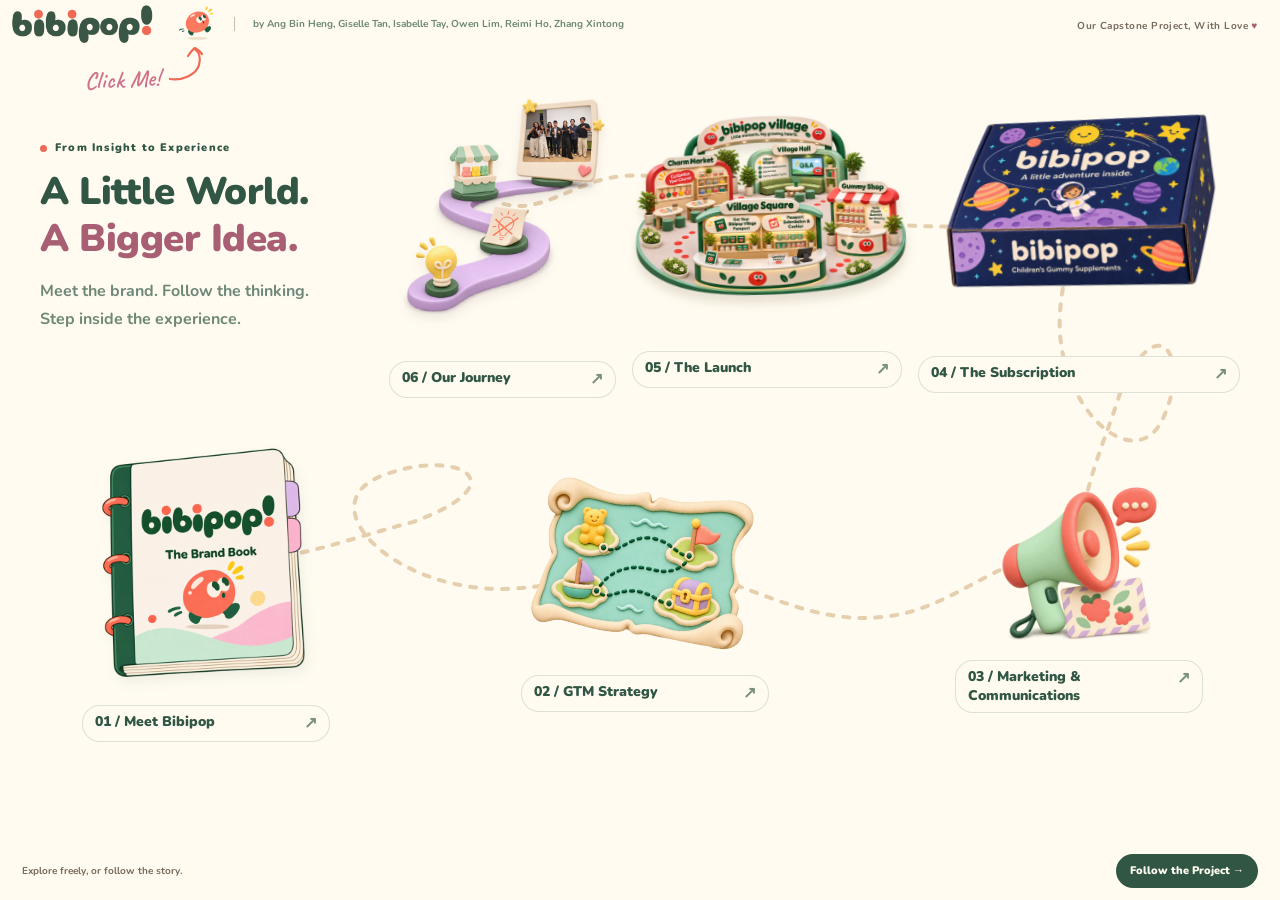
==== commit a8333f90: "Big Update 1. Added new "mktg & comms" chapter with content 2. Moved chapters around chronologically" ====
--- a/index.html
+++ b/index.html
@@ -67,13 +67,14 @@
 </style>
 </head><body><div id="bibipop-demo"><svg width="0" height="0" aria-hidden="true" style="position:absolute"><defs><filter id="bp-edge-clean" color-interpolation-filters="sRGB"><feComponentTransfer><feFuncA type="table" tableValues="0 0 .2 .7 1"/></feComponentTransfer></filter></defs></svg>
 <header><strong class="bp-logo" data-preserve-case><img class="bp-header-wordmark" src="assets/917c8cc4742b2453d92f.png" alt="Bibipop" width="1008" height="312"><span class="bp-bibi-chooser"><button class="bp-bibi-trigger" type="button" aria-expanded="false" aria-controls="bp-bibi-choices" aria-label="Choose Bibi Cursor Colour"><img class="bp-header-mascot" src="assets/49097bf78871de090f57.png" alt="" aria-hidden="true" width="176" height="176" draggable="false"></button><span class="bp-bibi-callout" aria-hidden="true"><span>Click Me!</span><svg viewBox="0 0 44 44" fill="none" aria-hidden="true"><path d="M4 33C16 35 30 29 33 19C35 12 33 6 29 3" stroke="currentColor" stroke-width="2.25" stroke-linecap="round"/><path d="M22 10Q26 4 29 2Q33 4 36 8" stroke="currentColor" stroke-width="2.25" stroke-linecap="round" stroke-linejoin="round"/></svg></span><span class="bp-bibi-choices" id="bp-bibi-choices" role="group" aria-label="Choose a Bibi Cursor Colour" hidden></span><span class="bp-bibi-picker-status" role="status" aria-live="polite"></span></span></strong><span class="crumb" aria-live="polite">by Ang Bin Heng, Giselle Tan, Isabelle Tay, Owen Lim, Reimi Ho, Zhang Xintong</span><small class="capstone-credit">Our Capstone Project, With Love <span aria-hidden="true">&hearts;</span></small></header>
-<div class="stage"><div class="world"><svg class="world-trail" viewBox="0 0 1600 900" preserveAspectRatio="none" aria-hidden="true"><path d="M-80 670 C160 420 250 790 650 620 S1120 630 1670 450" fill="none" stroke="#e5cfb1" stroke-width="5" stroke-linecap="round" opacity=".45"/><path d="M600 -100 C710 180 1110 90 1350 310 S1530 600 1700 620" fill="none" stroke="#e3d8bf" stroke-width="3" stroke-linecap="round" stroke-dasharray="2 14" opacity=".4"/></svg>
+<div class="stage"><div class="world"><svg class="world-trail" viewBox="0 0 1600 900" preserveAspectRatio="none" aria-hidden="true"><path class="world-chapter-trail" fill="none" stroke="#cda66f" stroke-width="4" stroke-linecap="round" stroke-dasharray="6 10" opacity=".78"/></svg>
 <div class="intro"><span class="eyebrow">FROM INSIGHT TO EXPERIENCE</span><h1><span class="intro-line">A Little World.</span><span class="intro-line">A Bigger Idea.</span></h1><p>Meet the brand. Follow the thinking.<br>Step inside the experience.</p><button type="button" class="bp-mobile-start">Follow the Project <span aria-hidden="true">→</span></button></div>
 <button class="object brand cursor-interaction" data-key="brand" type="button" aria-label="Enter the brand book"><img class="art brand-book-art" src="assets/preview-fa019cf098b161cd36fa.png" decoding="async" alt="Bibipop ring-bound brand book with the official logo, Bibi mascot and pastel cover" width="1254" height="1254" draggable="false"><span class="label">01 / Meet Bibipop <span>↗</span></span></button>
-<button class="object strategy cursor-interaction" data-key="strategy" type="button" aria-label="Enter the strategy map"><img class="art strategy-map-art" src="assets/preview-9f7eb64dc1c8ec199a31.png" decoding="async" alt="" width="1536" height="1024" draggable="false"><span class="label">02 / The strategy <span>↗</span></span></button>
-<button class="object subscription cursor-interaction" data-key="subscription" type="button" aria-label="Enter the subscription box"><span class="art box"><small>A LITTLE JOY, EVERY MONTH</small><b>bibipop</b><i>◡</i><span>THE EVERYDAY ADVENTURE BOX</span></span><span class="label">03 / The subscription <span>↗</span></span></button>
-<button class="object village cursor-interaction" data-key="village" type="button" aria-label="Enter Bibipop Village"><span class="art mini"><small>BIBIPOP VILLAGE</small><i class="stall a">CHARMS</i><i class="stall b">HALL</i><i class="stall c">GUMMIES</i><span class="square">Village Square</span></span><span class="label">04 / The launch <span>↗</span></span></button>
-<button class="object journey cursor-interaction" data-key="journey" type="button" aria-label="Enter our consulting journey"><img class="art journey-path-art" src="assets/preview-journey-path.png" decoding="async" alt="A winding pastel path from a lightbulb and idea sketch to a village booth and our team photo" width="1280" height="1280" draggable="false"><span class="label">05 / Our journey <span>↗</span></span></button>
+<button class="object strategy cursor-interaction" data-key="strategy" type="button" aria-label="Enter GTM Strategy"><span class="art strategy-map-art gtm-map-art"><img src="assets/gtm-strategy-map.webp" decoding="async" alt="" width="900" height="600" draggable="false"></span><span class="label">02 / GTM Strategy <span>↗</span></span></button>
+<button class="object marketing cursor-interaction" data-key="marketing" type="button" aria-label="Enter Marketing &amp; Communications"><span class="art marketing-art" aria-hidden="true"><img class="marketing-megaphone" src="assets/marketing-megaphone.webp" alt="" width="800" height="800" draggable="false"></span><span class="label">03 / Marketing &amp; Communications <span>↗</span></span></button>
+<button class="object subscription cursor-interaction" data-key="subscription" type="button" aria-label="Enter the subscription box"><span class="art box"><small>A LITTLE JOY, EVERY MONTH</small><b>bibipop</b><i>◡</i><span>THE EVERYDAY ADVENTURE BOX</span></span><span class="label">04 / The subscription <span>↗</span></span></button>
+<button class="object village cursor-interaction" data-key="village" type="button" aria-label="Enter Bibipop Village"><span class="art mini"><small>BIBIPOP VILLAGE</small><i class="stall a">CHARMS</i><i class="stall b">HALL</i><i class="stall c">GUMMIES</i><span class="square">Village Square</span></span><span class="label">05 / The launch <span>↗</span></span></button>
+<button class="object journey cursor-interaction" data-key="journey" type="button" aria-label="Enter our consulting journey"><img class="art journey-path-art" src="assets/preview-journey-path.png" decoding="async" alt="A winding pastel path from a lightbulb and idea sketch to a village booth and our team photo" width="1280" height="1280" draggable="false"><span class="label">06 / Our journey <span>↗</span></span></button>
 
 <span class="table-note">A CONSULTING PROJECT FOR BIBIPOP / SINGAPORE</span>
 </div>
@@ -1578,13 +1579,14 @@
 (()=>{
 const root=document.getElementById('bibipop-demo'),world=root.querySelector('.world'),stage=root.querySelector('.stage'),detail=root.querySelector('.detail');
 const overviewCredit=root.querySelector('.crumb').textContent;
-const order=['brand','strategy','subscription','village','journey'];
+const order=['brand','strategy','marketing','subscription','village','journey'];
 const chapters={
 brand:{title:'Little moments.\nBig growing hearts.',kicker:'01 / MEET BIBIPOP',name:'The Brand Book',color:'#fffbf0',lead:'A joyful daily ritual. Clear information for parents. A playful world for little ones.',pieces:[['THE PARENT','Confidence & convenience','A reassuring brand and a simpler daily routine.'],['THE CHILD','Play & ownership','A familiar container and activities to enjoy together.'],['THE BRAND','A shared ritual','Nutrition supported by an engaging family experience.']],tabs:[['Positioning','Bibipop differentiates through the experience around the product: a daily ritual supported by trust, convenience and child engagement.'],['Brand identity','Dark green and coral, Sniglet and Nunito, and Bibi bring a warm, playful brand world to life.'],['The brief','Singapore launch · children aged 3–8 · parents as buyers. The project focuses on branding, experience and go-to-market decisions.']]},
-strategy:{title:'Go-to-market strategy',kicker:'02 / GO-TO-MARKET',name:'The Strategy',color:'#e5f1e5',lead:'Our launch strategy explains why parents might choose Bibipop, how families can try it, and how the subscription fits their routine.',pieces:[],tabs:[]},
-subscription:{title:'Refills and a little\ntime together.',kicker:'03 / THE CORE EXPERIENCE',name:'The Subscription Box',color:'#fffbf0',lead:'Each monthly box includes gummy refills and an activity for parents and children to do together.',pieces:[['START','Make it theirs','A starter experience with a reusable squishy bottle.'],['REFILL','Keep it simple','Monthly gummy replenishment at an indicative S$30/month; final pricing to be confirmed.'],['PLAY','Something to anticipate','Packaging that becomes a game, puzzle or shared activity.']],tabs:[['Inside the box','Explore the refill, family activity and starter components. First-box contents to be finalised.'],['Monthly ritual','Receive → replenish → enjoy an activity together → repeat. Families make the routine their own with a personalised bottle and a new activity each month.'],['Next steps','Family testing, activity costing, subscription retention tracking and container suitability checks.']]},
-village:{title:'It takes a village\nto start a ritual.',kicker:'04 / THE LAUNCH CAMPAIGN',name:'Bibipop Village',color:'#fffbf0',lead:'A pop-up where families can meet Bibi, try the gummies and explore the subscription together.',pieces:[['BEGIN & FINISH','Village Square','Passport collection, brand introduction and cashier.'],['LEARN & MAKE','Hall + Charm Market','Parent education and a shared DIY charm workshop.'],['TRY','Gummy Shop','Supervised product trial with parental consent.']],tabs:[['The passport','Collect a free passport at Village Square. Complete all four booths and return with four stamps for a free Village Chief Badge and access to the proposed one-year subscription offer. A visit is designed to take 20–25 minutes.'],['The space','Four compact booths surround Village Square: the Charm Market DIY workshop, Village Hall FAQ boards and Q&A, and Gummy Shop sampling. A weekend mall atrium with high family footfall is the proposed setting.'],['Conversion','At Village Square, families can buy a full-price one-month refill and squishy bottle without a subscription box, or consider the one-year subscription with a first-month box and bottle. The proposed launch discount is to be confirmed.']]},
-journey:{title:'A little peek\nbehind our thinking.',kicker:'05 / OUR CONSULTING JOURNEY',name:'Our Consulting Journey',color:'#d9d0e8',lead:'Come along as we look back at how Bibipop took shape.',pieces:[['INVESTIGATE','Ask & understand','Client constraints, parent research and competitor analysis.'],['DEVELOP','Prototype & challenge','Explore the subscription experience and launch concept.'],['REFINE','Choose & explain','Connect each final recommendation to its rationale.']],tabs:[['Research','The team used parent survey responses, competitor research and client constraints to guide the launch and subscription recommendations.'],['Design rationale','Compact modular booths make the Village practical to stage. A personalised Bibipop bottle connects the launch experience with the daily routine.'],['Next steps','Family testing, recurring activity costing, subscription retention tracking and bottle suitability checks.']]}
+strategy:{title:'GTM Strategy',kicker:'02 / GO-TO-MARKET',name:'GTM Strategy',color:'#e5f1e5',lead:'Our launch strategy explains why parents might choose Bibipop, how families can try it, and how the subscription fits their routine.',pieces:[],tabs:[]},
+marketing:{title:'Marketing & Communications',kicker:'03 / THE CAMPAIGN PLAN',name:'Marketing & Communications',color:'#f3eafa',lead:'How we’ll introduce Bibipop to Singapore parents, build trust and turn interest into first-box trials and subscriptions.',pieces:[],tabs:[]},
+subscription:{title:'Refills and a little\ntime together.',kicker:'04 / THE CORE EXPERIENCE',name:'The Subscription Box',color:'#fffbf0',lead:'Each monthly box includes gummy refills and an activity for parents and children to do together.',pieces:[['START','Make it theirs','A starter experience with a reusable squishy bottle.'],['REFILL','Keep it simple','Monthly gummy refills. Suggested subscription box prices range from S$30 to S$39 per month, depending on the plan.'],['PLAY','Something to anticipate','Packaging that becomes a game, puzzle or shared activity.']],tabs:[['Inside the box','Explore the refill, family activity and starter components. First-box contents to be finalised.'],['Monthly ritual','Receive → replenish → enjoy an activity together → repeat. Families make the routine their own with a personalised bottle and a new activity each month.'],['Next steps','Family testing, activity costing, subscription retention tracking and container suitability checks.']]},
+village:{title:'It takes a village\nto start a ritual.',kicker:'05 / THE LAUNCH CAMPAIGN',name:'Bibipop Village',color:'#fffbf0',lead:'A pop-up where families can meet Bibi, try the gummies and explore the subscription together.',pieces:[['BEGIN & FINISH','Village Square','Passport collection, brand introduction and cashier.'],['LEARN & MAKE','Hall + Charm Market','Parent education and a shared DIY charm workshop.'],['TRY','Gummy Shop','Supervised product trial with parental consent.']],tabs:[['The passport','Collect a free passport at Village Square. Complete all four booths and return with four stamps for a free Village Chief Badge and access to the proposed one-year subscription offer. A visit is designed to take 20–25 minutes.'],['The space','Four compact booths surround Village Square: the Charm Market DIY workshop, Village Hall FAQ boards and Q&A, and Gummy Shop sampling. A weekend mall atrium with high family footfall is the proposed setting.'],['Conversion','At Village Square, families can buy a full-price one-month refill and squishy bottle without a subscription box, or consider the one-year subscription with a first-month box and bottle. The proposed launch discount is to be confirmed.']]},
+journey:{title:'A little peek\nbehind our thinking.',kicker:'06 / OUR CONSULTING JOURNEY',name:'Our Consulting Journey',color:'#d9d0e8',lead:'Come along as we look back at how Bibipop took shape.',pieces:[['INVESTIGATE','Ask & understand','Client constraints, parent research and competitor analysis.'],['DEVELOP','Prototype & challenge','Explore the subscription experience and launch concept.'],['REFINE','Choose & explain','Connect each final recommendation to its rationale.']],tabs:[['Research','The team used parent survey responses, competitor research and client constraints to guide the launch and subscription recommendations.'],['Design rationale','Compact modular booths make the Village practical to stage. A personalised Bibipop bottle connects the launch experience with the daily routine.'],['Next steps','Family testing, recurring activity costing, subscription retention tracking and bottle suitability checks.']]}
 };
 const feature=detail.querySelector('.feature-view');
 const assets={"bottle":"assets/773a8d1e52b7f1e5ff86.png","box":"assets/1d090dfcda9feefb9cd1.png","mall":"assets/village-mall-setting-2026.png","village":"assets/village-overview-2026.png","base":"assets/81c65f9f609313b68f84.png","entrance":"assets/818c428526541b8b8e2c.png","square":"assets/village-square-2026.png","hall":"assets/village-hall-2026.png","charm":"assets/village-charm-2026.png","gummy":"assets/village-gummy-2026.png","booklet":"assets/12ad58a825f75a6f5b3c.png","closedBox":"assets/38b7c547db28322b1d25.png","concept":"assets/village-concept-immersive-2026.png"};
@@ -1597,7 +1599,7 @@
 subscriptionObject.querySelector('.art').innerHTML=kitHTML+'<span class="depth-tag">BOX + SQUISHY BOTTLE</span>';
 const motionReduced=matchMedia('(prefers-reduced-motion: reduce)').matches;
 const uiStorageKey='bibipop.ui.v2:'+location.pathname;
-const uiViews={brand:[0,1,2],strategy:[0,1,2,3],subscription:[0,1,2,3,4,5],village:[0,1,3,4,5,6,7,8,9,10,11,12,13,14,15],journey:[0,1,2,3]};
+const uiViews={brand:[0,1,2],strategy:[0,1,2,3],marketing:[0,1,2,3,4,5,6],subscription:[0,1,2,3,4,5],village:[0,1,3,4,5,6,7,8,9,10,11,12,13,14,15],journey:[0,1,2,3]};
 let uiMemory={},uiRestoring=false,uiRouting=false,uiScrollTimer=0,uiRestoreToken=0,uiRouteTimer=0;
 try{const saved=JSON.parse(sessionStorage.getItem(uiStorageKey)||'{}');if(saved&&typeof saved==='object')uiMemory=saved;}catch{}
 function uiView(key){const value=Number(uiMemory[key]?.view);return uiViews[key]?.includes(value)?value:0;}
@@ -1653,15 +1655,16 @@
   bar.append(pick);
  });
  feature.querySelector('.strategy-paper').after(bar);
+ feature.querySelector('.strategy-marketing-link').onclick=()=>switchChapter('marketing',true);
  select(view);
 }
 async function uiReadRoute(){
  const hash=location.hash;if(!hash)return;if(busy){clearTimeout(uiRouteTimer);uiRouteTimer=setTimeout(uiReadRoute,80);return;}
- const match=hash.match(/^#(brand|strategy|subscription|village|journey)(?:\/(\d+))?$/);if(!match&&hash!=='#overview')return;
+ const match=hash.match(/^#(brand|strategy|marketing|placeholder|subscription|village|journey)(?:\/(\d+))?$/);if(!match&&hash!=='#overview')return;
  uiRouting=true;
  try{
   if(!match){if(active)await leave({route:false});return;}
-  const key=match[1],requested=Number(match[2]||0),view=uiViews[key].includes(requested)?requested:0;
+  const key=match[1]==='placeholder'?'marketing':match[1],requested=Number(match[2]||0),view=uiViews[key].includes(requested)?requested:0;
   if(active)uiCapture();
   uiMemory[key]||={};uiMemory[key].view=view;
   if(active===key){uiRestoring=true;renderFeature(key,view);uiRestoring=false;if(key==='journey')detail.querySelectorAll('.topics button')[view]?.click();await uiRestorePosition(key,view,true);}
@@ -1804,7 +1807,7 @@
  field.querySelector('select').value=queuedChapter||key;
  let area=detail.querySelector('.bp-topic-area');
  if(!area){area=document.createElement('section');area.className='bp-topic-area';const label=document.createElement('h3');label.className='bp-group-heading';area.append(label);const topics=detail.querySelector('.topics'),copy=detail.querySelector('.copy');topics.before(area);area.append(topics,copy);}
- const custom=key==='village'||key==='subscription'||key==='strategy'||key==='brand'||key==='journey';area.hidden=custom;
+ const custom=key==='marketing'||key==='village'||key==='subscription'||key==='strategy'||key==='brand'||key==='journey';area.hidden=custom;
  area.querySelector('.bp-group-heading').textContent=key==='brand'?'Brand Details':'Project Thinking';
  const pieces=detail.querySelector('.pieces');pieces.setAttribute('role','list');pieces.querySelectorAll('.piece').forEach(piece=>piece.setAttribute('role','listitem'));
 }
@@ -1877,6 +1880,7 @@
     </div>
     <p class="strategy-highlight">Use family content and social media to introduce Bibipop. Product explanations, parent reviews and expert Q&amp;A help parents assess it. Bibipop Village lets families try the experience before choosing a trial or subscription.</p>
 
+    <div class="mc-related"><button class="strategy-marketing-link" type="button">Explore the marketing and communications plan <span aria-hidden="true">→</span></button></div>
     <aside class="strategy-evidence" aria-labelledby="strategy-acquisition-evidence">
       <span class="strategy-meta">Research rationale</span><h4 id="strategy-acquisition-evidence">What gets attention, and what earns trust?</h4>
       <div class="strategy-evidence-grid">
@@ -1941,30 +1945,43 @@
       <span class="strategy-number strategy-lilac" aria-hidden="true">04</span>
       <div><span class="strategy-meta">Pricing strategy</span><h3 id="strategy-price" tabindex="-1">Price</h3></div>
     </div>
+    <section class="bp-pricing-projection" aria-labelledby="strategy-selling-price">
+ <h4 id="strategy-selling-price">Suggested Box Selling Prices</h4>
+ <p>The one-month Starter box costs <strong>S$39</strong> for 30 gummies (about S$1.30 per day). The 12-month plan has the lowest monthly price at <strong>S$30</strong>.</p>
+ <p class="bp-table-swipe">Swipe sideways to see more columns.</p>
+ <div class="village-table-wrap bp-pricing-table bp-selling-price-table" tabindex="0" role="region" aria-label="Subscription box prices and margins by plan">
+  <table class="village-plan-table bp-wide-table">
+   <caption>Subscription Plans and Selling Prices</caption>
+   <thead><tr><th scope="col">Plan</th><th scope="col">Total Plan Price</th><th scope="col">Selling Price per Box</th><th scope="col">Savings vs. Starter</th><th scope="col">Contribution Margin</th></tr></thead>
+   <tbody><tr><th scope="row">Starter (1 month)</th><td>S$39</td><td>S$39</td><td>—</td><td>64.4%</td></tr><tr><th scope="row">3 months</th><td>S$108</td><td>S$36</td><td>7.7%</td><td>61.8%</td></tr><tr><th scope="row">6 months</th><td>S$198</td><td>S$33</td><td>15.4%</td><td>58.6%</td></tr><tr><th scope="row">12 months</th><td>S$360</td><td>S$30</td><td>23.1%</td><td>54.8%</td></tr></tbody>
+  </table>
+ </div>
+ <p class="bp-pricing-note">Each plan delivers one box per month. Contribution margins include direct costs and payment fees, before advertising and overhead.</p>
+</section>
     <section class="bp-pricing-projection" aria-labelledby="strategy-projection-title">
  <h4 id="strategy-projection-title">Monthly Revenue Projection</h4>
- <p>At 500 paid plan-months, projected monthly revenue is <strong>S$15,385.00</strong> and contribution before advertising is <strong>S$8,596.52</strong>.</p>
+ <p>At 500 boxes per month, projected revenue is <strong>S$17,700.00</strong> and contribution before advertising is <strong>S$10,830.50</strong>.</p>
  <dl class="bp-pricing-inputs">
-  <div><dt>Blended monthly price</dt><dd>S$30.77</dd></div>
-  <div><dt>Direct cost per unit</dt><dd>S$12.50</dd></div>
+  <div><dt>Blended selling price per box</dt><dd>S$35.40</dd></div>
+  <div><dt>Direct cost per box</dt><dd>S$12.50</dd></div>
   <div><dt>Payment fee</dt><dd>3.5% of revenue</dd></div>
  </dl>
  <h5>Assumed Plan Mix</h5>
  <ul class="bp-pricing-mix"><li><strong>30%</strong> Starter</li><li><strong>35%</strong> 3-Month</li><li><strong>20%</strong> 6-Month</li><li><strong>15%</strong> 12-Month</li></ul>
- <p class="bp-pricing-note">Each projected unit represents one paid plan-month. Longer plans are shown as monthly equivalents. The Village one-month trial is a separate pop-up offer.</p>
+ <p class="bp-pricing-note">Each box represents one paid month. Revenue from longer plans is shown as a monthly equivalent. The Village one-month trial is a separate pop-up offer.</p>
  <p class="bp-table-swipe">Swipe sideways to see more columns.</p>
- <div class="village-table-wrap bp-pricing-table" tabindex="0" role="region" aria-label="Monthly revenue and contribution by scenario">
+ <div class="village-table-wrap bp-pricing-table bp-revenue-scenario-table" tabindex="0" role="region" aria-label="Monthly revenue and contribution by scenario">
   <table class="village-plan-table bp-wide-table">
    <caption>Monthly Revenue and Contribution by Scenario</caption>
-   <thead><tr><th scope="col">Scenario</th><th scope="col">Paid Units</th><th scope="col">Gross Revenue</th><th scope="col">Direct Cost</th><th scope="col">Payment Fees</th><th scope="col">Contribution Before Ads</th><th scope="col">Contribution Margin</th></tr></thead>
-   <tbody><tr data-scenario="conservative"><th scope="row">Conservative</th><td>250</td><td>S$7,692.50</td><td>S$3,125.00</td><td>S$269.24</td><td>S$4,298.26</td><td>55.9%</td></tr><tr data-scenario="base"><th scope="row">Base</th><td>500</td><td>S$15,385.00</td><td>S$6,250.00</td><td>S$538.48</td><td>S$8,596.52</td><td>55.9%</td></tr><tr data-scenario="optimistic"><th scope="row">Optimistic</th><td>800</td><td>S$24,616.00</td><td>S$10,000.00</td><td>S$861.56</td><td>S$13,754.44</td><td>55.9%</td></tr></tbody>
+   <thead><tr><th scope="col">Scenario</th><th scope="col">Boxes per Month</th><th scope="col">Gross Revenue</th><th scope="col">Direct Cost</th><th scope="col">Payment Fees</th><th scope="col">Contribution Before Ads</th><th scope="col">Contribution Margin</th></tr></thead>
+   <tbody><tr data-scenario="conservative"><th scope="row">Conservative</th><td>250</td><td>S$8,850.00</td><td>S$3,125.00</td><td>S$309.75</td><td>S$5,415.25</td><td>61.2%</td></tr><tr data-scenario="base"><th scope="row">Base</th><td>500</td><td>S$17,700.00</td><td>S$6,250.00</td><td>S$619.50</td><td>S$10,830.50</td><td>61.2%</td></tr><tr data-scenario="optimistic"><th scope="row">Optimistic</th><td>800</td><td>S$28,320.00</td><td>S$10,000.00</td><td>S$991.20</td><td>S$17,328.80</td><td>61.2%</td></tr></tbody>
   </table>
  </div>
  <section class="bp-volume-projection" aria-labelledby="bp-volume-title">
  <h5 id="bp-volume-title">Sales Volume Planning Bands</h5>
- <p>The revenue model uses 250, 500 and 800 paid plan-months as its conservative, base and optimistic cases. The wider bands help plan fulfilment if demand comes in below or above that range.</p>
+ <p>The revenue model uses 250, 500 and 800 boxes per month as its conservative, base and optimistic cases. The wider bands help plan fulfilment if demand comes in below or above that range.</p>
  <p class="bp-table-swipe">Swipe sideways to see more columns.</p>
- <div class="village-table-wrap bp-pricing-table" tabindex="0" role="region" aria-label="Monthly and annualised sales volumes">
+ <div class="village-table-wrap bp-pricing-table bp-sales-volume-table" tabindex="0" role="region" aria-label="Monthly and annualised sales volumes">
   <table class="village-plan-table bp-wide-table bp-volume-table">
    <caption>Monthly and Annualised Sales Volumes</caption>
    <thead><tr><th scope="col">Planning Band</th><th scope="col">Units per Month</th><th scope="col">Units Over 12 Months</th><th scope="col">Fulfilment Plan</th></tr></thead>
@@ -1980,8 +1997,8 @@
 </section>
  <details class="bp-fold"><summary>How We Calculated the Projections</summary><div class="bp-fold-body">
   <ul>
-   <li>Gross revenue equals paid plan-months multiplied by the blended monthly price of S$30.77.</li>
-   <li>Direct cost equals paid plan-months multiplied by S$12.50, including cost of goods and delivery. Payment fees are 3.5% of gross revenue, rounded to cents.</li>
+   <li>Gross revenue equals monthly boxes sold multiplied by S$35.40, the weighted average of the four monthly selling prices using the plan mix above.</li>
+   <li>Direct cost equals monthly boxes sold multiplied by S$12.50, including cost of goods and delivery. Payment fees are 3.5% of gross revenue, rounded to cents.</li>
    <li>Contribution equals gross revenue less direct cost and payment fees. Contribution margin divides that amount by gross revenue. Advertising and overhead are excluded.</li>
    <li>The model uses the same pricing, costs and mix across all three scenarios. Figures represent monthly revenue, so advance payments for longer plans follow a separate cash collection schedule.</li>
   </ul>
@@ -2051,8 +2068,80 @@
  };
 }
 
+
+let marketingTemplate;
+function renderMarketingFeature(view=0){
+ if(!marketingTemplate){
+  marketingTemplate=document.createElement('template');
+  marketingTemplate.innerHTML="<article class=\"mc-plan\" aria-label=\"Bibipop campaign plan\" data-preserve-case>\n  <nav class=\"mc-nav\" aria-label=\"Marketing plan sections\">\n    <button type=\"button\" data-mc-jump=\"mc-journey\" aria-controls=\"mc-journey\">Customer journey</button>\n    <button type=\"button\" data-mc-jump=\"mc-content\" aria-controls=\"mc-content\">Organic content</button>\n    <button type=\"button\" data-mc-jump=\"mc-creators\" aria-controls=\"mc-creators\">KOL profiles</button>\n    <button type=\"button\" data-mc-jump=\"mc-media\" aria-controls=\"mc-media\">Paid media</button>\n    <button type=\"button\" data-mc-jump=\"mc-calendar\" aria-controls=\"mc-calendar\">Calendars</button>\n    <button type=\"button\" data-mc-jump=\"mc-budget\" aria-controls=\"mc-budget\">Budget</button>\n    <button type=\"button\" data-mc-jump=\"mc-kpis\" aria-controls=\"mc-kpis\">KPIs</button>\n  </nav>\n\n  <details class=\"mc-section\" id=\"mc-journey\">\n    <summary><span class=\"mc-section-title\">Customer Journey</span><span class=\"mc-section-deck\">How a parent goes from first sighting to subscriber</span></summary>\n    <div class=\"mc-section-body\">\n      <p class=\"mc-intro\">A multi-touch journey that builds awareness, trust and confidence, leading parents from discovery to long-term subscription.</p>\n      <ol class=\"mc-grid mc-journey\">\n        <li><small>Upper Funnel</small><h4>Sees bibipop!</h4><p>First encounters bibipop! through high-visibility touchpoints (OOH, CTV, social media) and notices its playful and family-focused brand.</p><p><strong>Message</strong> Meet Bibi and the daily pop.</p><p>“One gummy. One happy minute everyday”</p></li>\n        <li><small>Mid Funnel</small><h4>Gets curious</h4><p>Seeks more information across Instagram, TikTok, YouTube, parent reviews and KOL content to understand what makes bibipop! a trusted choice.</p><p><strong>Message</strong> Why parents can feel confident: sugar-free, clear ingredient origins, real parent reviews.</p><p>“Sugar-free. Made for small hands”</p></li>\n        <li><small>Mid to Lower Funnel</small><h4>Looks it up</h4><p>Actively searches for bibipop! or kids’ vitamins on ChatGPT or Google to learn more about the products, ingredients and benefits.</p><p><strong>Message</strong> Find clear, trustworthy information at their own pace.</p><p>“bibipop! offers sugar-free nutritional gummies made with premium ingredients for little ones”</p></li>\n        <li><small>Lower Funnel</small><h4>Subscribes</h4><p>Converts through a search ad, website visit or first-box offer, and opts for a subscription to make nutrition a hassle-free part of their routine.</p><p><strong>Message</strong> An easy, no-pressure step to try and subscribe.</p><p>“Your first box is ready! Ta-da!!”</p></li>\n      </ol>\n    </div>\n  </details>\n\n  <details class=\"mc-section\" id=\"mc-content\">\n    <summary><span class=\"mc-section-title\">Organic Content</span><span class=\"mc-section-deck\">Three content pillars, platform formats and four weeks of creative</span></summary>\n    <div class=\"mc-section-body\">\n      <h4>Three Content Pillars</h4>\n      <p class=\"mc-intro\">One consistent brand world that’s playful for children and reassuring for parents.</p>\n      <div class=\"mc-grid mc-pillars\">\n        <article><h4>Little Everyday Moments</h4><p>Build emotional connection by showing how bibipop! fits naturally into everyday family routines.</p><ul><li>Morning routines and getting ready for school</li><li>Little moments of care shared between parents and children</li><li>Playtime, family activities and childhood adventures</li><li>Bibi’s personality and playful interactions</li></ul><p><strong>Formats</strong> Short-form lifestyle videos (Reels / TikTok), KOL family lifestyle content, Instagram Stories and interactive content.</p></article>\n        <article><h4>What’s Inside</h4><p>Communicate bibipop!’s product differentiation and reinforce its premium positioning through transparent product information.</p><ul><li>Sugar-free formulation</li><li>Ingredient origins and quality</li><li>Nutritional information and product attributes</li><li>Product demonstrations and how-to-use information</li></ul><p><strong>Formats</strong> Product demonstration videos, ingredient spotlight carousels, product and packaging close-ups, and educational infographics.</p></article>\n        <article><h4>Parents Ask, We Answer</h4><p>Address parental concerns and build purchase confidence by providing accessible, straightforward answers.</p><ul><li>What is bibipop! and what does it offer?</li><li>Questions about ingredients and nutritional information</li><li>Product suitability and usage guidance</li><li>Real parent experiences and reviews</li><li>Purchasing and subscription information</li></ul><p><strong>Formats</strong> FAQ-led social media carousels, Instagram Stories Q&amp;As, short educational videos, and website FAQs and search-friendly content.</p></article>\n      </div>\n      <section class=\"mc-core\"><h4 class=\"mc-subhead\">Organic Execution and Platform Use</h4><div>\n          <p>Organic content creation across bibipop!’s own social media pages and seeding to KOLs.</p>\n          <div class=\"mc-pair\">\n            <article><h4>Social &amp; Digital Content</h4><p>Reels and videos of everyday moments, product carousels with ingredient and nutritional information, and FAQ Stories and website content for deeper answers.</p><figure><img src=\"assets/marketing-social-profile.webp\" alt=\"Bibipop Instagram profile and example grid\" loading=\"lazy\" decoding=\"async\"></figure></article>\n            <article><h4>KOL &amp; Parent Creators</h4><p>Seed selected KOLs. Expected content includes Stories featuring product experience and brand tags, family lifestyle Reels, and unboxing videos highlighting key features.</p><figure><img src=\"assets/marketing-creator-example.webp\" alt=\"Parent and child opening a Bibipop product package\" loading=\"lazy\" decoding=\"async\"></figure></article>\n          </div>\n          <ul>\n            <li><strong>Reels</strong> Showcase bibipop! as part of everyday family routines. Feature candid parent-child interactions, playful transitions, warm music and simple captions.</li>\n            <li><strong>Product carousels</strong> Feature bibipop!’s product range, nutritional value and ingredients as simple, digestible information using colourful illustrations.</li>\n            <li><strong>Short-form videos</strong> Develop short animated videos featuring Bibi in playful, everyday scenarios. Use Bibi to build familiarity and strengthen brand identity.</li>\n            <li><strong>Stories</strong> Share bite-sized information, FAQs and ingredient explainers using polls, quizzes and stickers. Add these to a Highlight for easier reference.</li>\n          </ul>\n          <p><strong>Instagram</strong> Reels, carousels, Stories and Highlights. <strong>TikTok</strong> Lifestyle videos, Bibi-led videos and short-form explainers. <strong>Facebook</strong> Product carousels, educational posts and family-focused content.</p>\n        </div></section><h4 class=\"mc-subhead\">Four-Week Content Plan</h4><div class=\"mc-folds\">\n        <details><summary><small>Week 1 · Awareness</small>Meet bibipop!</summary><div><p><strong>Purpose</strong> Introduce bibipop! and build brand familiarity.</p><p><strong>Placement</strong> Instagram Reels, TikTok, Facebook Video.</p><div class=\"mc-pair\"><article><h4><small>Post 1</small>A Little Pop in Our Everyday</h4><figure><img src=\"assets/marketing-week-1-routine.webp\" alt=\"A Little Pop in Our Everyday creative from the plan\" loading=\"lazy\" decoding=\"async\"></figure><ul><li>15–20 second lifestyle video</li><li>Mother and child sharing a morning routine</li><li>bibipop! naturally incorporated into their day</li></ul><p><strong>Opening hook</strong> “Little hands, big adventures. Here’s to the little moments that make every day.”</p><p><strong>CTA</strong> Follow bibipop! for more little everyday moments.</p></article><article><h4><small>Post 2</small>Say HELLO to bibipop!</h4><figure><img src=\"assets/marketing-week-1-brand.webp\" alt=\"Say HELLO to bibipop! creative from the plan\" loading=\"lazy\" decoding=\"async\"></figure><ul><li>3–4 slides introducing the brand</li><li>Share the brand story and mission</li><li>Introduce Bibi, the brand mascot</li><li>Introduce the product offering</li></ul><p><strong>Opening hook</strong> “Meet bibipop! Your little one’s new everyday pop.”</p><p><strong>CTA</strong> Discover more about bibipop!</p></article></div></div></details><details><summary><small>Week 2 · Knowledge</small>What’s Inside?</summary><div><p><strong>Purpose</strong> Communicate product differentiation and quality.</p><p><strong>Placement</strong> Instagram posts and Stories, Facebook posts and Stories.</p><div class=\"mc-pair\"><article><h4><small>Post 1</small>A Closer Look at What’s Inside</h4><figure><img src=\"assets/marketing-week-2-ingredients.webp\" alt=\"A Closer Look at What’s Inside creative from the plan\" loading=\"lazy\" decoding=\"async\"></figure><ul><li>4 slides about product features</li><li>Explain sugar-free formulation, ingredient origins and nutritional information</li><li>Use simple graphics</li></ul><p><strong>Opening hook</strong> “A little pop of goodness. But what’s inside?”</p><p><strong>CTA</strong> Save this post for a closer look.</p></article><article><h4><small>Post 2</small>Getting to Know Your Gummies</h4><figure><img src=\"assets/marketing-week-2-gummies.webp\" alt=\"Getting to Know Your Gummies creative from the plan\" loading=\"lazy\" decoding=\"async\"></figure><ul><li>Short video that is visually engaging and easy to understand</li><li>Showcase packaging and gummies</li><li>Use text overlays to highlight key product attributes</li></ul><p><strong>Opening hook</strong> “Here’s what makes bibipop! different.”</p><p><strong>CTA</strong> Find out more about our products.</p></article></div></div></details><details><summary><small>Week 3 · Consideration</small>Parents Ask, We Answer</summary><div><p><strong>Purpose</strong> Reduce purchase hesitation and strengthen confidence.</p><p><strong>Placement</strong> Instagram Stories.</p><div class=\"mc-pair\"><article><h4><small>Post 1</small>Your Questions, Answered!</h4><figure><img src=\"assets/marketing-week-3-questions.webp\" alt=\"Your Questions, Answered! creative from the plan\" loading=\"lazy\" decoding=\"async\"></figure><ul><li>Address 3–4 common parental questions</li><li>Cover product suitability, ingredients, usage and storage</li><li>Present answers in simple graphics</li></ul><p><strong>Opening hook</strong> “Curious about bibipop? We’ve got answers!”</p><p><strong>CTA</strong> Leave your questions in the comments.</p></article><article><h4><small>Post 2</small>Ask Bibi Anything</h4><figure><img src=\"assets/marketing-week-3-bibi.webp\" alt=\"Ask Bibi Anything creative from the plan\" loading=\"lazy\" decoding=\"async\"></figure><ul><li>Introduce question stickers, polls and quizzes to encourage participation and questions</li><li>Respond through short videos</li><li>Save responses in an FAQ Highlight</li></ul><p><strong>Opening hook</strong> “What’s on your mind, parents?”</p><p><strong>CTA</strong> Send us your questions!</p></article></div></div></details><details><summary><small>Week 4 · Trust and Trial</small>A Little Love from Our Village</summary><div><p><strong>Purpose</strong> Encourage first purchases and introduce subscription options.</p><p><strong>Placement</strong> Instagram Reels, TikTok, Facebook Video.</p><div class=\"mc-pair\"><article><h4><small>Post 1</small>Unboxing bibipop!</h4><figure><img src=\"assets/marketing-week-4-unboxing.webp\" alt=\"Unboxing bibipop! creative from the plan\" loading=\"lazy\" decoding=\"async\"></figure><ul><li>KOL receives and unboxes bibipop!</li><li>Showcase product packaging and gummies</li><li>Capture genuine first impressions and reactions</li></ul><p><strong>Opening hook</strong> “A little surprise for my little one!”</p><p><strong>CTA</strong> Discover bibipop! through our link.</p></article><article><h4><small>Post 2</small>bibipop! in Our Everyday Lives</h4><figure><img src=\"assets/marketing-week-4-routine.webp\" alt=\"bibipop! in Our Everyday Lives creative from the plan\" loading=\"lazy\" decoding=\"async\"></figure><ul><li>Feature bibipop! within a family’s daily routine</li><li>Share the KOL’s product experience</li><li>Include product tags and website links</li></ul><p><strong>Opening hook</strong> “A little something in our everyday routine.”</p><p><strong>CTA</strong> Find out more about bibipop!</p></article></div></div></details>\n      </div>\n    </div>\n  </details>\n\n  <details class=\"mc-section\" id=\"mc-creators\">\n    <summary><span class=\"mc-section-title\">KOL &amp; Parent Creators</span><span class=\"mc-section-deck\">Organic outreach, seeding strategy and six profiles for consideration</span></summary>\n    <div class=\"mc-section-body\">\n      <h4>Seeding Strategy</h4>\n      <p>Build brand awareness and credibility among Singapore parents by raising brand discovery and trust through third-party creator advocacy, while generating reusable organic content for bibipop!</p>\n      <div class=\"mc-pair\">\n        <article><h4>Creator Selection Criteria</h4><ul><li>Singapore-based parent and family content creators</li><li>Established presence in parenting, family lifestyle and motherhood content</li><li>Strong audience relevance and genuine engagement</li><li>Mix of established creators and smaller, relatable parent communities</li></ul></article>\n        <article><h4>Seeding Approach</h4><ul><li>Send complimentary bibipop! product packages to selected creators</li><li>Provide product information and key brand messaging</li><li>Encourage genuine, unscripted product experiences</li><li>Repost suitable creator content on bibipop!’s social media with permission</li></ul></article>\n      </div>\n      <h4 class=\"mc-subhead\">KOL Profiles</h4>\n      <div class=\"mc-profiles\"><article class=\"mc-profile\"><img src=\"assets/marketing-jewels-lim.webp\" alt=\"\" loading=\"lazy\" decoding=\"async\"><div><h5>Jewels Lim</h5><strong class=\"mc-handle\" data-preserve-case>@lryjewels</strong><p>Lifestyle content creator known for her candid single-motherhood vlogs.</p><p class=\"mc-followers\"><strong>28.5k followers on TikTok</strong></p></div></article><article class=\"mc-profile\"><img src=\"assets/marketing-grace-lim.webp\" alt=\"\" loading=\"lazy\" decoding=\"async\"><div><h5>Grace Lim</h5><strong class=\"mc-handle\" data-preserve-case>@gracelsyy</strong><p>Freelance fashion stylist, content creator and mother, known for her motherhood and fashion content.</p><p class=\"mc-followers\"><strong>66k followers on Instagram</strong></p></div></article><article class=\"mc-profile\"><img src=\"assets/marketing-lee-family.webp\" alt=\"\" loading=\"lazy\" decoding=\"async\"><div><h5>Lee Family</h5><strong class=\"mc-handle\" data-preserve-case>@familee.sg</strong><p>Popular Singapore-based content creator family showcasing their daily lives.</p><p class=\"mc-followers\"><strong>342.4k followers on TikTok, 520k followers on Instagram</strong></p></div></article><article class=\"mc-profile\"><img src=\"assets/marketing-bert-and-lulu.webp\" alt=\"\" loading=\"lazy\" decoding=\"async\"><div><h5>Bert &amp; Lulu</h5><strong class=\"mc-handle\" data-preserve-case>@bertandlulu</strong><p>Popular couple and family content creation channel known for their lifestyle vlogs and candid parenting discussions.</p><p class=\"mc-followers\"><strong>797.7k followers on TikTok, 680k followers on Instagram</strong></p></div></article><article class=\"mc-profile\"><img src=\"assets/marketing-grace-glazee.webp\" alt=\"\" loading=\"lazy\" decoding=\"async\"><div><h5>Grace</h5><strong class=\"mc-handle\" data-preserve-case>@graceglazee</strong><p>Affluent lifestyle content creator known for her family vlogs documenting her pregnancy journey and motherhood.</p><p class=\"mc-followers\"><strong>683.2k followers on TikTok, 332k followers on Instagram</strong></p></div></article><article class=\"mc-profile\"><img src=\"assets/marketing-esther-rachel.webp\" alt=\"\" loading=\"lazy\" decoding=\"async\"><div><h5>Esther Rachel</h5><strong class=\"mc-handle\" data-preserve-case>@estherachel</strong><p>Lifestyle and parenting content creator, mother of 4 children who documents family life and motherhood.</p><p class=\"mc-followers\"><strong>43k followers on Instagram</strong></p></div></article></div>\n      <p class=\"mc-note\">Follower counts are as listed in the proposal.</p>\n      <p class=\"mc-subhead\"><strong>Expected organic content</strong> Product unboxing and first impressions, parent-child product experiences, lifestyle Reels featuring bibipop! in everyday family routines, and Instagram Stories with brand tags and product discovery links.</p>\n    </div>\n  </details>\n\n  <details class=\"mc-section\" id=\"mc-media\">\n    <summary><span class=\"mc-section-title\">Paid Media</span><span class=\"mc-section-deck\">Meta, TikTok and Google SEM, plus creative examples and optional tests</span></summary>\n    <div class=\"mc-section-body\">\n      <div class=\"mc-paid-groups\"><section class=\"mc-paid-box\"><h4>Meta + TikTok + Google SEM</h4>\n      <p>Use social to introduce bibipop! and build trust. Capture active parent demand with Search. Retarget interested visitors and optimise towards conversion.</p></section>\n      <section class=\"mc-paid-box\"><h4>Demand Gen + Selected Vendors</h4>\n      <p>Expand when the brand has enough assets and traffic. Consider OOH, CTV and ChatGPT ads as optional tests.</p></section>\n      <section class=\"mc-paid-box\"><h4>Paid Socials · TikTok and Meta</h4><div><p><strong>TikTok</strong> In-feed video, static ads and Spark Ads (boosted posts from parent creators).</p><p><strong>Meta</strong> Reels, Stories and Feed on Instagram and Facebook, in static and video formats.</p><p><strong>Formats</strong> 9:16 15-second video clips, 9:16 statics and 4:5 swipeable carousels.</p><p><strong>Targeting</strong> Parents aged 28–50 with kids aged 3–12. The proposed locations are Orchard Road and Bukit Timah, each with a two-mile radius. Retarget video viewers and site visitors.</p><p><strong>Optimisation</strong> Reach in the upper funnel, landing page views in the mid funnel and conversions in the lower funnel.</p></div></section>\n      <section class=\"mc-paid-box\"><h4>Google · SEM, Performance Max and Demand Gen</h4><div class=\"mc-google\">\n          <article><h4>SEM</h4><figure><img src=\"assets/marketing-google-sem.webp\" alt=\"Example Google search advertisement from a potential competitor\" loading=\"lazy\" decoding=\"async\"></figure><p>Text ads at the top of Google when someone searches for words we choose. SEM stands for search engine marketing. It reaches parents who are already looking.</p></article>\n          <article><h4>Performance Max</h4><figure><img src=\"assets/marketing-google-pmax.webp\" alt=\"Performance Max placements across YouTube, Search, Display and Gmail\" loading=\"lazy\" decoding=\"async\"></figure><p>One Google campaign that shows bibipop! ads across Google’s platforms and uses AI to find the people most likely to subscribe. Conversion tracking must be set up first.</p></article>\n          <article><h4>Demand Gen</h4><figure><img src=\"assets/marketing-google-demand-gen.webp\" alt=\"Examples of Google Demand Gen image and video placements\" loading=\"lazy\" decoding=\"async\"></figure><p>Visual image and video ads on YouTube, Google’s Discover feed and Gmail, for parents who aren’t searching for bibipop! yet. It fills the gap between seeing bibipop! and searching for it.</p></article>\n        </div></section></div>\n      <h4 class=\"mc-subhead\">Optional Media Tests</h4><div class=\"mc-folds\">\n        <details><summary>Out of Home · Stellar Ace</summary><div>\n          <p><strong>Objective</strong> Build broad brand awareness among parents aged 28–50 in Singapore.</p><p><strong>Rationale</strong> Reach parents during key daily routines such as school runs, at strategic locations with high concentrations of the target audience.</p><p><strong>Placement</strong> Static posters at bus shelters near international schools, enrichment centres and high-income estates.</p><p><strong>Key message</strong> “Little Nutrition for Big Adventures”.</p>\n          <div class=\"mc-pair\"><figure><img src=\"assets/marketing-bus-shelter.webp\" alt=\"Bibipop outdoor ad mockup at a bus shelter\" loading=\"lazy\" decoding=\"async\"></figure><figure><img src=\"assets/marketing-outdoor-poster.webp\" alt=\"Little Nutrition for Big Adventures poster artwork\" loading=\"lazy\" decoding=\"async\"></figure></div>\n        </div></details>\n        <details><summary>Connected TV · Samsung Ads</summary><div>\n          <p><strong>Why CTV?</strong> Reach parents and kids together during family viewing time.</p>\n          <div class=\"mc-pair\"><article><h4>Home UI</h4><p>Banner on the home screen as the TV turns on.</p><figure><img src=\"assets/marketing-ctv-home.webp\" alt=\"Samsung Smart TV home screen placement example\" loading=\"lazy\" decoding=\"async\"></figure></article><article><h4>CTV Video</h4><p>15s in-stream video during free Samsung TV Plus content.</p><figure><img src=\"assets/marketing-ctv-in-stream.webp\" alt=\"Samsung TV Plus in-stream advertisement example\" loading=\"lazy\" decoding=\"async\"></figure></article></div>\n          <p class=\"mc-note\">The proposal cites 52% smart TV ownership among Singapore internet users, an estimated Samsung unique reach of approximately 1.2 million, and children in 63% of Samsung Smart TV owners’ households. Sources listed in the deck include Omdia (2025), Samsung proprietary data (March 2026) and Singapore’s Department of Statistics (2024).</p>\n        </div></details>\n        <details><summary>ChatGPT Ads · Optional Test</summary><div>\n          <p>The deck illustrates clearly labelled sponsored cards below an answer. Its proposed audience context is conversations about kids’ nutrition, picky eating and vitamins.</p><p><strong>KPIs</strong> Click-through rate, landing visits and cost per lead. Test subject to placement availability.</p>\n          <figure><img src=\"assets/marketing-chatgpt-ad.webp\" alt=\"Illustrative sponsored card below a ChatGPT answer from the proposal\" loading=\"lazy\" decoding=\"async\"></figure>\n        </div></details>\n      </div>\n      <div class=\"mc-related\"><button type=\"button\" data-mc-chapter=\"village\">Explore the Village launch <span aria-hidden=\"true\">→</span></button><button type=\"button\" data-mc-chapter=\"subscription\">Explore the subscription box <span aria-hidden=\"true\">→</span></button></div>\n    </div>\n  </details>\n\n  <details class=\"mc-section\" id=\"mc-calendar\">\n    <summary><span class=\"mc-section-title\">Campaign Calendars</span><span class=\"mc-section-deck\">12-week launch flight, one-year organic calendar and annual ad schedule</span></summary>\n    <div class=\"mc-section-body mc-calendars\"><nav class=\"journey-jumps mc-cal-switch\" aria-label=\"Calendar views\"><button type=\"button\" data-mc-cal=\"0\" aria-controls=\"mc-cal-0\" aria-pressed=\"true\">12-Week Launch</button><button type=\"button\" data-mc-cal=\"1\" aria-controls=\"mc-cal-1\" aria-pressed=\"false\">Annual Organic Content</button><button type=\"button\" data-mc-cal=\"2\" aria-controls=\"mc-cal-2\" aria-pressed=\"false\">Annual Paid Media</button></nav><div class=\"mc-cal-views\"><section id=\"mc-cal-0\" aria-labelledby=\"mc-cal-heading-0\">\n  <h4 id=\"mc-cal-heading-0\">12-Week Launch Campaign</h4><p>Build awareness in weeks 1–4, build interest in weeks 5–8, and convert in weeks 9–12. Google Search runs throughout the campaign.</p>\n  <ul class=\"mc-cal-legend\" aria-label=\"Schedule key\"><li><i class=\"mc-reach\"></i>Upper funnel</li><li><i class=\"mc-interest\"></i>Mid funnel</li><li><i class=\"mc-convert\"></i>Lower funnel</li></ul>\n  <div class=\"mc-cal-sheet\">\n   <div class=\"mc-cal-axis\" aria-hidden=\"true\"><span>Week</span><div><div class=\"mc-cal-phases\"><span style=\"grid-column:span 4\">Launch</span><span style=\"grid-column:span 4\">Build Interest</span><span style=\"grid-column:span 4\">Convert</span></div><div class=\"mc-cal-periods\"><span>1</span><span>2</span><span>3</span><span>4</span><span>5</span><span>6</span><span>7</span><span>8</span><span>9</span><span>10</span><span>11</span><span>12</span></div></div></div>\n   <dl class=\"mc-cal-rows\"><div class=\"mc-cal-row\"><dt><i class=\"mc-reach\" aria-hidden=\"true\"></i>Out of Home (optional)</dt><dd><span>Weeks 1–4</span><div class=\"mc-cal-track\" aria-hidden=\"true\"><i class=\"mc-reach\" style=\"grid-column:1 / 5\"></i></div></dd></div><div class=\"mc-cal-row\"><dt><i class=\"mc-reach\" aria-hidden=\"true\"></i>Connected TV (optional)</dt><dd><span>Weeks 1–6</span><div class=\"mc-cal-track\" aria-hidden=\"true\"><i class=\"mc-reach\" style=\"grid-column:1 / 7\"></i></div></dd></div><div class=\"mc-cal-row\"><dt><i class=\"mc-reach\" aria-hidden=\"true\"></i>Social Reach</dt><dd><span>Weeks 1–8</span><div class=\"mc-cal-track\" aria-hidden=\"true\"><i class=\"mc-reach\" style=\"grid-column:1 / 9\"></i></div></dd></div><div class=\"mc-cal-row\"><dt><i class=\"mc-interest\" aria-hidden=\"true\"></i>Demand Gen</dt><dd><span>Around weeks 3–8</span><div class=\"mc-cal-track\" aria-hidden=\"true\"><i class=\"mc-interest\" style=\"grid-column:3 / 9\"></i></div></dd></div><div class=\"mc-cal-row\"><dt><i class=\"mc-interest\" aria-hidden=\"true\"></i>Social Retargeting</dt><dd><span>Around weeks 3–8</span><div class=\"mc-cal-track\" aria-hidden=\"true\"><i class=\"mc-interest\" style=\"grid-column:3 / 9\"></i></div></dd></div><div class=\"mc-cal-row\"><dt><i class=\"mc-interest\" aria-hidden=\"true\"></i>ChatGPT Ads (optional)</dt><dd><span>Weeks 5–8</span><div class=\"mc-cal-track\" aria-hidden=\"true\"><i class=\"mc-interest\" style=\"grid-column:5 / 9\"></i></div></dd></div><div class=\"mc-cal-row\"><dt><i class=\"mc-convert\" aria-hidden=\"true\"></i>Google Search (SEM)</dt><dd><span>Weeks 1–12</span><div class=\"mc-cal-track\" aria-hidden=\"true\"><i class=\"mc-convert\" style=\"grid-column:1 / 13\"></i></div></dd></div><div class=\"mc-cal-row\"><dt><i class=\"mc-convert\" aria-hidden=\"true\"></i>Google Performance Max</dt><dd><span>Weeks 5–12, once conversion tracking and data are ready</span><div class=\"mc-cal-track\" aria-hidden=\"true\"><i class=\"mc-convert\" style=\"grid-column:5 / 13\"></i></div></dd></div><div class=\"mc-cal-row\"><dt><i class=\"mc-convert\" aria-hidden=\"true\"></i>Social Conversion</dt><dd><span>Weeks 9–12</span><div class=\"mc-cal-track\" aria-hidden=\"true\"><i class=\"mc-convert\" style=\"grid-column:9 / 13\"></i></div></dd></div></dl>\n  </div>\n  \n  \n </section><section id=\"mc-cal-1\" aria-labelledby=\"mc-cal-heading-1\" hidden>\n  <h4 id=\"mc-cal-heading-1\">One-Year Organic Content Calendar</h4><p>Keep lifestyle Reels and product education running year-round. Layer in creator seeding, reviews and community content as the brand grows.</p>\n  <ul class=\"mc-cal-legend\" aria-label=\"Schedule key\"><li><i class=\"mc-reach\"></i>Brand content</li><li><i class=\"mc-interest\"></i>Creator activity</li></ul>\n  <div class=\"mc-cal-sheet\">\n   <div class=\"mc-cal-axis\"><span>Month</span><div><div class=\"mc-cal-phases\"><span style=\"grid-column:span 3\">Establish the Brand</span><span style=\"grid-column:span 3\">Build Product Knowledge</span><span style=\"grid-column:span 3\">Grow Community</span><span style=\"grid-column:span 3\">Strengthen Loyalty</span></div><div class=\"mc-cal-periods\"><span>Jan<small>Back to school</small></span><span>Feb<small>CNY</small></span><span>Mar</span><span>Apr</span><span>May</span><span>Jun<small>June holidays</small></span><span>Jul</span><span>Aug</span><span>Sep</span><span>Oct<small>Children’s Day</small></span><span>Nov<small>11.11</small></span><span>Dec<small>Christmas</small></span></div></div></div>\n   <dl class=\"mc-cal-rows\"><div class=\"mc-cal-row\"><dt><i class=\"mc-reach\" aria-hidden=\"true\"></i>Brand Storytelling</dt><dd><span>Jan–Mar · Launch and brand story</span><div class=\"mc-cal-track\" aria-hidden=\"true\"><i class=\"mc-reach\" style=\"grid-column:1 / 4\"></i></div></dd></div><div class=\"mc-cal-row\"><dt><i class=\"mc-reach\" aria-hidden=\"true\"></i>Little Everyday Moments</dt><dd><span>Jan–Dec · Always-on lifestyle Reels</span><div class=\"mc-cal-track\" aria-hidden=\"true\"><i class=\"mc-reach\" style=\"grid-column:1 / 13\"></i></div></dd></div><div class=\"mc-cal-row\"><dt><i class=\"mc-reach\" aria-hidden=\"true\"></i>What’s Inside</dt><dd><span>Jan–Dec · Monthly product and ingredient education</span><div class=\"mc-cal-track\" aria-hidden=\"true\"><i class=\"mc-reach\" style=\"grid-column:1 / 13\"></i></div></dd></div><div class=\"mc-cal-row\"><dt><i class=\"mc-reach\" aria-hidden=\"true\"></i>Parents Ask, We Answer</dt><dd><span>Mar–Dec · Monthly FAQs and interactive Stories</span><div class=\"mc-cal-track\" aria-hidden=\"true\"><i class=\"mc-reach\" style=\"grid-column:3 / 13\"></i></div></dd></div><div class=\"mc-cal-row\"><dt><i class=\"mc-interest\" aria-hidden=\"true\"></i>KOL Product Seeding</dt><dd><span>Around Mar–Apr · Initial seeding</span><div class=\"mc-cal-track\" aria-hidden=\"true\"><i class=\"mc-interest\" style=\"grid-column:3 / 5\"></i></div></dd></div><div class=\"mc-cal-row\"><dt><i class=\"mc-interest\" aria-hidden=\"true\"></i>KOL Reviews and Unboxing</dt><dd><span>Around May–Aug · Product experiences and reviews</span><div class=\"mc-cal-track\" aria-hidden=\"true\"><i class=\"mc-interest\" style=\"grid-column:5 / 9\"></i></div></dd></div><div class=\"mc-cal-row\"><dt><i class=\"mc-interest\" aria-hidden=\"true\"></i>Parent Creators and UGC</dt><dd><span>Around Aug–Dec · Lifestyle collaborations and community stories</span><div class=\"mc-cal-track\" aria-hidden=\"true\"><i class=\"mc-interest\" style=\"grid-column:8 / 13\"></i></div></dd></div></dl>\n  </div>\n  \n  \n </section><section id=\"mc-cal-2\" aria-labelledby=\"mc-cal-heading-2\" hidden>\n  <h4 id=\"mc-cal-heading-2\">One-Year Paid Media Calendar</h4><p>Keep Google Search and social reach running year-round. Use short outdoor and connected TV bursts around launch and selected seasonal moments.</p>\n  <ul class=\"mc-cal-legend\" aria-label=\"Schedule key\"><li><i class=\"mc-reach\"></i>Upper funnel</li><li><i class=\"mc-interest\"></i>Mid funnel</li><li><i class=\"mc-convert\"></i>Lower funnel</li></ul>\n  <div class=\"mc-cal-sheet\">\n   <div class=\"mc-cal-axis\"><span>Month</span><div><div class=\"mc-cal-phases\"><span style=\"grid-column:span 3\">Launch</span><span style=\"grid-column:span 5\">Grow</span><span style=\"grid-column:span 4\">Retain</span></div><div class=\"mc-cal-periods\"><span>Jan<small>Back to school</small></span><span>Feb<small>CNY</small></span><span>Mar</span><span>Apr</span><span>May</span><span>Jun<small>June holidays</small></span><span>Jul</span><span>Aug</span><span>Sep</span><span>Oct<small>Children’s Day</small></span><span>Nov<small>11.11</small></span><span>Dec<small>Christmas</small></span></div></div></div>\n   <dl class=\"mc-cal-rows\"><div class=\"mc-cal-row\"><dt><i class=\"mc-reach\" aria-hidden=\"true\"></i>Out of Home (optional)</dt><dd><span>Jan–Feb · Launch / Jun · June holidays / Oct · Children’s Day</span><div class=\"mc-cal-track\" aria-hidden=\"true\"><i class=\"mc-reach\" style=\"grid-column:1 / 3\"></i><i class=\"mc-reach\" style=\"grid-column:6 / 7\"></i><i class=\"mc-reach\" style=\"grid-column:10 / 11\"></i></div></dd></div><div class=\"mc-cal-row\"><dt><i class=\"mc-reach\" aria-hidden=\"true\"></i>Connected TV (optional)</dt><dd><span>Jan–Mar · Launch / Jun · June holidays / Nov–Dec · Year end</span><div class=\"mc-cal-track\" aria-hidden=\"true\"><i class=\"mc-reach\" style=\"grid-column:1 / 4\"></i><i class=\"mc-reach\" style=\"grid-column:6 / 7\"></i><i class=\"mc-reach\" style=\"grid-column:11 / 13\"></i></div></dd></div><div class=\"mc-cal-row\"><dt><i class=\"mc-reach\" aria-hidden=\"true\"></i>Social Reach</dt><dd><span>Jan–Dec · Heavier during bursts</span><div class=\"mc-cal-track\" aria-hidden=\"true\"><i class=\"mc-reach\" style=\"grid-column:1 / 13\"></i></div></dd></div><div class=\"mc-cal-row\"><dt><i class=\"mc-interest\" aria-hidden=\"true\"></i>Demand Gen</dt><dd><span>Around Mar–Aug</span><div class=\"mc-cal-track\" aria-hidden=\"true\"><i class=\"mc-interest\" style=\"grid-column:3 / 9\"></i></div></dd></div><div class=\"mc-cal-row\"><dt><i class=\"mc-interest\" aria-hidden=\"true\"></i>Social Retargeting</dt><dd><span>Around Mar–Aug</span><div class=\"mc-cal-track\" aria-hidden=\"true\"><i class=\"mc-interest\" style=\"grid-column:3 / 9\"></i></div></dd></div><div class=\"mc-cal-row\"><dt><i class=\"mc-interest\" aria-hidden=\"true\"></i>ChatGPT Ads (optional)</dt><dd><span>Around May–Aug</span><div class=\"mc-cal-track\" aria-hidden=\"true\"><i class=\"mc-interest\" style=\"grid-column:5 / 9\"></i></div></dd></div><div class=\"mc-cal-row\"><dt><i class=\"mc-convert\" aria-hidden=\"true\"></i>Google Search (SEM)</dt><dd><span>Jan–Dec · Always on</span><div class=\"mc-cal-track\" aria-hidden=\"true\"><i class=\"mc-convert\" style=\"grid-column:1 / 13\"></i></div></dd></div><div class=\"mc-cal-row\"><dt><i class=\"mc-convert\" aria-hidden=\"true\"></i>Google Performance Max</dt><dd><span>From around Mar once conversion data builds</span><div class=\"mc-cal-track\" aria-hidden=\"true\"><i class=\"mc-convert\" style=\"grid-column:3 / 13\"></i></div></dd></div><div class=\"mc-cal-row\"><dt><i class=\"mc-convert\" aria-hidden=\"true\"></i>Social Conversion</dt><dd><span>Sep–Dec</span><div class=\"mc-cal-track\" aria-hidden=\"true\"><i class=\"mc-convert\" style=\"grid-column:9 / 13\"></i></div></dd></div></dl>\n  </div>\n  <p class=\"mc-note\">The proposal assumes Q4 ad placements and bookings are typically more expensive.</p>\n  \n </section></div><div class=\"mc-folds\"><details><summary>Launch responsibilities and dependencies</summary><div><p class=\"mc-note\">Suggested role assignments for implementation.</p><ul><li><strong>Content lead</strong> Prepares weekly creative and publishes the monthly ingredient education and FAQs. Product team confirms the ingredient, suitability and use information.</li><li><strong>Creator lead</strong> Selects creators, sends seed packs and obtains permission to reuse footage.</li><li><strong>Paid media lead</strong> Sets up placements and tests creative. The website team verifies landing pages, checkout and subscription tracking before conversion optimisation.</li><li><strong>Launch and subscription teams</strong> Confirm Village details and the first-box offer before promoting them.</li></ul></div></details></div></div></details>\n\n  <details class=\"mc-section\" id=\"mc-budget\">\n    <summary><span class=\"mc-section-title\">Budget</span><span class=\"mc-section-deck\">Proposed launch allocation and one-year channel shares</span></summary>\n    <div class=\"mc-section-body\">\n      <div class=\"mc-grid mc-budget\">\n        <article><small>Launch Campaign · Paid Media</small><h4>S$30,000</h4><p>Provisional total. Excludes GST, content production, influencer fees and promotional discounts.</p></article>\n        <article><small>One Year · Paid Media</small><h4>10–25%</h4><p>Proposed share of projected gross revenue.</p></article>\n      </div>\n      <h4 class=\"mc-subhead\">Budget Mix Allocation Through Different Phases</h4>\n      <p>The mix shifts from awareness to conversion as the brand grows. These are projected assumptions to adjust based on real-time data.</p>\n      <div><table><thead><tr><th scope=\"col\">Phase</th><th scope=\"col\">Upper</th><th scope=\"col\">Mid</th><th scope=\"col\">Lower</th></tr></thead><tbody><tr><th scope=\"row\">Launch</th><td>60%</td><td>25%</td><td>15%</td></tr><tr><th scope=\"row\">Grow</th><td>40%</td><td>30%</td><td>30%</td></tr><tr><th scope=\"row\">Retain</th><td>40%</td><td>30%</td><td>30%</td></tr></tbody></table></div>\n      <div class=\"mc-channel-shares\"><h4 class=\"mc-subhead\">One-Year Channel Shares</h4><div><table><thead><tr><th scope=\"col\">Channel</th><th scope=\"col\">Funnel</th><th scope=\"col\">Share</th></tr></thead><tbody><tr><th scope=\"row\">Outdoor</th><td>Upper</td><td>12%</td></tr><tr><th scope=\"row\">Connected TV</th><td>Upper</td><td>15%</td></tr><tr><th scope=\"row\">Social reach</th><td>Upper</td><td>20%</td></tr><tr><th scope=\"row\">Social retargeting</th><td>Mid</td><td>15%</td></tr><tr><th scope=\"row\">Google Demand Gen</th><td>Mid</td><td>10%</td></tr><tr><th scope=\"row\">ChatGPT ads</th><td>Mid</td><td>3%</td></tr><tr><th scope=\"row\">Google Search</th><td>Lower</td><td>12%</td></tr><tr><th scope=\"row\">Google Performance Max</th><td>Lower</td><td>8%</td></tr><tr><th scope=\"row\">Social conversion</th><td>Lower</td><td>5%</td></tr></tbody></table></div></div>\n    </div>\n  </details>\n\n  <details class=\"mc-section\" id=\"mc-kpis\">\n    <summary><span class=\"mc-section-title\">Paid Advertising KPIs</span><span class=\"mc-section-deck\">Reach, engagement and conversion measures by funnel stage</span></summary>\n    <div class=\"mc-section-body\">\n      <div class=\"mc-grid mc-phases\">\n        <article><h4>Upper Funnel</h4><p><strong>Goal</strong> Make parents notice bibipop!</p><p><strong>Channels</strong> TikTok and Meta video, parent creator videos, YouTube Demand Gen, plus optional OOH and CTV.</p><p><strong>KPIs</strong> Reach, impressions, video completion rate, CPM.</p></article>\n        <article><h4>Mid Funnel</h4><p><strong>Goal</strong> Make parents interested and trust the product.</p><p><strong>Channels</strong> Meta and TikTok retargeting with ingredients, parent testimonials and KOLs, plus Demand Gen and a possible ChatGPT ads test.</p><p><strong>KPIs</strong> Engagement, clicks, site visits, CTR, time on site.</p></article>\n        <article><h4>Lower Funnel</h4><p><strong>Channels</strong> Google SEM (brand and category keywords), PMax, Meta and TikTok conversion retargeting for site visitors or people who added to cart.</p><p><strong>KPIs</strong> Conversions, CPA, ROAS, subscription sign-ups.</p></article>\n      </div>\n      <p class=\"mc-note\">The outdoor brief proposes contributing to a 70% brand awareness target. The baseline, audience and measurement method are to be confirmed.</p>\n    </div>\n  </details>\n</article>\n";
+ }
+ view=uiViews.marketing.includes(view)?view:0;
+ uiSelectView('marketing',view);
+ const source=marketingTemplate.content.querySelector('.mc-plan');
+ const plan=source.cloneNode(false);
+ plan.classList.add('journey-scrapbook');
+ const nav=source.querySelector('nav').cloneNode(true);
+ nav.className='journey-jumps';
+ const sections=source.querySelectorAll(':scope > details');
+ const buttons=[...nav.querySelectorAll('button')];
+ buttons.forEach((button,i)=>{
+  button.textContent='0'+(i+1)+' / '+button.textContent;
+  button.setAttribute('aria-pressed',String(i===view));
+  button.setAttribute('aria-controls','marketing-view');
+  button.onclick=()=>{
+   if(i===view)return;
+   renderMarketingFeature(i);
+   feature.querySelectorAll('.journey-jumps button')[i].focus({preventScroll:true});
+  };
+ });
+ const section=sections[view];
+ const panel=document.createElement('section');
+ panel.className='journey-story mc-section';
+ panel.id='marketing-view';
+ panel.setAttribute('aria-labelledby','marketing-view-title');
+ const head=document.createElement('div');
+ head.className='journey-story-head';
+ const number=document.createElement('span');
+ number.className='journey-number';
+ number.textContent='0'+(view+1);
+ number.setAttribute('aria-hidden','true');
+ const text=document.createElement('div');
+ const title=document.createElement('h3');
+ title.id='marketing-view-title';
+ title.textContent=section.querySelector('.mc-section-title').textContent;
+ const intro=document.createElement('p');
+ intro.textContent=section.querySelector('.mc-section-deck').textContent;
+ text.append(title,intro);
+ head.append(number,text);
+ const body=section.querySelector('.mc-section-body').cloneNode(true);
+ panel.append(head,body);
+ plan.append(nav,panel);
+ feature.replaceChildren(plan);
+ const calendarButtons=[...plan.querySelectorAll('[data-mc-cal]')];
+ const calendarViews=[...plan.querySelectorAll('.mc-cal-views>section')];
+ calendarButtons.forEach((button,index)=>{
+  button.onclick=()=>{
+   calendarButtons.forEach((choice,i)=>choice.setAttribute('aria-pressed',String(i===index)));
+   calendarViews.forEach((calendar,i)=>{calendar.hidden=i!==index;});
+  };
+ });
+
+ plan.addEventListener('click',event=>{
+  const fold=event.target;
+  if(!(fold instanceof HTMLDetailsElement))return;
+  const summary=fold.querySelector(':scope > summary');
+  const bounds=summary.getBoundingClientRect();
+  if(event.clientX<bounds.left||event.clientX>bounds.right||event.clientY<bounds.top||event.clientY>bounds.bottom)return;
+  fold.open=!fold.open;
+  summary.focus({preventScroll:true});
+ });
+ plan.querySelectorAll('[data-mc-chapter]').forEach(button=>{
+  button.onclick=()=>switchChapter(button.dataset.mcChapter,true);
+ });
+}
+
 function renderFeature(key,view=uiView(key)){
- if(key!=='village'){disposeVillage();detail.classList.remove('village-feature');}if(key!=='subscription'){disposeSubscription();detail.classList.remove('subscription-feature');}const featured=key==='village'||key==='subscription'||key==='strategy'||key==='brand'||key==='journey';detail.classList.toggle('featured',featured);detail.classList.toggle('strategy-feature',key==='strategy');feature.hidden=!featured;feature.replaceChildren();if(!featured)return;if(key==='journey'){renderJourneyFeature(view);return;}if(key==='brand'){renderBrandFeature(view);return;}if(key==='strategy'){renderStrategyFeature(view);return;}if(key==='subscription'){renderSubscriptionFeature(view);return;}
+ if(key!=='village'){disposeVillage();detail.classList.remove('village-feature');}if(key!=='subscription'){disposeSubscription();detail.classList.remove('subscription-feature');}const featured=key==='marketing'||key==='village'||key==='subscription'||key==='strategy'||key==='brand'||key==='journey';detail.classList.toggle('featured',featured);detail.classList.toggle('strategy-feature',key==='strategy');feature.hidden=!featured;feature.replaceChildren();if(key==='marketing'){renderMarketingFeature(view);return;}if(!featured)return;if(key==='journey'){renderJourneyFeature(view);return;}if(key==='brand'){renderBrandFeature(view);return;}if(key==='strategy'){renderStrategyFeature(view);return;}if(key==='subscription'){renderSubscriptionFeature(view);return;}
  const caption=document.createElement('div');caption.className='feature-caption';caption.setAttribute('aria-live','polite');
  if(key==='village'){renderVillageFeature(view);return;
   feature.append(featureControls(['Village model','Mall concept'],view,i=>renderFeature(key,i)));
@@ -2319,7 +2408,7 @@
 
 let disposeSubscription=()=>{},startSubscriptionOpening=()=>{};
 function closedBoxMarkup(){return `<span class="closed-kit-photo"><img src="assets/preview-38b7c547db28322b1d25.png" decoding="async" alt="Closed Bibipop space-themed subscription box"></span>`;}
-const subscriptionActivities=[{"id":"charms","title":"Blind Box Keychains & Charms","category":"Discover & Collect","low":1,"high":1.5,"description":"Unbox a surprise keychain or charm and attach it to the squishy bottle.","includes":["Surprise keychain or charm","Bottle attachment","Stickers for personalisation"],"image":"assets/848588d8242bc3c7cc46.png"},{"id":"crossword","title":"Crossword Puzzles","category":"Puzzles","low":0.2,"high":0.4,"description":"Find the words and complete a space-themed crossword together.","includes":["Printed crossword activity","Folded activity journal"],"image":"assets/9b226df592432107cd07.png"},{"id":"differences","title":"Find the Differences","category":"Puzzles","low":0.2,"high":0.4,"description":"Compare two space scenes and spot the five differences.","includes":["Paired picture scenes","Activity sheet or journal"],"image":"assets/843acf0df1d890220203.png"},{"id":"sudoku","title":"Sudoku","category":"Puzzles","low":0.2,"high":0.4,"description":"Match the symbols and solve a child-friendly four-by-four puzzle.","includes":["Space-symbol Sudoku sheet","Puzzle journal"],"image":"assets/0e4ea7d890d5859bb8a2.png"},{"id":"snacks","title":"Brand Partner Snack Samples","category":"Discover & Collect","low":0.3,"high":0.5,"description":"Introduce healthy snack samples through collaborations with complementary brands.","includes":["Partner snack sample","Brand collaboration"],"image":"assets/9907de4a84f5b59d25da.png"},{"id":"puzzles","title":"Puzzle Sets","category":"Puzzles","low":null,"high":null,"description":"Add a hands-on puzzle to the monthly family activity rotation.","includes":["Puzzle set","Final format and cost to be confirmed"],"image":"assets/e30c77051ae9075bcca7.png"},{"id":"garden","title":"Grow a Mini Garden","category":"Make & Create","low":1.8,"high":3.5,"description":"Plant basil seeds, water them and record the plant as it grows.","includes":["Basil seed packet","Planting instruction card","Growth diary","Wooden plant marker"],"image":"assets/3eda825a35d66ec26ff5.png"},{"id":"kitchen","title":"Kitchen Passport","category":"Discover & Collect","low":0.8,"high":1.5,"description":"Find everyday kitchen items and match each discovery to a sticker in the passport.","includes":["Kitchen Explorer booklet","Kitchen-item sticker sheet"],"image":"assets/17cfff14b0384f37d848.png"},{"id":"world","title":"My World Passport","category":"Discover & Collect","low":1,"high":2,"description":"Explore countries through a little passport and collect travel stickers.","includes":["World passport booklet","Country sticker sheet"],"image":"assets/1335f0b19ef1bc66b595.png"},{"id":"stencil","title":"Build a Stencil","category":"Make & Create","low":0.6,"high":1.2,"description":"Trace space shapes and build a picture with stars, moons and rockets.","includes":["Space-shape stencil","Drawing card","Pencil"],"image":"assets/c7dcdcf44a0fcbe70a24.png"},{"id":"colour","title":"Colour & Connect","category":"Make & Create","low":0.7,"high":1.3,"description":"Colour space scenes and imagine a name for a new planet.","includes":["Illustrated colouring sheets","Activity sleeve","Crayons"],"image":"assets/032c15b45688d3f18679.png"},{"id":"paint","title":"Painting","category":"Make & Create","low":1.2,"high":2.2,"description":"Add water to the paint palette and bring space illustrations to life.","includes":["Space illustration cards","Four-colour paint palette","Paintbrush"],"image":"assets/4eb813d03340c0a09629.png"}];
+const subscriptionActivities=[{"id":"charms","title":"Blind Box Keychains & Charms","category":"Discover & Collect","low":1,"high":1.5,"description":"Unbox a surprise keychain or charm and attach it to the squishy bottle.","includes":["Surprise keychain or charm","Bottle attachment","Stickers for personalisation"],"image":"assets/848588d8242bc3c7cc46.png","themeImage":"assets/monthly-theme-charms.webp"},{"id":"crossword","title":"Crossword Puzzles","category":"Puzzles","low":0.2,"high":0.4,"description":"Read the clues and fill in the missing words together.","includes":["Printed crossword activity","Folded activity journal"],"image":"assets/9b226df592432107cd07.png","themeImage":"assets/monthly-bibi-garden-crossword.webp","themeAlt":"Bibi’s Garden Crossword worksheet with four clues"},{"id":"differences","title":"Find the Differences","category":"Puzzles","low":0.2,"high":0.4,"description":"Compare two illustrations and spot the five differences.","includes":["Paired picture scenes","Activity sheet or journal"],"image":"assets/843acf0df1d890220203.png","themeImage":"assets/monthly-theme-differences.webp"},{"id":"sudoku","title":"Sudoku","category":"Puzzles","low":0.2,"high":0.4,"description":"Match the symbols and solve a child-friendly four-by-four puzzle.","includes":["Sudoku activity sheet","Puzzle journal"],"image":"assets/0e4ea7d890d5859bb8a2.png","themeImage":"assets/monthly-theme-sudoku.webp"},{"id":"snacks","title":"Brand Partner Snack Samples","category":"Discover & Collect","low":0.3,"high":0.5,"description":"Introduce healthy snack samples through collaborations with complementary brands.","includes":["Partner snack sample","Brand collaboration"],"image":"assets/9907de4a84f5b59d25da.png","themeImage":"assets/monthly-theme-snacks.webp"},{"id":"puzzles","title":"Puzzle Sets","category":"Puzzles","low":null,"high":null,"description":"Add a hands-on puzzle to the monthly family activity rotation.","includes":["Puzzle set","Final format and cost to be confirmed"],"image":"assets/e30c77051ae9075bcca7.png","themeImage":"assets/monthly-bibi-garden-puzzle.webp","themeAlt":"Bibi’s Garden jigsaw, packaging and reference card"},{"id":"garden","title":"Grow a Mini Garden","category":"Make & Create","low":1.8,"high":3.5,"description":"Plant basil seeds, water them and record the plant as it grows.","includes":["Basil seed packet","Planting instruction card","Growth diary","Wooden plant marker"],"image":"assets/3eda825a35d66ec26ff5.png","themeImage":"assets/monthly-theme-garden.webp"},{"id":"kitchen","title":"Kitchen Passport","category":"Discover & Collect","low":0.8,"high":1.5,"description":"Find everyday kitchen items and match each discovery to a sticker in the passport.","includes":["Kitchen Explorer booklet","Kitchen-item sticker sheet"],"image":"assets/17cfff14b0384f37d848.png","themeImage":"assets/monthly-theme-kitchen.webp"},{"id":"world","title":"My World Passport","category":"Discover & Collect","low":1,"high":2,"description":"Explore countries through a little passport and collect travel stickers.","includes":["World passport booklet","Country sticker sheet"],"image":"assets/1335f0b19ef1bc66b595.png","themeImage":"assets/monthly-theme-world.webp"},{"id":"stencil","title":"Build a Stencil","category":"Make & Create","low":0.6,"high":1.2,"description":"Trace simple shapes and arrange them to make a picture.","includes":["Shape stencil","Tracing card","Pencil"],"image":"assets/c7dcdcf44a0fcbe70a24.png","themeImage":"assets/monthly-bibi-garden-stencil.webp","themeAlt":"Mint garden stencil and matching Trace with Bibi card"},{"id":"colour","title":"Colour & Connect","category":"Make & Create","low":0.7,"high":1.3,"description":"Colour space scenes and imagine a name for a new planet.","includes":["Illustrated colouring sheets","Activity sleeve","Crayons"],"image":"assets/032c15b45688d3f18679.png","themeImage":"assets/monthly-theme-colour.webp"},{"id":"paint","title":"Painting","category":"Make & Create","low":1.2,"high":2.2,"description":"Add water to the paint palette and bring space illustrations to life.","includes":["Space illustration cards","Four-colour paint palette","Paintbrush"],"image":"assets/4eb813d03340c0a09629.png","themeImage":"assets/monthly-theme-paint.webp"}];
 
 function subscriptionHeading(kicker,title,description){return '<div class="village-page-heading"><span class="eyebrow">'+kicker+'</span><h3 tabindex="-1">'+title+'</h3><p>'+description+'</p></div>';}
 function activityMoney(value){return 'S$'+value.toFixed(2);}
@@ -2388,7 +2477,7 @@
   panel.querySelector('.activity-catalog-costs').onclick=()=>onNavigate(4);
   const categories=[['Puzzles','Little challenges for curious minds.'],['Make & Create','Hands-on projects to make their own.'],['Discover & Collect','New discoveries, shared moments and personal touches.']];
   const ordered=categories.flatMap(([name])=>subscriptionActivities.filter(a=>a.category===name));
-  const captions={crossword:'Space-themed wordplay.',differences:'Look closely. Spot what changed.',sudoku:'A little logic, one square at a time.',puzzles:'Piece together a space adventure.',garden:'Plant, water and watch it grow.',stencil:'Trace shapes. Imagine a scene.',colour:'Colour a world of their own.',paint:'Add water. Bring space to life.',charms:'Surprise designs for their bottle.',snacks:'Little tastes from partner brands.',kitchen:'Find, match and collect.',world:'Explore countries. Collect stamps.'};
+  const captions={crossword:'A little garden-themed wordplay.',differences:'Look closely. Spot what changed.',sudoku:'A little logic, one square at a time.',puzzles:'Piece together a garden scene.',garden:'Plant, water and watch it grow.',stencil:'Trace shapes. Imagine a scene.',colour:'Colour a world of their own.',paint:'Pick a colour and bring Bibi to life.',charms:'Surprise designs for their bottle.',snacks:'Little tastes from partner brands.',kitchen:'Find, match and collect.',world:'Explore countries. Collect stamps.'};
   const catalog=panel.querySelector('.activity-catalog'),triggers=new Map();let selected=0;
   const dialog=document.createElement('dialog');dialog.className='subscription-activity-dialog activity-catalog-dialog';dialog.setAttribute('aria-labelledby','activity-catalog-dialog-title');dialog.innerHTML='<div class="activity-catalog-dialog-toolbar"><span class="activity-catalog-position" aria-live="polite"></span><button class="activity-dialog-close" type="button">Close ×</button></div><div class="activity-catalog-dialog-body"></div><div class="activity-catalog-dialog-navigation"><button type="button" class="activity-catalog-previous">← Previous Activity</button><button type="button" class="activity-catalog-next">Next Activity →</button></div>';panel.append(dialog);
   const close=dialog.querySelector('.activity-dialog-close');close.onclick=()=>dialog.close();dialog.onclose=()=>triggers.get(ordered[selected].id)?.focus({preventScroll:true});
@@ -2396,7 +2485,23 @@
   function showActivity(position){
    selected=(position+ordered.length)%ordered.length;const a=ordered[selected];
    dialog.querySelector('.activity-catalog-position').textContent=String(selected+1).padStart(2,'0')+' / '+ordered.length+' Activities';
-   dialog.querySelector('.activity-catalog-dialog-body').innerHTML='<figure><img src="'+a.image+'" alt="'+a.title+' activity artwork" decoding="async"></figure><div class="activity-catalog-dialog-copy"><span class="eyebrow">'+a.category+'</span><h3 id="activity-catalog-dialog-title">'+a.title+'</h3><p>'+a.description+'</p><h4>What Families Can Explore</h4><ul>'+a.includes.map(t=>'<li>'+t+'</li>').join('')+'</ul>'+(a.id==='charms'?'<p class="activity-browser-note">The blind box contains keychains and charms. The squishy bottle is separate and is not included.</p>':'')+'<div class="activity-catalog-cost-summary"><span>Estimated Unit Cost</span><strong>'+activityRange(a)+'</strong><button type="button" class="activity-cost-link">View Cost Details ↗</button></div></div>';
+   dialog.querySelector('.activity-catalog-dialog-body').innerHTML='<figure><img src="'+(a.themeImage||a.image)+'" alt="'+(a.themeAlt||a.title+' activity artwork')+'" decoding="async"></figure><div class="activity-catalog-dialog-copy"><span class="eyebrow">'+a.category+'</span><h3 id="activity-catalog-dialog-title">'+a.title+'</h3><p>'+a.description+'</p><h4>What Families Can Explore</h4><ul>'+a.includes.map(t=>'<li>'+t+'</li>').join('')+'</ul>'+(a.id==='charms'?'<p class="activity-browser-note">The blind box contains keychains and charms. The squishy bottle is separate and is not included.</p>':'')+'<div class="activity-catalog-cost-summary"><span>Estimated Unit Cost</span><strong>'+activityRange(a)+'</strong><button type="button" class="activity-cost-link">View Cost Details ↗</button></div></div>';
+   if(a.themeImage){
+    const figure=dialog.querySelector('.activity-catalog-dialog-body figure');
+    const image=figure.querySelector('img');
+    const switchArtwork=document.createElement('button');
+    switchArtwork.type='button';
+    switchArtwork.className='activity-cost-link activity-theme-switch';
+    switchArtwork.textContent='View Space-Themed Example';
+    let showingSpaceTheme=false;
+    switchArtwork.onclick=()=>{
+     showingSpaceTheme=!showingSpaceTheme;
+     image.src=showingSpaceTheme?a.image:a.themeImage;
+     if(a.themeAlt)image.alt=showingSpaceTheme?a.title+' space-themed activity artwork':a.themeAlt;
+     switchArtwork.textContent=showingSpaceTheme?'View Bibi-Themed Example':'View Space-Themed Example';
+    };
+    figure.append(switchArtwork);
+   }
    dialog.querySelector('.activity-catalog-dialog-copy .activity-cost-link').onclick=()=>{dialog.onclose=null;dialog.close();onNavigate(4,a.id);};
   }
   dialog.querySelector('.activity-catalog-previous').onclick=()=>showActivity(selected-1);dialog.querySelector('.activity-catalog-next').onclick=()=>showActivity(selected+1);
@@ -2405,7 +2510,7 @@
    group.innerHTML='<div class="activity-catalog-section-heading"><h4 id="'+nameId+'">'+category+'</h4><p>'+description+'</p></div><div class="activity-catalog-grid"></div>';
    for(const a of ordered.filter(a=>a.category===category)){
     const card=document.createElement('button');card.type='button';card.className='activity-catalog-card';card.setAttribute('aria-label','Explore '+a.title);card.setAttribute('aria-haspopup','dialog');
-    card.innerHTML='<span class="activity-catalog-art"><img src="'+a.image+'" alt="" loading="lazy" decoding="async"></span><span class="activity-catalog-card-copy"><strong class="activity-catalog-title">'+a.title+'</strong><span class="activity-catalog-caption">'+captions[a.id]+'</span><span class="activity-catalog-open" aria-hidden="true">Explore ↗</span></span>';
+    card.innerHTML='<span class="activity-catalog-art"><img src="'+(a.themeImage||a.image)+'" alt="" loading="lazy" decoding="async"></span><span class="activity-catalog-card-copy"><strong class="activity-catalog-title">'+a.title+'</strong><span class="activity-catalog-caption">'+captions[a.id]+'</span><span class="activity-catalog-open" aria-hidden="true">Explore ↗</span></span>';
     card.onclick=()=>{showActivity(ordered.indexOf(a));dialog.showModal();};triggers.set(a.id,card);group.querySelector('.activity-catalog-grid').append(card);
    }catalog.append(group);
   }
@@ -2438,13 +2543,16 @@
  disposeSubscription();detail.classList.add('subscription-feature');feature.replaceChildren();
  const navigation=document.createElement('div');navigation.className='subscription-navigation';
  const kitView=document.createElement('div');kitView.className='subscription-kit-view';
+ const alternateDesigns=document.createElement('section');alternateDesigns.className='subscription-alternate-designs';
+ alternateDesigns.setAttribute('aria-labelledby','subscription-alternate-title');
+ alternateDesigns.innerHTML=`<h3 id="subscription-alternate-title">Alternate Designs</h3><div class="subscription-alternate-grid"><figure><div class="subscription-alternate-media"><img src="assets/subscription-alternate-empty.webp" alt="Open coral Bibipop box with a Hello from Bibipop message on the lid" width="674" height="506" loading="lazy" decoding="async"></div><figcaption><h4>Box Packaging</h4></figcaption></figure><figure><div class="subscription-alternate-media"><img src="assets/subscription-alternate-filled.webp" alt="Open coral Bibipop box with colourful refill pouches, a charm and a fold-out activity guide" width="657" height="491" loading="lazy" decoding="async"></div><figcaption><h4>Box with Contents</h4></figcaption></figure></div>`;
  const information=document.createElement('div');information.className='subscription-information';information.hidden=true;
- const sectionBar=groupedSectionNavigation([{label:'Explore the Kit',items:[{value:0,label:'Explore the Kit'}]},{label:'Monthly Additions',items:[{value:1,label:'Activity Examples'},{value:2,label:'Blind Box Charms'}]},{label:'Box Planning',items:[{value:5,label:'Box Dimensions & Template'},{value:3,label:'Logistics'},{value:4,label:'Activity Costs'}]}],0,pickSection,'Subscription sections');sectionBar.querySelector('.feature-hint')?.remove();navigation.append(sectionBar);feature.append(navigation,kitView,information);
+ const sectionBar=groupedSectionNavigation([{label:'Explore the Kit',items:[{value:0,label:'Explore the Kit'}]},{label:'Monthly Additions',items:[{value:1,label:'Activity Examples'},{value:2,label:'Blind Box Charms'}]},{label:'Box Planning',items:[{value:5,label:'Box Dimensions & Template'},{value:3,label:'Logistics'},{value:4,label:'Activity Costs'}]}],0,pickSection,'Subscription sections');sectionBar.querySelector('.feature-hint')?.remove();navigation.append(sectionBar);feature.append(navigation,kitView,alternateDesigns,information);
  let section=0;
  function pickSection(index,activityId=null){
   if(inspecting||opening)return;
   uiSelectView('subscription',index);section=index;sectionBar.update(index);
-  kitView.hidden=index!==0;information.hidden=index===0;
+  kitView.hidden=index!==0;alternateDesigns.hidden=index!==0;information.hidden=index===0;
   if(index===0){information.replaceChildren();if(selected===0||selected===1)requestAnimationFrame(()=>{if(!cancelled&&section===0)mountBottleViewer(selected);});}
   else{clearBottleViewer();information.replaceChildren(renderSubscriptionInformation(index,pickSection,activityId));}
  }
@@ -2532,7 +2640,7 @@
 
 
 let active=null,busy=false;const reduced=matchMedia('(prefers-reduced-motion: reduce)').matches,pause=ms=>new Promise(r=>setTimeout(r,reduced?1:ms));
-function populate(key){renderFeature(key);const c=chapters[key];root.style.setProperty('--scene-color',c.color);detail.style.setProperty('--chapter',c.color);detail.querySelector('h2').textContent=c.title;detail.querySelector('.kicker').textContent=c.kicker;detail.querySelector('.lead').textContent=c.lead;detail.querySelector('.count').textContent=`${order.indexOf(key)+1} / 5`;detail.querySelector('.pieces').innerHTML=c.pieces.map(p=>`<div class="piece"><em>${p[0]}</em><b>${p[1]}</b><small>${p[2]}</small></div>`).join('');const tabs=detail.querySelector('.topics');tabs.replaceChildren();const customTopics=key==='village'||key==='strategy'||key==='subscription'||key==='brand'||key==='journey';tabs.hidden=customTopics;detail.querySelector('.copy').hidden=customTopics;(customTopics?[]:c.tabs).forEach((t,i)=>{const b=document.createElement('button');b.type='button';b.className='cursor-interaction';b.textContent=t[0];b.setAttribute('aria-pressed',String(i===0));b.onclick=()=>{tabs.querySelectorAll('button').forEach(x=>x.setAttribute('aria-pressed','false'));b.setAttribute('aria-pressed','true');uiSelectView(key,i);setReadableTopic(detail.querySelector('.copy'),t[1])};tabs.append(b)});setReadableTopic(detail.querySelector('.copy'),customTopics?'':c.tabs[0][1]);const nextChapter=chapters[order[order.indexOf(key)+1]];detail.querySelector('.next').textContent=nextChapter?nextChapter.name+' →':'Return to Overview ↙';root.querySelector('.crumb').textContent=c.name;root.querySelector('.status').textContent='';root.querySelector('.start').hidden=true;refineChapterLayout(key);if(key==='journey'){const tab=uiView(key);detail.dataset.uiView=String(tab);detail.querySelectorAll('.topics button')[tab]?.click();}}
+function populate(key){renderFeature(key);const c=chapters[key];root.style.setProperty('--scene-color',c.color);detail.style.setProperty('--chapter',c.color);detail.querySelector('h2').textContent=c.title;detail.querySelector('.kicker').textContent=c.kicker;detail.querySelector('.lead').textContent=c.lead;detail.querySelector('.count').textContent=`${order.indexOf(key)+1} / ${order.length}`;detail.querySelector('.pieces').innerHTML=c.pieces.map(p=>`<div class="piece"><em>${p[0]}</em><b>${p[1]}</b><small>${p[2]}</small></div>`).join('');const tabs=detail.querySelector('.topics');tabs.replaceChildren();const customTopics=key==='marketing'||key==='village'||key==='strategy'||key==='subscription'||key==='brand'||key==='journey';tabs.hidden=customTopics;detail.querySelector('.copy').hidden=customTopics;(customTopics?[]:c.tabs).forEach((t,i)=>{const b=document.createElement('button');b.type='button';b.className='cursor-interaction';b.textContent=t[0];b.setAttribute('aria-pressed',String(i===0));b.onclick=()=>{tabs.querySelectorAll('button').forEach(x=>x.setAttribute('aria-pressed','false'));b.setAttribute('aria-pressed','true');uiSelectView(key,i);setReadableTopic(detail.querySelector('.copy'),t[1])};tabs.append(b)});setReadableTopic(detail.querySelector('.copy'),customTopics?'':c.tabs[0][1]);const nextChapter=chapters[order[order.indexOf(key)+1]];detail.querySelector('.next').textContent=nextChapter?nextChapter.name+' →':'Return to Overview ↙';root.querySelector('.crumb').textContent=c.name;root.querySelector('.status').textContent='';root.querySelector('.start').hidden=true;refineChapterLayout(key);if(key==='journey'){const tab=uiView(key);detail.dataset.uiView=String(tab);detail.querySelectorAll('.topics button')[tab]?.click();}}
 let overviewGeometry=null,cameraTransform='translate3d(0,0,0) scale(1)',frozenArt=null;
 const spatialEase='cubic-bezier(.22,.61,.36,1)';
 const paintReady=()=>new Promise(resolve=>requestAnimationFrame(()=>requestAnimationFrame(resolve)));
@@ -2668,7 +2776,7 @@
  disposeVillage();disposeSubscription();
  if(frozenArt){frozenArt.element.style.rotate=frozenArt.rotate;frozenArt.element.style.translate=frozenArt.translate;frozenArt=null;}
  root.querySelectorAll('[data-key]').forEach(object=>object.style.pointerEvents='');
- world.inert=false;active=null;busy=false;
+ world.inert=false;active=null;busy=false;drawOverviewTrail();
  root.querySelector('.crumb').textContent=overviewCredit;
  root.querySelector('.status').textContent='Explore freely, or follow the story.';
  root.querySelector('.start').hidden=false;
@@ -2676,6 +2784,61 @@
  window.scrollTo({top:0,behavior:'instant'});if(options.route!==false)uiWriteRoute(null,0);
 }
 
+function drawOverviewTrail(){
+ if(active||busy)return;
+ const bounds=world.getBoundingClientRect();
+ if(!bounds.width||!bounds.height)return;
+ const svg=world.querySelector('.world-trail');
+ svg.setAttribute('viewBox',`${0} ${0} ${bounds.width} ${bounds.height}`);
+ const points=order.map(key=>{
+  const art=world.querySelector('[data-key="'+key+'"] .art').getBoundingClientRect();
+  return {x:art.left-bounds.left+art.width/2,y:art.top-bounds.top+art.height/2};
+ });
+ const loop=[
+  [.20,0,.30,.22,.47,.42],
+  [.72,.83,.57,1.20,.40,.90],
+  [.23,.60,.43,-.32,.69,-.27],
+  [.84,-.24,.93,-.03,1,0]
+ ];
+ const sway=[
+  [.20,.10,.35,1,.55,.85],
+  [.73,.74,.85,-.37,1,0]
+ ];
+ const bend=[[.21,1,.73,.72,1,0]];
+ const turns=[
+  [loop,-.22],
+  [sway,.15],
+  [loop,.25],
+  [bend,-.12],
+  [sway,.12]
+ ];
+ const start=points[0];
+ let path='M '+start.x+' '+start.y;
+ for(let i=0;i<turns.length;i++){
+  const from=points[i];
+  const to=points[i+1];
+  const dx=to.x-from.x;
+  const dy=to.y-from.y;
+  const distance=Math.hypot(dx,dy)||1;
+  const [curve,scale]=turns[i];
+  const limit=bounds.width<700?40:114;
+  const depth=Math.sign(scale)*Math.min(Math.abs(scale)*distance,limit);
+  const position=(along,offset)=>{
+   const x=from.x+dx*along-dy/distance*offset*depth;
+   const y=from.y+dy*along+dx/distance*offset*depth;
+   return Math.max(5,Math.min(bounds.width-5,x)).toFixed(1)+' '+Math.max(5,Math.min(bounds.height-5,y)).toFixed(1);
+  };
+  for(const [u1,v1,u2,v2,u3,v3] of curve){
+   path+=' C '+position(u1,v1)+' '+position(u2,v2)+' '+position(u3,v3);
+  }
+ }
+ svg.querySelector('.world-chapter-trail').setAttribute('d',path);
+}
+const overviewResize=new ResizeObserver(drawOverviewTrail);
+overviewResize.observe(world);
+world.querySelectorAll('.object .art').forEach(art=>overviewResize.observe(art));
+if(document.readyState==='loading')document.addEventListener('DOMContentLoaded',drawOverviewTrail,{once:true});
+else drawOverviewTrail();
 root.querySelectorAll('[data-key]').forEach(b=>b.onclick=()=>enter(b.dataset.key));detail.querySelector('.back').onclick=leave;root.querySelector('.start').onclick=()=>enter('brand');root.querySelector('.bp-mobile-start').onclick=()=>enter('brand');detail.querySelector('.next').onclick=async()=>{if(busy)return;const next=order[order.indexOf(active)+1];if(next)await switchChapter(next);else await leave()};root.addEventListener('keydown',e=>{if(e.key==='Escape'&&active)leave()});
 if(document.readyState==='loading')document.addEventListener('DOMContentLoaded',uiReadRoute,{once:true});else uiReadRoute();
 })();
@@ -2962,7 +3125,7 @@
 (() => {
 'use strict';
 const minor=new Set('a an the and as at but by for if in nor of on or per so to up via vs yet'.split(' '));
-const acronyms=new Set('AV CDSP DIY FAQ GST HD KPI PVC QR SGD UGC USD 3D'.toLowerCase().split(' '));
+const acronyms=new Set('AV CDSP DIY FAQ GST GTM HD KPI PVC QR SGD UGC USD 3D'.toLowerCase().split(' '));
 function titleCase(value){
  const words=[...value.matchAll(/[\p{L}\p{N}]+(?:[\u2019'][\p{L}\p{N}]+)*/gu)];let index=0;
  return value.replace(/[\p{L}\p{N}]+(?:[\u2019'][\p{L}\p{N}]+)*/gu,(word,offset)=>{
@@ -3301,6 +3464,8 @@
 .bp-art-lightbox-bar strong{font-size:17px;line-height:1.4;font-weight:900}
 .bp-art-lightbox-bar button{font:900 14px/1.3 'Nunito',sans-serif;flex-shrink:0;color:#fffbf0;background:#315744;border:0;border-radius:999px;padding:11px 16px;min-height:44px;cursor:pointer}
 .bp-art-lightbox>img{display:block;width:100%;height:auto;object-fit:contain}
+.bp-art-lightbox.subscription-alternate-lightbox{width:min(calc(var(--alternate-art-width) + 2px),94vw)}
+.bp-art-lightbox.subscription-alternate-lightbox>img{width:auto;max-width:100%;max-height:calc(94svh - 88px);margin-inline:auto}
 .bp-art-lightbox button:focus-visible{outline:3px solid #ee6a55;outline-offset:3px}
 @media(max-width:700px){
  #bibipop-demo:not(.is-spatial-transition):has(>.stage>.detail:not([hidden]))>header{min-height:76px;padding:9px 16px;grid-template-columns:minmax(180px,1fr) minmax(0,1fr);gap:3px 10px}
@@ -3331,10 +3496,22 @@
 @media(prefers-reduced-motion:reduce){#bibipop-demo .bp-enlarge-art img.bp-art-ready{animation:none}}
 
 </style>
+<style id="subscription-alternate-gallery-style">
+ #bibipop-demo .subscription-alternate-designs{margin:clamp(18px,3vw,36px) 0 0;padding:clamp(16px,2.6vw,30px);border:1px solid #31574426;border-radius:24px;background:#fffbf0;color:#315744}
+ #bibipop-demo .subscription-alternate-designs h3{margin:0 0 16px;font-size:clamp(21px,2.8vw,30px);line-height:1.2}
+ #bibipop-demo .subscription-alternate-grid{display:grid;grid-template-columns:repeat(2,minmax(0,1fr));gap:clamp(12px,2vw,22px)}
+ #bibipop-demo .subscription-alternate-grid figure{min-width:0;margin:0;border:1px solid #31574426;border-radius:16px;overflow:hidden;background:#fff}
+ #bibipop-demo .subscription-alternate-media{aspect-ratio:4/3;background:#fff}
+ #bibipop-demo .subscription-alternate-media .bp-enlarge-art{display:block;width:100%;height:100%}
+ #bibipop-demo .subscription-alternate-media img{display:block;width:100%;height:100%;object-fit:contain}
+ #bibipop-demo .subscription-alternate-grid figcaption{padding:12px 16px;background:#f0f5e9}
+ #bibipop-demo .subscription-alternate-grid h4{margin:0;font-size:16px;line-height:1.35}
+ @media(max-width:620px){#bibipop-demo .subscription-alternate-grid{grid-template-columns:minmax(0,1fr)}}
+</style>
 <script id="bp-ui-art-enlargement">
 (()=>{
  const root=document.getElementById('bibipop-demo'),detail=root.querySelector('.detail');
- const selector='.village-comparison-media>img,.bp-mascot-portrait>img,.booth-picture>img,.activity-catalog-dialog-body figure>img';
+ const selector='.village-comparison-media>img,.bp-mascot-portrait>img,.booth-picture>img,.activity-catalog-dialog-body figure>img,.subscription-alternate-media>img';
  let currentDialog=null;
  function enlarge(image,trigger){
   if(currentDialog)return;
@@ -3346,6 +3523,10 @@
   if(image.dataset.fullSrc){
    picture.addEventListener('error',()=>{picture.src=image.currentSrc||image.src;},{once:true});
    picture.src=image.dataset.fullSrc;
+  }
+  if(image.closest('.subscription-alternate-media')){
+   dialog.classList.add('subscription-alternate-lightbox');
+   dialog.style.setProperty('--alternate-art-width',image.getAttribute('width')+'px');
   }
   dialog.append(bar,picture);document.body.append(dialog);currentDialog=dialog;
   dialog.addEventListener('close',()=>{currentDialog=null;dialog.remove();if(trigger.isConnected)trigger.focus({preventScroll:true});},{once:true});
@@ -3762,8 +3943,33 @@
 #bibipop-demo .bp-pricing-mix li { margin:0; padding:6px 10px; border:1px solid var(--bp-border); border-radius:12px; font-size:14px; }
 #bibipop-demo .bp-pricing-note { color:var(--bp-muted); }
 #bibipop-demo .bp-pricing-table table { min-width:835px; }
+#bibipop-demo .bp-selling-price-table table { min-width:650px; }
 #bibipop-demo .bp-pricing-table td { white-space:nowrap; font-variant-numeric:tabular-nums; }
-#bibipop-demo .bp-pricing-table tr[data-scenario="base"] { background:var(--bibipop-mint); font-weight:900; }
+#bibipop-demo .bp-selling-price-table {
+ --pricing-table-title:var(--bibipop-lilac);
+ --pricing-table-header:#ede6f5;
+ --pricing-table-tint:#f9f5fc;
+}
+#bibipop-demo .bp-revenue-scenario-table {
+ --pricing-table-title:#c6e1cd;
+ --pricing-table-header:var(--bibipop-mint);
+ --pricing-table-tint:#f4faf4;
+}
+#bibipop-demo .bp-sales-volume-table {
+ --pricing-table-title:var(--bibipop-butter);
+ --pricing-table-header:#faf0ce;
+ --pricing-table-tint:#fffae9;
+}
+#bibipop-demo .village-table-wrap.bp-pricing-table {
+ background-color:var(--pricing-table-tint);
+}
+#bibipop-demo .bp-pricing-table .village-plan-table caption { background-color:var(--pricing-table-title); }
+#bibipop-demo .bp-pricing-table .village-plan-table thead th { background-color:var(--pricing-table-header); }
+#bibipop-demo .bp-pricing-table .village-plan-table tbody tr:nth-child(even) { background-color:#ffffff70; }
+#bibipop-demo .bp-pricing-table .village-plan-table tbody tr[data-scenario="base"] {
+ background-color:var(--pricing-table-header);
+ font-weight:900;
+}
 @media(max-width:700px) {
  #bibipop-demo .bp-pricing-inputs div { padding:8px; }
  #bibipop-demo .bp-pricing-inputs { gap:6px; }
@@ -3796,4 +4002,223 @@
  max-width: none;
 }
 </style>
-</body></html>+<style id="bp-six-chapter-overview">
+#bibipop-demo .world>.marketing { grid-area:marketing; }
+#bibipop-demo .world .marketing-art { display:grid; width:min(88%, 200px); place-items:center; background:none; border:0; box-shadow:none; }
+@media(min-width:1000px) {
+ #bibipop-demo .stage:has(>.detail[hidden]) { min-height:686px; }
+ #bibipop-demo .world {
+  grid-template-columns:clamp(225px,26vw,360px) minmax(0,.86fr) minmax(0,1.02fr) minmax(0,1.22fr);
+  grid-template-areas:"intro journey village subscription" "brand strategy strategy marketing";
+  column-gap:16px;
+ }
+ #bibipop-demo .world>.marketing { width:min(100%,248px); }
+ #bibipop-demo .world>.marketing>.art { height:178px; }
+ #bibipop-demo .world>.marketing .label { margin-top:10px; }
+ #bibipop-demo .world>.village { width:380px; }
+ #bibipop-demo .world>.village .art { height:clamp(210px, calc((100svh - 740px) / 2 + 210px), 250px); }
+}
+@media(min-width:1000px) and (min-height:820px) {
+ #bibipop-demo .stage:has(>.detail[hidden]) { min-height:756px; }
+}
+@media(min-width:1000px) and (max-width:1160px) {
+ #bibipop-demo .world {
+  column-gap:8px;
+ }
+}
+@media(max-width:999px) {
+ #bibipop-demo .world { grid-template-areas:"intro intro" "brand journey" "strategy village" "marketing subscription"; }
+}
+@media(min-width:701px) and (max-width:999px) {
+ #bibipop-demo .stage:has(>.detail[hidden]) { height:1170px; }
+ #bibipop-demo .world { row-gap:26px; }
+}
+</style>
+<style id="bp-marketing-chapter">
+#bibipop-demo .world>.marketing { width:min(100%,248px); }
+#bibipop-demo .world .marketing-art { width:min(100%,210px); }
+#bibipop-demo .marketing-art .marketing-megaphone {
+ display:block; width:100%; height:100%; min-height:0; object-fit:contain; pointer-events:none;
+}
+
+#bibipop-demo .detail[data-chapter="marketing"] .feature-view { height:auto; min-height:0; overflow:visible; background:none; border:0; box-shadow:none; padding:0; }
+#bibipop-demo .detail[data-chapter="marketing"] .pieces { display:none; }
+#bibipop-demo .mc-plan { color:#2f4b40; text-align:left; }
+#bibipop-demo .mc-nav,#bibipop-demo .mc-related { display:flex; flex-wrap:wrap; gap:8px; }
+#bibipop-demo .mc-nav { margin:0 0 20px; }
+#bibipop-demo .mc-nav button,#bibipop-demo .mc-related button {
+ min-height:44px; padding:8px 15px; border:1px solid #bcadc7; border-radius:99px; background:#fffdf9;
+ color:#493657; font:800 .9rem/1.2 'Nunito',sans-serif; cursor:pointer;
+}
+#bibipop-demo .mc-related button { background:#e5f1e3; border-color:#b6cbb9; color:#244738; }
+#bibipop-demo .mc-nav button:hover,#bibipop-demo .mc-related button:hover { background:#f2e6fc; }
+#bibipop-demo .mc-section {
+ background:#fffdf7; border:1px solid #dbd0dd; border-radius:26px; padding:clamp(16px,3vw,30px); margin:0 0 20px;
+}
+#bibipop-demo .mc-section h3 { font:900 clamp(25px,3.2vw,38px)/1.13 var(--bp-display); margin:0 0 14px; scroll-margin-top:calc(var(--bp-toolbar-height,64px) + 18px); }
+#bibipop-demo .mc-section h4 { font:900 1.22rem/1.2 var(--bp-display); margin:0 0 8px; }
+#bibipop-demo .mc-section .mc-subhead { margin:21px 0 11px; }
+#bibipop-demo .mc-section p,#bibipop-demo .mc-section ul { margin:0 0 8px; line-height:1.55; font-size:.94rem; }
+#bibipop-demo .mc-section p:last-child { margin-bottom:0; }
+#bibipop-demo .mc-section .mc-intro { max-width:72ch; margin:0 0 14px; }
+#bibipop-demo .mc-section .mc-note { color:#575660; margin:10px 0 0; font-size:.87rem; }
+#bibipop-demo .mc-grid { display:grid; gap:12px; margin:0; padding:0; }
+#bibipop-demo .mc-journey { grid-template-columns:repeat(4,minmax(0,1fr)); counter-reset:mc-step; }
+#bibipop-demo .mc-pillars,#bibipop-demo .mc-phases { grid-template-columns:repeat(3,minmax(0,1fr)); }
+#bibipop-demo .mc-budget { grid-template-columns:repeat(2,minmax(0,1fr)); }
+#bibipop-demo .mc-grid>li,#bibipop-demo .mc-grid>article {
+ list-style:none; min-width:0; border:1px solid #d8dfca; background:#eff3df; border-radius:17px; padding:15px;
+}
+#bibipop-demo .mc-grid>:nth-child(2) { background:#f6ebfb; border-color:#e0d2e7; }
+#bibipop-demo .mc-grid>:nth-child(3) { background:#fff1da; border-color:#edddbd; }
+#bibipop-demo .mc-grid>:nth-child(4) { background:#fce6df; border-color:#efd4ca; }
+#bibipop-demo .mc-journey>li::before {
+ counter-increment:mc-step; content:counter(mc-step); display:grid; place-items:center;
+ width:29px; height:29px; border-radius:50%; background:#355546; color:white; font-weight:900; margin-bottom:9px;
+}
+#bibipop-demo .mc-grid small,#bibipop-demo .mc-folds summary small { display:block; margin-bottom:6px; color:#625071; font-size:.77rem; font-weight:900; }
+#bibipop-demo .mc-budget h4 { font-size:clamp(25px,3.5vw,38px); }
+#bibipop-demo .mc-folds { display:grid; gap:7px; margin:12px 0; }
+#bibipop-demo .mc-folds details { background:#fff; border:1px solid #e4dbe8; border-radius:13px; }
+#bibipop-demo .mc-folds summary { position:relative; list-style:none; padding:12px 42px 12px 14px; font-weight:900; cursor:pointer; min-height:44px; box-sizing:border-box; }
+#bibipop-demo .mc-folds summary::-webkit-details-marker { display:none; }
+#bibipop-demo .mc-folds summary::after { content:'+'; position:absolute; right:15px; top:50%; transform:translateY(-50%); color:#6c517e; font-size:1.2rem; }
+#bibipop-demo .mc-folds details[open] summary::after { content:'−'; }
+#bibipop-demo .mc-folds details>div { padding:0 14px 14px; }
+#bibipop-demo .mc-folds ul { padding-left:1.25rem; }
+#bibipop-demo .mc-folds li { margin-top:.4rem; }
+#bibipop-demo .mc-plan table { width:100%; border-collapse:collapse; color:#2f4b40; font-size:.87rem; }
+#bibipop-demo .mc-plan th,#bibipop-demo .mc-plan td { text-align:left; overflow-wrap:anywhere; vertical-align:top; padding:8px 9px; border-bottom:1px solid #e1d8e6; }
+#bibipop-demo .mc-plan thead th { background:#eee4f3; }
+#bibipop-demo .mc-plan tbody tr:nth-child(even) { background:#fbf7fc; }
+@media (max-width:880px) {
+ #bibipop-demo .mc-journey { grid-template-columns:repeat(2,minmax(0,1fr)); }
+}
+@media (max-width:600px) {
+ #bibipop-demo .mc-pillars,#bibipop-demo .mc-phases { grid-template-columns:1fr; }
+ #bibipop-demo .mc-plan th,#bibipop-demo .mc-plan td { padding:7px 5px; }
+}
+@media (max-width:460px) {
+ #bibipop-demo .mc-journey,#bibipop-demo .mc-budget { grid-template-columns:1fr; }
+ #bibipop-demo .mc-nav { gap:5px; }
+ #bibipop-demo .mc-nav button { padding-inline:11px; }
+}
+
+</style>
+<style id="bp-marketing-deck">
+
+#bibipop-demo .mc-plan .journey-jumps { margin-bottom:18px; }
+#bibipop-demo .mc-plan .journey-story {
+  --paper:#fffdf8; padding:clamp(16px,3vw,30px);
+  border-color:#dbd0dd;
+}
+#bibipop-demo .mc-plan .journey-story-head { align-items:center; margin-bottom:20px; }
+#bibipop-demo .mc-plan .journey-story-head h3 { margin:0 0 4px; line-height:1.13; }
+#bibipop-demo .mc-plan .journey-story-head p { margin:0; color:#515a53; }
+#bibipop-demo .mc-plan .journey-number { color:#51405e; background:#f4eaf8; }
+@media(max-width:550px) {
+  #bibipop-demo .mc-plan .journey-story-head { gap:11px; }
+  #bibipop-demo .mc-plan .journey-number { flex-basis:38px; height:40px; border-radius:13px; font-size:17px; }
+}
+#bibipop-demo .mc-pair,#bibipop-demo .mc-profiles,#bibipop-demo .mc-google { display:grid; gap:12px; }
+#bibipop-demo .mc-pair,#bibipop-demo .mc-profiles { grid-template-columns:repeat(2,minmax(0,1fr)); }
+#bibipop-demo .mc-google { grid-template-columns:repeat(3,minmax(0,1fr)); }
+#bibipop-demo .mc-pair>article,#bibipop-demo .mc-google>article {
+ min-width:0; padding:13px; background:#faf6ee; border:1px solid #e6ded0; border-radius:16px;
+}
+#bibipop-demo .mc-section .mc-pair { margin:12px 0; }
+#bibipop-demo .mc-pair h4>small { display:block; margin-bottom:5px; color:#625071; font:900 .77rem/1.2 'Nunito',sans-serif; }
+#bibipop-demo .mc-plan figure { margin:8px 0 12px; }
+#bibipop-demo .mc-plan figure img { display:block; max-width:100%; max-height:450px; object-fit:contain; width:auto; height:auto; border-radius:12px; }
+#bibipop-demo .mc-plan figure:has(.mc-chart) img { max-height:none; width:100%; background:#fcf8ed; }
+#bibipop-demo .mc-profile {
+ display:grid; grid-template-columns:minmax(75px,115px) minmax(0,1fr); gap:11px; align-items:start; padding:12px;
+ background:#eaf2e6; border:1px solid #d5e0d1; border-radius:16px;
+}
+#bibipop-demo .mc-profile img { width:100%; height:auto; aspect-ratio:1.26; object-fit:cover; border-radius:11px; }
+#bibipop-demo .mc-profile h5 { margin:0; font:900 1.1rem/1.2 var(--bp-display); }
+#bibipop-demo .mc-profile p { margin:5px 0; }
+#bibipop-demo .mc-profile .mc-handle { display:block; color:#3f594e; font-size:.84rem; overflow-wrap:anywhere; }
+#bibipop-demo .mc-profile .mc-followers { font-size:.8rem; }
+@media(max-width:720px) {
+ #bibipop-demo .mc-google,#bibipop-demo .mc-profiles { grid-template-columns:1fr; }
+}
+@media(max-width:550px) {
+ #bibipop-demo .mc-pair { grid-template-columns:1fr; }
+}
+
+</style>
+<style id="bp-marketing-calendars">
+#bibipop-demo .mc-plan .mc-cal-switch { margin:0 0 18px; }
+#bibipop-demo .mc-plan .mc-cal-switch button { border-radius:12px; }
+#bibipop-demo .mc-plan .mc-cal-views section[hidden] { display:none; }
+#bibipop-demo .mc-plan .mc-core figure img { max-height:270px; }
+#bibipop-demo .mc-plan .mc-channel-shares { overflow-wrap:anywhere; }
+#bibipop-demo .mc-plan .mc-cal-legend { display:flex; gap:8px 18px; flex-wrap:wrap; list-style:none; padding:0; margin:13px 0; }
+#bibipop-demo .mc-plan .mc-cal-legend li { display:flex; align-items:center; gap:6px; margin:0; font-size:.82rem; }
+#bibipop-demo .mc-plan :is(.mc-cal-legend li,.mc-cal-row dt) i { display:inline-block; width:10px; height:10px; flex:none; border-radius:3px; }
+#bibipop-demo .mc-plan .mc-reach { background:#47785d; }
+#bibipop-demo .mc-plan .mc-interest { background:#9373ad; }
+#bibipop-demo .mc-plan .mc-convert { background:#c96453; }
+#bibipop-demo .mc-cal-sheet { --mc-calendar-label:clamp(188px,30%,315px); --mc-calendar-track:minmax(0,1fr); border:1px solid #ded4e1; border-radius:15px; overflow:hidden; background:#fffdf8; }
+#bibipop-demo .mc-cal-axis { align-items:end; background:#f0e8f3; }
+#bibipop-demo .mc-cal-axis,#bibipop-demo .mc-cal-row { display:grid; grid-template-columns:var(--mc-calendar-label) var(--mc-calendar-track); }
+#bibipop-demo .mc-cal-axis { padding:8px 12px 0; }
+#bibipop-demo .mc-cal-axis>span { font-size:.8rem; font-weight:900; padding-bottom:4px; }
+#bibipop-demo .mc-cal-phases,#bibipop-demo .mc-cal-periods,#bibipop-demo .mc-cal-track { display:grid; grid-template-columns:repeat(12,minmax(0,1fr)); }
+#bibipop-demo .mc-cal-phases { margin-bottom:4px; }
+#bibipop-demo .mc-cal-phases span { display:grid; place-items:center; background:#f5e8bf; border-radius:6px; margin-inline:1px; text-align:center; padding:5px 3px; font-size:.75rem; font-weight:900; line-height:1.2; }
+#bibipop-demo .mc-cal-periods span { text-align:center; padding:5px 0; font-size:.75rem; font-weight:900; border-inline-start:1px solid #d9cce0; }
+#bibipop-demo .mc-cal-periods span:nth-child(even) { background:#fff9; }
+#bibipop-demo .mc-cal-periods span:last-child { border-inline-end:1px solid #d9cce0; }
+#bibipop-demo .mc-cal-periods small { display:block; margin:3px auto 0; padding-inline:2px; color:#963f34; font-size:.66rem; font-weight:800; line-height:1.15; overflow-wrap:anywhere; }
+#bibipop-demo .mc-cal-rows { margin:0; }
+#bibipop-demo .mc-cal-row { min-height:52px; border-top:1px solid #e8e1e9; padding-inline:12px; }
+#bibipop-demo .mc-cal-row:nth-child(even) { background:#f9f6fa; }
+#bibipop-demo .mc-cal-row dt { display:flex; align-items:center; gap:8px; grid-column:1; padding:7px 12px 0 0; align-self:end; font-weight:900; line-height:1.3; min-width:0; }
+#bibipop-demo .mc-cal-row dd { display:contents; }
+#bibipop-demo .mc-cal-row dd>span { grid-column:1; grid-row:2; margin:0; padding:2px 12px 8px 18px; color:#505a53; font-size:.79rem; font-weight:700; line-height:1.3; }
+#bibipop-demo .mc-cal-track { grid-column:2; grid-row:1 / span 2; align-items:center; box-shadow:inset -1px 0 #d9cce0; }
+#bibipop-demo .mc-cal-track::before { content:''; grid-column:1 / -1; grid-row:1; align-self:stretch; background-image:linear-gradient(90deg,#d9cce0 0 1px,transparent 1px),linear-gradient(90deg,transparent 50%,#eee5f350 50%); background-size:calc(100% / 12) 100%,calc(100% / 6) 100%; pointer-events:none; }
+#bibipop-demo .mc-cal-track i { grid-row:1; z-index:1; border-radius:4px; margin-inline:2px; height:12px; }
+@media(max-width:700px) {
+ #bibipop-demo .mc-cal-axis,#bibipop-demo .mc-cal-track { display:none; }
+ #bibipop-demo .mc-cal-axis:has(.mc-cal-periods small) { display:block; padding:7px 8px; }
+ #bibipop-demo .mc-cal-axis:has(.mc-cal-periods small)>span,#bibipop-demo .mc-cal-axis:has(.mc-cal-periods small) .mc-cal-phases { display:none; }
+ #bibipop-demo .mc-cal-periods:has(small) { grid-template-columns:repeat(3,minmax(0,1fr)); gap:4px; }
+ #bibipop-demo .mc-cal-periods:has(small)>span { border:0; border-radius:5px; background:#fff9; }
+ #bibipop-demo .mc-cal-periods:has(small)>span:not(:has(small)) { display:none; }
+ #bibipop-demo .mc-cal-periods small { font-size:.7rem; }
+ #bibipop-demo .mc-cal-row { grid-template-columns:1fr; gap:4px; padding:8px 12px; }
+ #bibipop-demo .mc-cal-row:first-child { border-top:0; }
+ #bibipop-demo .mc-cal-row dt { padding:0; }
+ #bibipop-demo .mc-cal-row dd>span { padding:0 0 0 18px; }
+}
+
+</style>
+<style id="bp-paid-media-outlines">
+
+#bibipop-demo .mc-paid-groups { display:grid; grid-template-columns:repeat(2,minmax(0,1fr)); gap:13px; }
+#bibipop-demo .mc-paid-box {
+ min-width:0; padding:clamp(13px,2.25vw,22px); border:1px solid #cec2d4;
+ border-radius:17px; background:#fffdf9;
+}
+#bibipop-demo .mc-paid-box:nth-child(1) { background:#f2f5e8; border-color:#c8d5c2; }
+#bibipop-demo .mc-paid-box:nth-child(2) { background:#f6eff8; border-color:#d7c7df; }
+#bibipop-demo .mc-paid-box:nth-child(n+3) { grid-column:1 / -1; }
+#bibipop-demo .mc-paid-box > :last-child { margin-bottom:0; }
+#bibipop-demo .mc-paid-box h4 { margin:0 0 8px; }
+#bibipop-demo .mc-paid-box .mc-google { margin-top:12px; }
+@media(max-width:700px) {
+ #bibipop-demo .mc-paid-groups { grid-template-columns:1fr; gap:10px; }
+}
+
+</style>
+<svg width="0" height="0" aria-hidden="true" style="position:absolute"><defs><clipPath id="gtm-map-silhouette" clipPathUnits="objectBoundingBox">
+<path d="M .115 .107 C .168 .061 .208 .094 .278 .12 C .341 .155 .395 .143 .438 .12 C .466 .105 .485 .096 .491 .142 C .499 .182 .506 .12 .531 .125 C .659 .148 .758 .09 .824 .09 C .875 .087 .913 .119 .909 .188 C .911 .237 .877 .275 .864 .32 C .844 .393 .861 .46 .882 .521 C .904 .575 .872 .588 .876 .611 C .899 .649 .907 .686 .897 .723 C .938 .752 .941 .823 .916 .872 C .887 .919 .845 .923 .8 .909 C .709 .91 .607 .887 .52 .9 C .48 .906 .481 .876 .462 .882 C .442 .905 .407 .906 .367 .904 C .282 .903 .208 .867 .168 .886 C .107 .924 .078 .907 .072 .86 C .06 .813 .087 .736 .091 .687 C .099 .621 .111 .571 .119 .541 C .132 .511 .106 .503 .104 .448 C .09 .365 .098 .332 .113 .299 C .069 .285 .059 .181 .115 .107 Z"/>
+</clipPath></defs></svg><style>
+#bibipop-demo .world .gtm-map-art { display:grid; place-items:center; filter:none; }
+#bibipop-demo .gtm-map-art img { position:absolute; inset:0; display:block; width:100%; height:100%; object-fit:fill; clip-path:url(#gtm-map-silhouette); }
+</style><style>
+#bibipop-demo .activity-catalog-dialog-body .activity-theme-switch { margin:12px auto 0; display:block; }
+</style></body></html>
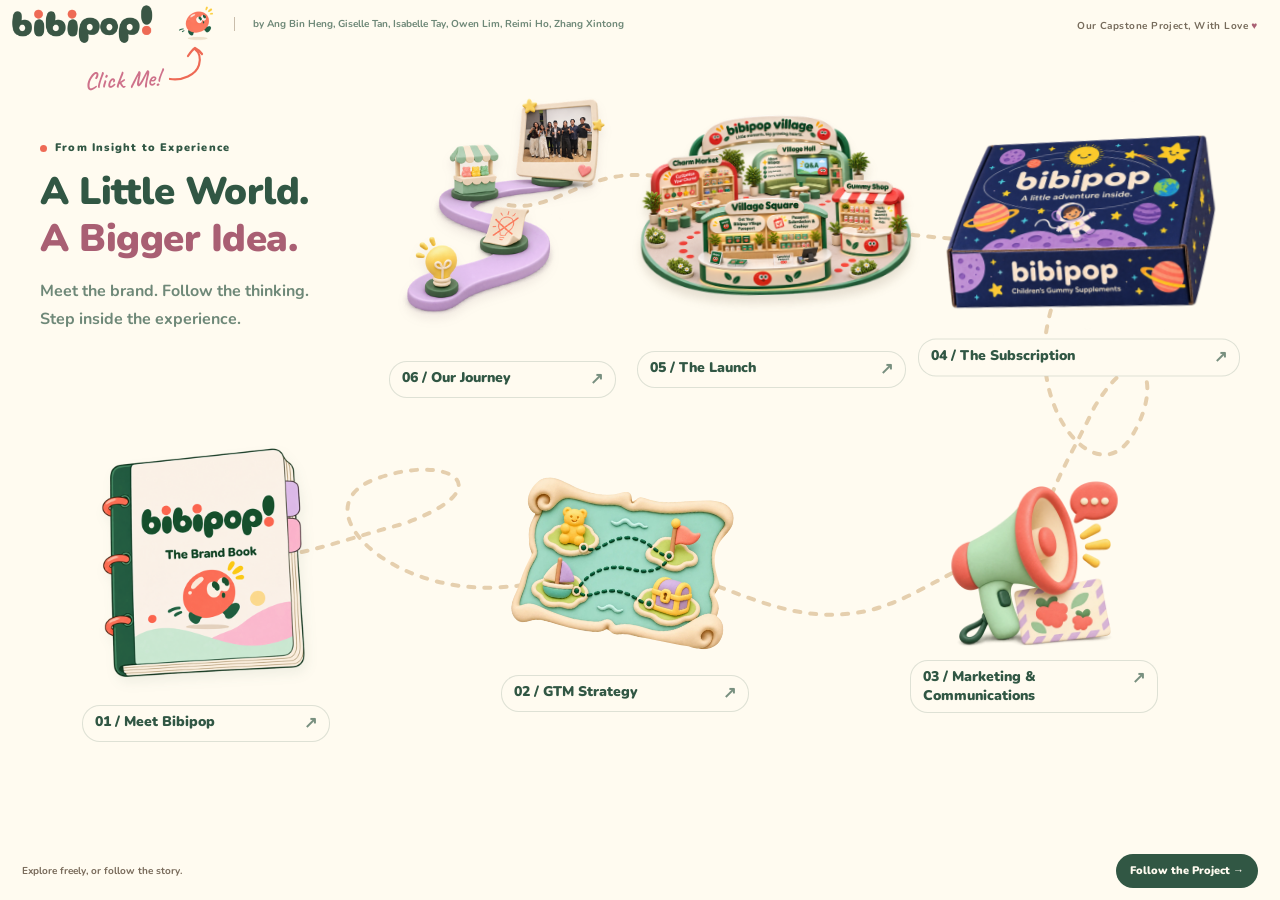
==== commit 3ed3291a: "update chapters Refined main screen images, data visualisation through charts, graphs.  Fixed awkwar" ====
--- a/index.html
+++ b/index.html
@@ -1846,7 +1846,7 @@
       <span class="strategy-number strategy-pink" aria-hidden="true">01</span>
       <div><span class="strategy-meta">Positioning and product experience</span><h3 id="strategy-product" tabindex="-1">Product</h3></div>
     </div>
-    <p class="strategy-highlight"><strong>For parents of young children seeking a premium daily supplement, Bibipop offers sugar-free gummies with clear information about ingredients and quality. Bibi, personalised bottles and shared activities help children enjoy the routine.</strong></p>
+    <p class="strategy-highlight">For parents of young children seeking a premium daily supplement, Bibipop offers sugar-free gummies with clear information about ingredients and quality. Bibi, personalised bottles and shared activities help children enjoy the routine.</p>
 
     <aside class="strategy-evidence" aria-labelledby="strategy-positioning-evidence">
       <span class="strategy-meta">Research rationale</span><h4 id="strategy-positioning-evidence">Why combine product information with play?</h4>
@@ -1855,7 +1855,7 @@
         <div><h5>Secondary · Competitor and industry review</h5><p>The competitor and industry review found intense competition and few barriers to switching, including to tablets, drops and jellies. Convenience, taste and clear ingredient information were recurring themes.</p></div>
       </div>
       <p class="strategy-method"><strong>Decision.</strong> Explain the sugar-free formulation, ingredients and quality information clearly. Give children a way to take part through the bottle and monthly family activities.</p>
-      <details class="strategy-data"><summary>View survey breakdown · Q5 and Q6</summary>
+      <figure class="bp-visual bp-compact-visual bp-product-survey"><figcaption>Selected Findings from Our Parent Survey</figcaption><div class="bp-visual-grid"><section class="bp-visual-card"><h5>When Parents Consider Buying</h5><ul class="bp-chart-list"><li class="bp-chart-row"><span>Exams or stressful periods</span><span class="bp-chart-track bp-range-track" aria-hidden="true"><i style="--offset:0.0000%;--extent:62.5000%;--bar:#719c7e"></i></span><strong class="bp-chart-count">5 / 8</strong></li><li class="bp-chart-row"><span>Frequently falling sick</span><span class="bp-chart-track bp-range-track" aria-hidden="true"><i style="--offset:0.0000%;--extent:50.0000%;--bar:#719c7e"></i></span><strong class="bp-chart-count">4 / 8</strong></li><li class="bp-chart-row"><span>As part of an everyday routine</span><span class="bp-chart-track bp-range-track" aria-hidden="true"><i style="--offset:0.0000%;--extent:37.5000%;--bar:#719c7e"></i></span><strong class="bp-chart-count">3 / 8</strong></li></ul></section><section class="bp-visual-card"><h5>What Parents Look For</h5><ul class="bp-chart-list"><li class="bp-chart-row"><span>Proven health benefits</span><span class="bp-chart-track bp-range-track" aria-hidden="true"><i style="--offset:0.0000%;--extent:62.5000%;--bar:#a38aba"></i></span><strong class="bp-chart-count">5 / 8</strong></li><li class="bp-chart-row"><span>Sugar content</span><span class="bp-chart-track bp-range-track" aria-hidden="true"><i style="--offset:0.0000%;--extent:37.5000%;--bar:#a38aba"></i></span><strong class="bp-chart-count">3 / 8</strong></li><li class="bp-chart-row"><span>Ingredients used</span><span class="bp-chart-track bp-range-track" aria-hidden="true"><i style="--offset:0.0000%;--extent:37.5000%;--bar:#a38aba"></i></span><strong class="bp-chart-count">3 / 8</strong></li><li class="bp-chart-row"><span>Fun or interesting packaging</span><span class="bp-chart-track bp-range-track" aria-hidden="true"><i style="--offset:0.0000%;--extent:12.5000%;--bar:#a38aba"></i></span><strong class="bp-chart-count">1 / 8</strong></li></ul></section></div><p class="bp-chart-note">Eight parents answered each question and could choose more than one response. See the survey breakdown for all responses.</p></figure><details class="strategy-data"><summary>View survey breakdown · Q5 and Q6</summary>
         <p class="strategy-method">Q5 and Q6 allowed multiple selections.</p>
         <div class="strategy-data-grid"><table><caption>Q5 · When parents would consider buying (n=8)</caption><thead><tr><th scope="col">Response option</th><th scope="col">Count</th></tr></thead><tbody><tr><td>Exams or stressful periods</td><td>5</td></tr><tr><td>Frequently falling sick</td><td>4</td></tr><tr><td>As part of an everyday routine</td><td>3</td></tr><tr><td>After healthcare advice</td><td>3</td></tr><tr><td>When the child is not eating well</td><td>2</td></tr><tr><td>Only after a diagnosed deficiency</td><td>1</td></tr></tbody></table><table><caption>Q6 · Top choice factors (n=8)</caption><thead><tr><th scope="col">Response option</th><th scope="col">Count</th></tr></thead><tbody><tr><td>Proven health benefits</td><td>5</td></tr><tr><td>Sugar content</td><td>3</td></tr><tr><td>Ingredients used</td><td>3</td></tr><tr><td>Healthcare professional recommendations / product reviews</td><td>3</td></tr><tr><td>Scientific or clinical quality testing</td><td>2</td></tr><tr><td>Convenience of purchase</td><td>2</td></tr><tr><td>Brand reputation</td><td>1</td></tr><tr><td>Country of manufacture</td><td>1</td></tr><tr><td>No artificial colours or flavours</td><td>1</td></tr><tr><td>Natural ingredients</td><td>1</td></tr><tr><td>Price</td><td>1</td></tr><tr><td>Fun or interesting packaging</td><td>1</td></tr></tbody></table></div>
       </details>
@@ -1888,7 +1888,7 @@
         <div><h5>Discovery and consideration · Q11–Q12 (n=6 each)</h5><p>Online reviews led research sources (5 of 6). Social media, parenting groups and word of mouth each had 4 of 6. The pop-up was the most selected consideration option (3 of 6).</p></div>
       </div>
       <p class="strategy-method"><strong>Decision.</strong> Use creators and social media for reach, parent reviews for social proof, and expert Q&amp;A to explain the product and the evidence available. Use the Village to test hands-on interest and track whether it leads to paid trial or subscription.</p>
-      <details class="strategy-data"><summary>View survey breakdown · Q8, Q9, Q11 and Q12</summary>
+      <figure class="bp-visual"><figcaption>Selected Responses from Our Parent Survey</figcaption><div class="bp-visual-grid"><section class="bp-visual-card"><h5>What Builds Trust? (Q8)</h5><ul class="bp-chart-list"><li class="bp-chart-row"><span>Scientific evidence</span><span class="bp-chart-track" aria-hidden="true"><i style="--extent:87.5000%;--bar:#719c7e"></i></span><strong class="bp-chart-count">7 / 8</strong></li><li class="bp-chart-row"><span>Doctor recommendation</span><span class="bp-chart-track" aria-hidden="true"><i style="--extent:37.5000%;--bar:#719c7e"></i></span><strong class="bp-chart-count">3 / 8</strong></li><li class="bp-chart-row"><span>Pharmacist recommendation</span><span class="bp-chart-track" aria-hidden="true"><i style="--extent:25.0000%;--bar:#719c7e"></i></span><strong class="bp-chart-count">2 / 8</strong></li><li class="bp-chart-row"><span>Dietitian or nutritionist recommendation</span><span class="bp-chart-track" aria-hidden="true"><i style="--extent:25.0000%;--bar:#719c7e"></i></span><strong class="bp-chart-count">2 / 8</strong></li></ul></section><section class="bp-visual-card"><h5>Where Parents Research (Q11)</h5><ul class="bp-chart-list"><li class="bp-chart-row"><span>Online reviews</span><span class="bp-chart-track" aria-hidden="true"><i style="--extent:83.3333%;--bar:#a38aba"></i></span><strong class="bp-chart-count">5 / 6</strong></li><li class="bp-chart-row"><span>Social media</span><span class="bp-chart-track" aria-hidden="true"><i style="--extent:66.6667%;--bar:#a38aba"></i></span><strong class="bp-chart-count">4 / 6</strong></li><li class="bp-chart-row"><span>Parenting forums or groups</span><span class="bp-chart-track" aria-hidden="true"><i style="--extent:66.6667%;--bar:#a38aba"></i></span><strong class="bp-chart-count">4 / 6</strong></li><li class="bp-chart-row"><span>Friends, family or word of mouth</span><span class="bp-chart-track" aria-hidden="true"><i style="--extent:66.6667%;--bar:#a38aba"></i></span><strong class="bp-chart-count">4 / 6</strong></li></ul></section></div><p class="bp-chart-note">Bars show the share of respondents who selected each option. Respondents could select more than one. Expand the survey breakdown for all responses.</p></figure><details class="strategy-data"><summary>View survey breakdown · Q8, Q9, Q11 and Q12</summary>
         <p class="strategy-method">Q8, Q11 and Q12 allowed multiple selections.</p>
         <div class="strategy-data-grid"><table><caption>Q8 · What would build trust? (n=8)</caption><thead><tr><th scope="col">Response option</th><th scope="col">Count</th></tr></thead><tbody><tr><td>Scientific evidence</td><td>7</td></tr><tr><td>Doctor recommendation</td><td>3</td></tr><tr><td>Pharmacist recommendation</td><td>2</td></tr><tr><td>Dietitian or nutritionist recommendation</td><td>2</td></tr><tr><td>Transparent ingredient information</td><td>2</td></tr><tr><td>Positive reviews from other parents</td><td>2</td></tr><tr><td>Third-party lab testing</td><td>1</td></tr><tr><td>Influencer recommendation</td><td>1</td></tr><tr><td>Developed or made in Singapore</td><td>1</td></tr></tbody></table><table><caption>Q9 · Biggest hesitation (n=8)</caption><thead><tr><th scope="col">Response option</th><th scope="col">Count</th></tr></thead><tbody><tr><td>Uncertainty about product safety or quality</td><td>4</td></tr><tr><td>Limited brand recognition</td><td>1</td></tr><tr><td>Limited reviews</td><td>1</td></tr><tr><td>Uncertainty about effectiveness</td><td>1</td></tr><tr><td>Preference for established international brands</td><td>1</td></tr></tbody></table><table><caption>Q11 · Where parents research (n=6)</caption><thead><tr><th scope="col">Response option</th><th scope="col">Count</th></tr></thead><tbody><tr><td>Online reviews</td><td>5</td></tr><tr><td>Social media</td><td>4</td></tr><tr><td>Parenting forums or groups</td><td>4</td></tr><tr><td>Friends, family or word of mouth</td><td>4</td></tr><tr><td>Google or search engines</td><td>3</td></tr><tr><td>Brand website</td><td>2</td></tr><tr><td>Doctor or pharmacist recommendations</td><td>1</td></tr></tbody></table><table><caption>Q12 · What would influence consideration? (n=6)</caption><thead><tr><th scope="col">Response option</th><th scope="col">Count</th></tr></thead><tbody><tr><td>Experiential pop-ups for parents and children</td><td>3</td></tr><tr><td>Doctor or expert explaining benefits</td><td>2</td></tr><tr><td>Other parents reviewing the product</td><td>2</td></tr><tr><td>Influencer recommendation</td><td>2</td></tr><tr><td>Children’s nutrition education</td><td>2</td></tr><tr><td>Children trying or reviewing the product</td><td>2</td></tr><tr><td>Ingredient or formulation videos</td><td>1</td></tr><tr><td>Promotions or giveaways</td><td>1</td></tr></tbody></table></div>
       </details>
@@ -1896,23 +1896,23 @@
     <div class="strategy-channel-list">
       <article class="strategy-channel">
         <div><h4>Parent Creators and User-Generated Content</h4><p class="strategy-role">Social proof and discovery</p><p class="strategy-tags"><span>Parents</span><span>High priority</span></p></div>
-        <div><p><strong>Show how a family uses Bibipop.</strong></p><ul><li>Show parents checking the product information and children joining the daily routine.</li><li>Film the family opening the subscription box and trying its activity together.</li><li>Example creator video · “A morning with Bibipop.”</li></ul></div>
+        <div><p>Show how a family uses Bibipop.</p><ul><li>Show parents checking the product information and children joining the daily routine.</li><li>Film the family opening the subscription box and trying its activity together.</li><li>Example creator video · “A morning with Bibipop.”</li></ul></div>
       </article>
       <article class="strategy-channel">
         <div><h4>Nutritionist and expert content</h4><p class="strategy-role">Credibility and education</p><p class="strategy-tags"><span>Parents</span><span>High priority</span></p></div>
-        <div><p><strong>Help parents make an informed decision.</strong></p><ul><li>Explain topics such as vitamins K and D, what to look for in a children’s supplement and what Bibipop’s gummies are intended to provide.</li><li>Host parent Q&amp;As online or at Village Hall on ingredients, the gummies and their intended benefits.</li><li>Example Q&amp;A · “What’s in the gummies, and who are they designed for?”</li></ul></div>
+        <div><p>Help parents make an informed decision.</p><ul><li>Explain topics such as vitamins K and D, what to look for in a children’s supplement and what Bibipop’s gummies are intended to provide.</li><li>Host parent Q&amp;As online or at Village Hall on ingredients, the gummies and their intended benefits.</li><li>Example Q&amp;A · “What’s in the gummies, and who are they designed for?”</li></ul></div>
       </article>
       <article class="strategy-channel">
         <div><h4>Bibipop’s Instagram and TikTok</h4><p class="strategy-role">Reach, discovery and consideration</p><p class="strategy-tags"><span>Parents</span><span>High priority</span></p></div>
-        <div><p><strong>Keep families interested between deliveries.</strong></p><ul><li>Share product and ingredient explanations alongside parenting tips, nutrition education and activities families can try together.</li><li>Preview each monthly box, share family content and show behind-the-scenes gummy production, sachet packing and box assembly.</li></ul></div>
+        <div><p>Keep families interested between deliveries.</p><ul><li>Share product and ingredient explanations alongside parenting tips, nutrition education and activities families can try together.</li><li>Preview each monthly box, share family content and show behind-the-scenes gummy production, sachet packing and box assembly.</li></ul></div>
       </article>
       <article class="strategy-channel">
         <div><h4>Bibipop Village pop-up</h4><p class="strategy-role">Hands-on discovery and trial</p><p class="strategy-tags"><span>Parents and children</span><span>Launch activation</span></p></div>
-        <div><p><strong>Let families try the experience together.</strong></p><ul><li>Let parents ask questions at Village Hall and try samples at Gummy Shop. Children can collect passport stamps and customise a charm with their parents.</li><li>Give interested parents a place to ask the cashier about the Village one-month trial and subscription options.</li></ul></div>
+        <div><p>Let families try the experience together.</p><ul><li>Let parents ask questions at Village Hall and try samples at Gummy Shop. Children can collect passport stamps and customise a charm with their parents.</li><li>Give interested parents a place to ask the cashier about the Village one-month trial and subscription options.</li></ul></div>
       </article>
       <article class="strategy-channel">
         <div><h4>Referral programme</h4><p class="strategy-role">Word-of-mouth acquisition</p><p class="strategy-tags"><span>Existing to new parents</span><span>Low at launch · higher later</span></p></div>
-        <div><p><strong>Invite recurring subscribers to share with friends and family.</strong></p><ul><li>Prioritise referrals once Bibipop has an initial base of recurring customers.</li><li>Referral incentive options: a free month or S$20 off the next box for both parties. Terms and pricing are to be confirmed.</li></ul></div>
+        <div><p>Invite recurring subscribers to share with friends and family.</p><ul><li>Prioritise referrals once Bibipop has an initial base of recurring customers.</li><li>Referral incentive options: a free month or S$20 off the next box for both parties. Terms and pricing are to be confirmed.</li></ul></div>
       </article>
     </div>
     <aside class="strategy-precedent bp-hiya-example"><h4>Real-World Example · Hiya</h4><p>Hiya uses parent reviews alongside named expert endorsements. For Bibipop, family content would show how the routine works at home, while expert Q&amp;A would answer product and ingredient questions.</p><div class="bp-hiya-gallery"><figure class="bp-hiya-figure"><div class="bp-hiya-figure-heading"><span class="eyebrow">Social Proof</span><h5>Parent Reviews</h5></div><button type="button" class="bp-hiya-capture" aria-label="Enlarge Parent Reviews Screenshot"><img src="assets/ff64edb3adce53f54363.png" alt="Screenshot of two parent reviews on the Hiya website" loading="lazy" decoding="async"><span>Enlarge Screenshot ↗</span></button><figcaption><p>Parents describe their children’s enjoyment and their own product preferences.</p><a href="https://hiyahealth.com/pages/reviews" target="_blank" rel="noopener noreferrer">View Hiya’s Reviews Page ↗</a></figcaption></figure><figure class="bp-hiya-figure"><div class="bp-hiya-figure-heading"><span class="eyebrow">Expert Reassurance</span><h5>Expert Endorsements</h5></div><button type="button" class="bp-hiya-capture" aria-label="Enlarge Expert Endorsements Screenshot"><img src="assets/8f2ddfa8641e37996dd6.png" alt="Screenshot of Hiya’s What the Experts Are Saying section with three named experts" loading="lazy" decoding="async"><span>Enlarge Screenshot ↗</span></button><figcaption><p>Named experts provide a separate layer of reassurance in Hiya’s communication.</p><a href="https://hiyahealth.com/pages/reviews" target="_blank" rel="noopener noreferrer">View Hiya’s Reviews Page ↗</a></figcaption></figure></div><p class="bp-hiya-source">Hiya website screenshots · Captured 14 November 2026</p></aside>
@@ -1970,7 +1970,7 @@
  <ul class="bp-pricing-mix"><li><strong>30%</strong> Starter</li><li><strong>35%</strong> 3-Month</li><li><strong>20%</strong> 6-Month</li><li><strong>15%</strong> 12-Month</li></ul>
  <p class="bp-pricing-note">Each box represents one paid month. Revenue from longer plans is shown as a monthly equivalent. The Village one-month trial is a separate pop-up offer.</p>
  <p class="bp-table-swipe">Swipe sideways to see more columns.</p>
- <div class="village-table-wrap bp-pricing-table bp-revenue-scenario-table" tabindex="0" role="region" aria-label="Monthly revenue and contribution by scenario">
+ <figure class="bp-visual"><figcaption>Monthly Revenue and Contribution Compared</figcaption><ul class="bp-chart-key"><li><i style="--swatch:#315744" aria-hidden="true"></i>Gross revenue</li><li><i style="--swatch:#a38aba" aria-hidden="true"></i>Contribution before ads</li></ul><ul class="bp-chart-list" style="margin-top:12px"><li><strong>Conservative · 250 boxes</strong><div class="bp-paired-metrics"><span class="bp-chart-track" aria-hidden="true"><i style="--extent:29.5000%;--bar:#315744"></i></span><strong><span class="bp-chart-sr">Gross revenue </span>S$8,850.00</strong><span class="bp-chart-track" aria-hidden="true"><i style="--extent:18.0508%;--bar:#a38aba"></i></span><strong><span class="bp-chart-sr">Contribution before ads </span>S$5,415.25</strong></div></li><li><strong>Base · 500 boxes</strong><div class="bp-paired-metrics"><span class="bp-chart-track" aria-hidden="true"><i style="--extent:59.0000%;--bar:#315744"></i></span><strong><span class="bp-chart-sr">Gross revenue </span>S$17,700.00</strong><span class="bp-chart-track" aria-hidden="true"><i style="--extent:36.1017%;--bar:#a38aba"></i></span><strong><span class="bp-chart-sr">Contribution before ads </span>S$10,830.50</strong></div></li><li><strong>Optimistic · 800 boxes</strong><div class="bp-paired-metrics"><span class="bp-chart-track" aria-hidden="true"><i style="--extent:94.4000%;--bar:#315744"></i></span><strong><span class="bp-chart-sr">Gross revenue </span>S$28,320.00</strong><span class="bp-chart-track" aria-hidden="true"><i style="--extent:57.7627%;--bar:#a38aba"></i></span><strong><span class="bp-chart-sr">Contribution before ads </span>S$17,328.80</strong></div></li></ul><p class="bp-chart-note">All bars share the same S$0–30,000 scale. The table below shows costs and payment fees.</p></figure><div class="village-table-wrap bp-pricing-table bp-revenue-scenario-table" tabindex="0" role="region" aria-label="Monthly revenue and contribution by scenario">
   <table class="village-plan-table bp-wide-table">
    <caption>Monthly Revenue and Contribution by Scenario</caption>
    <thead><tr><th scope="col">Scenario</th><th scope="col">Boxes per Month</th><th scope="col">Gross Revenue</th><th scope="col">Direct Cost</th><th scope="col">Payment Fees</th><th scope="col">Contribution Before Ads</th><th scope="col">Contribution Margin</th></tr></thead>
@@ -1996,7 +1996,7 @@
  <a class="bp-projection-link" href="#subscription/3">See the Fulfilment Plan <span aria-hidden="true">→</span></a>
 </section>
  <details class="bp-fold"><summary>How We Calculated the Projections</summary><div class="bp-fold-body">
-  <ul>
+  <ul class="bp-reading-list">
    <li>Gross revenue equals monthly boxes sold multiplied by S$35.40, the weighted average of the four monthly selling prices using the plan mix above.</li>
    <li>Direct cost equals monthly boxes sold multiplied by S$12.50, including cost of goods and delivery. Payment fees are 3.5% of gross revenue, rounded to cents.</li>
    <li>Contribution equals gross revenue less direct cost and payment fees. Contribution margin divides that amount by gross revenue. Advertising and overhead are excluded.</li>
@@ -2073,7 +2073,7 @@
 function renderMarketingFeature(view=0){
  if(!marketingTemplate){
   marketingTemplate=document.createElement('template');
-  marketingTemplate.innerHTML="<article class=\"mc-plan\" aria-label=\"Bibipop campaign plan\" data-preserve-case>\n  <nav class=\"mc-nav\" aria-label=\"Marketing plan sections\">\n    <button type=\"button\" data-mc-jump=\"mc-journey\" aria-controls=\"mc-journey\">Customer journey</button>\n    <button type=\"button\" data-mc-jump=\"mc-content\" aria-controls=\"mc-content\">Organic content</button>\n    <button type=\"button\" data-mc-jump=\"mc-creators\" aria-controls=\"mc-creators\">KOL profiles</button>\n    <button type=\"button\" data-mc-jump=\"mc-media\" aria-controls=\"mc-media\">Paid media</button>\n    <button type=\"button\" data-mc-jump=\"mc-calendar\" aria-controls=\"mc-calendar\">Calendars</button>\n    <button type=\"button\" data-mc-jump=\"mc-budget\" aria-controls=\"mc-budget\">Budget</button>\n    <button type=\"button\" data-mc-jump=\"mc-kpis\" aria-controls=\"mc-kpis\">KPIs</button>\n  </nav>\n\n  <details class=\"mc-section\" id=\"mc-journey\">\n    <summary><span class=\"mc-section-title\">Customer Journey</span><span class=\"mc-section-deck\">How a parent goes from first sighting to subscriber</span></summary>\n    <div class=\"mc-section-body\">\n      <p class=\"mc-intro\">A multi-touch journey that builds awareness, trust and confidence, leading parents from discovery to long-term subscription.</p>\n      <ol class=\"mc-grid mc-journey\">\n        <li><small>Upper Funnel</small><h4>Sees bibipop!</h4><p>First encounters bibipop! through high-visibility touchpoints (OOH, CTV, social media) and notices its playful and family-focused brand.</p><p><strong>Message</strong> Meet Bibi and the daily pop.</p><p>“One gummy. One happy minute everyday”</p></li>\n        <li><small>Mid Funnel</small><h4>Gets curious</h4><p>Seeks more information across Instagram, TikTok, YouTube, parent reviews and KOL content to understand what makes bibipop! a trusted choice.</p><p><strong>Message</strong> Why parents can feel confident: sugar-free, clear ingredient origins, real parent reviews.</p><p>“Sugar-free. Made for small hands”</p></li>\n        <li><small>Mid to Lower Funnel</small><h4>Looks it up</h4><p>Actively searches for bibipop! or kids’ vitamins on ChatGPT or Google to learn more about the products, ingredients and benefits.</p><p><strong>Message</strong> Find clear, trustworthy information at their own pace.</p><p>“bibipop! offers sugar-free nutritional gummies made with premium ingredients for little ones”</p></li>\n        <li><small>Lower Funnel</small><h4>Subscribes</h4><p>Converts through a search ad, website visit or first-box offer, and opts for a subscription to make nutrition a hassle-free part of their routine.</p><p><strong>Message</strong> An easy, no-pressure step to try and subscribe.</p><p>“Your first box is ready! Ta-da!!”</p></li>\n      </ol>\n    </div>\n  </details>\n\n  <details class=\"mc-section\" id=\"mc-content\">\n    <summary><span class=\"mc-section-title\">Organic Content</span><span class=\"mc-section-deck\">Three content pillars, platform formats and four weeks of creative</span></summary>\n    <div class=\"mc-section-body\">\n      <h4>Three Content Pillars</h4>\n      <p class=\"mc-intro\">One consistent brand world that’s playful for children and reassuring for parents.</p>\n      <div class=\"mc-grid mc-pillars\">\n        <article><h4>Little Everyday Moments</h4><p>Build emotional connection by showing how bibipop! fits naturally into everyday family routines.</p><ul><li>Morning routines and getting ready for school</li><li>Little moments of care shared between parents and children</li><li>Playtime, family activities and childhood adventures</li><li>Bibi’s personality and playful interactions</li></ul><p><strong>Formats</strong> Short-form lifestyle videos (Reels / TikTok), KOL family lifestyle content, Instagram Stories and interactive content.</p></article>\n        <article><h4>What’s Inside</h4><p>Communicate bibipop!’s product differentiation and reinforce its premium positioning through transparent product information.</p><ul><li>Sugar-free formulation</li><li>Ingredient origins and quality</li><li>Nutritional information and product attributes</li><li>Product demonstrations and how-to-use information</li></ul><p><strong>Formats</strong> Product demonstration videos, ingredient spotlight carousels, product and packaging close-ups, and educational infographics.</p></article>\n        <article><h4>Parents Ask, We Answer</h4><p>Address parental concerns and build purchase confidence by providing accessible, straightforward answers.</p><ul><li>What is bibipop! and what does it offer?</li><li>Questions about ingredients and nutritional information</li><li>Product suitability and usage guidance</li><li>Real parent experiences and reviews</li><li>Purchasing and subscription information</li></ul><p><strong>Formats</strong> FAQ-led social media carousels, Instagram Stories Q&amp;As, short educational videos, and website FAQs and search-friendly content.</p></article>\n      </div>\n      <section class=\"mc-core\"><h4 class=\"mc-subhead\">Organic Execution and Platform Use</h4><div>\n          <p>Organic content creation across bibipop!’s own social media pages and seeding to KOLs.</p>\n          <div class=\"mc-pair\">\n            <article><h4>Social &amp; Digital Content</h4><p>Reels and videos of everyday moments, product carousels with ingredient and nutritional information, and FAQ Stories and website content for deeper answers.</p><figure><img src=\"assets/marketing-social-profile.webp\" alt=\"Bibipop Instagram profile and example grid\" loading=\"lazy\" decoding=\"async\"></figure></article>\n            <article><h4>KOL &amp; Parent Creators</h4><p>Seed selected KOLs. Expected content includes Stories featuring product experience and brand tags, family lifestyle Reels, and unboxing videos highlighting key features.</p><figure><img src=\"assets/marketing-creator-example.webp\" alt=\"Parent and child opening a Bibipop product package\" loading=\"lazy\" decoding=\"async\"></figure></article>\n          </div>\n          <ul>\n            <li><strong>Reels</strong> Showcase bibipop! as part of everyday family routines. Feature candid parent-child interactions, playful transitions, warm music and simple captions.</li>\n            <li><strong>Product carousels</strong> Feature bibipop!’s product range, nutritional value and ingredients as simple, digestible information using colourful illustrations.</li>\n            <li><strong>Short-form videos</strong> Develop short animated videos featuring Bibi in playful, everyday scenarios. Use Bibi to build familiarity and strengthen brand identity.</li>\n            <li><strong>Stories</strong> Share bite-sized information, FAQs and ingredient explainers using polls, quizzes and stickers. Add these to a Highlight for easier reference.</li>\n          </ul>\n          <p><strong>Instagram</strong> Reels, carousels, Stories and Highlights. <strong>TikTok</strong> Lifestyle videos, Bibi-led videos and short-form explainers. <strong>Facebook</strong> Product carousels, educational posts and family-focused content.</p>\n        </div></section><h4 class=\"mc-subhead\">Four-Week Content Plan</h4><div class=\"mc-folds\">\n        <details><summary><small>Week 1 · Awareness</small>Meet bibipop!</summary><div><p><strong>Purpose</strong> Introduce bibipop! and build brand familiarity.</p><p><strong>Placement</strong> Instagram Reels, TikTok, Facebook Video.</p><div class=\"mc-pair\"><article><h4><small>Post 1</small>A Little Pop in Our Everyday</h4><figure><img src=\"assets/marketing-week-1-routine.webp\" alt=\"A Little Pop in Our Everyday creative from the plan\" loading=\"lazy\" decoding=\"async\"></figure><ul><li>15–20 second lifestyle video</li><li>Mother and child sharing a morning routine</li><li>bibipop! naturally incorporated into their day</li></ul><p><strong>Opening hook</strong> “Little hands, big adventures. Here’s to the little moments that make every day.”</p><p><strong>CTA</strong> Follow bibipop! for more little everyday moments.</p></article><article><h4><small>Post 2</small>Say HELLO to bibipop!</h4><figure><img src=\"assets/marketing-week-1-brand.webp\" alt=\"Say HELLO to bibipop! creative from the plan\" loading=\"lazy\" decoding=\"async\"></figure><ul><li>3–4 slides introducing the brand</li><li>Share the brand story and mission</li><li>Introduce Bibi, the brand mascot</li><li>Introduce the product offering</li></ul><p><strong>Opening hook</strong> “Meet bibipop! Your little one’s new everyday pop.”</p><p><strong>CTA</strong> Discover more about bibipop!</p></article></div></div></details><details><summary><small>Week 2 · Knowledge</small>What’s Inside?</summary><div><p><strong>Purpose</strong> Communicate product differentiation and quality.</p><p><strong>Placement</strong> Instagram posts and Stories, Facebook posts and Stories.</p><div class=\"mc-pair\"><article><h4><small>Post 1</small>A Closer Look at What’s Inside</h4><figure><img src=\"assets/marketing-week-2-ingredients.webp\" alt=\"A Closer Look at What’s Inside creative from the plan\" loading=\"lazy\" decoding=\"async\"></figure><ul><li>4 slides about product features</li><li>Explain sugar-free formulation, ingredient origins and nutritional information</li><li>Use simple graphics</li></ul><p><strong>Opening hook</strong> “A little pop of goodness. But what’s inside?”</p><p><strong>CTA</strong> Save this post for a closer look.</p></article><article><h4><small>Post 2</small>Getting to Know Your Gummies</h4><figure><img src=\"assets/marketing-week-2-gummies.webp\" alt=\"Getting to Know Your Gummies creative from the plan\" loading=\"lazy\" decoding=\"async\"></figure><ul><li>Short video that is visually engaging and easy to understand</li><li>Showcase packaging and gummies</li><li>Use text overlays to highlight key product attributes</li></ul><p><strong>Opening hook</strong> “Here’s what makes bibipop! different.”</p><p><strong>CTA</strong> Find out more about our products.</p></article></div></div></details><details><summary><small>Week 3 · Consideration</small>Parents Ask, We Answer</summary><div><p><strong>Purpose</strong> Reduce purchase hesitation and strengthen confidence.</p><p><strong>Placement</strong> Instagram Stories.</p><div class=\"mc-pair\"><article><h4><small>Post 1</small>Your Questions, Answered!</h4><figure><img src=\"assets/marketing-week-3-questions.webp\" alt=\"Your Questions, Answered! creative from the plan\" loading=\"lazy\" decoding=\"async\"></figure><ul><li>Address 3–4 common parental questions</li><li>Cover product suitability, ingredients, usage and storage</li><li>Present answers in simple graphics</li></ul><p><strong>Opening hook</strong> “Curious about bibipop? We’ve got answers!”</p><p><strong>CTA</strong> Leave your questions in the comments.</p></article><article><h4><small>Post 2</small>Ask Bibi Anything</h4><figure><img src=\"assets/marketing-week-3-bibi.webp\" alt=\"Ask Bibi Anything creative from the plan\" loading=\"lazy\" decoding=\"async\"></figure><ul><li>Introduce question stickers, polls and quizzes to encourage participation and questions</li><li>Respond through short videos</li><li>Save responses in an FAQ Highlight</li></ul><p><strong>Opening hook</strong> “What’s on your mind, parents?”</p><p><strong>CTA</strong> Send us your questions!</p></article></div></div></details><details><summary><small>Week 4 · Trust and Trial</small>A Little Love from Our Village</summary><div><p><strong>Purpose</strong> Encourage first purchases and introduce subscription options.</p><p><strong>Placement</strong> Instagram Reels, TikTok, Facebook Video.</p><div class=\"mc-pair\"><article><h4><small>Post 1</small>Unboxing bibipop!</h4><figure><img src=\"assets/marketing-week-4-unboxing.webp\" alt=\"Unboxing bibipop! creative from the plan\" loading=\"lazy\" decoding=\"async\"></figure><ul><li>KOL receives and unboxes bibipop!</li><li>Showcase product packaging and gummies</li><li>Capture genuine first impressions and reactions</li></ul><p><strong>Opening hook</strong> “A little surprise for my little one!”</p><p><strong>CTA</strong> Discover bibipop! through our link.</p></article><article><h4><small>Post 2</small>bibipop! in Our Everyday Lives</h4><figure><img src=\"assets/marketing-week-4-routine.webp\" alt=\"bibipop! in Our Everyday Lives creative from the plan\" loading=\"lazy\" decoding=\"async\"></figure><ul><li>Feature bibipop! within a family’s daily routine</li><li>Share the KOL’s product experience</li><li>Include product tags and website links</li></ul><p><strong>Opening hook</strong> “A little something in our everyday routine.”</p><p><strong>CTA</strong> Find out more about bibipop!</p></article></div></div></details>\n      </div>\n    </div>\n  </details>\n\n  <details class=\"mc-section\" id=\"mc-creators\">\n    <summary><span class=\"mc-section-title\">KOL &amp; Parent Creators</span><span class=\"mc-section-deck\">Organic outreach, seeding strategy and six profiles for consideration</span></summary>\n    <div class=\"mc-section-body\">\n      <h4>Seeding Strategy</h4>\n      <p>Build brand awareness and credibility among Singapore parents by raising brand discovery and trust through third-party creator advocacy, while generating reusable organic content for bibipop!</p>\n      <div class=\"mc-pair\">\n        <article><h4>Creator Selection Criteria</h4><ul><li>Singapore-based parent and family content creators</li><li>Established presence in parenting, family lifestyle and motherhood content</li><li>Strong audience relevance and genuine engagement</li><li>Mix of established creators and smaller, relatable parent communities</li></ul></article>\n        <article><h4>Seeding Approach</h4><ul><li>Send complimentary bibipop! product packages to selected creators</li><li>Provide product information and key brand messaging</li><li>Encourage genuine, unscripted product experiences</li><li>Repost suitable creator content on bibipop!’s social media with permission</li></ul></article>\n      </div>\n      <h4 class=\"mc-subhead\">KOL Profiles</h4>\n      <div class=\"mc-profiles\"><article class=\"mc-profile\"><img src=\"assets/marketing-jewels-lim.webp\" alt=\"\" loading=\"lazy\" decoding=\"async\"><div><h5>Jewels Lim</h5><strong class=\"mc-handle\" data-preserve-case>@lryjewels</strong><p>Lifestyle content creator known for her candid single-motherhood vlogs.</p><p class=\"mc-followers\"><strong>28.5k followers on TikTok</strong></p></div></article><article class=\"mc-profile\"><img src=\"assets/marketing-grace-lim.webp\" alt=\"\" loading=\"lazy\" decoding=\"async\"><div><h5>Grace Lim</h5><strong class=\"mc-handle\" data-preserve-case>@gracelsyy</strong><p>Freelance fashion stylist, content creator and mother, known for her motherhood and fashion content.</p><p class=\"mc-followers\"><strong>66k followers on Instagram</strong></p></div></article><article class=\"mc-profile\"><img src=\"assets/marketing-lee-family.webp\" alt=\"\" loading=\"lazy\" decoding=\"async\"><div><h5>Lee Family</h5><strong class=\"mc-handle\" data-preserve-case>@familee.sg</strong><p>Popular Singapore-based content creator family showcasing their daily lives.</p><p class=\"mc-followers\"><strong>342.4k followers on TikTok, 520k followers on Instagram</strong></p></div></article><article class=\"mc-profile\"><img src=\"assets/marketing-bert-and-lulu.webp\" alt=\"\" loading=\"lazy\" decoding=\"async\"><div><h5>Bert &amp; Lulu</h5><strong class=\"mc-handle\" data-preserve-case>@bertandlulu</strong><p>Popular couple and family content creation channel known for their lifestyle vlogs and candid parenting discussions.</p><p class=\"mc-followers\"><strong>797.7k followers on TikTok, 680k followers on Instagram</strong></p></div></article><article class=\"mc-profile\"><img src=\"assets/marketing-grace-glazee.webp\" alt=\"\" loading=\"lazy\" decoding=\"async\"><div><h5>Grace</h5><strong class=\"mc-handle\" data-preserve-case>@graceglazee</strong><p>Affluent lifestyle content creator known for her family vlogs documenting her pregnancy journey and motherhood.</p><p class=\"mc-followers\"><strong>683.2k followers on TikTok, 332k followers on Instagram</strong></p></div></article><article class=\"mc-profile\"><img src=\"assets/marketing-esther-rachel.webp\" alt=\"\" loading=\"lazy\" decoding=\"async\"><div><h5>Esther Rachel</h5><strong class=\"mc-handle\" data-preserve-case>@estherachel</strong><p>Lifestyle and parenting content creator, mother of 4 children who documents family life and motherhood.</p><p class=\"mc-followers\"><strong>43k followers on Instagram</strong></p></div></article></div>\n      <p class=\"mc-note\">Follower counts are as listed in the proposal.</p>\n      <p class=\"mc-subhead\"><strong>Expected organic content</strong> Product unboxing and first impressions, parent-child product experiences, lifestyle Reels featuring bibipop! in everyday family routines, and Instagram Stories with brand tags and product discovery links.</p>\n    </div>\n  </details>\n\n  <details class=\"mc-section\" id=\"mc-media\">\n    <summary><span class=\"mc-section-title\">Paid Media</span><span class=\"mc-section-deck\">Meta, TikTok and Google SEM, plus creative examples and optional tests</span></summary>\n    <div class=\"mc-section-body\">\n      <div class=\"mc-paid-groups\"><section class=\"mc-paid-box\"><h4>Meta + TikTok + Google SEM</h4>\n      <p>Use social to introduce bibipop! and build trust. Capture active parent demand with Search. Retarget interested visitors and optimise towards conversion.</p></section>\n      <section class=\"mc-paid-box\"><h4>Demand Gen + Selected Vendors</h4>\n      <p>Expand when the brand has enough assets and traffic. Consider OOH, CTV and ChatGPT ads as optional tests.</p></section>\n      <section class=\"mc-paid-box\"><h4>Paid Socials · TikTok and Meta</h4><div><p><strong>TikTok</strong> In-feed video, static ads and Spark Ads (boosted posts from parent creators).</p><p><strong>Meta</strong> Reels, Stories and Feed on Instagram and Facebook, in static and video formats.</p><p><strong>Formats</strong> 9:16 15-second video clips, 9:16 statics and 4:5 swipeable carousels.</p><p><strong>Targeting</strong> Parents aged 28–50 with kids aged 3–12. The proposed locations are Orchard Road and Bukit Timah, each with a two-mile radius. Retarget video viewers and site visitors.</p><p><strong>Optimisation</strong> Reach in the upper funnel, landing page views in the mid funnel and conversions in the lower funnel.</p></div></section>\n      <section class=\"mc-paid-box\"><h4>Google · SEM, Performance Max and Demand Gen</h4><div class=\"mc-google\">\n          <article><h4>SEM</h4><figure><img src=\"assets/marketing-google-sem.webp\" alt=\"Example Google search advertisement from a potential competitor\" loading=\"lazy\" decoding=\"async\"></figure><p>Text ads at the top of Google when someone searches for words we choose. SEM stands for search engine marketing. It reaches parents who are already looking.</p></article>\n          <article><h4>Performance Max</h4><figure><img src=\"assets/marketing-google-pmax.webp\" alt=\"Performance Max placements across YouTube, Search, Display and Gmail\" loading=\"lazy\" decoding=\"async\"></figure><p>One Google campaign that shows bibipop! ads across Google’s platforms and uses AI to find the people most likely to subscribe. Conversion tracking must be set up first.</p></article>\n          <article><h4>Demand Gen</h4><figure><img src=\"assets/marketing-google-demand-gen.webp\" alt=\"Examples of Google Demand Gen image and video placements\" loading=\"lazy\" decoding=\"async\"></figure><p>Visual image and video ads on YouTube, Google’s Discover feed and Gmail, for parents who aren’t searching for bibipop! yet. It fills the gap between seeing bibipop! and searching for it.</p></article>\n        </div></section></div>\n      <h4 class=\"mc-subhead\">Optional Media Tests</h4><div class=\"mc-folds\">\n        <details><summary>Out of Home · Stellar Ace</summary><div>\n          <p><strong>Objective</strong> Build broad brand awareness among parents aged 28–50 in Singapore.</p><p><strong>Rationale</strong> Reach parents during key daily routines such as school runs, at strategic locations with high concentrations of the target audience.</p><p><strong>Placement</strong> Static posters at bus shelters near international schools, enrichment centres and high-income estates.</p><p><strong>Key message</strong> “Little Nutrition for Big Adventures”.</p>\n          <div class=\"mc-pair\"><figure><img src=\"assets/marketing-bus-shelter.webp\" alt=\"Bibipop outdoor ad mockup at a bus shelter\" loading=\"lazy\" decoding=\"async\"></figure><figure><img src=\"assets/marketing-outdoor-poster.webp\" alt=\"Little Nutrition for Big Adventures poster artwork\" loading=\"lazy\" decoding=\"async\"></figure></div>\n        </div></details>\n        <details><summary>Connected TV · Samsung Ads</summary><div>\n          <p><strong>Why CTV?</strong> Reach parents and kids together during family viewing time.</p>\n          <div class=\"mc-pair\"><article><h4>Home UI</h4><p>Banner on the home screen as the TV turns on.</p><figure><img src=\"assets/marketing-ctv-home.webp\" alt=\"Samsung Smart TV home screen placement example\" loading=\"lazy\" decoding=\"async\"></figure></article><article><h4>CTV Video</h4><p>15s in-stream video during free Samsung TV Plus content.</p><figure><img src=\"assets/marketing-ctv-in-stream.webp\" alt=\"Samsung TV Plus in-stream advertisement example\" loading=\"lazy\" decoding=\"async\"></figure></article></div>\n          <p class=\"mc-note\">The proposal cites 52% smart TV ownership among Singapore internet users, an estimated Samsung unique reach of approximately 1.2 million, and children in 63% of Samsung Smart TV owners’ households. Sources listed in the deck include Omdia (2025), Samsung proprietary data (March 2026) and Singapore’s Department of Statistics (2024).</p>\n        </div></details>\n        <details><summary>ChatGPT Ads · Optional Test</summary><div>\n          <p>The deck illustrates clearly labelled sponsored cards below an answer. Its proposed audience context is conversations about kids’ nutrition, picky eating and vitamins.</p><p><strong>KPIs</strong> Click-through rate, landing visits and cost per lead. Test subject to placement availability.</p>\n          <figure><img src=\"assets/marketing-chatgpt-ad.webp\" alt=\"Illustrative sponsored card below a ChatGPT answer from the proposal\" loading=\"lazy\" decoding=\"async\"></figure>\n        </div></details>\n      </div>\n      <div class=\"mc-related\"><button type=\"button\" data-mc-chapter=\"village\">Explore the Village launch <span aria-hidden=\"true\">→</span></button><button type=\"button\" data-mc-chapter=\"subscription\">Explore the subscription box <span aria-hidden=\"true\">→</span></button></div>\n    </div>\n  </details>\n\n  <details class=\"mc-section\" id=\"mc-calendar\">\n    <summary><span class=\"mc-section-title\">Campaign Calendars</span><span class=\"mc-section-deck\">12-week launch flight, one-year organic calendar and annual ad schedule</span></summary>\n    <div class=\"mc-section-body mc-calendars\"><nav class=\"journey-jumps mc-cal-switch\" aria-label=\"Calendar views\"><button type=\"button\" data-mc-cal=\"0\" aria-controls=\"mc-cal-0\" aria-pressed=\"true\">12-Week Launch</button><button type=\"button\" data-mc-cal=\"1\" aria-controls=\"mc-cal-1\" aria-pressed=\"false\">Annual Organic Content</button><button type=\"button\" data-mc-cal=\"2\" aria-controls=\"mc-cal-2\" aria-pressed=\"false\">Annual Paid Media</button></nav><div class=\"mc-cal-views\"><section id=\"mc-cal-0\" aria-labelledby=\"mc-cal-heading-0\">\n  <h4 id=\"mc-cal-heading-0\">12-Week Launch Campaign</h4><p>Build awareness in weeks 1–4, build interest in weeks 5–8, and convert in weeks 9–12. Google Search runs throughout the campaign.</p>\n  <ul class=\"mc-cal-legend\" aria-label=\"Schedule key\"><li><i class=\"mc-reach\"></i>Upper funnel</li><li><i class=\"mc-interest\"></i>Mid funnel</li><li><i class=\"mc-convert\"></i>Lower funnel</li></ul>\n  <div class=\"mc-cal-sheet\">\n   <div class=\"mc-cal-axis\" aria-hidden=\"true\"><span>Week</span><div><div class=\"mc-cal-phases\"><span style=\"grid-column:span 4\">Launch</span><span style=\"grid-column:span 4\">Build Interest</span><span style=\"grid-column:span 4\">Convert</span></div><div class=\"mc-cal-periods\"><span>1</span><span>2</span><span>3</span><span>4</span><span>5</span><span>6</span><span>7</span><span>8</span><span>9</span><span>10</span><span>11</span><span>12</span></div></div></div>\n   <dl class=\"mc-cal-rows\"><div class=\"mc-cal-row\"><dt><i class=\"mc-reach\" aria-hidden=\"true\"></i>Out of Home (optional)</dt><dd><span>Weeks 1–4</span><div class=\"mc-cal-track\" aria-hidden=\"true\"><i class=\"mc-reach\" style=\"grid-column:1 / 5\"></i></div></dd></div><div class=\"mc-cal-row\"><dt><i class=\"mc-reach\" aria-hidden=\"true\"></i>Connected TV (optional)</dt><dd><span>Weeks 1–6</span><div class=\"mc-cal-track\" aria-hidden=\"true\"><i class=\"mc-reach\" style=\"grid-column:1 / 7\"></i></div></dd></div><div class=\"mc-cal-row\"><dt><i class=\"mc-reach\" aria-hidden=\"true\"></i>Social Reach</dt><dd><span>Weeks 1–8</span><div class=\"mc-cal-track\" aria-hidden=\"true\"><i class=\"mc-reach\" style=\"grid-column:1 / 9\"></i></div></dd></div><div class=\"mc-cal-row\"><dt><i class=\"mc-interest\" aria-hidden=\"true\"></i>Demand Gen</dt><dd><span>Around weeks 3–8</span><div class=\"mc-cal-track\" aria-hidden=\"true\"><i class=\"mc-interest\" style=\"grid-column:3 / 9\"></i></div></dd></div><div class=\"mc-cal-row\"><dt><i class=\"mc-interest\" aria-hidden=\"true\"></i>Social Retargeting</dt><dd><span>Around weeks 3–8</span><div class=\"mc-cal-track\" aria-hidden=\"true\"><i class=\"mc-interest\" style=\"grid-column:3 / 9\"></i></div></dd></div><div class=\"mc-cal-row\"><dt><i class=\"mc-interest\" aria-hidden=\"true\"></i>ChatGPT Ads (optional)</dt><dd><span>Weeks 5–8</span><div class=\"mc-cal-track\" aria-hidden=\"true\"><i class=\"mc-interest\" style=\"grid-column:5 / 9\"></i></div></dd></div><div class=\"mc-cal-row\"><dt><i class=\"mc-convert\" aria-hidden=\"true\"></i>Google Search (SEM)</dt><dd><span>Weeks 1–12</span><div class=\"mc-cal-track\" aria-hidden=\"true\"><i class=\"mc-convert\" style=\"grid-column:1 / 13\"></i></div></dd></div><div class=\"mc-cal-row\"><dt><i class=\"mc-convert\" aria-hidden=\"true\"></i>Google Performance Max</dt><dd><span>Weeks 5–12, once conversion tracking and data are ready</span><div class=\"mc-cal-track\" aria-hidden=\"true\"><i class=\"mc-convert\" style=\"grid-column:5 / 13\"></i></div></dd></div><div class=\"mc-cal-row\"><dt><i class=\"mc-convert\" aria-hidden=\"true\"></i>Social Conversion</dt><dd><span>Weeks 9–12</span><div class=\"mc-cal-track\" aria-hidden=\"true\"><i class=\"mc-convert\" style=\"grid-column:9 / 13\"></i></div></dd></div></dl>\n  </div>\n  \n  \n </section><section id=\"mc-cal-1\" aria-labelledby=\"mc-cal-heading-1\" hidden>\n  <h4 id=\"mc-cal-heading-1\">One-Year Organic Content Calendar</h4><p>Keep lifestyle Reels and product education running year-round. Layer in creator seeding, reviews and community content as the brand grows.</p>\n  <ul class=\"mc-cal-legend\" aria-label=\"Schedule key\"><li><i class=\"mc-reach\"></i>Brand content</li><li><i class=\"mc-interest\"></i>Creator activity</li></ul>\n  <div class=\"mc-cal-sheet\">\n   <div class=\"mc-cal-axis\"><span>Month</span><div><div class=\"mc-cal-phases\"><span style=\"grid-column:span 3\">Establish the Brand</span><span style=\"grid-column:span 3\">Build Product Knowledge</span><span style=\"grid-column:span 3\">Grow Community</span><span style=\"grid-column:span 3\">Strengthen Loyalty</span></div><div class=\"mc-cal-periods\"><span>Jan<small>Back to school</small></span><span>Feb<small>CNY</small></span><span>Mar</span><span>Apr</span><span>May</span><span>Jun<small>June holidays</small></span><span>Jul</span><span>Aug</span><span>Sep</span><span>Oct<small>Children’s Day</small></span><span>Nov<small>11.11</small></span><span>Dec<small>Christmas</small></span></div></div></div>\n   <dl class=\"mc-cal-rows\"><div class=\"mc-cal-row\"><dt><i class=\"mc-reach\" aria-hidden=\"true\"></i>Brand Storytelling</dt><dd><span>Jan–Mar · Launch and brand story</span><div class=\"mc-cal-track\" aria-hidden=\"true\"><i class=\"mc-reach\" style=\"grid-column:1 / 4\"></i></div></dd></div><div class=\"mc-cal-row\"><dt><i class=\"mc-reach\" aria-hidden=\"true\"></i>Little Everyday Moments</dt><dd><span>Jan–Dec · Always-on lifestyle Reels</span><div class=\"mc-cal-track\" aria-hidden=\"true\"><i class=\"mc-reach\" style=\"grid-column:1 / 13\"></i></div></dd></div><div class=\"mc-cal-row\"><dt><i class=\"mc-reach\" aria-hidden=\"true\"></i>What’s Inside</dt><dd><span>Jan–Dec · Monthly product and ingredient education</span><div class=\"mc-cal-track\" aria-hidden=\"true\"><i class=\"mc-reach\" style=\"grid-column:1 / 13\"></i></div></dd></div><div class=\"mc-cal-row\"><dt><i class=\"mc-reach\" aria-hidden=\"true\"></i>Parents Ask, We Answer</dt><dd><span>Mar–Dec · Monthly FAQs and interactive Stories</span><div class=\"mc-cal-track\" aria-hidden=\"true\"><i class=\"mc-reach\" style=\"grid-column:3 / 13\"></i></div></dd></div><div class=\"mc-cal-row\"><dt><i class=\"mc-interest\" aria-hidden=\"true\"></i>KOL Product Seeding</dt><dd><span>Around Mar–Apr · Initial seeding</span><div class=\"mc-cal-track\" aria-hidden=\"true\"><i class=\"mc-interest\" style=\"grid-column:3 / 5\"></i></div></dd></div><div class=\"mc-cal-row\"><dt><i class=\"mc-interest\" aria-hidden=\"true\"></i>KOL Reviews and Unboxing</dt><dd><span>Around May–Aug · Product experiences and reviews</span><div class=\"mc-cal-track\" aria-hidden=\"true\"><i class=\"mc-interest\" style=\"grid-column:5 / 9\"></i></div></dd></div><div class=\"mc-cal-row\"><dt><i class=\"mc-interest\" aria-hidden=\"true\"></i>Parent Creators and UGC</dt><dd><span>Around Aug–Dec · Lifestyle collaborations and community stories</span><div class=\"mc-cal-track\" aria-hidden=\"true\"><i class=\"mc-interest\" style=\"grid-column:8 / 13\"></i></div></dd></div></dl>\n  </div>\n  \n  \n </section><section id=\"mc-cal-2\" aria-labelledby=\"mc-cal-heading-2\" hidden>\n  <h4 id=\"mc-cal-heading-2\">One-Year Paid Media Calendar</h4><p>Keep Google Search and social reach running year-round. Use short outdoor and connected TV bursts around launch and selected seasonal moments.</p>\n  <ul class=\"mc-cal-legend\" aria-label=\"Schedule key\"><li><i class=\"mc-reach\"></i>Upper funnel</li><li><i class=\"mc-interest\"></i>Mid funnel</li><li><i class=\"mc-convert\"></i>Lower funnel</li></ul>\n  <div class=\"mc-cal-sheet\">\n   <div class=\"mc-cal-axis\"><span>Month</span><div><div class=\"mc-cal-phases\"><span style=\"grid-column:span 3\">Launch</span><span style=\"grid-column:span 5\">Grow</span><span style=\"grid-column:span 4\">Retain</span></div><div class=\"mc-cal-periods\"><span>Jan<small>Back to school</small></span><span>Feb<small>CNY</small></span><span>Mar</span><span>Apr</span><span>May</span><span>Jun<small>June holidays</small></span><span>Jul</span><span>Aug</span><span>Sep</span><span>Oct<small>Children’s Day</small></span><span>Nov<small>11.11</small></span><span>Dec<small>Christmas</small></span></div></div></div>\n   <dl class=\"mc-cal-rows\"><div class=\"mc-cal-row\"><dt><i class=\"mc-reach\" aria-hidden=\"true\"></i>Out of Home (optional)</dt><dd><span>Jan–Feb · Launch / Jun · June holidays / Oct · Children’s Day</span><div class=\"mc-cal-track\" aria-hidden=\"true\"><i class=\"mc-reach\" style=\"grid-column:1 / 3\"></i><i class=\"mc-reach\" style=\"grid-column:6 / 7\"></i><i class=\"mc-reach\" style=\"grid-column:10 / 11\"></i></div></dd></div><div class=\"mc-cal-row\"><dt><i class=\"mc-reach\" aria-hidden=\"true\"></i>Connected TV (optional)</dt><dd><span>Jan–Mar · Launch / Jun · June holidays / Nov–Dec · Year end</span><div class=\"mc-cal-track\" aria-hidden=\"true\"><i class=\"mc-reach\" style=\"grid-column:1 / 4\"></i><i class=\"mc-reach\" style=\"grid-column:6 / 7\"></i><i class=\"mc-reach\" style=\"grid-column:11 / 13\"></i></div></dd></div><div class=\"mc-cal-row\"><dt><i class=\"mc-reach\" aria-hidden=\"true\"></i>Social Reach</dt><dd><span>Jan–Dec · Heavier during bursts</span><div class=\"mc-cal-track\" aria-hidden=\"true\"><i class=\"mc-reach\" style=\"grid-column:1 / 13\"></i></div></dd></div><div class=\"mc-cal-row\"><dt><i class=\"mc-interest\" aria-hidden=\"true\"></i>Demand Gen</dt><dd><span>Around Mar–Aug</span><div class=\"mc-cal-track\" aria-hidden=\"true\"><i class=\"mc-interest\" style=\"grid-column:3 / 9\"></i></div></dd></div><div class=\"mc-cal-row\"><dt><i class=\"mc-interest\" aria-hidden=\"true\"></i>Social Retargeting</dt><dd><span>Around Mar–Aug</span><div class=\"mc-cal-track\" aria-hidden=\"true\"><i class=\"mc-interest\" style=\"grid-column:3 / 9\"></i></div></dd></div><div class=\"mc-cal-row\"><dt><i class=\"mc-interest\" aria-hidden=\"true\"></i>ChatGPT Ads (optional)</dt><dd><span>Around May–Aug</span><div class=\"mc-cal-track\" aria-hidden=\"true\"><i class=\"mc-interest\" style=\"grid-column:5 / 9\"></i></div></dd></div><div class=\"mc-cal-row\"><dt><i class=\"mc-convert\" aria-hidden=\"true\"></i>Google Search (SEM)</dt><dd><span>Jan–Dec · Always on</span><div class=\"mc-cal-track\" aria-hidden=\"true\"><i class=\"mc-convert\" style=\"grid-column:1 / 13\"></i></div></dd></div><div class=\"mc-cal-row\"><dt><i class=\"mc-convert\" aria-hidden=\"true\"></i>Google Performance Max</dt><dd><span>From around Mar once conversion data builds</span><div class=\"mc-cal-track\" aria-hidden=\"true\"><i class=\"mc-convert\" style=\"grid-column:3 / 13\"></i></div></dd></div><div class=\"mc-cal-row\"><dt><i class=\"mc-convert\" aria-hidden=\"true\"></i>Social Conversion</dt><dd><span>Sep–Dec</span><div class=\"mc-cal-track\" aria-hidden=\"true\"><i class=\"mc-convert\" style=\"grid-column:9 / 13\"></i></div></dd></div></dl>\n  </div>\n  <p class=\"mc-note\">The proposal assumes Q4 ad placements and bookings are typically more expensive.</p>\n  \n </section></div><div class=\"mc-folds\"><details><summary>Launch responsibilities and dependencies</summary><div><p class=\"mc-note\">Suggested role assignments for implementation.</p><ul><li><strong>Content lead</strong> Prepares weekly creative and publishes the monthly ingredient education and FAQs. Product team confirms the ingredient, suitability and use information.</li><li><strong>Creator lead</strong> Selects creators, sends seed packs and obtains permission to reuse footage.</li><li><strong>Paid media lead</strong> Sets up placements and tests creative. The website team verifies landing pages, checkout and subscription tracking before conversion optimisation.</li><li><strong>Launch and subscription teams</strong> Confirm Village details and the first-box offer before promoting them.</li></ul></div></details></div></div></details>\n\n  <details class=\"mc-section\" id=\"mc-budget\">\n    <summary><span class=\"mc-section-title\">Budget</span><span class=\"mc-section-deck\">Proposed launch allocation and one-year channel shares</span></summary>\n    <div class=\"mc-section-body\">\n      <div class=\"mc-grid mc-budget\">\n        <article><small>Launch Campaign · Paid Media</small><h4>S$30,000</h4><p>Provisional total. Excludes GST, content production, influencer fees and promotional discounts.</p></article>\n        <article><small>One Year · Paid Media</small><h4>10–25%</h4><p>Proposed share of projected gross revenue.</p></article>\n      </div>\n      <h4 class=\"mc-subhead\">Budget Mix Allocation Through Different Phases</h4>\n      <p>The mix shifts from awareness to conversion as the brand grows. These are projected assumptions to adjust based on real-time data.</p>\n      <div><table><thead><tr><th scope=\"col\">Phase</th><th scope=\"col\">Upper</th><th scope=\"col\">Mid</th><th scope=\"col\">Lower</th></tr></thead><tbody><tr><th scope=\"row\">Launch</th><td>60%</td><td>25%</td><td>15%</td></tr><tr><th scope=\"row\">Grow</th><td>40%</td><td>30%</td><td>30%</td></tr><tr><th scope=\"row\">Retain</th><td>40%</td><td>30%</td><td>30%</td></tr></tbody></table></div>\n      <div class=\"mc-channel-shares\"><h4 class=\"mc-subhead\">One-Year Channel Shares</h4><div><table><thead><tr><th scope=\"col\">Channel</th><th scope=\"col\">Funnel</th><th scope=\"col\">Share</th></tr></thead><tbody><tr><th scope=\"row\">Outdoor</th><td>Upper</td><td>12%</td></tr><tr><th scope=\"row\">Connected TV</th><td>Upper</td><td>15%</td></tr><tr><th scope=\"row\">Social reach</th><td>Upper</td><td>20%</td></tr><tr><th scope=\"row\">Social retargeting</th><td>Mid</td><td>15%</td></tr><tr><th scope=\"row\">Google Demand Gen</th><td>Mid</td><td>10%</td></tr><tr><th scope=\"row\">ChatGPT ads</th><td>Mid</td><td>3%</td></tr><tr><th scope=\"row\">Google Search</th><td>Lower</td><td>12%</td></tr><tr><th scope=\"row\">Google Performance Max</th><td>Lower</td><td>8%</td></tr><tr><th scope=\"row\">Social conversion</th><td>Lower</td><td>5%</td></tr></tbody></table></div></div>\n    </div>\n  </details>\n\n  <details class=\"mc-section\" id=\"mc-kpis\">\n    <summary><span class=\"mc-section-title\">Paid Advertising KPIs</span><span class=\"mc-section-deck\">Reach, engagement and conversion measures by funnel stage</span></summary>\n    <div class=\"mc-section-body\">\n      <div class=\"mc-grid mc-phases\">\n        <article><h4>Upper Funnel</h4><p><strong>Goal</strong> Make parents notice bibipop!</p><p><strong>Channels</strong> TikTok and Meta video, parent creator videos, YouTube Demand Gen, plus optional OOH and CTV.</p><p><strong>KPIs</strong> Reach, impressions, video completion rate, CPM.</p></article>\n        <article><h4>Mid Funnel</h4><p><strong>Goal</strong> Make parents interested and trust the product.</p><p><strong>Channels</strong> Meta and TikTok retargeting with ingredients, parent testimonials and KOLs, plus Demand Gen and a possible ChatGPT ads test.</p><p><strong>KPIs</strong> Engagement, clicks, site visits, CTR, time on site.</p></article>\n        <article><h4>Lower Funnel</h4><p><strong>Channels</strong> Google SEM (brand and category keywords), PMax, Meta and TikTok conversion retargeting for site visitors or people who added to cart.</p><p><strong>KPIs</strong> Conversions, CPA, ROAS, subscription sign-ups.</p></article>\n      </div>\n      <p class=\"mc-note\">The outdoor brief proposes contributing to a 70% brand awareness target. The baseline, audience and measurement method are to be confirmed.</p>\n    </div>\n  </details>\n</article>\n";
+  marketingTemplate.innerHTML="<article class=\"mc-plan\" aria-label=\"Bibipop campaign plan\" data-preserve-case>\n  <nav class=\"mc-nav\" aria-label=\"Marketing plan sections\">\n    <button type=\"button\" data-mc-jump=\"mc-journey\" aria-controls=\"mc-journey\">Customer journey</button>\n    <button type=\"button\" data-mc-jump=\"mc-content\" aria-controls=\"mc-content\">Organic content</button>\n    <button type=\"button\" data-mc-jump=\"mc-creators\" aria-controls=\"mc-creators\">KOL profiles</button>\n    <button type=\"button\" data-mc-jump=\"mc-media\" aria-controls=\"mc-media\">Paid media</button>\n    <button type=\"button\" data-mc-jump=\"mc-calendar\" aria-controls=\"mc-calendar\">Calendars</button>\n    <button type=\"button\" data-mc-jump=\"mc-budget\" aria-controls=\"mc-budget\">Budget</button>\n    <button type=\"button\" data-mc-jump=\"mc-kpis\" aria-controls=\"mc-kpis\">KPIs</button>\n  </nav>\n\n  <details class=\"mc-section\" id=\"mc-journey\">\n    <summary><span class=\"mc-section-title\">Customer Journey</span><span class=\"mc-section-deck\">How a parent goes from first sighting to subscriber</span></summary>\n    <div class=\"mc-section-body\">\n      <p class=\"mc-intro\">A multi-touch journey that builds awareness, trust and confidence, leading parents from discovery to long-term subscription.</p>\n      <ol class=\"mc-grid mc-journey\">\n        <li><div class=\"mc-journey-copy\"><small>Upper Funnel</small><h4>Sees bibipop!</h4><p>First encounters bibipop! through high-visibility touchpoints (OOH, CTV, social media) and notices its playful and family-focused brand.</p><p><strong>Message</strong> Meet Bibi and the daily pop.</p><p>“One gummy. One happy minute everyday”</p></div><figure class=\"bp-journey-example\"><img width=\"514\" height=\"644\" src=\"assets/marketing-bus-shelter.webp\" alt=\"Bibipop outdoor ad mockup at a bus shelter\" loading=\"lazy\" decoding=\"async\"><figcaption>Bus shelter awareness ad</figcaption></figure></li>\n        <li><div class=\"mc-journey-copy\"><small>Mid Funnel</small><h4>Gets curious</h4><p>Seeks more information across Instagram, TikTok, YouTube, parent reviews and KOL content to understand what makes bibipop! a trusted choice.</p><p><strong>Message</strong> Why parents can feel confident: sugar-free, clear ingredient origins, real parent reviews.</p><p>“Sugar-free. Made for small hands”</p></div><figure class=\"bp-journey-example\"><img width=\"392\" height=\"254\" src=\"assets/marketing-week-2-ingredients.webp\" alt=\"A Closer Look at What’s Inside creative example\" loading=\"lazy\" decoding=\"async\"><figcaption>Ingredient education post</figcaption></figure></li>\n        <li><div class=\"mc-journey-copy\"><small>Mid to Lower Funnel</small><h4>Looks it up</h4><p>Actively searches for bibipop! or kids’ vitamins on ChatGPT or Google to learn more about the products, ingredients and benefits.</p><p><strong>Message</strong> Find clear, trustworthy information at their own pace.</p><p>“bibipop! offers sugar-free nutritional gummies made with premium ingredients for little ones”</p></div><figure class=\"bp-journey-example\"><img width=\"790\" height=\"500\" src=\"assets/marketing-google-sem.webp\" alt=\"Example Google search advertisement from a potential competitor\" loading=\"lazy\" decoding=\"async\"><figcaption>Search ad format example</figcaption></figure></li>\n        <li><div class=\"mc-journey-copy\"><small>Lower Funnel</small><h4>Subscribes</h4><p>Converts through a search ad, website visit or first-box offer, and opts for a subscription to make nutrition a hassle-free part of their routine.</p><p><strong>Message</strong> An easy, no-pressure step to try and subscribe.</p><p>“Your first box is ready! Ta-da!!”</p></div><figure class=\"bp-journey-example\"><img width=\"566\" height=\"188\" src=\"assets/marketing-week-4-unboxing.webp\" alt=\"Unboxing bibipop! creative example\" loading=\"lazy\" decoding=\"async\"><figcaption>First-box unboxing concept</figcaption></figure></li>\n      </ol>\n    </div>\n  </details>\n\n  <details class=\"mc-section\" id=\"mc-content\">\n    <summary><span class=\"mc-section-title\">Organic Content</span><span class=\"mc-section-deck\">Three content pillars, platform formats and four weeks of creative</span></summary>\n    <div class=\"mc-section-body\">\n      <h4>Three Content Pillars</h4>\n      <p class=\"mc-intro\">One consistent brand world that’s playful for children and reassuring for parents.</p>\n      <div class=\"mc-grid mc-pillars\">\n        <article><h4>Little Everyday Moments</h4><p>Build emotional connection by showing how bibipop! fits naturally into everyday family routines.</p><ul><li>Morning routines and getting ready for school</li><li>Little moments of care shared between parents and children</li><li>Playtime, family activities and childhood adventures</li><li>Bibi’s personality and playful interactions</li></ul><p><strong>Formats</strong> Short-form lifestyle videos (Reels / TikTok), KOL family lifestyle content, Instagram Stories and interactive content.</p></article>\n        <article><h4>What’s Inside</h4><p>Communicate bibipop!’s product differentiation and reinforce its premium positioning through transparent product information.</p><ul><li>Sugar-free formulation</li><li>Ingredient origins and quality</li><li>Nutritional information and product attributes</li><li>Product demonstrations and how-to-use information</li></ul><p><strong>Formats</strong> Product demonstration videos, ingredient spotlight carousels, product and packaging close-ups, and educational infographics.</p></article>\n        <article><h4>Parents Ask, We Answer</h4><p>Address parental concerns and build purchase confidence by providing accessible, straightforward answers.</p><ul><li>What is bibipop! and what does it offer?</li><li>Questions about ingredients and nutritional information</li><li>Product suitability and usage guidance</li><li>Real parent experiences and reviews</li><li>Purchasing and subscription information</li></ul><p><strong>Formats</strong> FAQ-led social media carousels, Instagram Stories Q&amp;As, short educational videos, and website FAQs and search-friendly content.</p></article>\n      </div>\n      <section class=\"mc-core\"><h4 class=\"mc-subhead\">Organic Execution and Platform Use</h4><div>\n          <p>Organic content creation across bibipop!’s own social media pages and seeding to KOLs.</p>\n          <div class=\"mc-pair\">\n            <article><h4>Social &amp; Digital Content</h4><p>Reels and videos of everyday moments, product carousels with ingredient and nutritional information, and FAQ Stories and website content for deeper answers.</p><figure><img src=\"assets/marketing-social-profile.webp\" alt=\"Bibipop Instagram profile and example grid\" loading=\"lazy\" decoding=\"async\"></figure></article>\n            <article><h4>KOL &amp; Parent Creators</h4><p>Seed selected KOLs. Expected content includes Stories featuring product experience and brand tags, family lifestyle Reels, and unboxing videos highlighting key features.</p><figure><img src=\"assets/marketing-creator-example.webp\" alt=\"Parent and child opening a Bibipop product package\" loading=\"lazy\" decoding=\"async\"></figure></article>\n          </div>\n          <ul>\n            <li><strong>Reels</strong> Showcase bibipop! as part of everyday family routines. Feature candid parent-child interactions, playful transitions, warm music and simple captions.</li>\n            <li><strong>Product carousels</strong> Feature bibipop!’s product range, nutritional value and ingredients as simple, digestible information using colourful illustrations.</li>\n            <li><strong>Short-form videos</strong> Develop short animated videos featuring Bibi in playful, everyday scenarios. Use Bibi to build familiarity and strengthen brand identity.</li>\n            <li><strong>Stories</strong> Share bite-sized information, FAQs and ingredient explainers using polls, quizzes and stickers. Add these to a Highlight for easier reference.</li>\n          </ul>\n          <p><strong>Instagram</strong> Reels, carousels, Stories and Highlights. <strong>TikTok</strong> Lifestyle videos, Bibi-led videos and short-form explainers. <strong>Facebook</strong> Product carousels, educational posts and family-focused content.</p>\n        </div></section><h4 class=\"mc-subhead\">Four-Week Content Plan</h4><div class=\"mc-folds\">\n        <details><summary><small>Week 1 · Awareness</small>Meet bibipop!</summary><div><p><strong>Purpose</strong> Introduce bibipop! and build brand familiarity.</p><p><strong>Placement</strong> Instagram Reels, TikTok, Facebook Video.</p><div class=\"mc-pair\"><article><h4><small>Post 1</small>A Little Pop in Our Everyday</h4><figure><img src=\"assets/marketing-week-1-routine.webp\" alt=\"A Little Pop in Our Everyday creative example\" loading=\"lazy\" decoding=\"async\"></figure><ul><li>15–20 second lifestyle video</li><li>Mother and child sharing a morning routine</li><li>bibipop! naturally incorporated into their day</li></ul><p><strong>Opening hook</strong> “Little hands, big adventures. Here’s to the little moments that make every day.”</p><p><strong>CTA</strong> Follow bibipop! for more little everyday moments.</p></article><article><h4><small>Post 2</small>Say HELLO to bibipop!</h4><figure><img src=\"assets/marketing-week-1-brand.webp\" alt=\"Say HELLO to bibipop! creative example\" loading=\"lazy\" decoding=\"async\"></figure><ul><li>3–4 slides introducing the brand</li><li>Share the brand story and mission</li><li>Introduce Bibi, the brand mascot</li><li>Introduce the product offering</li></ul><p><strong>Opening hook</strong> “Meet bibipop! Your little one’s new everyday pop.”</p><p><strong>CTA</strong> Discover more about bibipop!</p></article></div></div></details><details><summary><small>Week 2 · Knowledge</small>What’s Inside?</summary><div><p><strong>Purpose</strong> Communicate product differentiation and quality.</p><p><strong>Placement</strong> Instagram posts and Stories, Facebook posts and Stories.</p><div class=\"mc-pair\"><article><h4><small>Post 1</small>A Closer Look at What’s Inside</h4><figure><img src=\"assets/marketing-week-2-ingredients.webp\" alt=\"A Closer Look at What’s Inside creative example\" loading=\"lazy\" decoding=\"async\"></figure><ul><li>4 slides about product features</li><li>Explain sugar-free formulation, ingredient origins and nutritional information</li><li>Use simple graphics</li></ul><p><strong>Opening hook</strong> “A little pop of goodness. But what’s inside?”</p><p><strong>CTA</strong> Save this post for a closer look.</p></article><article><h4><small>Post 2</small>Getting to Know Your Gummies</h4><figure><img src=\"assets/marketing-week-2-gummies.webp\" alt=\"Getting to Know Your Gummies creative example\" loading=\"lazy\" decoding=\"async\"></figure><ul><li>Short video that is visually engaging and easy to understand</li><li>Showcase packaging and gummies</li><li>Use text overlays to highlight key product attributes</li></ul><p><strong>Opening hook</strong> “Here’s what makes bibipop! different.”</p><p><strong>CTA</strong> Find out more about our products.</p></article></div></div></details><details><summary><small>Week 3 · Consideration</small>Parents Ask, We Answer</summary><div><p><strong>Purpose</strong> Reduce purchase hesitation and strengthen confidence.</p><p><strong>Placement</strong> Instagram Stories.</p><div class=\"mc-pair\"><article><h4><small>Post 1</small>Your Questions, Answered!</h4><figure><img src=\"assets/marketing-week-3-questions.webp\" alt=\"Your Questions, Answered! creative example\" loading=\"lazy\" decoding=\"async\"></figure><ul><li>Address 3–4 common parental questions</li><li>Cover product suitability, ingredients, usage and storage</li><li>Present answers in simple graphics</li></ul><p><strong>Opening hook</strong> “Curious about bibipop? We’ve got answers!”</p><p><strong>CTA</strong> Leave your questions in the comments.</p></article><article><h4><small>Post 2</small>Ask Bibi Anything</h4><figure><img src=\"assets/marketing-week-3-bibi.webp\" alt=\"Ask Bibi Anything creative example\" loading=\"lazy\" decoding=\"async\"></figure><ul><li>Introduce question stickers, polls and quizzes to encourage participation and questions</li><li>Respond through short videos</li><li>Save responses in an FAQ Highlight</li></ul><p><strong>Opening hook</strong> “What’s on your mind, parents?”</p><p><strong>CTA</strong> Send us your questions!</p></article></div></div></details><details><summary><small>Week 4 · Trust and Trial</small>A Little Love from Our Village</summary><div><p><strong>Purpose</strong> Encourage first purchases and introduce subscription options.</p><p><strong>Placement</strong> Instagram Reels, TikTok, Facebook Video.</p><div class=\"mc-pair\"><article><h4><small>Post 1</small>Unboxing bibipop!</h4><figure><img src=\"assets/marketing-week-4-unboxing.webp\" alt=\"Unboxing bibipop! creative example\" loading=\"lazy\" decoding=\"async\"></figure><ul><li>KOL receives and unboxes bibipop!</li><li>Showcase product packaging and gummies</li><li>Capture genuine first impressions and reactions</li></ul><p><strong>Opening hook</strong> “A little surprise for my little one!”</p><p><strong>CTA</strong> Discover bibipop! through our link.</p></article><article><h4><small>Post 2</small>bibipop! in Our Everyday Lives</h4><figure><img src=\"assets/marketing-week-4-routine.webp\" alt=\"bibipop! in Our Everyday Lives creative example\" loading=\"lazy\" decoding=\"async\"></figure><ul><li>Feature bibipop! within a family’s daily routine</li><li>Share the KOL’s product experience</li><li>Include product tags and website links</li></ul><p><strong>Opening hook</strong> “A little something in our everyday routine.”</p><p><strong>CTA</strong> Find out more about bibipop!</p></article></div></div></details>\n      </div>\n    </div>\n  </details>\n\n  <details class=\"mc-section\" id=\"mc-creators\">\n    <summary><span class=\"mc-section-title\">KOL &amp; Parent Creators</span><span class=\"mc-section-deck\">Organic outreach, seeding strategy and six profiles for consideration</span></summary>\n    <div class=\"mc-section-body\">\n      <h4>Seeding Strategy</h4>\n      <p>Build brand awareness and credibility among Singapore parents by raising brand discovery and trust through third-party creator advocacy, while generating reusable organic content for bibipop!</p>\n      <div class=\"mc-pair\">\n        <article><h4>Creator Selection Criteria</h4><ul><li>Singapore-based parent and family content creators</li><li>Established presence in parenting, family lifestyle and motherhood content</li><li>Strong audience relevance and genuine engagement</li><li>Mix of established creators and smaller, relatable parent communities</li></ul></article>\n        <article><h4>Seeding Approach</h4><ul><li>Send complimentary bibipop! product packages to selected creators</li><li>Provide product information and key brand messaging</li><li>Encourage genuine, unscripted product experiences</li><li>Repost suitable creator content on bibipop!’s social media with permission</li></ul></article>\n      </div>\n      <h4 class=\"mc-subhead\">KOL Profiles</h4>\n      <div class=\"mc-profiles\"><article class=\"mc-profile\"><img src=\"assets/marketing-jewels-lim.webp\" alt=\"\" loading=\"lazy\" decoding=\"async\"><div><h5>Jewels Lim</h5><strong class=\"mc-handle\" data-preserve-case>@lryjewels</strong><p>Lifestyle content creator known for her candid single-motherhood vlogs.</p><p class=\"mc-followers\"><strong>28.5k</strong> followers on TikTok</p></div></article><article class=\"mc-profile\"><img src=\"assets/marketing-grace-lim.webp\" alt=\"\" loading=\"lazy\" decoding=\"async\"><div><h5>Grace Lim</h5><strong class=\"mc-handle\" data-preserve-case>@gracelsyy</strong><p>Freelance fashion stylist, content creator and mother, known for her motherhood and fashion content.</p><p class=\"mc-followers\"><strong>66k</strong> followers on Instagram</p></div></article><article class=\"mc-profile\"><img src=\"assets/marketing-lee-family.webp\" alt=\"\" loading=\"lazy\" decoding=\"async\"><div><h5>Lee Family</h5><strong class=\"mc-handle\" data-preserve-case>@familee.sg</strong><p>Popular Singapore-based content creator family showcasing their daily lives.</p><p class=\"mc-followers\"><strong>342.4k</strong> followers on TikTok, <strong>520k</strong> followers on Instagram</p></div></article><article class=\"mc-profile\"><img src=\"assets/marketing-bert-and-lulu.webp\" alt=\"\" loading=\"lazy\" decoding=\"async\"><div><h5>Bert &amp; Lulu</h5><strong class=\"mc-handle\" data-preserve-case>@bertandlulu</strong><p>Popular couple and family content creation channel known for their lifestyle vlogs and candid parenting discussions.</p><p class=\"mc-followers\"><strong>797.7k</strong> followers on TikTok, <strong>680k</strong> followers on Instagram</p></div></article><article class=\"mc-profile\"><img src=\"assets/marketing-grace-glazee.webp\" alt=\"\" loading=\"lazy\" decoding=\"async\"><div><h5>Grace</h5><strong class=\"mc-handle\" data-preserve-case>@graceglazee</strong><p>Affluent lifestyle content creator known for her family vlogs documenting her pregnancy journey and motherhood.</p><p class=\"mc-followers\"><strong>683.2k</strong> followers on TikTok, <strong>332k</strong> followers on Instagram</p></div></article><article class=\"mc-profile\"><img src=\"assets/marketing-esther-rachel.webp\" alt=\"\" loading=\"lazy\" decoding=\"async\"><div><h5>Esther Rachel</h5><strong class=\"mc-handle\" data-preserve-case>@estherachel</strong><p>Lifestyle and parenting content creator, mother of 4 children who documents family life and motherhood.</p><p class=\"mc-followers\"><strong>43k</strong> followers on Instagram</p></div></article></div>\n      <p class=\"mc-note\">Follower counts are estimates and may change.</p>\n      <p class=\"mc-subhead\"><strong>Expected organic content</strong> Product unboxing and first impressions, parent-child product experiences, lifestyle Reels featuring bibipop! in everyday family routines, and Instagram Stories with brand tags and product discovery links.</p>\n    </div>\n  </details>\n\n  <details class=\"mc-section\" id=\"mc-media\">\n    <summary><span class=\"mc-section-title\">Paid Media</span><span class=\"mc-section-deck\">Meta, TikTok and Google SEM, plus creative examples and optional tests</span></summary>\n    <div class=\"mc-section-body\">\n      <div class=\"mc-paid-groups\"><section class=\"mc-paid-box\"><h4>Meta + TikTok + Google SEM</h4>\n      <p>Use social to introduce bibipop! and build trust. Capture active parent demand with Search. Retarget interested visitors and optimise towards conversion.</p></section>\n      <section class=\"mc-paid-box\"><h4>Demand Gen + Selected Vendors</h4>\n      <p>Expand when the brand has enough assets and traffic. Consider OOH, CTV and ChatGPT ads as optional tests.</p></section>\n      <section class=\"mc-paid-box\"><h4>Paid Socials · TikTok and Meta</h4><div><p><strong>TikTok</strong> In-feed video, static ads and Spark Ads (boosted posts from parent creators).</p><p><strong>Meta</strong> Reels, Stories and Feed on Instagram and Facebook, in static and video formats.</p><p><strong>Formats</strong> 9:16 15-second video clips, 9:16 statics and 4:5 swipeable carousels.</p><p><strong>Targeting</strong> Parents aged 28–50 with kids aged 3–12. The proposed locations are Orchard Road and Bukit Timah, each with a two-mile radius. Retarget video viewers and site visitors.</p><p><strong>Optimisation</strong> Reach in the upper funnel, landing page views in the mid funnel and conversions in the lower funnel.</p></div></section>\n      <section class=\"mc-paid-box\"><h4>Google · SEM, Performance Max and Demand Gen</h4><div class=\"mc-google\">\n          <article><h4>SEM</h4><figure><img src=\"assets/marketing-google-sem.webp\" alt=\"Example Google search advertisement from a potential competitor\" loading=\"lazy\" decoding=\"async\"></figure><p>Text ads at the top of Google when someone searches for words we choose. SEM stands for search engine marketing. It reaches parents who are already looking.</p></article>\n          <article><h4>Performance Max</h4><figure><img src=\"assets/marketing-google-pmax.webp\" alt=\"Performance Max placements across YouTube, Search, Display and Gmail\" loading=\"lazy\" decoding=\"async\"></figure><p>One Google campaign that shows bibipop! ads across Google’s platforms and uses AI to find the people most likely to subscribe. Conversion tracking must be set up first.</p></article>\n          <article><h4>Demand Gen</h4><figure><img src=\"assets/marketing-google-demand-gen.webp\" alt=\"Examples of Google Demand Gen image and video placements\" loading=\"lazy\" decoding=\"async\"></figure><p>Visual image and video ads on YouTube, Google’s Discover feed and Gmail, for parents who aren’t searching for bibipop! yet. It fills the gap between seeing bibipop! and searching for it.</p></article>\n        </div></section></div>\n      <h4 class=\"mc-subhead\">Optional Media Tests</h4><div class=\"mc-folds\">\n        <details><summary>Out of Home · Stellar Ace</summary><div>\n          <p><strong>Objective</strong> Build broad brand awareness among parents aged 28–50 in Singapore.</p><p><strong>Rationale</strong> Reach parents during key daily routines such as school runs, at strategic locations with high concentrations of the target audience.</p><p><strong>Placement</strong> Static posters at bus shelters near international schools, enrichment centres and high-income estates.</p><p><strong>Key message</strong> “Little Nutrition for Big Adventures”.</p>\n          <div class=\"mc-pair\"><figure><img src=\"assets/marketing-bus-shelter.webp\" alt=\"Bibipop outdoor ad mockup at a bus shelter\" loading=\"lazy\" decoding=\"async\"></figure><figure><img src=\"assets/marketing-outdoor-poster.webp\" alt=\"Little Nutrition for Big Adventures poster artwork\" loading=\"lazy\" decoding=\"async\"></figure></div>\n        </div></details>\n        <details><summary>Connected TV · Samsung Ads</summary><div>\n          \n          <div class=\"mc-pair\"><article><h4>Home UI</h4><p>Banner on the home screen as the TV turns on.</p><figure><img src=\"assets/marketing-ctv-home.webp\" alt=\"Samsung Smart TV home screen placement example\" loading=\"lazy\" decoding=\"async\"></figure></article><article><h4>CTV Video</h4><p>15s in-stream video during free Samsung TV Plus content.</p><figure><img src=\"assets/marketing-ctv-in-stream.webp\" alt=\"Samsung TV Plus in-stream advertisement example\" loading=\"lazy\" decoding=\"async\"></figure></article></div>\n          <section class=\"bp-visual bp-ctv-visual\" aria-label=\"Connected TV audience in Singapore\">\n      <div class=\"bp-ctv-lead\">\n        <div><h4>Why Connected TV?</h4><p>CTV can reach parents and children together during family viewing time.</p></div>\n        <div class=\"bp-ctv-metric\"><strong>52%</strong><span>of internet users in Singapore own a smart TV</span></div>\n      </div>\n      <div class=\"bp-ctv-audience\">\n        <h4>Samsung Smart TV Audience in Singapore</h4>\n        <div class=\"bp-visual-grid\">\n          <section class=\"bp-visual-card\"><h5>Market Position &amp; Reach</h5>\n            <div class=\"bp-ctv-metric\"><strong>#1</strong><span>Smart TV market share in Singapore and globally</span></div>\n            <div class=\"bp-ctv-metric\"><strong>~1.2M</strong><span>Estimated unique reach in Singapore</span></div>\n          </section>\n          <section class=\"bp-visual-card\"><h5>Household Income</h5>\n            <ul class=\"bp-chart-list\"><li class=\"bp-chart-row\"><span>High income</span><span class=\"bp-chart-track\" aria-hidden=\"true\"><i style=\"--extent:39.0000%;--bar:#a38aba\"></i></span><strong class=\"bp-chart-count\">39%</strong></li><li class=\"bp-chart-row\"><span>Medium income</span><span class=\"bp-chart-track\" aria-hidden=\"true\"><i style=\"--extent:35.0000%;--bar:#a38aba\"></i></span><strong class=\"bp-chart-count\">35%</strong></li><li class=\"bp-chart-row\"><span>Low income</span><span class=\"bp-chart-track\" aria-hidden=\"true\"><i style=\"--extent:21.0000%;--bar:#a38aba\"></i></span><strong class=\"bp-chart-count\">21%</strong></li></ul>\n            <p class=\"bp-chart-note\">The three reported categories total 95%.</p>\n          </section>\n          <section class=\"bp-visual-card\"><h5>Households with Children</h5><ul class=\"bp-chart-list bp-chart-columns\"><li><div class=\"bp-chart-column\"><span style=\"--extent:63%\">63%</span></div>With children</li><li><div class=\"bp-chart-column\"><span style=\"--extent:37%\">37%</span></div>Without children</li></ul></section>\n          <section class=\"bp-visual-card\"><h5>Age Profile</h5>\n            <div class=\"bp-donut-layout\"><div class=\"bp-chart-donut\" style=\"--segments:#f3c9d1 0.0000% 7.9208%, #d8eadc 7.9208% 23.7624%, #d9d0e8 23.7624% 42.5743%, #f4b965 42.5743% 63.3663%, #f2e1a5 63.3663% 83.1683%, #ef7e68 83.1683% 100.0000%\" aria-hidden=\"true\"><span>Age<br>profile</span></div>\n            <ul class=\"bp-chart-key\"><li><i style=\"--swatch:#f3c9d1\" aria-hidden=\"true\"></i>16–24 · 8%</li><li><i style=\"--swatch:#d8eadc\" aria-hidden=\"true\"></i>25–34 · 16%</li><li><i style=\"--swatch:#d9d0e8\" aria-hidden=\"true\"></i>35–44 · 19%</li><li><i style=\"--swatch:#f4b965\" aria-hidden=\"true\"></i>45–54 · 21%</li><li><i style=\"--swatch:#f2e1a5\" aria-hidden=\"true\"></i>55–64 · 20%</li><li><i style=\"--swatch:#ef7e68\" aria-hidden=\"true\"></i>65+ · 17%</li></ul></div>\n            <p class=\"bp-chart-note\">Age shares are shown as reported and total 101%.</p>\n          </section>\n        </div>\n      </div>\n      <p class=\"bp-chart-note\">Sources include Omdia (2025), Samsung proprietary data (March 2026) and Singapore Department of Statistics (2024).</p>\n    </section>\n        </div></details>\n        <details><summary>ChatGPT Ads · Optional Test</summary><div>\n          <p>We would test clearly labelled sponsored cards in relevant conversations about children’s nutrition, picky eating and vitamins.</p><p><strong>KPIs</strong> Click-through rate, landing visits and cost per lead. Test subject to placement availability.</p>\n          <figure><img src=\"assets/marketing-chatgpt-ad.webp\" alt=\"Illustrative sponsored card below a ChatGPT answer\" loading=\"lazy\" decoding=\"async\"></figure>\n        </div></details>\n      </div>\n      <div class=\"mc-related\"><button type=\"button\" data-mc-chapter=\"village\">Explore the Village launch <span aria-hidden=\"true\">→</span></button><button type=\"button\" data-mc-chapter=\"subscription\">Explore the subscription box <span aria-hidden=\"true\">→</span></button></div>\n    </div>\n  </details>\n\n  <details class=\"mc-section\" id=\"mc-calendar\">\n    <summary><span class=\"mc-section-title\">Campaign Calendars</span><span class=\"mc-section-deck\">12-week launch flight, one-year organic calendar and annual ad schedule</span></summary>\n    <div class=\"mc-section-body mc-calendars\"><nav class=\"journey-jumps mc-cal-switch\" aria-label=\"Calendar views\"><button type=\"button\" data-mc-cal=\"0\" aria-controls=\"mc-cal-0\" aria-pressed=\"true\">12-Week Launch</button><button type=\"button\" data-mc-cal=\"1\" aria-controls=\"mc-cal-1\" aria-pressed=\"false\">Annual Organic Content</button><button type=\"button\" data-mc-cal=\"2\" aria-controls=\"mc-cal-2\" aria-pressed=\"false\">Annual Paid Media</button></nav><div class=\"mc-cal-views\"><section id=\"mc-cal-0\" aria-labelledby=\"mc-cal-heading-0\">\n  <h4 id=\"mc-cal-heading-0\">12-Week Launch Campaign</h4><p>Build awareness in weeks 1–4, build interest in weeks 5–8, and convert in weeks 9–12. Google Search runs throughout the campaign.</p>\n  <ul class=\"mc-cal-legend\" aria-label=\"Schedule key\"><li><i class=\"mc-reach\"></i>Upper funnel</li><li><i class=\"mc-interest\"></i>Mid funnel</li><li><i class=\"mc-convert\"></i>Lower funnel</li></ul>\n  <div class=\"mc-cal-sheet\">\n   <div class=\"mc-cal-axis\" aria-hidden=\"true\"><span>Week</span><div><div class=\"mc-cal-phases\"><span style=\"grid-column:span 4\">Launch</span><span style=\"grid-column:span 4\">Build Interest</span><span style=\"grid-column:span 4\">Convert</span></div><div class=\"mc-cal-periods\"><span>1</span><span>2</span><span>3</span><span>4</span><span>5</span><span>6</span><span>7</span><span>8</span><span>9</span><span>10</span><span>11</span><span>12</span></div></div></div>\n   <dl class=\"mc-cal-rows\"><div class=\"mc-cal-row\"><dt><i class=\"mc-reach\" aria-hidden=\"true\"></i>Out of Home (optional)</dt><dd><span>Weeks 1–4</span><div class=\"mc-cal-track\" aria-hidden=\"true\"><i class=\"mc-reach\" style=\"grid-column:1 / 5\"></i></div></dd></div><div class=\"mc-cal-row\"><dt><i class=\"mc-reach\" aria-hidden=\"true\"></i>Connected TV (optional)</dt><dd><span>Weeks 1–6</span><div class=\"mc-cal-track\" aria-hidden=\"true\"><i class=\"mc-reach\" style=\"grid-column:1 / 7\"></i></div></dd></div><div class=\"mc-cal-row\"><dt><i class=\"mc-reach\" aria-hidden=\"true\"></i>Social Reach</dt><dd><span>Weeks 1–8</span><div class=\"mc-cal-track\" aria-hidden=\"true\"><i class=\"mc-reach\" style=\"grid-column:1 / 9\"></i></div></dd></div><div class=\"mc-cal-row\"><dt><i class=\"mc-interest\" aria-hidden=\"true\"></i>Demand Gen</dt><dd><span>Around weeks 3–8</span><div class=\"mc-cal-track\" aria-hidden=\"true\"><i class=\"mc-interest\" style=\"grid-column:3 / 9\"></i></div></dd></div><div class=\"mc-cal-row\"><dt><i class=\"mc-interest\" aria-hidden=\"true\"></i>Social Retargeting</dt><dd><span>Around weeks 3–8</span><div class=\"mc-cal-track\" aria-hidden=\"true\"><i class=\"mc-interest\" style=\"grid-column:3 / 9\"></i></div></dd></div><div class=\"mc-cal-row\"><dt><i class=\"mc-interest\" aria-hidden=\"true\"></i>ChatGPT Ads (optional)</dt><dd><span>Weeks 5–8</span><div class=\"mc-cal-track\" aria-hidden=\"true\"><i class=\"mc-interest\" style=\"grid-column:5 / 9\"></i></div></dd></div><div class=\"mc-cal-row\"><dt><i class=\"mc-convert\" aria-hidden=\"true\"></i>Google Search (SEM)</dt><dd><span>Weeks 1–12</span><div class=\"mc-cal-track\" aria-hidden=\"true\"><i class=\"mc-convert\" style=\"grid-column:1 / 13\"></i></div></dd></div><div class=\"mc-cal-row\"><dt><i class=\"mc-convert\" aria-hidden=\"true\"></i>Google Performance Max</dt><dd><span>Weeks 5–12, once conversion tracking and data are ready</span><div class=\"mc-cal-track\" aria-hidden=\"true\"><i class=\"mc-convert\" style=\"grid-column:5 / 13\"></i></div></dd></div><div class=\"mc-cal-row\"><dt><i class=\"mc-convert\" aria-hidden=\"true\"></i>Social Conversion</dt><dd><span>Weeks 9–12</span><div class=\"mc-cal-track\" aria-hidden=\"true\"><i class=\"mc-convert\" style=\"grid-column:9 / 13\"></i></div></dd></div></dl>\n  </div>\n  \n  \n </section><section id=\"mc-cal-1\" aria-labelledby=\"mc-cal-heading-1\" hidden>\n  <h4 id=\"mc-cal-heading-1\">One-Year Organic Content Calendar</h4><p>Keep lifestyle Reels and product education running year-round. Layer in creator seeding, reviews and community content as the brand grows.</p>\n  <ul class=\"mc-cal-legend\" aria-label=\"Schedule key\"><li><i class=\"mc-reach\"></i>Brand content</li><li><i class=\"mc-interest\"></i>Creator activity</li></ul>\n  <div class=\"mc-cal-sheet\">\n   <div class=\"mc-cal-axis\"><span>Month</span><div><div class=\"mc-cal-phases\"><span style=\"grid-column:span 3\">Establish the Brand</span><span style=\"grid-column:span 3\">Build Product Knowledge</span><span style=\"grid-column:span 3\">Grow Community</span><span style=\"grid-column:span 3\">Strengthen Loyalty</span></div><div class=\"mc-cal-periods\"><span>Jan<small>Back to school</small></span><span>Feb<small>CNY</small></span><span>Mar</span><span>Apr</span><span>May</span><span>Jun<small>June holidays</small></span><span>Jul</span><span>Aug</span><span>Sep</span><span>Oct<small>Children’s Day</small></span><span>Nov<small>11.11</small></span><span>Dec<small>Christmas</small></span></div></div></div>\n   <dl class=\"mc-cal-rows\"><div class=\"mc-cal-row\"><dt><i class=\"mc-reach\" aria-hidden=\"true\"></i>Brand Storytelling</dt><dd><span>Jan–Mar · Launch and brand story</span><div class=\"mc-cal-track\" aria-hidden=\"true\"><i class=\"mc-reach\" style=\"grid-column:1 / 4\"></i></div></dd></div><div class=\"mc-cal-row\"><dt><i class=\"mc-reach\" aria-hidden=\"true\"></i>Little Everyday Moments</dt><dd><span>Jan–Dec · Always-on lifestyle Reels</span><div class=\"mc-cal-track\" aria-hidden=\"true\"><i class=\"mc-reach\" style=\"grid-column:1 / 13\"></i></div></dd></div><div class=\"mc-cal-row\"><dt><i class=\"mc-reach\" aria-hidden=\"true\"></i>What’s Inside</dt><dd><span>Jan–Dec · Monthly product and ingredient education</span><div class=\"mc-cal-track\" aria-hidden=\"true\"><i class=\"mc-reach\" style=\"grid-column:1 / 13\"></i></div></dd></div><div class=\"mc-cal-row\"><dt><i class=\"mc-reach\" aria-hidden=\"true\"></i>Parents Ask, We Answer</dt><dd><span>Mar–Dec · Monthly FAQs and interactive Stories</span><div class=\"mc-cal-track\" aria-hidden=\"true\"><i class=\"mc-reach\" style=\"grid-column:3 / 13\"></i></div></dd></div><div class=\"mc-cal-row\"><dt><i class=\"mc-interest\" aria-hidden=\"true\"></i>KOL Product Seeding</dt><dd><span>Around Mar–Apr · Initial seeding</span><div class=\"mc-cal-track\" aria-hidden=\"true\"><i class=\"mc-interest\" style=\"grid-column:3 / 5\"></i></div></dd></div><div class=\"mc-cal-row\"><dt><i class=\"mc-interest\" aria-hidden=\"true\"></i>KOL Reviews and Unboxing</dt><dd><span>Around May–Aug · Product experiences and reviews</span><div class=\"mc-cal-track\" aria-hidden=\"true\"><i class=\"mc-interest\" style=\"grid-column:5 / 9\"></i></div></dd></div><div class=\"mc-cal-row\"><dt><i class=\"mc-interest\" aria-hidden=\"true\"></i>Parent Creators and UGC</dt><dd><span>Around Aug–Dec · Lifestyle collaborations and community stories</span><div class=\"mc-cal-track\" aria-hidden=\"true\"><i class=\"mc-interest\" style=\"grid-column:8 / 13\"></i></div></dd></div></dl>\n  </div>\n  \n  \n </section><section id=\"mc-cal-2\" aria-labelledby=\"mc-cal-heading-2\" hidden>\n  <h4 id=\"mc-cal-heading-2\">One-Year Paid Media Calendar</h4><p>Keep Google Search and social reach running year-round. Use short outdoor and connected TV bursts around launch and selected seasonal moments.</p>\n  <ul class=\"mc-cal-legend\" aria-label=\"Schedule key\"><li><i class=\"mc-reach\"></i>Upper funnel</li><li><i class=\"mc-interest\"></i>Mid funnel</li><li><i class=\"mc-convert\"></i>Lower funnel</li></ul>\n  <div class=\"mc-cal-sheet\">\n   <div class=\"mc-cal-axis\"><span>Month</span><div><div class=\"mc-cal-phases\"><span style=\"grid-column:span 3\">Launch</span><span style=\"grid-column:span 5\">Grow</span><span style=\"grid-column:span 4\">Retain</span></div><div class=\"mc-cal-periods\"><span>Jan<small>Back to school</small></span><span>Feb<small>CNY</small></span><span>Mar</span><span>Apr</span><span>May</span><span>Jun<small>June holidays</small></span><span>Jul</span><span>Aug</span><span>Sep</span><span>Oct<small>Children’s Day</small></span><span>Nov<small>11.11</small></span><span>Dec<small>Christmas</small></span></div></div></div>\n   <dl class=\"mc-cal-rows\"><div class=\"mc-cal-row\"><dt><i class=\"mc-reach\" aria-hidden=\"true\"></i>Out of Home (optional)</dt><dd><span>Jan–Feb · Launch / Jun · June holidays / Oct · Children’s Day</span><div class=\"mc-cal-track\" aria-hidden=\"true\"><i class=\"mc-reach\" style=\"grid-column:1 / 3\"></i><i class=\"mc-reach\" style=\"grid-column:6 / 7\"></i><i class=\"mc-reach\" style=\"grid-column:10 / 11\"></i></div></dd></div><div class=\"mc-cal-row\"><dt><i class=\"mc-reach\" aria-hidden=\"true\"></i>Connected TV (optional)</dt><dd><span>Jan–Mar · Launch / Jun · June holidays / Nov–Dec · Year end</span><div class=\"mc-cal-track\" aria-hidden=\"true\"><i class=\"mc-reach\" style=\"grid-column:1 / 4\"></i><i class=\"mc-reach\" style=\"grid-column:6 / 7\"></i><i class=\"mc-reach\" style=\"grid-column:11 / 13\"></i></div></dd></div><div class=\"mc-cal-row\"><dt><i class=\"mc-reach\" aria-hidden=\"true\"></i>Social Reach</dt><dd><span>Jan–Dec · Heavier during bursts</span><div class=\"mc-cal-track\" aria-hidden=\"true\"><i class=\"mc-reach\" style=\"grid-column:1 / 13\"></i></div></dd></div><div class=\"mc-cal-row\"><dt><i class=\"mc-interest\" aria-hidden=\"true\"></i>Demand Gen</dt><dd><span>Around Mar–Aug</span><div class=\"mc-cal-track\" aria-hidden=\"true\"><i class=\"mc-interest\" style=\"grid-column:3 / 9\"></i></div></dd></div><div class=\"mc-cal-row\"><dt><i class=\"mc-interest\" aria-hidden=\"true\"></i>Social Retargeting</dt><dd><span>Around Mar–Aug</span><div class=\"mc-cal-track\" aria-hidden=\"true\"><i class=\"mc-interest\" style=\"grid-column:3 / 9\"></i></div></dd></div><div class=\"mc-cal-row\"><dt><i class=\"mc-interest\" aria-hidden=\"true\"></i>ChatGPT Ads (optional)</dt><dd><span>Around May–Aug</span><div class=\"mc-cal-track\" aria-hidden=\"true\"><i class=\"mc-interest\" style=\"grid-column:5 / 9\"></i></div></dd></div><div class=\"mc-cal-row\"><dt><i class=\"mc-convert\" aria-hidden=\"true\"></i>Google Search (SEM)</dt><dd><span>Jan–Dec · Always on</span><div class=\"mc-cal-track\" aria-hidden=\"true\"><i class=\"mc-convert\" style=\"grid-column:1 / 13\"></i></div></dd></div><div class=\"mc-cal-row\"><dt><i class=\"mc-convert\" aria-hidden=\"true\"></i>Google Performance Max</dt><dd><span>From around Mar once conversion data builds</span><div class=\"mc-cal-track\" aria-hidden=\"true\"><i class=\"mc-convert\" style=\"grid-column:3 / 13\"></i></div></dd></div><div class=\"mc-cal-row\"><dt><i class=\"mc-convert\" aria-hidden=\"true\"></i>Social Conversion</dt><dd><span>Sep–Dec</span><div class=\"mc-cal-track\" aria-hidden=\"true\"><i class=\"mc-convert\" style=\"grid-column:9 / 13\"></i></div></dd></div></dl>\n  </div>\n  <p class=\"mc-note\">Budget for potentially higher ad placement and booking costs in Q4.</p>\n  \n </section></div><div class=\"mc-folds\"><details><summary>Launch responsibilities and dependencies</summary><div><p class=\"mc-note\">Suggested role assignments for implementation.</p><ul><li><strong>Content lead</strong> Prepares weekly creative and publishes the monthly ingredient education and FAQs. Product team confirms the ingredient, suitability and use information.</li><li><strong>Creator lead</strong> Selects creators, sends seed packs and obtains permission to reuse footage.</li><li><strong>Paid media lead</strong> Sets up placements and tests creative. The website team verifies landing pages, checkout and subscription tracking before conversion optimisation.</li><li><strong>Launch and subscription teams</strong> Confirm Village details and the first-box offer before promoting them.</li></ul></div></details></div></div></details>\n\n  <details class=\"mc-section\" id=\"mc-budget\">\n    <summary><span class=\"mc-section-title\">Budget</span><span class=\"mc-section-deck\">Proposed launch allocation and one-year channel shares</span></summary>\n    <div class=\"mc-section-body\">\n      <div class=\"mc-grid mc-budget\">\n        <article><small>Launch Campaign · Paid Media</small><h4>S$30,000</h4><p>Provisional total. Excludes GST, content production, influencer fees and promotional discounts.</p></article>\n        <article><small>One Year · Paid Media</small><h4>10–25%</h4><p>Proposed share of projected gross revenue.</p></article>\n      </div>\n      <h4 class=\"mc-subhead\">Budget Mix Allocation Through Different Phases</h4>\n      <p>The mix shifts from awareness to conversion as the brand grows. These are projected assumptions to adjust based on real-time data.</p>\n      <figure class=\"bp-visual\"><figcaption>Paid Media Allocation by Funnel</figcaption><ul class=\"bp-chart-key\"><li><i style=\"--swatch:#315744\" aria-hidden=\"true\"></i>Upper funnel</li><li><i style=\"--swatch:#d9d0e8\" aria-hidden=\"true\"></i>Mid funnel</li><li><i style=\"--swatch:#f58e78\" aria-hidden=\"true\"></i>Lower funnel</li></ul><ul class=\"bp-chart-list\" style=\"margin-top:12px\"><li class=\"bp-stack-row\"><strong>Launch</strong><div class=\"bp-stack\"><span style=\"--extent:60%;--bar:#315744;--label:#fffdf6\"><span class=\"bp-chart-sr\">Upper funnel </span>60%</span><span style=\"--extent:25%;--bar:#d9d0e8;--label:#274936\"><span class=\"bp-chart-sr\">Mid funnel </span>25%</span><span style=\"--extent:15%;--bar:#f58e78;--label:#274936\"><span class=\"bp-chart-sr\">Lower funnel </span>15%</span></div></li><li class=\"bp-stack-row\"><strong>Grow</strong><div class=\"bp-stack\"><span style=\"--extent:40%;--bar:#315744;--label:#fffdf6\"><span class=\"bp-chart-sr\">Upper funnel </span>40%</span><span style=\"--extent:30%;--bar:#d9d0e8;--label:#274936\"><span class=\"bp-chart-sr\">Mid funnel </span>30%</span><span style=\"--extent:30%;--bar:#f58e78;--label:#274936\"><span class=\"bp-chart-sr\">Lower funnel </span>30%</span></div></li><li class=\"bp-stack-row\"><strong>Retain</strong><div class=\"bp-stack\"><span style=\"--extent:40%;--bar:#315744;--label:#fffdf6\"><span class=\"bp-chart-sr\">Upper funnel </span>40%</span><span style=\"--extent:30%;--bar:#d9d0e8;--label:#274936\"><span class=\"bp-chart-sr\">Mid funnel </span>30%</span><span style=\"--extent:30%;--bar:#f58e78;--label:#274936\"><span class=\"bp-chart-sr\">Lower funnel </span>30%</span></div></li></ul></figure>\n      <figure class=\"bp-visual\"><figcaption>One-Year Channel Shares</figcaption><div class=\"bp-visual-grid bp-chart-three\"><section class=\"bp-visual-card\"><h5>Upper Funnel</h5><ul class=\"bp-chart-list\"><li class=\"bp-chart-row\"><span>Outdoor</span><span class=\"bp-chart-track\" aria-hidden=\"true\"><i style=\"--extent:48.0000%;--bar:#315744\"></i></span><strong class=\"bp-chart-count\">12%</strong></li><li class=\"bp-chart-row\"><span>Connected TV</span><span class=\"bp-chart-track\" aria-hidden=\"true\"><i style=\"--extent:60.0000%;--bar:#315744\"></i></span><strong class=\"bp-chart-count\">15%</strong></li><li class=\"bp-chart-row\"><span>Social reach</span><span class=\"bp-chart-track\" aria-hidden=\"true\"><i style=\"--extent:80.0000%;--bar:#315744\"></i></span><strong class=\"bp-chart-count\">20%</strong></li></ul></section><section class=\"bp-visual-card\"><h5>Mid Funnel</h5><ul class=\"bp-chart-list\"><li class=\"bp-chart-row\"><span>Social retargeting</span><span class=\"bp-chart-track\" aria-hidden=\"true\"><i style=\"--extent:60.0000%;--bar:#d9d0e8\"></i></span><strong class=\"bp-chart-count\">15%</strong></li><li class=\"bp-chart-row\"><span>Google Demand Gen</span><span class=\"bp-chart-track\" aria-hidden=\"true\"><i style=\"--extent:40.0000%;--bar:#d9d0e8\"></i></span><strong class=\"bp-chart-count\">10%</strong></li><li class=\"bp-chart-row\"><span>ChatGPT ads</span><span class=\"bp-chart-track\" aria-hidden=\"true\"><i style=\"--extent:12.0000%;--bar:#d9d0e8\"></i></span><strong class=\"bp-chart-count\">3%</strong></li></ul></section><section class=\"bp-visual-card\"><h5>Lower Funnel</h5><ul class=\"bp-chart-list\"><li class=\"bp-chart-row\"><span>Google Search</span><span class=\"bp-chart-track\" aria-hidden=\"true\"><i style=\"--extent:48.0000%;--bar:#f58e78\"></i></span><strong class=\"bp-chart-count\">12%</strong></li><li class=\"bp-chart-row\"><span>Google Performance Max</span><span class=\"bp-chart-track\" aria-hidden=\"true\"><i style=\"--extent:32.0000%;--bar:#f58e78\"></i></span><strong class=\"bp-chart-count\">8%</strong></li><li class=\"bp-chart-row\"><span>Social conversion</span><span class=\"bp-chart-track\" aria-hidden=\"true\"><i style=\"--extent:20.0000%;--bar:#f58e78\"></i></span><strong class=\"bp-chart-count\">5%</strong></li></ul></section></div><p class=\"bp-chart-note\">All bars share the same 0–25% scale. Percentages are shares of the annual paid media budget.</p></figure>\n    </div>\n  </details>\n\n  <details class=\"mc-section\" id=\"mc-kpis\">\n    <summary><span class=\"mc-section-title\">Paid Advertising KPIs</span><span class=\"mc-section-deck\">Reach, engagement and conversion measures by funnel stage</span></summary>\n    <div class=\"mc-section-body\">\n      <div class=\"mc-grid mc-phases\">\n        <article><h4>Upper Funnel</h4><p><strong>Goal</strong> Make parents notice bibipop!</p><p><strong>Channels</strong> TikTok and Meta video, parent creator videos, YouTube Demand Gen, plus optional OOH and CTV.</p><p><strong>KPIs</strong> Reach, impressions, video completion rate, CPM.</p></article>\n        <article><h4>Mid Funnel</h4><p><strong>Goal</strong> Make parents interested and trust the product.</p><p><strong>Channels</strong> Meta and TikTok retargeting with ingredients, parent testimonials and KOLs, plus Demand Gen and a possible ChatGPT ads test.</p><p><strong>KPIs</strong> Engagement, clicks, site visits, CTR, time on site.</p></article>\n        <article><h4>Lower Funnel</h4><p><strong>Channels</strong> Google SEM (brand and category keywords), PMax, Meta and TikTok conversion retargeting for site visitors or people who added to cart.</p><p><strong>KPIs</strong> Conversions, CPA, ROAS, subscription sign-ups.</p></article>\n      </div>\n      <p class=\"mc-note\">The outdoor brief proposes contributing to a 70% brand awareness target. The baseline, audience and measurement method are to be confirmed.</p>\n    </div>\n  </details>\n</article>\n";
  }
  view=uiViews.marketing.includes(view)?view:0;
  uiSelectView('marketing',view);
@@ -2224,18 +2224,18 @@
 <li><strong>Ask at Village Hall.</strong><p>Read the FAQ boards, ask a Certified Dietary Supplement Professional (CDSP) a question and collect the fourth stamp.</p></li>
 <li><strong>Finish at the exit desk.</strong><p>Submit the passport, collect the Village Chief Badge and scan the quick survey QR. Then ask the cashier about the Village one-month trial and subscription offers.</p></li></ol>
 <p><strong>Passport content update</strong> · Add a one-line brand story and an allergen declaration. Ingredient-list inclusion is to be confirmed.</p></article>
-<aside class="passport-information"><div class="village-info-card"><h4>The completion reward</h4><img class="passport-reward-badge" src="assets/village-chief-bibi-2026.svg" alt="Village Chief Badge featuring the coral Bibi mascot" width="541" height="570"><p><strong>A Village Chief Badge</strong> recognises the child’s completed journey.</p><p>A pre-set discount gives parents another reason to consider a <strong>one-year subscription</strong>.</p><small>Launch discount to be confirmed.</small></div></aside></div>
+<aside class="passport-information"><div class="village-info-card"><h4>The completion reward</h4><img class="passport-reward-badge" src="assets/village-chief-bibi-2026.svg" alt="Village Chief Badge featuring the coral Bibi mascot" width="541" height="570"><p>A Village Chief Badge recognises the child’s completed journey.</p><p>A pre-set discount gives parents another reason to consider a one-year subscription.</p><small>Launch discount to be confirmed.</small></div></aside></div>
  <p class="village-bottom-note">Allow 20–25 minutes for the visit.</p>`,
  5:`<div class="village-page-heading"><span class="eyebrow">PURCHASE AT VILLAGE SQUARE</span><h3>Try a month or subscribe.</h3><p>After exploring the village, families can buy the Village one-month trial or start a subscription at the exit cashier.</p></div>
  <div class="village-card-grid two"><article class="village-info-card offer-card"><span class="offer-tag">POP-UP TRIAL</span><h4>Village one-month trial</h4><ul><li>One month of gummies in a refill pack.</li><li>A squishy daily bottle.</li><li>The Village trial is sold at the pop-up and comes without a subscription box. The Starter plan is a separate offer.</li></ul><p class="village-emphasis">Purchased at full price.</p></article><article class="village-info-card offer-card subscription-offer"><span class="offer-tag">ONE-YEAR SUBSCRIPTION</span><h4>Begin the monthly subscription</h4><p>Introduce the subscription experience from the first month.</p><ul><li>A first-month subscription box.</li><li>A squishy daily bottle.</li><li>A proposed launch discount on the one-year subscription.</li></ul><p class="village-emphasis">Launch offer under consideration: first month free.</p></article></div>
  <div class="village-info-card village-offer-note"><h4>How the passport connects</h4><p>At the Village Square exit desk, families submit their four-stamp passport, collect the badge and complete the short survey before discussing purchase offers.</p><p>Parents can opt in to receive updates or the seven-day follow-up offer. Record their consent with the contact details.</p><small>Pricing, discount terms, final inclusions and seven-day offer terms to be confirmed.</small></div>`,
- 6:"<div class=\"village-page-heading\"><span class=\"eyebrow\">CAPACITY & FLOW</span><h3>How many families can the Village welcome?</h3><p>Compare the compact 600 sq ft village with the full 1,000 sq ft experience. Event scenarios cover one day, three days (Friday–Sunday) or seven days.</p></div><div class=\"village-table-wrap\" tabindex=\"0\" role=\"region\" aria-label=\"Capacity planning ranges\"><table class=\"village-plan-table\"><caption>Capacity planning ranges</caption><thead><tr><th scope=\"col\">Planning measure</th><th scope=\"col\">Option 1 · 600 sq ft</th><th scope=\"col\">Option 2 · 1,000 sq ft</th></tr></thead><tbody><tr><th scope=\"row\">Floor area</th><td>About 56 sqm</td><td>About 93 sqm</td></tr><tr><th scope=\"row\">People inside at once</th><td>18–37</td><td>31–61</td></tr><tr><th scope=\"row\">Families inside at once</th><td>5–12</td><td>10–19</td></tr><tr><th scope=\"row\">Estimated daily attendance</th><td>67–194 families</td><td>135–308 families</td></tr><tr><th scope=\"row\">Families budgeted for per day</th><td>80–95</td><td>135–160</td></tr><tr><th scope=\"row\">Families over 3 days · Fri–Sun</th><td>201–582</td><td>405–924</td></tr><tr><th scope=\"row\">Families over 7 days</th><td>469–1,358</td><td>945–2,156</td></tr><tr><th scope=\"row\">Daily team · including professional</th><td>10</td><td>14</td></tr></tbody></table></div><div class=\"village-card-grid two\"><article class=\"village-info-card\"><h4>A 20–25 minute loop</h4><p><strong>Entry → Charm Market and Gummy Shop in either order → Village Hall → Exit.</strong></p><p>Keep one entrance and one exit, with the welcome and exit desks on opposite sides. Test the Charm Market and Village Hall first in a mock walk-through: these are the likely slow points.</p></article><article class=\"village-info-card\"><h4>A welcoming, well-managed floor</h4><p>The entrance counter records people arriving and leaving. At capacity, pause new walk-ins while families wait outside with the mascot; the experience continues inside.</p><p>The floor manager owns the lost-child point and the pause-walk-ins decision. The floater supports crowds, child safety and peak cover.</p></article></div><details class=\"village-sources\"><summary>Capacity benchmarks, assumptions & references</summary><div><p>The capacity model uses <strong>1.5 sqm per person</strong> as an upper-density benchmark and <strong>3.06 people per family</strong> as a household-size proxy. The linked SCDF document applies to outdoor enclosed tentage; the mall’s final layout, usable area, staffing and approved occupant load must determine the actual visitor cap.</p><p>SingStat reports an average resident household size of 3.06 in 2025. This is a household average; visiting families with young children may be larger. The corresponding figure was 3.39 in 2015.</p><p>The daily family ranges are the team’s attendance estimates. Three- and seven-day figures multiply those daily ranges. Confirm the turnover/utilisation model and whether the stated occupancy includes staff before setting admission limits.</p><ul class=\"village-reference-list\"><li><a href=\"https://www.scdf.gov.sg/docs/default-source/fire-safety-docs/permits-and-certification/Outdoor-Enclosed-Tentage-Fire-Safety-Conditions.pdf\" target=\"_blank\" rel=\"noopener noreferrer\">SCDF · Outdoor enclosed tentage fire safety conditions, clause 18 ↗</a></li><li><a href=\"https://www.singstat.gov.sg/find-data/explore-data-themes/households/resident-households\" target=\"_blank\" rel=\"noopener noreferrer\">SingStat · Resident households, 2025 data ↗</a></li></ul></div></details>",
+ 6:"<div class=\"village-page-heading\"><span class=\"eyebrow\">CAPACITY & FLOW</span><h3>How many families can the Village welcome?</h3><p>Compare the compact 600 sq ft village with the full 1,000 sq ft experience. Event scenarios cover one day, three days (Friday–Sunday) or seven days.</p></div><p>Estimated attendance guides crowd planning. Use the budgeted figures to plan daily quantities of samples, charms and badges.</p><div class=\"village-table-wrap bp-capacity-table\" tabindex=\"0\" role=\"region\" aria-label=\"Capacity planning ranges\"><table class=\"village-plan-table\"><caption>Capacity planning ranges</caption><thead><tr><th scope=\"col\">Planning measure</th><th scope=\"col\">Compact<br>600 sq ft</th><th scope=\"col\">Full<br>1,000 sq ft</th></tr></thead><tbody><tr><th scope=\"row\">Approximate floor area</th><td>56 sqm</td><td>93 sqm</td></tr><tr><th scope=\"row\">People inside at once</th><td>18–37</td><td>31–61</td></tr><tr><th scope=\"row\">Families inside at once</th><td>5–12</td><td>10–19</td></tr><tr class=\"bp-capacity-key-row\"><th scope=\"row\">Estimated families per day</th><td>67–194</td><td>135–308</td></tr><tr class=\"bp-capacity-key-row\"><th scope=\"row\">Families budgeted for per day</th><td>80–95</td><td>135–160</td></tr><tr><th scope=\"row\">Families over 3 days · Fri–Sun</th><td>201–582</td><td>405–924</td></tr><tr><th scope=\"row\">Families over 7 days</th><td>469–1,358</td><td>945–2,156</td></tr><tr><th scope=\"row\">Daily team · including professional</th><td>10</td><td>14</td></tr></tbody></table></div><div class=\"village-card-grid two\"><article class=\"village-info-card\"><h4>A 20–25 minute loop</h4><p><strong>Entry → Charm Market and Gummy Shop in either order → Village Hall → Exit.</strong></p><p>Keep one entrance and one exit, with the welcome and exit desks on opposite sides. Test the Charm Market and Village Hall first in a mock walk-through: these are the likely slow points.</p></article><article class=\"village-info-card\"><h4>A welcoming, well-managed floor</h4><p>The entrance counter records people arriving and leaving. At capacity, pause new walk-ins while families wait outside with the mascot; the experience continues inside.</p><p>The floor manager owns the lost-child point and the pause-walk-ins decision. The floater supports crowds, child safety and peak cover.</p></article></div><details class=\"village-sources\"><summary>Capacity benchmarks, assumptions & references</summary><div><p>The capacity model uses <strong>1.5 sqm per person</strong> as an upper-density benchmark and <strong>3.06 people per family</strong> as a household-size proxy. The linked SCDF document applies to outdoor enclosed tentage; the mall’s final layout, usable area, staffing and approved occupant load must determine the actual visitor cap.</p><p>SingStat reports an average resident household size of 3.06 in 2025. This is a household average; visiting families with young children may be larger. The corresponding figure was 3.39 in 2015.</p><p>The daily family ranges are the team’s attendance estimates. Three- and seven-day figures multiply those daily ranges. Confirm the turnover/utilisation model and whether the stated occupancy includes staff before setting admission limits.</p><ul class=\"village-reference-list\"><li><a href=\"https://www.scdf.gov.sg/docs/default-source/fire-safety-docs/permits-and-certification/Outdoor-Enclosed-Tentage-Fire-Safety-Conditions.pdf\" target=\"_blank\" rel=\"noopener noreferrer\">SCDF · Outdoor enclosed tentage fire safety conditions, clause 18 ↗</a></li><li><a href=\"https://www.singstat.gov.sg/find-data/explore-data-themes/households/resident-households\" target=\"_blank\" rel=\"noopener noreferrer\">SingStat · Resident households, 2025 data ↗</a></li></ul></div></details>",
  7:`<div class="village-page-heading"><span class="eyebrow">SUCCESS MEASURES</span><h3>What we’ll measure at the pop-up</h3><p>Use passport pickup and a quick exit survey as the two main measures, supported by activity and purchase tallies.</p></div>
 <div class="village-card-grid two"><article class="village-info-card"><span class="village-step">01</span><h4>Passport pickup</h4><p>Count passports collected to measure how many families entered the experience.</p></article><article class="village-info-card"><span class="village-step">02</span><h4>Quick survey at turn-in</h4><p>Invite parents to scan the survey QR when submitting their passport at the exit badge desk.</p></article></div>
 <article class="village-info-card"><h4>Proposed exit survey</h4><ol class="village-route"><li><strong>How comfortable are you with Bibipop for your child?</strong><p>Rate from 1 to 5.</p></li><li><strong>What was your biggest question or concern?</strong><p>Choose from a short list, with an “Other” option. Response options to be finalised.</p></li><li><strong>Would you like updates or the seven-day offer sent to you?</strong><p>Capture contact details and consent for the selected follow-up through the planned PDPA consent process.</p></li></ol></article>
 <div class="village-card-grid two"><article class="village-info-card"><h4>Engagement tallies</h4><ul><li>Keychains handed out at Charm Market.</li><li>Village Hall visits and questions asked, recorded on a tally sheet.</li><li>Social tags or shares.</li></ul></article><article class="village-info-card"><h4>Purchase follow-through</h4><ul><li>Village one-month trial purchases at the exit cashier.</li><li>Seven-day offer redemptions after the visit.</li></ul><small>Seven-day offer terms to be confirmed.</small></article></div>`
 };
-Object.assign(villagePages,{"8": "<div class=\"village-page-heading\"><span class=\"eyebrow\">MANPOWER</span><h3>Who keeps the Village running?</h3><p>Daily staffing includes dedicated relief cover and one stationed professional for either footprint.</p></div><div class=\"village-table-wrap\" tabindex=\"0\" role=\"region\" aria-label=\"Daily staffing plan\"><table class=\"village-plan-table\"><caption>Daily staffing plan</caption><thead><tr><th scope=\"col\">Role</th><th scope=\"col\">What they do</th><th scope=\"col\">600 sq ft</th><th scope=\"col\">1,000 sq ft</th></tr></thead><tbody><tr><th scope=\"row\">Entry</th><td>Welcome, passport and crowd counter</td><td>1</td><td>1</td></tr><tr><th scope=\"row\">Mascot performer</th><td>Greetings and photo moments</td><td>1</td><td>1</td></tr><tr><th scope=\"row\">Charm Market assistant</th><td>Help children at self-serve trays</td><td>1</td><td>2</td></tr><tr><th scope=\"row\">Gummy Shop</th><td>Sampling; ingredient and allergen questions</td><td>1</td><td>1</td></tr><tr><th scope=\"row\">Village Hall helper</th><td>Greet parents, prompt questions and watch the kids’ corner</td><td>0 · shared with Charm Market</td><td>1</td></tr><tr><th scope=\"row\">Exit badge & survey desk</th><td>Badge, passport and survey QR</td><td>1</td><td>1</td></tr><tr><th scope=\"row\">Exit sales & bottle attachment</th><td>Checkout and attach the charm</td><td>1</td><td>2</td></tr><tr><th scope=\"row\">Floor manager</th><td>Run the floor, lost-child protocol and pause walk-ins</td><td>1</td><td>1</td></tr><tr><th scope=\"row\">Floater</th><td>Crowds, child safety and peak cover</td><td>1</td><td>1</td></tr><tr><th scope=\"row\">Relief</th><td>Cover breaks, including the mascot</td><td>1</td><td>2</td></tr><tr><th scope=\"row\">Staff subtotal</th><td>Excluding professional</td><td>9</td><td>13</td></tr><tr><th scope=\"row\">Stationed professional</th><td>Village Hall questions / CDSP</td><td>1</td><td>1</td></tr><tr><th scope=\"row\">Total people per day</th><td>Including professional</td><td>10</td><td>14</td></tr></tbody></table></div><article class=\"village-info-card\"><h4>Plan the shifts together</h4><p>Consider overlapping half-day shifts, with relief manpower on standby. Check whether the Certified Dietary Supplement Professional (CDSP) at Village Hall can cover a full day; otherwise arrange half-day professional coverage.</p></article><details class=\"village-sources\"><summary>Staffing basis & roster decisions</summary><div><p>The exit badge and survey desk has one dedicated staff member in either footprint. Floor staffing totals nine people for 600 sq ft and thirteen for 1,000 sq ft, excluding the stationed professional.</p><p>Daily staffing totals ten people for 600 sq ft and fourteen for 1,000 sq ft, including the stationed professional. Final shift lengths and the number of distinct people needed across overlapping shifts remain to be rostered.</p></div></details>", "9": "<div class=\"village-page-heading\"><span class=\"eyebrow\">FIXED COSTS</span><h3>What the setup costs</h3><p>One-time planning allowances for the village build, launch preparation and event infrastructure. All table amounts are in Singapore dollars.</p></div><div class=\"village-table-wrap\" tabindex=\"0\" role=\"region\" aria-label=\"Fixed cost budget\"><table class=\"village-plan-table\"><caption>Fixed cost budget</caption><thead><tr><th scope=\"col\">Cost line · S$</th><th scope=\"col\">600 sq ft</th><th scope=\"col\">1,000 sq ft</th></tr></thead><tbody><tr><th scope=\"row\">Booth design · concept & 3D</th><td>1,500–4,000</td><td>2,000–5,000</td></tr><tr><th scope=\"row\">Fabrication of themed booths</th><td>14,000–28,000</td><td>22,500–45,000</td></tr><tr><th scope=\"row\">Install, dismantle, graphics, flooring & signage</th><td>2,500–8,000</td><td>3,500–12,000</td></tr><tr><th scope=\"row\">Furniture, AV & power</th><td>3,280–7,500</td><td>4,510–10,730</td></tr><tr><th scope=\"row\">Set-up & teardown crew</th><td>1,000–2,500</td><td>1,500–3,500</td></tr><tr><th scope=\"row\">Custom mascot costume</th><td>1,500–3,000</td><td>1,500–3,000</td></tr><tr><th scope=\"row\">Insurance, permits, cleaning & mall charges</th><td>1,150–3,520</td><td>1,200–4,420</td></tr><tr><th scope=\"row\">Pre-launch promotion</th><td>3,000–8,000</td><td>5,000–12,000</td></tr><tr><th scope=\"row\">Photo & video content</th><td>1,500–3,000</td><td>1,500–3,000</td></tr><tr><th scope=\"row\">Total fixed costs</th><td>29,430–67,520</td><td>43,210–98,650</td></tr></tbody></table></div><details class=\"village-sources\"><summary>Design, fabrication & installation · calculation basis</summary><div><ul><li><strong>Design:</strong> the source’s S$1,500–5,000 concept/3D range is adapted to S$1,500–4,000 for 600 sq ft and S$2,000–5,000 for 1,000 sq ft.</li><li><strong>Fabrication:</strong> assume about 28 sqm / 45 sqm of booths, at S$500–1,000 per sqm. This uses the lower half of the source’s S$500–2,000 range. At S$2,000, fabrication alone would be S$56,000 / S$90,000.</li><li><strong>Installation package:</strong> source components total about S$2,300–12,000: install S$1,000–5,000; graphics S$500–3,000; flooring S$300–2,000; signage S$500–2,000. The two project allowances scale this package to the footprints.</li></ul><ul class=\"village-reference-list\"><li><a href=\"https://marketingagency.sg/trade-show-booth-cost-singapore/\" target=\"_blank\" rel=\"noopener noreferrer\">marketingagency.sg · Trade show booth costs ↗</a></li></ul></div></details><details class=\"village-sources\"><summary>Furniture, power & crew · calculation basis</summary><div><p>Furniture/AV uses rental ranges multiplied by planned quantities. Electrical and internet allowances sit within S$200–800 and S$300–1,000 respectively. Delivery and collection carry a provisional S$300–800 allowance; item quantities and the final quote remain to be confirmed.</p><p>Set-up/teardown: 600 sq ft uses 2–3 people × 2 days × S$200–400 = S$800–2,400, rounded to S$1,000–2,500. For 1,000 sq ft, 3–4 people gives S$1,200–3,200, rounded to S$1,500–3,500.</p><p>Confirm that the separate crew allowance does not duplicate labour within the installation package. Rental duration and delivery charges need checking for each event length.</p><ul class=\"village-reference-list\"><li><a href=\"https://marketingagency.sg/trade-show-booth-cost-singapore/\" target=\"_blank\" rel=\"noopener noreferrer\">marketingagency.sg · Trade show booth costs ↗</a></li><li><a href=\"https://eventspartner.com.sg/event-furniture-hire/\" target=\"_blank\" rel=\"noopener noreferrer\">Events Partner · Event furniture hire ↗</a></li><li><a href=\"https://eventspartner.com.sg/terms-conditions/\" target=\"_blank\" rel=\"noopener noreferrer\">Events Partner · Rental duration and charges ↗</a></li></ul></div></details><details class=\"village-sources\"><summary>Mascot, permissions & promotion · allowances and references</summary><div><ul><li><strong>Custom mascot:</strong> S$1,500–3,000 is a placeholder for a Bibipop costume. Mascot rental benchmarks put mascot suits above S$200 per day; a generic rental is not a custom Bibipop character quote.</li><li><strong>Insurance and mall charges:</strong> covers public liability, the S$60 SCDF permit, cleaning, out-of-hours set-up and loading. The insurance benchmark of about S$1,250 awaits a supplier quotation. Refundable deposits and GST are excluded from the plan.</li><li><strong>Promotion:</strong> the project allows S$3,000–8,000 / S$5,000–12,000 for a booking page, advertising and parent micro-influencers, above the guide’s S$1,000–5,000 pre-event benchmark. This is the most adjustable cost line.</li><li><strong>Photo/video:</strong> a provisional S$1,500–3,000 package, below the guide’s S$3,000–10,000 demo-video range; final scope and supplier quote are pending.</li></ul><ul class=\"village-reference-list\"><li><a href=\"https://themoneybees.co/blog/costume-rental\" target=\"_blank\" rel=\"noopener noreferrer\">The Money Bees · Costume rental context ↗</a></li><li><a href=\"https://www.scdf.gov.sg/fire-safety-services-listing/permits-and-certifications/temporary-change-of-use\" target=\"_blank\" rel=\"noopener noreferrer\">SCDF · Temporary Change of Use permit and application fee ↗</a></li><li><a href=\"https://marketingagency.sg/trade-show-booth-cost-singapore/\" target=\"_blank\" rel=\"noopener noreferrer\">marketingagency.sg · Trade show booth costs ↗</a></li></ul></div></details>", "10": "<div class=\"village-page-heading\"><span class=\"eyebrow\">DAILY RUNNING COSTS</span><h3>What it costs to run each day</h3><p>Daily operating budget, excluding rent. Consumables are budgeted for 80–95 families for 600 sq ft and 135–160 for 1,000 sq ft.</p></div><div class=\"village-table-wrap\" tabindex=\"0\" role=\"region\" aria-label=\"Variable cost per day\"><table class=\"village-plan-table\"><caption>Variable cost per day</caption><thead><tr><th scope=\"col\">Cost line · S$</th><th scope=\"col\">600 sq ft</th><th scope=\"col\">1,000 sq ft</th></tr></thead><tbody><tr><th scope=\"row\">Floor staff</th><td>2,100–4,800</td><td>3,000–6,900</td></tr><tr><th scope=\"row\">Stationed professional</th><td>600–1,800</td><td>600–1,800</td></tr><tr><th scope=\"row\">Consumables</th><td>430–1,620</td><td>720–2,730</td></tr><tr><th scope=\"row\">Total per day</th><td>3,130–8,220</td><td>4,320–11,430</td></tr></tbody></table></div><details class=\"village-sources\"><summary>Floor staff · role mix, rates & reference</summary><div><p>The planning model uses S$200–500 per host/general event worker and S$300–600 per demonstrator per day.</p><ul><li><strong>600 sq ft:</strong> 6 hosts (entry, mascot, charm, badge desk, floater, relief) plus 3 demonstrators (Gummy Shop, sales, floor manager): S$1,200–3,000 + S$900–1,800 = <strong>S$2,100–4,800</strong>.</li><li><strong>1,000 sq ft:</strong> 9 hosts (entry, mascot, 2 charm, Hall helper, badge desk, floater, 2 relief) plus 4 demonstrators (Gummy Shop, 2 sales, floor manager): S$1,800–4,500 + S$1,200–2,400 = <strong>S$3,000–6,900</strong>.</li></ul><p>The linked guide currently lists hosts at S$250–500 and bilingual event staff at S$200–400. The plan’s S$200–500 band combines those benchmarks; confirm rates by role with the staffing quote.</p><ul class=\"village-reference-list\"><li><a href=\"https://marketingagency.sg/trade-show-booth-cost-singapore/\" target=\"_blank\" rel=\"noopener noreferrer\">marketingagency.sg · Trade show booth costs ↗</a></li></ul></div></details><details class=\"village-sources\"><summary>Stationed professional · provisional fee & reference</summary><div><p>One professional × 9 hours × approximately S$67–200/hour gives S$603–1,800, rounded to <strong>S$600–1,800 per day</strong> for both options.</p><p>This is a planning allowance awaiting a quote from a Certified Dietary Supplement Professional (CDSP). The service benchmark is S$390 for a one-hour nutrition talk including preparation, used to infer a lower hourly rate for stationed Q&amp;A. </p><ul class=\"village-reference-list\"><li><a href=\"https://casite-564039.cloudaccess.net/whp-nutrition-services/504-nutrition-health-talks.html\" target=\"_blank\" rel=\"noopener noreferrer\">Nutrition and health talks · service listing ↗</a></li></ul></div></details><details class=\"village-sources\"><summary>Consumables · per-child and per-family calculation</summary><div><p><strong>Per child:</strong> charm S$1.50–5.00 + letter/sticker S$0.20–0.60 + badge S$0.30–1.00 + gummy sample S$0.50–1.50 = <strong>S$2.50–8.10</strong>.</p><p><strong>Per family:</strong> 1.4 children × S$2.50–8.10 + passport S$0.50–1.50 + FAQ card/QR S$0.10–0.30 = S$4.10–13.14. Add 30% wastage: <strong>S$5.33–17.08 per family</strong> (rounded).</p><p>Budgeted daily quantities: 80–95 families × S$5.33–17.08 ≈ S$430–1,620; 135–160 families ≈ S$720–2,730. Charm costs have supplier benchmarks; the other unit allowances await quotes.</p></div></details><details class=\"village-sources\"><summary>Keychain supplier references & price context</summary><div><ul><li><strong>Patch&Bagel:</strong> S$600 for 400 PVC keychains, or S$1.50 each.</li><li><strong>Sense2:</strong> multi-layer 3D keyring listing for 500–1,000-piece orders. Prices exclude GST; the currency requires confirmation.</li><li><strong>Alibaba Seller:</strong> PVC benchmark of $1–3 at 500 pieces. Confirm currency, freight and supplier terms before comparing with SGD quotes.</li></ul><ul class=\"village-reference-list\"><li><a href=\"https://patchandbagel.com/blogs/corporate-gifts-guides-tips/custom-keychains-singapore-acrylic-pvc-enamel-embroidery-options-compared\" target=\"_blank\" rel=\"noopener noreferrer\">Patch&Bagel · Custom keychains Singapore ↗</a></li><li><a href=\"https://sense2.co.nz/product/5004\" target=\"_blank\" rel=\"noopener noreferrer\">Sense2 · Rubber keyrings, multi-layer 3D ↗</a></li><li><a href=\"https://seller.alibaba.com/blogs/2026/southeast-asia/gifts-crafts/rubber-keychains-material-customization-guide-alibaba-b2b\" target=\"_blank\" rel=\"noopener noreferrer\">Alibaba Seller · Rubber keychain material and customisation guide ↗</a></li></ul></div></details><details class=\"village-sources\"><summary>Consumables at different attendance levels</summary><div><p>If the same S$5.33–17.08 family allowance is applied to 67–194 / 135–308 families per day, consumables would be approximately <strong>S$357–3,314 / S$720–5,261</strong>.</p><p>That would make daily running costs approximately <strong>S$3,057–9,914 / S$4,320–13,961</strong>, before rent. The Budget Summary uses 80-95 / 135-160 families per day. Procurement quantities and funding depend on the selected attendance scenario.</p></div></details>", "11": "<div class=\"village-page-heading\"><span class=\"eyebrow\">VENUE RENT</span><h3>Find a home for the village.</h3><p>Compare a heartland/neighbourhood rental model with a central/prime mall benchmark. All amounts are S$ per day.</p></div><div class=\"village-table-wrap\" tabindex=\"0\" role=\"region\" aria-label=\"Daily rent scenarios\"><table class=\"village-plan-table\"><caption>Daily rent scenarios</caption><thead><tr><th scope=\"col\">Venue category</th><th scope=\"col\">Footprint</th><th scope=\"col\">Rent per day</th></tr></thead><tbody><tr><th scope=\"row\">Heartland / neighbourhood</th><td>600 sq ft</td><td>1,714–3,429</td></tr><tr><th scope=\"row\">Heartland / neighbourhood</th><td>1,000 sq ft</td><td>2,857–5,714</td></tr><tr><th scope=\"row\">Central / prime</th><td>Either footprint</td><td>3,000–15,000</td></tr></tbody></table></div><div class=\"village-card-grid two\"><article class=\"village-info-card\"><h4>Heartland & neighbourhood options</h4><p>NEX, Tampines, Jurong Point, i12 Katong, One Holland Village and Thomson Plaza are the heartland and neighbourhood venue options.</p></article><article class=\"village-info-card\"><h4>Central / prime options</h4><p>Tanglin Mall and Great World sit in the prime-mall comparison. The daily range applies to either footprint because the source does not specify an area.</p></article></div><details class=\"village-sources\"><summary>Rent calculations & source links</summary><div><p><strong>Heartland:</strong> the Feel Entertainment benchmark is S$20–40 per sq ft <em>per week</em>. Multiply by area, then divide by seven: 600 sq ft = S$12,000–24,000/week; 1,000 sq ft = S$20,000–40,000/week. Daily values are rounded for display.</p><p><strong>Central / prime:</strong> the roadshow guide quotes S$3,000–15,000 per day directly. This broad market benchmark is not a quote from the shortlisted malls. Confirm minimum booking periods and the actual lease; the short-run totals assume pro-rata rent.</p><ul class=\"village-reference-list\"><li><a href=\"https://feel.sg/news/fmcg-pov-top-5-mall-atriums-in-singapore-with-the-highest-footfall-and-why-they-might-or-might-not-be-worth-your-money/\" target=\"_blank\" rel=\"noopener noreferrer\">Feel Entertainment · Mall atriums and heartland rental benchmark ↗</a></li><li><a href=\"https://marketingagency.sg/roadshow-marketing-singapore/\" target=\"_blank\" rel=\"noopener noreferrer\">marketingagency.sg · Roadshow marketing in Singapore ↗</a></li><li><a href=\"https://www.popupangels.sg/find-spaces/\" target=\"_blank\" rel=\"noopener noreferrer\">PopUp Angels · Find spaces ↗</a></li></ul></div></details>", "12": "<div class=\"village-page-heading\"><span class=\"eyebrow\">BUDGET SUMMARY</span><h3>Compare budgets by size and duration.</h3><p>Planning budgets in S$: fixed costs once + daily running costs × event days + one venue-rent scenario. Compare one day, a Friday–Sunday activation and a full week.</p></div><div class=\"village-table-wrap\" tabindex=\"0\" role=\"region\" aria-label=\"Option 1 · 600 sq ft\"><table class=\"village-plan-table\"><caption>Option 1 · 600 sq ft</caption><thead><tr><th scope=\"col\">Component · S$</th><th scope=\"col\">1 day</th><th scope=\"col\">3 days · Fri–Sun</th><th scope=\"col\">7 days</th></tr></thead><tbody><tr><th scope=\"row\">Fixed costs</th><td>29,430–67,520</td><td>29,430–67,520</td><td>29,430–67,520</td></tr><tr><th scope=\"row\">Variable costs</th><td>3,130–8,220</td><td>9,390–24,660</td><td>21,910–57,540</td></tr><tr><th scope=\"row\">Rent · heartland/neighbourhood</th><td>1,714–3,429</td><td>5,143–10,286</td><td>12,000–24,000</td></tr><tr><th scope=\"row\">Rent · central/prime</th><td>3,000–15,000</td><td>9,000–45,000</td><td>21,000–105,000</td></tr><tr><th scope=\"row\">Total · heartland/neighbourhood</th><td>34,274–79,169</td><td>43,963–102,466</td><td>63,340–149,060</td></tr><tr><th scope=\"row\">Total · central/prime</th><td>35,560–90,740</td><td>47,820–137,180</td><td>72,340–230,060</td></tr></tbody></table></div><div class=\"village-table-wrap\" tabindex=\"0\" role=\"region\" aria-label=\"Option 2 · 1,000 sq ft\"><table class=\"village-plan-table\"><caption>Option 2 · 1,000 sq ft</caption><thead><tr><th scope=\"col\">Component · S$</th><th scope=\"col\">1 day</th><th scope=\"col\">3 days · Fri–Sun</th><th scope=\"col\">7 days</th></tr></thead><tbody><tr><th scope=\"row\">Fixed costs</th><td>43,210–98,650</td><td>43,210–98,650</td><td>43,210–98,650</td></tr><tr><th scope=\"row\">Variable costs</th><td>4,320–11,430</td><td>12,960–34,290</td><td>30,240–80,010</td></tr><tr><th scope=\"row\">Rent · heartland/neighbourhood</th><td>2,857–5,714</td><td>8,571–17,143</td><td>20,000–40,000</td></tr><tr><th scope=\"row\">Rent · central/prime</th><td>3,000–15,000</td><td>9,000–45,000</td><td>21,000–105,000</td></tr><tr><th scope=\"row\">Total · heartland/neighbourhood</th><td>50,387–115,794</td><td>64,741–150,083</td><td>93,450–218,660</td></tr><tr><th scope=\"row\">Total · central/prime</th><td>50,530–125,080</td><td>65,170–177,940</td><td>94,450–283,660</td></tr></tbody></table></div><details class=\"village-sources\"><summary>How the totals work & what is still to be decided</summary><div><p>Fixed costs are paid once. Multiply variable costs by 1, 3 or 7. Add either heartland/neighbourhood rent or central/prime rent, never both.</p><p>Heartland rent is calculated from the unrounded weekly rate × days ÷ 7, then rounded to the nearest dollar. This explains why three-day values can differ slightly from multiplying the displayed daily number.</p><p>The consumables budget assumes 80–95 / 135–160 families per day for consumables. See Daily Costs for the wider capacity sensitivity. GST and refundable deposits are excluded. Final attendance, rental term, supplier scope and staffing coverage remain to be confirmed; furniture and insurance may need repricing for a seven-day event.</p><ul class=\"village-reference-list\"><li><a href=\"https://marketingagency.sg/trade-show-booth-cost-singapore/\" target=\"_blank\" rel=\"noopener noreferrer\">marketingagency.sg · Trade show booth costs ↗</a></li><li><a href=\"https://feel.sg/news/fmcg-pov-top-5-mall-atriums-in-singapore-with-the-highest-footfall-and-why-they-might-or-might-not-be-worth-your-money/\" target=\"_blank\" rel=\"noopener noreferrer\">Feel Entertainment · Mall atriums and heartland rental benchmark ↗</a></li><li><a href=\"https://marketingagency.sg/roadshow-marketing-singapore/\" target=\"_blank\" rel=\"noopener noreferrer\">marketingagency.sg · Roadshow marketing in Singapore ↗</a></li><li><a href=\"https://eventspartner.com.sg/terms-conditions/\" target=\"_blank\" rel=\"noopener noreferrer\">Events Partner · Rental duration and charges ↗</a></li></ul></div></details>", "13": "<div class=\"village-page-heading\"><span class=\"eyebrow\">LOCATION STRATEGY</span><h3>Choose the goal, then the mall.</h3><p>Choose a smaller format for deeper engagement with likely buyers, or a larger format to reach more families.</p></div><div class=\"village-table-wrap\" tabindex=\"0\" role=\"region\" aria-label=\"Venue direction by campaign goal\"><table class=\"village-plan-table\"><caption>Venue direction by campaign goal</caption><thead><tr><th scope=\"col\">Decision</th><th scope=\"col\">Premium-led · affluent catchment</th><th scope=\"col\">Volume-led · heartland</th></tr></thead><tbody><tr><th scope=\"row\">Aim</th><td>Build deeper trust with likely buyers</td><td>Reach the widest awareness and engagement</td></tr><tr><th scope=\"row\">Footprint</th><td>600 sq ft · compressed village</td><td>1,000 sq ft · full village</td></tr><tr><th scope=\"row\">Candidate malls</th><td>One Holland Village, Tanglin Mall, Great World, i12 Katong</td><td>NEX; Tampines or Jurong Point as backups</td></tr><tr><th scope=\"row\">People inside at once · planning range</th><td>18–37</td><td>31–61</td></tr><tr><th scope=\"row\">Estimated daily attendance</th><td>67–194 families</td><td>135–308 families</td></tr><tr><th scope=\"row\">Families budgeted for per day</th><td>80–95</td><td>135–160</td></tr><tr><th scope=\"row\">Daily headcount</th><td>10</td><td>14</td></tr><tr><th scope=\"row\">Decision rule</th><td>Choose when premium fit matters most</td><td>Choose when reach matters most</td></tr></tbody></table></div><article class=\"village-info-card\"><h4>Match the venue to the experience</h4><p>Both routes retain all four booths and the same family journey. The smaller format concentrates the experience; the larger footprint gives the village more room to welcome families.</p></article><details class=\"village-sources\"><summary>Location rationale & research links</summary><div><p>The candidate shortlist and premium-versus-volume decision rule are the team’s strategic proposals. Mall availability, exact atrium specifications and visitor fit remain to be confirmed. A premium audience position does not automatically place a venue in the central/prime rental band.</p><p>Use the rental benchmarks to compare budgets and the space directory to begin venue enquiries.</p><ul class=\"village-reference-list\"><li><a href=\"https://feel.sg/news/fmcg-pov-top-5-mall-atriums-in-singapore-with-the-highest-footfall-and-why-they-might-or-might-not-be-worth-your-money/\" target=\"_blank\" rel=\"noopener noreferrer\">Feel Entertainment · Mall atriums and heartland rental benchmark ↗</a></li><li><a href=\"https://marketingagency.sg/roadshow-marketing-singapore/\" target=\"_blank\" rel=\"noopener noreferrer\">marketingagency.sg · Roadshow marketing in Singapore ↗</a></li><li><a href=\"https://www.popupangels.sg/find-spaces/\" target=\"_blank\" rel=\"noopener noreferrer\">PopUp Angels · Find spaces ↗</a></li></ul></div></details>"});
+Object.assign(villagePages,{"8": "<div class=\"village-page-heading\"><span class=\"eyebrow\">MANPOWER</span><h3>Who keeps the Village running?</h3><p>Daily staffing includes dedicated relief cover and one stationed professional for either footprint.</p></div><div class=\"village-table-wrap\" tabindex=\"0\" role=\"region\" aria-label=\"Daily staffing plan\"><table class=\"village-plan-table\"><caption>Daily staffing plan</caption><thead><tr><th scope=\"col\">Role</th><th scope=\"col\">What they do</th><th scope=\"col\">600 sq ft</th><th scope=\"col\">1,000 sq ft</th></tr></thead><tbody><tr><th scope=\"row\">Entry</th><td>Welcome, passport and crowd counter</td><td>1</td><td>1</td></tr><tr><th scope=\"row\">Mascot performer</th><td>Greetings and photo moments</td><td>1</td><td>1</td></tr><tr><th scope=\"row\">Charm Market assistant</th><td>Help children at self-serve trays</td><td>1</td><td>2</td></tr><tr><th scope=\"row\">Gummy Shop</th><td>Sampling; ingredient and allergen questions</td><td>1</td><td>1</td></tr><tr><th scope=\"row\">Village Hall helper</th><td>Greet parents, prompt questions and watch the kids’ corner</td><td>0 · shared with Charm Market</td><td>1</td></tr><tr><th scope=\"row\">Exit badge & survey desk</th><td>Badge, passport and survey QR</td><td>1</td><td>1</td></tr><tr><th scope=\"row\">Exit sales & bottle attachment</th><td>Checkout and attach the charm</td><td>1</td><td>2</td></tr><tr><th scope=\"row\">Floor manager</th><td>Run the floor, lost-child protocol and pause walk-ins</td><td>1</td><td>1</td></tr><tr><th scope=\"row\">Floater</th><td>Crowds, child safety and peak cover</td><td>1</td><td>1</td></tr><tr><th scope=\"row\">Relief</th><td>Cover breaks, including the mascot</td><td>1</td><td>2</td></tr><tr><th scope=\"row\">Staff subtotal</th><td>Excluding professional</td><td>9</td><td>13</td></tr><tr><th scope=\"row\">Stationed professional</th><td>Village Hall questions / CDSP</td><td>1</td><td>1</td></tr><tr><th scope=\"row\">Total people per day</th><td>Including professional</td><td>10</td><td>14</td></tr></tbody></table></div><article class=\"village-info-card\"><h4>Plan the shifts together</h4><p>Consider overlapping half-day shifts, with relief manpower on standby. Check whether the Certified Dietary Supplement Professional (CDSP) at Village Hall can cover a full day; otherwise arrange half-day professional coverage.</p></article><details class=\"village-sources\"><summary>Staffing basis & roster decisions</summary><div><p>The exit badge and survey desk has one dedicated staff member in either footprint. Floor staffing totals nine people for 600 sq ft and thirteen for 1,000 sq ft, excluding the stationed professional.</p><p>Daily staffing totals ten people for 600 sq ft and fourteen for 1,000 sq ft, including the stationed professional. Final shift lengths and the number of distinct people needed across overlapping shifts remain to be rostered.</p></div></details>", "9": "<div class=\"village-page-heading\"><span class=\"eyebrow\">FIXED COSTS</span><h3>What the setup costs</h3><p>One-time planning allowances for the village build, launch preparation and event infrastructure. All table amounts are in Singapore dollars.</p></div><div class=\"village-table-wrap\" tabindex=\"0\" role=\"region\" aria-label=\"Fixed cost budget\"><table class=\"village-plan-table\"><caption>Fixed cost budget</caption><thead><tr><th scope=\"col\">Cost line · S$</th><th scope=\"col\">600 sq ft</th><th scope=\"col\">1,000 sq ft</th></tr></thead><tbody><tr><th scope=\"row\">Booth design · concept & 3D</th><td>1,500–4,000</td><td>2,000–5,000</td></tr><tr><th scope=\"row\">Fabrication of themed booths</th><td>14,000–28,000</td><td>22,500–45,000</td></tr><tr><th scope=\"row\">Install, dismantle, graphics, flooring & signage</th><td>2,500–8,000</td><td>3,500–12,000</td></tr><tr><th scope=\"row\">Furniture, AV & power</th><td>3,280–7,500</td><td>4,510–10,730</td></tr><tr><th scope=\"row\">Set-up & teardown crew</th><td>1,000–2,500</td><td>1,500–3,500</td></tr><tr><th scope=\"row\">Custom mascot costume</th><td>1,500–3,000</td><td>1,500–3,000</td></tr><tr><th scope=\"row\">Insurance, permits, cleaning & mall charges</th><td>1,150–3,520</td><td>1,200–4,420</td></tr><tr><th scope=\"row\">Pre-launch promotion</th><td>3,000–8,000</td><td>5,000–12,000</td></tr><tr><th scope=\"row\">Photo & video content</th><td>1,500–3,000</td><td>1,500–3,000</td></tr><tr><th scope=\"row\">Total fixed costs</th><td>29,430–67,520</td><td>43,210–98,650</td></tr></tbody></table></div><details class=\"village-sources\"><summary>Design, fabrication & installation · calculation basis</summary><div><ul><li><strong>Design:</strong> the source’s S$1,500–5,000 concept/3D range is adapted to S$1,500–4,000 for 600 sq ft and S$2,000–5,000 for 1,000 sq ft.</li><li><strong>Fabrication:</strong> assume about 28 sqm / 45 sqm of booths, at S$500–1,000 per sqm. This uses the lower half of the source’s S$500–2,000 range. At S$2,000, fabrication alone would be S$56,000 / S$90,000.</li><li><strong>Installation package:</strong> source components total about S$2,300–12,000: install S$1,000–5,000; graphics S$500–3,000; flooring S$300–2,000; signage S$500–2,000. The two project allowances scale this package to the footprints.</li></ul><ul class=\"village-reference-list\"><li><a href=\"https://marketingagency.sg/trade-show-booth-cost-singapore/\" target=\"_blank\" rel=\"noopener noreferrer\">marketingagency.sg · Trade show booth costs ↗</a></li></ul></div></details><details class=\"village-sources\"><summary>Furniture, power & crew · calculation basis</summary><div><p>Furniture/AV uses rental ranges multiplied by planned quantities. Electrical and internet allowances sit within S$200–800 and S$300–1,000 respectively. Delivery and collection carry a provisional S$300–800 allowance; item quantities and the final quote remain to be confirmed.</p><p>Set-up/teardown: 600 sq ft uses 2–3 people × 2 days × S$200–400 = S$800–2,400, rounded to S$1,000–2,500. For 1,000 sq ft, 3–4 people gives S$1,200–3,200, rounded to S$1,500–3,500.</p><p>Confirm that the separate crew allowance does not duplicate labour within the installation package. Rental duration and delivery charges need checking for each event length.</p><ul class=\"village-reference-list\"><li><a href=\"https://marketingagency.sg/trade-show-booth-cost-singapore/\" target=\"_blank\" rel=\"noopener noreferrer\">marketingagency.sg · Trade show booth costs ↗</a></li><li><a href=\"https://eventspartner.com.sg/event-furniture-hire/\" target=\"_blank\" rel=\"noopener noreferrer\">Events Partner · Event furniture hire ↗</a></li><li><a href=\"https://eventspartner.com.sg/terms-conditions/\" target=\"_blank\" rel=\"noopener noreferrer\">Events Partner · Rental duration and charges ↗</a></li></ul></div></details><details class=\"village-sources\"><summary>Mascot, permissions & promotion · allowances and references</summary><div><ul><li><strong>Custom mascot:</strong> S$1,500–3,000 is a placeholder for a Bibipop costume. Mascot rental benchmarks put mascot suits above S$200 per day; a generic rental is not a custom Bibipop character quote.</li><li><strong>Insurance and mall charges:</strong> covers public liability, the S$60 SCDF permit, cleaning, out-of-hours set-up and loading. The insurance benchmark of about S$1,250 awaits a supplier quotation. Refundable deposits and GST are excluded from the plan.</li><li><strong>Promotion:</strong> the project allows S$3,000–8,000 / S$5,000–12,000 for a booking page, advertising and parent micro-influencers, above the guide’s S$1,000–5,000 pre-event benchmark. This is the most adjustable cost line.</li><li><strong>Photo/video:</strong> a provisional S$1,500–3,000 package, below the guide’s S$3,000–10,000 demo-video range; final scope and supplier quote are pending.</li></ul><ul class=\"village-reference-list\"><li><a href=\"https://themoneybees.co/blog/costume-rental\" target=\"_blank\" rel=\"noopener noreferrer\">The Money Bees · Costume rental context ↗</a></li><li><a href=\"https://www.scdf.gov.sg/fire-safety-services-listing/permits-and-certifications/temporary-change-of-use\" target=\"_blank\" rel=\"noopener noreferrer\">SCDF · Temporary Change of Use permit and application fee ↗</a></li><li><a href=\"https://marketingagency.sg/trade-show-booth-cost-singapore/\" target=\"_blank\" rel=\"noopener noreferrer\">marketingagency.sg · Trade show booth costs ↗</a></li></ul></div></details>", "10": "<div class=\"village-page-heading\"><span class=\"eyebrow\">DAILY RUNNING COSTS</span><h3>What it costs to run each day</h3><p>Daily operating budget, excluding rent. Consumables are budgeted for 80–95 families for 600 sq ft and 135–160 for 1,000 sq ft.</p></div><div class=\"village-table-wrap\" tabindex=\"0\" role=\"region\" aria-label=\"Variable cost per day\"><table class=\"village-plan-table\"><caption>Variable cost per day</caption><thead><tr><th scope=\"col\">Cost line · S$</th><th scope=\"col\">600 sq ft</th><th scope=\"col\">1,000 sq ft</th></tr></thead><tbody><tr><th scope=\"row\">Floor staff</th><td>2,100–4,800</td><td>3,000–6,900</td></tr><tr><th scope=\"row\">Stationed professional</th><td>600–1,800</td><td>600–1,800</td></tr><tr><th scope=\"row\">Consumables</th><td>430–1,620</td><td>720–2,730</td></tr><tr><th scope=\"row\">Total per day</th><td>3,130–8,220</td><td>4,320–11,430</td></tr></tbody></table></div><details class=\"village-sources\"><summary>Floor staff · role mix, rates & reference</summary><div><p>The planning model uses S$200–500 per host/general event worker and S$300–600 per demonstrator per day.</p><ul><li><strong>600 sq ft:</strong> 6 hosts (entry, mascot, charm, badge desk, floater, relief) plus 3 demonstrators (Gummy Shop, sales, floor manager): S$1,200–3,000 + S$900–1,800 = <strong>S$2,100–4,800</strong>.</li><li><strong>1,000 sq ft:</strong> 9 hosts (entry, mascot, 2 charm, Hall helper, badge desk, floater, 2 relief) plus 4 demonstrators (Gummy Shop, 2 sales, floor manager): S$1,800–4,500 + S$1,200–2,400 = <strong>S$3,000–6,900</strong>.</li></ul><p>The linked guide currently lists hosts at S$250–500 and bilingual event staff at S$200–400. The plan’s S$200–500 band combines those benchmarks; confirm rates by role with the staffing quote.</p><ul class=\"village-reference-list\"><li><a href=\"https://marketingagency.sg/trade-show-booth-cost-singapore/\" target=\"_blank\" rel=\"noopener noreferrer\">marketingagency.sg · Trade show booth costs ↗</a></li></ul></div></details><details class=\"village-sources\"><summary>Stationed professional · provisional fee & reference</summary><div><p>One professional × 9 hours × approximately S$67–200/hour gives S$603–1,800, rounded to <strong>S$600–1,800 per day</strong> for both options.</p><p>This is a planning allowance awaiting a quote from a Certified Dietary Supplement Professional (CDSP). The service benchmark is S$390 for a one-hour nutrition talk including preparation, used to infer a lower hourly rate for stationed Q&amp;A. </p><ul class=\"village-reference-list\"><li><a href=\"https://casite-564039.cloudaccess.net/whp-nutrition-services/504-nutrition-health-talks.html\" target=\"_blank\" rel=\"noopener noreferrer\">Nutrition and health talks · service listing ↗</a></li></ul></div></details><details class=\"village-sources\"><summary>Consumables · per-child and per-family calculation</summary><div><p><strong>Per child:</strong> charm S$1.50–5.00 + letter/sticker S$0.20–0.60 + badge S$0.30–1.00 + gummy sample S$0.50–1.50 = <strong>S$2.50–8.10</strong>.</p><p><strong>Per family:</strong> 1.4 children × S$2.50–8.10 + passport S$0.50–1.50 + FAQ card/QR S$0.10–0.30 = S$4.10–13.14. Add 30% wastage: <strong>S$5.33–17.08 per family</strong> (rounded).</p><p>Budgeted daily quantities: 80–95 families × S$5.33–17.08 ≈ S$430–1,620; 135–160 families ≈ S$720–2,730. Charm costs have supplier benchmarks; the other unit allowances await quotes.</p></div></details><details class=\"village-sources\"><summary>Keychain supplier references & price context</summary><div><ul><li><strong>Patch&Bagel:</strong> S$600 for 400 PVC keychains, or S$1.50 each.</li><li><strong>Sense2:</strong> multi-layer 3D keyring listing for 500–1,000-piece orders. Prices exclude GST; the currency requires confirmation.</li><li><strong>Alibaba Seller:</strong> PVC benchmark of $1–3 at 500 pieces. Confirm currency, freight and supplier terms before comparing with SGD quotes.</li></ul><ul class=\"village-reference-list\"><li><a href=\"https://patchandbagel.com/blogs/corporate-gifts-guides-tips/custom-keychains-singapore-acrylic-pvc-enamel-embroidery-options-compared\" target=\"_blank\" rel=\"noopener noreferrer\">Patch&Bagel · Custom keychains Singapore ↗</a></li><li><a href=\"https://sense2.co.nz/product/5004\" target=\"_blank\" rel=\"noopener noreferrer\">Sense2 · Rubber keyrings, multi-layer 3D ↗</a></li><li><a href=\"https://seller.alibaba.com/blogs/2026/southeast-asia/gifts-crafts/rubber-keychains-material-customization-guide-alibaba-b2b\" target=\"_blank\" rel=\"noopener noreferrer\">Alibaba Seller · Rubber keychain material and customisation guide ↗</a></li></ul></div></details><details class=\"village-sources\"><summary>Consumables at different attendance levels</summary><div><p>If the same S$5.33–17.08 family allowance is applied to 67–194 / 135–308 families per day, consumables would be approximately <strong>S$357–3,314 / S$720–5,261</strong>.</p><p>That would make daily running costs approximately <strong>S$3,057–9,914 / S$4,320–13,961</strong>, before rent. The Budget Summary uses 80-95 / 135-160 families per day. Procurement quantities and funding depend on the selected attendance scenario.</p></div></details>", "11": "<div class=\"village-page-heading\"><span class=\"eyebrow\">VENUE RENT</span><h3>Find a home for the village.</h3><p>Compare a heartland/neighbourhood rental model with a central/prime mall benchmark. All amounts are S$ per day.</p></div><div class=\"village-table-wrap\" tabindex=\"0\" role=\"region\" aria-label=\"Daily rent scenarios\"><table class=\"village-plan-table\"><caption>Daily rent scenarios</caption><thead><tr><th scope=\"col\">Venue category</th><th scope=\"col\">Footprint</th><th scope=\"col\">Rent per day</th></tr></thead><tbody><tr><th scope=\"row\">Heartland / neighbourhood</th><td>600 sq ft</td><td>1,714–3,429</td></tr><tr><th scope=\"row\">Heartland / neighbourhood</th><td>1,000 sq ft</td><td>2,857–5,714</td></tr><tr><th scope=\"row\">Central / prime</th><td>Either footprint</td><td>3,000–15,000</td></tr></tbody></table></div><div class=\"village-card-grid two\"><article class=\"village-info-card\"><h4>Heartland & neighbourhood options</h4><p>NEX, Tampines, Jurong Point, i12 Katong, One Holland Village and Thomson Plaza are the heartland and neighbourhood venue options.</p></article><article class=\"village-info-card\"><h4>Central / prime options</h4><p>Tanglin Mall and Great World sit in the prime-mall comparison. The daily range applies to either footprint because the source does not specify an area.</p></article></div><details class=\"village-sources\"><summary>Rent calculations & source links</summary><div><p><strong>Heartland:</strong> the Feel Entertainment benchmark is S$20–40 per sq ft <em>per week</em>. Multiply by area, then divide by seven: 600 sq ft = S$12,000–24,000/week; 1,000 sq ft = S$20,000–40,000/week. Daily values are rounded for display.</p><p><strong>Central / prime:</strong> the roadshow guide quotes S$3,000–15,000 per day directly. This broad market benchmark is not a quote from the shortlisted malls. Confirm minimum booking periods and the actual lease; the short-run totals assume pro-rata rent.</p><ul class=\"village-reference-list\"><li><a href=\"https://feel.sg/news/fmcg-pov-top-5-mall-atriums-in-singapore-with-the-highest-footfall-and-why-they-might-or-might-not-be-worth-your-money/\" target=\"_blank\" rel=\"noopener noreferrer\">Feel Entertainment · Mall atriums and heartland rental benchmark ↗</a></li><li><a href=\"https://marketingagency.sg/roadshow-marketing-singapore/\" target=\"_blank\" rel=\"noopener noreferrer\">marketingagency.sg · Roadshow marketing in Singapore ↗</a></li><li><a href=\"https://www.popupangels.sg/find-spaces/\" target=\"_blank\" rel=\"noopener noreferrer\">PopUp Angels · Find spaces ↗</a></li></ul></div></details>", "12": "<div class=\"village-page-heading\"><span class=\"eyebrow\">BUDGET SUMMARY</span><h3>Compare budgets by size and duration.</h3><p>Planning budgets in S$: fixed costs once + daily running costs × event days + one venue-rent scenario. Compare one day, a Friday–Sunday activation and a full week.</p></div><figure class=\"bp-visual\"><figcaption>Three-Day Pop-Up Budget Ranges</figcaption><ul class=\"bp-chart-list bp-range-list\"><li class=\"bp-chart-row\"><span>600 sq ft · Heartland</span><span class=\"bp-chart-track bp-range-track\" aria-hidden=\"true\"><i style=\"--offset:24.4239%;--extent:32.5017%;--bar:#719c7e\"></i></span><strong class=\"bp-chart-count\">S$43,963–102,466</strong></li><li class=\"bp-chart-row\"><span>600 sq ft · Central</span><span class=\"bp-chart-track bp-range-track\" aria-hidden=\"true\"><i style=\"--offset:26.5667%;--extent:49.6444%;--bar:#719c7e\"></i></span><strong class=\"bp-chart-count\">S$47,820–137,180</strong></li><li class=\"bp-chart-row\"><span>1,000 sq ft · Heartland</span><span class=\"bp-chart-track bp-range-track\" aria-hidden=\"true\"><i style=\"--offset:35.9672%;--extent:47.4122%;--bar:#a38aba\"></i></span><strong class=\"bp-chart-count\">S$64,741–150,083</strong></li><li class=\"bp-chart-row\"><span>1,000 sq ft · Central</span><span class=\"bp-chart-track bp-range-track\" aria-hidden=\"true\"><i style=\"--offset:36.2056%;--extent:62.6500%;--bar:#a38aba\"></i></span><strong class=\"bp-chart-count\">S$65,170–177,940</strong></li></ul><p class=\"bp-chart-note\">Friday–Sunday estimates include fixed costs, daily running costs and rent. All bars share the same S$0–180,000 scale.</p></figure><div class=\"village-table-wrap\" tabindex=\"0\" role=\"region\" aria-label=\"Option 1 · 600 sq ft\"><table class=\"village-plan-table\"><caption>Option 1 · 600 sq ft</caption><thead><tr><th scope=\"col\">Component · S$</th><th scope=\"col\">1 day</th><th scope=\"col\">3 days · Fri–Sun</th><th scope=\"col\">7 days</th></tr></thead><tbody><tr><th scope=\"row\">Fixed costs</th><td>29,430–67,520</td><td>29,430–67,520</td><td>29,430–67,520</td></tr><tr><th scope=\"row\">Variable costs</th><td>3,130–8,220</td><td>9,390–24,660</td><td>21,910–57,540</td></tr><tr><th scope=\"row\">Rent · heartland/neighbourhood</th><td>1,714–3,429</td><td>5,143–10,286</td><td>12,000–24,000</td></tr><tr><th scope=\"row\">Rent · central/prime</th><td>3,000–15,000</td><td>9,000–45,000</td><td>21,000–105,000</td></tr><tr><th scope=\"row\">Total · heartland/neighbourhood</th><td>34,274–79,169</td><td>43,963–102,466</td><td>63,340–149,060</td></tr><tr><th scope=\"row\">Total · central/prime</th><td>35,560–90,740</td><td>47,820–137,180</td><td>72,340–230,060</td></tr></tbody></table></div><div class=\"village-table-wrap\" tabindex=\"0\" role=\"region\" aria-label=\"Option 2 · 1,000 sq ft\"><table class=\"village-plan-table\"><caption>Option 2 · 1,000 sq ft</caption><thead><tr><th scope=\"col\">Component · S$</th><th scope=\"col\">1 day</th><th scope=\"col\">3 days · Fri–Sun</th><th scope=\"col\">7 days</th></tr></thead><tbody><tr><th scope=\"row\">Fixed costs</th><td>43,210–98,650</td><td>43,210–98,650</td><td>43,210–98,650</td></tr><tr><th scope=\"row\">Variable costs</th><td>4,320–11,430</td><td>12,960–34,290</td><td>30,240–80,010</td></tr><tr><th scope=\"row\">Rent · heartland/neighbourhood</th><td>2,857–5,714</td><td>8,571–17,143</td><td>20,000–40,000</td></tr><tr><th scope=\"row\">Rent · central/prime</th><td>3,000–15,000</td><td>9,000–45,000</td><td>21,000–105,000</td></tr><tr><th scope=\"row\">Total · heartland/neighbourhood</th><td>50,387–115,794</td><td>64,741–150,083</td><td>93,450–218,660</td></tr><tr><th scope=\"row\">Total · central/prime</th><td>50,530–125,080</td><td>65,170–177,940</td><td>94,450–283,660</td></tr></tbody></table></div><details class=\"village-sources\"><summary>How the totals work & what is still to be decided</summary><div><p>Fixed costs are paid once. Multiply variable costs by 1, 3 or 7. Add either heartland/neighbourhood rent or central/prime rent, never both.</p><p>Heartland rent is calculated from the unrounded weekly rate × days ÷ 7, then rounded to the nearest dollar. This explains why three-day values can differ slightly from multiplying the displayed daily number.</p><p>The consumables budget assumes 80–95 / 135–160 families per day for consumables. See Daily Costs for the wider capacity sensitivity. GST and refundable deposits are excluded. Final attendance, rental term, supplier scope and staffing coverage remain to be confirmed; furniture and insurance may need repricing for a seven-day event.</p><ul class=\"village-reference-list\"><li><a href=\"https://marketingagency.sg/trade-show-booth-cost-singapore/\" target=\"_blank\" rel=\"noopener noreferrer\">marketingagency.sg · Trade show booth costs ↗</a></li><li><a href=\"https://feel.sg/news/fmcg-pov-top-5-mall-atriums-in-singapore-with-the-highest-footfall-and-why-they-might-or-might-not-be-worth-your-money/\" target=\"_blank\" rel=\"noopener noreferrer\">Feel Entertainment · Mall atriums and heartland rental benchmark ↗</a></li><li><a href=\"https://marketingagency.sg/roadshow-marketing-singapore/\" target=\"_blank\" rel=\"noopener noreferrer\">marketingagency.sg · Roadshow marketing in Singapore ↗</a></li><li><a href=\"https://eventspartner.com.sg/terms-conditions/\" target=\"_blank\" rel=\"noopener noreferrer\">Events Partner · Rental duration and charges ↗</a></li></ul></div></details>", "13": "<div class=\"village-page-heading\"><span class=\"eyebrow\">LOCATION STRATEGY</span><h3>Choose the goal, then the mall.</h3><p>Choose a smaller format for deeper engagement with likely buyers, or a larger format to reach more families.</p></div><div class=\"village-table-wrap\" tabindex=\"0\" role=\"region\" aria-label=\"Venue direction by campaign goal\"><table class=\"village-plan-table\"><caption>Venue direction by campaign goal</caption><thead><tr><th scope=\"col\">Decision</th><th scope=\"col\">Premium-led · affluent catchment</th><th scope=\"col\">Volume-led · heartland</th></tr></thead><tbody><tr><th scope=\"row\">Aim</th><td>Build deeper trust with likely buyers</td><td>Reach the widest awareness and engagement</td></tr><tr><th scope=\"row\">Footprint</th><td>600 sq ft · compressed village</td><td>1,000 sq ft · full village</td></tr><tr><th scope=\"row\">Candidate malls</th><td>One Holland Village, Tanglin Mall, Great World, i12 Katong</td><td>NEX; Tampines or Jurong Point as backups</td></tr><tr><th scope=\"row\">People inside at once · planning range</th><td>18–37</td><td>31–61</td></tr><tr><th scope=\"row\">Estimated daily attendance</th><td>67–194 families</td><td>135–308 families</td></tr><tr><th scope=\"row\">Families budgeted for per day</th><td>80–95</td><td>135–160</td></tr><tr><th scope=\"row\">Daily headcount</th><td>10</td><td>14</td></tr><tr><th scope=\"row\">Decision rule</th><td>Choose when premium fit matters most</td><td>Choose when reach matters most</td></tr></tbody></table></div><article class=\"village-info-card\"><h4>Match the venue to the experience</h4><p>Both routes retain all four booths and the same family journey. The smaller format concentrates the experience; the larger footprint gives the village more room to welcome families.</p></article><details class=\"village-sources\"><summary>Location rationale & research links</summary><div><p>The candidate shortlist and premium-versus-volume decision rule are the team’s strategic proposals. Mall availability, exact atrium specifications and visitor fit remain to be confirmed. A premium audience position does not automatically place a venue in the central/prime rental band.</p><p>Use the rental benchmarks to compare budgets and the space directory to begin venue enquiries.</p><ul class=\"village-reference-list\"><li><a href=\"https://feel.sg/news/fmcg-pov-top-5-mall-atriums-in-singapore-with-the-highest-footfall-and-why-they-might-or-might-not-be-worth-your-money/\" target=\"_blank\" rel=\"noopener noreferrer\">Feel Entertainment · Mall atriums and heartland rental benchmark ↗</a></li><li><a href=\"https://marketingagency.sg/roadshow-marketing-singapore/\" target=\"_blank\" rel=\"noopener noreferrer\">marketingagency.sg · Roadshow marketing in Singapore ↗</a></li><li><a href=\"https://www.popupangels.sg/find-spaces/\" target=\"_blank\" rel=\"noopener noreferrer\">PopUp Angels · Find spaces ↗</a></li></ul></div></details>"});
 
 let villagePassportDocument;
 function renderVillageMascot(){
@@ -2335,7 +2335,7 @@
   comparison.innerHTML=`<figure class="village-comparison-card"><div class="village-comparison-media"><img src="assets/preview-village-concept-immersive-2026.jpg" data-full-src="${assets.concept}" decoding="async" alt="Bibipop Village concept overview with Village Square, Charm Market, Village Hall, Gummy Shop and Bibi"></div><figcaption><h3>Concept Overview</h3><p>Village Square, Charm Market, Gummy Shop and Village Hall bring together passports, charm customisation, samples and Q&A.</p></figcaption></figure><figure class="village-comparison-card"><div class="village-comparison-media"><img src="assets/preview-village-mall-setting-2026.jpg" data-full-src="${assets.mall}" decoding="async" alt="A compact four-booth Bibipop Village pop-up in a spacious mall atrium, with families, Bibi and open surrounding walkways"></div><figcaption><h3>Mall Setting</h3><p>An example of the pop-up in a mall atrium, with open space around the activation to keep surrounding walkways clear and welcome passing shoppers.</p></figcaption></figure>`;
   feature.append(comparison);return;
  }
- const introduction=document.createElement('div');introduction.className='village-introduction';introduction.innerHTML='<p><strong>Choose a booth to see what families do there. A full visit takes 20–25 minutes.</strong></p>';const mascotLink=document.createElement('button');mascotLink.type='button';mascotLink.className='village-passport-link';mascotLink.textContent='Meet Bibi ↗';mascotLink.onclick=()=>renderVillageFeature(14);introduction.append(mascotLink);feature.append(introduction);
+ const introduction=document.createElement('div');introduction.className='village-introduction';introduction.innerHTML='<p>Choose a booth to see what families do there. A full visit takes 20–25 minutes.</p>';const mascotLink=document.createElement('button');mascotLink.type='button';mascotLink.className='village-passport-link';mascotLink.textContent='Meet Bibi ↗';mascotLink.onclick=()=>renderVillageFeature(14);introduction.append(mascotLink);feature.append(introduction);
  const stage3d=document.createElement('div');stage3d.className='village-explorer';
  const camera=document.createElement('div');camera.className='village-camera';
  const layers=document.createElement('div');layers.className='village-layers';
@@ -2413,6 +2413,7 @@
 function subscriptionHeading(kicker,title,description){return '<div class="village-page-heading"><span class="eyebrow">'+kicker+'</span><h3 tabindex="-1">'+title+'</h3><p>'+description+'</p></div>';}
 function activityMoney(value){return 'S$'+value.toFixed(2);}
 function activityRange(a){return a.low===null?'Cost to Be Confirmed':activityMoney(a.low)+'–'+activityMoney(a.high);}
+
 function openBoxTemplate(panel, trigger, {src, alt, caption}) {
  const dialog = document.createElement('dialog');
  dialog.className = 'bp-box-template-dialog';
@@ -2461,9 +2462,12 @@
 
 function renderSubscriptionBoxSpecifications(){
  const panel=document.createElement('section');panel.className='subscription-info-panel village-info-panel bp-box-specifications';
- panel.innerHTML=subscriptionHeading('Box Dimensions & Template','Print. Cut. Fold. Lock.','Box structure, measurements and printing instructions.')+"<div class=\"bp-box-spec-overview\"><div><span class=\"eyebrow\">Nominal Assembled Size</span><p class=\"bp-box-size\">200 × 130 × 50 <span>mm</span></p><p>Length × Width × Height · 20 × 13 × 5 cm</p><div class=\"bp-box-spec-tags\"><span>250–300 gsm Card</span><span>Four Corner Locks</span><span>300 × 390 mm Flat Net</span></div><p>A thin-card hand mockup with locking corners, lid side wings and a front tuck flap. The corners hold together without glue.</p></div><article class=\"village-info-card\"><span class=\"eyebrow\">Materials & Fit</span><h4>Build at Actual Size</h4><p>Use thin card, scissors, a ruler and a blunt scoring tool. An adult cuts the four narrow slot openings with a craft knife.</p><p>The template is designed for thin card and is unsuitable for corrugated board. Card thickness affects the fit and leaves slightly less usable space inside than the nominal dimensions. Test one assembly on the chosen stock before making a batch; ease a tight slot slightly.</p></article></div>\n<section class=\"bp-box-template-section\" aria-labelledby=\"bp-box-template-heading\"><div class=\"bp-box-template-copy\"><span class=\"eyebrow\">The Cutting Net</span><h4 id=\"bp-box-template-heading\">See How the Box Fits Together</h4><p>The colour template and plain test net use the same construction. Solid pink lines mark cuts; dashed blue lines mark scores and folds.</p><div class=\"bp-box-line-key\"><span><i class=\"bp-cut-line\" aria-hidden=\"true\"></i>Cut · Solid Pink</span><span><i class=\"bp-fold-line\" aria-hidden=\"true\"></i>Score / Fold · Dashed Blue</span></div><label class=\"bp-box-preview-label\">Template View<select class=\"bp-box-preview-select\"><option value=\"plain\">Plain Test Template</option><option value=\"colour\">Colour Template</option><option value=\"lock\">Dimensions & Corner Locks</option></select></label><a class=\"bp-box-pdf-download\" href=\"assets/box-dimensions-and-template.pdf\" download=\"Bibipop_Box_Dimensions_and_Template.pdf\">Download the Full Template PDF ↓</a><p class=\"bp-box-template-note\">8 Pages · Colour Net, A4 Tiles, Plain Test Net & Dimension Reference</p></div><figure class=\"bp-box-template-figure\"><button type=\"button\" class=\"bp-box-preview-open\" aria-label=\"Enlarge the selected box template\"><img class=\"bp-box-preview-image\" alt=\"Plain A2 box net labelled with panel dimensions\"><span>Enlarge Template ↗</span></button><figcaption class=\"bp-box-preview-caption\">Page 7 · Plain A2 Test Net</figcaption></figure></section>\n<details class=\"bp-fold\"><summary>Panel Dimensions & Corner Locks</summary><div class=\"bp-fold-body\"><div class=\"village-table-wrap\" tabindex=\"0\" role=\"region\" aria-label=\"Box panel measurements in millimetres\"><table class=\"village-plan-table\"><caption>Panel & Lock Measurements · All Dimensions in Millimetres</caption><thead><tr><th scope=\"col\">Component</th><th scope=\"col\">Dimensions</th></tr></thead><tbody><tr><th scope=\"row\">Base & Lid</th><td>200 × 130 mm each</td></tr><tr><th scope=\"row\">Front & Back Walls</th><td>200 × 50 mm each</td></tr><tr><th scope=\"row\">Side Walls</th><td>50 × 130 mm each</td></tr><tr><th scope=\"row\">Lid Side Wings</th><td>24 mm projection; 126 mm root</td></tr><tr><th scope=\"row\">Front Tuck Flap</th><td>194 × 30 mm; 6 mm chamfered corners</td></tr><tr><th scope=\"row\">Corner Flaps</th><td>25 × 50 mm body + 15 mm tongue</td></tr><tr><th scope=\"row\">Tongue Neck & Head</th><td>20 mm neck; 24 mm head</td></tr><tr><th scope=\"row\">Receiving Slots</th><td>22 × 0.8 mm; four slots</td></tr><tr><th scope=\"row\">Whole Flat Net</th><td>300 × 390 mm</td></tr></tbody></table></div><h5>How the Corners Lock</h5><p>Match A to A, B to B, C to C and D to D. Each corner flap wraps inside the raised side wall. Push its tongue out through the matching slot, one shoulder at a time, then flatten it against the outside wall. The wider shoulders catch outside the slot to secure the corner.</p></div></details>\n<section class=\"bp-box-print-section\"><h4>Choose a Printing Route</h4><div class=\"village-card-grid two\"><article class=\"village-info-card\"><span class=\"eyebrow\">Print Shop · A2</span><h5>One Seamless Sheet</h5><p>Print page 2 on A2 card in portrait orientation, single-sided, at 100% / Actual Size. Page 7 provides the plain A2 net for a test build.</p></article><article class=\"village-info-card\"><span class=\"eyebrow\">Home Printer · A4</span><h5>Four Joined Sheets</h5><p>Print pages 3–6 on A4 at 100% / Actual Size. Arrange A and B above C and D, trim the grey frames, overlap the repeated artwork by 10 mm and align the crosses. Tape the backs of the joins before cutting.</p></article></div><p class=\"bp-box-scale-check\"><strong>Check the Scale:</strong> Turn off Fit / Shrink to Page. Measure the printed 100 mm ruler before cutting. Use pages 2–7 for full-size cutting templates; page 8 is a dimension and lock reference.</p></section>\n<details class=\"bp-fold\"><summary>Assembly · Print, Cut, Fold & Lock</summary><div class=\"bp-fold-body\"><ol class=\"bp-box-assembly\"><li>Cut every solid pink edge and remove all four narrow slot openings.</li><li>Lightly score every dashed blue line without cutting through the card.</li><li>Place the printed face down and raise the front and back walls.</li><li>Fold the four corner flaps inward, then raise both side walls.</li><li>Push each lettered tongue through its matching slot from inside to outside. Ease one shoulder through, then the other, and flatten the tongue against the outer wall.</li><li>Fold the lid wings inward, close the lid and tuck its front flap behind the front wall. Keep the wings inside the side walls.</li></ol></div></details>";
+ panel.innerHTML=subscriptionHeading('Box Dimensions & Template','Print. Cut. Fold. Lock.','Print and assemble a thin-card box with glue-free corners.')+"<div class=\"bp-box-spec-overview\">\n <div>\n  <h4>Assembled Box Size</h4>\n  <p class=\"bp-box-size\">200 × 130 × 50 <span>mm</span></p>\n  <p>Length × width × height. The flat template measures 300 × 390 mm.</p>\n  <p>The box has four glue-free corner locks, two lid wings and a front tuck flap.</p>\n  <a class=\"bp-box-pdf-download\" href=\"assets/box-dimensions-and-template.pdf\" download=\"Bibipop_Box_Dimensions_and_Template.pdf\">Download the Full Template PDF ↓</a>\n </div>\n <figure class=\"bp-visual bp-box-dimensions-sketch\"><figcaption>Assembled Box Dimensions</figcaption><div class=\"bp-box-elevations\"><div class=\"bp-box-elevation\"><strong>Top view</strong><span class=\"bp-box-view\" style=\"--box-ratio:200 / 130\">130 mm wide</span><span>200 mm long</span></div><div class=\"bp-box-elevation bp-box-side\"><strong>Long side</strong><span class=\"bp-box-view\" style=\"--box-ratio:200 / 50\">50 mm high</span><span>200 mm long</span></div></div></figure>\n</div>\n\n<section class=\"bp-box-print-section\" aria-labelledby=\"bp-box-print-title\">\n <h4 id=\"bp-box-print-title\">1. Choose a Printing Route</h4>\n <div class=\"village-card-grid two\">\n  <article class=\"village-info-card\">\n   <h5>A2 Print Shop</h5>\n   <p><strong>Page 2.</strong> Print the colour template on one sheet of A2 card, single-sided and in portrait orientation.</p>\n   <p>Use page 7 for a plain A2 test build.</p>\n  </article>\n  <article class=\"village-info-card\">\n   <h5>A4 Home Printer</h5>\n   <p><strong>Pages 3–6.</strong> Print the four tiles and join them before cutting.</p>\n   <ol class=\"bp-reading-list\">\n    <li>Arrange A and B above C and D. Trim the grey frames.</li>\n    <li>Overlap the repeated artwork by 10 mm and align the crosses.</li>\n    <li>Tape the joins from the back.</li>\n   </ol>\n  </article>\n </div>\n <p class=\"bp-box-scale-check\"><strong>Check the scale on either route.</strong> Select 100% / Actual Size and switch off Fit / Shrink to Page. Measure the printed 100 mm ruler before cutting.</p>\n</section>\n\n<section class=\"bp-box-workflow-section\" aria-labelledby=\"bp-box-materials-title\">\n <h4 id=\"bp-box-materials-title\">2. Gather Materials and Check the Fit</h4>\n <div class=\"village-card-grid two\">\n  <article class=\"village-info-card\">\n   <h5>Card and Tools</h5>\n   <ul class=\"bp-reading-list\">\n    <li>250–300 gsm thin card</li>\n    <li>Scissors, a ruler and a blunt scoring tool</li>\n   </ul>\n   <p>An adult should use a craft knife to cut the four narrow slots.</p>\n  </article>\n  <article class=\"village-info-card\">\n   <h5>Test One Box First</h5>\n   <ul class=\"bp-reading-list\">\n    <li>Use thin card. Corrugated board is too thick for this template.</li>\n    <li>Card thickness reduces the usable space inside slightly.</li>\n    <li>Test a single assembly on your chosen card before making a batch. Ease any tight slots slightly.</li>\n   </ul>\n  </article>\n </div>\n</section>\n\n<section class=\"bp-box-workflow-section\" aria-labelledby=\"bp-box-build-title\">\n <h4 id=\"bp-box-build-title\">3. Cut, Fold and Lock</h4>\n <div class=\"bp-box-template-section\">\n  <div class=\"bp-box-template-copy\">\n   <h5>Preview the Cutting Template</h5>\n   <p>The colour and plain templates use the same cuts and folds.</p>\n   <div class=\"bp-box-line-key\">\n    <span><i class=\"bp-cut-line\" aria-hidden=\"true\"></i>Cut · Solid Pink</span>\n    <span><i class=\"bp-fold-line\" aria-hidden=\"true\"></i>Score / Fold · Dashed Blue</span>\n   </div>\n   <label class=\"bp-box-preview-label\">Template View\n    <select class=\"bp-box-preview-select\">\n     <option value=\"plain\">Page 7 · Plain A2 Test Net</option>\n     <option value=\"colour\">Page 2 · Colour A2 Template</option>\n     <option value=\"lock\">Page 8 · Dimensions &amp; Corner Locks</option>\n    </select>\n   </label>\n  </div>\n  <figure class=\"bp-box-template-figure\">\n   <button type=\"button\" class=\"bp-box-preview-open\" aria-label=\"Enlarge the selected box template\"><img class=\"bp-box-preview-image\" alt=\"Plain A2 box net labelled with panel dimensions\"><span>Enlarge Template ↗</span></button>\n   <figcaption class=\"bp-box-preview-caption\">Page 7 · Plain A2 Test Net</figcaption>\n  </figure>\n </div>\n <details class=\"bp-fold\"><summary>Assembly Instructions</summary><div class=\"bp-fold-body\">\n  <ol class=\"bp-box-assembly\">\n   <li>Cut along the solid pink lines and remove the four narrow slot openings.</li>\n   <li>Lightly score the dashed blue lines. Keep the card intact along these lines.</li>\n   <li>Lay the printed side face down and raise the front and back walls.</li>\n   <li>Fold the four corner flaps inward, then raise both side walls.</li>\n   <li>Push each lettered tab through its matching slot from inside to outside, one shoulder at a time. Flatten the tab against the outside wall to lock the corner.</li>\n   <li>Fold the lid wings inward, close the lid and tuck the front flap behind the front wall. Keep the wings inside the side walls.</li>\n  </ol>\n </div></details>\n</section>\n<details class=\"bp-fold\"><summary>Reference · Panel Dimensions & Corner Locks</summary><div class=\"bp-fold-body\"><div class=\"village-table-wrap\" tabindex=\"0\" role=\"region\" aria-label=\"Box panel measurements in millimetres\"><table class=\"village-plan-table\"><caption>Panel & Lock Measurements · All Dimensions in Millimetres</caption><thead><tr><th scope=\"col\">Component</th><th scope=\"col\">Dimensions</th></tr></thead><tbody><tr><th scope=\"row\">Base & Lid</th><td>200 × 130 mm each</td></tr><tr><th scope=\"row\">Front & Back Walls</th><td>200 × 50 mm each</td></tr><tr><th scope=\"row\">Side Walls</th><td>50 × 130 mm each</td></tr><tr><th scope=\"row\">Lid Side Wings</th><td>24 mm projection; 126 mm root</td></tr><tr><th scope=\"row\">Front Tuck Flap</th><td>194 × 30 mm; 6 mm chamfered corners</td></tr><tr><th scope=\"row\">Corner Flaps</th><td>25 × 50 mm body + 15 mm tongue</td></tr><tr><th scope=\"row\">Tongue Neck & Head</th><td>20 mm neck; 24 mm head</td></tr><tr><th scope=\"row\">Receiving Slots</th><td>22 × 0.8 mm; four slots</td></tr><tr><th scope=\"row\">Whole Flat Net</th><td>300 × 390 mm</td></tr></tbody></table></div><h5>How the Corners Lock</h5><p>Match A to A, B to B, C to C and D to D. Each corner flap wraps inside the raised side wall. Push its tongue out through the matching slot, one shoulder at a time, then flatten it against the outside wall. The wider shoulders catch outside the slot to secure the corner.</p></div></details>\n";
  const views={"plain":{"src":"assets/c2e657dd40bce81d3343.png","alt":"Plain A2 box net labelled with panel dimensions","caption":"Page 7 · Plain A2 Test Net"},"colour":{"src":"assets/f3b0e936d81446085883.png","alt":"Full-size colour cutting template for the space-themed Bibipop box","caption":"Page 2 · Colour A2 Template"},"lock":{"src":"assets/d8a2fcb9893261fe5691.png","alt":"Box dimensions table and diagram of the flap tongue and receiving slot","caption":"Page 8 · Dimensions & Corner Locks"}},choice=panel.querySelector('.bp-box-preview-select'),image=panel.querySelector('.bp-box-preview-image'),caption=panel.querySelector('.bp-box-preview-caption');
  function update(){const view=views[choice.value];image.src=view.src;image.alt=view.alt;caption.textContent=view.caption}choice.onchange=update;update();
+ const previewDownload = panel.querySelector('.bp-box-pdf-download').cloneNode(true);
+ previewDownload.classList.add('bp-box-preview-download');
+ choice.closest('label').after(previewDownload);
  const preview = panel.querySelector('.bp-box-preview-open');
  preview.onclick = () => openBoxTemplate(panel, preview, views[choice.value]);
  improveReadability(panel);return panel;
@@ -2527,7 +2531,7 @@
   '<p><a class="bp-projection-link" href="#strategy/3">View Sales and Revenue Projections <span aria-hidden="true">→</span></a></p>';
  }else{
   panel.innerHTML=subscriptionHeading('Activity Costs','What Each Activity Costs','Compare estimated activity costs per unit at a monthly volume of 250–800 units. All amounts below are in Singapore dollars.')+
-  '<div class="village-table-wrap" tabindex="0" role="region" aria-label="Monthly activity cost estimates"><table class="village-plan-table"><caption>Monthly Activity & Addition Costs</caption><thead><tr><th scope="col">Activity / Addition</th><th scope="col">Estimated Cost per Unit</th></tr></thead><tbody>'+subscriptionActivities.map(a=>'<tr data-activity-id="'+a.id+'"'+(a.id===activityId?' class="activity-cost-selected"':'')+'><th scope="row">'+a.title+'<button type="button" class="activity-example-link" data-activity="'+a.id+'">View Example ↗</button></th><td>'+activityRange(a)+'</td></tr>').join('')+'</tbody></table></div>'+
+  '<div class="village-table-wrap bp-activity-cost-table" tabindex="0" role="region" aria-label="Monthly activity cost estimates"><table class="village-plan-table"><caption>Monthly Activity & Addition Costs</caption><thead><tr><th scope="col">Activity / Addition</th><th scope="col">Estimated Cost per Unit</th></tr></thead><tbody>'+subscriptionActivities.map(a=>'<tr data-activity-id="'+a.id+'"'+(a.id===activityId?' class="activity-cost-selected"':'')+'><th scope="row">'+a.title+'<button type="button" class="activity-example-link" data-activity="'+a.id+'">View Example ↗</button></th><td>'+activityRange(a)+'</td></tr>').join('')+'</tbody></table></div>'+
   '<article class="village-info-card activity-estimator"><span class="eyebrow">Monthly Activity Budget</span><h4>Choose an Activity. Set the Volume.</h4><div class="activity-estimator-inputs"><label>Activity<select class="activity-budget-choice">'+subscriptionActivities.filter(a=>a.low!==null).map(a=>'<option value="'+a.id+'">'+a.title+'</option>').join('')+'</select></label><label>Units per Month<input class="activity-budget-volume" type="number" min="250" max="800" step="1" value="250"></label></div><output class="activity-budget-result" aria-live="polite"></output><p>Estimate for the selected activity only. Gummy refills, the box, bottle, blind-box packaging, packing labour and delivery are separate cost lines.</p></article>' +
   '<p><a class="bp-projection-link" href="#strategy/3">View Sales and Revenue Projections <span aria-hidden="true">→</span></a></p>' +
   '<details class="village-sources"><summary>Cost Basis & Pending Quotes</summary><div><p>Unit ranges are planning estimates for 250–800 units per month. The monthly activity estimate equals quantity multiplied by the lower and upper unit costs. Select activities for each month’s delivery.</p><p>The keychain estimate covers the blind-box keychain or charm unit. The squishy bottle is separate and is not included in the blind box. Packaging and additional stickers are costed separately. Supplier quotes, puzzle-set costs and partner snack arrangements are pending. </p></div></details>';
@@ -4033,11 +4037,30 @@
  #bibipop-demo .stage:has(>.detail[hidden]) { height:1170px; }
  #bibipop-demo .world { row-gap:26px; }
 }
+#bibipop-demo .world>.subscription>.label {
+ translate: 0 calc(-1 * clamp(20px, 3vw, 40px));
+}
+@media (min-width: 1160px) {
+ #bibipop-demo .world>.strategy {
+  left: clamp(-118px, calc((1160px - 100vw) * .167), 0px);
+ }
+ #bibipop-demo .world>.marketing {
+  left: clamp(-266px, calc((1160px - 100vw) * .375), 0px);
+ }
+ #bibipop-demo .world>.subscription {
+  top: min(clamp(0px, calc((100vw - 1160px) * .18), 92px),
+           clamp(24px, calc((100svh - 709px) * .42), 92px));
+ }
+ #bibipop-demo .world>.village {
+  left: clamp(0px, calc((100vw - 1160px) * .04), 28px);
+ }
+}
 </style>
 <style id="bp-marketing-chapter">
 #bibipop-demo .world>.marketing { width:min(100%,248px); }
 #bibipop-demo .world .marketing-art { width:min(100%,210px); }
 #bibipop-demo .marketing-art .marketing-megaphone {
+ scale:1.08;
  display:block; width:100%; height:100%; min-height:0; object-fit:contain; pointer-events:none;
 }
 
@@ -4221,4 +4244,216 @@
 #bibipop-demo .gtm-map-art img { position:absolute; inset:0; display:block; width:100%; height:100%; object-fit:fill; clip-path:url(#gtm-map-silhouette); }
 </style><style>
 #bibipop-demo .activity-catalog-dialog-body .activity-theme-switch { margin:12px auto 0; display:block; }
-</style></body></html>+</style><style id="bp-integrated-visuals">
+#bibipop-demo .bp-visual {
+  --chart-ink:#315744;
+  --chart-green:#315744;
+  --chart-lilac:#d9d0e8;
+  --chart-coral:#f58e78;
+  --chart-butter:#f2e1a5;
+  margin:20px 0;
+  padding:clamp(14px,2.4vw,24px);
+  min-width:0;
+  border:1px solid #31574430;
+  border-radius:18px;
+  background:#fffbf0;
+  color:var(--chart-ink);
+  font-variant-numeric:tabular-nums;
+}
+#bibipop-demo .bp-visual h4,#bibipop-demo .bp-visual h5 {margin:0 0 10px}
+#bibipop-demo .bp-visual p {margin:8px 0}
+#bibipop-demo .bp-visual figcaption {margin-bottom:12px;font-weight:900;font-size:1.08rem}
+#bibipop-demo .bp-visual-grid {display:grid;grid-template-columns:repeat(2,minmax(0,1fr));gap:12px}
+#bibipop-demo .bp-visual-card {min-width:0;padding:14px;border:1px solid #31574430;border-radius:14px;background:#fffdf6}
+#bibipop-demo .bp-chart-list,#bibipop-demo .bp-chart-key {list-style:none;margin:0;padding:0;min-width:0}
+#bibipop-demo .bp-chart-list li {list-style:none;margin:0 0 8px;padding:0}
+#bibipop-demo .bp-chart-row {display:grid;grid-template-columns:minmax(0,8fr) minmax(0,9fr) auto;gap:9px;align-items:center;line-height:1.35}
+#bibipop-demo .bp-chart-track {display:block;width:100%;height:12px;background:#31574413;border-radius:6px;overflow:hidden}
+#bibipop-demo .bp-chart-track i {display:block;width:var(--extent);height:100%;background:var(--bar,var(--chart-green));border-radius:inherit}
+#bibipop-demo .bp-chart-count {min-width:3ch;text-align:right;font-weight:900;font-size:.9rem}
+#bibipop-demo .bp-chart-key {display:flex;gap:6px 16px;flex-wrap:wrap;font-size:.85rem}
+#bibipop-demo .bp-chart-key li {display:flex;align-items:center;gap:7px;margin:0;padding:0}
+#bibipop-demo .bp-chart-key i {width:12px;height:12px;border-radius:3px;background:var(--swatch);flex:none}
+#bibipop-demo .bp-visual .bp-chart-note {font-size:.83rem;line-height:1.45;color:#475f4f}
+#bibipop-demo .bp-ctv-lead {display:grid;grid-template-columns:1.25fr 1fr;gap:12px;align-items:center;border-radius:14px;background:#315744;color:#fffbf0;padding:16px}
+#bibipop-demo .bp-ctv-lead h4 {color:inherit}
+#bibipop-demo .bp-ctv-metric {display:flex;align-items:center;gap:12px;margin:6px 0;padding:10px 12px;border-radius:11px;background:#e5f1e5;color:#315744;line-height:1.35}
+#bibipop-demo .bp-ctv-metric strong {font-size:clamp(1.45rem,3vw,2rem);line-height:1.1;white-space:nowrap}
+#bibipop-demo .bp-ctv-audience {margin-top:16px}
+#bibipop-demo .bp-chart-columns {display:grid;grid-template-columns:repeat(2,minmax(0,1fr));gap:14px;text-align:center}
+#bibipop-demo .bp-chart-column {display:flex;height:110px;width:100%;align-items:flex-end;justify-content:center;border-bottom:1px solid #31574470;margin-bottom:5px}
+#bibipop-demo .bp-chart-column span {width:min(74%,90px);height:var(--extent);display:grid;place-items:center;background:var(--chart-lilac);border-radius:5px 5px 0 0;font-size:.86rem;font-weight:900}
+#bibipop-demo .bp-donut-layout {display:flex;flex-wrap:wrap;align-items:center;gap:12px;justify-content:center}
+#bibipop-demo .bp-chart-donut {display:grid;place-items:center;flex:none;width:125px;aspect-ratio:1;border-radius:50%;background:conic-gradient(var(--segments))}
+#bibipop-demo .bp-chart-donut span {display:grid;place-items:center;width:60%;height:60%;border-radius:50%;background:#fffdf6;text-align:center;font-size:.84rem;font-weight:900}
+#bibipop-demo .bp-donut-layout .bp-chart-key {display:grid;gap:5px 12px;grid-template-columns:repeat(2,auto)}
+#bibipop-demo .bp-donut-layout .bp-chart-key li {white-space:nowrap}
+#bibipop-demo .bp-stack-row {display:grid;grid-template-columns:65px minmax(0,1fr);align-items:center;gap:8px;font-weight:800}
+#bibipop-demo .bp-stack {display:flex;width:100%;overflow:hidden;border-radius:7px}
+#bibipop-demo .bp-stack>span {flex:0 0 var(--extent);padding:5px 0;text-align:center;background:var(--bar);font-size:clamp(.72rem,2vw,.9rem);color:var(--label,#274936)}
+#bibipop-demo .bp-chart-sr {position:absolute;width:1px;height:1px;padding:0;overflow:hidden;clip-path:inset(50%);white-space:nowrap}
+#bibipop-demo .bp-paired-metrics {display:grid;grid-template-columns:minmax(0,1fr) auto;gap:6px 10px;margin-top:6px}
+#bibipop-demo .bp-paired-metrics .bp-chart-track {align-self:center}
+#bibipop-demo .bp-range-track i {margin-left:var(--offset)}
+#bibipop-demo .bp-range-list .bp-chart-count {font-size:.84rem}
+@media (min-width:1000px) {
+  #bibipop-demo .bp-chart-three {grid-template-columns:repeat(3,minmax(0,1fr))}
+}
+@media (max-width:700px) {
+  #bibipop-demo .bp-visual-grid,#bibipop-demo .bp-ctv-lead {grid-template-columns:minmax(0,1fr)}
+}
+@media (max-width:425px) {
+  #bibipop-demo .bp-donut-layout .bp-chart-key {grid-template-columns:minmax(0,1fr)}
+  #bibipop-demo .bp-ctv-metric {display:grid;gap:4px}
+  #bibipop-demo .bp-chart-row {grid-template-columns:minmax(0,1fr) auto;gap:3px 8px}
+  #bibipop-demo .bp-chart-row .bp-chart-track {grid-column:1/-1;grid-row:2}
+}
+</style>
+<style id="bp-next-visuals">
+#bibipop-demo .bp-compact-visual .bp-chart-list {padding-left:0}
+#bibipop-demo .bp-compact-visual .bp-chart-row {display:grid;grid-template-columns:minmax(0,1fr) auto;gap:4px 10px}
+#bibipop-demo .bp-compact-visual .bp-chart-row .bp-chart-track {grid-column:1/-1;grid-row:2}
+#bibipop-demo .bp-compact-visual .bp-chart-count {white-space:nowrap}
+#bibipop-demo .bp-box-dimensions-sketch {margin:13px 0 0;padding:13px;max-width:480px}
+#bibipop-demo .bp-box-dimensions-sketch figcaption {font-size:.9rem;margin-bottom:7px}
+#bibipop-demo .bp-box-elevations {display:grid;grid-template-columns:1fr 1fr;gap:clamp(8px,2vw,18px);align-items:end}
+#bibipop-demo .bp-box-elevation {display:grid;gap:4px;justify-items:center;font-size:.8rem;line-height:1.25}
+#bibipop-demo .bp-box-view {display:grid;place-items:center;width:100%;min-width:0;aspect-ratio:var(--box-ratio);background:#e5f1e5;border:1px solid #3157447a;border-radius:4px;font-size:.72rem}
+#bibipop-demo .bp-box-side .bp-box-view {background:#eee6f5}
+@media(max-width:360px){#bibipop-demo .bp-compact-visual .bp-chart-row {font-size:.83rem}}
+#bibipop-demo .detail .lead,
+#bibipop-demo .detail .content h2,
+#bibipop-demo .detail .village-page-heading,
+#bibipop-demo .detail .village-page-heading > p,
+#bibipop-demo .detail .village-introduction p,
+#bibipop-demo .detail .booth-description,
+#bibipop-demo .detail .subscription-inspect-copy,
+#bibipop-demo .detail .activity-showcase-copy > p,
+#bibipop-demo .detail .activity-browser-text-art p,
+#bibipop-demo .detail .village-mall-copy,
+#bibipop-demo .detail .village-mall-copy p,
+#bibipop-demo .detail .bp-topic-area .copy,
+#bibipop-demo .detail .bp-brand-positioning p,
+#bibipop-demo .detail .bp-brand-type .bp-type-body,
+#bibipop-demo .detail .strategy-precedent p,
+#bibipop-demo .detail .mc-section .mc-intro {
+ max-width: none;
+}
+#bibipop-demo .detail .village-info-panel p,
+#bibipop-demo .detail .strategy-sheet p,
+#bibipop-demo .detail .bp-brand-type .bp-type-body,
+#bibipop-demo .detail .village-comparison-card p,
+#bibipop-demo .detail .bp-reading-list > li {
+ text-wrap: wrap;
+}
+#bibipop-demo .bp-capacity-table,
+#bibipop-demo .bp-activity-cost-table {
+ margin-top: 12px;
+}
+#bibipop-demo .bp-capacity-table .village-plan-table,
+#bibipop-demo .bp-activity-cost-table .village-plan-table {
+ min-width: 0;
+}
+#bibipop-demo .bp-capacity-table .village-plan-table {
+ table-layout: fixed;
+}
+#bibipop-demo .bp-capacity-table .village-plan-table tbody th,
+#bibipop-demo .bp-activity-cost-table .village-plan-table tbody th {
+ min-width: 0;
+}
+#bibipop-demo .bp-capacity-table thead th:not(:first-child),
+#bibipop-demo .bp-capacity-table td {
+ width: 28%;
+}
+#bibipop-demo .bp-capacity-table .bp-capacity-key-row td {
+ white-space: nowrap;
+}
+#bibipop-demo .bp-capacity-table tbody tr.bp-capacity-key-row {
+ background: #edf4e9;
+}
+#bibipop-demo .bp-capacity-key-row td {
+ font-weight: 900;
+}
+#bibipop-demo .bp-activity-cost-table .village-plan-table tbody th {
+ width: 65%;
+}
+#bibipop-demo .mc-journey {
+ grid-template-columns: minmax(0, 1fr);
+}
+#bibipop-demo .mc-journey > li {
+ display: grid;
+ grid-template-columns: auto minmax(0, 1fr) minmax(0, 32%);
+ align-items: start;
+ gap: 8px clamp(10px, 2vw, 22px);
+ padding: clamp(14px, 2vw, 22px);
+}
+#bibipop-demo .mc-journey > li::before {
+ margin: 0;
+}
+#bibipop-demo .mc-journey-copy {
+ grid-column: 2;
+}
+#bibipop-demo .mc-journey .bp-journey-example {
+ grid-column: 3;
+ align-self: center;
+ justify-self: center;
+ width: min(100%, 392px);
+ margin: 0;
+}
+#bibipop-demo .mc-journey > li:first-child .bp-journey-example {
+ width: min(100%, 155px);
+}
+#bibipop-demo .mc-journey .bp-journey-example img {
+ display: block;
+ width: 100%;
+ height: auto;
+ border-radius: 10px;
+}
+#bibipop-demo .mc-journey .bp-journey-example figcaption {
+ margin-top: 5px;
+ font-size: .8rem;
+ line-height: 1.3;
+ font-weight: 800;
+}
+@media (max-width: 600px) {
+ #bibipop-demo .bp-capacity-table .village-plan-table :is(th, td),
+ #bibipop-demo .bp-activity-cost-table .village-plan-table :is(th, td) {
+  padding: 9px 7px;
+ }
+ #bibipop-demo .bp-capacity-table .village-plan-table td {
+  font-size: clamp(.72rem, 3.5vw, .81rem);
+ }
+ #bibipop-demo .bp-capacity-table .village-plan-table caption,
+ #bibipop-demo .bp-activity-cost-table .village-plan-table caption {
+  padding: 12px 9px;
+  font-size: 1.15rem;
+ }
+ #bibipop-demo .mc-journey > li {
+  grid-template-columns: minmax(0, 1fr);
+  row-gap: 12px;
+ }
+ #bibipop-demo .mc-journey .mc-journey-copy,
+ #bibipop-demo .mc-journey .bp-journey-example {
+  grid-column: 1;
+  justify-self: start;
+ }
+}
+</style>
+<style id="bp-body-typography">
+#bibipop-demo .detail :is(p, li, td):not(.bp-type-body, .bp-type-display, .bp-voice-example, .bp-box-size, .bp-capacity-key-row td) {
+ font-weight: 600;
+}
+#bibipop-demo .detail :is(p, li, dd, td) :is(strong, b) {
+ font-weight: 800;
+}
+</style>
+<style id="bp-box-workflow">
+#bibipop-demo .bp-box-spec-overview { align-items:center; }
+#bibipop-demo .bp-box-spec-overview .bp-box-pdf-download { margin-top:8px; }
+#bibipop-demo .bp-box-spec-overview .bp-box-dimensions-sketch { margin:0; }
+#bibipop-demo .bp-box-workflow-section { margin:32px 0; }
+#bibipop-demo .bp-box-workflow-section h5 { margin:0 0 10px; }
+#bibipop-demo .bp-box-workflow-section .bp-box-template-section { margin:16px 0; }
+#bibipop-demo .bp-box-print-section h5 { margin:0 0 10px; }
+</style>
+</body></html>
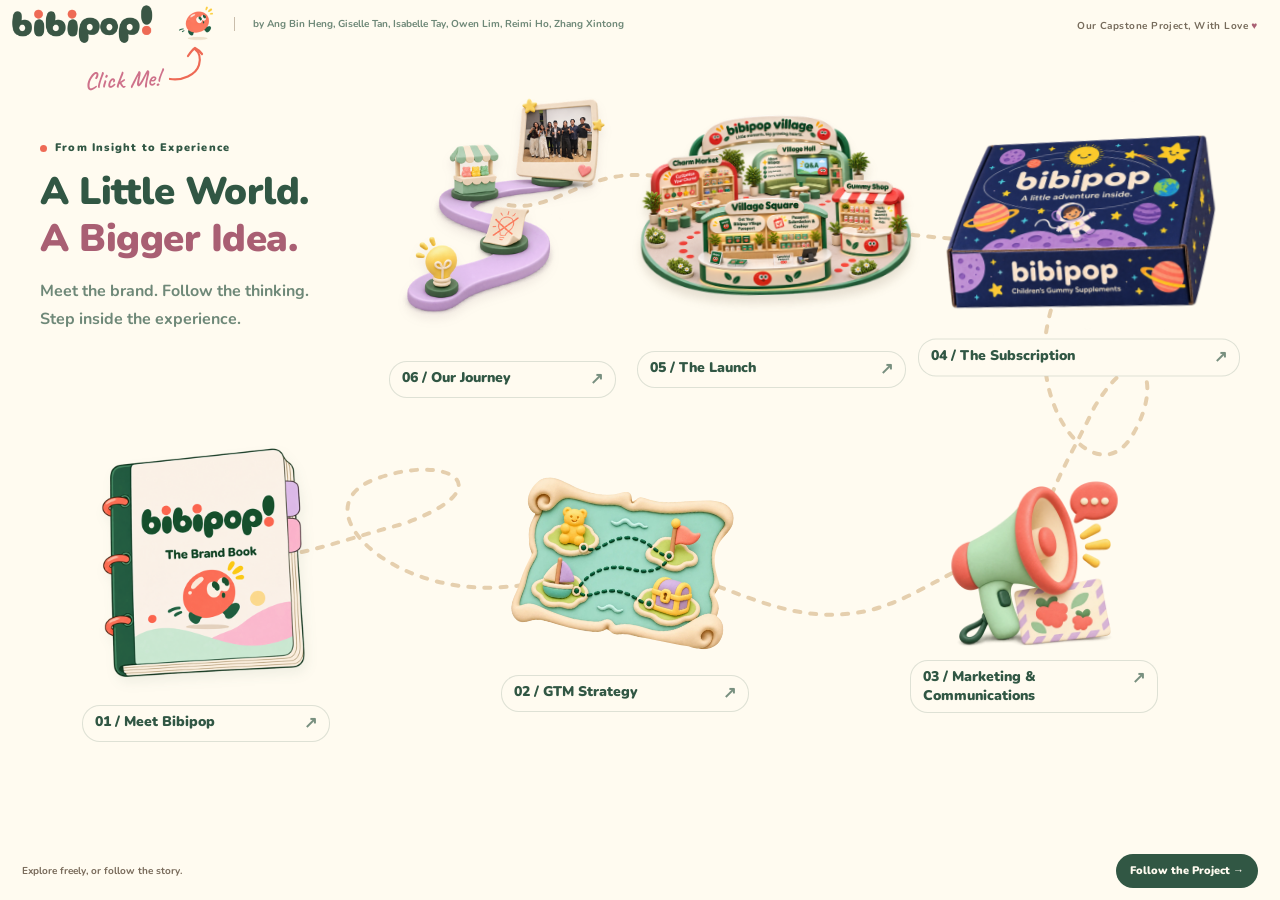
==== commit 2a11858f: "Update "Click Me" to not overlap" ====
--- a/index.html
+++ b/index.html
@@ -1549,6 +1549,33 @@
 #bibipop-demo .bp-bibi-callout>span{font-size:24px;font-weight:600;line-height:1;letter-spacing:.1px;transform:rotate(-2deg);transform-origin:right center}
 #bibipop-demo .bp-bibi-callout svg{width:44px;height:44px;flex-basis:44px}
 @media(max-width:620px){#bibipop-demo .bp-bibi-callout{display:none}}
+
+/* Allow the home callout to sit below Bibi without covering the intro. */
+@media (max-width: 999px) {
+ #bibipop-demo:not(.is-spatial-transition):has(>.stage>.detail[hidden])>header {
+  height: auto;
+ }
+ #bibipop-demo:has(>.stage>.detail[hidden])>header .bp-logo {
+  padding-bottom: 44px;
+ }
+ #bibipop-demo:has(>.stage>.detail[hidden]) .bp-bibi-callout {
+  display: flex;
+ }
+}
+@media (max-width: 620px) {
+ #bibipop-demo:has(>.stage>.detail[hidden])>header .bp-logo {
+  padding-bottom: 35px;
+ }
+ #bibipop-demo:has(>.stage>.detail[hidden]) .bp-bibi-callout {
+  width: max-content;
+  height: 35px;
+  right: 7px;
+  gap: 4px;
+  transform: none;
+ }
+ #bibipop-demo .bp-bibi-callout>span { font-size: 20px; }
+ #bibipop-demo .bp-bibi-callout svg { width: 35px; height: 35px; flex-basis: 35px; }
+}
 
 /* Bibi's welcome at Village Square */
 #bibipop-demo .bp-village-mascot .village-page-heading{max-width:760px;margin-bottom:28px}
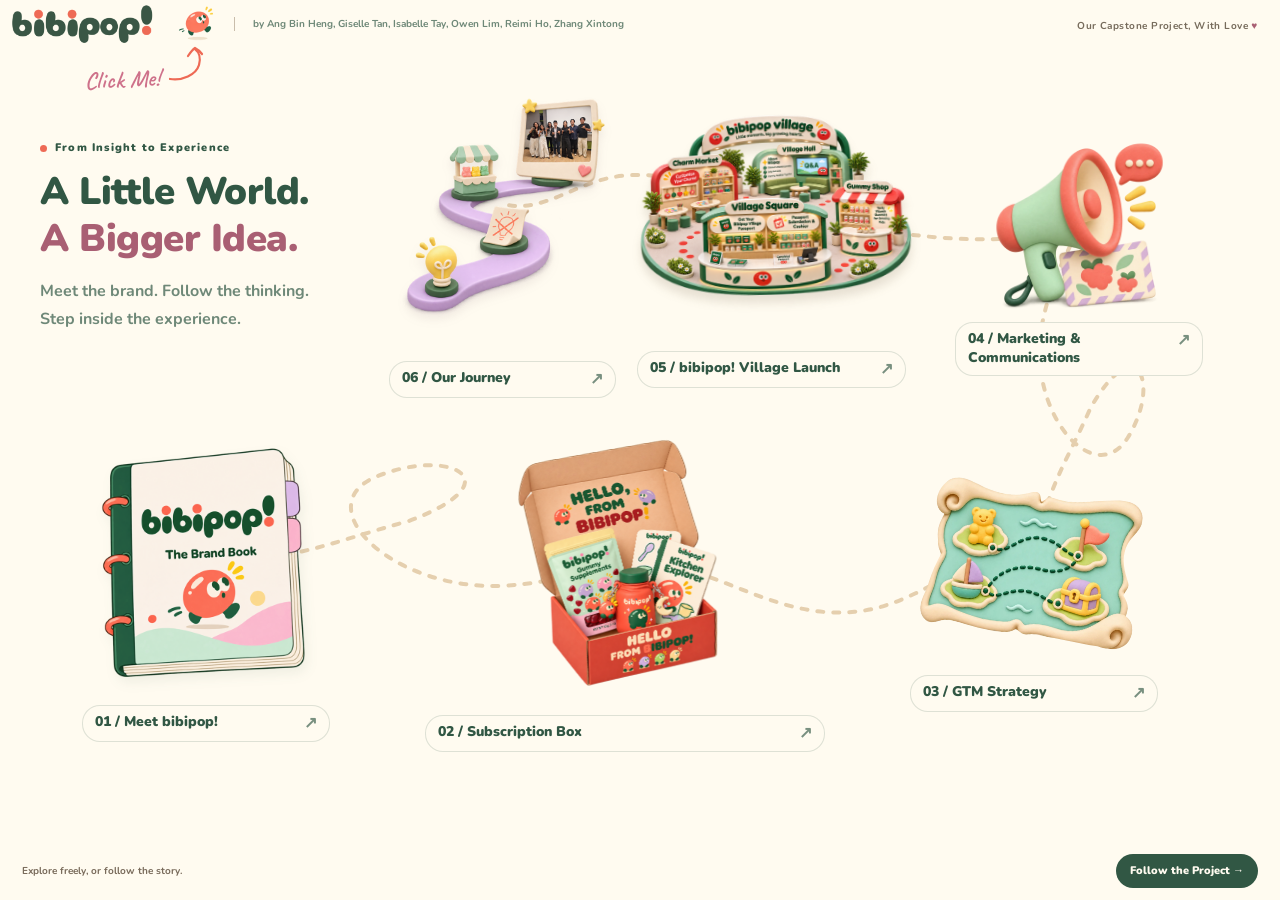
==== commit 10a56910: "Big Update 2.0 finalised flow of all chapters, enhanced and refined layout of information, added new" ====
--- a/index.html
+++ b/index.html
@@ -1,4 +1,4 @@
-<!doctype html><html lang="en"><head><meta charset="utf-8"><meta name="viewport" content="width=device-width, initial-scale=1"><meta name="description" content="Explore the Bibipop consulting project: brand, strategy, subscription experience, village launch and research journey."><title>Inside Bibipop · From insight to experience</title><style>html,body{margin:0;padding:0;min-height:100%;background:#fffbf0}.cursor-interaction{cursor:pointer}</style><style id="subscription-viewer-space">
+<!doctype html><html lang="en"><head><meta charset="utf-8"><meta name="viewport" content="width=device-width, initial-scale=1"><meta name="description" content="Explore the bibipop! consulting project: brand, strategy, subscription experience, village launch and research journey."><title>Inside bibipop! · From insight to experience</title><style>html,body{margin:0;padding:0;min-height:100%;background:#fffbf0}.cursor-interaction{cursor:pointer}</style><style id="subscription-viewer-space">
 /* Spacious subscription model inspection. */
 #bibipop-demo .detail.subscription-feature .feature-view:has(.subscription-inspect.is-visible){height:clamp(650px,80svh,1020px)}
 #bibipop-demo .subscription-inspect{padding:12px 8px}
@@ -65,20 +65,102 @@
 #bibipop-demo .subscription-inspect-grid:not(.has-interactive-model) .bottle-interaction-tip { display:none; }
 #bibipop-demo .activity-example-link { display:flex; align-items:center; min-height:44px; padding:4px 8px; margin:1px 0 -4px -8px; }
 </style>
+<style id="subscription-context-style">
+#bibipop-demo .subscription-unboxing-title{font-family:var(--bp-display);font-size:clamp(25px,2.5vw,34px);line-height:1.2;color:var(--bibipop-green);margin:24px 0 16px}
+#bibipop-demo .subscription-unboxing-title[hidden]{display:none!important}
+#bibipop-demo .subscription-context[hidden]{display:none!important}
+#bibipop-demo .subscription-context{position:relative;box-sizing:border-box;min-width:0;isolation:isolate;margin:8px 0 28px;padding:clamp(20px,3vw,32px);border:1px solid #31574426;border-radius:24px;background:#f4eef7;color:var(--ink)}
+#bibipop-demo .subscription-context h3{font-family:var(--bp-display);font-size:clamp(25px,2.5vw,34px);line-height:1.15;margin:8px 0 12px}
+#bibipop-demo .subscription-context p{font-family:var(--bp-body);font-size:16px;line-height:1.65;margin:0;max-width:90ch}
+#bibipop-demo .subscription-context-steps{display:grid;grid-template-columns:repeat(3,minmax(0,1fr));gap:16px;margin:22px 0}
+#bibipop-demo .subscription-context-steps article{padding:20px;border-radius:18px;background:#fffbf0}
+#bibipop-demo .subscription-context-steps article:nth-child(2){background:#e5f1e5}
+#bibipop-demo .subscription-context-steps article:nth-child(3){background:#f9edcb}
+#bibipop-demo .subscription-context-number{font-family:var(--bp-display);font-size:14px;color:#315744}
+#bibipop-demo .subscription-context h4{font-family:var(--bp-display);font-size:23px;line-height:1.2;margin:8px 0}
+#bibipop-demo .subscription-context-steps p{font-size:15px}
+#bibipop-demo .subscription-context .subscription-context-invitation{font-weight:900;color:#315744}
+@media(max-width:700px){#bibipop-demo .subscription-context-steps{grid-template-columns:minmax(0,1fr);gap:12px}#bibipop-demo .subscription-context{padding:20px;border-radius:20px}#bibipop-demo .subscription-context-steps article{padding:18px}}
+</style>
+<style id="bp-brand-deck-refresh">
+#bibipop-demo .bp-brand-reference-grid{display:grid;grid-template-columns:repeat(2,minmax(0,1fr));gap:20px;margin:20px 0}
+#bibipop-demo .bp-brand-reference-grid figure{margin:0;min-width:0}
+#bibipop-demo .bp-brand-reference-grid img{display:block;width:100%;height:auto;border:1px solid #31574429;border-radius:14px}
+#bibipop-demo .bp-brand-reference-grid figcaption{margin-top:8px;font-weight:900}
+#bibipop-demo .bp-brand-voice-guide{margin-top:28px}
+@media(max-width:700px){#bibipop-demo .bp-brand-reference-grid{grid-template-columns:minmax(0,1fr)}}
+</style><style id="bp-visible-logo-sections">
+#bibipop-demo .bp-logo-section>.bp-logo-section-title{margin:0;padding:17px 20px;font:900 15px/1.5 'Nunito',sans-serif;color:var(--bibipop-green);background:var(--bibipop-mint);border-bottom:1px solid var(--bp-border)}
+</style>
+<style id="mc-deck-update-2027">
+#bibipop-demo .mc-objectives{grid-template-columns:repeat(2,minmax(0,1fr));margin:14px 0}
+#bibipop-demo .mc-table-wrap{max-width:100%;overflow-x:auto;margin:16px 0 24px;border:1px solid var(--bp-border);border-radius:18px}
+#bibipop-demo .mc-table{width:100%;border-collapse:collapse;text-align:left;font:inherit;line-height:1.6}
+#bibipop-demo .mc-table caption{text-align:left;padding:16px 20px;font-weight:900;background:var(--bibipop-mint)}
+#bibipop-demo .mc-table th,#bibipop-demo .mc-table td{padding:13px 18px;border-bottom:1px solid var(--bp-border);vertical-align:top}
+#bibipop-demo .mc-table thead{background:#f5edda}#bibipop-demo .mc-table tbody th{font-weight:800}
+#bibipop-demo .mc-table tbody tr:last-child>*{border-bottom:0}
+#bibipop-demo .mc-condo-example{max-width:340px;margin:20px auto}
+#bibipop-demo .mc-condo-example img{width:100%;height:auto;display:block;border-radius:16px}
+#bibipop-demo .mc-condo-example figcaption{font-size:.8rem;text-align:center;margin-top:10px}
+@media(max-width:700px){#bibipop-demo .mc-objectives{grid-template-columns:1fr}#bibipop-demo .mc-table th,#bibipop-demo .mc-table td{padding:10px 12px;min-width:110px}}
+</style>
+<style id="mc-readable-text">
+#bibipop-demo .mc-plan{--mc-copy-width:68ch}
+#bibipop-demo .mc-plan .mc-section-body{font-size:16px;line-height:1.7}
+#bibipop-demo .mc-plan p{margin:0 0 14px;max-width:var(--mc-copy-width)}
+#bibipop-demo .mc-plan h4{line-height:1.25;text-wrap:balance;margin:0 0 12px}
+#bibipop-demo .mc-plan h5{font:900 14px/1.4 'Nunito',sans-serif;margin:0 0 8px;color:var(--bibipop-green)}
+#bibipop-demo .mc-plan .mc-subhead{margin:32px 0 16px}
+#bibipop-demo .mc-plan ul{padding-inline-start:22px;margin:10px 0 16px;list-style:disc}
+#bibipop-demo .mc-plan li{padding-left:2px;margin:0 0 8px;line-height:1.65}
+#bibipop-demo .mc-plan li:last-child{margin-bottom:0}
+#bibipop-demo .mc-plan article>ul:last-child,#bibipop-demo .mc-plan section>ul:last-child{margin-bottom:0}
+#bibipop-demo .mc-plan .mc-grid>article,#bibipop-demo .mc-plan .mc-pair>article{padding:24px;min-width:0}
+#bibipop-demo .mc-plan .mc-audience-cards,#bibipop-demo .mc-plan .mc-objectives{gap:20px}
+#bibipop-demo .mc-plan .mc-audience-cards h4{font-size:21px}
+#bibipop-demo .mc-plan .mc-editorial-pillars{grid-template-columns:minmax(0,1fr);gap:20px}
+#bibipop-demo .mc-plan .mc-editorial-pillars>article{padding:26px 28px}
+#bibipop-demo .mc-plan .mc-purpose{max-width:76ch}
+#bibipop-demo .mc-plan .mc-pillar-layout{display:grid;grid-template-columns:1.25fr 1fr;gap:24px;margin-top:20px;border-top:1px solid #31574422;padding-top:20px}
+#bibipop-demo .mc-plan .mc-pillar-layout ul{margin:0}
+#bibipop-demo .mc-plan .mc-execution-card{display:grid;grid-template-columns:minmax(0,1fr) 130px;gap:20px;align-items:start}
+#bibipop-demo .mc-plan .mc-execution-card figure{margin:0;align-self:center}
+#bibipop-demo .mc-plan .mc-execution-card img{display:block;width:130px;max-height:240px;height:auto;object-fit:contain;margin:0 auto}
+#bibipop-demo .mc-plan .mc-format-grid{display:grid;grid-template-columns:repeat(2,minmax(0,1fr));gap:16px}
+#bibipop-demo .mc-plan .mc-format-grid article{padding:22px;background:#fffaf1;border:1px solid var(--bp-border);border-radius:18px;min-width:0}
+#bibipop-demo .mc-plan .mc-format-grid h5{font-size:19px}
+#bibipop-demo .mc-plan .mc-format-grid p{margin-bottom:10px}
+#bibipop-demo .mc-plan .mc-fact{margin:18px 0;padding:0;display:block}
+#bibipop-demo .mc-plan .mc-fact dt{font:900 13px/1.5 'Nunito',sans-serif;color:var(--bibipop-green);margin-bottom:6px}
+#bibipop-demo .mc-plan .mc-fact dd{margin:0;max-width:var(--mc-copy-width)}
+#bibipop-demo .mc-plan .mc-fact dd ul{margin:0}
+#bibipop-demo .mc-plan .mc-note{font-size:14px;line-height:1.65;max-width:80ch}
+#bibipop-demo .mc-plan .mc-table th,#bibipop-demo .mc-plan .mc-table td{line-height:1.55;padding:15px 18px}
+#bibipop-demo .mc-plan #mc-budget .mc-table tbody tr:last-child{font-weight:900}
+#bibipop-demo .mc-plan .mc-cal-legend{list-style:none;padding:0}
+#bibipop-demo .mc-plan .mc-cal-legend li{padding:0;margin:0}
+#bibipop-demo .mc-plan .mc-journey>li{margin:0}
+@media(max-width:1100px){#bibipop-demo .mc-plan .mc-execution-card{grid-template-columns:minmax(0,1fr)}#bibipop-demo .mc-plan .mc-execution-card figure{justify-self:start}}
+@media(max-width:800px){#bibipop-demo .mc-plan .mc-audience-cards,#bibipop-demo .mc-plan .mc-platforms,#bibipop-demo .mc-plan .mc-phases{grid-template-columns:1fr}}
+@media(max-width:650px){#bibipop-demo .mc-plan .mc-pillar-layout,#bibipop-demo .mc-plan .mc-format-grid{grid-template-columns:1fr;gap:20px}#bibipop-demo .mc-plan .mc-grid>article,#bibipop-demo .mc-plan .mc-pair>article,#bibipop-demo .mc-plan .mc-editorial-pillars>article{padding:20px}#bibipop-demo .mc-plan .mc-subhead{margin-top:28px}}
+</style>
+<style id="bp-coral-guidelines">#bibipop-demo .subscription-previous-concept{margin:32px 0;border:1px solid #31574430;border-radius:24px;padding:22px;background:#f5effa}#bibipop-demo .subscription-previous-concept>summary{cursor:pointer;font:900 19px/1.5 'Nunito',sans-serif;color:#315744}#bibipop-demo .subscription-previous-concept>p{max-width:70ch;line-height:1.7}#bibipop-demo .subscription-previous-concept[hidden]{display:none}#bibipop-demo .bp-box-prototype-note{padding:18px 22px;border-radius:16px;background:#fff0da;max-width:80ch;line-height:1.65}#bibipop-demo .bp-box-assembly li{margin-bottom:16px;line-height:1.75}#bibipop-demo .bp-box-print-section .bp-reading-list li{margin-bottom:12px;line-height:1.7}</style>
+<style id="bp-subscription-deck-review">#bibipop-demo .subscription-rationale-title{margin:28px 0 16px;font-size:22px}#bibipop-demo .subscription-context .village-card-grid{margin-bottom:22px}#bibipop-demo .subscription-context li{margin:0 0 10px;line-height:1.65}#bibipop-demo .subscription-cost-overview{margin:26px 0 32px}#bibipop-demo .subscription-cost-overview .village-card-grid.three{display:grid;grid-template-columns:repeat(3,minmax(0,1fr));gap:18px}#bibipop-demo .subscription-cost-overview h4{margin-bottom:16px}#bibipop-demo .subscription-deck-note{max-width:76ch;line-height:1.65;font-size:14px;margin:18px 0}#bibipop-demo .subscription-info-panel>.mc-subhead{margin:28px 0 16px}@media(max-width:850px){#bibipop-demo .subscription-cost-overview .village-card-grid.three{grid-template-columns:1fr}}</style>
 </head><body><div id="bibipop-demo"><svg width="0" height="0" aria-hidden="true" style="position:absolute"><defs><filter id="bp-edge-clean" color-interpolation-filters="sRGB"><feComponentTransfer><feFuncA type="table" tableValues="0 0 .2 .7 1"/></feComponentTransfer></filter></defs></svg>
-<header><strong class="bp-logo" data-preserve-case><img class="bp-header-wordmark" src="assets/917c8cc4742b2453d92f.png" alt="Bibipop" width="1008" height="312"><span class="bp-bibi-chooser"><button class="bp-bibi-trigger" type="button" aria-expanded="false" aria-controls="bp-bibi-choices" aria-label="Choose Bibi Cursor Colour"><img class="bp-header-mascot" src="assets/49097bf78871de090f57.png" alt="" aria-hidden="true" width="176" height="176" draggable="false"></button><span class="bp-bibi-callout" aria-hidden="true"><span>Click Me!</span><svg viewBox="0 0 44 44" fill="none" aria-hidden="true"><path d="M4 33C16 35 30 29 33 19C35 12 33 6 29 3" stroke="currentColor" stroke-width="2.25" stroke-linecap="round"/><path d="M22 10Q26 4 29 2Q33 4 36 8" stroke="currentColor" stroke-width="2.25" stroke-linecap="round" stroke-linejoin="round"/></svg></span><span class="bp-bibi-choices" id="bp-bibi-choices" role="group" aria-label="Choose a Bibi Cursor Colour" hidden></span><span class="bp-bibi-picker-status" role="status" aria-live="polite"></span></span></strong><span class="crumb" aria-live="polite">by Ang Bin Heng, Giselle Tan, Isabelle Tay, Owen Lim, Reimi Ho, Zhang Xintong</span><small class="capstone-credit">Our Capstone Project, With Love <span aria-hidden="true">&hearts;</span></small></header>
+<header><strong class="bp-logo" data-preserve-case><img class="bp-header-wordmark" src="assets/917c8cc4742b2453d92f.png" alt="bibipop!" width="1008" height="312"><span class="bp-bibi-chooser"><button class="bp-bibi-trigger" type="button" aria-expanded="false" aria-controls="bp-bibi-choices" aria-label="Choose Bibi Cursor Colour"><img class="bp-header-mascot" src="assets/49097bf78871de090f57.png" alt="" aria-hidden="true" width="176" height="176" draggable="false"></button><span class="bp-bibi-callout" aria-hidden="true"><span>Click Me!</span><svg viewBox="0 0 44 44" fill="none" aria-hidden="true"><path d="M4 33C16 35 30 29 33 19C35 12 33 6 29 3" stroke="currentColor" stroke-width="2.25" stroke-linecap="round"/><path d="M22 10Q26 4 29 2Q33 4 36 8" stroke="currentColor" stroke-width="2.25" stroke-linecap="round" stroke-linejoin="round"/></svg></span><span class="bp-bibi-choices" id="bp-bibi-choices" role="group" aria-label="Choose a Bibi Cursor Colour" hidden></span><span class="bp-bibi-picker-status" role="status" aria-live="polite"></span></span></strong><span class="crumb" aria-live="polite">by Ang Bin Heng, Giselle Tan, Isabelle Tay, Owen Lim, Reimi Ho, Zhang Xintong</span><small class="capstone-credit">Our Capstone Project, With Love <span aria-hidden="true">&hearts;</span></small></header>
 <div class="stage"><div class="world"><svg class="world-trail" viewBox="0 0 1600 900" preserveAspectRatio="none" aria-hidden="true"><path class="world-chapter-trail" fill="none" stroke="#cda66f" stroke-width="4" stroke-linecap="round" stroke-dasharray="6 10" opacity=".78"/></svg>
 <div class="intro"><span class="eyebrow">FROM INSIGHT TO EXPERIENCE</span><h1><span class="intro-line">A Little World.</span><span class="intro-line">A Bigger Idea.</span></h1><p>Meet the brand. Follow the thinking.<br>Step inside the experience.</p><button type="button" class="bp-mobile-start">Follow the Project <span aria-hidden="true">→</span></button></div>
-<button class="object brand cursor-interaction" data-key="brand" type="button" aria-label="Enter the brand book"><img class="art brand-book-art" src="assets/preview-fa019cf098b161cd36fa.png" decoding="async" alt="Bibipop ring-bound brand book with the official logo, Bibi mascot and pastel cover" width="1254" height="1254" draggable="false"><span class="label">01 / Meet Bibipop <span>↗</span></span></button>
-<button class="object strategy cursor-interaction" data-key="strategy" type="button" aria-label="Enter GTM Strategy"><span class="art strategy-map-art gtm-map-art"><img src="assets/gtm-strategy-map.webp" decoding="async" alt="" width="900" height="600" draggable="false"></span><span class="label">02 / GTM Strategy <span>↗</span></span></button>
-<button class="object marketing cursor-interaction" data-key="marketing" type="button" aria-label="Enter Marketing &amp; Communications"><span class="art marketing-art" aria-hidden="true"><img class="marketing-megaphone" src="assets/marketing-megaphone.webp" alt="" width="800" height="800" draggable="false"></span><span class="label">03 / Marketing &amp; Communications <span>↗</span></span></button>
-<button class="object subscription cursor-interaction" data-key="subscription" type="button" aria-label="Enter the subscription box"><span class="art box"><small>A LITTLE JOY, EVERY MONTH</small><b>bibipop</b><i>◡</i><span>THE EVERYDAY ADVENTURE BOX</span></span><span class="label">04 / The subscription <span>↗</span></span></button>
-<button class="object village cursor-interaction" data-key="village" type="button" aria-label="Enter Bibipop Village"><span class="art mini"><small>BIBIPOP VILLAGE</small><i class="stall a">CHARMS</i><i class="stall b">HALL</i><i class="stall c">GUMMIES</i><span class="square">Village Square</span></span><span class="label">05 / The launch <span>↗</span></span></button>
-<button class="object journey cursor-interaction" data-key="journey" type="button" aria-label="Enter our consulting journey"><img class="art journey-path-art" src="assets/preview-journey-path.png" decoding="async" alt="A winding pastel path from a lightbulb and idea sketch to a village booth and our team photo" width="1280" height="1280" draggable="false"><span class="label">06 / Our journey <span>↗</span></span></button>
-
-<span class="table-note">A CONSULTING PROJECT FOR BIBIPOP / SINGAPORE</span>
+<button class="object brand cursor-interaction" data-key="brand" type="button" aria-label="Enter the brand book"><img class="art brand-book-art" src="assets/preview-fa019cf098b161cd36fa.png" decoding="async" alt="bibipop! ring-bound brand book with the official logo, Bibi mascot and pastel cover" width="1254" height="1254" draggable="false"><span class="label">01 / Meet bibipop! <span>↗</span></span></button>
+<button class="object subscription cursor-interaction" data-key="subscription" type="button" aria-label="Enter the subscription box"><span class="art box"><small>A LITTLE JOY, EVERY MONTH</small><b>bibipop!</b><i>◡</i><span>THE EVERYDAY ADVENTURE BOX</span></span><span class="label">02 / Subscription Box <span>↗</span></span></button>
+<button class="object strategy cursor-interaction" data-key="strategy" type="button" aria-label="Enter GTM Strategy"><span class="art strategy-map-art gtm-map-art"><img src="assets/gtm-strategy-map.webp" decoding="async" alt="" width="900" height="600" draggable="false"></span><span class="label">03 / GTM Strategy <span>↗</span></span></button>
+<button class="object marketing cursor-interaction" data-key="marketing" type="button" aria-label="Enter Marketing &amp; Communications"><span class="art marketing-art" aria-hidden="true"><img class="marketing-megaphone" src="assets/marketing-megaphone.webp" alt="" width="800" height="800" draggable="false"></span><span class="label">04 / Marketing &amp; Communications <span>↗</span></span></button>
+<button class="object village cursor-interaction" data-key="village" type="button" aria-label="Enter bibipop! Village"><span class="art mini"><small>bibipop! VILLAGE</small><i class="stall a">CHARMS</i><i class="stall b">HALL</i><i class="stall c">GUMMIES</i><span class="square">Village Square</span></span><span class="label">05 / bibipop! Village Launch <span>↗</span></span></button>
+<button class="object journey cursor-interaction" data-key="journey" type="button" aria-label="Enter our consulting journey"><img class="art journey-path-art" src="assets/preview-journey-path.png" decoding="async" alt="A winding pastel path from a lightbulb and idea sketch to a village booth and our team photo" width="1280" height="1280" draggable="false"><span class="label">06 / Our Journey <span>↗</span></span></button>
+
+<span class="table-note">A CONSULTING PROJECT FOR bibipop! / SINGAPORE</span>
 </div>
-<section class="detail" hidden aria-label="Selected chapter"><div class="toolbar"><button class="back cursor-interaction" type="button">↙ Overview</button><span class="count"></span></div><div class="content"><span class="eyebrow kicker"></span><h2></h2><p class="lead"></p><div class="feature-view" hidden></div><div class="pieces"></div><div class="topics" aria-label="Chapter topics"></div><div class="copy" aria-live="polite"></div></div><div class="bottom"><span>The Bibipop project</span><button class="next cursor-interaction" type="button">Next chapter →</button></div></section>
+<section class="detail" hidden aria-label="Selected chapter"><div class="toolbar"><button class="back cursor-interaction" type="button">↙ Overview</button><span class="count"></span></div><div class="content"><span class="eyebrow kicker"></span><h2></h2><p class="lead"></p><div class="feature-view" hidden></div><div class="pieces"></div><div class="topics" aria-label="Chapter topics"></div><div class="copy" aria-live="polite"></div></div><div class="bottom"><span>The bibipop! project</span><button class="next cursor-interaction" type="button">Next chapter →</button></div></section>
 </div><footer><span class="status" aria-live="polite">Explore freely, or follow the story.</span><button class="start cursor-interaction" type="button">Follow the project →</button></footer>
 </div>
 <style>
@@ -1299,7 +1381,7 @@
 #bibipop-demo .capstone-credit{color:#647b69}
 #bibipop-demo .world>.intro p{line-height:1.7;color:#7d6a83}
 
-/* Bibipop Brand Guidelines 2026: primary, secondary and supporting palettes. */
+/* bibipop! Brand Guidelines 2026: primary, secondary and supporting palettes. */
 :root{--bibipop-green:#315744;--bibipop-coral:#ee6a55;--bibipop-cream:#fffbf0;--bibipop-mint:#e5f1e5;--bibipop-pink:#f3c9d1;--bibipop-butter:#f2e1a5;--bibipop-lilac:#d9d0e8}
 html,body{background:var(--bibipop-cream)}
 #bibipop-demo{--bp-display:'Nunito','Nunito',sans-serif;--bp-body:'Nunito',sans-serif;--bp-ink:#315744;--bp-muted:#647b69;--bp-border:#31574425;--bp-surface:#fffbf0;color:var(--bibipop-green);font-weight:700;background:var(--bibipop-cream)}
@@ -1606,27 +1688,29 @@
 (()=>{
 const root=document.getElementById('bibipop-demo'),world=root.querySelector('.world'),stage=root.querySelector('.stage'),detail=root.querySelector('.detail');
 const overviewCredit=root.querySelector('.crumb').textContent;
-const order=['brand','strategy','marketing','subscription','village','journey'];
+const order=['brand','subscription','strategy','marketing','village','journey'];
 const chapters={
-brand:{title:'Little moments.\nBig growing hearts.',kicker:'01 / MEET BIBIPOP',name:'The Brand Book',color:'#fffbf0',lead:'A joyful daily ritual. Clear information for parents. A playful world for little ones.',pieces:[['THE PARENT','Confidence & convenience','A reassuring brand and a simpler daily routine.'],['THE CHILD','Play & ownership','A familiar container and activities to enjoy together.'],['THE BRAND','A shared ritual','Nutrition supported by an engaging family experience.']],tabs:[['Positioning','Bibipop differentiates through the experience around the product: a daily ritual supported by trust, convenience and child engagement.'],['Brand identity','Dark green and coral, Sniglet and Nunito, and Bibi bring a warm, playful brand world to life.'],['The brief','Singapore launch · children aged 3–8 · parents as buyers. The project focuses on branding, experience and go-to-market decisions.']]},
-strategy:{title:'GTM Strategy',kicker:'02 / GO-TO-MARKET',name:'GTM Strategy',color:'#e5f1e5',lead:'Our launch strategy explains why parents might choose Bibipop, how families can try it, and how the subscription fits their routine.',pieces:[],tabs:[]},
-marketing:{title:'Marketing & Communications',kicker:'03 / THE CAMPAIGN PLAN',name:'Marketing & Communications',color:'#f3eafa',lead:'How we’ll introduce Bibipop to Singapore parents, build trust and turn interest into first-box trials and subscriptions.',pieces:[],tabs:[]},
-subscription:{title:'Refills and a little\ntime together.',kicker:'04 / THE CORE EXPERIENCE',name:'The Subscription Box',color:'#fffbf0',lead:'Each monthly box includes gummy refills and an activity for parents and children to do together.',pieces:[['START','Make it theirs','A starter experience with a reusable squishy bottle.'],['REFILL','Keep it simple','Monthly gummy refills. Suggested subscription box prices range from S$30 to S$39 per month, depending on the plan.'],['PLAY','Something to anticipate','Packaging that becomes a game, puzzle or shared activity.']],tabs:[['Inside the box','Explore the refill, family activity and starter components. First-box contents to be finalised.'],['Monthly ritual','Receive → replenish → enjoy an activity together → repeat. Families make the routine their own with a personalised bottle and a new activity each month.'],['Next steps','Family testing, activity costing, subscription retention tracking and container suitability checks.']]},
-village:{title:'It takes a village\nto start a ritual.',kicker:'05 / THE LAUNCH CAMPAIGN',name:'Bibipop Village',color:'#fffbf0',lead:'A pop-up where families can meet Bibi, try the gummies and explore the subscription together.',pieces:[['BEGIN & FINISH','Village Square','Passport collection, brand introduction and cashier.'],['LEARN & MAKE','Hall + Charm Market','Parent education and a shared DIY charm workshop.'],['TRY','Gummy Shop','Supervised product trial with parental consent.']],tabs:[['The passport','Collect a free passport at Village Square. Complete all four booths and return with four stamps for a free Village Chief Badge and access to the proposed one-year subscription offer. A visit is designed to take 20–25 minutes.'],['The space','Four compact booths surround Village Square: the Charm Market DIY workshop, Village Hall FAQ boards and Q&A, and Gummy Shop sampling. A weekend mall atrium with high family footfall is the proposed setting.'],['Conversion','At Village Square, families can buy a full-price one-month refill and squishy bottle without a subscription box, or consider the one-year subscription with a first-month box and bottle. The proposed launch discount is to be confirmed.']]},
-journey:{title:'A little peek\nbehind our thinking.',kicker:'06 / OUR CONSULTING JOURNEY',name:'Our Consulting Journey',color:'#d9d0e8',lead:'Come along as we look back at how Bibipop took shape.',pieces:[['INVESTIGATE','Ask & understand','Client constraints, parent research and competitor analysis.'],['DEVELOP','Prototype & challenge','Explore the subscription experience and launch concept.'],['REFINE','Choose & explain','Connect each final recommendation to its rationale.']],tabs:[['Research','The team used parent survey responses, competitor research and client constraints to guide the launch and subscription recommendations.'],['Design rationale','Compact modular booths make the Village practical to stage. A personalised Bibipop bottle connects the launch experience with the daily routine.'],['Next steps','Family testing, recurring activity costing, subscription retention tracking and bottle suitability checks.']]}
+brand:{title:'Little moments.\nBig growing hearts.',kicker:'01 / MEET bibipop!',name:'Meet bibipop!',color:'#fffbf0',lead:'A joyful daily ritual. Clear information for parents. A playful world for little ones.',pieces:[['THE PARENT','Confidence & convenience','A reassuring brand and a simpler daily routine.'],['THE CHILD','Play & ownership','A familiar container and activities to enjoy together.'],['THE BRAND','A shared ritual','Nutrition supported by an engaging family experience.']],tabs:[['Positioning','bibipop! differentiates through the experience around the product: a daily ritual supported by trust, convenience and child engagement.'],['Brand identity','Dark green and coral, Sniglet and Nunito, and Bibi bring a warm, playful brand world to life.'],['The brief','Singapore launch · children aged 3–8 · parents as buyers. The project focuses on branding, experience and go-to-market decisions.']]},
+strategy:{title:'GTM Strategy',kicker:'03 / GO-TO-MARKET',name:'GTM Strategy',color:'#e5f1e5',lead:'Our launch strategy explains why parents might choose bibipop!, how families can try it, and how the subscription fits their routine.',pieces:[],tabs:[]},
+marketing:{title:'Marketing & Communications',kicker:'04 / THE CAMPAIGN PLAN',name:'Marketing & Communications',color:'#f3eafa',lead:'How we’ll introduce bibipop! to Singapore parents, build trust and turn interest into first-box trials and subscriptions.',pieces:[],tabs:[]},
+subscription:{title:'Refills and a little\ntime together.',kicker:'02 / THE CORE EXPERIENCE',name:'Subscription Box',color:'#fffbf0',lead:'Each monthly box includes gummy refills and an activity for parents and children to do together.',pieces:[['START','Make it theirs','A starter experience with a reusable squishy bottle.'],['REFILL','Keep it simple','Monthly gummy refills. Suggested subscription box prices range from S$30 to S$39 per month, depending on the plan.'],['PLAY','Something to anticipate','Packaging that becomes a game, puzzle or shared activity.']],tabs:[['Inside the box','Explore the refill, family activity and starter components. First-box contents to be finalised.'],['Monthly ritual','Receive → replenish → enjoy an activity together → repeat. Families make the routine their own with a personalised bottle and a new activity each month.'],['Next steps','Family testing, activity costing, subscription retention tracking and container suitability checks.']]},
+village:{title:'It takes a village\nto start a ritual.',kicker:'05 / THE LAUNCH CAMPAIGN',name:'bibipop! Village Launch',color:'#fffbf0',lead:'A pop-up where families can meet Bibi, try the gummies and explore the subscription together.',pieces:[['BEGIN & FINISH','Village Square','Passport collection, brand introduction and cashier.'],['LEARN & MAKE','Hall + Charm Market','Parent education and a shared DIY charm workshop.'],['TRY','Gummy Shop','Supervised product trial with parental consent.']],tabs:[['The passport','Collect a free passport at Village Square. Complete all four booths and return with four stamps for a free Village Chief Badge and access to the proposed one-year subscription offer. A visit is designed to take 20–25 minutes.'],['The space','Four compact booths surround Village Square: the Charm Market DIY workshop, Village Hall FAQ boards and Q&A, and Gummy Shop sampling. A weekend mall atrium with high family footfall is the proposed setting.'],['Conversion','At Village Square, families can buy a full-price one-month refill and squishy bottle without a subscription box, or consider the one-year subscription with a first-month box and bottle. The proposed launch discount is to be confirmed.']]},
+journey:{title:'A little peek\nbehind our thinking.',kicker:'06 / OUR JOURNEY',name:'Our Journey',color:'#d9d0e8',lead:'Come along as we look back at how bibipop! took shape.',pieces:[['INVESTIGATE','Ask & understand','Client constraints, parent research and competitor analysis.'],['DEVELOP','Prototype & challenge','Explore the subscription experience and launch concept.'],['REFINE','Choose & explain','Connect each final recommendation to its rationale.']],tabs:[['Research','The team used parent survey responses, competitor research and client constraints to guide the launch and subscription recommendations.'],['Design rationale','Compact modular booths make the Village practical to stage. A personalised bibipop! bottle connects the launch experience with the daily routine.'],['Next steps','Family testing, recurring activity costing, subscription retention tracking and bottle suitability checks.']]}
 };
 const feature=detail.querySelector('.feature-view');
 const assets={"bottle":"assets/773a8d1e52b7f1e5ff86.png","box":"assets/1d090dfcda9feefb9cd1.png","mall":"assets/village-mall-setting-2026.png","village":"assets/village-overview-2026.png","base":"assets/81c65f9f609313b68f84.png","entrance":"assets/818c428526541b8b8e2c.png","square":"assets/village-square-2026.png","hall":"assets/village-hall-2026.png","charm":"assets/village-charm-2026.png","gummy":"assets/village-gummy-2026.png","booklet":"assets/12ad58a825f75a6f5b3c.png","closedBox":"assets/38b7c547db28322b1d25.png","concept":"assets/village-concept-immersive-2026.png"};
-const modelHTML=`<span class="village-base"></span><span class="village-shadow"></span><img class="village-art" src="assets/preview-village-overview-2026.png" decoding="async" alt="3D Bibipop Village with its four stations">`;
+const modelHTML=`<span class="village-base"></span><span class="village-shadow"></span><img class="village-art" src="assets/preview-village-overview-2026.png" decoding="async" alt="3D bibipop! Village with its four stations">`;
 const kitHTML=closedBoxMarkup();
+ const finalisedBoxArt="assets/subscription-finalised.png";
 const villageObject=root.querySelector('[data-key="village"]');
 const subscriptionObject=root.querySelector('[data-key="subscription"]');
 villageObject.classList.add('depth-object');subscriptionObject.classList.add('depth-object');
 villageObject.querySelector('.art').innerHTML=modelHTML+'<span class="depth-tag">EXPLORE THE VILLAGE</span>';
-subscriptionObject.querySelector('.art').innerHTML=kitHTML+'<span class="depth-tag">BOX + SQUISHY BOTTLE</span>';
+const overviewBoxArt="assets/subscription-overview-transparent.png";
+subscriptionObject.querySelector('.art').innerHTML=`<span class="closed-kit-photo"><img src="${overviewBoxArt}" width="1189" height="1323" alt="Finalised coral bibipop! subscription box" decoding="async"></span><span class="depth-tag">BOX + SQUISHY BOTTLE</span>`;
 const motionReduced=matchMedia('(prefers-reduced-motion: reduce)').matches;
 const uiStorageKey='bibipop.ui.v2:'+location.pathname;
-const uiViews={brand:[0,1,2],strategy:[0,1,2,3],marketing:[0,1,2,3,4,5,6],subscription:[0,1,2,3,4,5],village:[0,1,3,4,5,6,7,8,9,10,11,12,13,14,15],journey:[0,1,2,3]};
+const uiViews={brand:[0,1,2],strategy:[0,1,2,3],marketing:[0,1,2,3,4,5,6,7],subscription:[0,1,2,3,4,5],village:[0,1,3,4,5,6,7,8,9,10,11,12,13,14,15],journey:[0,1,2,3]};
 let uiMemory={},uiRestoring=false,uiRouting=false,uiScrollTimer=0,uiRestoreToken=0,uiRouteTimer=0;
 try{const saved=JSON.parse(sessionStorage.getItem(uiStorageKey)||'{}');if(saved&&typeof saved==='object')uiMemory=saved;}catch{}
 function uiView(key){const value=Number(uiMemory[key]?.view);return uiViews[key]?.includes(value)?value:0;}
@@ -1871,33 +1955,36 @@
   <section class="strategy-sheet" id="strategy-panel-product" aria-labelledby="strategy-product">
     <div class="strategy-heading">
       <span class="strategy-number strategy-pink" aria-hidden="true">01</span>
-      <div><span class="strategy-meta">Positioning and product experience</span><h3 id="strategy-product" tabindex="-1">Product</h3></div>
+      <div><span class="strategy-meta">Target market and differentiation</span><h3 id="strategy-product" tabindex="-1">Product</h3></div>
     </div>
-    <p class="strategy-highlight">For parents of young children seeking a premium daily supplement, Bibipop offers sugar-free gummies with clear information about ingredients and quality. Bibi, personalised bottles and shared activities help children enjoy the routine.</p>
+    <p class="strategy-highlight">Our product strategy is to meet parents' expectations of a premium supplement, then differentiate bibipop! through an experience children can make their own.</p>
 
     <aside class="strategy-evidence" aria-labelledby="strategy-positioning-evidence">
-      <span class="strategy-meta">Research rationale</span><h4 id="strategy-positioning-evidence">Why combine product information with play?</h4>
+      <span class="strategy-meta">Research rationale</span><h4 id="strategy-positioning-evidence">What informed the product strategy?</h4>
       <div class="strategy-evidence-grid">
         <div><h5>Primary · Parent survey (n=8)</h5><p>Exams or stressful periods (5 of 8) and frequent illness (4 of 8) were selected more often than an everyday routine (3 of 8). Proven benefits led the choice factors (5 of 8), while fun packaging was selected by 1 of 8.</p></div>
         <div><h5>Secondary · Competitor and industry review</h5><p>The competitor and industry review found intense competition and few barriers to switching, including to tablets, drops and jellies. Convenience, taste and clear ingredient information were recurring themes.</p></div>
       </div>
-      <p class="strategy-method"><strong>Decision.</strong> Explain the sugar-free formulation, ingredients and quality information clearly. Give children a way to take part through the bottle and monthly family activities.</p>
+      <p class="strategy-method"><strong>Our interpretation.</strong> Product credibility should lead the offer. Play can support children's participation, but the survey does not establish demand for a subscription or show that playful packaging drives purchase.</p>
       <figure class="bp-visual bp-compact-visual bp-product-survey"><figcaption>Selected Findings from Our Parent Survey</figcaption><div class="bp-visual-grid"><section class="bp-visual-card"><h5>When Parents Consider Buying</h5><ul class="bp-chart-list"><li class="bp-chart-row"><span>Exams or stressful periods</span><span class="bp-chart-track bp-range-track" aria-hidden="true"><i style="--offset:0.0000%;--extent:62.5000%;--bar:#719c7e"></i></span><strong class="bp-chart-count">5 / 8</strong></li><li class="bp-chart-row"><span>Frequently falling sick</span><span class="bp-chart-track bp-range-track" aria-hidden="true"><i style="--offset:0.0000%;--extent:50.0000%;--bar:#719c7e"></i></span><strong class="bp-chart-count">4 / 8</strong></li><li class="bp-chart-row"><span>As part of an everyday routine</span><span class="bp-chart-track bp-range-track" aria-hidden="true"><i style="--offset:0.0000%;--extent:37.5000%;--bar:#719c7e"></i></span><strong class="bp-chart-count">3 / 8</strong></li></ul></section><section class="bp-visual-card"><h5>What Parents Look For</h5><ul class="bp-chart-list"><li class="bp-chart-row"><span>Proven health benefits</span><span class="bp-chart-track bp-range-track" aria-hidden="true"><i style="--offset:0.0000%;--extent:62.5000%;--bar:#a38aba"></i></span><strong class="bp-chart-count">5 / 8</strong></li><li class="bp-chart-row"><span>Sugar content</span><span class="bp-chart-track bp-range-track" aria-hidden="true"><i style="--offset:0.0000%;--extent:37.5000%;--bar:#a38aba"></i></span><strong class="bp-chart-count">3 / 8</strong></li><li class="bp-chart-row"><span>Ingredients used</span><span class="bp-chart-track bp-range-track" aria-hidden="true"><i style="--offset:0.0000%;--extent:37.5000%;--bar:#a38aba"></i></span><strong class="bp-chart-count">3 / 8</strong></li><li class="bp-chart-row"><span>Fun or interesting packaging</span><span class="bp-chart-track bp-range-track" aria-hidden="true"><i style="--offset:0.0000%;--extent:12.5000%;--bar:#a38aba"></i></span><strong class="bp-chart-count">1 / 8</strong></li></ul></section></div><p class="bp-chart-note">Eight parents answered each question and could choose more than one response. See the survey breakdown for all responses.</p></figure><details class="strategy-data"><summary>View survey breakdown · Q5 and Q6</summary>
         <p class="strategy-method">Q5 and Q6 allowed multiple selections.</p>
         <div class="strategy-data-grid"><table><caption>Q5 · When parents would consider buying (n=8)</caption><thead><tr><th scope="col">Response option</th><th scope="col">Count</th></tr></thead><tbody><tr><td>Exams or stressful periods</td><td>5</td></tr><tr><td>Frequently falling sick</td><td>4</td></tr><tr><td>As part of an everyday routine</td><td>3</td></tr><tr><td>After healthcare advice</td><td>3</td></tr><tr><td>When the child is not eating well</td><td>2</td></tr><tr><td>Only after a diagnosed deficiency</td><td>1</td></tr></tbody></table><table><caption>Q6 · Top choice factors (n=8)</caption><thead><tr><th scope="col">Response option</th><th scope="col">Count</th></tr></thead><tbody><tr><td>Proven health benefits</td><td>5</td></tr><tr><td>Sugar content</td><td>3</td></tr><tr><td>Ingredients used</td><td>3</td></tr><tr><td>Healthcare professional recommendations / product reviews</td><td>3</td></tr><tr><td>Scientific or clinical quality testing</td><td>2</td></tr><tr><td>Convenience of purchase</td><td>2</td></tr><tr><td>Brand reputation</td><td>1</td></tr><tr><td>Country of manufacture</td><td>1</td></tr><tr><td>No artificial colours or flavours</td><td>1</td></tr><tr><td>Natural ingredients</td><td>1</td></tr><tr><td>Price</td><td>1</td></tr><tr><td>Fun or interesting packaging</td><td>1</td></tr></tbody></table></div>
       </details>
     </aside>
-    <div class="strategy-facts">
-      <div><h4>Target market</h4><p>Singapore parents of children aged 3–8 looking for a premium daily supplement their children enjoy taking.</p></div>
-      <div><h4>Frame of reference</h4><p>Premium, sugar-free children’s vitamin gummies for everyday nutrition.</p></div>
-      <div><h4>Point of differentiation</h4><p>Sugar-free gummies and clear ingredient information help parents assess the product. Bibi, customisable bottles and family activities give children reasons to take part.</p></div>
+    <h4>Where bibipop! Competes</h4>
+    <div class="strategy-grid">
+      <article class="strategy-card strategy-blue"><h5>Who We Serve</h5><p>Singapore parents of children aged 3&ndash;8 are the buyers. Children are the users, so the offer needs to work for both.</p></article>
+      <article class="strategy-card strategy-yellow"><h5>The Competitive Set</h5><p>Premium children's vitamin gummies, alongside alternatives such as tablets, drops and jellies. Sugar-free formulation alone is not the basis of our differentiation.</p></article>
     </div>
-    <h4>What this means for the product</h4>
-    <div class="strategy-grid">
-      <article class="strategy-card strategy-pink"><span class="strategy-meta">Product Reassurance</span><h5>Help parents understand the product</h5><p>Explain the sugar-free formulation and where the ingredients come from. Make supporting quality information available in plain language.</p><p>Product pages explain how many gummies come in a refill and show the recommended serving. Parents can ask questions through expert Q&amp;A.</p></article>
-      <article class="strategy-card strategy-yellow"><span class="strategy-meta">Family Experience</span><h5>Give children a part to play</h5><p>A familiar bottle, Bibi and customisable charms give children a role in their daily routine. Monthly activities give parents and children something to do together.</p><p>The blind box contains keychains and charms to attach to the bottle. The bottle is a separate starter component.</p></article>
+    <h4 style="margin-top:24px">Build on the Product Fundamentals</h4>
+    <p>Parents need to understand <strong>what is in the gummies, the recommended serving and the quality information supporting the product</strong>. These provide a basis for assessing bibipop!; the bottle and activities add to the experience.</p>
+    <h4 style="margin-top:24px">Differentiate Through the Experience</h4>
+    <div class="strategy-grid strategy-grid-three">
+      <article class="strategy-card strategy-pink"><span class="strategy-meta">Personalisation</span><h5>A Bottle of Their Own</h5><p>A reusable bottle with customisable charms gives children a familiar object they can make their own. The aim is to give them a role in the routine.</p></article>
+      <article class="strategy-card strategy-yellow"><span class="strategy-meta">Shared Play</span><h5>More Than a Gummy</h5><p>Changing activities add time for parents and children to create and explore together. This gives the monthly box a purpose beyond replenishing supplies.</p></article>
+      <article class="strategy-card strategy-blue"><span class="strategy-meta">Convenience</span><h5>Make It Easier to Continue</h5><p>Regular refills reduce the need to reorder, while the bottle stays in use. This is intended to make the subscription practical for parents as well as engaging for children.</p></article>
     </div>
-    <aside class="strategy-precedent"><h4>Real-world example · Yoto</h4><p>Yoto built an experience around children’s audio for bedtime and play. Its “We put kids in control” principle gives children a say in how they use the product. Yoto also uses customer feedback to keep learning what families need. We would apply this by giving children choices within the Bibipop routine and using parent feedback to improve it as the brand earns trust.</p></aside>
+    <p style="margin-top:20px"><a class="bp-projection-link" href="#subscription/0">Explore the Subscription Box <span aria-hidden="true">&rarr;</span></a></p>
   </section>
 
   <section class="strategy-sheet" id="strategy-panel-promotion" aria-labelledby="strategy-promotion" hidden>
@@ -1905,7 +1992,7 @@
       <span class="strategy-number strategy-blue" aria-hidden="true">02</span>
       <div><span class="strategy-meta">Acquisition channels and trust</span><h3 id="strategy-promotion" tabindex="-1">Promotion</h3></div>
     </div>
-    <p class="strategy-highlight">Use family content and social media to introduce Bibipop. Product explanations, parent reviews and expert Q&amp;A help parents assess it. Bibipop Village lets families try the experience before choosing a trial or subscription.</p>
+    <p class="strategy-highlight">Use family content and social media to introduce bibipop!. Product explanations, parent reviews and expert Q&amp;A help parents assess it. bibipop! Village lets families try the experience before choosing a trial or subscription.</p>
 
     <div class="mc-related"><button class="strategy-marketing-link" type="button">Explore the marketing and communications plan <span aria-hidden="true">→</span></button></div>
     <aside class="strategy-evidence" aria-labelledby="strategy-acquisition-evidence">
@@ -1923,26 +2010,26 @@
     <div class="strategy-channel-list">
       <article class="strategy-channel">
         <div><h4>Parent Creators and User-Generated Content</h4><p class="strategy-role">Social proof and discovery</p><p class="strategy-tags"><span>Parents</span><span>High priority</span></p></div>
-        <div><p>Show how a family uses Bibipop.</p><ul><li>Show parents checking the product information and children joining the daily routine.</li><li>Film the family opening the subscription box and trying its activity together.</li><li>Example creator video · “A morning with Bibipop.”</li></ul></div>
+        <div><p>Show how a family uses bibipop!.</p><ul><li>Show parents checking the product information and children joining the daily routine.</li><li>Film the family opening the subscription box and trying its activity together.</li><li>Example creator video · “A morning with bibipop!.”</li></ul></div>
       </article>
       <article class="strategy-channel">
         <div><h4>Nutritionist and expert content</h4><p class="strategy-role">Credibility and education</p><p class="strategy-tags"><span>Parents</span><span>High priority</span></p></div>
-        <div><p>Help parents make an informed decision.</p><ul><li>Explain topics such as vitamins K and D, what to look for in a children’s supplement and what Bibipop’s gummies are intended to provide.</li><li>Host parent Q&amp;As online or at Village Hall on ingredients, the gummies and their intended benefits.</li><li>Example Q&amp;A · “What’s in the gummies, and who are they designed for?”</li></ul></div>
+        <div><p>Help parents make an informed decision.</p><ul><li>Explain topics such as vitamins K and D, what to look for in a children’s supplement and what bibipop!’s gummies are intended to provide.</li><li>Host parent Q&amp;As online or at Village Hall on ingredients, the gummies and their intended benefits.</li><li>Example Q&amp;A · “What’s in the gummies, and who are they designed for?”</li></ul></div>
       </article>
       <article class="strategy-channel">
-        <div><h4>Bibipop’s Instagram and TikTok</h4><p class="strategy-role">Reach, discovery and consideration</p><p class="strategy-tags"><span>Parents</span><span>High priority</span></p></div>
+        <div><h4>bibipop!’s Instagram and TikTok</h4><p class="strategy-role">Reach, discovery and consideration</p><p class="strategy-tags"><span>Parents</span><span>High priority</span></p></div>
         <div><p>Keep families interested between deliveries.</p><ul><li>Share product and ingredient explanations alongside parenting tips, nutrition education and activities families can try together.</li><li>Preview each monthly box, share family content and show behind-the-scenes gummy production, sachet packing and box assembly.</li></ul></div>
       </article>
       <article class="strategy-channel">
-        <div><h4>Bibipop Village pop-up</h4><p class="strategy-role">Hands-on discovery and trial</p><p class="strategy-tags"><span>Parents and children</span><span>Launch activation</span></p></div>
+        <div><h4>bibipop! Village pop-up</h4><p class="strategy-role">Hands-on discovery and trial</p><p class="strategy-tags"><span>Parents and children</span><span>Launch activation</span></p></div>
         <div><p>Let families try the experience together.</p><ul><li>Let parents ask questions at Village Hall and try samples at Gummy Shop. Children can collect passport stamps and customise a charm with their parents.</li><li>Give interested parents a place to ask the cashier about the Village one-month trial and subscription options.</li></ul></div>
       </article>
       <article class="strategy-channel">
         <div><h4>Referral programme</h4><p class="strategy-role">Word-of-mouth acquisition</p><p class="strategy-tags"><span>Existing to new parents</span><span>Low at launch · higher later</span></p></div>
-        <div><p>Invite recurring subscribers to share with friends and family.</p><ul><li>Prioritise referrals once Bibipop has an initial base of recurring customers.</li><li>Referral incentive options: a free month or S$20 off the next box for both parties. Terms and pricing are to be confirmed.</li></ul></div>
+        <div><p>Invite recurring subscribers to share with friends and family.</p><ul><li>Prioritise referrals once bibipop! has an initial base of recurring customers.</li><li>Referral incentive options: a free month or S$20 off the next box for both parties. Terms and pricing are to be confirmed.</li></ul></div>
       </article>
     </div>
-    <aside class="strategy-precedent bp-hiya-example"><h4>Real-World Example · Hiya</h4><p>Hiya uses parent reviews alongside named expert endorsements. For Bibipop, family content would show how the routine works at home, while expert Q&amp;A would answer product and ingredient questions.</p><div class="bp-hiya-gallery"><figure class="bp-hiya-figure"><div class="bp-hiya-figure-heading"><span class="eyebrow">Social Proof</span><h5>Parent Reviews</h5></div><button type="button" class="bp-hiya-capture" aria-label="Enlarge Parent Reviews Screenshot"><img src="assets/ff64edb3adce53f54363.png" alt="Screenshot of two parent reviews on the Hiya website" loading="lazy" decoding="async"><span>Enlarge Screenshot ↗</span></button><figcaption><p>Parents describe their children’s enjoyment and their own product preferences.</p><a href="https://hiyahealth.com/pages/reviews" target="_blank" rel="noopener noreferrer">View Hiya’s Reviews Page ↗</a></figcaption></figure><figure class="bp-hiya-figure"><div class="bp-hiya-figure-heading"><span class="eyebrow">Expert Reassurance</span><h5>Expert Endorsements</h5></div><button type="button" class="bp-hiya-capture" aria-label="Enlarge Expert Endorsements Screenshot"><img src="assets/8f2ddfa8641e37996dd6.png" alt="Screenshot of Hiya’s What the Experts Are Saying section with three named experts" loading="lazy" decoding="async"><span>Enlarge Screenshot ↗</span></button><figcaption><p>Named experts provide a separate layer of reassurance in Hiya’s communication.</p><a href="https://hiyahealth.com/pages/reviews" target="_blank" rel="noopener noreferrer">View Hiya’s Reviews Page ↗</a></figcaption></figure></div><p class="bp-hiya-source">Hiya website screenshots · Captured 14 November 2026</p></aside>
+    <aside class="strategy-precedent bp-hiya-example"><h4>Real-World Example · Hiya</h4><p>Hiya uses parent reviews alongside named expert endorsements. For bibipop!, family content would show how the routine works at home, while expert Q&amp;A would answer product and ingredient questions.</p><div class="bp-hiya-gallery"><figure class="bp-hiya-figure"><div class="bp-hiya-figure-heading"><span class="eyebrow">Social Proof</span><h5>Parent Reviews</h5></div><button type="button" class="bp-hiya-capture" aria-label="Enlarge Parent Reviews Screenshot"><img src="assets/ff64edb3adce53f54363.png" alt="Screenshot of two parent reviews on the Hiya website" loading="lazy" decoding="async"><span>Enlarge Screenshot ↗</span></button><figcaption><p>Parents describe their children’s enjoyment and their own product preferences.</p><a href="https://hiyahealth.com/pages/reviews" target="_blank" rel="noopener noreferrer">View Hiya’s Reviews Page ↗</a></figcaption></figure><figure class="bp-hiya-figure"><div class="bp-hiya-figure-heading"><span class="eyebrow">Expert Reassurance</span><h5>Expert Endorsements</h5></div><button type="button" class="bp-hiya-capture" aria-label="Enlarge Expert Endorsements Screenshot"><img src="assets/8f2ddfa8641e37996dd6.png" alt="Screenshot of Hiya’s What the Experts Are Saying section with three named experts" loading="lazy" decoding="async"><span>Enlarge Screenshot ↗</span></button><figcaption><p>Named experts provide a separate layer of reassurance in Hiya’s communication.</p><a href="https://hiyahealth.com/pages/reviews" target="_blank" rel="noopener noreferrer">View Hiya’s Reviews Page ↗</a></figcaption></figure></div><p class="bp-hiya-source">Hiya website screenshots · Captured 14 November 2026</p></aside>
   </section>
 
   <section class="strategy-sheet" id="strategy-panel-place" aria-labelledby="strategy-place" hidden>
@@ -1950,11 +2037,11 @@
       <span class="strategy-number strategy-yellow" aria-hidden="true">03</span>
       <div><span class="strategy-meta">Distribution channels and replenishment</span><h3 id="strategy-place" tabindex="-1">Place</h3></div>
     </div>
-    <p class="strategy-highlight"><strong>Direct-to-consumer subscription.</strong> Parents can learn about the gummies, explore the subscription and order through Bibipop’s website. Monthly deliveries provide refills and a family activity. Families can also start at the launch pop-up.</p>
+    <p class="strategy-highlight"><strong>Direct-to-consumer subscription.</strong> Parents can learn about the gummies, explore the subscription and order through bibipop!’s website. Monthly deliveries provide refills and a family activity. Families can also start at the launch pop-up.</p>
     <div class="strategy-grid strategy-grid-three">
       <article class="strategy-card strategy-yellow"><h4>Recurring revenue</h4><p>Automatic refills remove the need to reorder each month and reduce the mental load on parents. The new activity makes the delivery something families can look forward to.</p></article>
       <article class="strategy-card strategy-pink"><h4>First-party customer relationship</h4><p>Use customer feedback and purchasing patterns to understand early subscribers and test ideas for future monthly activities.</p></article>
-      <article class="strategy-card strategy-blue"><h4>Control of the customer journey</h4><p>Selling through its own website lets Bibipop explain the product, manage checkout and refills, and follow up with customers in one place.</p></article>
+      <article class="strategy-card strategy-blue"><h4>Control of the customer journey</h4><p>Selling through its own website lets bibipop! explain the product, manage checkout and refills, and follow up with customers in one place.</p></article>
     </div>
 
     <aside class="strategy-evidence" aria-labelledby="strategy-distribution-evidence">
@@ -1965,7 +2052,6 @@
       </div>
       <p class="strategy-method"><strong>Decision.</strong> Bring traffic from discovery channels to an owned checkout. Use paid subscription conversion and first paid renewal to test demand for the model.</p>
     </aside>
-    <div class="strategy-checkout"><span><strong>Customer journey</strong> &nbsp; Discover → Understand the Product → Explore the Experience → Choose the Village Trial or a Subscription → Receive Refills and Activities</span></div>
   </section>
   <section class="strategy-sheet" id="strategy-panel-price" aria-labelledby="strategy-price" hidden>
     <div class="strategy-heading">
@@ -2060,15 +2146,17 @@
  ],view,renderBrandFeature,'Brand guidelines sections'));feature.append(navigation);
  const panel=document.createElement('section');panel.className='bp-brand-panel village-info-panel';
  if(view===0){
-  panel.innerHTML='<div class="village-page-heading"><span class="eyebrow">Our Brand</span><h3>Little Acts of Care. Shared Every Day.</h3><p>Growing up is a little adventure, made possible by a whole lot of love. Bibipop celebrates the everyday rituals and shared moments that bring families closer.</p></div><div class="village-card-grid two"><article class="village-info-card"><span class="eyebrow">Mission</span><h4>A Joyful, Reassuring Ritual</h4><p>To make everyday nutrition a joyful, reassuring ritual through thoughtfully formulated, sugar-free gummies that children can enjoy and parents can feel confident choosing.</p></article><article class="village-info-card"><span class="eyebrow">Vision</span><h4>A Village of Love & Care</h4><p>A childhood nurtured by a village of love, care and connection, where healthy habits grow through everyday care.</p></article></div><article class="bp-brand-positioning"><span class="eyebrow">Positioning</span><h4>Parent Confidence. Child Appeal.</h4><p>For parents of young children seeking a considered, premium daily supplement, Bibipop pairs sugar-free gummies and clear ingredient-quality information with a playful brand world, turning everyday nutrition into a small, joyful ritual.</p></article><div class="village-card-grid three"><article class="village-info-card"><span class="eyebrow">For Parents</span><h4>A Considered Choice</h4><p>Sugar-free gummies, with ingredient origins and quality made clear.</p></article><article class="village-info-card"><span class="eyebrow">For Children</span><h4>A Little Daily Delight</h4><p>A familiar, friendly routine that is fun to take part in.</p></article><article class="village-info-card"><span class="eyebrow">Our Difference</span><h4>Confidence & Connection</h4><p>Parent reassurance and child engagement come together in one small ritual.</p></article></div>';
+  panel.innerHTML='<div class="village-page-heading"><span class="eyebrow">Our Brand</span><h3>Little Acts of Care. Shared Every Day.</h3><p>Growing up is a little adventure, made possible by a whole lot of love. Behind every happy, healthy child is a village of people who nurture, guide and cheer them on. bibipop! celebrates everyday rituals, shared moments and little acts of care that bring families closer and help little ones flourish. Because it takes a village, and every little bit of love counts.</p></div><div class="village-card-grid two"><article class="village-info-card"><span class="eyebrow">Mission</span><h4>A Joyful, Reassuring Ritual</h4><p>To make everyday nutrition a joyful, reassuring ritual through thoughtfully formulated, sugar-free gummies that children can enjoy and parents can feel confident choosing.</p></article><article class="village-info-card"><span class="eyebrow">Vision</span><h4>A Village of Love & Care</h4><p>A childhood nurtured by a village of love, care and connection, where healthy habits grow through love, connection and everyday care.</p></article></div><article class="bp-brand-positioning"><span class="eyebrow">Positioning</span><h4>Parent Confidence. Child Appeal.</h4><p>For parents of young children seeking a considered, premium daily supplement, bibipop! pairs sugar-free gummies and clear ingredient-quality information with a playful brand world, turning everyday nutrition into a small, joyful ritual.</p></article><div class="village-card-grid three"><article class="village-info-card"><span class="eyebrow">For Parents</span><h4>A Considered Choice</h4><p>Sugar-free gummies, with ingredient origins and quality made clear.</p></article><article class="village-info-card"><span class="eyebrow">For Children</span><h4>A Little Daily Delight</h4><p>A familiar, friendly routine that is fun to take part in.</p></article><article class="village-info-card"><span class="eyebrow">Our Difference</span><h4>Confidence & Connection</h4><p>We bring parent confidence and child appeal together in one small ritual.</p></article></div>';
  }else if(view===1){
-  panel.innerHTML='<div class="village-page-heading"><span class="eyebrow">Visual Identity</span><h3>Grounded in Green. Warmed by Coral.</h3><p>Dark green and coral lead the identity. Cream and mint create soft, welcoming surfaces. Supporting pastels add small moments of play.</p></div>';
-  const colors=[['Primary Palette',[['Dark Green','#315744','Core identity, primary copy and packaging.'],['Coral','#ee6a55','Warm brand accents and logotype applications.']]],['Secondary Palette',[['Warm Beige','#fffbf0','Main backgrounds and calm reading spaces.'],['Mint Green','#e5f1e5','Fresh surfaces, patterns and supporting sections.']]],['Supporting Palette',[['Blush Pink','#f3c9d1','Small creative and campaign accents.'],['Butter Yellow','#f2e1a5','Warm, playful supporting accents.'],['Soft Lilac','#d9d0e8','Gentle accents in illustrations and creative work.']]]];
+  panel.innerHTML='<div class="village-page-heading"><span class="eyebrow">Visual Identity</span><h3>Grounded in Green. Warmed by Orange.</h3><p>Dark green represents growth, nature and wellbeing. Bright orange adds warmth and comfort. Warm beige and mint green bring softness and freshness, while supporting colours add selective accents to illustrations and campaigns.</p></div>';
+  const colors=[['Primary Palette',[['Dark Green','#315744','Logotypes, primary copy, backgrounds and packaging.'],['Bright Orange','#ee6a55','Logotypes, primary copy and patterns.']]],['Secondary Palette',[['Warm Beige','#fffbf0','Backgrounds, packaging, and digital and print copy.'],['Mint Green','#e5f1e5','Digital and print copy, patterns and backgrounds.']]],['Supporting Palette',[['Blush Pink','#f3c9d1','Patterns, backgrounds, and digital and print copy.'],['Butter Yellow','#f2e1a5','Logotypes, digital copy, backgrounds and packaging.'],['Soft Lilac','#d9d0e8','Patterns, backgrounds, and digital and print copy.']]]];
   for(const [label,swatches] of colors){const section=document.createElement('section');section.className='bp-palette-section';section.innerHTML='<h4>'+label+'</h4><div class="bp-palette-grid">'+swatches.map(([name,hex,role])=>'<article class="bp-swatch"><div class="bp-swatch-color" style="--swatch:'+hex+'" aria-hidden="true"></div><div><h5>'+name+'</h5><code>'+hex.toUpperCase()+'</code><p>'+role+'</p></div></article>').join('')+'</div>';panel.append(section);}
-  const type=document.createElement('section');type.className='bp-brand-type';type.innerHTML='<h4>Typography</h4><div class="village-card-grid two"><article class="village-info-card"><span class="eyebrow">Sniglet Extra Bold</span><div class="bp-logo-specimen" data-preserve-case><img src="assets/917c8cc4742b2453d92f.png" alt="Bibipop Primary Logo" width="1008" height="312"></div><p>Sniglet Extra Bold is reserved for the logo.</p></article><article class="village-info-card"><span class="eyebrow">Nunito Bold & Black</span><p class="bp-type-body">Warm Words. Plain Answers.</p><p>Nunito Black for headings. Nunito Bold for body copy, labels and navigation.</p></article></div><details class="bp-fold"><summary>Logo Use & Clear Space</summary><div class="bp-fold-body"><p>Use the approved primary and icon logos with their original proportions. Keep clear space equal to two pop dots around the primary logo, or one pop dot around the icon.</p><p>Place the logo on a clean, flat background. Keep coral, gradients, special font effects and busy imagery away from the logo. Never stretch or skew it.</p></div></details>';panel.append(type);
+  const type=document.createElement('section');type.className='bp-brand-type';type.innerHTML='<h4>Typography</h4><div class="village-card-grid two"><article class="village-info-card"><span class="eyebrow">Sniglet Extra Bold</span><div class="bp-logo-specimen" data-preserve-case><img src="assets/917c8cc4742b2453d92f.png" alt="bibipop! Primary Logo" width="1008" height="312"></div><p>Sniglet Extra Bold is reserved for the logo.</p></article><article class="village-info-card"><span class="eyebrow">Nunito Bold & Black</span><p class="bp-type-body">Warm Words. Plain Answers.</p><p>Nunito Black for headings. Nunito Bold for body copy, labels and navigation.</p></article></div><section class="bp-fold bp-logo-section"><h4 class="bp-logo-section-title">Logo Use & Clear Space</h4><div class="bp-fold-body"><p>Use the approved primary and icon logos with their original proportions. Keep clear space equal to two pop dots around the primary logo, or one pop dot around the icon.</p><p>Place the logo on a clean, flat background. Keep coral, gradients, special font effects and busy imagery away from the logo. Never stretch or skew it.</p></div></section>';panel.append(type);
  }else{
-  panel.innerHTML='<div class="village-page-heading"><span class="eyebrow">Voice & Bibi</span><h3>Warm Words. One Little Step.</h3><p>The brand invites and encourages. Bibi adds a short, warm and bouncy voice. Website headlines welcome families, followed by plain answers.</p></div><div class="village-card-grid two"><article class="village-info-card"><span class="eyebrow">The Brand</span><h4>On the Family’s Side</h4><p>Encourage the habit without scolding a missed day. Invite, reassure and explain, with clear ingredient information and full answers to parents’ questions.</p></article><article class="village-info-card"><span class="eyebrow">Bibi</span><h4>Short, Warm & Bouncy</h4><p>One idea per sentence. Most sentences under twelve words. Use a rhythm families can remember.</p><p class="bp-voice-example">“One gummy. One happy minute. Every day.”</p></article></div><article class="bp-brand-positioning bp-mascot-story"><img class="bp-mascot-art" src="assets/64ff1755262ad0ab3021.png" alt="Bibi, the coral mascot, hopping with a yellow pop burst" width="630" height="598"><span class="eyebrow">Meet Bibi</span><h4>A Little Dot With a Lot of Feeling</h4><p>The coral dot from the logo popped off the page and grew feet. Bibi has a nearly round body, two dark green bean-shaped feet, expressive eyes and no arms.</p><p>A soft shine sits at the top-left. Three yellow strokes mark a pop moment. Bibi can squash and stretch, then return to round.</p></article><div class="village-card-grid two"><article class="village-info-card"><h4>Words We Love</h4><div class="bp-word-list"><span>Pop</span><span>Little</span><span>Together</span><span>Every Day</span><span>Well Done</span><span>One Little Step</span><span>Ta-Da</span></div></article><article class="village-info-card"><h4>Keep the Invitation Gentle</h4><p>Use warm encouragement and clear facts. Leave out pressure, fear, miracle claims and promises of perfect outcomes. Present the gummies as part of a caring routine.</p></article></div>';
- }
+  panel.innerHTML='<div class="village-page-heading"><span class="eyebrow">Voice & Bibi</span><h3>Warm Words. One Little Step.</h3><p>The brand invites and encourages. Bibi adds a short, warm and bouncy voice. Website headlines welcome families, followed by plain answers.</p></div><div class="village-card-grid two"><article class="village-info-card"><span class="eyebrow">The Brand</span><h4>On the Family’s Side</h4><p>Encourage the habit without scolding a missed day. Invite, reassure and explain, with clear ingredient information and full answers to parents’ questions.</p></article><article class="village-info-card"><span class="eyebrow">Bibi</span><h4>Short, Warm & Bouncy</h4><p>One idea per sentence. Most sentences under twelve words. Use a rhythm families can remember.</p><p class="bp-voice-example">“One gummy. One happy minute. Every day.”</p></article></div><article class="bp-brand-positioning bp-mascot-story"><img class="bp-mascot-art" src="assets/64ff1755262ad0ab3021.png" alt="Bibi, the coral mascot, hopping with a yellow pop burst" width="630" height="598"><span class="eyebrow">Meet Bibi</span><h4>A Little Dot With a Lot of Feeling</h4><p>The coral dot from the logo popped off the page and grew feet. Bibi has a nearly round body, two dark green bean-shaped feet, expressive eyes and no arms.</p><p>A soft shine sits at the top-left. Three yellow strokes mark a pop moment. Bibi can squash and stretch, then return to round.</p></article><div class="village-card-grid two"><article class="village-info-card"><h4>Words We Love</h4><div class="bp-word-list"><span>Pop</span><span>Little</span><span>Together</span><span>Every Day</span><span>Well Done</span><span>One Little Step</span><span>Ta-Da</span><span>Small Hands</span><span>Night Night</span></div></article><article class="village-info-card"><h4>Words We Avoid</h4><div class="bp-word-list"><span>Treat</span><span>Candy</span><span>Yummy</span><span>Must</span><span>Supercharge</span><span>Guaranteed</span><span>Miracle</span><span>Cure</span><span>Never</span><span>Perfect</span></div></article></div>';
+ }
+ if(view===1)panel.insertAdjacentHTML('beforeend',"<section class=\"bp-fold bp-logo-section\"><h4 class=\"bp-logo-section-title\">Primary and Icon Logo Variations</h4><div class=\"bp-fold-body\"><p>Use the approved full-colour and one-colour versions for light, dark and bright backgrounds.</p><div class=\"bp-brand-reference-grid\"><figure><img src=\"assets/brand-primary-logo-usage.png\" alt=\"Approved bibipop! primary logo colour and background combinations\" loading=\"lazy\"><figcaption>Primary Logo</figcaption></figure><figure><img src=\"assets/brand-icon-logo-usage.png\" alt=\"Approved bibipop! icon logo colour and background combinations\" loading=\"lazy\"><figcaption>Icon Logo</figcaption></figure></div></div></section>");
+ if(view===2)panel.insertAdjacentHTML('beforeend',"<section class=\"bp-brand-voice-guide\"><h4>How We Encourage Families</h4><div class=\"village-card-grid two\"><article class=\"village-info-card\"><h5>The Brand</h5><ul><li>Encourage the habit without scolding a missed day.</li><li>Avoid \u201cmust\u201d, \u201cshould\u201d, \u201cdon\u2019t forget\u201d and countdown pressure.</li><li>Never suggest a child is missing out or at risk.</li></ul></article><article class=\"village-info-card\"><h5>Bibi</h5><ul><li>Keep one idea per sentence, usually under 12 words.</li><li>Use a rhythm families can clap, such as \u201cTeeth. Shoes. Pop. Go!\u201d</li><li>Cut words that do not help the message.</li></ul><p class=\"bp-voice-example\">\u201cHop hop! Time for our pop!\u201d</p></article></div><div class=\"village-table-wrap\"><table class=\"village-plan-table\"><caption>Who Speaks Where</caption><thead><tr><th scope=\"col\">Where</th><th scope=\"col\">Who Speaks</th><th scope=\"col\">How It Sounds</th></tr></thead><tbody><tr><th scope=\"row\">Packaging Front</th><td>Mostly Bibi</td><td>Very few words. Bibi, the product name, flavour and facts.</td></tr><tr><th scope=\"row\">Packaging Back</th><td>Mostly the brand</td><td>A friendly expert with clear how-to, safety and nutrition information.</td></tr><tr><th scope=\"row\">Box Exterior</th><td>Mostly Bibi</td><td>A big, happy welcome and an invitation to open.</td></tr><tr><th scope=\"row\">Socials</th><td>Both</td><td>Bibi\u2019s rhythm first, then one fact for parents.</td></tr><tr><th scope=\"row\">Website</th><td>Mostly the brand</td><td>Warm headlines, plain answers, and ingredients and FAQs in full.</td></tr></tbody></table></div><h4>Bibi Expressions, Actions and Colour Variations</h4><p>Expressions include Wow, Wink, Happy, Starry, Sleepy and Side Eye. Actions include Peek, Hop, Star Hug and Happy Squish.</p><div class=\"bp-brand-reference-grid\"><figure><img src=\"assets/brand-bibi-expressions.png\" alt=\"Bibi expressions and actions from the updated brand guidelines\" loading=\"lazy\"><figcaption>Expressions and Actions</figcaption></figure><figure><img src=\"assets/brand-bibi-variations.png\" alt=\"Bibi expression and action variations across five colours\" loading=\"lazy\"><figcaption>Colour Variations</figcaption></figure></div><div class=\"village-card-grid three\"><article class=\"village-info-card\"><h5>Feet and Pupils</h5><code>#315744</code></article><article class=\"village-info-card\"><h5>Pop Burst</h5><code>#FDCD40</code></article><article class=\"village-info-card\"><h5>Eyes and Shine</h5><code>#FCF6F2</code></article></div></section>");
  const source=document.createElement('div');source.className='bp-brand-source';source.innerHTML='<span>Brand Guidelines · 2026</span><a href="assets/bibipop-brand-guidelines.pdf" target="_blank" rel="noopener noreferrer">Open the Brand Deck ↗</a>';panel.append(source);improveReadability(panel);feature.append(panel);
 }
 
@@ -2076,8 +2164,8 @@
  view=Math.max(0,Math.min(3,Number(view)||0));uiSelectView('journey',view);
  const labels=['Montigo','The village','The subscription','Thank you'];
  const ids=['montigo','village','subscription','thanks'];
- const pages=["<section class=\"journey-story journey-montigo montigo-refined mg-flow\" id=\"journey-montigo\" aria-labelledby=\"journey-title-montigo\"><div class=\"journey-story-head\"><span class=\"journey-number\">01</span><div><span class=\"journey-status\">Parked for now</span><h3 id=\"journey-title-montigo\">The collaboration we parked</h3><p>We explored a Montigo partnership to help Sisterhood earn parents’ trust. Partner interest and the terms Sisterhood could negotiate remained uncertain.</p></div></div>\n<section class=\"montigo-decision\" aria-labelledby=\"montigo-landed\"><h4 id=\"montigo-landed\">Where we landed</h4><ul><li><strong>Parked:</strong> the Montigo collaboration, given uncertainty around partner interest and the ability to negotiate balanced terms.</li><li><strong>Carried forward:</strong> personalisation and a reusable container developed within Bibipop’s own brand.</li><li><strong>Still possible:</strong> revisiting the collaboration if the client can establish a suitable relationship and agree terms that benefit both brands.</li></ul><p>Earning parents’ trust remained a priority as we developed Bibipop’s own brand and customer experience.</p></section>\n<section class=\"mg-why\"><h4>Why we chose Montigo</h4><p>Sisterhood was new and relatively unknown, so earning parents’ trust was a priority. We considered Montigo, an established homegrown brand with a strong reputation. A joint bundle could introduce the gummies through a name families already recognised.</p></section>\n\n<section class=\"mg-section\"><h4>How the collaboration would work</h4><p>The proposed starter bundle would combine a personalised Montigo bottle with one month’s supply of Sisterhood gummies, followed by separate gummy reorders.</p><ol class=\"mg-steps\"><li><strong>Choose</strong>Families select their preferred bottle and design.</li><li><strong>Personalise</strong>The bottle is personalised with the child’s name.</li><li><strong>Purchase</strong>Parents purchase the bottle-and-gummies starter bundle.</li><li><strong>Reorder</strong>Parents can reorder gummies separately when the initial supply runs out.</li></ol><dl class=\"mg-roles\"><div><dt>Montigo’s proposed role</dt><dd>Collaborate on bottle design and production, provide personalisation, distribute the bundle through selected stores and support joint promotion.</dd></div><div><dt>Sisterhood’s proposed role</dt><dd>Supply the gummies and lead a family-focused campaign to introduce the product and attract customers to the collaboration.</dd></div></dl></section>\n<section class=\"montigo-thinking\" aria-labelledby=\"montigo-thinking-title\"><h4 id=\"montigo-thinking-title\">Peek at Our Thinking</h4><p class=\"montigo-thinking-intro\">We assessed whether the collaboration could be secured on terms that would support Sisterhood’s brand and commercial interests.</p><div class=\"montigo-thinking-grid\"><article><span>01 / Credibility and partner interest</span><h5>Would the partnership be attractive to Montigo?</h5><p>Montigo could help Sisterhood build credibility. We were less certain what Sisterhood, with its limited recognition, could offer Montigo in return. That made securing its interest a concern.</p></article><article><span>02 / Power dynamics</span><h5>Could Sisterhood retain control of its brand?</h5><p>Montigo would bring its brand, bottles and retail access, giving it considerable influence over the partnership. We questioned how much control Sisterhood could retain over branding, promotion and the customer experience.</p></article><article><span>03 / Commercial terms</span><h5>Could Sisterhood negotiate favourable terms?</h5><p>Limited bargaining power could make bottle costs, retail margins and bundle pricing difficult to negotiate. Poor terms could squeeze Sisterhood’s margin or make the bundle too expensive for its intended customers.</p></article></div></section></section>","<section class=\"journey-story montigo-refined journey-village mg-flow village-evolution\" id=\"journey-village\" aria-labelledby=\"journey-title-village\"><div class=\"journey-story-head\"><span class=\"journey-number\">02</span><div><span class=\"journey-status\">Scaled down</span><h3 id=\"journey-title-village\">Scaling the village down</h3><p>We cut the Village from nine areas to four booths so Sisterhood would have fewer spaces to build and staff.</p></div></div>\n<div class=\"mg-visuals\" aria-label=\"Original and revised Village concepts\"><figure><h4>Original concept · Nine areas</h4><div class=\"mg-frame\"><div class=\"montigo-concept-window\"><img src=\"assets/montigo-original-concept.png\" alt=\"Early Montigo Village concept showing a personalised bottle workshop and family activity booths\" width=\"1192\" height=\"610\"></div></div><figcaption>Earlier concept: a larger village with house-like structures and multiple activity zones.</figcaption></figure><figure><h4>Revised concept · Four booths</h4><div class=\"mg-frame\"><img src=\"assets/village-mall-setting-2026.png\" alt=\"Compact Bibipop mall pop-up organised into four booths\"></div><figcaption>Revised concept: simplified booths with a shared reception and cashier point.</figcaption></figure></div>\n<section class=\"montigo-decision\"><h4>Where we landed</h4><ul><li><strong>Scaled down:</strong> the larger village setting into four compact booths with defined roles.</li><li><strong>Retained:</strong> the brand identity, main activities and passport journey.</li><li><strong>Next checks:</strong> venue requirements, supplier quotations, staffing coverage and visitor flow during busy periods.</li></ul></section>\n<section class=\"mg-why\"><h4>What made us reconsider the scale</h4><p>The original village had multiple structures, activities and service points. Running it would require substantial spending and staff coverage. We looked for a smaller format that could keep the main family experiences.</p></section>\n<section class=\"mg-evidence\" aria-label=\"Village design evolution\"><div class=\"ve-plan\"><figure><img src=\"assets/montigo-village-plan.png\" alt=\"Original village plan showing nine separate activity and service areas\" width=\"447\" height=\"378\"><figcaption>The earlier layout included nine activity and service areas connected by a Village Passport trail.</figcaption></figure><div><h4>From nine areas to four booths</h4><ul><li><strong>Earlier layout:</strong> separate areas for entry, bottle personalisation, charms, sampling, Q&A, crafts, photos, a town board and subscription sign-ups.</li><li><strong>Revised layout:</strong> Village Square combines reception, passport submission and cashier services; Charm Market, Gummy Shop and Village Hall deliver the main activities.</li><li><strong>Reason for the change:</strong> fewer structures and service points would reduce setup requirements and make the experience easier to coordinate.</li></ul></div></div></section>\n<section class=\"montigo-thinking\" aria-labelledby=\"village-thinking\"><h4 id=\"village-thinking\">Peek at Our Thinking</h4><p class=\"montigo-thinking-intro\">We considered what the client would need to fund, staff and manage throughout the launch.</p><div class=\"montigo-thinking-grid\"><article><span>01 / Budget and setup</span><h5>Could the client justify the launch costs?</h5><p>The larger village needed more space, fabrication, transport, equipment and materials. Compact booths would reduce these demands and let the client focus spending on the main family activities.</p></article><article><span>02 / Manpower</span><h5>Could a small team cover every area?</h5><p>Personalisation, workshops, sampling, Q&A and sales all require preparation and staff coverage. We consolidated the concept into four booths with clearer responsibilities, including a shared reception and cashier point.</p></article><article><span>03 / Coordination</span><h5>Could the experience run smoothly?</h5><p>Each extra station adds queues, supplies and handovers. With fewer service points and the same passport journey, the revised layout would be easier for families to follow and staff to oversee.</p></article></div></section>\n<section class=\"ve-retained\"><h4>What we kept</h4><ul><li><strong>A recognisable Bibipop setting</strong>Bibi, the brand colours and the village identity.</li><li><strong>The core family activities</strong>Charm customisation, gummy sampling and parent Q&A.</li><li><strong>A connected visitor journey</strong>The Village Passport, a clear welcome and a shared finish at Village Square.</li></ul></section>\n</section>","<section class=\"journey-story journey-subscription montigo-refined mg-flow\" id=\"journey-subscription\" aria-labelledby=\"journey-title-subscription\">\n  <div class=\"journey-story-head\">\n    <span class=\"journey-number\">03</span>\n    <div><h3 id=\"journey-title-subscription\">How We Built the Monthly Box</h3>\n      <p>We paired each gummy refill with an activity parents and children could do together. Then we worked out how Sisterhood could make and pack the box with a small team.</p>\n    </div>\n  </div>\n  <section class=\"mg-why journey-box-empathy\" aria-labelledby=\"journey-box-empathy-title\">\n    <h4 id=\"journey-box-empathy-title\">What We Considered from Sisterhood’s Side</h4>\n    <p>Our professor asked us to picture Sisterhood putting the idea into practice. We thought about what the team would need to learn and how much work it could take on alongside the launch.</p>\n    <ul>\n      <li><strong>Manpower.</strong> With a small team, sourcing materials, packing orders and arranging deliveries would compete for the same staff time.</li>\n      <li><strong>Making the box.</strong> If the team was new to packaging, it would need to work out the design and dimensions, learn how to print at the right scale, and test how the box folds and locks.</li>\n      <li><strong>Planning activities.</strong> Each month, someone would need to choose an activity families could do together, write the instructions and source materials within budget.</li>\n    </ul>\n  </section>\n  <section class=\"montigo-decision\">\n    <h4>Where We Landed</h4>\n    <p>We put together a Box Planning guide with exact dimensions, a print-ready template and assembly instructions. We included a set of activity ideas, estimated costs for the priced add-ons, and a packing plan for different order volumes.</p>\n  </section>\n  <section class=\"montigo-thinking\" aria-labelledby=\"subscription-thinking\">\n    <h4 id=\"subscription-thinking\">Peek at Our Thinking</h4>\n    <div class=\"montigo-thinking-grid\">\n      <article><h5>What would families look forward to?</h5><p>A refill keeps the daily routine going. A different activity in each delivery gives parents and children something to look forward to doing together every month.</p></article>\n      <article><h5>What could go in the first few boxes?</h5><p>We explored activities such as space-themed puzzles and a mini garden. The examples give Sisterhood options for different budgets and levels of preparation.</p></article>\n      <article><h5>Could a small team pack it?</h5><p>At 250–800 boxes a month, our estimates for priced add-ons ranged from S$0.20 to S$3.50 each. We planned for in-house packing at that volume without a dedicated full-time hire.</p></article>\n    </div>\n  </section>\n  <section class=\"mg-evidence journey-box-mockups\" aria-labelledby=\"journey-box-mockups-title\">\n    <h4 id=\"journey-box-mockups-title\">Initial Box Mockups</h4>\n    <p>Before we settled on the name Bibipop, we used Sisterhood’s name on these mockups to explore how the packaging and family activities could work together.</p>\n    <div class=\"journey-box-mockup-grid\">\n      <figure>\n        <button type=\"button\" aria-label=\"Enlarge Rainbow Club\"><img src=\"assets/journey-box-mockup-rainbow-club.png\" alt=\"Rainbow-themed box with a colour detective booklet and colour hunt card\" width=\"693\" height=\"462\" loading=\"lazy\" decoding=\"async\"></button>\n        <figcaption>Rainbow Club</figcaption>\n      </figure>\n      <figure>\n        <button type=\"button\" aria-label=\"Enlarge Little Space Explorers\"><img src=\"assets/journey-box-mockup-little-space-explorers.png\" alt=\"Space-themed box with a planet maze, drawing activity and explorer badge\" width=\"689\" height=\"460\" loading=\"lazy\" decoding=\"async\"></button>\n        <figcaption>Little Space Explorers</figcaption>\n      </figure>\n      <figure>\n        <button type=\"button\" aria-label=\"Enlarge Happy Fruit Market\"><img src=\"assets/journey-box-mockup-happy-fruit-market.png\" alt=\"Fruit market box with pretend groceries, a shopping list and a play shop booklet\" width=\"670\" height=\"447\" loading=\"lazy\" decoding=\"async\"></button>\n        <figcaption>Happy Fruit Market</figcaption>\n      </figure>\n      <figure>\n        <button type=\"button\" aria-label=\"Enlarge Colour Adventure\"><img src=\"assets/journey-box-mockup-colour-adventure.png\" alt=\"Teal and yellow box with a food colour spotting game and drawing activities\" width=\"703\" height=\"469\" loading=\"lazy\" decoding=\"async\"></button>\n        <figcaption>Colour Adventure</figcaption>\n      </figure>\n    </div>\n  </section>\n  <section class=\"mg-evidence journey-box-guide\" aria-labelledby=\"journey-box-guide-title\">\n    <div>\n      <h4 id=\"journey-box-guide-title\">Box Planning Guide</h4>\n      <p>The 200 × 130 × 50 mm mockup has a full-size template that marks where to cut and fold. The activity estimates and fulfilment plan cover what goes into each box and how the team would get orders out.</p>\n      <div class=\"journey-box-links\">\n        <a class=\"bp-projection-link\" href=\"#subscription/5\">Box Dimensions &amp; Template</a>\n        <a class=\"bp-projection-link\" href=\"#subscription/4\">Activity Costs</a>\n        <a class=\"bp-projection-link\" href=\"#subscription/3\">Fulfilment Plan</a>\n      </div>\n    </div>\n    <figure>\n      <button type=\"button\" class=\"journey-box-preview\" aria-label=\"Enlarge the box template\"><img src=\"assets/c2e657dd40bce81d3343.png\" alt=\"Flat box template showing cut lines, fold lines and labelled panel dimensions\" width=\"1061\" height=\"1500\" loading=\"lazy\"><span>Enlarge template</span></button>\n      <figcaption>Printable box template</figcaption>\n    </figure>\n  </section>\n</section>","<section class=\"journey-story journey-thanks\" id=\"journey-thanks\" aria-labelledby=\"journey-title-thanks\"><div class=\"journey-story-head\"><span class=\"journey-number\">04</span><div><h3 id=\"journey-title-thanks\">Thank you</h3></div></div><div class=\"journey-thanks-grid\"><figure class=\"jr-picture\"><img src=\"assets/bibipop-team-thank-you.jpg\" alt=\"Our capstone team together with our professor\" width=\"1280\" height=\"960\" loading=\"lazy\"><figcaption>Our Capstone Project, With Love ♥</figcaption></figure></div></section>"];
- feature.innerHTML=`<div class="journey-scrapbook"><nav class="journey-jumps" aria-label="Our journey stories">${labels.map((label,i)=>`<button type="button" data-journey-jump="${ids[i]}" aria-pressed="${i===view}">0${i+1} / ${label}</button>`).join('')}</nav>${pages[view]}</div>`;
+ const pages=["<section class=\"journey-story journey-montigo montigo-refined mg-flow\" id=\"journey-montigo\" aria-labelledby=\"journey-title-montigo\"><div class=\"journey-story-head\"><span class=\"journey-number\">01</span><div><span class=\"journey-status\">Montigo collaboration · Parked</span><h3 id=\"journey-title-montigo\">The Collaboration We Parked</h3><p>We imagined pairing Montigo’s personalised bottles with Sisterhood’s gummies, then reconsidered the dependence on a larger partner.</p></div></div>\n <section class=\"journey-reflection-block\"><h4>What Excited Us</h4><ul><li>A launch bundle combining Montigo’s personalised bottles with Sisterhood’s gummies.</li><li>Children could choose a design and personalise their bottle.</li><li>Parents could discover the gummies through a familiar lifestyle product.</li></ul></section>\n <section class=\"journey-reflection-block\"><h4>How We Imagined It Working</h4><p>A starter bundle would pair a customised bottle with one month’s supply of gummies. Gummies could then be reordered separately.</p><ol class=\"mg-steps\"><li><strong>Choose</strong>Families select their preferred bottle and design.</li><li><strong>Personalise</strong>The bottle is personalised with the child’s name.</li><li><strong>Purchase</strong>Parents purchase the bottle-and-gummies starter bundle.</li><li><strong>Reorder</strong>Parents can reorder gummies separately when the initial supply runs out.</li></ol><dl class=\"mg-roles\"><div><dt>Montigo’s proposed role</dt><dd>Support bottle design and production, personalisation and distribution through selected stores, alongside joint promotion.</dd></div><div><dt>Sisterhood’s proposed role</dt><dd>Lead the nutrition offering and a family-focused campaign to introduce the product.</dd></div></dl></section>\n <section class=\"journey-reflection-block\"><h4>What Made Us Pause</h4><ul><li>Much of the experience depended on securing Montigo’s participation.</li><li>Would proposed sales and family engagement offer enough value to a larger partner?</li><li>Could Sisterhood retain sufficient influence over branding, pricing, commercial terms and the customer experience?</li></ul></section>\n <section class=\"montigo-decision\"><h4>Where We Landed</h4><ul><li><strong>Parked:</strong> the Montigo-dependent proposal.</li><li><strong>Carried forward:</strong> personalisation, a reusable container and an engaging family experience within bibipop!’s own brand world.</li><li><strong>Still possible:</strong> a future collaboration if the client identifies a suitable partner or relationship and agrees terms that benefit both brands.</li></ul></section>\n <section class=\"montigo-thinking\" aria-labelledby=\"montigo-thinking\"><h4 id=\"montigo-thinking\">Our Thought Process</h4><div class=\"montigo-thinking-grid\"><article><span>01</span><h5>Would Montigo see enough value?</h5><p>We could see the appeal for Sisterhood, but questioned whether the proposed sales and family engagement would be compelling enough for Montigo.</p></article><article><span>02</span><h5>Could Sisterhood retain its voice?</h5><p>A larger partner would contribute the bottles and retail access. We were concerned about Sisterhood’s influence over branding, pricing, promotion and the customer experience.</p></article><article><span>03</span><h5>What would the client be committing to?</h5><p>Production commitments, personalisation, retail margins and promotional responsibilities would all need agreement. Bottle costs and bundle pricing would also need terms that protect Sisterhood’s margin and keep the offer accessible.</p></article></div></section></section>","<section class=\"journey-story montigo-refined journey-village mg-flow village-evolution\" id=\"journey-village\" aria-labelledby=\"journey-title-village\"><div class=\"journey-story-head\"><span class=\"journey-number\">02</span><div><span class=\"journey-status\">Launch campaign · Scaled down</span><h3 id=\"journey-title-village\">Scaling the Village Down</h3><p>We moved from a full village with nine areas to four compact booths, while keeping the brand identity and core family experience.</p></div></div>\n <section class=\"journey-reflection-block\"><h4>What Excited Us</h4><p>A full village in the mall atrium, with house-like booths and a Village Passport trail that children could follow from area to area.</p><p>Children could explore, personalise and play. Parents could get Q&A at Village Hall and visit a Join the Village counter for subscription sign-ups.</p></section>\n <div class=\"mg-visuals\" aria-label=\"Original and revised Village concepts\"><figure><h4>Original concept · Nine areas</h4><div class=\"mg-frame\"><div class=\"montigo-concept-window\"><img src=\"assets/montigo-original-concept.png\" alt=\"Early Montigo Village concept showing a personalised bottle workshop and family activity booths\" width=\"1192\" height=\"610\"></div></div><figcaption>Earlier concept: a larger village with house-like structures and multiple activity zones.</figcaption></figure><figure><h4>Revised concept · Four booths</h4><div class=\"mg-frame\"><img src=\"assets/village-mall-setting-2026.png\" alt=\"Compact bibipop! mall pop-up organised into four booths\"></div><figcaption>Revised concept: simplified booths with a shared reception and cashier point.</figcaption></figure></div>\n <section class=\"journey-reflection-block\"><h4>How We Imagined It Working</h4><ul><li>Families would enter through a Town Gate and move through nine activity and service areas.</li><li>The areas covered bottle personalisation, charms, sampling, Q&A, crafts, photos, a town board and subscription sign-ups.</li><li>Kids’ zones and parents’ zones would run side by side, linked by the passport.</li><li>Each area needed its own structure, supplies and staff.</li></ul></section>\n <section class=\"journey-reflection-block\"><h4>What Made Us Pause</h4><p>The full village created an engaging family experience on paper, but it required substantial spending, staffing and coordination.</p><p>We questioned whether Sisterhood’s budget and team could support so many structures, queues and handovers at launch.</p></section>\n <section class=\"montigo-decision\"><h4>Where We Landed</h4><ul><li><strong>Four compact booths:</strong> defined roles and fewer structures to build and staff.</li><li><strong>Shared start and finish:</strong> Village Square combines reception, passport submission and cashier services.</li><li><strong>Core activities:</strong> Charm Market, Gummy Shop and Village Hall.</li><li><strong>Next checks:</strong> venue requirements, supplier quotations, staffing coverage and busy-period visitor flow.</li></ul></section>\n <section class=\"montigo-thinking\" aria-labelledby=\"village-thinking\"><h4 id=\"village-thinking\">Our Thought Process</h4><div class=\"montigo-thinking-grid\"><article><span>01</span><h5>Could Sisterhood justify the launch costs?</h5><p>The larger setting needed more venue space, fabrication, transport, equipment and materials. We moved to compact booths to reduce the physical scope and focus spending on the core family activities.</p></article><article><span>02</span><h5>Could a small team cover every area?</h5><p>Personalisation, workshops, sampling, Q&A and sales each need preparation and staff coverage. Nine areas would stretch a small team thin. Four booths make responsibilities clearer, including a shared reception and cashier point.</p></article><article><span>03</span><h5>Could the experience run smoothly?</h5><p>More stations mean more queues, supplies and handovers. Fewer service points are easier for families to navigate and staff to oversee. Keeping the passport journey preserves a clear order through the experience.</p></article></div></section>\n <section class=\"mg-evidence\" aria-label=\"Village design evolution\"><div class=\"ve-plan\"><figure><img src=\"assets/montigo-village-plan.png\" alt=\"Original village plan showing nine separate activity and service areas\" width=\"447\" height=\"378\"><figcaption>The earlier layout included nine activity and service areas connected by a Village Passport trail.</figcaption></figure><div><h4>From nine areas to four booths</h4><ul><li><strong>Earlier layout:</strong> Town Gate, Montigo Workshop, Charm Market, Sweet Shop, Village Hall, Village Square, Photo Spot, Town Board and Join the Village, connected by the Village Passport trail.</li><li><strong>Revised layout:</strong> Village Square combines reception, passport submission and cashier services; Charm Market, Gummy Shop and Village Hall deliver the main activities.</li><li><strong>Reason for the change:</strong> fewer structures and service points would reduce setup requirements and make the experience easier to coordinate.</li></ul></div></div></section><section class=\"ve-retained\"><h4>What we kept</h4><ul><li><strong>A recognisable bibipop! setting</strong>Bibi, the brand colours and the village identity.</li><li><strong>The core family activities</strong>Charm customisation, gummy sampling and parent Q&A.</li><li><strong>A connected visitor journey</strong>The Village Passport, a clear welcome and a shared finish at Village Square.</li></ul></section></section>","<section class=\"journey-story journey-subscription montigo-refined mg-flow\" id=\"journey-subscription\" aria-labelledby=\"journey-title-subscription\"><div class=\"journey-story-head\"><span class=\"journey-number\">03</span><div><span class=\"journey-status\">Subscription box · Messy ideation</span><h3 id=\"journey-title-subscription\">From the “What” to the “How”</h3><p>We had a clear picture of the monthly experience. Thinking from the client’s perspective showed us the execution plan we still needed to build.</p></div></div>\n <section class=\"journey-reflection-block\"><h4>What Excited Us</h4><p>We wanted bibipop! to offer more than gummies alone. Monthly activities could help families build a routine together and give them a reason to stay with the brand month after month.</p></section>\n <section class=\"journey-reflection-block\"><h4>How We Imagined It Working</h4><p>A monthly box would pair gummy refills with an activity for parents and children to do together.</p><p>Our ideation focused on what the box would offer and what families would experience each month. We explored options such as space-themed puzzles and a mini garden.</p></section>\n <section class=\"journey-reflection-block\"><h4>What Made Us Pause</h4><p>Our ideation was messy: we had worked out the <strong>what</strong>, but not the <strong>how</strong>.</p><p>In class, our professor encouraged us to think from the client’s point of view. We imagined hearing the idea as they would:</p><blockquote class=\"journey-client-perspective\">“Sounds great! But I don’t know how to get started.”</blockquote><p>We had not fully considered the execution skills and know-how needed. A small team with limited experience making subscription boxes would face a steep learning curve alongside everything else at launch.</p><ul><li><strong>Manpower:</strong> sourcing materials, packing orders and arranging deliveries would compete for staff time.</li><li><strong>Making the box:</strong> work out the design and dimensions, print at the right scale, and test folding and locks.</li><li><strong>Planning activities:</strong> choose a shared activity, write instructions and source materials within budget.</li></ul></section>\n <section class=\"montigo-decision\"><h4>Where We Landed</h4><p>We kept the subscription concept and filled the execution gap with a <strong>Box Planning guide</strong>.</p><ul><li>Steps to generate and make the box.</li><li>Exact designs and dimensions, a print-ready template and assembly instructions.</li><li>Costs for every proposed add-on.</li><li>A packing and logistics plan for different order volumes.</li></ul></section>\n <section class=\"montigo-thinking\" aria-labelledby=\"subscription-thinking\"><h4 id=\"subscription-thinking\">Our Thought Process</h4><div class=\"montigo-thinking-grid\"><article><span>01</span><h5>Had we only thought about the “what”?</h5><p>We focused on what would add value to the gummies and what a monthly routine could look like for families. We had a clear picture of the experience, but not of how the box would actually be made.</p></article><article><span>02</span><h5>What would the client say?</h5><p>Our professor’s prompt helped us hear the idea from the client’s perspective. The missing starting point, execution skills and learning curve became part of the problem we needed to solve.</p></article><article><span>03</span><h5>Could the experience run smoothly?</h5><p>We moved from ideas to instructions. The Box Planning guide, add-on costing and logistics plan show the client what the box could cost to make and how a small team could pack it.</p></article></div></section>\n <section class=\"journey-execution-evidence\"><h4>Turning the Idea into an Execution Plan</h4><p>At <strong>250–800 boxes a month</strong>, the estimated add-ons range from <strong>S$0.20 to S$3.50 per unit</strong>. The plan uses in-house fulfilment without a dedicated full-time packing or logistics hire at that volume.</p><div class=\"village-table-wrap\" tabindex=\"0\" role=\"region\" aria-label=\"Subscription fulfilment scenarios\"><table class=\"village-plan-table\"><caption>Fulfilment Scenarios from Our Planning</caption><thead><tr><th scope=\"col\">Scenario</th><th scope=\"col\">Monthly units</th><th scope=\"col\">First-year units</th><th scope=\"col\">Packing approach</th></tr></thead><tbody><tr><th scope=\"row\">Conservative / Baseline</th><td>125–250</td><td>1,500–3,000</td><td>Handle in-house</td></tr><tr><th scope=\"row\">Strong Foundation &amp; Good Promotion</th><td>250–800</td><td>3,000–10,000</td><td>Self-fulfil; no full-time hire</td></tr><tr><th scope=\"row\">Aggressive</th><td>800–2,000</td><td>10,000–25,000</td><td>Hire a part-time packer</td></tr></tbody></table></div><p>Planning estimate: about one hour to pack 10–30 orders. Annual totals are rounded planning bands, rather than exact monthly ranges multiplied by 12.</p></section><section class=\"mg-evidence journey-box-guide\" aria-labelledby=\"journey-box-guide-title\">\n    <div>\n      <h4 id=\"journey-box-guide-title\">Box Planning Guide</h4>\n      <p>The 200 × 130 × 50 mm mockup has a full-size template that marks where to cut and fold. The activity estimates and fulfilment plan cover what goes into each box and how the team would get orders out.</p>\n      <div class=\"journey-box-links\">\n        <a class=\"bp-projection-link\" href=\"#subscription/5\">Box Dimensions &amp; Template</a>\n        <a class=\"bp-projection-link\" href=\"#subscription/4\">Activity Costs</a>\n        <a class=\"bp-projection-link\" href=\"#subscription/3\">Fulfilment Plan</a>\n      </div>\n    </div>\n    <figure>\n      <button type=\"button\" class=\"journey-box-preview\" aria-label=\"Enlarge the box template\"><img src=\"assets/coral-template-plain.png\" alt=\"Flat box template showing cut lines, fold lines and labelled panel dimensions\" width=\"1061\" height=\"1500\" loading=\"lazy\"><span>Enlarge template</span></button>\n      <figcaption>Printable box template</figcaption>\n    </figure>\n  </section><section class=\"mg-evidence journey-box-mockups\" aria-labelledby=\"journey-box-mockups-title\">\n    <h4 id=\"journey-box-mockups-title\">Initial Box Mockups</h4>\n    <p>Before we settled on the name bibipop!, we used Sisterhood’s name on these mockups to explore how packaging and family activities could work together. We tried a range of designs and colour schemes to keep the experience interesting and fun, while developing bibipop!’s playful identity.</p>\n    <div class=\"journey-box-mockup-grid\">\n      <figure>\n        <button type=\"button\" aria-label=\"Enlarge Rainbow Club\"><img src=\"assets/journey-box-mockup-rainbow-club.png\" alt=\"Rainbow-themed box with a colour detective booklet and colour hunt card\" width=\"693\" height=\"462\" loading=\"lazy\" decoding=\"async\"></button>\n        <figcaption>Rainbow Club</figcaption>\n      </figure>\n      <figure>\n        <button type=\"button\" aria-label=\"Enlarge Little Space Explorers\"><img src=\"assets/journey-box-mockup-little-space-explorers.png\" alt=\"Space-themed box with a planet maze, drawing activity and explorer badge\" width=\"689\" height=\"460\" loading=\"lazy\" decoding=\"async\"></button>\n        <figcaption>Little Space Explorers</figcaption>\n      </figure>\n      <figure>\n        <button type=\"button\" aria-label=\"Enlarge Happy Fruit Market\"><img src=\"assets/journey-box-mockup-happy-fruit-market.png\" alt=\"Fruit market box with pretend groceries, a shopping list and a play shop booklet\" width=\"670\" height=\"447\" loading=\"lazy\" decoding=\"async\"></button>\n        <figcaption>Happy Fruit Market</figcaption>\n      </figure>\n      <figure>\n        <button type=\"button\" aria-label=\"Enlarge Colour Adventure\"><img src=\"assets/journey-box-mockup-colour-adventure.png\" alt=\"Teal and yellow box with a food colour spotting game and drawing activities\" width=\"703\" height=\"469\" loading=\"lazy\" decoding=\"async\"></button>\n        <figcaption>Colour Adventure</figcaption>\n      </figure>\n    </div>\n  </section></section>","<section class=\"journey-story journey-thanks\" id=\"journey-thanks\" aria-labelledby=\"journey-title-thanks\"><div class=\"journey-story-head\"><span class=\"journey-number\">04</span><div><h3 id=\"journey-title-thanks\">Thank you</h3></div></div><div class=\"journey-thanks-grid\"><figure class=\"jr-picture\"><img src=\"assets/bibipop-team-thank-you.jpg\" alt=\"Our capstone team together with our professor\" width=\"1280\" height=\"960\" loading=\"lazy\"><figcaption>Our Capstone Project, With Love ♥</figcaption></figure></div></section>"];
+ feature.innerHTML=`<div class="journey-scrapbook">${view!==3?'<p class="journey-theme">Our journey in applying <strong>#Empathy</strong> and <strong>#FeelAlive</strong>: the ideas we left behind, the concepts we scaled down and the creative process behind bibipop!.</p>':''}<nav class="journey-jumps" aria-label="Our journey stories">${labels.map((label,i)=>`<button type="button" data-journey-jump="${ids[i]}" aria-pressed="${i===view}">0${i+1} / ${label}</button>`).join('')}</nav>${pages[view]}</div>`;
  feature.querySelectorAll('[data-journey-jump]').forEach((b,i)=>b.onclick=()=>{if(i===view)return;renderJourneyFeature(i);feature.querySelectorAll('[data-journey-jump]')[i].focus({preventScroll:true});});
  feature.querySelectorAll('.journey-box-mockup-grid button').forEach(button => {
   button.onclick = () => {
@@ -2100,7 +2188,7 @@
 function renderMarketingFeature(view=0){
  if(!marketingTemplate){
   marketingTemplate=document.createElement('template');
-  marketingTemplate.innerHTML="<article class=\"mc-plan\" aria-label=\"Bibipop campaign plan\" data-preserve-case>\n  <nav class=\"mc-nav\" aria-label=\"Marketing plan sections\">\n    <button type=\"button\" data-mc-jump=\"mc-journey\" aria-controls=\"mc-journey\">Customer journey</button>\n    <button type=\"button\" data-mc-jump=\"mc-content\" aria-controls=\"mc-content\">Organic content</button>\n    <button type=\"button\" data-mc-jump=\"mc-creators\" aria-controls=\"mc-creators\">KOL profiles</button>\n    <button type=\"button\" data-mc-jump=\"mc-media\" aria-controls=\"mc-media\">Paid media</button>\n    <button type=\"button\" data-mc-jump=\"mc-calendar\" aria-controls=\"mc-calendar\">Calendars</button>\n    <button type=\"button\" data-mc-jump=\"mc-budget\" aria-controls=\"mc-budget\">Budget</button>\n    <button type=\"button\" data-mc-jump=\"mc-kpis\" aria-controls=\"mc-kpis\">KPIs</button>\n  </nav>\n\n  <details class=\"mc-section\" id=\"mc-journey\">\n    <summary><span class=\"mc-section-title\">Customer Journey</span><span class=\"mc-section-deck\">How a parent goes from first sighting to subscriber</span></summary>\n    <div class=\"mc-section-body\">\n      <p class=\"mc-intro\">A multi-touch journey that builds awareness, trust and confidence, leading parents from discovery to long-term subscription.</p>\n      <ol class=\"mc-grid mc-journey\">\n        <li><div class=\"mc-journey-copy\"><small>Upper Funnel</small><h4>Sees bibipop!</h4><p>First encounters bibipop! through high-visibility touchpoints (OOH, CTV, social media) and notices its playful and family-focused brand.</p><p><strong>Message</strong> Meet Bibi and the daily pop.</p><p>“One gummy. One happy minute everyday”</p></div><figure class=\"bp-journey-example\"><img width=\"514\" height=\"644\" src=\"assets/marketing-bus-shelter.webp\" alt=\"Bibipop outdoor ad mockup at a bus shelter\" loading=\"lazy\" decoding=\"async\"><figcaption>Bus shelter awareness ad</figcaption></figure></li>\n        <li><div class=\"mc-journey-copy\"><small>Mid Funnel</small><h4>Gets curious</h4><p>Seeks more information across Instagram, TikTok, YouTube, parent reviews and KOL content to understand what makes bibipop! a trusted choice.</p><p><strong>Message</strong> Why parents can feel confident: sugar-free, clear ingredient origins, real parent reviews.</p><p>“Sugar-free. Made for small hands”</p></div><figure class=\"bp-journey-example\"><img width=\"392\" height=\"254\" src=\"assets/marketing-week-2-ingredients.webp\" alt=\"A Closer Look at What’s Inside creative example\" loading=\"lazy\" decoding=\"async\"><figcaption>Ingredient education post</figcaption></figure></li>\n        <li><div class=\"mc-journey-copy\"><small>Mid to Lower Funnel</small><h4>Looks it up</h4><p>Actively searches for bibipop! or kids’ vitamins on ChatGPT or Google to learn more about the products, ingredients and benefits.</p><p><strong>Message</strong> Find clear, trustworthy information at their own pace.</p><p>“bibipop! offers sugar-free nutritional gummies made with premium ingredients for little ones”</p></div><figure class=\"bp-journey-example\"><img width=\"790\" height=\"500\" src=\"assets/marketing-google-sem.webp\" alt=\"Example Google search advertisement from a potential competitor\" loading=\"lazy\" decoding=\"async\"><figcaption>Search ad format example</figcaption></figure></li>\n        <li><div class=\"mc-journey-copy\"><small>Lower Funnel</small><h4>Subscribes</h4><p>Converts through a search ad, website visit or first-box offer, and opts for a subscription to make nutrition a hassle-free part of their routine.</p><p><strong>Message</strong> An easy, no-pressure step to try and subscribe.</p><p>“Your first box is ready! Ta-da!!”</p></div><figure class=\"bp-journey-example\"><img width=\"566\" height=\"188\" src=\"assets/marketing-week-4-unboxing.webp\" alt=\"Unboxing bibipop! creative example\" loading=\"lazy\" decoding=\"async\"><figcaption>First-box unboxing concept</figcaption></figure></li>\n      </ol>\n    </div>\n  </details>\n\n  <details class=\"mc-section\" id=\"mc-content\">\n    <summary><span class=\"mc-section-title\">Organic Content</span><span class=\"mc-section-deck\">Three content pillars, platform formats and four weeks of creative</span></summary>\n    <div class=\"mc-section-body\">\n      <h4>Three Content Pillars</h4>\n      <p class=\"mc-intro\">One consistent brand world that’s playful for children and reassuring for parents.</p>\n      <div class=\"mc-grid mc-pillars\">\n        <article><h4>Little Everyday Moments</h4><p>Build emotional connection by showing how bibipop! fits naturally into everyday family routines.</p><ul><li>Morning routines and getting ready for school</li><li>Little moments of care shared between parents and children</li><li>Playtime, family activities and childhood adventures</li><li>Bibi’s personality and playful interactions</li></ul><p><strong>Formats</strong> Short-form lifestyle videos (Reels / TikTok), KOL family lifestyle content, Instagram Stories and interactive content.</p></article>\n        <article><h4>What’s Inside</h4><p>Communicate bibipop!’s product differentiation and reinforce its premium positioning through transparent product information.</p><ul><li>Sugar-free formulation</li><li>Ingredient origins and quality</li><li>Nutritional information and product attributes</li><li>Product demonstrations and how-to-use information</li></ul><p><strong>Formats</strong> Product demonstration videos, ingredient spotlight carousels, product and packaging close-ups, and educational infographics.</p></article>\n        <article><h4>Parents Ask, We Answer</h4><p>Address parental concerns and build purchase confidence by providing accessible, straightforward answers.</p><ul><li>What is bibipop! and what does it offer?</li><li>Questions about ingredients and nutritional information</li><li>Product suitability and usage guidance</li><li>Real parent experiences and reviews</li><li>Purchasing and subscription information</li></ul><p><strong>Formats</strong> FAQ-led social media carousels, Instagram Stories Q&amp;As, short educational videos, and website FAQs and search-friendly content.</p></article>\n      </div>\n      <section class=\"mc-core\"><h4 class=\"mc-subhead\">Organic Execution and Platform Use</h4><div>\n          <p>Organic content creation across bibipop!’s own social media pages and seeding to KOLs.</p>\n          <div class=\"mc-pair\">\n            <article><h4>Social &amp; Digital Content</h4><p>Reels and videos of everyday moments, product carousels with ingredient and nutritional information, and FAQ Stories and website content for deeper answers.</p><figure><img src=\"assets/marketing-social-profile.webp\" alt=\"Bibipop Instagram profile and example grid\" loading=\"lazy\" decoding=\"async\"></figure></article>\n            <article><h4>KOL &amp; Parent Creators</h4><p>Seed selected KOLs. Expected content includes Stories featuring product experience and brand tags, family lifestyle Reels, and unboxing videos highlighting key features.</p><figure><img src=\"assets/marketing-creator-example.webp\" alt=\"Parent and child opening a Bibipop product package\" loading=\"lazy\" decoding=\"async\"></figure></article>\n          </div>\n          <ul>\n            <li><strong>Reels</strong> Showcase bibipop! as part of everyday family routines. Feature candid parent-child interactions, playful transitions, warm music and simple captions.</li>\n            <li><strong>Product carousels</strong> Feature bibipop!’s product range, nutritional value and ingredients as simple, digestible information using colourful illustrations.</li>\n            <li><strong>Short-form videos</strong> Develop short animated videos featuring Bibi in playful, everyday scenarios. Use Bibi to build familiarity and strengthen brand identity.</li>\n            <li><strong>Stories</strong> Share bite-sized information, FAQs and ingredient explainers using polls, quizzes and stickers. Add these to a Highlight for easier reference.</li>\n          </ul>\n          <p><strong>Instagram</strong> Reels, carousels, Stories and Highlights. <strong>TikTok</strong> Lifestyle videos, Bibi-led videos and short-form explainers. <strong>Facebook</strong> Product carousels, educational posts and family-focused content.</p>\n        </div></section><h4 class=\"mc-subhead\">Four-Week Content Plan</h4><div class=\"mc-folds\">\n        <details><summary><small>Week 1 · Awareness</small>Meet bibipop!</summary><div><p><strong>Purpose</strong> Introduce bibipop! and build brand familiarity.</p><p><strong>Placement</strong> Instagram Reels, TikTok, Facebook Video.</p><div class=\"mc-pair\"><article><h4><small>Post 1</small>A Little Pop in Our Everyday</h4><figure><img src=\"assets/marketing-week-1-routine.webp\" alt=\"A Little Pop in Our Everyday creative example\" loading=\"lazy\" decoding=\"async\"></figure><ul><li>15–20 second lifestyle video</li><li>Mother and child sharing a morning routine</li><li>bibipop! naturally incorporated into their day</li></ul><p><strong>Opening hook</strong> “Little hands, big adventures. Here’s to the little moments that make every day.”</p><p><strong>CTA</strong> Follow bibipop! for more little everyday moments.</p></article><article><h4><small>Post 2</small>Say HELLO to bibipop!</h4><figure><img src=\"assets/marketing-week-1-brand.webp\" alt=\"Say HELLO to bibipop! creative example\" loading=\"lazy\" decoding=\"async\"></figure><ul><li>3–4 slides introducing the brand</li><li>Share the brand story and mission</li><li>Introduce Bibi, the brand mascot</li><li>Introduce the product offering</li></ul><p><strong>Opening hook</strong> “Meet bibipop! Your little one’s new everyday pop.”</p><p><strong>CTA</strong> Discover more about bibipop!</p></article></div></div></details><details><summary><small>Week 2 · Knowledge</small>What’s Inside?</summary><div><p><strong>Purpose</strong> Communicate product differentiation and quality.</p><p><strong>Placement</strong> Instagram posts and Stories, Facebook posts and Stories.</p><div class=\"mc-pair\"><article><h4><small>Post 1</small>A Closer Look at What’s Inside</h4><figure><img src=\"assets/marketing-week-2-ingredients.webp\" alt=\"A Closer Look at What’s Inside creative example\" loading=\"lazy\" decoding=\"async\"></figure><ul><li>4 slides about product features</li><li>Explain sugar-free formulation, ingredient origins and nutritional information</li><li>Use simple graphics</li></ul><p><strong>Opening hook</strong> “A little pop of goodness. But what’s inside?”</p><p><strong>CTA</strong> Save this post for a closer look.</p></article><article><h4><small>Post 2</small>Getting to Know Your Gummies</h4><figure><img src=\"assets/marketing-week-2-gummies.webp\" alt=\"Getting to Know Your Gummies creative example\" loading=\"lazy\" decoding=\"async\"></figure><ul><li>Short video that is visually engaging and easy to understand</li><li>Showcase packaging and gummies</li><li>Use text overlays to highlight key product attributes</li></ul><p><strong>Opening hook</strong> “Here’s what makes bibipop! different.”</p><p><strong>CTA</strong> Find out more about our products.</p></article></div></div></details><details><summary><small>Week 3 · Consideration</small>Parents Ask, We Answer</summary><div><p><strong>Purpose</strong> Reduce purchase hesitation and strengthen confidence.</p><p><strong>Placement</strong> Instagram Stories.</p><div class=\"mc-pair\"><article><h4><small>Post 1</small>Your Questions, Answered!</h4><figure><img src=\"assets/marketing-week-3-questions.webp\" alt=\"Your Questions, Answered! creative example\" loading=\"lazy\" decoding=\"async\"></figure><ul><li>Address 3–4 common parental questions</li><li>Cover product suitability, ingredients, usage and storage</li><li>Present answers in simple graphics</li></ul><p><strong>Opening hook</strong> “Curious about bibipop? We’ve got answers!”</p><p><strong>CTA</strong> Leave your questions in the comments.</p></article><article><h4><small>Post 2</small>Ask Bibi Anything</h4><figure><img src=\"assets/marketing-week-3-bibi.webp\" alt=\"Ask Bibi Anything creative example\" loading=\"lazy\" decoding=\"async\"></figure><ul><li>Introduce question stickers, polls and quizzes to encourage participation and questions</li><li>Respond through short videos</li><li>Save responses in an FAQ Highlight</li></ul><p><strong>Opening hook</strong> “What’s on your mind, parents?”</p><p><strong>CTA</strong> Send us your questions!</p></article></div></div></details><details><summary><small>Week 4 · Trust and Trial</small>A Little Love from Our Village</summary><div><p><strong>Purpose</strong> Encourage first purchases and introduce subscription options.</p><p><strong>Placement</strong> Instagram Reels, TikTok, Facebook Video.</p><div class=\"mc-pair\"><article><h4><small>Post 1</small>Unboxing bibipop!</h4><figure><img src=\"assets/marketing-week-4-unboxing.webp\" alt=\"Unboxing bibipop! creative example\" loading=\"lazy\" decoding=\"async\"></figure><ul><li>KOL receives and unboxes bibipop!</li><li>Showcase product packaging and gummies</li><li>Capture genuine first impressions and reactions</li></ul><p><strong>Opening hook</strong> “A little surprise for my little one!”</p><p><strong>CTA</strong> Discover bibipop! through our link.</p></article><article><h4><small>Post 2</small>bibipop! in Our Everyday Lives</h4><figure><img src=\"assets/marketing-week-4-routine.webp\" alt=\"bibipop! in Our Everyday Lives creative example\" loading=\"lazy\" decoding=\"async\"></figure><ul><li>Feature bibipop! within a family’s daily routine</li><li>Share the KOL’s product experience</li><li>Include product tags and website links</li></ul><p><strong>Opening hook</strong> “A little something in our everyday routine.”</p><p><strong>CTA</strong> Find out more about bibipop!</p></article></div></div></details>\n      </div>\n    </div>\n  </details>\n\n  <details class=\"mc-section\" id=\"mc-creators\">\n    <summary><span class=\"mc-section-title\">KOL &amp; Parent Creators</span><span class=\"mc-section-deck\">Organic outreach, seeding strategy and six profiles for consideration</span></summary>\n    <div class=\"mc-section-body\">\n      <h4>Seeding Strategy</h4>\n      <p>Build brand awareness and credibility among Singapore parents by raising brand discovery and trust through third-party creator advocacy, while generating reusable organic content for bibipop!</p>\n      <div class=\"mc-pair\">\n        <article><h4>Creator Selection Criteria</h4><ul><li>Singapore-based parent and family content creators</li><li>Established presence in parenting, family lifestyle and motherhood content</li><li>Strong audience relevance and genuine engagement</li><li>Mix of established creators and smaller, relatable parent communities</li></ul></article>\n        <article><h4>Seeding Approach</h4><ul><li>Send complimentary bibipop! product packages to selected creators</li><li>Provide product information and key brand messaging</li><li>Encourage genuine, unscripted product experiences</li><li>Repost suitable creator content on bibipop!’s social media with permission</li></ul></article>\n      </div>\n      <h4 class=\"mc-subhead\">KOL Profiles</h4>\n      <div class=\"mc-profiles\"><article class=\"mc-profile\"><img src=\"assets/marketing-jewels-lim.webp\" alt=\"\" loading=\"lazy\" decoding=\"async\"><div><h5>Jewels Lim</h5><strong class=\"mc-handle\" data-preserve-case>@lryjewels</strong><p>Lifestyle content creator known for her candid single-motherhood vlogs.</p><p class=\"mc-followers\"><strong>28.5k</strong> followers on TikTok</p></div></article><article class=\"mc-profile\"><img src=\"assets/marketing-grace-lim.webp\" alt=\"\" loading=\"lazy\" decoding=\"async\"><div><h5>Grace Lim</h5><strong class=\"mc-handle\" data-preserve-case>@gracelsyy</strong><p>Freelance fashion stylist, content creator and mother, known for her motherhood and fashion content.</p><p class=\"mc-followers\"><strong>66k</strong> followers on Instagram</p></div></article><article class=\"mc-profile\"><img src=\"assets/marketing-lee-family.webp\" alt=\"\" loading=\"lazy\" decoding=\"async\"><div><h5>Lee Family</h5><strong class=\"mc-handle\" data-preserve-case>@familee.sg</strong><p>Popular Singapore-based content creator family showcasing their daily lives.</p><p class=\"mc-followers\"><strong>342.4k</strong> followers on TikTok, <strong>520k</strong> followers on Instagram</p></div></article><article class=\"mc-profile\"><img src=\"assets/marketing-bert-and-lulu.webp\" alt=\"\" loading=\"lazy\" decoding=\"async\"><div><h5>Bert &amp; Lulu</h5><strong class=\"mc-handle\" data-preserve-case>@bertandlulu</strong><p>Popular couple and family content creation channel known for their lifestyle vlogs and candid parenting discussions.</p><p class=\"mc-followers\"><strong>797.7k</strong> followers on TikTok, <strong>680k</strong> followers on Instagram</p></div></article><article class=\"mc-profile\"><img src=\"assets/marketing-grace-glazee.webp\" alt=\"\" loading=\"lazy\" decoding=\"async\"><div><h5>Grace</h5><strong class=\"mc-handle\" data-preserve-case>@graceglazee</strong><p>Affluent lifestyle content creator known for her family vlogs documenting her pregnancy journey and motherhood.</p><p class=\"mc-followers\"><strong>683.2k</strong> followers on TikTok, <strong>332k</strong> followers on Instagram</p></div></article><article class=\"mc-profile\"><img src=\"assets/marketing-esther-rachel.webp\" alt=\"\" loading=\"lazy\" decoding=\"async\"><div><h5>Esther Rachel</h5><strong class=\"mc-handle\" data-preserve-case>@estherachel</strong><p>Lifestyle and parenting content creator, mother of 4 children who documents family life and motherhood.</p><p class=\"mc-followers\"><strong>43k</strong> followers on Instagram</p></div></article></div>\n      <p class=\"mc-note\">Follower counts are estimates and may change.</p>\n      <p class=\"mc-subhead\"><strong>Expected organic content</strong> Product unboxing and first impressions, parent-child product experiences, lifestyle Reels featuring bibipop! in everyday family routines, and Instagram Stories with brand tags and product discovery links.</p>\n    </div>\n  </details>\n\n  <details class=\"mc-section\" id=\"mc-media\">\n    <summary><span class=\"mc-section-title\">Paid Media</span><span class=\"mc-section-deck\">Meta, TikTok and Google SEM, plus creative examples and optional tests</span></summary>\n    <div class=\"mc-section-body\">\n      <div class=\"mc-paid-groups\"><section class=\"mc-paid-box\"><h4>Meta + TikTok + Google SEM</h4>\n      <p>Use social to introduce bibipop! and build trust. Capture active parent demand with Search. Retarget interested visitors and optimise towards conversion.</p></section>\n      <section class=\"mc-paid-box\"><h4>Demand Gen + Selected Vendors</h4>\n      <p>Expand when the brand has enough assets and traffic. Consider OOH, CTV and ChatGPT ads as optional tests.</p></section>\n      <section class=\"mc-paid-box\"><h4>Paid Socials · TikTok and Meta</h4><div><p><strong>TikTok</strong> In-feed video, static ads and Spark Ads (boosted posts from parent creators).</p><p><strong>Meta</strong> Reels, Stories and Feed on Instagram and Facebook, in static and video formats.</p><p><strong>Formats</strong> 9:16 15-second video clips, 9:16 statics and 4:5 swipeable carousels.</p><p><strong>Targeting</strong> Parents aged 28–50 with kids aged 3–12. The proposed locations are Orchard Road and Bukit Timah, each with a two-mile radius. Retarget video viewers and site visitors.</p><p><strong>Optimisation</strong> Reach in the upper funnel, landing page views in the mid funnel and conversions in the lower funnel.</p></div></section>\n      <section class=\"mc-paid-box\"><h4>Google · SEM, Performance Max and Demand Gen</h4><div class=\"mc-google\">\n          <article><h4>SEM</h4><figure><img src=\"assets/marketing-google-sem.webp\" alt=\"Example Google search advertisement from a potential competitor\" loading=\"lazy\" decoding=\"async\"></figure><p>Text ads at the top of Google when someone searches for words we choose. SEM stands for search engine marketing. It reaches parents who are already looking.</p></article>\n          <article><h4>Performance Max</h4><figure><img src=\"assets/marketing-google-pmax.webp\" alt=\"Performance Max placements across YouTube, Search, Display and Gmail\" loading=\"lazy\" decoding=\"async\"></figure><p>One Google campaign that shows bibipop! ads across Google’s platforms and uses AI to find the people most likely to subscribe. Conversion tracking must be set up first.</p></article>\n          <article><h4>Demand Gen</h4><figure><img src=\"assets/marketing-google-demand-gen.webp\" alt=\"Examples of Google Demand Gen image and video placements\" loading=\"lazy\" decoding=\"async\"></figure><p>Visual image and video ads on YouTube, Google’s Discover feed and Gmail, for parents who aren’t searching for bibipop! yet. It fills the gap between seeing bibipop! and searching for it.</p></article>\n        </div></section></div>\n      <h4 class=\"mc-subhead\">Optional Media Tests</h4><div class=\"mc-folds\">\n        <details><summary>Out of Home · Stellar Ace</summary><div>\n          <p><strong>Objective</strong> Build broad brand awareness among parents aged 28–50 in Singapore.</p><p><strong>Rationale</strong> Reach parents during key daily routines such as school runs, at strategic locations with high concentrations of the target audience.</p><p><strong>Placement</strong> Static posters at bus shelters near international schools, enrichment centres and high-income estates.</p><p><strong>Key message</strong> “Little Nutrition for Big Adventures”.</p>\n          <div class=\"mc-pair\"><figure><img src=\"assets/marketing-bus-shelter.webp\" alt=\"Bibipop outdoor ad mockup at a bus shelter\" loading=\"lazy\" decoding=\"async\"></figure><figure><img src=\"assets/marketing-outdoor-poster.webp\" alt=\"Little Nutrition for Big Adventures poster artwork\" loading=\"lazy\" decoding=\"async\"></figure></div>\n        </div></details>\n        <details><summary>Connected TV · Samsung Ads</summary><div>\n          \n          <div class=\"mc-pair\"><article><h4>Home UI</h4><p>Banner on the home screen as the TV turns on.</p><figure><img src=\"assets/marketing-ctv-home.webp\" alt=\"Samsung Smart TV home screen placement example\" loading=\"lazy\" decoding=\"async\"></figure></article><article><h4>CTV Video</h4><p>15s in-stream video during free Samsung TV Plus content.</p><figure><img src=\"assets/marketing-ctv-in-stream.webp\" alt=\"Samsung TV Plus in-stream advertisement example\" loading=\"lazy\" decoding=\"async\"></figure></article></div>\n          <section class=\"bp-visual bp-ctv-visual\" aria-label=\"Connected TV audience in Singapore\">\n      <div class=\"bp-ctv-lead\">\n        <div><h4>Why Connected TV?</h4><p>CTV can reach parents and children together during family viewing time.</p></div>\n        <div class=\"bp-ctv-metric\"><strong>52%</strong><span>of internet users in Singapore own a smart TV</span></div>\n      </div>\n      <div class=\"bp-ctv-audience\">\n        <h4>Samsung Smart TV Audience in Singapore</h4>\n        <div class=\"bp-visual-grid\">\n          <section class=\"bp-visual-card\"><h5>Market Position &amp; Reach</h5>\n            <div class=\"bp-ctv-metric\"><strong>#1</strong><span>Smart TV market share in Singapore and globally</span></div>\n            <div class=\"bp-ctv-metric\"><strong>~1.2M</strong><span>Estimated unique reach in Singapore</span></div>\n          </section>\n          <section class=\"bp-visual-card\"><h5>Household Income</h5>\n            <ul class=\"bp-chart-list\"><li class=\"bp-chart-row\"><span>High income</span><span class=\"bp-chart-track\" aria-hidden=\"true\"><i style=\"--extent:39.0000%;--bar:#a38aba\"></i></span><strong class=\"bp-chart-count\">39%</strong></li><li class=\"bp-chart-row\"><span>Medium income</span><span class=\"bp-chart-track\" aria-hidden=\"true\"><i style=\"--extent:35.0000%;--bar:#a38aba\"></i></span><strong class=\"bp-chart-count\">35%</strong></li><li class=\"bp-chart-row\"><span>Low income</span><span class=\"bp-chart-track\" aria-hidden=\"true\"><i style=\"--extent:21.0000%;--bar:#a38aba\"></i></span><strong class=\"bp-chart-count\">21%</strong></li></ul>\n            <p class=\"bp-chart-note\">The three reported categories total 95%.</p>\n          </section>\n          <section class=\"bp-visual-card\"><h5>Households with Children</h5><ul class=\"bp-chart-list bp-chart-columns\"><li><div class=\"bp-chart-column\"><span style=\"--extent:63%\">63%</span></div>With children</li><li><div class=\"bp-chart-column\"><span style=\"--extent:37%\">37%</span></div>Without children</li></ul></section>\n          <section class=\"bp-visual-card\"><h5>Age Profile</h5>\n            <div class=\"bp-donut-layout\"><div class=\"bp-chart-donut\" style=\"--segments:#f3c9d1 0.0000% 7.9208%, #d8eadc 7.9208% 23.7624%, #d9d0e8 23.7624% 42.5743%, #f4b965 42.5743% 63.3663%, #f2e1a5 63.3663% 83.1683%, #ef7e68 83.1683% 100.0000%\" aria-hidden=\"true\"><span>Age<br>profile</span></div>\n            <ul class=\"bp-chart-key\"><li><i style=\"--swatch:#f3c9d1\" aria-hidden=\"true\"></i>16–24 · 8%</li><li><i style=\"--swatch:#d8eadc\" aria-hidden=\"true\"></i>25–34 · 16%</li><li><i style=\"--swatch:#d9d0e8\" aria-hidden=\"true\"></i>35–44 · 19%</li><li><i style=\"--swatch:#f4b965\" aria-hidden=\"true\"></i>45–54 · 21%</li><li><i style=\"--swatch:#f2e1a5\" aria-hidden=\"true\"></i>55–64 · 20%</li><li><i style=\"--swatch:#ef7e68\" aria-hidden=\"true\"></i>65+ · 17%</li></ul></div>\n            <p class=\"bp-chart-note\">Age shares are shown as reported and total 101%.</p>\n          </section>\n        </div>\n      </div>\n      <p class=\"bp-chart-note\">Sources include Omdia (2025), Samsung proprietary data (March 2026) and Singapore Department of Statistics (2024).</p>\n    </section>\n        </div></details>\n        <details><summary>ChatGPT Ads · Optional Test</summary><div>\n          <p>We would test clearly labelled sponsored cards in relevant conversations about children’s nutrition, picky eating and vitamins.</p><p><strong>KPIs</strong> Click-through rate, landing visits and cost per lead. Test subject to placement availability.</p>\n          <figure><img src=\"assets/marketing-chatgpt-ad.webp\" alt=\"Illustrative sponsored card below a ChatGPT answer\" loading=\"lazy\" decoding=\"async\"></figure>\n        </div></details>\n      </div>\n      <div class=\"mc-related\"><button type=\"button\" data-mc-chapter=\"village\">Explore the Village launch <span aria-hidden=\"true\">→</span></button><button type=\"button\" data-mc-chapter=\"subscription\">Explore the subscription box <span aria-hidden=\"true\">→</span></button></div>\n    </div>\n  </details>\n\n  <details class=\"mc-section\" id=\"mc-calendar\">\n    <summary><span class=\"mc-section-title\">Campaign Calendars</span><span class=\"mc-section-deck\">12-week launch flight, one-year organic calendar and annual ad schedule</span></summary>\n    <div class=\"mc-section-body mc-calendars\"><nav class=\"journey-jumps mc-cal-switch\" aria-label=\"Calendar views\"><button type=\"button\" data-mc-cal=\"0\" aria-controls=\"mc-cal-0\" aria-pressed=\"true\">12-Week Launch</button><button type=\"button\" data-mc-cal=\"1\" aria-controls=\"mc-cal-1\" aria-pressed=\"false\">Annual Organic Content</button><button type=\"button\" data-mc-cal=\"2\" aria-controls=\"mc-cal-2\" aria-pressed=\"false\">Annual Paid Media</button></nav><div class=\"mc-cal-views\"><section id=\"mc-cal-0\" aria-labelledby=\"mc-cal-heading-0\">\n  <h4 id=\"mc-cal-heading-0\">12-Week Launch Campaign</h4><p>Build awareness in weeks 1–4, build interest in weeks 5–8, and convert in weeks 9–12. Google Search runs throughout the campaign.</p>\n  <ul class=\"mc-cal-legend\" aria-label=\"Schedule key\"><li><i class=\"mc-reach\"></i>Upper funnel</li><li><i class=\"mc-interest\"></i>Mid funnel</li><li><i class=\"mc-convert\"></i>Lower funnel</li></ul>\n  <div class=\"mc-cal-sheet\">\n   <div class=\"mc-cal-axis\" aria-hidden=\"true\"><span>Week</span><div><div class=\"mc-cal-phases\"><span style=\"grid-column:span 4\">Launch</span><span style=\"grid-column:span 4\">Build Interest</span><span style=\"grid-column:span 4\">Convert</span></div><div class=\"mc-cal-periods\"><span>1</span><span>2</span><span>3</span><span>4</span><span>5</span><span>6</span><span>7</span><span>8</span><span>9</span><span>10</span><span>11</span><span>12</span></div></div></div>\n   <dl class=\"mc-cal-rows\"><div class=\"mc-cal-row\"><dt><i class=\"mc-reach\" aria-hidden=\"true\"></i>Out of Home (optional)</dt><dd><span>Weeks 1–4</span><div class=\"mc-cal-track\" aria-hidden=\"true\"><i class=\"mc-reach\" style=\"grid-column:1 / 5\"></i></div></dd></div><div class=\"mc-cal-row\"><dt><i class=\"mc-reach\" aria-hidden=\"true\"></i>Connected TV (optional)</dt><dd><span>Weeks 1–6</span><div class=\"mc-cal-track\" aria-hidden=\"true\"><i class=\"mc-reach\" style=\"grid-column:1 / 7\"></i></div></dd></div><div class=\"mc-cal-row\"><dt><i class=\"mc-reach\" aria-hidden=\"true\"></i>Social Reach</dt><dd><span>Weeks 1–8</span><div class=\"mc-cal-track\" aria-hidden=\"true\"><i class=\"mc-reach\" style=\"grid-column:1 / 9\"></i></div></dd></div><div class=\"mc-cal-row\"><dt><i class=\"mc-interest\" aria-hidden=\"true\"></i>Demand Gen</dt><dd><span>Around weeks 3–8</span><div class=\"mc-cal-track\" aria-hidden=\"true\"><i class=\"mc-interest\" style=\"grid-column:3 / 9\"></i></div></dd></div><div class=\"mc-cal-row\"><dt><i class=\"mc-interest\" aria-hidden=\"true\"></i>Social Retargeting</dt><dd><span>Around weeks 3–8</span><div class=\"mc-cal-track\" aria-hidden=\"true\"><i class=\"mc-interest\" style=\"grid-column:3 / 9\"></i></div></dd></div><div class=\"mc-cal-row\"><dt><i class=\"mc-interest\" aria-hidden=\"true\"></i>ChatGPT Ads (optional)</dt><dd><span>Weeks 5–8</span><div class=\"mc-cal-track\" aria-hidden=\"true\"><i class=\"mc-interest\" style=\"grid-column:5 / 9\"></i></div></dd></div><div class=\"mc-cal-row\"><dt><i class=\"mc-convert\" aria-hidden=\"true\"></i>Google Search (SEM)</dt><dd><span>Weeks 1–12</span><div class=\"mc-cal-track\" aria-hidden=\"true\"><i class=\"mc-convert\" style=\"grid-column:1 / 13\"></i></div></dd></div><div class=\"mc-cal-row\"><dt><i class=\"mc-convert\" aria-hidden=\"true\"></i>Google Performance Max</dt><dd><span>Weeks 5–12, once conversion tracking and data are ready</span><div class=\"mc-cal-track\" aria-hidden=\"true\"><i class=\"mc-convert\" style=\"grid-column:5 / 13\"></i></div></dd></div><div class=\"mc-cal-row\"><dt><i class=\"mc-convert\" aria-hidden=\"true\"></i>Social Conversion</dt><dd><span>Weeks 9–12</span><div class=\"mc-cal-track\" aria-hidden=\"true\"><i class=\"mc-convert\" style=\"grid-column:9 / 13\"></i></div></dd></div></dl>\n  </div>\n  \n  \n </section><section id=\"mc-cal-1\" aria-labelledby=\"mc-cal-heading-1\" hidden>\n  <h4 id=\"mc-cal-heading-1\">One-Year Organic Content Calendar</h4><p>Keep lifestyle Reels and product education running year-round. Layer in creator seeding, reviews and community content as the brand grows.</p>\n  <ul class=\"mc-cal-legend\" aria-label=\"Schedule key\"><li><i class=\"mc-reach\"></i>Brand content</li><li><i class=\"mc-interest\"></i>Creator activity</li></ul>\n  <div class=\"mc-cal-sheet\">\n   <div class=\"mc-cal-axis\"><span>Month</span><div><div class=\"mc-cal-phases\"><span style=\"grid-column:span 3\">Establish the Brand</span><span style=\"grid-column:span 3\">Build Product Knowledge</span><span style=\"grid-column:span 3\">Grow Community</span><span style=\"grid-column:span 3\">Strengthen Loyalty</span></div><div class=\"mc-cal-periods\"><span>Jan<small>Back to school</small></span><span>Feb<small>CNY</small></span><span>Mar</span><span>Apr</span><span>May</span><span>Jun<small>June holidays</small></span><span>Jul</span><span>Aug</span><span>Sep</span><span>Oct<small>Children’s Day</small></span><span>Nov<small>11.11</small></span><span>Dec<small>Christmas</small></span></div></div></div>\n   <dl class=\"mc-cal-rows\"><div class=\"mc-cal-row\"><dt><i class=\"mc-reach\" aria-hidden=\"true\"></i>Brand Storytelling</dt><dd><span>Jan–Mar · Launch and brand story</span><div class=\"mc-cal-track\" aria-hidden=\"true\"><i class=\"mc-reach\" style=\"grid-column:1 / 4\"></i></div></dd></div><div class=\"mc-cal-row\"><dt><i class=\"mc-reach\" aria-hidden=\"true\"></i>Little Everyday Moments</dt><dd><span>Jan–Dec · Always-on lifestyle Reels</span><div class=\"mc-cal-track\" aria-hidden=\"true\"><i class=\"mc-reach\" style=\"grid-column:1 / 13\"></i></div></dd></div><div class=\"mc-cal-row\"><dt><i class=\"mc-reach\" aria-hidden=\"true\"></i>What’s Inside</dt><dd><span>Jan–Dec · Monthly product and ingredient education</span><div class=\"mc-cal-track\" aria-hidden=\"true\"><i class=\"mc-reach\" style=\"grid-column:1 / 13\"></i></div></dd></div><div class=\"mc-cal-row\"><dt><i class=\"mc-reach\" aria-hidden=\"true\"></i>Parents Ask, We Answer</dt><dd><span>Mar–Dec · Monthly FAQs and interactive Stories</span><div class=\"mc-cal-track\" aria-hidden=\"true\"><i class=\"mc-reach\" style=\"grid-column:3 / 13\"></i></div></dd></div><div class=\"mc-cal-row\"><dt><i class=\"mc-interest\" aria-hidden=\"true\"></i>KOL Product Seeding</dt><dd><span>Around Mar–Apr · Initial seeding</span><div class=\"mc-cal-track\" aria-hidden=\"true\"><i class=\"mc-interest\" style=\"grid-column:3 / 5\"></i></div></dd></div><div class=\"mc-cal-row\"><dt><i class=\"mc-interest\" aria-hidden=\"true\"></i>KOL Reviews and Unboxing</dt><dd><span>Around May–Aug · Product experiences and reviews</span><div class=\"mc-cal-track\" aria-hidden=\"true\"><i class=\"mc-interest\" style=\"grid-column:5 / 9\"></i></div></dd></div><div class=\"mc-cal-row\"><dt><i class=\"mc-interest\" aria-hidden=\"true\"></i>Parent Creators and UGC</dt><dd><span>Around Aug–Dec · Lifestyle collaborations and community stories</span><div class=\"mc-cal-track\" aria-hidden=\"true\"><i class=\"mc-interest\" style=\"grid-column:8 / 13\"></i></div></dd></div></dl>\n  </div>\n  \n  \n </section><section id=\"mc-cal-2\" aria-labelledby=\"mc-cal-heading-2\" hidden>\n  <h4 id=\"mc-cal-heading-2\">One-Year Paid Media Calendar</h4><p>Keep Google Search and social reach running year-round. Use short outdoor and connected TV bursts around launch and selected seasonal moments.</p>\n  <ul class=\"mc-cal-legend\" aria-label=\"Schedule key\"><li><i class=\"mc-reach\"></i>Upper funnel</li><li><i class=\"mc-interest\"></i>Mid funnel</li><li><i class=\"mc-convert\"></i>Lower funnel</li></ul>\n  <div class=\"mc-cal-sheet\">\n   <div class=\"mc-cal-axis\"><span>Month</span><div><div class=\"mc-cal-phases\"><span style=\"grid-column:span 3\">Launch</span><span style=\"grid-column:span 5\">Grow</span><span style=\"grid-column:span 4\">Retain</span></div><div class=\"mc-cal-periods\"><span>Jan<small>Back to school</small></span><span>Feb<small>CNY</small></span><span>Mar</span><span>Apr</span><span>May</span><span>Jun<small>June holidays</small></span><span>Jul</span><span>Aug</span><span>Sep</span><span>Oct<small>Children’s Day</small></span><span>Nov<small>11.11</small></span><span>Dec<small>Christmas</small></span></div></div></div>\n   <dl class=\"mc-cal-rows\"><div class=\"mc-cal-row\"><dt><i class=\"mc-reach\" aria-hidden=\"true\"></i>Out of Home (optional)</dt><dd><span>Jan–Feb · Launch / Jun · June holidays / Oct · Children’s Day</span><div class=\"mc-cal-track\" aria-hidden=\"true\"><i class=\"mc-reach\" style=\"grid-column:1 / 3\"></i><i class=\"mc-reach\" style=\"grid-column:6 / 7\"></i><i class=\"mc-reach\" style=\"grid-column:10 / 11\"></i></div></dd></div><div class=\"mc-cal-row\"><dt><i class=\"mc-reach\" aria-hidden=\"true\"></i>Connected TV (optional)</dt><dd><span>Jan–Mar · Launch / Jun · June holidays / Nov–Dec · Year end</span><div class=\"mc-cal-track\" aria-hidden=\"true\"><i class=\"mc-reach\" style=\"grid-column:1 / 4\"></i><i class=\"mc-reach\" style=\"grid-column:6 / 7\"></i><i class=\"mc-reach\" style=\"grid-column:11 / 13\"></i></div></dd></div><div class=\"mc-cal-row\"><dt><i class=\"mc-reach\" aria-hidden=\"true\"></i>Social Reach</dt><dd><span>Jan–Dec · Heavier during bursts</span><div class=\"mc-cal-track\" aria-hidden=\"true\"><i class=\"mc-reach\" style=\"grid-column:1 / 13\"></i></div></dd></div><div class=\"mc-cal-row\"><dt><i class=\"mc-interest\" aria-hidden=\"true\"></i>Demand Gen</dt><dd><span>Around Mar–Aug</span><div class=\"mc-cal-track\" aria-hidden=\"true\"><i class=\"mc-interest\" style=\"grid-column:3 / 9\"></i></div></dd></div><div class=\"mc-cal-row\"><dt><i class=\"mc-interest\" aria-hidden=\"true\"></i>Social Retargeting</dt><dd><span>Around Mar–Aug</span><div class=\"mc-cal-track\" aria-hidden=\"true\"><i class=\"mc-interest\" style=\"grid-column:3 / 9\"></i></div></dd></div><div class=\"mc-cal-row\"><dt><i class=\"mc-interest\" aria-hidden=\"true\"></i>ChatGPT Ads (optional)</dt><dd><span>Around May–Aug</span><div class=\"mc-cal-track\" aria-hidden=\"true\"><i class=\"mc-interest\" style=\"grid-column:5 / 9\"></i></div></dd></div><div class=\"mc-cal-row\"><dt><i class=\"mc-convert\" aria-hidden=\"true\"></i>Google Search (SEM)</dt><dd><span>Jan–Dec · Always on</span><div class=\"mc-cal-track\" aria-hidden=\"true\"><i class=\"mc-convert\" style=\"grid-column:1 / 13\"></i></div></dd></div><div class=\"mc-cal-row\"><dt><i class=\"mc-convert\" aria-hidden=\"true\"></i>Google Performance Max</dt><dd><span>From around Mar once conversion data builds</span><div class=\"mc-cal-track\" aria-hidden=\"true\"><i class=\"mc-convert\" style=\"grid-column:3 / 13\"></i></div></dd></div><div class=\"mc-cal-row\"><dt><i class=\"mc-convert\" aria-hidden=\"true\"></i>Social Conversion</dt><dd><span>Sep–Dec</span><div class=\"mc-cal-track\" aria-hidden=\"true\"><i class=\"mc-convert\" style=\"grid-column:9 / 13\"></i></div></dd></div></dl>\n  </div>\n  <p class=\"mc-note\">Budget for potentially higher ad placement and booking costs in Q4.</p>\n  \n </section></div><div class=\"mc-folds\"><details><summary>Launch responsibilities and dependencies</summary><div><p class=\"mc-note\">Suggested role assignments for implementation.</p><ul><li><strong>Content lead</strong> Prepares weekly creative and publishes the monthly ingredient education and FAQs. Product team confirms the ingredient, suitability and use information.</li><li><strong>Creator lead</strong> Selects creators, sends seed packs and obtains permission to reuse footage.</li><li><strong>Paid media lead</strong> Sets up placements and tests creative. The website team verifies landing pages, checkout and subscription tracking before conversion optimisation.</li><li><strong>Launch and subscription teams</strong> Confirm Village details and the first-box offer before promoting them.</li></ul></div></details></div></div></details>\n\n  <details class=\"mc-section\" id=\"mc-budget\">\n    <summary><span class=\"mc-section-title\">Budget</span><span class=\"mc-section-deck\">Proposed launch allocation and one-year channel shares</span></summary>\n    <div class=\"mc-section-body\">\n      <div class=\"mc-grid mc-budget\">\n        <article><small>Launch Campaign · Paid Media</small><h4>S$30,000</h4><p>Provisional total. Excludes GST, content production, influencer fees and promotional discounts.</p></article>\n        <article><small>One Year · Paid Media</small><h4>10–25%</h4><p>Proposed share of projected gross revenue.</p></article>\n      </div>\n      <h4 class=\"mc-subhead\">Budget Mix Allocation Through Different Phases</h4>\n      <p>The mix shifts from awareness to conversion as the brand grows. These are projected assumptions to adjust based on real-time data.</p>\n      <figure class=\"bp-visual\"><figcaption>Paid Media Allocation by Funnel</figcaption><ul class=\"bp-chart-key\"><li><i style=\"--swatch:#315744\" aria-hidden=\"true\"></i>Upper funnel</li><li><i style=\"--swatch:#d9d0e8\" aria-hidden=\"true\"></i>Mid funnel</li><li><i style=\"--swatch:#f58e78\" aria-hidden=\"true\"></i>Lower funnel</li></ul><ul class=\"bp-chart-list\" style=\"margin-top:12px\"><li class=\"bp-stack-row\"><strong>Launch</strong><div class=\"bp-stack\"><span style=\"--extent:60%;--bar:#315744;--label:#fffdf6\"><span class=\"bp-chart-sr\">Upper funnel </span>60%</span><span style=\"--extent:25%;--bar:#d9d0e8;--label:#274936\"><span class=\"bp-chart-sr\">Mid funnel </span>25%</span><span style=\"--extent:15%;--bar:#f58e78;--label:#274936\"><span class=\"bp-chart-sr\">Lower funnel </span>15%</span></div></li><li class=\"bp-stack-row\"><strong>Grow</strong><div class=\"bp-stack\"><span style=\"--extent:40%;--bar:#315744;--label:#fffdf6\"><span class=\"bp-chart-sr\">Upper funnel </span>40%</span><span style=\"--extent:30%;--bar:#d9d0e8;--label:#274936\"><span class=\"bp-chart-sr\">Mid funnel </span>30%</span><span style=\"--extent:30%;--bar:#f58e78;--label:#274936\"><span class=\"bp-chart-sr\">Lower funnel </span>30%</span></div></li><li class=\"bp-stack-row\"><strong>Retain</strong><div class=\"bp-stack\"><span style=\"--extent:40%;--bar:#315744;--label:#fffdf6\"><span class=\"bp-chart-sr\">Upper funnel </span>40%</span><span style=\"--extent:30%;--bar:#d9d0e8;--label:#274936\"><span class=\"bp-chart-sr\">Mid funnel </span>30%</span><span style=\"--extent:30%;--bar:#f58e78;--label:#274936\"><span class=\"bp-chart-sr\">Lower funnel </span>30%</span></div></li></ul></figure>\n      <figure class=\"bp-visual\"><figcaption>One-Year Channel Shares</figcaption><div class=\"bp-visual-grid bp-chart-three\"><section class=\"bp-visual-card\"><h5>Upper Funnel</h5><ul class=\"bp-chart-list\"><li class=\"bp-chart-row\"><span>Outdoor</span><span class=\"bp-chart-track\" aria-hidden=\"true\"><i style=\"--extent:48.0000%;--bar:#315744\"></i></span><strong class=\"bp-chart-count\">12%</strong></li><li class=\"bp-chart-row\"><span>Connected TV</span><span class=\"bp-chart-track\" aria-hidden=\"true\"><i style=\"--extent:60.0000%;--bar:#315744\"></i></span><strong class=\"bp-chart-count\">15%</strong></li><li class=\"bp-chart-row\"><span>Social reach</span><span class=\"bp-chart-track\" aria-hidden=\"true\"><i style=\"--extent:80.0000%;--bar:#315744\"></i></span><strong class=\"bp-chart-count\">20%</strong></li></ul></section><section class=\"bp-visual-card\"><h5>Mid Funnel</h5><ul class=\"bp-chart-list\"><li class=\"bp-chart-row\"><span>Social retargeting</span><span class=\"bp-chart-track\" aria-hidden=\"true\"><i style=\"--extent:60.0000%;--bar:#d9d0e8\"></i></span><strong class=\"bp-chart-count\">15%</strong></li><li class=\"bp-chart-row\"><span>Google Demand Gen</span><span class=\"bp-chart-track\" aria-hidden=\"true\"><i style=\"--extent:40.0000%;--bar:#d9d0e8\"></i></span><strong class=\"bp-chart-count\">10%</strong></li><li class=\"bp-chart-row\"><span>ChatGPT ads</span><span class=\"bp-chart-track\" aria-hidden=\"true\"><i style=\"--extent:12.0000%;--bar:#d9d0e8\"></i></span><strong class=\"bp-chart-count\">3%</strong></li></ul></section><section class=\"bp-visual-card\"><h5>Lower Funnel</h5><ul class=\"bp-chart-list\"><li class=\"bp-chart-row\"><span>Google Search</span><span class=\"bp-chart-track\" aria-hidden=\"true\"><i style=\"--extent:48.0000%;--bar:#f58e78\"></i></span><strong class=\"bp-chart-count\">12%</strong></li><li class=\"bp-chart-row\"><span>Google Performance Max</span><span class=\"bp-chart-track\" aria-hidden=\"true\"><i style=\"--extent:32.0000%;--bar:#f58e78\"></i></span><strong class=\"bp-chart-count\">8%</strong></li><li class=\"bp-chart-row\"><span>Social conversion</span><span class=\"bp-chart-track\" aria-hidden=\"true\"><i style=\"--extent:20.0000%;--bar:#f58e78\"></i></span><strong class=\"bp-chart-count\">5%</strong></li></ul></section></div><p class=\"bp-chart-note\">All bars share the same 0–25% scale. Percentages are shares of the annual paid media budget.</p></figure>\n    </div>\n  </details>\n\n  <details class=\"mc-section\" id=\"mc-kpis\">\n    <summary><span class=\"mc-section-title\">Paid Advertising KPIs</span><span class=\"mc-section-deck\">Reach, engagement and conversion measures by funnel stage</span></summary>\n    <div class=\"mc-section-body\">\n      <div class=\"mc-grid mc-phases\">\n        <article><h4>Upper Funnel</h4><p><strong>Goal</strong> Make parents notice bibipop!</p><p><strong>Channels</strong> TikTok and Meta video, parent creator videos, YouTube Demand Gen, plus optional OOH and CTV.</p><p><strong>KPIs</strong> Reach, impressions, video completion rate, CPM.</p></article>\n        <article><h4>Mid Funnel</h4><p><strong>Goal</strong> Make parents interested and trust the product.</p><p><strong>Channels</strong> Meta and TikTok retargeting with ingredients, parent testimonials and KOLs, plus Demand Gen and a possible ChatGPT ads test.</p><p><strong>KPIs</strong> Engagement, clicks, site visits, CTR, time on site.</p></article>\n        <article><h4>Lower Funnel</h4><p><strong>Channels</strong> Google SEM (brand and category keywords), PMax, Meta and TikTok conversion retargeting for site visitors or people who added to cart.</p><p><strong>KPIs</strong> Conversions, CPA, ROAS, subscription sign-ups.</p></article>\n      </div>\n      <p class=\"mc-note\">The outdoor brief proposes contributing to a 70% brand awareness target. The baseline, audience and measurement method are to be confirmed.</p>\n    </div>\n  </details>\n</article>\n";
+  marketingTemplate.innerHTML="<article class=\"mc-plan\" aria-label=\"bibipop! campaign plan\" data-preserve-case><nav class=\"mc-nav\" aria-label=\"Marketing plan sections\"><button type=\"button\" data-mc-jump=\"mc-audience\" aria-controls=\"mc-audience\">Audience &amp; objectives</button><button type=\"button\" data-mc-jump=\"mc-content\" aria-controls=\"mc-content\">Organic content</button><button type=\"button\" data-mc-jump=\"mc-creators\" aria-controls=\"mc-creators\">KOL &amp; parent creators</button><button type=\"button\" data-mc-jump=\"mc-journey\" aria-controls=\"mc-journey\">Paid-media journey</button><button type=\"button\" data-mc-jump=\"mc-media\" aria-controls=\"mc-media\">Paid media</button><button type=\"button\" data-mc-jump=\"mc-calendar\" aria-controls=\"mc-calendar\">Calendars</button><button type=\"button\" data-mc-jump=\"mc-budget\" aria-controls=\"mc-budget\">Budget</button><button type=\"button\" data-mc-jump=\"mc-kpis\" aria-controls=\"mc-kpis\">KPIs</button></nav><details class=\"mc-section\" id=\"mc-audience\"><summary><span class=\"mc-section-title\">Audience &amp; Objectives</span><span class=\"mc-section-deck\">Who we need to reach, where they spend time and what communications must achieve</span></summary><div class=\"mc-section-body\">\n<p class=\"mc-intro\">Health-conscious, intentional parents who prioritise quality, safety and their children's long-term well-being.</p>\n<div class=\"mc-grid mc-pillars mc-audience-cards\"><article><h4>Who They Are</h4><ul><li><strong>Parents:</strong> aged 28–50, based in Singapore.</li><li><strong>Children:</strong> aged 3–12.</li><li><strong>Household:</strong> middle to high income.</li><li><strong>Profile:</strong> educated and digitally savvy.</li></ul></article><article><h4>How They Choose</h4><ul><li>Research and compare products before buying.</li><li>Follow parenting content online.</li><li>Look to premium brands for reassurance.</li><li>Make wellness part of the daily family routine.</li></ul></article><article><h4>What They Need</h4><ul><li>Safe, high-quality ingredients they can trust.</li><li>Support for their child’s growth and development.</li><li>A product their child enjoys taking.</li><li>Lasting healthy habits and stress-free nutrition.</li></ul></article></div><h4 class=\"mc-subhead\">Two Communication Objectives</h4><div class=\"mc-grid mc-objectives\">\n<article><small>By January 2027</small><h4>70% Brand Awareness</h4><p>Build awareness of bibipop! among <strong>Singapore parents aged 28–50</strong>.</p><p>Recognition gives a new brand a foundation for trust and future consideration.</p></article>\n<article><small>By January 2027</small><h4>70% Product Knowledge</h4><p>Build understanding of bibipop!'s product offerings among the same audience.</p><ul><li>Sugar-free formulation</li><li>Ingredient origins</li><li>Nutritional quality</li></ul><p>Clear information helps parents make informed choices.</p></article></div>\n<p class=\"mc-note\">Both percentages are campaign targets. A baseline and measurement method still need to be defined.</p>\n<h4 class=\"mc-subhead\">Media Habits and Touchpoints</h4>\n<div class=\"mc-table-wrap\"><table class=\"mc-table\"><caption>Meet parents during everyday routines</caption><thead><tr><th scope=\"col\">Parent moment</th><th scope=\"col\">Where they spend time</th><th scope=\"col\">Proposed media</th></tr></thead><tbody><tr><th scope=\"row\">Evening family viewing</th><td>Samsung Smart TV</td><td>Connected TV</td></tr><tr><th scope=\"row\">School-run routines</th><td>Condominium lifts</td><td>Out of home</td></tr><tr><th scope=\"row\">A scroll break</th><td>Instagram, TikTok and Facebook</td><td>Paid social</td></tr><tr><th scope=\"row\">Researching products and parenting</th><td>Google and ChatGPT</td><td>SEM, Performance Max and an optional ChatGPT ads test</td></tr><tr><th scope=\"row\">Watching short videos</th><td>YouTube Shorts</td><td>Demand Gen</td></tr></tbody></table></div></div></details>\n<details class=\"mc-section\" id=\"mc-content\">\n    <summary><span class=\"mc-section-title\">Organic Content</span><span class=\"mc-section-deck\">Three content pillars, platform formats and four weeks of creative</span></summary>\n    <div class=\"mc-section-body\">\n      <h4>Three Content Pillars</h4>\n      <p class=\"mc-intro\">One consistent brand world that’s playful for children and reassuring for parents.</p>\n      <div class=\"mc-grid mc-pillars mc-editorial-pillars\"><article><h4>Little Everyday Moments</h4><p class=\"mc-purpose\">Build emotional connection by showing how bibipop! fits into everyday family routines.</p><div class=\"mc-pillar-layout\"><section><h5>Content topics</h5><ul><li>Morning routines and getting ready for school</li><li>Small moments of care between parents and children</li><li>Playtime, family activities and childhood adventures</li><li>Bibi’s personality and playful interactions</li></ul></section><section><h5>Recommended formats</h5><ul><li>Short lifestyle videos for Reels and TikTok</li><li>KOL family lifestyle content</li><li>Instagram Stories and interactive content</li></ul></section></div></article>\n <article><h4>What's Inside</h4><p class=\"mc-purpose\">Explain what makes bibipop! different and support its premium positioning with clear product information.</p><div class=\"mc-pillar-layout\"><section><h5>Content topics</h5><ul><li>Sugar-free formulation</li><li>Ingredient origins and quality</li><li>Nutritional information and product attributes</li><li>Product demonstrations and usage guidance</li></ul></section><section><h5>Recommended formats</h5><ul><li>Product demonstration videos</li><li>Ingredient spotlight carousels</li><li>Product and packaging close-ups</li><li>Educational infographics</li></ul></section></div></article>\n <article><h4>Parents Ask, We Answer</h4><p class=\"mc-purpose\">Address parents’ concerns with straightforward answers that build purchase confidence.</p><div class=\"mc-pillar-layout\"><section><h5>Content topics</h5><ul><li>What bibipop! is and what it offers</li><li>Ingredients and nutritional information</li><li>Product suitability and usage</li><li>Real parent experiences and reviews</li><li>Purchasing and subscription information</li></ul></section><section><h5>Recommended formats</h5><ul><li>FAQ carousels</li><li>Instagram Stories Q&amp;As</li><li>Short educational videos</li><li>Website FAQs and search-friendly content</li></ul></section></div></article></div><section class=\"mc-core\"><h4 class=\"mc-subhead\">Organic Execution and Platform Use</h4><div>\n          <p>Organic content creation across bibipop!’s own social media pages and seeding to KOLs.</p>\n          <div class=\"mc-pair\">\n            <article class=\"mc-execution-card\"><div><h4>Social &amp; Digital Content</h4><ul><li>Reels and videos of everyday family moments</li><li>Product carousels explaining ingredients and nutrition</li><li>FAQ Stories for quick answers</li><li>Website content for deeper explanations</li></ul></div><figure><img src=\"assets/marketing-social-profile.webp\" alt=\"bibipop! Instagram profile and example grid\" loading=\"lazy\" decoding=\"async\"></figure></article>\n            <article class=\"mc-execution-card\"><div><h4>KOL &amp; Parent Creators</h4><p>Send product packages to selected creators. Expected content:</p><ul><li>Stories showing product experiences, with brand tags</li><li>Reels featuring family routines</li><li>Unboxing videos highlighting key features</li></ul></div><figure><img src=\"assets/marketing-creator-example.webp\" alt=\"Parent and child opening a bibipop! product package\" loading=\"lazy\" decoding=\"async\"></figure></article>\n          </div>\n          <h4 class=\"mc-subhead\">How to Create Each Format</h4><div class=\"mc-format-grid\">\n <article><h5>Reels</h5><p>Show bibipop! as part of everyday family routines.</p><ul><li>Candid parent-child interactions</li><li>Playful transitions and warm music</li><li>Simple captions</li></ul></article>\n <article><h5>Product Carousels</h5><p>Explain the product range, nutritional value and ingredients.</p><ul><li>Use colourful illustrations</li><li>Keep each slide focused on one clear idea</li></ul></article>\n <article><h5>Short-Form Videos</h5><p>Bring Bibi into playful, everyday scenarios.</p><ul><li>Use short animated videos</li><li>Build familiarity with Bibi and the brand</li></ul></article>\n <article><h5>Stories</h5><p>Share quick information, FAQs and ingredient explainers.</p><ul><li>Use polls, quizzes and stickers</li><li>Save useful answers in a Highlight</li></ul></article></div>\n <h4 class=\"mc-subhead\">What Goes on Each Platform</h4><div class=\"mc-grid mc-pillars mc-platforms\"><article><h4>Instagram</h4><ul><li>Reels</li><li>Carousels</li><li>Stories and Highlights</li></ul></article><article><h4>TikTok</h4><ul><li>Lifestyle videos</li><li>Bibi-led videos</li><li>Short-form explainers</li></ul></article><article><h4>Facebook</h4><ul><li>Product carousels</li><li>Educational posts</li><li>Family-focused content</li></ul></article></div></div></section><h4 class=\"mc-subhead\">Four-Week Content Plan</h4><div class=\"mc-folds\">\n        <details><summary><small>Week 1 · Awareness</small>Meet bibipop!</summary><div><dl class=\"mc-fact\"><dt>Purpose</dt><dd>Introduce bibipop! and build brand familiarity.</dd></dl><dl class=\"mc-fact\"><dt>Placement</dt><dd>Instagram Reels, TikTok, Facebook Video.</dd></dl><div class=\"mc-pair\"><article><h4><small>Post 1</small>A Little Pop in Our Everyday</h4><figure><img src=\"assets/marketing-week-1-routine.webp\" alt=\"A Little Pop in Our Everyday creative example\" loading=\"lazy\" decoding=\"async\"></figure><ul><li>15–20 second lifestyle video</li><li>Mother and child sharing a morning routine</li><li>bibipop! naturally incorporated into their day</li></ul><dl class=\"mc-fact\"><dt>Opening hook</dt><dd>“Little hands, big adventures. Here’s to the little moments that make every day.”</dd></dl><dl class=\"mc-fact\"><dt>CTA</dt><dd>Follow bibipop! for more little everyday moments.</dd></dl></article><article><h4><small>Post 2</small>Say HELLO to bibipop!</h4><figure><img src=\"assets/marketing-week-1-brand.webp\" alt=\"Say HELLO to bibipop! creative example\" loading=\"lazy\" decoding=\"async\"></figure><ul><li>3–4 slides introducing the brand</li><li>Share the brand story and mission</li><li>Introduce Bibi, the brand mascot</li><li>Introduce the product offering</li></ul><dl class=\"mc-fact\"><dt>Opening hook</dt><dd>“Meet bibipop! Your little one’s new everyday pop.”</dd></dl><dl class=\"mc-fact\"><dt>CTA</dt><dd>Discover more about bibipop!</dd></dl></article></div></div></details><details><summary><small>Week 2 · Knowledge</small>What’s Inside?</summary><div><dl class=\"mc-fact\"><dt>Purpose</dt><dd>Communicate product differentiation and quality.</dd></dl><dl class=\"mc-fact\"><dt>Placement</dt><dd>Instagram posts and Stories, Facebook posts and Stories.</dd></dl><div class=\"mc-pair\"><article><h4><small>Post 1</small>A Closer Look at What’s Inside</h4><figure><img src=\"assets/marketing-week-2-ingredients.webp\" alt=\"A Closer Look at What’s Inside creative example\" loading=\"lazy\" decoding=\"async\"></figure><ul><li>4 slides about product features</li><li>Explain sugar-free formulation, ingredient origins and nutritional information</li><li>Use simple graphics</li></ul><dl class=\"mc-fact\"><dt>Opening hook</dt><dd>“A little pop of goodness. But what’s inside?”</dd></dl><dl class=\"mc-fact\"><dt>CTA</dt><dd>Save this post for a closer look.</dd></dl></article><article><h4><small>Post 2</small>Getting to Know Your Gummies</h4><figure><img src=\"assets/marketing-week-2-gummies.webp\" alt=\"Getting to Know Your Gummies creative example\" loading=\"lazy\" decoding=\"async\"></figure><ul><li>Short video that is visually engaging and easy to understand</li><li>Showcase packaging and gummies</li><li>Use text overlays to highlight key product attributes</li></ul><dl class=\"mc-fact\"><dt>Opening hook</dt><dd>“Here’s what makes bibipop! different.”</dd></dl><dl class=\"mc-fact\"><dt>CTA</dt><dd>Find out more about our products.</dd></dl></article></div></div></details><details><summary><small>Week 3 · Consideration</small>Parents Ask, We Answer</summary><div><dl class=\"mc-fact\"><dt>Purpose</dt><dd>Reduce purchase hesitation and strengthen confidence.</dd></dl><dl class=\"mc-fact\"><dt>Placement</dt><dd>Instagram Stories.</dd></dl><div class=\"mc-pair\"><article><h4><small>Post 1</small>Your Questions, Answered!</h4><figure><img src=\"assets/marketing-week-3-questions.webp\" alt=\"Your Questions, Answered! creative example\" loading=\"lazy\" decoding=\"async\"></figure><ul><li>Address 3–4 common parental questions</li><li>Cover product suitability, ingredients, usage and storage</li><li>Present answers in simple graphics</li></ul><dl class=\"mc-fact\"><dt>Opening hook</dt><dd>“Curious about bibipop!? We’ve got answers!”</dd></dl><dl class=\"mc-fact\"><dt>CTA</dt><dd>Leave your questions in the comments.</dd></dl></article><article><h4><small>Post 2</small>Ask Bibi Anything</h4><figure><img src=\"assets/marketing-week-3-bibi.webp\" alt=\"Ask Bibi Anything creative example\" loading=\"lazy\" decoding=\"async\"></figure><ul><li>Introduce question stickers, polls and quizzes to encourage participation and questions</li><li>Respond through short videos</li><li>Save responses in an FAQ Highlight</li></ul><dl class=\"mc-fact\"><dt>Opening hook</dt><dd>“What’s on your mind, parents?”</dd></dl><dl class=\"mc-fact\"><dt>CTA</dt><dd>Send us your questions!</dd></dl></article></div></div></details><details><summary><small>Week 4 · Trust and Trial</small>A Little Love from Our Village</summary><div><dl class=\"mc-fact\"><dt>Purpose</dt><dd>Encourage first purchases and introduce subscription options.</dd></dl><dl class=\"mc-fact\"><dt>Placement</dt><dd>Instagram Reels, TikTok, Facebook Video.</dd></dl><div class=\"mc-pair\"><article><h4><small>Post 1</small>Unboxing bibipop!</h4><figure><img src=\"assets/marketing-week-4-unboxing.webp\" alt=\"Unboxing bibipop! creative example\" loading=\"lazy\" decoding=\"async\"></figure><ul><li>KOL receives and unboxes bibipop!</li><li>Showcase product packaging and gummies</li><li>Capture genuine first impressions and reactions</li></ul><dl class=\"mc-fact\"><dt>Opening hook</dt><dd>“A little surprise for my little one!”</dd></dl><dl class=\"mc-fact\"><dt>CTA</dt><dd>Discover bibipop! through our link.</dd></dl></article><article><h4><small>Post 2</small>bibipop! in Our Everyday Lives</h4><figure><img src=\"assets/marketing-week-4-routine.webp\" alt=\"bibipop! in Our Everyday Lives creative example\" loading=\"lazy\" decoding=\"async\"></figure><ul><li>Feature bibipop! within a family’s daily routine</li><li>Share the KOL’s product experience</li><li>Include product tags and website links</li></ul><dl class=\"mc-fact\"><dt>Opening hook</dt><dd>“A little something in our everyday routine.”</dd></dl><dl class=\"mc-fact\"><dt>CTA</dt><dd>Find out more about bibipop!</dd></dl></article></div></div></details>\n      </div>\n    </div>\n  </details>\n<details class=\"mc-section\" id=\"mc-creators\">\n    <summary><span class=\"mc-section-title\">KOL &amp; Parent Creators</span><span class=\"mc-section-deck\">Organic outreach, seeding strategy and six profiles for consideration</span></summary>\n    <div class=\"mc-section-body\">\n      <h4>Seeding Strategy</h4>\n      <p>Help Singapore parents discover and trust bibipop! through genuine creator experiences. Generate reusable organic content for the brand.</p>\n      <div class=\"mc-pair\">\n        <article><h4>Creator Selection Criteria</h4><ul><li>Singapore-based parent and family content creators</li><li>Established presence in parenting, family lifestyle and motherhood content</li><li>Strong audience relevance and genuine engagement</li><li>Mix of established creators and smaller, relatable parent communities</li></ul></article>\n        <article><h4>Seeding Approach</h4><ul><li>Send complimentary bibipop! product packages to selected creators</li><li>Provide product information and key brand messaging</li><li>Encourage genuine, unscripted product experiences</li><li>Repost suitable creator content on bibipop!’s social media with permission</li></ul></article>\n      </div>\n      <h4 class=\"mc-subhead\">KOL Profiles</h4>\n      <div class=\"mc-profiles\"><article class=\"mc-profile\"><img src=\"assets/marketing-jewels-lim.webp\" alt=\"\" loading=\"lazy\" decoding=\"async\"><div><h5>Jewels Lim</h5><strong class=\"mc-handle\" data-preserve-case>@lryjewels</strong><p>Lifestyle content creator known for her candid single-motherhood vlogs.</p><p class=\"mc-followers\"><strong>28.5k</strong> followers on TikTok</p></div></article><article class=\"mc-profile\"><img src=\"assets/marketing-grace-lim.webp\" alt=\"\" loading=\"lazy\" decoding=\"async\"><div><h5>Grace Lim</h5><strong class=\"mc-handle\" data-preserve-case>@gracelsyy</strong><p>Freelance fashion stylist, content creator and mother, known for her motherhood and fashion content.</p><p class=\"mc-followers\"><strong>66k</strong> followers on Instagram</p></div></article><article class=\"mc-profile\"><img src=\"assets/marketing-lee-family.webp\" alt=\"\" loading=\"lazy\" decoding=\"async\"><div><h5>Lee Family</h5><strong class=\"mc-handle\" data-preserve-case>@familee.sg</strong><p>Popular Singapore-based content creator family showcasing their daily lives.</p><p class=\"mc-followers\"><strong>342.4k</strong> followers on TikTok, <strong>520k</strong> followers on Instagram</p></div></article><article class=\"mc-profile\"><img src=\"assets/marketing-bert-and-lulu.webp\" alt=\"\" loading=\"lazy\" decoding=\"async\"><div><h5>Bert &amp; Lulu</h5><strong class=\"mc-handle\" data-preserve-case>@bertandlulu</strong><p>Popular couple and family content creation channel known for their lifestyle vlogs and candid parenting discussions.</p><p class=\"mc-followers\"><strong>797.7k</strong> followers on TikTok, <strong>680k</strong> followers on Instagram</p></div></article><article class=\"mc-profile\"><img src=\"assets/marketing-grace-glazee.webp\" alt=\"\" loading=\"lazy\" decoding=\"async\"><div><h5>Grace</h5><strong class=\"mc-handle\" data-preserve-case>@graceglazee</strong><p>Affluent lifestyle content creator known for her family vlogs documenting her pregnancy journey and motherhood.</p><p class=\"mc-followers\"><strong>683.2k</strong> followers on TikTok, <strong>332k</strong> followers on Instagram</p></div></article><article class=\"mc-profile\"><img src=\"assets/marketing-esther-rachel.webp\" alt=\"\" loading=\"lazy\" decoding=\"async\"><div><h5>Esther Rachel</h5><strong class=\"mc-handle\" data-preserve-case>@estherachel</strong><p>Lifestyle and parenting content creator, mother of 4 children who documents family life and motherhood.</p><p class=\"mc-followers\"><strong>43k</strong> followers on Instagram</p></div></article></div>\n      <p class=\"mc-note\">Follower counts are estimates and may change.</p>\n      <h4 class=\"mc-subhead\">Expected Organic Content</h4><ul><li>Product unboxing and first impressions</li><li>Parent-child product experiences</li><li>Lifestyle Reels featuring bibipop! in everyday family routines</li><li>Instagram Stories with brand tags and product discovery links</li></ul>\n    </div>\n  </details>\n<details class=\"mc-section\" id=\"mc-journey\">\n    <summary><span class=\"mc-section-title\">Customer Journey · Paid Media</span><span class=\"mc-section-deck\">From awareness to subscription, with a role for each touchpoint</span></summary>\n    <div class=\"mc-section-body\">\n      <p class=\"mc-intro\">A multi-touch journey that builds awareness, trust and confidence, leading parents from discovery to long-term subscription.</p>\n      <ol class=\"mc-grid mc-journey\">\n        <li><div class=\"mc-journey-copy\"><small>Upper Funnel</small><h4>Sees bibipop!</h4><p>First encounters bibipop! through high-visibility touchpoints (OOH, CTV, social media) and notices its playful and family-focused brand.</p><dl class=\"mc-fact\"><dt>Message</dt><dd>Meet Bibi and the daily pop.</dd></dl><p>“One gummy. One happy minute everyday”</p></div><figure class=\"bp-journey-example\"><img width=\"384\" height=\"529\" src=\"assets/marketing-condo-lift.png\" alt=\"bibipop! poster in a private condominium lift lobby\" loading=\"lazy\" decoding=\"async\"><figcaption>Condominium lift awareness ad</figcaption></figure></li>\n        <li><div class=\"mc-journey-copy\"><small>Mid Funnel</small><h4>Gets curious</h4><p>Seeks more information across Instagram, TikTok, YouTube, parent reviews and KOL content to understand what makes bibipop! a trusted choice.</p><dl class=\"mc-fact\"><dt>Message</dt><dd>Why parents can feel confident: sugar-free, clear ingredient origins, real parent reviews.</dd></dl><p>“Sugar-free. Made for small hands”</p></div><figure class=\"bp-journey-example\"><img width=\"392\" height=\"254\" src=\"assets/marketing-week-2-ingredients.webp\" alt=\"A Closer Look at What’s Inside creative example\" loading=\"lazy\" decoding=\"async\"><figcaption>Ingredient education post</figcaption></figure></li>\n        <li><div class=\"mc-journey-copy\"><small>Mid to Lower Funnel</small><h4>Looks it up</h4><p>Actively searches for bibipop! or kids’ vitamins on ChatGPT or Google to learn more about the products, ingredients and benefits.</p><dl class=\"mc-fact\"><dt>Message</dt><dd>Find clear, trustworthy information at their own pace.</dd></dl><p>“bibipop! offers sugar-free nutritional gummies made with premium ingredients for little ones”</p></div><figure class=\"bp-journey-example\"><img width=\"790\" height=\"500\" src=\"assets/marketing-google-sem.webp\" alt=\"Example Google search advertisement from a potential competitor\" loading=\"lazy\" decoding=\"async\"><figcaption>Search ad format example</figcaption></figure></li>\n        <li><div class=\"mc-journey-copy\"><small>Lower Funnel</small><h4>Subscribes</h4><p>Converts through a search ad, website visit or first-box offer, and opts for a subscription to make nutrition a hassle-free part of their routine.</p><dl class=\"mc-fact\"><dt>Message</dt><dd>An easy, no-pressure step to try and subscribe.</dd></dl><p>“Your first box is ready! Ta-da!!”</p></div><figure class=\"bp-journey-example\"><img width=\"566\" height=\"188\" src=\"assets/marketing-week-4-unboxing.webp\" alt=\"Unboxing bibipop! creative example\" loading=\"lazy\" decoding=\"async\"><figcaption>First-box unboxing concept</figcaption></figure></li>\n      </ol>\n    </div>\n  </details>\n<details class=\"mc-section\" id=\"mc-media\">\n    <summary><span class=\"mc-section-title\">Paid Media</span><span class=\"mc-section-deck\">Meta, TikTok and Google SEM, plus creative examples and optional tests</span></summary>\n    <div class=\"mc-section-body\">\n      <div class=\"mc-paid-groups\"><section class=\"mc-paid-box\"><h4>Meta + TikTok + Google SEM</h4>\n      <ul><li>Introduce bibipop! and build trust through social content.</li><li>Capture active parent demand through Google Search.</li><li>Retarget interested visitors and optimise for conversion.</li></ul></section>\n      <section class=\"mc-paid-box\"><h4>Additional Channels</h4><p><strong>PMax, Demand Gen, OOH, CTV and ChatGPT ads</strong></p>\n      <p>Expand when assets, traffic and conversion data are ready.</p></section>\n      <section class=\"mc-paid-box\"><h4>Paid Socials · TikTok and Meta</h4><div><dl class=\"mc-fact\"><dt>TikTok</dt><dd>In-feed video, static ads and Spark Ads (boosted posts from parent creators).</dd></dl><dl class=\"mc-fact\"><dt>Meta</dt><dd>Reels, Stories and Feed on Instagram and Facebook, in static and video formats.</dd></dl><dl class=\"mc-fact\"><dt>Formats</dt><dd>9:16 15-second video clips, 9:16 statics and 4:5 swipeable carousels.</dd></dl><dl class=\"mc-fact\"><dt>Audience</dt><dd>Singapore parents aged 28–50, all genders, with children aged 3–12. Retarget video viewers and site visitors.</dd></dl><dl class=\"mc-fact\"><dt>Interest themes</dt><dd><ul><li>Parenting, motherhood and fatherhood</li><li>Child development and preschool education</li><li>Family activities</li><li>Healthy eating, vitamins and dietary supplements</li><li>Natural products</li></ul></dd></dl><dl class=\"mc-fact\"><dt>Proposed locations</dt><dd>Orchard Road, Bukit Timah, Holland Village, River Valley, Stevens and Tanglin.</dd></dl><div class=\"mc-table-wrap\"><table class=\"mc-table\"><caption>Paid social optimisation by funnel stage</caption><thead><tr><th scope=\"col\">Stage</th><th scope=\"col\">Optimisation</th><th scope=\"col\">KPIs</th></tr></thead><tbody><tr><th scope=\"row\">Upper</th><td>Awareness / reach</td><td>Reach, CPM, frequency</td></tr><tr><th scope=\"row\">Mid</th><td>Engagement / traffic / landing page views</td><td>CTR, cost per lead</td></tr><tr><th scope=\"row\">Lower</th><td>Conversions / maximise conversions</td><td>CPA, purchase ROAS, conversion rate</td></tr></tbody></table></div></div></section>\n      <section class=\"mc-paid-box\"><h4>Google · SEM, Performance Max and Demand Gen</h4><div class=\"mc-google\">\n          <article><h4>SEM</h4><figure><img src=\"assets/marketing-google-sem.webp\" alt=\"Example Google search advertisement from a potential competitor\" loading=\"lazy\" decoding=\"async\"></figure><p>Text ads at the top of Google when someone searches for words we choose. SEM stands for search engine marketing. It reaches parents who are already looking.</p></article>\n          <article><h4>Performance Max</h4><figure><img src=\"assets/marketing-google-pmax.webp\" alt=\"Performance Max placements across YouTube, Search, Display and Gmail\" loading=\"lazy\" decoding=\"async\"></figure><p>One Google campaign that shows bibipop! ads across Google’s platforms and uses AI to find the people most likely to subscribe. Conversion tracking must be set up first. PMax offers less placement control, so introduce it once conversion data builds.</p></article>\n          <article><h4>Demand Gen</h4><figure><img src=\"assets/marketing-google-demand-gen.webp\" alt=\"Examples of Google Demand Gen image and video placements\" loading=\"lazy\" decoding=\"async\"></figure><p>Visual image and video ads on YouTube, Google’s Discover feed and Gmail, for parents who aren’t searching for bibipop! yet. It fills the gap between seeing bibipop! and searching for it.</p></article>\n        </div></section></div>\n      <h4 class=\"mc-subhead\">Optional Media Tests</h4><div class=\"mc-folds\">\n        <details><summary>Out of Home · Target Media</summary><div><dl class=\"mc-fact\"><dt>Objective</dt><dd>Build broad awareness among affluent Singapore parents aged 28–50.</dd></dl><dl class=\"mc-fact\"><dt>Rationale</dt><dd>Repeated exposure within residents' daily routines, with location-based targeting of selected residential developments.</dd></dl><dl class=\"mc-fact\"><dt>Format and placement</dt><dd>Static posters in private condominium lift lobbies, through Target Media.</dd></dl><dl class=\"mc-fact\"><dt>Proposed locations</dt><dd>Bukit Timah, Holland, Tanglin and River Valley, subject to screen availability.</dd></dl><dl class=\"mc-fact\"><dt>Network context</dt><dd><ul><li><strong>2,600+</strong> condominiums in the cited network</li><li><strong>220,000+</strong> residents across that network</li><li><strong>~100,000</strong> residents: indicative campaign reach</li></ul><p class=\"mc-note\">Planning references from the deck; booked delivery is not yet confirmed.</p></dd></dl><figure class=\"mc-condo-example\"><img src=\"assets/marketing-condo-lift.png\" width=\"384\" height=\"529\" alt=\"bibipop! static poster beside a condominium lift\" loading=\"lazy\" decoding=\"async\"><figcaption>Target Media condominium lift lobby mockup from the deck</figcaption></figure></div></details>\n        <details><summary>Connected TV · Samsung Ads</summary><div>\n          \n          <div class=\"mc-pair\"><article><h4>Home UI</h4><p>Banner on the home screen as the TV turns on.</p><figure><img src=\"assets/marketing-ctv-home.webp\" alt=\"Samsung Smart TV home screen placement example\" loading=\"lazy\" decoding=\"async\"></figure></article><article><h4>CTV Video</h4><p>15s in-stream video during free Samsung TV Plus content.</p><figure><img src=\"assets/marketing-ctv-in-stream.webp\" alt=\"Samsung TV Plus in-stream advertisement example\" loading=\"lazy\" decoding=\"async\"></figure></article></div>\n          <section class=\"bp-visual bp-ctv-visual\" aria-label=\"Connected TV audience in Singapore\">\n      <div class=\"bp-ctv-lead\">\n        <div><h4>Why Connected TV?</h4><p>CTV can reach parents and children together during family viewing time.</p></div>\n        <div class=\"bp-ctv-metric\"><strong>52%</strong><span>of internet users in Singapore own a smart TV</span></div>\n      </div>\n      <div class=\"bp-ctv-audience\">\n        <h4>Samsung Smart TV Audience in Singapore</h4>\n        <div class=\"bp-visual-grid\">\n          <section class=\"bp-visual-card\"><h5>Market Position &amp; Reach</h5>\n            <div class=\"bp-ctv-metric\"><strong>#1</strong><span>Smart TV market share in Singapore and globally</span></div>\n            <div class=\"bp-ctv-metric\"><strong>~1.2M</strong><span>Estimated unique reach in Singapore</span></div>\n          </section>\n          <section class=\"bp-visual-card\"><h5>Household Income</h5>\n            <ul class=\"bp-chart-list\"><li class=\"bp-chart-row\"><span>High income</span><span class=\"bp-chart-track\" aria-hidden=\"true\"><i style=\"--extent:39.0000%;--bar:#a38aba\"></i></span><strong class=\"bp-chart-count\">39%</strong></li><li class=\"bp-chart-row\"><span>Medium income</span><span class=\"bp-chart-track\" aria-hidden=\"true\"><i style=\"--extent:35.0000%;--bar:#a38aba\"></i></span><strong class=\"bp-chart-count\">35%</strong></li><li class=\"bp-chart-row\"><span>Low income</span><span class=\"bp-chart-track\" aria-hidden=\"true\"><i style=\"--extent:21.0000%;--bar:#a38aba\"></i></span><strong class=\"bp-chart-count\">21%</strong></li></ul>\n            <p class=\"bp-chart-note\">The three reported categories total 95%.</p>\n          </section>\n          <section class=\"bp-visual-card\"><h5>Households with Children</h5><ul class=\"bp-chart-list bp-chart-columns\"><li><div class=\"bp-chart-column\"><span style=\"--extent:63%\">63%</span></div>With children</li><li><div class=\"bp-chart-column\"><span style=\"--extent:37%\">37%</span></div>Without children</li></ul></section>\n          <section class=\"bp-visual-card\"><h5>Age Profile</h5>\n            <div class=\"bp-donut-layout\"><div class=\"bp-chart-donut\" style=\"--segments:#f3c9d1 0.0000% 7.9208%, #d8eadc 7.9208% 23.7624%, #d9d0e8 23.7624% 42.5743%, #f4b965 42.5743% 63.3663%, #f2e1a5 63.3663% 83.1683%, #ef7e68 83.1683% 100.0000%\" aria-hidden=\"true\"><span>Age<br>profile</span></div>\n            <ul class=\"bp-chart-key\"><li><i style=\"--swatch:#f3c9d1\" aria-hidden=\"true\"></i>16–24 · 8%</li><li><i style=\"--swatch:#d8eadc\" aria-hidden=\"true\"></i>25–34 · 16%</li><li><i style=\"--swatch:#d9d0e8\" aria-hidden=\"true\"></i>35–44 · 19%</li><li><i style=\"--swatch:#f4b965\" aria-hidden=\"true\"></i>45–54 · 21%</li><li><i style=\"--swatch:#f2e1a5\" aria-hidden=\"true\"></i>55–64 · 20%</li><li><i style=\"--swatch:#ef7e68\" aria-hidden=\"true\"></i>65+ · 17%</li></ul></div>\n            <p class=\"bp-chart-note\">Age shares are shown as reported and total 101%.</p>\n          </section>\n        </div>\n      </div>\n      <p class=\"bp-chart-note\">Sources include Omdia (2025), Samsung proprietary data (March 2026) and Singapore Department of Statistics (2024).</p>\n    </section>\n        </div></details>\n        <details><summary>ChatGPT Ads · Optional Test</summary><div>\n          <p>We would test clearly labelled sponsored cards in relevant conversations about children’s nutrition, picky eating and vitamins.</p><dl class=\"mc-fact\"><dt>KPIs</dt><dd><ul><li>Impressions</li><li>click-through rate</li><li>cost per click</li><li>landing page visits and conversions</li></ul></dd></dl><p class=\"mc-note\">Test subject to placement availability.</p>\n          <figure><img src=\"assets/marketing-chatgpt-ad.webp\" alt=\"Illustrative sponsored card below a ChatGPT answer\" loading=\"lazy\" decoding=\"async\"></figure>\n        </div></details>\n      </div>\n      <div class=\"mc-related\"><button type=\"button\" data-mc-chapter=\"village\">Explore the Village launch <span aria-hidden=\"true\">→</span></button><button type=\"button\" data-mc-chapter=\"subscription\">Explore the subscription box <span aria-hidden=\"true\">→</span></button></div>\n    </div>\n  </details>\n<details class=\"mc-section\" id=\"mc-calendar\">\n    <summary><span class=\"mc-section-title\">Campaign Calendars</span><span class=\"mc-section-deck\">Year-round organic content and the first-year media buy schedule</span></summary>\n    <div class=\"mc-section-body mc-calendars\"><nav class=\"journey-jumps mc-cal-switch\" aria-label=\"Calendar views\"><button type=\"button\" data-mc-cal=\"1\" aria-controls=\"mc-cal-1\" aria-pressed=\"true\">Annual Organic Content</button><button type=\"button\" data-mc-cal=\"2\" aria-controls=\"mc-cal-2\" aria-pressed=\"false\">Annual Paid Media</button></nav><div class=\"mc-cal-views\"><section id=\"mc-cal-1\" aria-labelledby=\"mc-cal-heading-1\">\n  <h4 id=\"mc-cal-heading-1\">One-Year Organic Content Calendar</h4><p>Keep lifestyle Reels and product education running year-round. Layer in creator seeding, reviews and community content as the brand grows.</p>\n  <ul class=\"mc-cal-legend\" aria-label=\"Schedule key\"><li><i class=\"mc-reach\"></i>Brand content</li><li><i class=\"mc-interest\"></i>Creator activity</li></ul>\n  <div class=\"mc-cal-sheet\">\n   <div class=\"mc-cal-axis\"><span>Month</span><div><div class=\"mc-cal-phases\"><span style=\"grid-column:span 3\">Establish the Brand</span><span style=\"grid-column:span 3\">Build Product Knowledge</span><span style=\"grid-column:span 3\">Grow Community</span><span style=\"grid-column:span 3\">Strengthen Loyalty</span></div><div class=\"mc-cal-periods\"><span>Jan<small>Back to school</small></span><span>Feb<small>CNY</small></span><span>Mar</span><span>Apr</span><span>May</span><span>Jun<small>June holidays</small></span><span>Jul</span><span>Aug</span><span>Sep</span><span>Oct<small>Children’s Day</small></span><span>Nov<small>11.11</small></span><span>Dec<small>Christmas</small></span></div></div></div>\n   <dl class=\"mc-cal-rows\"><div class=\"mc-cal-row\"><dt><i class=\"mc-reach\" aria-hidden=\"true\"></i>Brand Storytelling</dt><dd><span>Jan–Mar · Launch and brand story</span><div class=\"mc-cal-track\" aria-hidden=\"true\"><i class=\"mc-reach\" style=\"grid-column:1 / 4\"></i></div></dd></div><div class=\"mc-cal-row\"><dt><i class=\"mc-reach\" aria-hidden=\"true\"></i>Little Everyday Moments</dt><dd><span>Jan–Dec · Always-on lifestyle Reels</span><div class=\"mc-cal-track\" aria-hidden=\"true\"><i class=\"mc-reach\" style=\"grid-column:1 / 13\"></i></div></dd></div><div class=\"mc-cal-row\"><dt><i class=\"mc-reach\" aria-hidden=\"true\"></i>What’s Inside</dt><dd><span>Jan–Dec · Monthly product and ingredient education</span><div class=\"mc-cal-track\" aria-hidden=\"true\"><i class=\"mc-reach\" style=\"grid-column:1 / 13\"></i></div></dd></div><div class=\"mc-cal-row\"><dt><i class=\"mc-reach\" aria-hidden=\"true\"></i>Parents Ask, We Answer</dt><dd><span>Mar–Dec · Monthly FAQs and interactive Stories</span><div class=\"mc-cal-track\" aria-hidden=\"true\"><i class=\"mc-reach\" style=\"grid-column:3 / 13\"></i></div></dd></div><div class=\"mc-cal-row\"><dt><i class=\"mc-interest\" aria-hidden=\"true\"></i>KOL Product Seeding</dt><dd><span>Around Mar–Apr · Initial seeding</span><div class=\"mc-cal-track\" aria-hidden=\"true\"><i class=\"mc-interest\" style=\"grid-column:3 / 5\"></i></div></dd></div><div class=\"mc-cal-row\"><dt><i class=\"mc-interest\" aria-hidden=\"true\"></i>KOL Reviews and Unboxing</dt><dd><span>Around May–Aug · Product experiences and reviews</span><div class=\"mc-cal-track\" aria-hidden=\"true\"><i class=\"mc-interest\" style=\"grid-column:5 / 9\"></i></div></dd></div><div class=\"mc-cal-row\"><dt><i class=\"mc-interest\" aria-hidden=\"true\"></i>Parent Creators and UGC</dt><dd><span>Around Aug–Dec · Lifestyle collaborations and community stories</span><div class=\"mc-cal-track\" aria-hidden=\"true\"><i class=\"mc-interest\" style=\"grid-column:8 / 13\"></i></div></dd></div><div class=\"mc-cal-row\"><dt><i class=\"mc-convert\" aria-hidden=\"true\"></i>Family and Seasonal Moments</dt><dd><span>Jan · Back to school / Feb · CNY / Jun · Holidays / Oct · Children's Day / Nov · 11.11 / Dec · Christmas</span><div class=\"mc-cal-track\" aria-hidden=\"true\"><i class=\"mc-convert\" style=\"grid-column:1 / 3\"></i><i class=\"mc-convert\" style=\"grid-column:6 / 7\"></i><i class=\"mc-convert\" style=\"grid-column:10 / 13\"></i></div></dd></div></dl>\n  </div>\n  \n  \n </section><section id=\"mc-cal-2\" aria-labelledby=\"mc-cal-heading-2\" hidden>\n  <h4 id=\"mc-cal-heading-2\">One-Year Paid Media Calendar</h4><p>Keep Google Search and social reach running year-round. Use short outdoor and connected TV bursts around launch and selected seasonal moments.</p>\n  <ul class=\"mc-cal-legend\" aria-label=\"Schedule key\"><li><i class=\"mc-reach\"></i>Upper funnel</li><li><i class=\"mc-interest\"></i>Mid funnel</li><li><i class=\"mc-convert\"></i>Lower funnel</li></ul>\n  <div class=\"mc-cal-sheet\">\n   <div class=\"mc-cal-axis\"><span>Month</span><div><div class=\"mc-cal-phases\"><span style=\"grid-column:span 3\">Launch / Establish</span><span style=\"grid-column:span 5\">Grow</span><span style=\"grid-column:span 4\">Retain</span></div><div class=\"mc-cal-periods\"><span>Jan<small>Back to school</small></span><span>Feb<small>CNY</small></span><span>Mar</span><span>Apr</span><span>May</span><span>Jun<small>June holidays</small></span><span>Jul</span><span>Aug</span><span>Sep</span><span>Oct<small>Children’s Day</small></span><span>Nov<small>11.11</small></span><span>Dec<small>Christmas</small></span></div></div></div>\n   <dl class=\"mc-cal-rows\"><div class=\"mc-cal-row\"><dt><i class=\"mc-reach\" aria-hidden=\"true\"></i>Out of Home (optional)</dt><dd><span>Jan · Launch / Jun · June holidays / Oct · Children's Day</span><div class=\"mc-cal-track\" aria-hidden=\"true\"><i class=\"mc-reach\" style=\"grid-column:1 / 2\"></i><i class=\"mc-reach\" style=\"grid-column:6 / 7\"></i><i class=\"mc-reach\" style=\"grid-column:10 / 11\"></i></div></dd></div><div class=\"mc-cal-row\"><dt><i class=\"mc-reach\" aria-hidden=\"true\"></i>Connected TV (optional)</dt><dd><span>Jan · Launch / Jun · June holidays / Oct · Children's Day</span><div class=\"mc-cal-track\" aria-hidden=\"true\"><i class=\"mc-reach\" style=\"grid-column:1 / 2\"></i><i class=\"mc-reach\" style=\"grid-column:6 / 7\"></i><i class=\"mc-reach\" style=\"grid-column:10 / 11\"></i></div></dd></div><div class=\"mc-cal-row\"><dt><i class=\"mc-reach\" aria-hidden=\"true\"></i>Social Reach</dt><dd><span>Jan–Dec · Heavier during bursts</span><div class=\"mc-cal-track\" aria-hidden=\"true\"><i class=\"mc-reach\" style=\"grid-column:1 / 13\"></i></div></dd></div><div class=\"mc-cal-row\"><dt><i class=\"mc-interest\" aria-hidden=\"true\"></i>Demand Gen (additional)</dt><dd><span>Around Mar–Aug</span><div class=\"mc-cal-track\" aria-hidden=\"true\"><i class=\"mc-interest\" style=\"grid-column:3 / 9\"></i></div></dd></div><div class=\"mc-cal-row\"><dt><i class=\"mc-interest\" aria-hidden=\"true\"></i>Social Retargeting</dt><dd><span>Around Mar–Aug</span><div class=\"mc-cal-track\" aria-hidden=\"true\"><i class=\"mc-interest\" style=\"grid-column:3 / 9\"></i></div></dd></div><div class=\"mc-cal-row\"><dt><i class=\"mc-interest\" aria-hidden=\"true\"></i>ChatGPT Ads (optional)</dt><dd><span>Around May–Aug</span><div class=\"mc-cal-track\" aria-hidden=\"true\"><i class=\"mc-interest\" style=\"grid-column:5 / 9\"></i></div></dd></div><div class=\"mc-cal-row\"><dt><i class=\"mc-convert\" aria-hidden=\"true\"></i>Google Search (SEM)</dt><dd><span>Jan–Dec · Always on</span><div class=\"mc-cal-track\" aria-hidden=\"true\"><i class=\"mc-convert\" style=\"grid-column:1 / 13\"></i></div></dd></div><div class=\"mc-cal-row\"><dt><i class=\"mc-convert\" aria-hidden=\"true\"></i>Google Performance Max (additional)</dt><dd><span>From around Mar once conversion data builds</span><div class=\"mc-cal-track\" aria-hidden=\"true\"><i class=\"mc-convert\" style=\"grid-column:3 / 13\"></i></div></dd></div><div class=\"mc-cal-row\"><dt><i class=\"mc-convert\" aria-hidden=\"true\"></i>Social Conversion</dt><dd><span>Sep–Dec</span><div class=\"mc-cal-track\" aria-hidden=\"true\"><i class=\"mc-convert\" style=\"grid-column:9 / 13\"></i></div></dd></div></dl>\n  </div>\n  <p class=\"mc-note\"><strong>Budget and timing</strong></p><ul><li>Essential buys: social reach, social retargeting, Google SEM and social conversion, through Meta, TikTok and SEM.</li><li>Additional budget: OOH, CTV, Demand Gen, ChatGPT ads and PMax.</li><li>Introduce PMax once conversion data builds.</li><li>Allow for higher placement and booking costs in Q4.</li></ul>\n  \n </section></div></div></details>\n<details class=\"mc-section\" id=\"mc-budget\"><summary><span class=\"mc-section-title\">Annual Marketing Budget</span><span class=\"mc-section-deck\">S$42,480 across media, creators, production and launch activity</span></summary><div class=\"mc-section-body\">\n<div class=\"mc-grid mc-objectives\"><article><small>First-Year Marketing</small><h4>S$42,480</h4><p>20% of projected first-year revenue.</p></article><article><small>Essential Paid Media</small><h4>S$17,000</h4><p>40% of the marketing budget, focused on Meta, TikTok and Google SEM.</p></article></div>\n<h4 class=\"mc-subhead\">Where the Annual Budget Goes</h4>\n<div class=\"mc-table-wrap\"><table class=\"mc-table\"><caption>First-year marketing allocation</caption><thead><tr><th scope=\"col\">Category</th><th scope=\"col\">Annual budget</th><th scope=\"col\">Share</th></tr></thead><tbody><tr><th scope=\"row\">Paid advertising</th><td>S$17,000</td><td>40.0%</td></tr><tr><th scope=\"row\">Influencer / UGC</th><td>S$9,000</td><td>21.2%</td></tr><tr><th scope=\"row\">Content production</th><td>S$9,000</td><td>21.2%</td></tr><tr><th scope=\"row\">Launch activation</th><td>S$7,000</td><td>16.5%</td></tr><tr><th scope=\"row\">Buffer</th><td>S$480</td><td>1.1%</td></tr><tr><th scope=\"row\">Total</th><td>S$42,480</td><td>100%</td></tr></tbody></table></div>\n<h4 class=\"mc-subhead\">Essential Paid Media Mix</h4>\n<div class=\"mc-table-wrap\"><table class=\"mc-table\"><caption>S$17,000 annual paid media budget</caption><thead><tr><th scope=\"col\">Channel</th><th scope=\"col\">Annual budget</th><th scope=\"col\">Share</th><th scope=\"col\">Monthly average</th></tr></thead><tbody><tr><th scope=\"row\">Meta · Instagram &amp; Facebook</th><td>S$9,350</td><td>55%</td><td>~S$779</td></tr><tr><th scope=\"row\">TikTok</th><td>S$5,100</td><td>30%</td><td>S$425</td></tr><tr><th scope=\"row\">Google SEM</th><td>S$2,550</td><td>15%</td><td>~S$213</td></tr><tr><th scope=\"row\">Total</th><td>S$17,000</td><td>100%</td><td>~S$1,417</td></tr></tbody></table></div>\n<p class=\"mc-note\">Monthly amounts are rounded averages.</p><ul><li>Optional OOH, CTV and other formats need separate quotations and additional budget. They sit outside the S$17,000 essential buy.</li><li>Consider bursts at launch, during the June holidays and around Children's Day in October.</li></ul>\n<h4 class=\"mc-subhead\">Creator Rates and Deliverables</h4>\n<div class=\"mc-table-wrap\"><table class=\"mc-table\"><caption>Indicative creator fees in the deck</caption><thead><tr><th scope=\"col\">Creator tier</th><th scope=\"col\">Follower range</th><th scope=\"col\">Indicative fee</th></tr></thead><tbody><tr><th scope=\"row\">Nano</th><td>1,000–10,000</td><td>S$150–500</td></tr><tr><th scope=\"row\">Micro</th><td>10,000–50,000</td><td>S$400–2,500</td></tr><tr><th scope=\"row\">Mid-tier</th><td>50,000–100,000</td><td>S$1,000–5,000</td></tr><tr><th scope=\"row\">Macro</th><td>100,000+</td><td>S$3,000–10,000</td></tr></tbody></table></div>\n<div class=\"mc-table-wrap\"><table class=\"mc-table\"><caption>S$9,000 annual creator plan</caption><thead><tr><th scope=\"col\">Deliverable</th><th scope=\"col\">Calculation</th><th scope=\"col\">Budget</th></tr></thead><tbody><tr><th scope=\"row\">3 micro-creators</th><td>3 × S$1,500</td><td>S$4,500</td></tr><tr><th scope=\"row\">5 nano-creators</th><td>5 × S$400</td><td>S$2,000</td></tr><tr><th scope=\"row\">Usage rights and whitelisting</th><td>Allowance</td><td>S$1,500</td></tr><tr><th scope=\"row\">Gifting, logistics and contingency</th><td>Allowance</td><td>S$1,000</td></tr><tr><th scope=\"row\">Total</th><td></td><td>S$9,000</td></tr></tbody></table></div>\n<p class=\"mc-note\">Rates are indicative planning ranges. The creator line uses S$4,500 for 3 × S$1,500, correcting the deck's S$4,000 subtotal and reconciling the S$9,000 total.</p></div></details>\n<details class=\"mc-section\" id=\"mc-kpis\">\n    <summary><span class=\"mc-section-title\">Paid Advertising KPIs</span><span class=\"mc-section-deck\">Reach, engagement and conversion measures by funnel stage</span></summary>\n    <div class=\"mc-section-body\">\n      <div class=\"mc-grid mc-phases\">\n        <article><h4>Upper Funnel</h4><dl class=\"mc-fact\"><dt>Goal</dt><dd>Make parents notice bibipop!</dd></dl><dl class=\"mc-fact\"><dt>Channels</dt><dd>TikTok and Meta video, parent creator videos, YouTube Demand Gen, plus optional OOH and CTV.</dd></dl><dl class=\"mc-fact\"><dt>KPIs</dt><dd><ul><li>Reach</li><li>impressions</li><li>video completion rate</li><li>CPM</li></ul></dd></dl></article>\n        <article><h4>Mid Funnel</h4><dl class=\"mc-fact\"><dt>Goal</dt><dd>Make parents interested and trust the product.</dd></dl><dl class=\"mc-fact\"><dt>Channels</dt><dd>Meta and TikTok retargeting with ingredients, parent testimonials and KOLs, plus Demand Gen and a possible ChatGPT ads test.</dd></dl><dl class=\"mc-fact\"><dt>KPIs</dt><dd><ul><li>Engagement</li><li>clicks</li><li>site visits</li><li>CTR</li><li>time on site</li></ul></dd></dl></article>\n        <article><h4>Lower Funnel</h4><dl class=\"mc-fact\"><dt>Goal</dt><dd>Turn interest into purchases and subscription sign-ups.</dd></dl><dl class=\"mc-fact\"><dt>Channels</dt><dd>Google SEM (brand and category keywords), PMax, Meta and TikTok conversion retargeting for site visitors or people who added to cart.</dd></dl><dl class=\"mc-fact\"><dt>KPIs</dt><dd><ul><li>Conversions</li><li>CPA</li><li>ROAS</li><li>subscription sign-ups</li></ul></dd></dl></article>\n      </div>\n      <p class=\"mc-note\">Campaign objectives: 70% brand awareness and 70% knowledge of product offerings among Singapore parents aged 28–50 by January 2027. Establish a baseline and measurement method to assess progress alongside media KPIs.</p>\n    </div>\n  </details></article>";
  }
  view=uiViews.marketing.includes(view)?view:0;
  uiSelectView('marketing',view);
@@ -2173,7 +2261,7 @@
  if(key==='village'){renderVillageFeature(view);return;
   feature.append(featureControls(['Village model','Mall concept'],view,i=>renderFeature(key,i)));
   if(view===0){const scene=document.createElement('div');scene.className='village-stage';const model=document.createElement('div');model.className='village-model';model.innerHTML=modelHTML;const stations=[['Village Square','Reception, passport collection and cashier.'],['Village Hall','Parent education and Q&A.'],['Charm Market','A parent–child DIY charm workshop.'],['Gummy Shop','Supervised samples with parental consent.']];stations.forEach((s,i)=>{const b=document.createElement('button');b.type='button';b.className=`station s${i} cursor-interaction`;b.textContent=i+1;b.setAttribute('aria-label',s[0]);b.setAttribute('aria-pressed','false');b.onclick=()=>{model.querySelectorAll('button').forEach(x=>x.setAttribute('aria-pressed','false'));b.setAttribute('aria-pressed','true');caption.textContent=s[0]+' · '+s[1]};model.append(b)});scene.append(model);feature.append(scene);caption.textContent='Select a station · Four experiences around a central Village Square';}
-  else{const image=document.createElement('div');image.className='mall-render';image.innerHTML=`<img src="${assets.mall}" alt="Bibipop Village concept installed in a shopping mall atrium">`;feature.append(image);caption.textContent='Mall activation concept · Compact counters, a shared workshop and central reception';}
+  else{const image=document.createElement('div');image.className='mall-render';image.innerHTML=`<img src="${assets.mall}" alt="bibipop! Village concept installed in a shopping mall atrium">`;feature.append(image);caption.textContent='Mall activation concept · Compact counters, a shared workshop and central reception';}
  }else{
   feature.append(featureControls(['Box + bottle','Bottle detail'],view,i=>renderFeature(key,i)));
   if(view===0){const scene=document.createElement('div');scene.className='kit-stage';scene.innerHTML=kitHTML;feature.append(scene);caption.textContent='Monthly activity box + matching squishy bottle · Existing Sisterhood concept artwork';}
@@ -2215,7 +2303,7 @@
     "key": "charm",
     "name": "Charm Market",
     "role": "Choose a charm. Make it theirs.",
-    "description": "The main personalisation activity lets children and parents choose charms or keychains for the Bibipop squishy container.",
+    "description": "The main personalisation activity lets children and parents choose charms or keychains for the bibipop! squishy container.",
     "points": [
       "Choose one charm or keychain to customise for free.",
       "Use self-serve trays, with staff helping children personalise their accessory.",
@@ -2240,11 +2328,11 @@
   }
 ];
 const villagePages={
- 3:`<div class="village-page-heading"><span class="eyebrow">THE LAUNCH CAMPAIGN</span><h3>Meet Bibipop at the Village.</h3><p>A mall activation introduces Bibipop through personalisation, sampling and professional Q&amp;A. Compare one day, three days (Friday–Sunday) and seven days in the planning sections.</p></div>
+ 3:`<div class="village-page-heading"><span class="eyebrow">THE LAUNCH CAMPAIGN</span><h3>Meet bibipop! at the Village.</h3><p>A mall activation introduces bibipop! through personalisation, sampling and professional Q&amp;A. Compare one day, three days (Friday–Sunday) and seven days in the planning sections.</p></div>
 <div class="village-card-grid three"><article class="village-info-card"><span class="village-step">01</span><h4>Welcome &amp; curiosity</h4><p>Meet the mascot, discover the founders and brand story, and collect a passport. A photo spot gives families a moment to remember.</p></article><article class="village-info-card"><span class="village-step">02</span><h4>Ownership &amp; trust</h4><p>Personalise a charm, taste the gummies and ask a Certified Dietary Supplement Professional (CDSP) questions. Subscription activities give a preview of the monthly bonding experience.</p></article><article class="village-info-card"><span class="village-step">03</span><h4>Feedback &amp; conversion</h4><p>At the exit, submit the passport, receive the badge, complete a short survey and explore purchase or subscription offers.</p></article></div>
 <div class="village-card-grid two"><article class="village-info-card"><h4>A 20–25 minute journey</h4><p><strong>Entry → Charm Market and Gummy Shop in either order → Village Hall → Exit.</strong></p><p>Use one entrance and one exit, with the welcome and cashier desks on opposite sides. Village Square provides the start and finish touchpoints.</p><p>Welcome and brand discovery happen at entry. Sales conversations happen at the exit.</p></article><article class="village-info-card"><h4>Where it could happen</h4><p>Choose a 600 sq ft premium-led format or a 1,000 sq ft volume-led village. The Location section compares the goals and candidate malls.</p><p><strong>Venue shortlist</strong> · One Holland Village, Tanglin Mall, Great World and i12 Katong for premium fit; NEX, with Tampines or Jurong Point as backups, for reach.</p></article></div>`,
- 4:`<div class="village-page-heading"><span class="eyebrow">THE VILLAGE PASSPORT</span><h3>Four stamps. One shared adventure.</h3><p>Families use a free passport to follow the route, collect stamps and learn about Bibipop before deciding whether to subscribe.</p></div>
- <figure class="passport-viewer"><div class="passport-viewer-copy"><h4>Flip through the Village Passport</h4><p>Turn pages with Previous and Next.</p></div><iframe class="passport-frame" title="Interactive Bibipop Village Passport" scrolling="no"></iframe></figure>
+ 4:`<div class="village-page-heading"><span class="eyebrow">THE VILLAGE PASSPORT</span><h3>Four stamps. One shared adventure.</h3><p>Families use a free passport to follow the route, collect stamps and learn about bibipop! before deciding whether to subscribe.</p></div>
+ <figure class="passport-viewer"><div class="passport-viewer-copy"><h4>Flip through the Village Passport</h4><p>Turn pages with Previous and Next.</p></div><iframe class="passport-frame" title="Interactive bibipop! Village Passport" scrolling="no"></iframe></figure>
  <div class="passport-flow-grid"><article class="village-info-card passport-route"><h4>How the journey works</h4><ol class="village-route">
 <li><strong>Begin at the Village Square entrance.</strong><p>Meet the mascot, read the brand story and collect a free passport and the first stamp.</p></li>
 <li><strong>Explore Charm Market and Gummy Shop.</strong><p>Visit these two booths in either order. Personalise a charm or keychain, try pre-packed samples with parental consent, and collect both stamps.</p></li>
@@ -2259,17 +2347,17 @@
  6:"<div class=\"village-page-heading\"><span class=\"eyebrow\">CAPACITY & FLOW</span><h3>How many families can the Village welcome?</h3><p>Compare the compact 600 sq ft village with the full 1,000 sq ft experience. Event scenarios cover one day, three days (Friday–Sunday) or seven days.</p></div><p>Estimated attendance guides crowd planning. Use the budgeted figures to plan daily quantities of samples, charms and badges.</p><div class=\"village-table-wrap bp-capacity-table\" tabindex=\"0\" role=\"region\" aria-label=\"Capacity planning ranges\"><table class=\"village-plan-table\"><caption>Capacity planning ranges</caption><thead><tr><th scope=\"col\">Planning measure</th><th scope=\"col\">Compact<br>600 sq ft</th><th scope=\"col\">Full<br>1,000 sq ft</th></tr></thead><tbody><tr><th scope=\"row\">Approximate floor area</th><td>56 sqm</td><td>93 sqm</td></tr><tr><th scope=\"row\">People inside at once</th><td>18–37</td><td>31–61</td></tr><tr><th scope=\"row\">Families inside at once</th><td>5–12</td><td>10–19</td></tr><tr class=\"bp-capacity-key-row\"><th scope=\"row\">Estimated families per day</th><td>67–194</td><td>135–308</td></tr><tr class=\"bp-capacity-key-row\"><th scope=\"row\">Families budgeted for per day</th><td>80–95</td><td>135–160</td></tr><tr><th scope=\"row\">Families over 3 days · Fri–Sun</th><td>201–582</td><td>405–924</td></tr><tr><th scope=\"row\">Families over 7 days</th><td>469–1,358</td><td>945–2,156</td></tr><tr><th scope=\"row\">Daily team · including professional</th><td>10</td><td>14</td></tr></tbody></table></div><div class=\"village-card-grid two\"><article class=\"village-info-card\"><h4>A 20–25 minute loop</h4><p><strong>Entry → Charm Market and Gummy Shop in either order → Village Hall → Exit.</strong></p><p>Keep one entrance and one exit, with the welcome and exit desks on opposite sides. Test the Charm Market and Village Hall first in a mock walk-through: these are the likely slow points.</p></article><article class=\"village-info-card\"><h4>A welcoming, well-managed floor</h4><p>The entrance counter records people arriving and leaving. At capacity, pause new walk-ins while families wait outside with the mascot; the experience continues inside.</p><p>The floor manager owns the lost-child point and the pause-walk-ins decision. The floater supports crowds, child safety and peak cover.</p></article></div><details class=\"village-sources\"><summary>Capacity benchmarks, assumptions & references</summary><div><p>The capacity model uses <strong>1.5 sqm per person</strong> as an upper-density benchmark and <strong>3.06 people per family</strong> as a household-size proxy. The linked SCDF document applies to outdoor enclosed tentage; the mall’s final layout, usable area, staffing and approved occupant load must determine the actual visitor cap.</p><p>SingStat reports an average resident household size of 3.06 in 2025. This is a household average; visiting families with young children may be larger. The corresponding figure was 3.39 in 2015.</p><p>The daily family ranges are the team’s attendance estimates. Three- and seven-day figures multiply those daily ranges. Confirm the turnover/utilisation model and whether the stated occupancy includes staff before setting admission limits.</p><ul class=\"village-reference-list\"><li><a href=\"https://www.scdf.gov.sg/docs/default-source/fire-safety-docs/permits-and-certification/Outdoor-Enclosed-Tentage-Fire-Safety-Conditions.pdf\" target=\"_blank\" rel=\"noopener noreferrer\">SCDF · Outdoor enclosed tentage fire safety conditions, clause 18 ↗</a></li><li><a href=\"https://www.singstat.gov.sg/find-data/explore-data-themes/households/resident-households\" target=\"_blank\" rel=\"noopener noreferrer\">SingStat · Resident households, 2025 data ↗</a></li></ul></div></details>",
  7:`<div class="village-page-heading"><span class="eyebrow">SUCCESS MEASURES</span><h3>What we’ll measure at the pop-up</h3><p>Use passport pickup and a quick exit survey as the two main measures, supported by activity and purchase tallies.</p></div>
 <div class="village-card-grid two"><article class="village-info-card"><span class="village-step">01</span><h4>Passport pickup</h4><p>Count passports collected to measure how many families entered the experience.</p></article><article class="village-info-card"><span class="village-step">02</span><h4>Quick survey at turn-in</h4><p>Invite parents to scan the survey QR when submitting their passport at the exit badge desk.</p></article></div>
-<article class="village-info-card"><h4>Proposed exit survey</h4><ol class="village-route"><li><strong>How comfortable are you with Bibipop for your child?</strong><p>Rate from 1 to 5.</p></li><li><strong>What was your biggest question or concern?</strong><p>Choose from a short list, with an “Other” option. Response options to be finalised.</p></li><li><strong>Would you like updates or the seven-day offer sent to you?</strong><p>Capture contact details and consent for the selected follow-up through the planned PDPA consent process.</p></li></ol></article>
+<article class="village-info-card"><h4>Proposed exit survey</h4><ol class="village-route"><li><strong>How comfortable are you with bibipop! for your child?</strong><p>Rate from 1 to 5.</p></li><li><strong>What was your biggest question or concern?</strong><p>Choose from a short list, with an “Other” option. Response options to be finalised.</p></li><li><strong>Would you like updates or the seven-day offer sent to you?</strong><p>Capture contact details and consent for the selected follow-up through the planned PDPA consent process.</p></li></ol></article>
 <div class="village-card-grid two"><article class="village-info-card"><h4>Engagement tallies</h4><ul><li>Keychains handed out at Charm Market.</li><li>Village Hall visits and questions asked, recorded on a tally sheet.</li><li>Social tags or shares.</li></ul></article><article class="village-info-card"><h4>Purchase follow-through</h4><ul><li>Village one-month trial purchases at the exit cashier.</li><li>Seven-day offer redemptions after the visit.</li></ul><small>Seven-day offer terms to be confirmed.</small></article></div>`
 };
-Object.assign(villagePages,{"8": "<div class=\"village-page-heading\"><span class=\"eyebrow\">MANPOWER</span><h3>Who keeps the Village running?</h3><p>Daily staffing includes dedicated relief cover and one stationed professional for either footprint.</p></div><div class=\"village-table-wrap\" tabindex=\"0\" role=\"region\" aria-label=\"Daily staffing plan\"><table class=\"village-plan-table\"><caption>Daily staffing plan</caption><thead><tr><th scope=\"col\">Role</th><th scope=\"col\">What they do</th><th scope=\"col\">600 sq ft</th><th scope=\"col\">1,000 sq ft</th></tr></thead><tbody><tr><th scope=\"row\">Entry</th><td>Welcome, passport and crowd counter</td><td>1</td><td>1</td></tr><tr><th scope=\"row\">Mascot performer</th><td>Greetings and photo moments</td><td>1</td><td>1</td></tr><tr><th scope=\"row\">Charm Market assistant</th><td>Help children at self-serve trays</td><td>1</td><td>2</td></tr><tr><th scope=\"row\">Gummy Shop</th><td>Sampling; ingredient and allergen questions</td><td>1</td><td>1</td></tr><tr><th scope=\"row\">Village Hall helper</th><td>Greet parents, prompt questions and watch the kids’ corner</td><td>0 · shared with Charm Market</td><td>1</td></tr><tr><th scope=\"row\">Exit badge & survey desk</th><td>Badge, passport and survey QR</td><td>1</td><td>1</td></tr><tr><th scope=\"row\">Exit sales & bottle attachment</th><td>Checkout and attach the charm</td><td>1</td><td>2</td></tr><tr><th scope=\"row\">Floor manager</th><td>Run the floor, lost-child protocol and pause walk-ins</td><td>1</td><td>1</td></tr><tr><th scope=\"row\">Floater</th><td>Crowds, child safety and peak cover</td><td>1</td><td>1</td></tr><tr><th scope=\"row\">Relief</th><td>Cover breaks, including the mascot</td><td>1</td><td>2</td></tr><tr><th scope=\"row\">Staff subtotal</th><td>Excluding professional</td><td>9</td><td>13</td></tr><tr><th scope=\"row\">Stationed professional</th><td>Village Hall questions / CDSP</td><td>1</td><td>1</td></tr><tr><th scope=\"row\">Total people per day</th><td>Including professional</td><td>10</td><td>14</td></tr></tbody></table></div><article class=\"village-info-card\"><h4>Plan the shifts together</h4><p>Consider overlapping half-day shifts, with relief manpower on standby. Check whether the Certified Dietary Supplement Professional (CDSP) at Village Hall can cover a full day; otherwise arrange half-day professional coverage.</p></article><details class=\"village-sources\"><summary>Staffing basis & roster decisions</summary><div><p>The exit badge and survey desk has one dedicated staff member in either footprint. Floor staffing totals nine people for 600 sq ft and thirteen for 1,000 sq ft, excluding the stationed professional.</p><p>Daily staffing totals ten people for 600 sq ft and fourteen for 1,000 sq ft, including the stationed professional. Final shift lengths and the number of distinct people needed across overlapping shifts remain to be rostered.</p></div></details>", "9": "<div class=\"village-page-heading\"><span class=\"eyebrow\">FIXED COSTS</span><h3>What the setup costs</h3><p>One-time planning allowances for the village build, launch preparation and event infrastructure. All table amounts are in Singapore dollars.</p></div><div class=\"village-table-wrap\" tabindex=\"0\" role=\"region\" aria-label=\"Fixed cost budget\"><table class=\"village-plan-table\"><caption>Fixed cost budget</caption><thead><tr><th scope=\"col\">Cost line · S$</th><th scope=\"col\">600 sq ft</th><th scope=\"col\">1,000 sq ft</th></tr></thead><tbody><tr><th scope=\"row\">Booth design · concept & 3D</th><td>1,500–4,000</td><td>2,000–5,000</td></tr><tr><th scope=\"row\">Fabrication of themed booths</th><td>14,000–28,000</td><td>22,500–45,000</td></tr><tr><th scope=\"row\">Install, dismantle, graphics, flooring & signage</th><td>2,500–8,000</td><td>3,500–12,000</td></tr><tr><th scope=\"row\">Furniture, AV & power</th><td>3,280–7,500</td><td>4,510–10,730</td></tr><tr><th scope=\"row\">Set-up & teardown crew</th><td>1,000–2,500</td><td>1,500–3,500</td></tr><tr><th scope=\"row\">Custom mascot costume</th><td>1,500–3,000</td><td>1,500–3,000</td></tr><tr><th scope=\"row\">Insurance, permits, cleaning & mall charges</th><td>1,150–3,520</td><td>1,200–4,420</td></tr><tr><th scope=\"row\">Pre-launch promotion</th><td>3,000–8,000</td><td>5,000–12,000</td></tr><tr><th scope=\"row\">Photo & video content</th><td>1,500–3,000</td><td>1,500–3,000</td></tr><tr><th scope=\"row\">Total fixed costs</th><td>29,430–67,520</td><td>43,210–98,650</td></tr></tbody></table></div><details class=\"village-sources\"><summary>Design, fabrication & installation · calculation basis</summary><div><ul><li><strong>Design:</strong> the source’s S$1,500–5,000 concept/3D range is adapted to S$1,500–4,000 for 600 sq ft and S$2,000–5,000 for 1,000 sq ft.</li><li><strong>Fabrication:</strong> assume about 28 sqm / 45 sqm of booths, at S$500–1,000 per sqm. This uses the lower half of the source’s S$500–2,000 range. At S$2,000, fabrication alone would be S$56,000 / S$90,000.</li><li><strong>Installation package:</strong> source components total about S$2,300–12,000: install S$1,000–5,000; graphics S$500–3,000; flooring S$300–2,000; signage S$500–2,000. The two project allowances scale this package to the footprints.</li></ul><ul class=\"village-reference-list\"><li><a href=\"https://marketingagency.sg/trade-show-booth-cost-singapore/\" target=\"_blank\" rel=\"noopener noreferrer\">marketingagency.sg · Trade show booth costs ↗</a></li></ul></div></details><details class=\"village-sources\"><summary>Furniture, power & crew · calculation basis</summary><div><p>Furniture/AV uses rental ranges multiplied by planned quantities. Electrical and internet allowances sit within S$200–800 and S$300–1,000 respectively. Delivery and collection carry a provisional S$300–800 allowance; item quantities and the final quote remain to be confirmed.</p><p>Set-up/teardown: 600 sq ft uses 2–3 people × 2 days × S$200–400 = S$800–2,400, rounded to S$1,000–2,500. For 1,000 sq ft, 3–4 people gives S$1,200–3,200, rounded to S$1,500–3,500.</p><p>Confirm that the separate crew allowance does not duplicate labour within the installation package. Rental duration and delivery charges need checking for each event length.</p><ul class=\"village-reference-list\"><li><a href=\"https://marketingagency.sg/trade-show-booth-cost-singapore/\" target=\"_blank\" rel=\"noopener noreferrer\">marketingagency.sg · Trade show booth costs ↗</a></li><li><a href=\"https://eventspartner.com.sg/event-furniture-hire/\" target=\"_blank\" rel=\"noopener noreferrer\">Events Partner · Event furniture hire ↗</a></li><li><a href=\"https://eventspartner.com.sg/terms-conditions/\" target=\"_blank\" rel=\"noopener noreferrer\">Events Partner · Rental duration and charges ↗</a></li></ul></div></details><details class=\"village-sources\"><summary>Mascot, permissions & promotion · allowances and references</summary><div><ul><li><strong>Custom mascot:</strong> S$1,500–3,000 is a placeholder for a Bibipop costume. Mascot rental benchmarks put mascot suits above S$200 per day; a generic rental is not a custom Bibipop character quote.</li><li><strong>Insurance and mall charges:</strong> covers public liability, the S$60 SCDF permit, cleaning, out-of-hours set-up and loading. The insurance benchmark of about S$1,250 awaits a supplier quotation. Refundable deposits and GST are excluded from the plan.</li><li><strong>Promotion:</strong> the project allows S$3,000–8,000 / S$5,000–12,000 for a booking page, advertising and parent micro-influencers, above the guide’s S$1,000–5,000 pre-event benchmark. This is the most adjustable cost line.</li><li><strong>Photo/video:</strong> a provisional S$1,500–3,000 package, below the guide’s S$3,000–10,000 demo-video range; final scope and supplier quote are pending.</li></ul><ul class=\"village-reference-list\"><li><a href=\"https://themoneybees.co/blog/costume-rental\" target=\"_blank\" rel=\"noopener noreferrer\">The Money Bees · Costume rental context ↗</a></li><li><a href=\"https://www.scdf.gov.sg/fire-safety-services-listing/permits-and-certifications/temporary-change-of-use\" target=\"_blank\" rel=\"noopener noreferrer\">SCDF · Temporary Change of Use permit and application fee ↗</a></li><li><a href=\"https://marketingagency.sg/trade-show-booth-cost-singapore/\" target=\"_blank\" rel=\"noopener noreferrer\">marketingagency.sg · Trade show booth costs ↗</a></li></ul></div></details>", "10": "<div class=\"village-page-heading\"><span class=\"eyebrow\">DAILY RUNNING COSTS</span><h3>What it costs to run each day</h3><p>Daily operating budget, excluding rent. Consumables are budgeted for 80–95 families for 600 sq ft and 135–160 for 1,000 sq ft.</p></div><div class=\"village-table-wrap\" tabindex=\"0\" role=\"region\" aria-label=\"Variable cost per day\"><table class=\"village-plan-table\"><caption>Variable cost per day</caption><thead><tr><th scope=\"col\">Cost line · S$</th><th scope=\"col\">600 sq ft</th><th scope=\"col\">1,000 sq ft</th></tr></thead><tbody><tr><th scope=\"row\">Floor staff</th><td>2,100–4,800</td><td>3,000–6,900</td></tr><tr><th scope=\"row\">Stationed professional</th><td>600–1,800</td><td>600–1,800</td></tr><tr><th scope=\"row\">Consumables</th><td>430–1,620</td><td>720–2,730</td></tr><tr><th scope=\"row\">Total per day</th><td>3,130–8,220</td><td>4,320–11,430</td></tr></tbody></table></div><details class=\"village-sources\"><summary>Floor staff · role mix, rates & reference</summary><div><p>The planning model uses S$200–500 per host/general event worker and S$300–600 per demonstrator per day.</p><ul><li><strong>600 sq ft:</strong> 6 hosts (entry, mascot, charm, badge desk, floater, relief) plus 3 demonstrators (Gummy Shop, sales, floor manager): S$1,200–3,000 + S$900–1,800 = <strong>S$2,100–4,800</strong>.</li><li><strong>1,000 sq ft:</strong> 9 hosts (entry, mascot, 2 charm, Hall helper, badge desk, floater, 2 relief) plus 4 demonstrators (Gummy Shop, 2 sales, floor manager): S$1,800–4,500 + S$1,200–2,400 = <strong>S$3,000–6,900</strong>.</li></ul><p>The linked guide currently lists hosts at S$250–500 and bilingual event staff at S$200–400. The plan’s S$200–500 band combines those benchmarks; confirm rates by role with the staffing quote.</p><ul class=\"village-reference-list\"><li><a href=\"https://marketingagency.sg/trade-show-booth-cost-singapore/\" target=\"_blank\" rel=\"noopener noreferrer\">marketingagency.sg · Trade show booth costs ↗</a></li></ul></div></details><details class=\"village-sources\"><summary>Stationed professional · provisional fee & reference</summary><div><p>One professional × 9 hours × approximately S$67–200/hour gives S$603–1,800, rounded to <strong>S$600–1,800 per day</strong> for both options.</p><p>This is a planning allowance awaiting a quote from a Certified Dietary Supplement Professional (CDSP). The service benchmark is S$390 for a one-hour nutrition talk including preparation, used to infer a lower hourly rate for stationed Q&amp;A. </p><ul class=\"village-reference-list\"><li><a href=\"https://casite-564039.cloudaccess.net/whp-nutrition-services/504-nutrition-health-talks.html\" target=\"_blank\" rel=\"noopener noreferrer\">Nutrition and health talks · service listing ↗</a></li></ul></div></details><details class=\"village-sources\"><summary>Consumables · per-child and per-family calculation</summary><div><p><strong>Per child:</strong> charm S$1.50–5.00 + letter/sticker S$0.20–0.60 + badge S$0.30–1.00 + gummy sample S$0.50–1.50 = <strong>S$2.50–8.10</strong>.</p><p><strong>Per family:</strong> 1.4 children × S$2.50–8.10 + passport S$0.50–1.50 + FAQ card/QR S$0.10–0.30 = S$4.10–13.14. Add 30% wastage: <strong>S$5.33–17.08 per family</strong> (rounded).</p><p>Budgeted daily quantities: 80–95 families × S$5.33–17.08 ≈ S$430–1,620; 135–160 families ≈ S$720–2,730. Charm costs have supplier benchmarks; the other unit allowances await quotes.</p></div></details><details class=\"village-sources\"><summary>Keychain supplier references & price context</summary><div><ul><li><strong>Patch&Bagel:</strong> S$600 for 400 PVC keychains, or S$1.50 each.</li><li><strong>Sense2:</strong> multi-layer 3D keyring listing for 500–1,000-piece orders. Prices exclude GST; the currency requires confirmation.</li><li><strong>Alibaba Seller:</strong> PVC benchmark of $1–3 at 500 pieces. Confirm currency, freight and supplier terms before comparing with SGD quotes.</li></ul><ul class=\"village-reference-list\"><li><a href=\"https://patchandbagel.com/blogs/corporate-gifts-guides-tips/custom-keychains-singapore-acrylic-pvc-enamel-embroidery-options-compared\" target=\"_blank\" rel=\"noopener noreferrer\">Patch&Bagel · Custom keychains Singapore ↗</a></li><li><a href=\"https://sense2.co.nz/product/5004\" target=\"_blank\" rel=\"noopener noreferrer\">Sense2 · Rubber keyrings, multi-layer 3D ↗</a></li><li><a href=\"https://seller.alibaba.com/blogs/2026/southeast-asia/gifts-crafts/rubber-keychains-material-customization-guide-alibaba-b2b\" target=\"_blank\" rel=\"noopener noreferrer\">Alibaba Seller · Rubber keychain material and customisation guide ↗</a></li></ul></div></details><details class=\"village-sources\"><summary>Consumables at different attendance levels</summary><div><p>If the same S$5.33–17.08 family allowance is applied to 67–194 / 135–308 families per day, consumables would be approximately <strong>S$357–3,314 / S$720–5,261</strong>.</p><p>That would make daily running costs approximately <strong>S$3,057–9,914 / S$4,320–13,961</strong>, before rent. The Budget Summary uses 80-95 / 135-160 families per day. Procurement quantities and funding depend on the selected attendance scenario.</p></div></details>", "11": "<div class=\"village-page-heading\"><span class=\"eyebrow\">VENUE RENT</span><h3>Find a home for the village.</h3><p>Compare a heartland/neighbourhood rental model with a central/prime mall benchmark. All amounts are S$ per day.</p></div><div class=\"village-table-wrap\" tabindex=\"0\" role=\"region\" aria-label=\"Daily rent scenarios\"><table class=\"village-plan-table\"><caption>Daily rent scenarios</caption><thead><tr><th scope=\"col\">Venue category</th><th scope=\"col\">Footprint</th><th scope=\"col\">Rent per day</th></tr></thead><tbody><tr><th scope=\"row\">Heartland / neighbourhood</th><td>600 sq ft</td><td>1,714–3,429</td></tr><tr><th scope=\"row\">Heartland / neighbourhood</th><td>1,000 sq ft</td><td>2,857–5,714</td></tr><tr><th scope=\"row\">Central / prime</th><td>Either footprint</td><td>3,000–15,000</td></tr></tbody></table></div><div class=\"village-card-grid two\"><article class=\"village-info-card\"><h4>Heartland & neighbourhood options</h4><p>NEX, Tampines, Jurong Point, i12 Katong, One Holland Village and Thomson Plaza are the heartland and neighbourhood venue options.</p></article><article class=\"village-info-card\"><h4>Central / prime options</h4><p>Tanglin Mall and Great World sit in the prime-mall comparison. The daily range applies to either footprint because the source does not specify an area.</p></article></div><details class=\"village-sources\"><summary>Rent calculations & source links</summary><div><p><strong>Heartland:</strong> the Feel Entertainment benchmark is S$20–40 per sq ft <em>per week</em>. Multiply by area, then divide by seven: 600 sq ft = S$12,000–24,000/week; 1,000 sq ft = S$20,000–40,000/week. Daily values are rounded for display.</p><p><strong>Central / prime:</strong> the roadshow guide quotes S$3,000–15,000 per day directly. This broad market benchmark is not a quote from the shortlisted malls. Confirm minimum booking periods and the actual lease; the short-run totals assume pro-rata rent.</p><ul class=\"village-reference-list\"><li><a href=\"https://feel.sg/news/fmcg-pov-top-5-mall-atriums-in-singapore-with-the-highest-footfall-and-why-they-might-or-might-not-be-worth-your-money/\" target=\"_blank\" rel=\"noopener noreferrer\">Feel Entertainment · Mall atriums and heartland rental benchmark ↗</a></li><li><a href=\"https://marketingagency.sg/roadshow-marketing-singapore/\" target=\"_blank\" rel=\"noopener noreferrer\">marketingagency.sg · Roadshow marketing in Singapore ↗</a></li><li><a href=\"https://www.popupangels.sg/find-spaces/\" target=\"_blank\" rel=\"noopener noreferrer\">PopUp Angels · Find spaces ↗</a></li></ul></div></details>", "12": "<div class=\"village-page-heading\"><span class=\"eyebrow\">BUDGET SUMMARY</span><h3>Compare budgets by size and duration.</h3><p>Planning budgets in S$: fixed costs once + daily running costs × event days + one venue-rent scenario. Compare one day, a Friday–Sunday activation and a full week.</p></div><figure class=\"bp-visual\"><figcaption>Three-Day Pop-Up Budget Ranges</figcaption><ul class=\"bp-chart-list bp-range-list\"><li class=\"bp-chart-row\"><span>600 sq ft · Heartland</span><span class=\"bp-chart-track bp-range-track\" aria-hidden=\"true\"><i style=\"--offset:24.4239%;--extent:32.5017%;--bar:#719c7e\"></i></span><strong class=\"bp-chart-count\">S$43,963–102,466</strong></li><li class=\"bp-chart-row\"><span>600 sq ft · Central</span><span class=\"bp-chart-track bp-range-track\" aria-hidden=\"true\"><i style=\"--offset:26.5667%;--extent:49.6444%;--bar:#719c7e\"></i></span><strong class=\"bp-chart-count\">S$47,820–137,180</strong></li><li class=\"bp-chart-row\"><span>1,000 sq ft · Heartland</span><span class=\"bp-chart-track bp-range-track\" aria-hidden=\"true\"><i style=\"--offset:35.9672%;--extent:47.4122%;--bar:#a38aba\"></i></span><strong class=\"bp-chart-count\">S$64,741–150,083</strong></li><li class=\"bp-chart-row\"><span>1,000 sq ft · Central</span><span class=\"bp-chart-track bp-range-track\" aria-hidden=\"true\"><i style=\"--offset:36.2056%;--extent:62.6500%;--bar:#a38aba\"></i></span><strong class=\"bp-chart-count\">S$65,170–177,940</strong></li></ul><p class=\"bp-chart-note\">Friday–Sunday estimates include fixed costs, daily running costs and rent. All bars share the same S$0–180,000 scale.</p></figure><div class=\"village-table-wrap\" tabindex=\"0\" role=\"region\" aria-label=\"Option 1 · 600 sq ft\"><table class=\"village-plan-table\"><caption>Option 1 · 600 sq ft</caption><thead><tr><th scope=\"col\">Component · S$</th><th scope=\"col\">1 day</th><th scope=\"col\">3 days · Fri–Sun</th><th scope=\"col\">7 days</th></tr></thead><tbody><tr><th scope=\"row\">Fixed costs</th><td>29,430–67,520</td><td>29,430–67,520</td><td>29,430–67,520</td></tr><tr><th scope=\"row\">Variable costs</th><td>3,130–8,220</td><td>9,390–24,660</td><td>21,910–57,540</td></tr><tr><th scope=\"row\">Rent · heartland/neighbourhood</th><td>1,714–3,429</td><td>5,143–10,286</td><td>12,000–24,000</td></tr><tr><th scope=\"row\">Rent · central/prime</th><td>3,000–15,000</td><td>9,000–45,000</td><td>21,000–105,000</td></tr><tr><th scope=\"row\">Total · heartland/neighbourhood</th><td>34,274–79,169</td><td>43,963–102,466</td><td>63,340–149,060</td></tr><tr><th scope=\"row\">Total · central/prime</th><td>35,560–90,740</td><td>47,820–137,180</td><td>72,340–230,060</td></tr></tbody></table></div><div class=\"village-table-wrap\" tabindex=\"0\" role=\"region\" aria-label=\"Option 2 · 1,000 sq ft\"><table class=\"village-plan-table\"><caption>Option 2 · 1,000 sq ft</caption><thead><tr><th scope=\"col\">Component · S$</th><th scope=\"col\">1 day</th><th scope=\"col\">3 days · Fri–Sun</th><th scope=\"col\">7 days</th></tr></thead><tbody><tr><th scope=\"row\">Fixed costs</th><td>43,210–98,650</td><td>43,210–98,650</td><td>43,210–98,650</td></tr><tr><th scope=\"row\">Variable costs</th><td>4,320–11,430</td><td>12,960–34,290</td><td>30,240–80,010</td></tr><tr><th scope=\"row\">Rent · heartland/neighbourhood</th><td>2,857–5,714</td><td>8,571–17,143</td><td>20,000–40,000</td></tr><tr><th scope=\"row\">Rent · central/prime</th><td>3,000–15,000</td><td>9,000–45,000</td><td>21,000–105,000</td></tr><tr><th scope=\"row\">Total · heartland/neighbourhood</th><td>50,387–115,794</td><td>64,741–150,083</td><td>93,450–218,660</td></tr><tr><th scope=\"row\">Total · central/prime</th><td>50,530–125,080</td><td>65,170–177,940</td><td>94,450–283,660</td></tr></tbody></table></div><details class=\"village-sources\"><summary>How the totals work & what is still to be decided</summary><div><p>Fixed costs are paid once. Multiply variable costs by 1, 3 or 7. Add either heartland/neighbourhood rent or central/prime rent, never both.</p><p>Heartland rent is calculated from the unrounded weekly rate × days ÷ 7, then rounded to the nearest dollar. This explains why three-day values can differ slightly from multiplying the displayed daily number.</p><p>The consumables budget assumes 80–95 / 135–160 families per day for consumables. See Daily Costs for the wider capacity sensitivity. GST and refundable deposits are excluded. Final attendance, rental term, supplier scope and staffing coverage remain to be confirmed; furniture and insurance may need repricing for a seven-day event.</p><ul class=\"village-reference-list\"><li><a href=\"https://marketingagency.sg/trade-show-booth-cost-singapore/\" target=\"_blank\" rel=\"noopener noreferrer\">marketingagency.sg · Trade show booth costs ↗</a></li><li><a href=\"https://feel.sg/news/fmcg-pov-top-5-mall-atriums-in-singapore-with-the-highest-footfall-and-why-they-might-or-might-not-be-worth-your-money/\" target=\"_blank\" rel=\"noopener noreferrer\">Feel Entertainment · Mall atriums and heartland rental benchmark ↗</a></li><li><a href=\"https://marketingagency.sg/roadshow-marketing-singapore/\" target=\"_blank\" rel=\"noopener noreferrer\">marketingagency.sg · Roadshow marketing in Singapore ↗</a></li><li><a href=\"https://eventspartner.com.sg/terms-conditions/\" target=\"_blank\" rel=\"noopener noreferrer\">Events Partner · Rental duration and charges ↗</a></li></ul></div></details>", "13": "<div class=\"village-page-heading\"><span class=\"eyebrow\">LOCATION STRATEGY</span><h3>Choose the goal, then the mall.</h3><p>Choose a smaller format for deeper engagement with likely buyers, or a larger format to reach more families.</p></div><div class=\"village-table-wrap\" tabindex=\"0\" role=\"region\" aria-label=\"Venue direction by campaign goal\"><table class=\"village-plan-table\"><caption>Venue direction by campaign goal</caption><thead><tr><th scope=\"col\">Decision</th><th scope=\"col\">Premium-led · affluent catchment</th><th scope=\"col\">Volume-led · heartland</th></tr></thead><tbody><tr><th scope=\"row\">Aim</th><td>Build deeper trust with likely buyers</td><td>Reach the widest awareness and engagement</td></tr><tr><th scope=\"row\">Footprint</th><td>600 sq ft · compressed village</td><td>1,000 sq ft · full village</td></tr><tr><th scope=\"row\">Candidate malls</th><td>One Holland Village, Tanglin Mall, Great World, i12 Katong</td><td>NEX; Tampines or Jurong Point as backups</td></tr><tr><th scope=\"row\">People inside at once · planning range</th><td>18–37</td><td>31–61</td></tr><tr><th scope=\"row\">Estimated daily attendance</th><td>67–194 families</td><td>135–308 families</td></tr><tr><th scope=\"row\">Families budgeted for per day</th><td>80–95</td><td>135–160</td></tr><tr><th scope=\"row\">Daily headcount</th><td>10</td><td>14</td></tr><tr><th scope=\"row\">Decision rule</th><td>Choose when premium fit matters most</td><td>Choose when reach matters most</td></tr></tbody></table></div><article class=\"village-info-card\"><h4>Match the venue to the experience</h4><p>Both routes retain all four booths and the same family journey. The smaller format concentrates the experience; the larger footprint gives the village more room to welcome families.</p></article><details class=\"village-sources\"><summary>Location rationale & research links</summary><div><p>The candidate shortlist and premium-versus-volume decision rule are the team’s strategic proposals. Mall availability, exact atrium specifications and visitor fit remain to be confirmed. A premium audience position does not automatically place a venue in the central/prime rental band.</p><p>Use the rental benchmarks to compare budgets and the space directory to begin venue enquiries.</p><ul class=\"village-reference-list\"><li><a href=\"https://feel.sg/news/fmcg-pov-top-5-mall-atriums-in-singapore-with-the-highest-footfall-and-why-they-might-or-might-not-be-worth-your-money/\" target=\"_blank\" rel=\"noopener noreferrer\">Feel Entertainment · Mall atriums and heartland rental benchmark ↗</a></li><li><a href=\"https://marketingagency.sg/roadshow-marketing-singapore/\" target=\"_blank\" rel=\"noopener noreferrer\">marketingagency.sg · Roadshow marketing in Singapore ↗</a></li><li><a href=\"https://www.popupangels.sg/find-spaces/\" target=\"_blank\" rel=\"noopener noreferrer\">PopUp Angels · Find spaces ↗</a></li></ul></div></details>"});
+Object.assign(villagePages,{"8": "<div class=\"village-page-heading\"><span class=\"eyebrow\">MANPOWER</span><h3>Who keeps the Village running?</h3><p>Daily staffing includes dedicated relief cover and one stationed professional for either footprint.</p></div><div class=\"village-table-wrap\" tabindex=\"0\" role=\"region\" aria-label=\"Daily staffing plan\"><table class=\"village-plan-table\"><caption>Daily staffing plan</caption><thead><tr><th scope=\"col\">Role</th><th scope=\"col\">What they do</th><th scope=\"col\">600 sq ft</th><th scope=\"col\">1,000 sq ft</th></tr></thead><tbody><tr><th scope=\"row\">Entry</th><td>Welcome, passport and crowd counter</td><td>1</td><td>1</td></tr><tr><th scope=\"row\">Mascot performer</th><td>Greetings and photo moments</td><td>1</td><td>1</td></tr><tr><th scope=\"row\">Charm Market assistant</th><td>Help children at self-serve trays</td><td>1</td><td>2</td></tr><tr><th scope=\"row\">Gummy Shop</th><td>Sampling; ingredient and allergen questions</td><td>1</td><td>1</td></tr><tr><th scope=\"row\">Village Hall helper</th><td>Greet parents, prompt questions and watch the kids’ corner</td><td>0 · shared with Charm Market</td><td>1</td></tr><tr><th scope=\"row\">Exit badge & survey desk</th><td>Badge, passport and survey QR</td><td>1</td><td>1</td></tr><tr><th scope=\"row\">Exit sales & bottle attachment</th><td>Checkout and attach the charm</td><td>1</td><td>2</td></tr><tr><th scope=\"row\">Floor manager</th><td>Run the floor, lost-child protocol and pause walk-ins</td><td>1</td><td>1</td></tr><tr><th scope=\"row\">Floater</th><td>Crowds, child safety and peak cover</td><td>1</td><td>1</td></tr><tr><th scope=\"row\">Relief</th><td>Cover breaks, including the mascot</td><td>1</td><td>2</td></tr><tr><th scope=\"row\">Staff subtotal</th><td>Excluding professional</td><td>9</td><td>13</td></tr><tr><th scope=\"row\">Stationed professional</th><td>Village Hall questions / CDSP</td><td>1</td><td>1</td></tr><tr><th scope=\"row\">Total people per day</th><td>Including professional</td><td>10</td><td>14</td></tr></tbody></table></div><article class=\"village-info-card\"><h4>Plan the shifts together</h4><p>Consider overlapping half-day shifts, with relief manpower on standby. Check whether the Certified Dietary Supplement Professional (CDSP) at Village Hall can cover a full day; otherwise arrange half-day professional coverage.</p></article><details class=\"village-sources\"><summary>Staffing basis & roster decisions</summary><div><p>The exit badge and survey desk has one dedicated staff member in either footprint. Floor staffing totals nine people for 600 sq ft and thirteen for 1,000 sq ft, excluding the stationed professional.</p><p>Daily staffing totals ten people for 600 sq ft and fourteen for 1,000 sq ft, including the stationed professional. Final shift lengths and the number of distinct people needed across overlapping shifts remain to be rostered.</p></div></details>", "9": "<div class=\"village-page-heading\"><span class=\"eyebrow\">FIXED COSTS</span><h3>What the setup costs</h3><p>One-time planning allowances for the village build, launch preparation and event infrastructure. All table amounts are in Singapore dollars.</p></div><div class=\"village-table-wrap\" tabindex=\"0\" role=\"region\" aria-label=\"Fixed cost budget\"><table class=\"village-plan-table\"><caption>Fixed cost budget</caption><thead><tr><th scope=\"col\">Cost line · S$</th><th scope=\"col\">600 sq ft</th><th scope=\"col\">1,000 sq ft</th></tr></thead><tbody><tr><th scope=\"row\">Booth design · concept & 3D</th><td>1,500–4,000</td><td>2,000–5,000</td></tr><tr><th scope=\"row\">Fabrication of themed booths</th><td>14,000–28,000</td><td>22,500–45,000</td></tr><tr><th scope=\"row\">Install, dismantle, graphics, flooring & signage</th><td>2,500–8,000</td><td>3,500–12,000</td></tr><tr><th scope=\"row\">Furniture, AV & power</th><td>3,280–7,500</td><td>4,510–10,730</td></tr><tr><th scope=\"row\">Set-up & teardown crew</th><td>1,000–2,500</td><td>1,500–3,500</td></tr><tr><th scope=\"row\">Custom mascot costume</th><td>1,500–3,000</td><td>1,500–3,000</td></tr><tr><th scope=\"row\">Insurance, permits, cleaning & mall charges</th><td>1,150–3,520</td><td>1,200–4,420</td></tr><tr><th scope=\"row\">Pre-launch promotion</th><td>3,000–8,000</td><td>5,000–12,000</td></tr><tr><th scope=\"row\">Photo & video content</th><td>1,500–3,000</td><td>1,500–3,000</td></tr><tr><th scope=\"row\">Total fixed costs</th><td>29,430–67,520</td><td>43,210–98,650</td></tr></tbody></table></div><details class=\"village-sources\"><summary>Design, fabrication & installation · calculation basis</summary><div><ul><li><strong>Design:</strong> the source’s S$1,500–5,000 concept/3D range is adapted to S$1,500–4,000 for 600 sq ft and S$2,000–5,000 for 1,000 sq ft.</li><li><strong>Fabrication:</strong> assume about 28 sqm / 45 sqm of booths, at S$500–1,000 per sqm. This uses the lower half of the source’s S$500–2,000 range. At S$2,000, fabrication alone would be S$56,000 / S$90,000.</li><li><strong>Installation package:</strong> source components total about S$2,300–12,000: install S$1,000–5,000; graphics S$500–3,000; flooring S$300–2,000; signage S$500–2,000. The two project allowances scale this package to the footprints.</li></ul><ul class=\"village-reference-list\"><li><a href=\"https://marketingagency.sg/trade-show-booth-cost-singapore/\" target=\"_blank\" rel=\"noopener noreferrer\">marketingagency.sg · Trade show booth costs ↗</a></li></ul></div></details><details class=\"village-sources\"><summary>Furniture, power & crew · calculation basis</summary><div><p>Furniture/AV uses rental ranges multiplied by planned quantities. Electrical and internet allowances sit within S$200–800 and S$300–1,000 respectively. Delivery and collection carry a provisional S$300–800 allowance; item quantities and the final quote remain to be confirmed.</p><p>Set-up/teardown: 600 sq ft uses 2–3 people × 2 days × S$200–400 = S$800–2,400, rounded to S$1,000–2,500. For 1,000 sq ft, 3–4 people gives S$1,200–3,200, rounded to S$1,500–3,500.</p><p>Confirm that the separate crew allowance does not duplicate labour within the installation package. Rental duration and delivery charges need checking for each event length.</p><ul class=\"village-reference-list\"><li><a href=\"https://marketingagency.sg/trade-show-booth-cost-singapore/\" target=\"_blank\" rel=\"noopener noreferrer\">marketingagency.sg · Trade show booth costs ↗</a></li><li><a href=\"https://eventspartner.com.sg/event-furniture-hire/\" target=\"_blank\" rel=\"noopener noreferrer\">Events Partner · Event furniture hire ↗</a></li><li><a href=\"https://eventspartner.com.sg/terms-conditions/\" target=\"_blank\" rel=\"noopener noreferrer\">Events Partner · Rental duration and charges ↗</a></li></ul></div></details><details class=\"village-sources\"><summary>Mascot, permissions & promotion · allowances and references</summary><div><ul><li><strong>Custom mascot:</strong> S$1,500–3,000 is a placeholder for a bibipop! costume. Mascot rental benchmarks put mascot suits above S$200 per day; a generic rental is not a custom bibipop! character quote.</li><li><strong>Insurance and mall charges:</strong> covers public liability, the S$60 SCDF permit, cleaning, out-of-hours set-up and loading. The insurance benchmark of about S$1,250 awaits a supplier quotation. Refundable deposits and GST are excluded from the plan.</li><li><strong>Promotion:</strong> the project allows S$3,000–8,000 / S$5,000–12,000 for a booking page, advertising and parent micro-influencers, above the guide’s S$1,000–5,000 pre-event benchmark. This is the most adjustable cost line.</li><li><strong>Photo/video:</strong> a provisional S$1,500–3,000 package, below the guide’s S$3,000–10,000 demo-video range; final scope and supplier quote are pending.</li></ul><ul class=\"village-reference-list\"><li><a href=\"https://themoneybees.co/blog/costume-rental\" target=\"_blank\" rel=\"noopener noreferrer\">The Money Bees · Costume rental context ↗</a></li><li><a href=\"https://www.scdf.gov.sg/fire-safety-services-listing/permits-and-certifications/temporary-change-of-use\" target=\"_blank\" rel=\"noopener noreferrer\">SCDF · Temporary Change of Use permit and application fee ↗</a></li><li><a href=\"https://marketingagency.sg/trade-show-booth-cost-singapore/\" target=\"_blank\" rel=\"noopener noreferrer\">marketingagency.sg · Trade show booth costs ↗</a></li></ul></div></details>", "10": "<div class=\"village-page-heading\"><span class=\"eyebrow\">DAILY RUNNING COSTS</span><h3>What it costs to run each day</h3><p>Daily operating budget, excluding rent. Consumables are budgeted for 80–95 families for 600 sq ft and 135–160 for 1,000 sq ft.</p></div><div class=\"village-table-wrap\" tabindex=\"0\" role=\"region\" aria-label=\"Variable cost per day\"><table class=\"village-plan-table\"><caption>Variable cost per day</caption><thead><tr><th scope=\"col\">Cost line · S$</th><th scope=\"col\">600 sq ft</th><th scope=\"col\">1,000 sq ft</th></tr></thead><tbody><tr><th scope=\"row\">Floor staff</th><td>2,100–4,800</td><td>3,000–6,900</td></tr><tr><th scope=\"row\">Stationed professional</th><td>600–1,800</td><td>600–1,800</td></tr><tr><th scope=\"row\">Consumables</th><td>430–1,620</td><td>720–2,730</td></tr><tr><th scope=\"row\">Total per day</th><td>3,130–8,220</td><td>4,320–11,430</td></tr></tbody></table></div><details class=\"village-sources\"><summary>Floor staff · role mix, rates & reference</summary><div><p>The planning model uses S$200–500 per host/general event worker and S$300–600 per demonstrator per day.</p><ul><li><strong>600 sq ft:</strong> 6 hosts (entry, mascot, charm, badge desk, floater, relief) plus 3 demonstrators (Gummy Shop, sales, floor manager): S$1,200–3,000 + S$900–1,800 = <strong>S$2,100–4,800</strong>.</li><li><strong>1,000 sq ft:</strong> 9 hosts (entry, mascot, 2 charm, Hall helper, badge desk, floater, 2 relief) plus 4 demonstrators (Gummy Shop, 2 sales, floor manager): S$1,800–4,500 + S$1,200–2,400 = <strong>S$3,000–6,900</strong>.</li></ul><p>The linked guide currently lists hosts at S$250–500 and bilingual event staff at S$200–400. The plan’s S$200–500 band combines those benchmarks; confirm rates by role with the staffing quote.</p><ul class=\"village-reference-list\"><li><a href=\"https://marketingagency.sg/trade-show-booth-cost-singapore/\" target=\"_blank\" rel=\"noopener noreferrer\">marketingagency.sg · Trade show booth costs ↗</a></li></ul></div></details><details class=\"village-sources\"><summary>Stationed professional · provisional fee & reference</summary><div><p>One professional × 9 hours × approximately S$67–200/hour gives S$603–1,800, rounded to <strong>S$600–1,800 per day</strong> for both options.</p><p>This is a planning allowance awaiting a quote from a Certified Dietary Supplement Professional (CDSP). The service benchmark is S$390 for a one-hour nutrition talk including preparation, used to infer a lower hourly rate for stationed Q&amp;A. </p><ul class=\"village-reference-list\"><li><a href=\"https://casite-564039.cloudaccess.net/whp-nutrition-services/504-nutrition-health-talks.html\" target=\"_blank\" rel=\"noopener noreferrer\">Nutrition and health talks · service listing ↗</a></li></ul></div></details><details class=\"village-sources\"><summary>Consumables · per-child and per-family calculation</summary><div><p><strong>Per child:</strong> charm S$1.50–5.00 + letter/sticker S$0.20–0.60 + badge S$0.30–1.00 + gummy sample S$0.50–1.50 = <strong>S$2.50–8.10</strong>.</p><p><strong>Per family:</strong> 1.4 children × S$2.50–8.10 + passport S$0.50–1.50 + FAQ card/QR S$0.10–0.30 = S$4.10–13.14. Add 30% wastage: <strong>S$5.33–17.08 per family</strong> (rounded).</p><p>Budgeted daily quantities: 80–95 families × S$5.33–17.08 ≈ S$430–1,620; 135–160 families ≈ S$720–2,730. Charm costs have supplier benchmarks; the other unit allowances await quotes.</p></div></details><details class=\"village-sources\"><summary>Keychain supplier references & price context</summary><div><ul><li><strong>Patch&Bagel:</strong> S$600 for 400 PVC keychains, or S$1.50 each.</li><li><strong>Sense2:</strong> multi-layer 3D keyring listing for 500–1,000-piece orders. Prices exclude GST; the currency requires confirmation.</li><li><strong>Alibaba Seller:</strong> PVC benchmark of $1–3 at 500 pieces. Confirm currency, freight and supplier terms before comparing with SGD quotes.</li></ul><ul class=\"village-reference-list\"><li><a href=\"https://patchandbagel.com/blogs/corporate-gifts-guides-tips/custom-keychains-singapore-acrylic-pvc-enamel-embroidery-options-compared\" target=\"_blank\" rel=\"noopener noreferrer\">Patch&Bagel · Custom keychains Singapore ↗</a></li><li><a href=\"https://sense2.co.nz/product/5004\" target=\"_blank\" rel=\"noopener noreferrer\">Sense2 · Rubber keyrings, multi-layer 3D ↗</a></li><li><a href=\"https://seller.alibaba.com/blogs/2026/southeast-asia/gifts-crafts/rubber-keychains-material-customization-guide-alibaba-b2b\" target=\"_blank\" rel=\"noopener noreferrer\">Alibaba Seller · Rubber keychain material and customisation guide ↗</a></li></ul></div></details><details class=\"village-sources\"><summary>Consumables at different attendance levels</summary><div><p>If the same S$5.33–17.08 family allowance is applied to 67–194 / 135–308 families per day, consumables would be approximately <strong>S$357–3,314 / S$720–5,261</strong>.</p><p>That would make daily running costs approximately <strong>S$3,057–9,914 / S$4,320–13,961</strong>, before rent. The Budget Summary uses 80-95 / 135-160 families per day. Procurement quantities and funding depend on the selected attendance scenario.</p></div></details>", "11": "<div class=\"village-page-heading\"><span class=\"eyebrow\">VENUE RENT</span><h3>Find a home for the village.</h3><p>Compare a heartland/neighbourhood rental model with a central/prime mall benchmark. All amounts are S$ per day.</p></div><div class=\"village-table-wrap\" tabindex=\"0\" role=\"region\" aria-label=\"Daily rent scenarios\"><table class=\"village-plan-table\"><caption>Daily rent scenarios</caption><thead><tr><th scope=\"col\">Venue category</th><th scope=\"col\">Footprint</th><th scope=\"col\">Rent per day</th></tr></thead><tbody><tr><th scope=\"row\">Heartland / neighbourhood</th><td>600 sq ft</td><td>1,714–3,429</td></tr><tr><th scope=\"row\">Heartland / neighbourhood</th><td>1,000 sq ft</td><td>2,857–5,714</td></tr><tr><th scope=\"row\">Central / prime</th><td>Either footprint</td><td>3,000–15,000</td></tr></tbody></table></div><div class=\"village-card-grid two\"><article class=\"village-info-card\"><h4>Heartland & neighbourhood options</h4><p>NEX, Tampines, Jurong Point, i12 Katong, One Holland Village and Thomson Plaza are the heartland and neighbourhood venue options.</p></article><article class=\"village-info-card\"><h4>Central / prime options</h4><p>Tanglin Mall and Great World sit in the prime-mall comparison. The daily range applies to either footprint because the source does not specify an area.</p></article></div><details class=\"village-sources\"><summary>Rent calculations & source links</summary><div><p><strong>Heartland:</strong> the Feel Entertainment benchmark is S$20–40 per sq ft <em>per week</em>. Multiply by area, then divide by seven: 600 sq ft = S$12,000–24,000/week; 1,000 sq ft = S$20,000–40,000/week. Daily values are rounded for display.</p><p><strong>Central / prime:</strong> the roadshow guide quotes S$3,000–15,000 per day directly. This broad market benchmark is not a quote from the shortlisted malls. Confirm minimum booking periods and the actual lease; the short-run totals assume pro-rata rent.</p><ul class=\"village-reference-list\"><li><a href=\"https://feel.sg/news/fmcg-pov-top-5-mall-atriums-in-singapore-with-the-highest-footfall-and-why-they-might-or-might-not-be-worth-your-money/\" target=\"_blank\" rel=\"noopener noreferrer\">Feel Entertainment · Mall atriums and heartland rental benchmark ↗</a></li><li><a href=\"https://marketingagency.sg/roadshow-marketing-singapore/\" target=\"_blank\" rel=\"noopener noreferrer\">marketingagency.sg · Roadshow marketing in Singapore ↗</a></li><li><a href=\"https://www.popupangels.sg/find-spaces/\" target=\"_blank\" rel=\"noopener noreferrer\">PopUp Angels · Find spaces ↗</a></li></ul></div></details>", "12": "<div class=\"village-page-heading\"><span class=\"eyebrow\">BUDGET SUMMARY</span><h3>Compare budgets by size and duration.</h3><p>Planning budgets in S$: fixed costs once + daily running costs × event days + one venue-rent scenario. Compare one day, a Friday–Sunday activation and a full week.</p></div><figure class=\"bp-visual\"><figcaption>Three-Day Pop-Up Budget Ranges</figcaption><ul class=\"bp-chart-list bp-range-list\"><li class=\"bp-chart-row\"><span>600 sq ft · Heartland</span><span class=\"bp-chart-track bp-range-track\" aria-hidden=\"true\"><i style=\"--offset:24.4239%;--extent:32.5017%;--bar:#719c7e\"></i></span><strong class=\"bp-chart-count\">S$43,963–102,466</strong></li><li class=\"bp-chart-row\"><span>600 sq ft · Central</span><span class=\"bp-chart-track bp-range-track\" aria-hidden=\"true\"><i style=\"--offset:26.5667%;--extent:49.6444%;--bar:#719c7e\"></i></span><strong class=\"bp-chart-count\">S$47,820–137,180</strong></li><li class=\"bp-chart-row\"><span>1,000 sq ft · Heartland</span><span class=\"bp-chart-track bp-range-track\" aria-hidden=\"true\"><i style=\"--offset:35.9672%;--extent:47.4122%;--bar:#a38aba\"></i></span><strong class=\"bp-chart-count\">S$64,741–150,083</strong></li><li class=\"bp-chart-row\"><span>1,000 sq ft · Central</span><span class=\"bp-chart-track bp-range-track\" aria-hidden=\"true\"><i style=\"--offset:36.2056%;--extent:62.6500%;--bar:#a38aba\"></i></span><strong class=\"bp-chart-count\">S$65,170–177,940</strong></li></ul><p class=\"bp-chart-note\">Friday–Sunday estimates include fixed costs, daily running costs and rent. All bars share the same S$0–180,000 scale.</p></figure><div class=\"village-table-wrap\" tabindex=\"0\" role=\"region\" aria-label=\"Option 1 · 600 sq ft\"><table class=\"village-plan-table\"><caption>Option 1 · 600 sq ft</caption><thead><tr><th scope=\"col\">Component · S$</th><th scope=\"col\">1 day</th><th scope=\"col\">3 days · Fri–Sun</th><th scope=\"col\">7 days</th></tr></thead><tbody><tr><th scope=\"row\">Fixed costs</th><td>29,430–67,520</td><td>29,430–67,520</td><td>29,430–67,520</td></tr><tr><th scope=\"row\">Variable costs</th><td>3,130–8,220</td><td>9,390–24,660</td><td>21,910–57,540</td></tr><tr><th scope=\"row\">Rent · heartland/neighbourhood</th><td>1,714–3,429</td><td>5,143–10,286</td><td>12,000–24,000</td></tr><tr><th scope=\"row\">Rent · central/prime</th><td>3,000–15,000</td><td>9,000–45,000</td><td>21,000–105,000</td></tr><tr><th scope=\"row\">Total · heartland/neighbourhood</th><td>34,274–79,169</td><td>43,963–102,466</td><td>63,340–149,060</td></tr><tr><th scope=\"row\">Total · central/prime</th><td>35,560–90,740</td><td>47,820–137,180</td><td>72,340–230,060</td></tr></tbody></table></div><div class=\"village-table-wrap\" tabindex=\"0\" role=\"region\" aria-label=\"Option 2 · 1,000 sq ft\"><table class=\"village-plan-table\"><caption>Option 2 · 1,000 sq ft</caption><thead><tr><th scope=\"col\">Component · S$</th><th scope=\"col\">1 day</th><th scope=\"col\">3 days · Fri–Sun</th><th scope=\"col\">7 days</th></tr></thead><tbody><tr><th scope=\"row\">Fixed costs</th><td>43,210–98,650</td><td>43,210–98,650</td><td>43,210–98,650</td></tr><tr><th scope=\"row\">Variable costs</th><td>4,320–11,430</td><td>12,960–34,290</td><td>30,240–80,010</td></tr><tr><th scope=\"row\">Rent · heartland/neighbourhood</th><td>2,857–5,714</td><td>8,571–17,143</td><td>20,000–40,000</td></tr><tr><th scope=\"row\">Rent · central/prime</th><td>3,000–15,000</td><td>9,000–45,000</td><td>21,000–105,000</td></tr><tr><th scope=\"row\">Total · heartland/neighbourhood</th><td>50,387–115,794</td><td>64,741–150,083</td><td>93,450–218,660</td></tr><tr><th scope=\"row\">Total · central/prime</th><td>50,530–125,080</td><td>65,170–177,940</td><td>94,450–283,660</td></tr></tbody></table></div><details class=\"village-sources\"><summary>How the totals work & what is still to be decided</summary><div><p>Fixed costs are paid once. Multiply variable costs by 1, 3 or 7. Add either heartland/neighbourhood rent or central/prime rent, never both.</p><p>Heartland rent is calculated from the unrounded weekly rate × days ÷ 7, then rounded to the nearest dollar. This explains why three-day values can differ slightly from multiplying the displayed daily number.</p><p>The consumables budget assumes 80–95 / 135–160 families per day for consumables. See Daily Costs for the wider capacity sensitivity. GST and refundable deposits are excluded. Final attendance, rental term, supplier scope and staffing coverage remain to be confirmed; furniture and insurance may need repricing for a seven-day event.</p><ul class=\"village-reference-list\"><li><a href=\"https://marketingagency.sg/trade-show-booth-cost-singapore/\" target=\"_blank\" rel=\"noopener noreferrer\">marketingagency.sg · Trade show booth costs ↗</a></li><li><a href=\"https://feel.sg/news/fmcg-pov-top-5-mall-atriums-in-singapore-with-the-highest-footfall-and-why-they-might-or-might-not-be-worth-your-money/\" target=\"_blank\" rel=\"noopener noreferrer\">Feel Entertainment · Mall atriums and heartland rental benchmark ↗</a></li><li><a href=\"https://marketingagency.sg/roadshow-marketing-singapore/\" target=\"_blank\" rel=\"noopener noreferrer\">marketingagency.sg · Roadshow marketing in Singapore ↗</a></li><li><a href=\"https://eventspartner.com.sg/terms-conditions/\" target=\"_blank\" rel=\"noopener noreferrer\">Events Partner · Rental duration and charges ↗</a></li></ul></div></details>", "13": "<div class=\"village-page-heading\"><span class=\"eyebrow\">LOCATION STRATEGY</span><h3>Choose the goal, then the mall.</h3><p>Choose a smaller format for deeper engagement with likely buyers, or a larger format to reach more families.</p></div><div class=\"village-table-wrap\" tabindex=\"0\" role=\"region\" aria-label=\"Venue direction by campaign goal\"><table class=\"village-plan-table\"><caption>Venue direction by campaign goal</caption><thead><tr><th scope=\"col\">Decision</th><th scope=\"col\">Premium-led · affluent catchment</th><th scope=\"col\">Volume-led · heartland</th></tr></thead><tbody><tr><th scope=\"row\">Aim</th><td>Build deeper trust with likely buyers</td><td>Reach the widest awareness and engagement</td></tr><tr><th scope=\"row\">Footprint</th><td>600 sq ft · compressed village</td><td>1,000 sq ft · full village</td></tr><tr><th scope=\"row\">Candidate malls</th><td>One Holland Village, Tanglin Mall, Great World, i12 Katong</td><td>NEX; Tampines or Jurong Point as backups</td></tr><tr><th scope=\"row\">People inside at once · planning range</th><td>18–37</td><td>31–61</td></tr><tr><th scope=\"row\">Estimated daily attendance</th><td>67–194 families</td><td>135–308 families</td></tr><tr><th scope=\"row\">Families budgeted for per day</th><td>80–95</td><td>135–160</td></tr><tr><th scope=\"row\">Daily headcount</th><td>10</td><td>14</td></tr><tr><th scope=\"row\">Decision rule</th><td>Choose when premium fit matters most</td><td>Choose when reach matters most</td></tr></tbody></table></div><article class=\"village-info-card\"><h4>Match the venue to the experience</h4><p>Both routes retain all four booths and the same family journey. The smaller format concentrates the experience; the larger footprint gives the village more room to welcome families.</p></article><details class=\"village-sources\"><summary>Location rationale & research links</summary><div><p>The candidate shortlist and premium-versus-volume decision rule are the team’s strategic proposals. Mall availability, exact atrium specifications and visitor fit remain to be confirmed. A premium audience position does not automatically place a venue in the central/prime rental band.</p><p>Use the rental benchmarks to compare budgets and the space directory to begin venue enquiries.</p><ul class=\"village-reference-list\"><li><a href=\"https://feel.sg/news/fmcg-pov-top-5-mall-atriums-in-singapore-with-the-highest-footfall-and-why-they-might-or-might-not-be-worth-your-money/\" target=\"_blank\" rel=\"noopener noreferrer\">Feel Entertainment · Mall atriums and heartland rental benchmark ↗</a></li><li><a href=\"https://marketingagency.sg/roadshow-marketing-singapore/\" target=\"_blank\" rel=\"noopener noreferrer\">marketingagency.sg · Roadshow marketing in Singapore ↗</a></li><li><a href=\"https://www.popupangels.sg/find-spaces/\" target=\"_blank\" rel=\"noopener noreferrer\">PopUp Angels · Find spaces ↗</a></li></ul></div></details>"});
 
 let villagePassportDocument;
 function renderVillageMascot(){
  const panel=document.createElement('section');
  panel.className='village-info-panel bp-village-mascot';
  panel.setAttribute('aria-label','Meet Bibi');
- panel.innerHTML=`<div class="village-page-heading"><span class="eyebrow">The Village Mascot</span><h3>Meet Bibi</h3><p>Come say hello to Bibi.</p></div><div class="bp-mascot-layout"><figure class="bp-mascot-portrait"><img src="assets/d4d607174e108299f04d.png" alt="Bibi mascot costume with a round coral plush body, cream eyes, green feet and three yellow pops" decoding="async"><figcaption>Bibi at Bibipop Village</figcaption></figure><div class="bp-mascot-story"><span class="eyebrow">At Village Square</span><h4>A Big Welcome From Bibi</h4><p>Bibi brings the brand to life with a soft, rounded silhouette, bright coral colour and a curious, friendly expression. A familiar companion for families as they step into Bibipop Village.</p><dl class="bp-mascot-moments"><div><dt>A Friendly First Hello</dt><dd>Welcome children and parents at Village Square and introduce the little world they are about to explore.</dd></div><div><dt>Take a photo together</dt><dd>Invite families to take a photo with Bibi as a keepsake from their visit.</dd></div><div><dt>A Familiar Little Friend</dt><dd>Connect the Bibi families meet in person with the mascot they recognise across Bibipop’s packaging and brand world.</dd></div></dl><div class="village-page-links"><button type="button" data-explore-village>Explore the Village ↗</button></div></div></div>`;
+ panel.innerHTML=`<div class="village-page-heading"><span class="eyebrow">The Village Mascot</span><h3>Meet Bibi</h3><p>Come say hello to Bibi.</p></div><div class="bp-mascot-layout"><figure class="bp-mascot-portrait"><img src="assets/d4d607174e108299f04d.png" alt="Bibi mascot costume with a round coral plush body, cream eyes, green feet and three yellow pops" decoding="async"><figcaption>Bibi at bibipop! Village</figcaption></figure><div class="bp-mascot-story"><span class="eyebrow">At Village Square</span><h4>A Big Welcome From Bibi</h4><p>Bibi brings the brand to life with a soft, rounded silhouette, bright coral colour and a curious, friendly expression. A familiar companion for families as they step into bibipop! Village.</p><dl class="bp-mascot-moments"><div><dt>A Friendly First Hello</dt><dd>Welcome children and parents at Village Square and introduce the little world they are about to explore.</dd></div><div><dt>Take a photo together</dt><dd>Invite families to take a photo with Bibi as a keepsake from their visit.</dd></div><div><dt>A Familiar Little Friend</dt><dd>Connect the Bibi families meet in person with the mascot they recognise across bibipop!’s packaging and brand world.</dd></div></dl><div class="village-page-links"><button type="button" data-explore-village>Explore the Village ↗</button></div></div></div>`;
  panel.querySelector('[data-explore-village]').onclick=()=>renderVillageFeature(0);
  feature.append(panel);
 }
@@ -2359,14 +2447,14 @@
  if(view>=3){renderVillageInformation(view);return;}
  if(view===1||view===2){
   const comparison=document.createElement('section');comparison.className='village-comparison';comparison.setAttribute('aria-label','Concept overview and mall setting');
-  comparison.innerHTML=`<figure class="village-comparison-card"><div class="village-comparison-media"><img src="assets/preview-village-concept-immersive-2026.jpg" data-full-src="${assets.concept}" decoding="async" alt="Bibipop Village concept overview with Village Square, Charm Market, Village Hall, Gummy Shop and Bibi"></div><figcaption><h3>Concept Overview</h3><p>Village Square, Charm Market, Gummy Shop and Village Hall bring together passports, charm customisation, samples and Q&A.</p></figcaption></figure><figure class="village-comparison-card"><div class="village-comparison-media"><img src="assets/preview-village-mall-setting-2026.jpg" data-full-src="${assets.mall}" decoding="async" alt="A compact four-booth Bibipop Village pop-up in a spacious mall atrium, with families, Bibi and open surrounding walkways"></div><figcaption><h3>Mall Setting</h3><p>An example of the pop-up in a mall atrium, with open space around the activation to keep surrounding walkways clear and welcome passing shoppers.</p></figcaption></figure>`;
+  comparison.innerHTML=`<figure class="village-comparison-card"><div class="village-comparison-media"><img src="assets/preview-village-concept-immersive-2026.jpg" data-full-src="${assets.concept}" decoding="async" alt="bibipop! Village concept overview with Village Square, Charm Market, Village Hall, Gummy Shop and Bibi"></div><figcaption><h3>Concept Overview</h3><p>Village Square, Charm Market, Gummy Shop and Village Hall bring together passports, charm customisation, samples and Q&A.</p></figcaption></figure><figure class="village-comparison-card"><div class="village-comparison-media"><img src="assets/preview-village-mall-setting-2026.jpg" data-full-src="${assets.mall}" decoding="async" alt="A compact four-booth bibipop! Village pop-up in a spacious mall atrium, with families, Bibi and open surrounding walkways"></div><figcaption><h3>Mall Setting</h3><p>An example of the pop-up in a mall atrium, with open space around the activation to keep surrounding walkways clear and welcome passing shoppers.</p></figcaption></figure>`;
   feature.append(comparison);return;
  }
  const introduction=document.createElement('div');introduction.className='village-introduction';introduction.innerHTML='<p>Choose a booth to see what families do there. A full visit takes 20–25 minutes.</p>';const mascotLink=document.createElement('button');mascotLink.type='button';mascotLink.className='village-passport-link';mascotLink.textContent='Meet Bibi ↗';mascotLink.onclick=()=>renderVillageFeature(14);introduction.append(mascotLink);feature.append(introduction);
  const stage3d=document.createElement('div');stage3d.className='village-explorer';
  const camera=document.createElement('div');camera.className='village-camera';
  const layers=document.createElement('div');layers.className='village-layers';
- const base=document.createElement('img');base.className='layer-concept';base.src=assets.village;base.alt='Bibipop Village: Charm Market on the left, Village Hall behind, Village Square in the centre and Gummy Shop on the right';layers.append(base);
+ const base=document.createElement('img');base.className='layer-concept';base.src=assets.village;base.alt='bibipop! Village: Charm Market on the left, Village Hall behind, Village Square in the centre and Gummy Shop on the right';layers.append(base);
  const boothButtons=[];
  boothSpecs.forEach((b,i)=>{const button=document.createElement('button');button.type='button';button.className=`layer-booth layer-${b.key} cursor-interaction`;button.setAttribute('aria-label','Enter '+b.name);button.innerHTML=`<span class="booth-label">${b.name} <span>↗</span></span>`;button.onclick=()=>openBooth(i,button);layers.append(button);boothButtons.push(button)});
  // The current concept overview includes the entrance and surroundings.
@@ -2380,7 +2468,7 @@
  const text=document.createElement('div');text.className='booth-description';inner.append(picture);inner.append(text);focused.append(inner);
  const nav=document.createElement('nav');nav.className='booth-switcher';nav.setAttribute('aria-label','Navigate village booths');boothSpecs.forEach((b,i)=>{const button=document.createElement('button');button.type='button';button.className='cursor-interaction';button.textContent=b.name;button.setAttribute('aria-pressed','false');button.onclick=()=>switchBooth(i);nav.append(button)});focused.append(nav);feature.append(focused);
  const wait=ms=>new Promise(resolve=>setTimeout(resolve,motionReduced?1:ms));let cancelled=false;
- function fillBooth(i){const b=boothSpecs[i];img.src=assets[b.key];img.alt=b.name+' unobstructed front view';text.innerHTML=`<span class="eyebrow">BIBIPOP VILLAGE / ${String(i+1).padStart(2,'0')}</span><h3>${b.name}</h3><p class="booth-role">${b.role}</p><p>${b.description}</p><ul>${b.points.map(p=>`<li>${p}</li>`).join('')}</ul><div class="booth-outcome"><strong>Intended outcome</strong><p>${b.outcome}</p></div>${b.note?'<small>'+b.note+'</small>':''}`;if(b.key==='square'){const links=document.createElement('div');links.className='booth-information-links';const meet=document.createElement('button');meet.type='button';meet.textContent='Meet Bibi ↗';meet.onclick=()=>renderVillageFeature(14);links.append(meet);text.append(links);}nav.querySelectorAll('button').forEach((button,j)=>button.setAttribute('aria-pressed',String(i===j)));}
+ function fillBooth(i){const b=boothSpecs[i];img.src=assets[b.key];img.alt=b.name+' unobstructed front view';text.innerHTML=`<span class="eyebrow">bibipop! VILLAGE / ${String(i+1).padStart(2,'0')}</span><h3>${b.name}</h3><p class="booth-role">${b.role}</p><p>${b.description}</p><ul>${b.points.map(p=>`<li>${p}</li>`).join('')}</ul><div class="booth-outcome"><strong>Intended outcome</strong><p>${b.outcome}</p></div>${b.note?'<small>'+b.note+'</small>':''}`;if(b.key==='square'){const links=document.createElement('div');links.className='booth-information-links';const meet=document.createElement('button');meet.type='button';meet.textContent='Meet Bibi ↗';meet.onclick=()=>renderVillageFeature(14);links.append(meet);text.append(links);}nav.querySelectorAll('button').forEach((button,j)=>button.setAttribute('aria-pressed',String(i===j)));}
  async function openBooth(i,button){if(boothBusy||boothActive!==null)return;boothBusy=true;boothActive=i;stage3d.classList.add('entering');const r=button.getBoundingClientRect(),s=stage3d.getBoundingClientRect(),cx=r.left-s.left+r.width/2,cy=r.top-s.top+r.height/2,scale=Math.min(3,Math.max(2,s.width/(r.width*1.25)));camera.style.transform=`translate(${s.width/2-scale*cx}px,${s.height/2-scale*cy}px) scale(${scale})`;stage3d.inert=true;fillBooth(i);await wait(560);if(cancelled)return;stage3d.hidden=true;introduction.hidden=true;hint.hidden=true;focused.hidden=false;await new Promise(requestAnimationFrame);focused.classList.add('is-visible');await wait(350);if(cancelled)return;boothBusy=false;close.focus({preventScroll:true});hint.textContent=boothSpecs[i].name+' / front view';}
  async function closeBooth(){if(boothBusy||boothActive===null)return;boothBusy=true;const previous=boothActive;focused.classList.remove('is-visible');await wait(220);if(cancelled)return;focused.hidden=true;stage3d.hidden=false;introduction.hidden=false;hint.hidden=false;camera.style.transform='none';stage3d.classList.remove('entering');await wait(850);if(cancelled)return;stage3d.inert=false;boothActive=null;boothBusy=false;hint.textContent='Explore four booths. Entry → Charm Market & Gummy Shop → Village Hall → Exit.';boothButtons[previous].focus({preventScroll:true});}
  async function switchBooth(i){if(boothBusy||i===boothActive)return;boothBusy=true;inner.classList.add('changing');await wait(180);if(cancelled)return;fillBooth(i);boothActive=i;inner.classList.remove('changing');await wait(200);boothBusy=false;}
@@ -2434,8 +2522,8 @@
 }
 
 let disposeSubscription=()=>{},startSubscriptionOpening=()=>{};
-function closedBoxMarkup(){return `<span class="closed-kit-photo"><img src="assets/preview-38b7c547db28322b1d25.png" decoding="async" alt="Closed Bibipop space-themed subscription box"></span>`;}
-const subscriptionActivities=[{"id":"charms","title":"Blind Box Keychains & Charms","category":"Discover & Collect","low":1,"high":1.5,"description":"Unbox a surprise keychain or charm and attach it to the squishy bottle.","includes":["Surprise keychain or charm","Bottle attachment","Stickers for personalisation"],"image":"assets/848588d8242bc3c7cc46.png","themeImage":"assets/monthly-theme-charms.webp"},{"id":"crossword","title":"Crossword Puzzles","category":"Puzzles","low":0.2,"high":0.4,"description":"Read the clues and fill in the missing words together.","includes":["Printed crossword activity","Folded activity journal"],"image":"assets/9b226df592432107cd07.png","themeImage":"assets/monthly-bibi-garden-crossword.webp","themeAlt":"Bibi’s Garden Crossword worksheet with four clues"},{"id":"differences","title":"Find the Differences","category":"Puzzles","low":0.2,"high":0.4,"description":"Compare two illustrations and spot the five differences.","includes":["Paired picture scenes","Activity sheet or journal"],"image":"assets/843acf0df1d890220203.png","themeImage":"assets/monthly-theme-differences.webp"},{"id":"sudoku","title":"Sudoku","category":"Puzzles","low":0.2,"high":0.4,"description":"Match the symbols and solve a child-friendly four-by-four puzzle.","includes":["Sudoku activity sheet","Puzzle journal"],"image":"assets/0e4ea7d890d5859bb8a2.png","themeImage":"assets/monthly-theme-sudoku.webp"},{"id":"snacks","title":"Brand Partner Snack Samples","category":"Discover & Collect","low":0.3,"high":0.5,"description":"Introduce healthy snack samples through collaborations with complementary brands.","includes":["Partner snack sample","Brand collaboration"],"image":"assets/9907de4a84f5b59d25da.png","themeImage":"assets/monthly-theme-snacks.webp"},{"id":"puzzles","title":"Puzzle Sets","category":"Puzzles","low":null,"high":null,"description":"Add a hands-on puzzle to the monthly family activity rotation.","includes":["Puzzle set","Final format and cost to be confirmed"],"image":"assets/e30c77051ae9075bcca7.png","themeImage":"assets/monthly-bibi-garden-puzzle.webp","themeAlt":"Bibi’s Garden jigsaw, packaging and reference card"},{"id":"garden","title":"Grow a Mini Garden","category":"Make & Create","low":1.8,"high":3.5,"description":"Plant basil seeds, water them and record the plant as it grows.","includes":["Basil seed packet","Planting instruction card","Growth diary","Wooden plant marker"],"image":"assets/3eda825a35d66ec26ff5.png","themeImage":"assets/monthly-theme-garden.webp"},{"id":"kitchen","title":"Kitchen Passport","category":"Discover & Collect","low":0.8,"high":1.5,"description":"Find everyday kitchen items and match each discovery to a sticker in the passport.","includes":["Kitchen Explorer booklet","Kitchen-item sticker sheet"],"image":"assets/17cfff14b0384f37d848.png","themeImage":"assets/monthly-theme-kitchen.webp"},{"id":"world","title":"My World Passport","category":"Discover & Collect","low":1,"high":2,"description":"Explore countries through a little passport and collect travel stickers.","includes":["World passport booklet","Country sticker sheet"],"image":"assets/1335f0b19ef1bc66b595.png","themeImage":"assets/monthly-theme-world.webp"},{"id":"stencil","title":"Build a Stencil","category":"Make & Create","low":0.6,"high":1.2,"description":"Trace simple shapes and arrange them to make a picture.","includes":["Shape stencil","Tracing card","Pencil"],"image":"assets/c7dcdcf44a0fcbe70a24.png","themeImage":"assets/monthly-bibi-garden-stencil.webp","themeAlt":"Mint garden stencil and matching Trace with Bibi card"},{"id":"colour","title":"Colour & Connect","category":"Make & Create","low":0.7,"high":1.3,"description":"Colour space scenes and imagine a name for a new planet.","includes":["Illustrated colouring sheets","Activity sleeve","Crayons"],"image":"assets/032c15b45688d3f18679.png","themeImage":"assets/monthly-theme-colour.webp"},{"id":"paint","title":"Painting","category":"Make & Create","low":1.2,"high":2.2,"description":"Add water to the paint palette and bring space illustrations to life.","includes":["Space illustration cards","Four-colour paint palette","Paintbrush"],"image":"assets/4eb813d03340c0a09629.png","themeImage":"assets/monthly-theme-paint.webp"}];
+function closedBoxMarkup(){return `<span class="closed-kit-photo"><img src="assets/preview-38b7c547db28322b1d25.png" decoding="async" alt="Closed bibipop! space-themed subscription box"></span>`;}
+const subscriptionActivities=[{"id":"charms","title":"Squishy Bottle Keychain","category":"Discover & Collect","low":1,"high":1.5,"description":"A tactile companion for the daily gummy routine, with keychain attachments for backpacks and collecting.","includes":["Squishy bottle concept","Keychain attachments","Collectible accessories"],"image":"assets/848588d8242bc3c7cc46.png","themeImage":"assets/monthly-theme-charms.webp","costNote":"The deck labels this allowance “Squishy bottle keychain”. Confirm the exact supplied components with the supplier; it is not a separate quote for blind-box charms."},{"id":"crossword","title":"Crossword Puzzles","category":"Puzzles","low":0.2,"high":0.4,"description":"Read the clues and fill in the missing words together.","includes":["Printed crossword activity","Folded activity journal"],"image":"assets/9b226df592432107cd07.png","themeImage":"assets/monthly-bibi-garden-crossword.webp","themeAlt":"Bibi’s Garden Crossword worksheet with four clues"},{"id":"differences","title":"Find the Differences","category":"Puzzles","low":0.2,"high":0.4,"description":"Compare two illustrations and spot the five differences.","includes":["Paired picture scenes","Activity sheet or journal"],"image":"assets/843acf0df1d890220203.png","themeImage":"assets/monthly-theme-differences.webp"},{"id":"sudoku","title":"Sudoku","category":"Puzzles","low":0.2,"high":0.4,"description":"Use the numbers 1–4 to solve a child-friendly four-by-four puzzle together.","includes":["Sudoku activity sheet","Puzzle journal"],"image":"assets/0e4ea7d890d5859bb8a2.png","themeImage":"assets/monthly-theme-sudoku.webp"},{"id":"snacks","title":"Brand Collaborations · Snack Samples","category":"Discover & Collect","low":0.3,"high":0.5,"description":"Introduce healthy snack samples through collaborations with complementary brands.","includes":["Partner snack sample","Brand collaboration"],"image":"assets/9907de4a84f5b59d25da.png","themeImage":"assets/monthly-theme-snacks.webp"},{"id":"puzzles","title":"Puzzle Sets","category":"Puzzles","low":1.5,"high":2,"description":"Add a hands-on puzzle to the monthly family activity rotation.","includes":["Puzzle set","Reference image or activity card"],"image":"assets/e30c77051ae9075bcca7.png","themeImage":"assets/monthly-bibi-garden-puzzle.webp","themeAlt":"Bibi’s Garden jigsaw, packaging and reference card"},{"id":"garden","title":"Grow a Mini Garden","category":"Make & Create","low":1.8,"high":3.5,"description":"Plant basil seeds, water them and record the plant as it grows.","includes":["Basil seed packet","Planting instruction card","Growth diary","Wooden plant marker"],"image":"assets/3eda825a35d66ec26ff5.png","themeImage":"assets/monthly-theme-garden.webp"},{"id":"kitchen","title":"Activity Book · Kitchen Explorer","category":"Discover & Collect","low":0.8,"high":1.5,"description":"Find everyday kitchen items and match each discovery to a sticker in the passport.","includes":["Kitchen Explorer booklet","Kitchen-item sticker sheet"],"image":"assets/17cfff14b0384f37d848.png","themeImage":"assets/monthly-theme-kitchen.webp"},{"id":"world","title":"My World Passport","category":"Discover & Collect","low":1,"high":2,"description":"Explore countries through a little passport and collect travel stickers.","includes":["World passport booklet","Country sticker sheet"],"image":"assets/1335f0b19ef1bc66b595.png","themeImage":"assets/monthly-theme-world.webp"},{"id":"stencil","title":"Drawing Activity · Stencils","category":"Make & Create","low":0.6,"high":1.2,"description":"Trace simple shapes and arrange them to make a picture.","includes":["Shape stencil","Tracing card","Pencil"],"image":"assets/c7dcdcf44a0fcbe70a24.png","themeImage":"assets/monthly-bibi-garden-stencil.webp","themeAlt":"Mint garden stencil and matching Trace with Bibi card"},{"id":"colour","title":"Colour & Connect","category":"Make & Create","low":0.7,"high":1.3,"description":"Colour Bibi and playful scenes, and explore colours together.","includes":["Illustrated colouring sheets","Activity sleeve","Crayons"],"image":"assets/032c15b45688d3f18679.png","themeImage":"assets/monthly-theme-colour.webp"},{"id":"paint","title":"Painting","category":"Make & Create","low":1.2,"high":2.2,"description":"Add water to the paint palette and bring Bibi illustrations to life.","includes":["Bibi illustration cards","Four-colour paint palette","Paintbrush"],"image":"assets/4eb813d03340c0a09629.png","themeImage":"assets/monthly-theme-paint.webp"}];
 
 function subscriptionHeading(kicker,title,description){return '<div class="village-page-heading"><span class="eyebrow">'+kicker+'</span><h3 tabindex="-1">'+title+'</h3><p>'+description+'</p></div>';}
 function activityMoney(value){return 'S$'+value.toFixed(2);}
@@ -2489,26 +2577,22 @@
 
 function renderSubscriptionBoxSpecifications(){
  const panel=document.createElement('section');panel.className='subscription-info-panel village-info-panel bp-box-specifications';
- panel.innerHTML=subscriptionHeading('Box Dimensions & Template','Print. Cut. Fold. Lock.','Print and assemble a thin-card box with glue-free corners.')+"<div class=\"bp-box-spec-overview\">\n <div>\n  <h4>Assembled Box Size</h4>\n  <p class=\"bp-box-size\">200 × 130 × 50 <span>mm</span></p>\n  <p>Length × width × height. The flat template measures 300 × 390 mm.</p>\n  <p>The box has four glue-free corner locks, two lid wings and a front tuck flap.</p>\n  <a class=\"bp-box-pdf-download\" href=\"assets/box-dimensions-and-template.pdf\" download=\"Bibipop_Box_Dimensions_and_Template.pdf\">Download the Full Template PDF ↓</a>\n </div>\n <figure class=\"bp-visual bp-box-dimensions-sketch\"><figcaption>Assembled Box Dimensions</figcaption><div class=\"bp-box-elevations\"><div class=\"bp-box-elevation\"><strong>Top view</strong><span class=\"bp-box-view\" style=\"--box-ratio:200 / 130\">130 mm wide</span><span>200 mm long</span></div><div class=\"bp-box-elevation bp-box-side\"><strong>Long side</strong><span class=\"bp-box-view\" style=\"--box-ratio:200 / 50\">50 mm high</span><span>200 mm long</span></div></div></figure>\n</div>\n\n<section class=\"bp-box-print-section\" aria-labelledby=\"bp-box-print-title\">\n <h4 id=\"bp-box-print-title\">1. Choose a Printing Route</h4>\n <div class=\"village-card-grid two\">\n  <article class=\"village-info-card\">\n   <h5>A2 Print Shop</h5>\n   <p><strong>Page 2.</strong> Print the colour template on one sheet of A2 card, single-sided and in portrait orientation.</p>\n   <p>Use page 7 for a plain A2 test build.</p>\n  </article>\n  <article class=\"village-info-card\">\n   <h5>A4 Home Printer</h5>\n   <p><strong>Pages 3–6.</strong> Print the four tiles and join them before cutting.</p>\n   <ol class=\"bp-reading-list\">\n    <li>Arrange A and B above C and D. Trim the grey frames.</li>\n    <li>Overlap the repeated artwork by 10 mm and align the crosses.</li>\n    <li>Tape the joins from the back.</li>\n   </ol>\n  </article>\n </div>\n <p class=\"bp-box-scale-check\"><strong>Check the scale on either route.</strong> Select 100% / Actual Size and switch off Fit / Shrink to Page. Measure the printed 100 mm ruler before cutting.</p>\n</section>\n\n<section class=\"bp-box-workflow-section\" aria-labelledby=\"bp-box-materials-title\">\n <h4 id=\"bp-box-materials-title\">2. Gather Materials and Check the Fit</h4>\n <div class=\"village-card-grid two\">\n  <article class=\"village-info-card\">\n   <h5>Card and Tools</h5>\n   <ul class=\"bp-reading-list\">\n    <li>250–300 gsm thin card</li>\n    <li>Scissors, a ruler and a blunt scoring tool</li>\n   </ul>\n   <p>An adult should use a craft knife to cut the four narrow slots.</p>\n  </article>\n  <article class=\"village-info-card\">\n   <h5>Test One Box First</h5>\n   <ul class=\"bp-reading-list\">\n    <li>Use thin card. Corrugated board is too thick for this template.</li>\n    <li>Card thickness reduces the usable space inside slightly.</li>\n    <li>Test a single assembly on your chosen card before making a batch. Ease any tight slots slightly.</li>\n   </ul>\n  </article>\n </div>\n</section>\n\n<section class=\"bp-box-workflow-section\" aria-labelledby=\"bp-box-build-title\">\n <h4 id=\"bp-box-build-title\">3. Cut, Fold and Lock</h4>\n <div class=\"bp-box-template-section\">\n  <div class=\"bp-box-template-copy\">\n   <h5>Preview the Cutting Template</h5>\n   <p>The colour and plain templates use the same cuts and folds.</p>\n   <div class=\"bp-box-line-key\">\n    <span><i class=\"bp-cut-line\" aria-hidden=\"true\"></i>Cut · Solid Pink</span>\n    <span><i class=\"bp-fold-line\" aria-hidden=\"true\"></i>Score / Fold · Dashed Blue</span>\n   </div>\n   <label class=\"bp-box-preview-label\">Template View\n    <select class=\"bp-box-preview-select\">\n     <option value=\"plain\">Page 7 · Plain A2 Test Net</option>\n     <option value=\"colour\">Page 2 · Colour A2 Template</option>\n     <option value=\"lock\">Page 8 · Dimensions &amp; Corner Locks</option>\n    </select>\n   </label>\n  </div>\n  <figure class=\"bp-box-template-figure\">\n   <button type=\"button\" class=\"bp-box-preview-open\" aria-label=\"Enlarge the selected box template\"><img class=\"bp-box-preview-image\" alt=\"Plain A2 box net labelled with panel dimensions\"><span>Enlarge Template ↗</span></button>\n   <figcaption class=\"bp-box-preview-caption\">Page 7 · Plain A2 Test Net</figcaption>\n  </figure>\n </div>\n <details class=\"bp-fold\"><summary>Assembly Instructions</summary><div class=\"bp-fold-body\">\n  <ol class=\"bp-box-assembly\">\n   <li>Cut along the solid pink lines and remove the four narrow slot openings.</li>\n   <li>Lightly score the dashed blue lines. Keep the card intact along these lines.</li>\n   <li>Lay the printed side face down and raise the front and back walls.</li>\n   <li>Fold the four corner flaps inward, then raise both side walls.</li>\n   <li>Push each lettered tab through its matching slot from inside to outside, one shoulder at a time. Flatten the tab against the outside wall to lock the corner.</li>\n   <li>Fold the lid wings inward, close the lid and tuck the front flap behind the front wall. Keep the wings inside the side walls.</li>\n  </ol>\n </div></details>\n</section>\n<details class=\"bp-fold\"><summary>Reference · Panel Dimensions & Corner Locks</summary><div class=\"bp-fold-body\"><div class=\"village-table-wrap\" tabindex=\"0\" role=\"region\" aria-label=\"Box panel measurements in millimetres\"><table class=\"village-plan-table\"><caption>Panel & Lock Measurements · All Dimensions in Millimetres</caption><thead><tr><th scope=\"col\">Component</th><th scope=\"col\">Dimensions</th></tr></thead><tbody><tr><th scope=\"row\">Base & Lid</th><td>200 × 130 mm each</td></tr><tr><th scope=\"row\">Front & Back Walls</th><td>200 × 50 mm each</td></tr><tr><th scope=\"row\">Side Walls</th><td>50 × 130 mm each</td></tr><tr><th scope=\"row\">Lid Side Wings</th><td>24 mm projection; 126 mm root</td></tr><tr><th scope=\"row\">Front Tuck Flap</th><td>194 × 30 mm; 6 mm chamfered corners</td></tr><tr><th scope=\"row\">Corner Flaps</th><td>25 × 50 mm body + 15 mm tongue</td></tr><tr><th scope=\"row\">Tongue Neck & Head</th><td>20 mm neck; 24 mm head</td></tr><tr><th scope=\"row\">Receiving Slots</th><td>22 × 0.8 mm; four slots</td></tr><tr><th scope=\"row\">Whole Flat Net</th><td>300 × 390 mm</td></tr></tbody></table></div><h5>How the Corners Lock</h5><p>Match A to A, B to B, C to C and D to D. Each corner flap wraps inside the raised side wall. Push its tongue out through the matching slot, one shoulder at a time, then flatten it against the outside wall. The wider shoulders catch outside the slot to secure the corner.</p></div></details>\n";
- const views={"plain":{"src":"assets/c2e657dd40bce81d3343.png","alt":"Plain A2 box net labelled with panel dimensions","caption":"Page 7 · Plain A2 Test Net"},"colour":{"src":"assets/f3b0e936d81446085883.png","alt":"Full-size colour cutting template for the space-themed Bibipop box","caption":"Page 2 · Colour A2 Template"},"lock":{"src":"assets/d8a2fcb9893261fe5691.png","alt":"Box dimensions table and diagram of the flap tongue and receiving slot","caption":"Page 8 · Dimensions & Corner Locks"}},choice=panel.querySelector('.bp-box-preview-select'),image=panel.querySelector('.bp-box-preview-image'),caption=panel.querySelector('.bp-box-preview-caption');
- function update(){const view=views[choice.value];image.src=view.src;image.alt=view.alt;caption.textContent=view.caption}choice.onchange=update;update();
- const previewDownload = panel.querySelector('.bp-box-pdf-download').cloneNode(true);
- previewDownload.classList.add('bp-box-preview-download');
- choice.closest('label').after(previewDownload);
- const preview = panel.querySelector('.bp-box-preview-open');
- preview.onclick = () => openBoxTemplate(panel, preview, views[choice.value]);
- improveReadability(panel);return panel;
+ panel.innerHTML=subscriptionHeading('Box Dimensions & Template','Print. Cut. Fold. Lock.','Coral edition · Double-sided artwork for a thin-card prototype.')+"<div class=\"bp-box-spec-overview\"><div><h4>Assembled Box Size</h4><p class=\"bp-box-size\">200 × 130 × 50 <span>mm</span></p><p>Nominal length × width × height. The flat cut-out measures <strong>300 × 390 mm</strong>.</p><p>Coral exterior, peach interior and Bibi mascot artwork. Four corner locks, two lid wings and a front tuck flap.</p><a class=\"bp-box-pdf-download\" href=\"assets/box-dimensions-and-template.pdf\" download=\"bibipop-coral-box-guidelines.pdf\">Download the 13-Page Coral Template PDF ↓</a></div><figure class=\"bp-visual bp-box-dimensions-sketch\"><figcaption>Assembled Box Dimensions</figcaption><div class=\"bp-box-elevations\"><div class=\"bp-box-elevation\"><strong>Top view</strong><span class=\"bp-box-view\" style=\"--box-ratio:200 / 130\">130 mm wide</span><span>200 mm long</span></div><div class=\"bp-box-elevation bp-box-side\"><strong>Long side</strong><span class=\"bp-box-view\" style=\"--box-ratio:200 / 50\">50 mm high</span><span>200 mm long</span></div></div></figure></div>\n<section class=\"bp-box-print-section\"><h4>1. Choose a Printing Route</h4><div class=\"village-card-grid two\"><article class=\"village-info-card\"><h5>A2 · Print Shop</h5><ul class=\"bp-reading-list\"><li>Print <strong>pages 2–3 on opposite faces of one A2 sheet</strong>.</li><li>Select long-edge duplex and 100% / Actual Size.</li><li>Ask the printer to check front-to-back registration before using card.</li></ul></article><article class=\"village-info-card\"><h5>A4 · Home Printer</h5><ul class=\"bp-reading-list\"><li>Print pages 4–11 as <strong>four duplex A4 sheets</strong>.</li><li>Use long-edge flip at 100%.</li><li>Front/back pairs: <strong>4/5, 6/7, 8/9 and 10/11</strong>.</li><li>Test duplex alignment on plain paper first.</li></ul></article></div><p class=\"bp-box-scale-check\"><strong>Check the scale:</strong> disable Fit / Shrink to Page and measure the printed 100 mm ruler before cutting.</p></section>\n<section class=\"bp-box-workflow-section\"><h4>2. Prepare the Card and Test the Fit</h4><div class=\"village-card-grid two\"><article class=\"village-info-card\"><h5>Materials and Tools</h5><ul class=\"bp-reading-list\"><li>250–300 gsm thin card; not corrugated board.</li><li>Scissors, ruler and a blunt scoring tool.</li><li>Tape for A4 sheet joins. Box corners need no glue.</li><li>An adult should cut the four narrow slots with a craft knife.</li></ul></article><article class=\"village-info-card\"><h5>Build One Test Box First</h5><ul class=\"bp-reading-list\"><li>Print <strong>page 12</strong> for a plain full-size A2 test net.</li><li>Check the four locks on your chosen card.</li><li>Check the actual pouch and bottle fit, especially the <strong>50 mm depth</strong>.</li><li>Card thickness slightly reduces the usable inner space.</li></ul></article></div><p class=\"bp-box-prototype-note\">This hand-build prototype has not been physically folded. A supplier must adapt it for board thickness, bleed and manufacturing tolerances before production.</p></section>\n<section class=\"bp-box-workflow-section\"><h4>3. Preview the Outside, Inside and Test Net</h4><div class=\"bp-box-template-section\"><div class=\"bp-box-template-copy\"><h5>One Geometry, Two Printed Faces</h5><p>Use the coral outside face as the cutting guide. Some artwork is intentionally upside down before folding.</p><div class=\"bp-box-line-key\"><span><i class=\"bp-cut-line\" aria-hidden=\"true\"></i>Cut · Solid Magenta</span><span><i class=\"bp-fold-line\" aria-hidden=\"true\"></i>Score / Fold · Dashed Blue</span></div><label class=\"bp-box-preview-label\">Template View<select class=\"bp-box-preview-select\"><option value=\"outside\">Page 2 · Coral Outside</option><option value=\"inside\">Page 3 · Peach Inside</option><option value=\"plain\">Page 12 · Plain Test Net</option><option value=\"lock\">Page 13 · Assembly and Dimensions</option></select></label></div><figure class=\"bp-box-template-figure\"><button type=\"button\" class=\"bp-box-preview-open\" aria-label=\"Enlarge the selected box template\"><img class=\"bp-box-preview-image\" alt=\"Coral exterior cutting template\"><span>Enlarge Template ↗</span></button><figcaption class=\"bp-box-preview-caption\">Page 2 · Coral Outside / Cut and Fold</figcaption></figure></div></section>\n<section class=\"bp-box-workflow-section\"><h4>4. Cut, Fold and Lock</h4><ol class=\"bp-box-assembly\"><li><strong>Join A4 sheets if needed.</strong> Arrange outside faces A+B above C+D. Trim grey frames, overlap repeated artwork by 10 mm and tape the inside joins.</li><li><strong>Cut and score.</strong> Cut solid magenta lines and all four slots. Lightly score dashed blue lines.</li><li><strong>Raise the walls.</strong> Put the coral outside face down. Raise the front and back walls, fold corner flaps inward, then raise the side walls.</li><li><strong>Lock the corners.</strong> Match A–A, B–B, C–C and D–D. Push tabs from inside to outside, one shoulder at a time, and flatten them against the outer wall.</li><li><strong>Close the lid.</strong> Fold lid wings inward and tuck the front flap behind the front wall. Keep the wings inside the side walls.</li></ol></section><details class=\"bp-fold\"><summary>Reference · Panel Dimensions and Corner Locks</summary><div class=\"bp-fold-body\"><div class=\"village-table-wrap\" tabindex=\"0\" role=\"region\" aria-label=\"Panel and Lock Dimensions · Millimetres\"><table class=\"village-plan-table\"><caption>Panel and Lock Dimensions · Millimetres</caption><thead><tr><th scope=\"col\">Component</th><th scope=\"col\">Dimensions</th></tr></thead><tbody><tr><th scope=\"row\">Base and lid</th><td>200 × 130 each</td></tr><tr><th scope=\"row\">Front and back walls</th><td>200 × 50 each</td></tr><tr><th scope=\"row\">Side walls</th><td>50 × 130 each</td></tr><tr><th scope=\"row\">Lid side wings</th><td>24 projection; 126 root</td></tr><tr><th scope=\"row\">Front tuck flap</th><td>194 × 30; 6 mm chamfers</td></tr><tr><th scope=\"row\">Corner flaps</th><td>25 × 50 + 15 mm tongue</td></tr><tr><th scope=\"row\">Tongue neck / head</th><td>20 / 24 wide</td></tr><tr><th scope=\"row\">Receiving slots</th><td>22 × 0.8; four total</td></tr><tr><th scope=\"row\">Overall flat cut-out</th><td>300 × 390</td></tr></tbody></table></div></div></details>";
+ const views={"outside":{"src":"assets/coral-template-outside.png","alt":"Coral exterior with mascot artwork, cut lines and fold lines","caption":"Page 2 · Coral Outside / Cut and Fold"},"inside":{"src":"assets/coral-template-inside.png","alt":"Peach reverse face with the inside-lid artwork","caption":"Page 3 · Peach Inside / Reverse Print"},"plain":{"src":"assets/coral-template-plain.png","alt":"Plain full-size test net with labelled panel dimensions","caption":"Page 12 · Plain A2 Test Net"},"lock":{"src":"assets/coral-template-assembly.png","alt":"Panel dimensions and the five-step assembly guide","caption":"Page 13 · Assembly and Dimensions"}},choice=panel.querySelector('.bp-box-preview-select'),image=panel.querySelector('.bp-box-preview-image'),caption=panel.querySelector('.bp-box-preview-caption');
+ function update(){const view=views[choice.value];image.src=view.src;image.alt=view.alt;caption.textContent=view.caption;}choice.onchange=update;update();
+ const previewDownload=panel.querySelector('.bp-box-pdf-download').cloneNode(true);previewDownload.classList.add('bp-box-preview-download');choice.closest('label').after(previewDownload);
+ const preview=panel.querySelector('.bp-box-preview-open');preview.onclick=()=>openBoxTemplate(panel,preview,views[choice.value]);improveReadability(panel);return panel;
 }
 
 function renderSubscriptionInformation(view,onNavigate=()=>{},activityId=null){
  if(view===5)return renderSubscriptionBoxSpecifications();
  const panel=document.createElement('section');panel.className='subscription-info-panel village-info-panel';
  if(view===1){
-  panel.innerHTML=subscriptionHeading('Monthly Activities','A New Little Adventure Each Month.','Puzzles, creative projects and little discoveries to explore together. Select an activity for a closer look.')+'<div class="activity-catalog-toolbar"><span>12 Activities · 3 Ways to Explore</span><button type="button" class="activity-cost-link activity-catalog-costs">Compare Activity Cost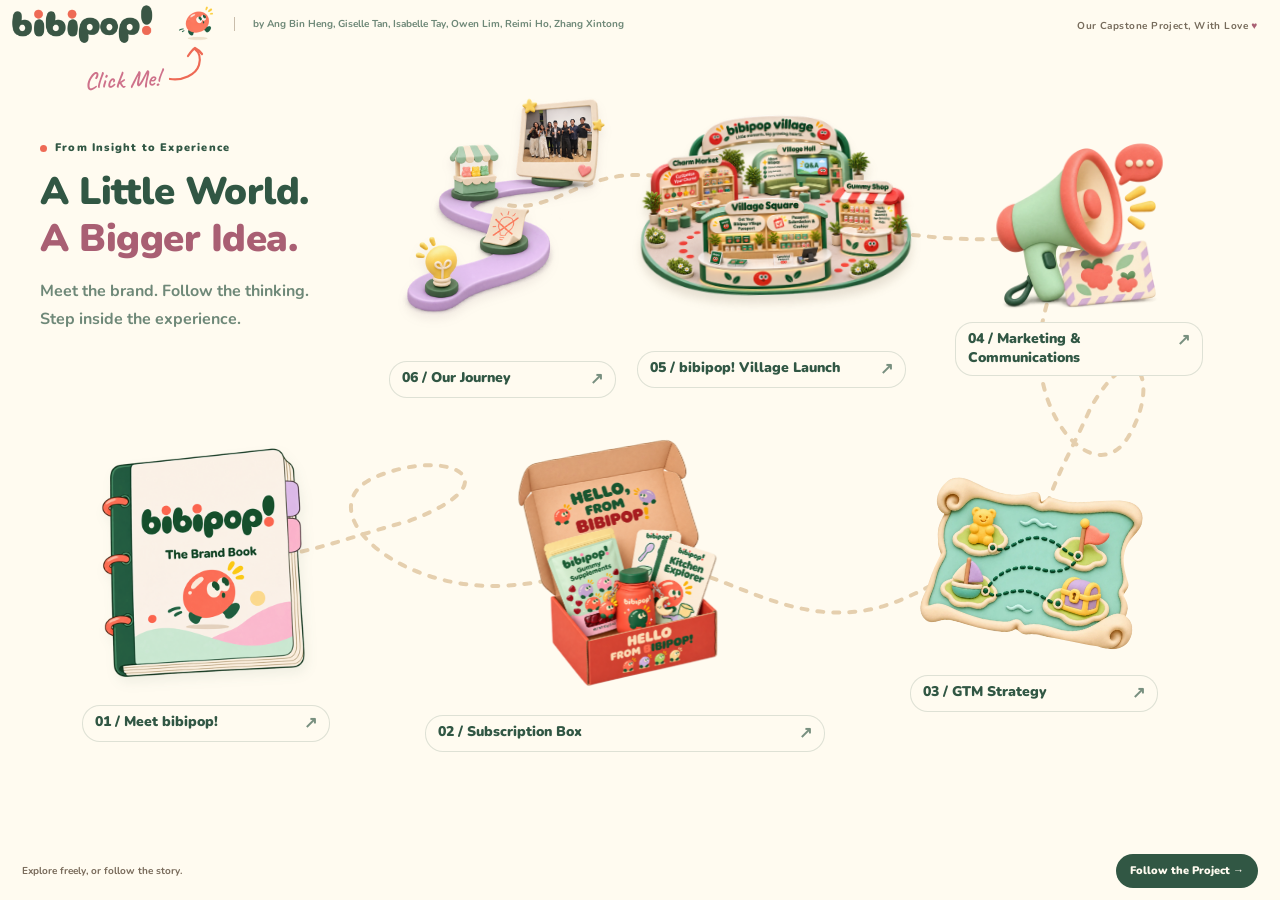
==== commit aeaf8b86: "Big update with finalised decks" ====
--- a/index.html
+++ b/index.html
@@ -160,7 +160,7 @@
 
 <span class="table-note">A CONSULTING PROJECT FOR bibipop! / SINGAPORE</span>
 </div>
-<section class="detail" hidden aria-label="Selected chapter"><div class="toolbar"><button class="back cursor-interaction" type="button">↙ Overview</button><span class="count"></span></div><div class="content"><span class="eyebrow kicker"></span><h2></h2><p class="lead"></p><div class="feature-view" hidden></div><div class="pieces"></div><div class="topics" aria-label="Chapter topics"></div><div class="copy" aria-live="polite"></div></div><div class="bottom"><span>The bibipop! project</span><button class="next cursor-interaction" type="button">Next chapter →</button></div></section>
+<section class="detail" hidden aria-label="Selected chapter"><a class="bp-skip-content" href="#bp-chapter-heading">Skip to chapter content</a><div class="toolbar"><button class="back cursor-interaction" type="button">↙ Overview</button><span class="count"></span></div><div class="content"><span class="eyebrow kicker"></span><h2 id="bp-chapter-heading" tabindex="-1"></h2><p class="lead"></p><div class="feature-view" hidden></div><div class="pieces"></div><div class="topics" aria-label="Chapter topics"></div><div class="copy" aria-live="polite"></div></div><div class="bottom"><span>The bibipop! project</span><button class="next cursor-interaction" type="button">Next chapter →</button></div></section>
 </div><footer><span class="status" aria-live="polite">Explore freely, or follow the story.</span><button class="start cursor-interaction" type="button">Follow the project →</button></footer>
 </div>
 <style>
@@ -1707,10 +1707,10 @@
 villageObject.classList.add('depth-object');subscriptionObject.classList.add('depth-object');
 villageObject.querySelector('.art').innerHTML=modelHTML+'<span class="depth-tag">EXPLORE THE VILLAGE</span>';
 const overviewBoxArt="assets/subscription-overview-transparent.png";
-subscriptionObject.querySelector('.art').innerHTML=`<span class="closed-kit-photo"><img src="${overviewBoxArt}" width="1189" height="1323" alt="Finalised coral bibipop! subscription box" decoding="async"></span><span class="depth-tag">BOX + SQUISHY BOTTLE</span>`;
+subscriptionObject.querySelector('.art').innerHTML=`<span class="closed-kit-photo"><img src="${overviewBoxArt}" width="1189" height="1323" alt="Coral bibipop! subscription box" decoding="async"></span><span class="depth-tag">BOX + SQUISHY BOTTLE</span>`;
 const motionReduced=matchMedia('(prefers-reduced-motion: reduce)').matches;
 const uiStorageKey='bibipop.ui.v2:'+location.pathname;
-const uiViews={brand:[0,1,2],strategy:[0,1,2,3],marketing:[0,1,2,3,4,5,6,7],subscription:[0,1,2,3,4,5],village:[0,1,3,4,5,6,7,8,9,10,11,12,13,14,15],journey:[0,1,2,3]};
+const uiViews={brand:[0,1,2],strategy:[0,1,2,3],marketing:[0,1,2,3,4,5,6,7],subscription:[0,1,2,3,4,5],village:[0,1,3,4,5,6,7,8,9,10,11,12,13,14,15,16,17,18],journey:[0,1,2,3]};
 let uiMemory={},uiRestoring=false,uiRouting=false,uiScrollTimer=0,uiRestoreToken=0,uiRouteTimer=0;
 try{const saved=JSON.parse(sessionStorage.getItem(uiStorageKey)||'{}');if(saved&&typeof saved==='object')uiMemory=saved;}catch{}
 function uiView(key){const value=Number(uiMemory[key]?.view);return uiViews[key]?.includes(value)?value:0;}
@@ -1837,7 +1837,7 @@
  const keepProse=['To make everyday nutrition','A childhood nurtured','For parents of young children','A first purchase for families','Introduce the subscription experience'];
  function sentenceList(p,ordered=false){
   const original=p.textContent;
-  if(p.closest('li')||p.querySelector('a,button,img')||p.matches('.village-emphasis,.bp-type-body,.bp-type-display,.bp-voice-example,.bp-voice-example *,.bp-box-size,.bp-box-scale-check,.bp-box-template-note,[data-preserve-case]')||keepProse.some(t=>original.startsWith(t)))return;
+  if(p.closest('li,.launch-readable-table,.gtm-finding,.gtm-validation')||p.querySelector('a,button,img,ul,ol,dl')||p.matches('.village-emphasis,.bp-type-body,.bp-type-display,.bp-voice-example,.bp-voice-example *,.bp-box-size,.bp-box-scale-check,.bp-box-template-note,[data-preserve-case]')||keepProse.some(t=>original.startsWith(t)))return;
   const segments=[...new Intl.Segmenter('en',{granularity:'sentence'}).segment(original)];
   if(segments[0]?.segment.trim()==='Decision.'&&segments.length>1){segments[1]={...segments[1],index:0,segment:segments[0].segment+segments[1].segment};segments.shift();}
   if(segments.length<2)return;
@@ -1894,21 +1894,20 @@
  scope.querySelectorAll('.village-plan-table tbody tr').forEach(row=>row.classList.toggle('bp-total-row',/^total/i.test(row.querySelector('th')?.textContent.trim()||'')));
  const notes=[...scope.querySelectorAll(':scope > details.village-sources')];
  if(!notes.length)return;
+ const essential=[];
+ for(const note of notes)for(const p of note.querySelectorAll('p,ul.bp-reading-list')){const text=p.textContent.trim();if(text.startsWith('Fixed costs are paid once.')||text.startsWith('The consumables budget assumes')||text.includes('one more person than the listed roster'))essential.push(p);}
+ if(essential.length){const box=document.createElement('section');box.className='bp-submission-assumptions';const heading=document.createElement('h4');heading.textContent='Planning assumptions';box.append(heading,...essential);notes[0].before(box);}
  const fold=document.createElement('details');fold.className='bp-fold bp-supporting-notes';
- const summary=document.createElement('summary');summary.innerHTML='<span>Sources & Calculation Notes</span><span class="bp-fold-hint" hidden>Supporting Details</span>';fold.append(summary);
+ const summary=document.createElement('summary');const context=scope.querySelector('h3')?.textContent||'';const label=/cost|budget|rent/i.test(context)?'Cost calculations and references':/families|capacity/i.test(context)?'Capacity calculations and references':/team|staff/i.test(context)?'Staffing assumptions and references':/scale|logistics/i.test(context)?'Fulfilment estimates and references':'Supporting references and assumptions';summary.textContent=label;fold.append(summary);
  const body=document.createElement('div');body.className='bp-fold-body';fold.append(body);notes[0].before(fold);
  for(const note of notes){const section=document.createElement('section'),heading=document.createElement('h5');heading.textContent=note.querySelector(':scope > summary')?.textContent||'References';section.append(heading);for(const child of [...note.children])if(child.tagName!=='SUMMARY')section.append(child);body.append(section);note.remove();}
 }
 function foldStrategyEvidence(scope){
  improveReadability(scope);
- for(const aside of scope.querySelectorAll('.strategy-evidence,.strategy-precedent')){
-  const fold=document.createElement('details');fold.className='bp-fold bp-strategy-support';const summary=document.createElement('summary');
-  const precedent=aside.classList.contains('strategy-precedent');summary.textContent=precedent?(aside.querySelector('h4')?.textContent||'Brand Example'):'Research & Survey Findings';fold.append(summary);
-  const body=document.createElement('div');body.className='bp-fold-body';if(precedent)aside.querySelector('h4')?.remove();while(aside.firstChild)body.append(aside.firstChild);fold.append(body);aside.replaceWith(fold);
- }
- for(const article of scope.querySelectorAll('.strategy-channel')){
-  const fold=document.createElement('details');fold.className='bp-fold bp-channel-fold';const summary=document.createElement('summary'),body=document.createElement('div');body.className='bp-fold-body';
-  const heading=article.firstElementChild;while(heading.firstChild)summary.append(heading.firstChild);heading.remove();while(article.firstChild)body.append(article.firstChild);fold.append(summary,body);article.replaceWith(fold);
+ // The proposal and its reasoning remain visible; brand precedents are supplementary examples.
+ for(const aside of scope.querySelectorAll('.strategy-precedent')){
+  const fold=document.createElement('details');fold.className='bp-fold bp-strategy-support';const summary=document.createElement('summary');summary.textContent=aside.querySelector('h4')?.textContent||'Brand example';fold.append(summary);
+  const body=document.createElement('div');body.className='bp-fold-body';aside.querySelector('h4')?.remove();while(aside.firstChild)body.append(aside.firstChild);fold.append(body);aside.replaceWith(fold);
  }
 }
 function refineChapterLayout(key){
@@ -1951,7 +1950,7 @@
   </div>
 </nav>
 
-<div class="strategy-sections">
+<section class="gtm-survey-overview"><span class="eyebrow">Parent Research</span><h4>What Matters to Parents</h4><p>An online survey of parents, using multiple-choice and short-answer questions over 5–8 minutes, explored children’s supplements and gummies, including ingredients, flavours, packaging and price.</p><p>The insights draw on 30 parents’ responses; 28 answered the research-source and content questions. This small exploratory sample guides the proposal and does not establish representative market demand.</p><a class="bp-projection-link" href="assets/bibipop-gtm-strategy-final.pdf" download="bibipop-gtm-strategy.pdf" target="_blank" rel="noopener">GTM Strategy PDF ↗</a></section><div class="strategy-sections">
   <section class="strategy-sheet" id="strategy-panel-product" aria-labelledby="strategy-product">
     <div class="strategy-heading">
       <span class="strategy-number strategy-pink" aria-hidden="true">01</span>
@@ -1959,24 +1958,13 @@
     </div>
     <p class="strategy-highlight">Our product strategy is to meet parents' expectations of a premium supplement, then differentiate bibipop! through an experience children can make their own.</p>
 
-    <aside class="strategy-evidence" aria-labelledby="strategy-positioning-evidence">
-      <span class="strategy-meta">Research rationale</span><h4 id="strategy-positioning-evidence">What informed the product strategy?</h4>
-      <div class="strategy-evidence-grid">
-        <div><h5>Primary · Parent survey (n=8)</h5><p>Exams or stressful periods (5 of 8) and frequent illness (4 of 8) were selected more often than an everyday routine (3 of 8). Proven benefits led the choice factors (5 of 8), while fun packaging was selected by 1 of 8.</p></div>
-        <div><h5>Secondary · Competitor and industry review</h5><p>The competitor and industry review found intense competition and few barriers to switching, including to tablets, drops and jellies. Convenience, taste and clear ingredient information were recurring themes.</p></div>
-      </div>
-      <p class="strategy-method"><strong>Our interpretation.</strong> Product credibility should lead the offer. Play can support children's participation, but the survey does not establish demand for a subscription or show that playful packaging drives purchase.</p>
-      <figure class="bp-visual bp-compact-visual bp-product-survey"><figcaption>Selected Findings from Our Parent Survey</figcaption><div class="bp-visual-grid"><section class="bp-visual-card"><h5>When Parents Consider Buying</h5><ul class="bp-chart-list"><li class="bp-chart-row"><span>Exams or stressful periods</span><span class="bp-chart-track bp-range-track" aria-hidden="true"><i style="--offset:0.0000%;--extent:62.5000%;--bar:#719c7e"></i></span><strong class="bp-chart-count">5 / 8</strong></li><li class="bp-chart-row"><span>Frequently falling sick</span><span class="bp-chart-track bp-range-track" aria-hidden="true"><i style="--offset:0.0000%;--extent:50.0000%;--bar:#719c7e"></i></span><strong class="bp-chart-count">4 / 8</strong></li><li class="bp-chart-row"><span>As part of an everyday routine</span><span class="bp-chart-track bp-range-track" aria-hidden="true"><i style="--offset:0.0000%;--extent:37.5000%;--bar:#719c7e"></i></span><strong class="bp-chart-count">3 / 8</strong></li></ul></section><section class="bp-visual-card"><h5>What Parents Look For</h5><ul class="bp-chart-list"><li class="bp-chart-row"><span>Proven health benefits</span><span class="bp-chart-track bp-range-track" aria-hidden="true"><i style="--offset:0.0000%;--extent:62.5000%;--bar:#a38aba"></i></span><strong class="bp-chart-count">5 / 8</strong></li><li class="bp-chart-row"><span>Sugar content</span><span class="bp-chart-track bp-range-track" aria-hidden="true"><i style="--offset:0.0000%;--extent:37.5000%;--bar:#a38aba"></i></span><strong class="bp-chart-count">3 / 8</strong></li><li class="bp-chart-row"><span>Ingredients used</span><span class="bp-chart-track bp-range-track" aria-hidden="true"><i style="--offset:0.0000%;--extent:37.5000%;--bar:#a38aba"></i></span><strong class="bp-chart-count">3 / 8</strong></li><li class="bp-chart-row"><span>Fun or interesting packaging</span><span class="bp-chart-track bp-range-track" aria-hidden="true"><i style="--offset:0.0000%;--extent:12.5000%;--bar:#a38aba"></i></span><strong class="bp-chart-count">1 / 8</strong></li></ul></section></div><p class="bp-chart-note">Eight parents answered each question and could choose more than one response. See the survey breakdown for all responses.</p></figure><details class="strategy-data"><summary>View survey breakdown · Q5 and Q6</summary>
-        <p class="strategy-method">Q5 and Q6 allowed multiple selections.</p>
-        <div class="strategy-data-grid"><table><caption>Q5 · When parents would consider buying (n=8)</caption><thead><tr><th scope="col">Response option</th><th scope="col">Count</th></tr></thead><tbody><tr><td>Exams or stressful periods</td><td>5</td></tr><tr><td>Frequently falling sick</td><td>4</td></tr><tr><td>As part of an everyday routine</td><td>3</td></tr><tr><td>After healthcare advice</td><td>3</td></tr><tr><td>When the child is not eating well</td><td>2</td></tr><tr><td>Only after a diagnosed deficiency</td><td>1</td></tr></tbody></table><table><caption>Q6 · Top choice factors (n=8)</caption><thead><tr><th scope="col">Response option</th><th scope="col">Count</th></tr></thead><tbody><tr><td>Proven health benefits</td><td>5</td></tr><tr><td>Sugar content</td><td>3</td></tr><tr><td>Ingredients used</td><td>3</td></tr><tr><td>Healthcare professional recommendations / product reviews</td><td>3</td></tr><tr><td>Scientific or clinical quality testing</td><td>2</td></tr><tr><td>Convenience of purchase</td><td>2</td></tr><tr><td>Brand reputation</td><td>1</td></tr><tr><td>Country of manufacture</td><td>1</td></tr><tr><td>No artificial colours or flavours</td><td>1</td></tr><tr><td>Natural ingredients</td><td>1</td></tr><tr><td>Price</td><td>1</td></tr><tr><td>Fun or interesting packaging</td><td>1</td></tr></tbody></table></div>
-      </details>
-    </aside>
+    <aside class="strategy-evidence" aria-labelledby="strategy-positioning-evidence"><span class="strategy-meta">Research Insights</span><h4 id="strategy-positioning-evidence">Product: Build Confidence, Then Add the Family Experience.</h4><section class="gtm-insight-block"><h5>What Parents Told Us</h5><div class="gtm-findings"><article class="gtm-finding"><h6>Proof matters most.</h6><p>Parents prioritise benefits, professional recommendations and quality testing over playful packaging. Sugar-free formulation is a supporting product attribute.</p><p class="gtm-finding-evidence">19 of 30 parents selected proven benefits among their top three factors.</p></article><article class="gtm-finding"><h6>There is room for an everyday routine.</h6><p>Illness and routine are the two leading reasons to consider supplements, with professional advice also important. The audience includes both everyday and health-event motivations.</p><p class="gtm-finding-evidence">13 of 30 parents selected everyday routine, close to the leading illness trigger.</p></article><article class="gtm-finding"><h6>Play supports the experience.</h6><p>Taste, packaging and the child’s preference rarely ranked among parents’ top priorities. Certification, sustainability and origin were also lower priorities in this sample; individual families may still need specific dietary assurances.</p></article></div></section><section class="gtm-insight-block"><h5>What This Means for bibipop!</h5><ul class="bp-reading-list"><li>Make the formulation, intended use, serving information and available quality evidence clear. Address parents’ questions about safety and effectiveness.</li><li>Use the bottle, charms and shared activities to give children a part in the routine, with regular refills making it practical for parents.</li></ul></section><section class="gtm-insight-block gtm-validation"><h5>What We Need to Validate</h5><p>Test whether families want a monthly box, value the activities and continue using the bottle and charms. The survey does not establish willingness to pay for these additions or their effect on retention.</p></section><p class="gtm-research-context">Category context: tablets, drops and jellies offer alternatives. Convenience, taste and clear product information also matter in the competitor and industry review.</p></aside>
     <h4>Where bibipop! Competes</h4>
     <div class="strategy-grid">
-      <article class="strategy-card strategy-blue"><h5>Who We Serve</h5><p>Singapore parents of children aged 3&ndash;8 are the buyers. Children are the users, so the offer needs to work for both.</p></article>
+      <article class="strategy-card strategy-blue"><h5>Who We Serve</h5><p>Singapore parents of children aged 3&ndash;8 are the proposed buyers; children are the users. The proposed audience values convenience and is willing to pay for perceived quality. These are targeting assumptions: the survey includes both routine and health-event motivations and does not establish willingness to pay.</p></article>
       <article class="strategy-card strategy-yellow"><h5>The Competitive Set</h5><p>Premium children's vitamin gummies, alongside alternatives such as tablets, drops and jellies. Sugar-free formulation alone is not the basis of our differentiation.</p></article>
     </div>
-    <h4 style="margin-top:24px">Build on the Product Fundamentals</h4>
+    <div class="strategy-card strategy-blue" style="margin-top:24px"><h4>How Families See bibipop!</h4><p><strong>Children:</strong> a little daily delight, with a familiar, friendly and enjoyable routine.</p><p><strong>Parents:</strong> parent confidence and child appeal brought together in one experience.</p></div><h4 style="margin-top:24px">Build on the Product Fundamentals</h4>
     <p>Parents need to understand <strong>what is in the gummies, the recommended serving and the quality information supporting the product</strong>. These provide a basis for assessing bibipop!; the bottle and activities add to the experience.</p>
     <h4 style="margin-top:24px">Differentiate Through the Experience</h4>
     <div class="strategy-grid strategy-grid-three">
@@ -1984,7 +1972,7 @@
       <article class="strategy-card strategy-yellow"><span class="strategy-meta">Shared Play</span><h5>More Than a Gummy</h5><p>Changing activities add time for parents and children to create and explore together. This gives the monthly box a purpose beyond replenishing supplies.</p></article>
       <article class="strategy-card strategy-blue"><span class="strategy-meta">Convenience</span><h5>Make It Easier to Continue</h5><p>Regular refills reduce the need to reorder, while the bottle stays in use. This is intended to make the subscription practical for parents as well as engaging for children.</p></article>
     </div>
-    <p style="margin-top:20px"><a class="bp-projection-link" href="#subscription/0">Explore the Subscription Box <span aria-hidden="true">&rarr;</span></a></p>
+    <div class="gtm-positioning-vision"><h4>Little Moments, Big Growing Hearts</h4><p>A childhood nurtured by a village of love, care and connection, where healthy habits grow through love, connection and everyday care.</p></div><p style="margin-top:20px"><a class="bp-projection-link" href="#subscription/0">Explore the Subscription Box <span aria-hidden="true">&rarr;</span></a></p>
   </section>
 
   <section class="strategy-sheet" id="strategy-panel-promotion" aria-labelledby="strategy-promotion" hidden>
@@ -1992,21 +1980,10 @@
       <span class="strategy-number strategy-blue" aria-hidden="true">02</span>
       <div><span class="strategy-meta">Acquisition channels and trust</span><h3 id="strategy-promotion" tabindex="-1">Promotion</h3></div>
     </div>
-    <p class="strategy-highlight">Use family content and social media to introduce bibipop!. Product explanations, parent reviews and expert Q&amp;A help parents assess it. bibipop! Village lets families try the experience before choosing a trial or subscription.</p>
+    <p class="strategy-highlight">Use expert explanations, parent reviews and family content to introduce bibipop!, build credibility and support consideration. Social media provides discovery; the Village lets families ask questions, sample the gummies and experience the activities before choosing a trial or subscription.</p>
 
     <div class="mc-related"><button class="strategy-marketing-link" type="button">Explore the marketing and communications plan <span aria-hidden="true">→</span></button></div>
-    <aside class="strategy-evidence" aria-labelledby="strategy-acquisition-evidence">
-      <span class="strategy-meta">Research rationale</span><h4 id="strategy-acquisition-evidence">What gets attention, and what earns trust?</h4>
-      <div class="strategy-evidence-grid">
-        <div><h5>Trust and hesitation · Q8–Q9 (n=8 each)</h5><p>Scientific evidence was the most selected trust signal (7 of 8). Safety or quality uncertainty was the most selected hesitation (4 of 8). Influencer recommendation was selected as a trust signal by 1 of 8.</p></div>
-        <div><h5>Discovery and consideration · Q11–Q12 (n=6 each)</h5><p>Online reviews led research sources (5 of 6). Social media, parenting groups and word of mouth each had 4 of 6. The pop-up was the most selected consideration option (3 of 6).</p></div>
-      </div>
-      <p class="strategy-method"><strong>Decision.</strong> Use creators and social media for reach, parent reviews for social proof, and expert Q&amp;A to explain the product and the evidence available. Use the Village to test hands-on interest and track whether it leads to paid trial or subscription.</p>
-      <figure class="bp-visual"><figcaption>Selected Responses from Our Parent Survey</figcaption><div class="bp-visual-grid"><section class="bp-visual-card"><h5>What Builds Trust? (Q8)</h5><ul class="bp-chart-list"><li class="bp-chart-row"><span>Scientific evidence</span><span class="bp-chart-track" aria-hidden="true"><i style="--extent:87.5000%;--bar:#719c7e"></i></span><strong class="bp-chart-count">7 / 8</strong></li><li class="bp-chart-row"><span>Doctor recommendation</span><span class="bp-chart-track" aria-hidden="true"><i style="--extent:37.5000%;--bar:#719c7e"></i></span><strong class="bp-chart-count">3 / 8</strong></li><li class="bp-chart-row"><span>Pharmacist recommendation</span><span class="bp-chart-track" aria-hidden="true"><i style="--extent:25.0000%;--bar:#719c7e"></i></span><strong class="bp-chart-count">2 / 8</strong></li><li class="bp-chart-row"><span>Dietitian or nutritionist recommendation</span><span class="bp-chart-track" aria-hidden="true"><i style="--extent:25.0000%;--bar:#719c7e"></i></span><strong class="bp-chart-count">2 / 8</strong></li></ul></section><section class="bp-visual-card"><h5>Where Parents Research (Q11)</h5><ul class="bp-chart-list"><li class="bp-chart-row"><span>Online reviews</span><span class="bp-chart-track" aria-hidden="true"><i style="--extent:83.3333%;--bar:#a38aba"></i></span><strong class="bp-chart-count">5 / 6</strong></li><li class="bp-chart-row"><span>Social media</span><span class="bp-chart-track" aria-hidden="true"><i style="--extent:66.6667%;--bar:#a38aba"></i></span><strong class="bp-chart-count">4 / 6</strong></li><li class="bp-chart-row"><span>Parenting forums or groups</span><span class="bp-chart-track" aria-hidden="true"><i style="--extent:66.6667%;--bar:#a38aba"></i></span><strong class="bp-chart-count">4 / 6</strong></li><li class="bp-chart-row"><span>Friends, family or word of mouth</span><span class="bp-chart-track" aria-hidden="true"><i style="--extent:66.6667%;--bar:#a38aba"></i></span><strong class="bp-chart-count">4 / 6</strong></li></ul></section></div><p class="bp-chart-note">Bars show the share of respondents who selected each option. Respondents could select more than one. Expand the survey breakdown for all responses.</p></figure><details class="strategy-data"><summary>View survey breakdown · Q8, Q9, Q11 and Q12</summary>
-        <p class="strategy-method">Q8, Q11 and Q12 allowed multiple selections.</p>
-        <div class="strategy-data-grid"><table><caption>Q8 · What would build trust? (n=8)</caption><thead><tr><th scope="col">Response option</th><th scope="col">Count</th></tr></thead><tbody><tr><td>Scientific evidence</td><td>7</td></tr><tr><td>Doctor recommendation</td><td>3</td></tr><tr><td>Pharmacist recommendation</td><td>2</td></tr><tr><td>Dietitian or nutritionist recommendation</td><td>2</td></tr><tr><td>Transparent ingredient information</td><td>2</td></tr><tr><td>Positive reviews from other parents</td><td>2</td></tr><tr><td>Third-party lab testing</td><td>1</td></tr><tr><td>Influencer recommendation</td><td>1</td></tr><tr><td>Developed or made in Singapore</td><td>1</td></tr></tbody></table><table><caption>Q9 · Biggest hesitation (n=8)</caption><thead><tr><th scope="col">Response option</th><th scope="col">Count</th></tr></thead><tbody><tr><td>Uncertainty about product safety or quality</td><td>4</td></tr><tr><td>Limited brand recognition</td><td>1</td></tr><tr><td>Limited reviews</td><td>1</td></tr><tr><td>Uncertainty about effectiveness</td><td>1</td></tr><tr><td>Preference for established international brands</td><td>1</td></tr></tbody></table><table><caption>Q11 · Where parents research (n=6)</caption><thead><tr><th scope="col">Response option</th><th scope="col">Count</th></tr></thead><tbody><tr><td>Online reviews</td><td>5</td></tr><tr><td>Social media</td><td>4</td></tr><tr><td>Parenting forums or groups</td><td>4</td></tr><tr><td>Friends, family or word of mouth</td><td>4</td></tr><tr><td>Google or search engines</td><td>3</td></tr><tr><td>Brand website</td><td>2</td></tr><tr><td>Doctor or pharmacist recommendations</td><td>1</td></tr></tbody></table><table><caption>Q12 · What would influence consideration? (n=6)</caption><thead><tr><th scope="col">Response option</th><th scope="col">Count</th></tr></thead><tbody><tr><td>Experiential pop-ups for parents and children</td><td>3</td></tr><tr><td>Doctor or expert explaining benefits</td><td>2</td></tr><tr><td>Other parents reviewing the product</td><td>2</td></tr><tr><td>Influencer recommendation</td><td>2</td></tr><tr><td>Children’s nutrition education</td><td>2</td></tr><tr><td>Children trying or reviewing the product</td><td>2</td></tr><tr><td>Ingredient or formulation videos</td><td>1</td></tr><tr><td>Promotions or giveaways</td><td>1</td></tr></tbody></table></div>
-      </details>
-    </aside>
+    <aside class="strategy-evidence" aria-labelledby="strategy-acquisition-evidence"><span class="strategy-meta">Research Insights</span><h4 id="strategy-acquisition-evidence">Promotion: Let Expertise and Parent Experience Build Trust.</h4><section class="gtm-insight-block"><h5>What Parents Told Us</h5><div class="gtm-findings"><article class="gtm-finding"><h6>Evidence earns trust.</h6><p>Scientific evidence is the strongest trust signal, followed by professional voices, parent reviews and lab testing. Safety and effectiveness are bigger concerns than an unfamiliar brand name.</p><p class="gtm-finding-evidence">22 of 30 parents selected scientific evidence as a trust signal.</p></article><article class="gtm-finding"><h6>Expert explanations lead consideration.</h6><p>Parents respond most strongly to an expert explaining the benefits. Parent reviews and nutrition education add reassurance; product demonstrations, influencers and pop-ups have supporting roles.</p><p class="gtm-finding-evidence">20 of 28 parents selected doctor or expert explanations.</p></article><article class="gtm-finding"><h6>Trusted people help parents discover products.</h6><p>Doctors and pharmacists lead research sources, with friends, family and online reviews close behind. Social media supports discovery, while founder stories and giveaways are less influential.</p></article></div></section><section class="gtm-insight-block"><h5>What This Means for bibipop!</h5><ul class="bp-reading-list"><li>Lead with expert education and clear product answers. Use creators to show the routine at home, parent reviews for social proof, and owned social channels for continued discovery.</li><li>Make Village Hall Q&amp;A and Gummy Shop sampling visible alongside the activities. Give parents opportunities to ask questions and try the product.</li><li>Introduce referrals once recurring customers exist. Use customer feedback and referral performance to shape the programme.</li></ul></section><section class="gtm-insight-block gtm-validation"><h5>What We Need to Validate</h5><p>Track qualified visits, paid trials, subscription purchases and renewals. Content preferences do not establish advertising returns, an expert endorsement of bibipop!, or the effectiveness of the pop-up and referral incentives.</p></section></aside>
     <div class="strategy-channel-list">
       <article class="strategy-channel">
         <div><h4>Parent Creators and User-Generated Content</h4><p class="strategy-role">Social proof and discovery</p><p class="strategy-tags"><span>Parents</span><span>High priority</span></p></div>
@@ -2026,7 +2003,7 @@
       </article>
       <article class="strategy-channel">
         <div><h4>Referral programme</h4><p class="strategy-role">Word-of-mouth acquisition</p><p class="strategy-tags"><span>Existing to new parents</span><span>Low at launch · higher later</span></p></div>
-        <div><p>Invite recurring subscribers to share with friends and family.</p><ul><li>Prioritise referrals once bibipop! has an initial base of recurring customers.</li><li>Referral incentive options: a free month or S$20 off the next box for both parties. Terms and pricing are to be confirmed.</li></ul></div>
+        <div><p>Invite recurring subscribers to share with friends and family.</p><ul><li>Prioritise referrals once bibipop! has an initial base of recurring customers.</li><li>Encourage satisfied parents to share their experience with friends and family. Define programme terms after the recurring customer base is established.</li></ul></div>
       </article>
     </div>
     <aside class="strategy-precedent bp-hiya-example"><h4>Real-World Example · Hiya</h4><p>Hiya uses parent reviews alongside named expert endorsements. For bibipop!, family content would show how the routine works at home, while expert Q&amp;A would answer product and ingredient questions.</p><div class="bp-hiya-gallery"><figure class="bp-hiya-figure"><div class="bp-hiya-figure-heading"><span class="eyebrow">Social Proof</span><h5>Parent Reviews</h5></div><button type="button" class="bp-hiya-capture" aria-label="Enlarge Parent Reviews Screenshot"><img src="assets/ff64edb3adce53f54363.png" alt="Screenshot of two parent reviews on the Hiya website" loading="lazy" decoding="async"><span>Enlarge Screenshot ↗</span></button><figcaption><p>Parents describe their children’s enjoyment and their own product preferences.</p><a href="https://hiyahealth.com/pages/reviews" target="_blank" rel="noopener noreferrer">View Hiya’s Reviews Page ↗</a></figcaption></figure><figure class="bp-hiya-figure"><div class="bp-hiya-figure-heading"><span class="eyebrow">Expert Reassurance</span><h5>Expert Endorsements</h5></div><button type="button" class="bp-hiya-capture" aria-label="Enlarge Expert Endorsements Screenshot"><img src="assets/8f2ddfa8641e37996dd6.png" alt="Screenshot of Hiya’s What the Experts Are Saying section with three named experts" loading="lazy" decoding="async"><span>Enlarge Screenshot ↗</span></button><figcaption><p>Named experts provide a separate layer of reassurance in Hiya’s communication.</p><a href="https://hiyahealth.com/pages/reviews" target="_blank" rel="noopener noreferrer">View Hiya’s Reviews Page ↗</a></figcaption></figure></div><p class="bp-hiya-source">Hiya website screenshots · Captured 14 November 2026</p></aside>
@@ -2044,21 +2021,14 @@
       <article class="strategy-card strategy-blue"><h4>Control of the customer journey</h4><p>Selling through its own website lets bibipop! explain the product, manage checkout and refills, and follow up with customers in one place.</p></article>
     </div>
 
-    <aside class="strategy-evidence" aria-labelledby="strategy-distribution-evidence">
-      <span class="strategy-meta">Research rationale</span><h4 id="strategy-distribution-evidence">Why use the website for checkout and refills?</h4>
-      <div class="strategy-evidence-grid">
-        <div><h5>Primary · Parent survey (n=6–8)</h5><p>Two of six selected a brand website as a research source (Q11). Two of eight selected convenience of purchase among their top choice factors (Q6).</p></div>
-        <div><h5>Secondary · Industry review</h5><p>E-commerce and subscriptions are key distribution trends. An owned website connects checkout, refills and customer follow-up.</p></div>
-      </div>
-      <p class="strategy-method"><strong>Decision.</strong> Bring traffic from discovery channels to an owned checkout. Use paid subscription conversion and first paid renewal to test demand for the model.</p>
-    </aside>
+    <aside class="strategy-evidence" aria-labelledby="strategy-distribution-evidence"><span class="strategy-meta">Research Insights</span><h4 id="strategy-distribution-evidence">Place: Connect Trusted Discovery With Convenient Checkout.</h4><section class="gtm-insight-block"><h5>What Parents Told Us</h5><div class="gtm-findings"><article class="gtm-finding"><h6>Trust often develops outside the brand’s website.</h6><p>Parents turn first to professionals, people they know and other parents’ reviews. The website can answer detailed questions and support purchasing after that introduction.</p><p class="gtm-finding-evidence">18 of 28 parents selected doctors or pharmacists as a research source.</p></article><article class="gtm-finding"><h6>Routine creates a reason to explore refills.</h6><p>Everyday use is a prominent buying motivation. Automatic replenishment could reduce reordering effort, while the changing activity adds interest to each delivery.</p></article></div></section><section class="gtm-insight-block"><h5>What This Means for bibipop!</h5><ul class="bp-reading-list"><li>Bring parents from expert, review and referral touchpoints to the owned website for product information, checkout and refill management.</li><li>Use customer feedback and purchasing patterns to improve the subscription and future activities. Keep ordering and follow-up connected.</li></ul></section><section class="gtm-insight-block gtm-validation"><h5>What We Need to Validate</h5><p>Research sources do not tell us where parents prefer to buy. Validate DTC and automatic subscriptions through paid conversion, first renewal, cancellation reasons and customer feedback.</p></section><p class="gtm-research-context">Distribution context: e-commerce and subscriptions provide a practical way to connect checkout, replenishment and customer follow-up.</p></aside>
   </section>
   <section class="strategy-sheet" id="strategy-panel-price" aria-labelledby="strategy-price" hidden>
     <div class="strategy-heading">
       <span class="strategy-number strategy-lilac" aria-hidden="true">04</span>
       <div><span class="strategy-meta">Pricing strategy</span><h3 id="strategy-price" tabindex="-1">Price</h3></div>
     </div>
-    <section class="bp-pricing-projection" aria-labelledby="strategy-selling-price">
+    <aside class="strategy-evidence" aria-labelledby="strategy-price-evidence"><span class="strategy-meta">Research Insights</span><h4 id="strategy-price-evidence">Price: Explain the Value Before Asking for Commitment.</h4><section class="gtm-insight-block"><h5>What Parents Told Us</h5><div class="gtm-findings"><article class="gtm-finding"><h6>Product confidence comes before price in the rankings.</h6><p>Benefits, professional recommendations and testing were selected more often than price. Discount-led content was also less influential than expert explanations and parent education.</p><p class="gtm-finding-evidence">6 of 30 parents selected price among their top three factors.</p></article><article class="gtm-finding"><h6>A premium price still needs justification.</h6><p>The responses point to the importance of credible product value. They do not show that parents will accept a particular price or a year-long commitment.</p></article></div></section><section class="gtm-insight-block"><h5>What This Means for bibipop!</h5><ul class="bp-reading-list"><li>Explain the product quality and family experience behind the price. A higher price alone is not evidence of superior safety or cleanliness.</li><li>Keep the one-month Starter visible as a way to try the experience before a longer plan. The four pricing options target at least 50% contribution margin.</li></ul></section><section class="gtm-insight-block gtm-validation"><h5>What We Need to Validate</h5><p>Test acceptance of the S$39 Starter and longer plans through actual purchases and renewals. Neither the factor rankings nor the discount-content question establishes price insensitivity.</p></section></aside><section class="bp-pricing-projection" aria-labelledby="strategy-selling-price">
  <h4 id="strategy-selling-price">Suggested Box Selling Prices</h4>
  <p>The one-month Starter box costs <strong>S$39</strong> for 30 gummies (about S$1.30 per day). The 12-month plan has the lowest monthly price at <strong>S$30</strong>.</p>
  <p class="bp-table-swipe">Swipe sideways to see more columns.</p>
@@ -2069,7 +2039,7 @@
    <tbody><tr><th scope="row">Starter (1 month)</th><td>S$39</td><td>S$39</td><td>—</td><td>64.4%</td></tr><tr><th scope="row">3 months</th><td>S$108</td><td>S$36</td><td>7.7%</td><td>61.8%</td></tr><tr><th scope="row">6 months</th><td>S$198</td><td>S$33</td><td>15.4%</td><td>58.6%</td></tr><tr><th scope="row">12 months</th><td>S$360</td><td>S$30</td><td>23.1%</td><td>54.8%</td></tr></tbody>
   </table>
  </div>
- <p class="bp-pricing-note">Each plan delivers one box per month. Contribution margins include direct costs and payment fees, before advertising and overhead.</p>
+ <p class="bp-pricing-note">Each plan delivers one box per month. Pricing targets at least 50% contribution margin; the proposed plans range from 54.8% to 64.4%. Contribution margins include direct costs and payment fees, before advertising and overhead.</p>
 </section>
     <section class="bp-pricing-projection" aria-labelledby="strategy-projection-title">
  <h4 id="strategy-projection-title">Monthly Revenue Projection</h4>
@@ -2083,7 +2053,7 @@
  <ul class="bp-pricing-mix"><li><strong>30%</strong> Starter</li><li><strong>35%</strong> 3-Month</li><li><strong>20%</strong> 6-Month</li><li><strong>15%</strong> 12-Month</li></ul>
  <p class="bp-pricing-note">Each box represents one paid month. Revenue from longer plans is shown as a monthly equivalent. The Village one-month trial is a separate pop-up offer.</p>
  <p class="bp-table-swipe">Swipe sideways to see more columns.</p>
- <figure class="bp-visual"><figcaption>Monthly Revenue and Contribution Compared</figcaption><ul class="bp-chart-key"><li><i style="--swatch:#315744" aria-hidden="true"></i>Gross revenue</li><li><i style="--swatch:#a38aba" aria-hidden="true"></i>Contribution before ads</li></ul><ul class="bp-chart-list" style="margin-top:12px"><li><strong>Conservative · 250 boxes</strong><div class="bp-paired-metrics"><span class="bp-chart-track" aria-hidden="true"><i style="--extent:29.5000%;--bar:#315744"></i></span><strong><span class="bp-chart-sr">Gross revenue </span>S$8,850.00</strong><span class="bp-chart-track" aria-hidden="true"><i style="--extent:18.0508%;--bar:#a38aba"></i></span><strong><span class="bp-chart-sr">Contribution before ads </span>S$5,415.25</strong></div></li><li><strong>Base · 500 boxes</strong><div class="bp-paired-metrics"><span class="bp-chart-track" aria-hidden="true"><i style="--extent:59.0000%;--bar:#315744"></i></span><strong><span class="bp-chart-sr">Gross revenue </span>S$17,700.00</strong><span class="bp-chart-track" aria-hidden="true"><i style="--extent:36.1017%;--bar:#a38aba"></i></span><strong><span class="bp-chart-sr">Contribution before ads </span>S$10,830.50</strong></div></li><li><strong>Optimistic · 800 boxes</strong><div class="bp-paired-metrics"><span class="bp-chart-track" aria-hidden="true"><i style="--extent:94.4000%;--bar:#315744"></i></span><strong><span class="bp-chart-sr">Gross revenue </span>S$28,320.00</strong><span class="bp-chart-track" aria-hidden="true"><i style="--extent:57.7627%;--bar:#a38aba"></i></span><strong><span class="bp-chart-sr">Contribution before ads </span>S$17,328.80</strong></div></li></ul><p class="bp-chart-note">All bars share the same S$0–30,000 scale. The table below shows costs and payment fees.</p></figure><div class="village-table-wrap bp-pricing-table bp-revenue-scenario-table" tabindex="0" role="region" aria-label="Monthly revenue and contribution by scenario">
+ <div class="village-table-wrap bp-pricing-table bp-revenue-scenario-table" tabindex="0" role="region" aria-label="Monthly revenue and contribution by scenario">
   <table class="village-plan-table bp-wide-table">
    <caption>Monthly Revenue and Contribution by Scenario</caption>
    <thead><tr><th scope="col">Scenario</th><th scope="col">Boxes per Month</th><th scope="col">Gross Revenue</th><th scope="col">Direct Cost</th><th scope="col">Payment Fees</th><th scope="col">Contribution Before Ads</th><th scope="col">Contribution Margin</th></tr></thead>
@@ -2156,15 +2126,15 @@
   panel.innerHTML='<div class="village-page-heading"><span class="eyebrow">Voice & Bibi</span><h3>Warm Words. One Little Step.</h3><p>The brand invites and encourages. Bibi adds a short, warm and bouncy voice. Website headlines welcome families, followed by plain answers.</p></div><div class="village-card-grid two"><article class="village-info-card"><span class="eyebrow">The Brand</span><h4>On the Family’s Side</h4><p>Encourage the habit without scolding a missed day. Invite, reassure and explain, with clear ingredient information and full answers to parents’ questions.</p></article><article class="village-info-card"><span class="eyebrow">Bibi</span><h4>Short, Warm & Bouncy</h4><p>One idea per sentence. Most sentences under twelve words. Use a rhythm families can remember.</p><p class="bp-voice-example">“One gummy. One happy minute. Every day.”</p></article></div><article class="bp-brand-positioning bp-mascot-story"><img class="bp-mascot-art" src="assets/64ff1755262ad0ab3021.png" alt="Bibi, the coral mascot, hopping with a yellow pop burst" width="630" height="598"><span class="eyebrow">Meet Bibi</span><h4>A Little Dot With a Lot of Feeling</h4><p>The coral dot from the logo popped off the page and grew feet. Bibi has a nearly round body, two dark green bean-shaped feet, expressive eyes and no arms.</p><p>A soft shine sits at the top-left. Three yellow strokes mark a pop moment. Bibi can squash and stretch, then return to round.</p></article><div class="village-card-grid two"><article class="village-info-card"><h4>Words We Love</h4><div class="bp-word-list"><span>Pop</span><span>Little</span><span>Together</span><span>Every Day</span><span>Well Done</span><span>One Little Step</span><span>Ta-Da</span><span>Small Hands</span><span>Night Night</span></div></article><article class="village-info-card"><h4>Words We Avoid</h4><div class="bp-word-list"><span>Treat</span><span>Candy</span><span>Yummy</span><span>Must</span><span>Supercharge</span><span>Guaranteed</span><span>Miracle</span><span>Cure</span><span>Never</span><span>Perfect</span></div></article></div>';
  }
  if(view===1)panel.insertAdjacentHTML('beforeend',"<section class=\"bp-fold bp-logo-section\"><h4 class=\"bp-logo-section-title\">Primary and Icon Logo Variations</h4><div class=\"bp-fold-body\"><p>Use the approved full-colour and one-colour versions for light, dark and bright backgrounds.</p><div class=\"bp-brand-reference-grid\"><figure><img src=\"assets/brand-primary-logo-usage.png\" alt=\"Approved bibipop! primary logo colour and background combinations\" loading=\"lazy\"><figcaption>Primary Logo</figcaption></figure><figure><img src=\"assets/brand-icon-logo-usage.png\" alt=\"Approved bibipop! icon logo colour and background combinations\" loading=\"lazy\"><figcaption>Icon Logo</figcaption></figure></div></div></section>");
- if(view===2)panel.insertAdjacentHTML('beforeend',"<section class=\"bp-brand-voice-guide\"><h4>How We Encourage Families</h4><div class=\"village-card-grid two\"><article class=\"village-info-card\"><h5>The Brand</h5><ul><li>Encourage the habit without scolding a missed day.</li><li>Avoid \u201cmust\u201d, \u201cshould\u201d, \u201cdon\u2019t forget\u201d and countdown pressure.</li><li>Never suggest a child is missing out or at risk.</li></ul></article><article class=\"village-info-card\"><h5>Bibi</h5><ul><li>Keep one idea per sentence, usually under 12 words.</li><li>Use a rhythm families can clap, such as \u201cTeeth. Shoes. Pop. Go!\u201d</li><li>Cut words that do not help the message.</li></ul><p class=\"bp-voice-example\">\u201cHop hop! Time for our pop!\u201d</p></article></div><div class=\"village-table-wrap\"><table class=\"village-plan-table\"><caption>Who Speaks Where</caption><thead><tr><th scope=\"col\">Where</th><th scope=\"col\">Who Speaks</th><th scope=\"col\">How It Sounds</th></tr></thead><tbody><tr><th scope=\"row\">Packaging Front</th><td>Mostly Bibi</td><td>Very few words. Bibi, the product name, flavour and facts.</td></tr><tr><th scope=\"row\">Packaging Back</th><td>Mostly the brand</td><td>A friendly expert with clear how-to, safety and nutrition information.</td></tr><tr><th scope=\"row\">Box Exterior</th><td>Mostly Bibi</td><td>A big, happy welcome and an invitation to open.</td></tr><tr><th scope=\"row\">Socials</th><td>Both</td><td>Bibi\u2019s rhythm first, then one fact for parents.</td></tr><tr><th scope=\"row\">Website</th><td>Mostly the brand</td><td>Warm headlines, plain answers, and ingredients and FAQs in full.</td></tr></tbody></table></div><h4>Bibi Expressions, Actions and Colour Variations</h4><p>Expressions include Wow, Wink, Happy, Starry, Sleepy and Side Eye. Actions include Peek, Hop, Star Hug and Happy Squish.</p><div class=\"bp-brand-reference-grid\"><figure><img src=\"assets/brand-bibi-expressions.png\" alt=\"Bibi expressions and actions from the updated brand guidelines\" loading=\"lazy\"><figcaption>Expressions and Actions</figcaption></figure><figure><img src=\"assets/brand-bibi-variations.png\" alt=\"Bibi expression and action variations across five colours\" loading=\"lazy\"><figcaption>Colour Variations</figcaption></figure></div><div class=\"village-card-grid three\"><article class=\"village-info-card\"><h5>Feet and Pupils</h5><code>#315744</code></article><article class=\"village-info-card\"><h5>Pop Burst</h5><code>#FDCD40</code></article><article class=\"village-info-card\"><h5>Eyes and Shine</h5><code>#FCF6F2</code></article></div></section>");
- const source=document.createElement('div');source.className='bp-brand-source';source.innerHTML='<span>Brand Guidelines · 2026</span><a href="assets/bibipop-brand-guidelines.pdf" target="_blank" rel="noopener noreferrer">Open the Brand Deck ↗</a>';panel.append(source);improveReadability(panel);feature.append(panel);
+ if(view===2)panel.insertAdjacentHTML('beforeend',"<section class=\"bp-brand-voice-guide\"><h4>How We Encourage Families</h4><div class=\"village-card-grid two\"><article class=\"village-info-card\"><h5>The Brand</h5><ul><li>Encourage the habit without scolding a missed day.</li><li>Avoid \u201cmust\u201d, \u201cshould\u201d, \u201cdon\u2019t forget\u201d and countdown pressure.</li><li>Never suggest a child is missing out or at risk.</li></ul></article><article class=\"village-info-card\"><h5>Bibi</h5><ul><li>Keep one idea per sentence, usually under 12 words.</li><li>Use a rhythm families can clap, such as \u201cTeeth. Shoes. Pop. Go!\u201d</li><li>Cut words that do not help the message.</li></ul><p class=\"bp-voice-example\">\u201cHop hop! Time for our pop!\u201d</p></article></div><div class=\"village-table-wrap\"><table class=\"village-plan-table\"><caption>Who Speaks Where</caption><thead><tr><th scope=\"col\">Where</th><th scope=\"col\">Who Speaks</th><th scope=\"col\">How It Sounds</th></tr></thead><tbody><tr><th scope=\"row\">Packaging Front</th><td>Mostly Bibi</td><td>Very few words. Bibi, the product name, flavour and facts.</td></tr><tr><th scope=\"row\">Packaging Back</th><td>Mostly the brand</td><td>A friendly expert with clear how-to, safety and nutrition information.</td></tr><tr><th scope=\"row\">Box Exterior</th><td>Mostly Bibi</td><td>A big, happy welcome and an invitation to open.</td></tr><tr><th scope=\"row\">Socials</th><td>Both</td><td>Bibi\u2019s rhythm first, then one fact for parents.</td></tr><tr><th scope=\"row\">Website</th><td>Mostly the brand</td><td>Warm headlines, plain answers, and ingredients and FAQs in full.</td></tr></tbody></table></div><h4>Bibi Expressions, Actions and Colour Variations</h4><p>Expressions include Wow, Wink, Happy, Starry, Sleepy and Side Eye. Actions include Peek, Hop, Star Hug and Happy Squish.</p><div class=\"bp-brand-reference-grid\"><figure><img src=\"assets/brand-bibi-expressions.png\" alt=\"Bibi expressions and actions from the brand guidelines\" loading=\"lazy\"><figcaption>Expressions and Actions</figcaption></figure><figure><img src=\"assets/brand-bibi-variations.png\" alt=\"Bibi expression and action variations across five colours\" loading=\"lazy\"><figcaption>Colour Variations</figcaption></figure></div><div class=\"village-card-grid three\"><article class=\"village-info-card\"><h5>Feet and Pupils</h5><code>#315744</code></article><article class=\"village-info-card\"><h5>Pop Burst</h5><code>#FDCD40</code></article><article class=\"village-info-card\"><h5>Eyes and Shine</h5><code>#FCF6F2</code></article></div></section>");
+ const source=document.createElement('div');source.className='bp-brand-source';source.innerHTML='<span>Brand Guidelines · 2026</span><a href="assets/bibipop-brand-guidelines.pdf" target="_blank" rel="noopener noreferrer">Brand Guidelines PDF ↗</a>';panel.append(source);improveReadability(panel);feature.append(panel);
 }
 
 function renderJourneyFeature(view=0){
  view=Math.max(0,Math.min(3,Number(view)||0));uiSelectView('journey',view);
  const labels=['Montigo','The village','The subscription','Thank you'];
  const ids=['montigo','village','subscription','thanks'];
- const pages=["<section class=\"journey-story journey-montigo montigo-refined mg-flow\" id=\"journey-montigo\" aria-labelledby=\"journey-title-montigo\"><div class=\"journey-story-head\"><span class=\"journey-number\">01</span><div><span class=\"journey-status\">Montigo collaboration · Parked</span><h3 id=\"journey-title-montigo\">The Collaboration We Parked</h3><p>We imagined pairing Montigo’s personalised bottles with Sisterhood’s gummies, then reconsidered the dependence on a larger partner.</p></div></div>\n <section class=\"journey-reflection-block\"><h4>What Excited Us</h4><ul><li>A launch bundle combining Montigo’s personalised bottles with Sisterhood’s gummies.</li><li>Children could choose a design and personalise their bottle.</li><li>Parents could discover the gummies through a familiar lifestyle product.</li></ul></section>\n <section class=\"journey-reflection-block\"><h4>How We Imagined It Working</h4><p>A starter bundle would pair a customised bottle with one month’s supply of gummies. Gummies could then be reordered separately.</p><ol class=\"mg-steps\"><li><strong>Choose</strong>Families select their preferred bottle and design.</li><li><strong>Personalise</strong>The bottle is personalised with the child’s name.</li><li><strong>Purchase</strong>Parents purchase the bottle-and-gummies starter bundle.</li><li><strong>Reorder</strong>Parents can reorder gummies separately when the initial supply runs out.</li></ol><dl class=\"mg-roles\"><div><dt>Montigo’s proposed role</dt><dd>Support bottle design and production, personalisation and distribution through selected stores, alongside joint promotion.</dd></div><div><dt>Sisterhood’s proposed role</dt><dd>Lead the nutrition offering and a family-focused campaign to introduce the product.</dd></div></dl></section>\n <section class=\"journey-reflection-block\"><h4>What Made Us Pause</h4><ul><li>Much of the experience depended on securing Montigo’s participation.</li><li>Would proposed sales and family engagement offer enough value to a larger partner?</li><li>Could Sisterhood retain sufficient influence over branding, pricing, commercial terms and the customer experience?</li></ul></section>\n <section class=\"montigo-decision\"><h4>Where We Landed</h4><ul><li><strong>Parked:</strong> the Montigo-dependent proposal.</li><li><strong>Carried forward:</strong> personalisation, a reusable container and an engaging family experience within bibipop!’s own brand world.</li><li><strong>Still possible:</strong> a future collaboration if the client identifies a suitable partner or relationship and agrees terms that benefit both brands.</li></ul></section>\n <section class=\"montigo-thinking\" aria-labelledby=\"montigo-thinking\"><h4 id=\"montigo-thinking\">Our Thought Process</h4><div class=\"montigo-thinking-grid\"><article><span>01</span><h5>Would Montigo see enough value?</h5><p>We could see the appeal for Sisterhood, but questioned whether the proposed sales and family engagement would be compelling enough for Montigo.</p></article><article><span>02</span><h5>Could Sisterhood retain its voice?</h5><p>A larger partner would contribute the bottles and retail access. We were concerned about Sisterhood’s influence over branding, pricing, promotion and the customer experience.</p></article><article><span>03</span><h5>What would the client be committing to?</h5><p>Production commitments, personalisation, retail margins and promotional responsibilities would all need agreement. Bottle costs and bundle pricing would also need terms that protect Sisterhood’s margin and keep the offer accessible.</p></article></div></section></section>","<section class=\"journey-story montigo-refined journey-village mg-flow village-evolution\" id=\"journey-village\" aria-labelledby=\"journey-title-village\"><div class=\"journey-story-head\"><span class=\"journey-number\">02</span><div><span class=\"journey-status\">Launch campaign · Scaled down</span><h3 id=\"journey-title-village\">Scaling the Village Down</h3><p>We moved from a full village with nine areas to four compact booths, while keeping the brand identity and core family experience.</p></div></div>\n <section class=\"journey-reflection-block\"><h4>What Excited Us</h4><p>A full village in the mall atrium, with house-like booths and a Village Passport trail that children could follow from area to area.</p><p>Children could explore, personalise and play. Parents could get Q&A at Village Hall and visit a Join the Village counter for subscription sign-ups.</p></section>\n <div class=\"mg-visuals\" aria-label=\"Original and revised Village concepts\"><figure><h4>Original concept · Nine areas</h4><div class=\"mg-frame\"><div class=\"montigo-concept-window\"><img src=\"assets/montigo-original-concept.png\" alt=\"Early Montigo Village concept showing a personalised bottle workshop and family activity booths\" width=\"1192\" height=\"610\"></div></div><figcaption>Earlier concept: a larger village with house-like structures and multiple activity zones.</figcaption></figure><figure><h4>Revised concept · Four booths</h4><div class=\"mg-frame\"><img src=\"assets/village-mall-setting-2026.png\" alt=\"Compact bibipop! mall pop-up organised into four booths\"></div><figcaption>Revised concept: simplified booths with a shared reception and cashier point.</figcaption></figure></div>\n <section class=\"journey-reflection-block\"><h4>How We Imagined It Working</h4><ul><li>Families would enter through a Town Gate and move through nine activity and service areas.</li><li>The areas covered bottle personalisation, charms, sampling, Q&A, crafts, photos, a town board and subscription sign-ups.</li><li>Kids’ zones and parents’ zones would run side by side, linked by the passport.</li><li>Each area needed its own structure, supplies and staff.</li></ul></section>\n <section class=\"journey-reflection-block\"><h4>What Made Us Pause</h4><p>The full village created an engaging family experience on paper, but it required substantial spending, staffing and coordination.</p><p>We questioned whether Sisterhood’s budget and team could support so many structures, queues and handovers at launch.</p></section>\n <section class=\"montigo-decision\"><h4>Where We Landed</h4><ul><li><strong>Four compact booths:</strong> defined roles and fewer structures to build and staff.</li><li><strong>Shared start and finish:</strong> Village Square combines reception, passport submission and cashier services.</li><li><strong>Core activities:</strong> Charm Market, Gummy Shop and Village Hall.</li><li><strong>Next checks:</strong> venue requirements, supplier quotations, staffing coverage and busy-period visitor flow.</li></ul></section>\n <section class=\"montigo-thinking\" aria-labelledby=\"village-thinking\"><h4 id=\"village-thinking\">Our Thought Process</h4><div class=\"montigo-thinking-grid\"><article><span>01</span><h5>Could Sisterhood justify the launch costs?</h5><p>The larger setting needed more venue space, fabrication, transport, equipment and materials. We moved to compact booths to reduce the physical scope and focus spending on the core family activities.</p></article><article><span>02</span><h5>Could a small team cover every area?</h5><p>Personalisation, workshops, sampling, Q&A and sales each need preparation and staff coverage. Nine areas would stretch a small team thin. Four booths make responsibilities clearer, including a shared reception and cashier point.</p></article><article><span>03</span><h5>Could the experience run smoothly?</h5><p>More stations mean more queues, supplies and handovers. Fewer service points are easier for families to navigate and staff to oversee. Keeping the passport journey preserves a clear order through the experience.</p></article></div></section>\n <section class=\"mg-evidence\" aria-label=\"Village design evolution\"><div class=\"ve-plan\"><figure><img src=\"assets/montigo-village-plan.png\" alt=\"Original village plan showing nine separate activity and service areas\" width=\"447\" height=\"378\"><figcaption>The earlier layout included nine activity and service areas connected by a Village Passport trail.</figcaption></figure><div><h4>From nine areas to four booths</h4><ul><li><strong>Earlier layout:</strong> Town Gate, Montigo Workshop, Charm Market, Sweet Shop, Village Hall, Village Square, Photo Spot, Town Board and Join the Village, connected by the Village Passport trail.</li><li><strong>Revised layout:</strong> Village Square combines reception, passport submission and cashier services; Charm Market, Gummy Shop and Village Hall deliver the main activities.</li><li><strong>Reason for the change:</strong> fewer structures and service points would reduce setup requirements and make the experience easier to coordinate.</li></ul></div></div></section><section class=\"ve-retained\"><h4>What we kept</h4><ul><li><strong>A recognisable bibipop! setting</strong>Bibi, the brand colours and the village identity.</li><li><strong>The core family activities</strong>Charm customisation, gummy sampling and parent Q&A.</li><li><strong>A connected visitor journey</strong>The Village Passport, a clear welcome and a shared finish at Village Square.</li></ul></section></section>","<section class=\"journey-story journey-subscription montigo-refined mg-flow\" id=\"journey-subscription\" aria-labelledby=\"journey-title-subscription\"><div class=\"journey-story-head\"><span class=\"journey-number\">03</span><div><span class=\"journey-status\">Subscription box · Messy ideation</span><h3 id=\"journey-title-subscription\">From the “What” to the “How”</h3><p>We had a clear picture of the monthly experience. Thinking from the client’s perspective showed us the execution plan we still needed to build.</p></div></div>\n <section class=\"journey-reflection-block\"><h4>What Excited Us</h4><p>We wanted bibipop! to offer more than gummies alone. Monthly activities could help families build a routine together and give them a reason to stay with the brand month after month.</p></section>\n <section class=\"journey-reflection-block\"><h4>How We Imagined It Working</h4><p>A monthly box would pair gummy refills with an activity for parents and children to do together.</p><p>Our ideation focused on what the box would offer and what families would experience each month. We explored options such as space-themed puzzles and a mini garden.</p></section>\n <section class=\"journey-reflection-block\"><h4>What Made Us Pause</h4><p>Our ideation was messy: we had worked out the <strong>what</strong>, but not the <strong>how</strong>.</p><p>In class, our professor encouraged us to think from the client’s point of view. We imagined hearing the idea as they would:</p><blockquote class=\"journey-client-perspective\">“Sounds great! But I don’t know how to get started.”</blockquote><p>We had not fully considered the execution skills and know-how needed. A small team with limited experience making subscription boxes would face a steep learning curve alongside everything else at launch.</p><ul><li><strong>Manpower:</strong> sourcing materials, packing orders and arranging deliveries would compete for staff time.</li><li><strong>Making the box:</strong> work out the design and dimensions, print at the right scale, and test folding and locks.</li><li><strong>Planning activities:</strong> choose a shared activity, write instructions and source materials within budget.</li></ul></section>\n <section class=\"montigo-decision\"><h4>Where We Landed</h4><p>We kept the subscription concept and filled the execution gap with a <strong>Box Planning guide</strong>.</p><ul><li>Steps to generate and make the box.</li><li>Exact designs and dimensions, a print-ready template and assembly instructions.</li><li>Costs for every proposed add-on.</li><li>A packing and logistics plan for different order volumes.</li></ul></section>\n <section class=\"montigo-thinking\" aria-labelledby=\"subscription-thinking\"><h4 id=\"subscription-thinking\">Our Thought Process</h4><div class=\"montigo-thinking-grid\"><article><span>01</span><h5>Had we only thought about the “what”?</h5><p>We focused on what would add value to the gummies and what a monthly routine could look like for families. We had a clear picture of the experience, but not of how the box would actually be made.</p></article><article><span>02</span><h5>What would the client say?</h5><p>Our professor’s prompt helped us hear the idea from the client’s perspective. The missing starting point, execution skills and learning curve became part of the problem we needed to solve.</p></article><article><span>03</span><h5>Could the experience run smoothly?</h5><p>We moved from ideas to instructions. The Box Planning guide, add-on costing and logistics plan show the client what the box could cost to make and how a small team could pack it.</p></article></div></section>\n <section class=\"journey-execution-evidence\"><h4>Turning the Idea into an Execution Plan</h4><p>At <strong>250–800 boxes a month</strong>, the estimated add-ons range from <strong>S$0.20 to S$3.50 per unit</strong>. The plan uses in-house fulfilment without a dedicated full-time packing or logistics hire at that volume.</p><div class=\"village-table-wrap\" tabindex=\"0\" role=\"region\" aria-label=\"Subscription fulfilment scenarios\"><table class=\"village-plan-table\"><caption>Fulfilment Scenarios from Our Planning</caption><thead><tr><th scope=\"col\">Scenario</th><th scope=\"col\">Monthly units</th><th scope=\"col\">First-year units</th><th scope=\"col\">Packing approach</th></tr></thead><tbody><tr><th scope=\"row\">Conservative / Baseline</th><td>125–250</td><td>1,500–3,000</td><td>Handle in-house</td></tr><tr><th scope=\"row\">Strong Foundation &amp; Good Promotion</th><td>250–800</td><td>3,000–10,000</td><td>Self-fulfil; no full-time hire</td></tr><tr><th scope=\"row\">Aggressive</th><td>800–2,000</td><td>10,000–25,000</td><td>Hire a part-time packer</td></tr></tbody></table></div><p>Planning estimate: about one hour to pack 10–30 orders. Annual totals are rounded planning bands, rather than exact monthly ranges multiplied by 12.</p></section><section class=\"mg-evidence journey-box-guide\" aria-labelledby=\"journey-box-guide-title\">\n    <div>\n      <h4 id=\"journey-box-guide-title\">Box Planning Guide</h4>\n      <p>The 200 × 130 × 50 mm mockup has a full-size template that marks where to cut and fold. The activity estimates and fulfilment plan cover what goes into each box and how the team would get orders out.</p>\n      <div class=\"journey-box-links\">\n        <a class=\"bp-projection-link\" href=\"#subscription/5\">Box Dimensions &amp; Template</a>\n        <a class=\"bp-projection-link\" href=\"#subscription/4\">Activity Costs</a>\n        <a class=\"bp-projection-link\" href=\"#subscription/3\">Fulfilment Plan</a>\n      </div>\n    </div>\n    <figure>\n      <button type=\"button\" class=\"journey-box-preview\" aria-label=\"Enlarge the box template\"><img src=\"assets/coral-template-plain.png\" alt=\"Flat box template showing cut lines, fold lines and labelled panel dimensions\" width=\"1061\" height=\"1500\" loading=\"lazy\"><span>Enlarge template</span></button>\n      <figcaption>Printable box template</figcaption>\n    </figure>\n  </section><section class=\"mg-evidence journey-box-mockups\" aria-labelledby=\"journey-box-mockups-title\">\n    <h4 id=\"journey-box-mockups-title\">Initial Box Mockups</h4>\n    <p>Before we settled on the name bibipop!, we used Sisterhood’s name on these mockups to explore how packaging and family activities could work together. We tried a range of designs and colour schemes to keep the experience interesting and fun, while developing bibipop!’s playful identity.</p>\n    <div class=\"journey-box-mockup-grid\">\n      <figure>\n        <button type=\"button\" aria-label=\"Enlarge Rainbow Club\"><img src=\"assets/journey-box-mockup-rainbow-club.png\" alt=\"Rainbow-themed box with a colour detective booklet and colour hunt card\" width=\"693\" height=\"462\" loading=\"lazy\" decoding=\"async\"></button>\n        <figcaption>Rainbow Club</figcaption>\n      </figure>\n      <figure>\n        <button type=\"button\" aria-label=\"Enlarge Little Space Explorers\"><img src=\"assets/journey-box-mockup-little-space-explorers.png\" alt=\"Space-themed box with a planet maze, drawing activity and explorer badge\" width=\"689\" height=\"460\" loading=\"lazy\" decoding=\"async\"></button>\n        <figcaption>Little Space Explorers</figcaption>\n      </figure>\n      <figure>\n        <button type=\"button\" aria-label=\"Enlarge Happy Fruit Market\"><img src=\"assets/journey-box-mockup-happy-fruit-market.png\" alt=\"Fruit market box with pretend groceries, a shopping list and a play shop booklet\" width=\"670\" height=\"447\" loading=\"lazy\" decoding=\"async\"></button>\n        <figcaption>Happy Fruit Market</figcaption>\n      </figure>\n      <figure>\n        <button type=\"button\" aria-label=\"Enlarge Colour Adventure\"><img src=\"assets/journey-box-mockup-colour-adventure.png\" alt=\"Teal and yellow box with a food colour spotting game and drawing activities\" width=\"703\" height=\"469\" loading=\"lazy\" decoding=\"async\"></button>\n        <figcaption>Colour Adventure</figcaption>\n      </figure>\n    </div>\n  </section></section>","<section class=\"journey-story journey-thanks\" id=\"journey-thanks\" aria-labelledby=\"journey-title-thanks\"><div class=\"journey-story-head\"><span class=\"journey-number\">04</span><div><h3 id=\"journey-title-thanks\">Thank you</h3></div></div><div class=\"journey-thanks-grid\"><figure class=\"jr-picture\"><img src=\"assets/bibipop-team-thank-you.jpg\" alt=\"Our capstone team together with our professor\" width=\"1280\" height=\"960\" loading=\"lazy\"><figcaption>Our Capstone Project, With Love ♥</figcaption></figure></div></section>"];
+ const pages=["<section class=\"journey-story journey-montigo montigo-refined mg-flow\" id=\"journey-montigo\" aria-labelledby=\"journey-title-montigo\"><div class=\"journey-story-head\"><span class=\"journey-number\">01</span><div><span class=\"journey-status\">Montigo collaboration · Parked</span><h3 id=\"journey-title-montigo\">The Collaboration We Parked</h3><p>We imagined pairing Montigo’s personalised bottles with Sisterhood’s gummies, then reconsidered the dependence on a larger partner.</p></div></div>\n <section class=\"journey-reflection-block\"><h4>What Excited Us</h4><ul><li>A launch bundle combining Montigo’s personalised bottles with Sisterhood’s gummies.</li><li>Children could choose a design and personalise their bottle.</li><li>Parents could discover the gummies through a familiar lifestyle product.</li></ul></section>\n <section class=\"journey-reflection-block\"><h4>How We Imagined It Working</h4><p>A starter bundle would pair a customised bottle with one month’s supply of gummies. Gummies could then be reordered separately.</p><ol class=\"mg-steps\"><li><strong>Choose</strong>Families select their preferred bottle and design.</li><li><strong>Personalise</strong>The bottle is personalised with the child’s name.</li><li><strong>Purchase</strong>Parents purchase the bottle-and-gummies starter bundle.</li><li><strong>Reorder</strong>Parents can reorder gummies separately when the initial supply runs out.</li></ol><dl class=\"mg-roles\"><div><dt>Montigo’s proposed role</dt><dd>Support bottle design and production, personalisation and distribution through selected stores, alongside joint promotion.</dd></div><div><dt>Sisterhood’s proposed role</dt><dd>Lead the nutrition offering and a family-focused campaign to introduce the product.</dd></div></dl></section>\n <section class=\"journey-reflection-block\"><h4>What Made Us Pause</h4><ul><li>Much of the experience depended on securing Montigo’s participation.</li><li>Would proposed sales and family engagement offer enough value to a larger partner?</li><li>Could Sisterhood retain sufficient influence over branding, pricing, commercial terms and the customer experience?</li></ul></section>\n <section class=\"montigo-decision\"><h4>Where We Landed</h4><ul><li><strong>Parked:</strong> the Montigo-dependent proposal.</li><li><strong>Carried forward:</strong> personalisation, a reusable container and an engaging family experience within bibipop!’s own brand world.</li><li><strong>Still possible:</strong> a future collaboration if the client identifies a suitable partner or relationship and agrees terms that benefit both brands.</li></ul></section>\n <section class=\"montigo-thinking\" aria-labelledby=\"montigo-thinking\"><h4 id=\"montigo-thinking\">Our Thought Process</h4><div class=\"montigo-thinking-grid\"><article><span>01</span><h5>Would Montigo see enough value?</h5><p>We could see the appeal for Sisterhood, but questioned whether the proposed sales and family engagement would be compelling enough for Montigo.</p></article><article><span>02</span><h5>Could Sisterhood retain its voice?</h5><p>A larger partner would contribute the bottles and retail access. We were concerned about Sisterhood’s influence over branding, pricing, promotion and the customer experience.</p></article><article><span>03</span><h5>What would the client be committing to?</h5><p>Production commitments, personalisation, retail margins and promotional responsibilities would all need agreement. Bottle costs and bundle pricing would also need terms that protect Sisterhood’s margin and keep the offer accessible.</p></article></div></section></section>","<section class=\"journey-story montigo-refined journey-village mg-flow village-evolution\" id=\"journey-village\" aria-labelledby=\"journey-title-village\"><div class=\"journey-story-head\"><span class=\"journey-number\">02</span><div><span class=\"journey-status\">Launch campaign · Scaled down</span><h3 id=\"journey-title-village\">Scaling the Village Down</h3><p>We moved from a full village with nine areas to four compact booths, while keeping the brand identity and core family experience.</p></div></div>\n <section class=\"journey-reflection-block\"><h4>What Excited Us</h4><p>A full village in the mall atrium, with house-like booths and a Village Passport trail that children could follow from area to area.</p><p>Children could explore, personalise and play. Parents could get Q&A at Village Hall and visit a Join the Village counter for subscription sign-ups.</p></section>\n <div class=\"mg-visuals\" aria-label=\"Original and revised Village concepts\"><figure><h4>Original concept · Nine areas</h4><div class=\"mg-frame\"><div class=\"montigo-concept-window\"><img src=\"assets/montigo-original-concept.png\" alt=\"Early Montigo Village concept showing a personalised bottle workshop and family activity booths\" width=\"1192\" height=\"610\"></div></div><figcaption>Earlier concept: a larger village with house-like structures and multiple activity zones.</figcaption></figure><figure><h4>Four-booth concept</h4><div class=\"mg-frame\"><img src=\"assets/village-mall-setting-2026.png\" alt=\"Compact bibipop! mall pop-up organised into four booths\"></div><figcaption>Four compact booths with a shared reception and cashier point.</figcaption></figure></div>\n <section class=\"journey-reflection-block\"><h4>How We Imagined It Working</h4><ul><li>Families would enter through a Town Gate and move through nine activity and service areas.</li><li>The areas covered bottle personalisation, charms, sampling, Q&A, crafts, photos, a town board and subscription sign-ups.</li><li>Kids’ zones and parents’ zones would run side by side, linked by the passport.</li><li>Each area needed its own structure, supplies and staff.</li></ul></section>\n <section class=\"journey-reflection-block\"><h4>What Made Us Pause</h4><p>The full village created an engaging family experience on paper, but it required substantial spending, staffing and coordination.</p><p>We questioned whether Sisterhood’s budget and team could support so many structures, queues and handovers at launch.</p></section>\n <section class=\"montigo-decision\"><h4>Where We Landed</h4><ul><li><strong>Four compact booths:</strong> defined roles and fewer structures to build and staff.</li><li><strong>Shared start and finish:</strong> Village Square combines reception, passport submission and cashier services.</li><li><strong>Core activities:</strong> Charm Market, Gummy Shop and Village Hall.</li><li><strong>Next checks:</strong> venue requirements, supplier quotations, staffing coverage and busy-period visitor flow.</li></ul></section>\n <section class=\"montigo-thinking\" aria-labelledby=\"village-thinking\"><h4 id=\"village-thinking\">Our Thought Process</h4><div class=\"montigo-thinking-grid\"><article><span>01</span><h5>Could Sisterhood justify the launch costs?</h5><p>The larger setting needed more venue space, fabrication, transport, equipment and materials. We moved to compact booths to reduce the physical scope and focus spending on the core family activities.</p></article><article><span>02</span><h5>Could a small team cover every area?</h5><p>Personalisation, workshops, sampling, Q&A and sales each need preparation and staff coverage. Nine areas would stretch a small team thin. Four booths make responsibilities clearer, including a shared reception and cashier point.</p></article><article><span>03</span><h5>Could the experience run smoothly?</h5><p>More stations mean more queues, supplies and handovers. Fewer service points are easier for families to navigate and staff to oversee. Keeping the passport journey preserves a clear order through the experience.</p></article></div></section>\n <section class=\"mg-evidence\" aria-label=\"Village design evolution\"><div class=\"ve-plan\"><figure><img src=\"assets/montigo-village-plan.png\" alt=\"Original village plan showing nine separate activity and service areas\" width=\"447\" height=\"378\"><figcaption>The original concept included nine activity and service areas connected by a Village Passport trail.</figcaption></figure><div><h4>From nine areas to four booths</h4><ul><li><strong>Earlier layout:</strong> Town Gate, Montigo Workshop, Charm Market, Sweet Shop, Village Hall, Village Square, Photo Spot, Town Board and Join the Village, connected by the Village Passport trail.</li><li><strong>Four-booth layout:</strong> Village Square combines reception, passport submission and cashier services; Charm Market, Gummy Shop and Village Hall deliver the main activities.</li><li><strong>Reason for the change:</strong> fewer structures and service points would reduce setup requirements and make the experience easier to coordinate.</li></ul></div></div></section><section class=\"ve-retained\"><h4>What we kept</h4><ul><li><strong>A recognisable bibipop! setting</strong>Bibi, the brand colours and the village identity.</li><li><strong>The core family activities</strong>Charm customisation, gummy sampling and parent Q&A.</li><li><strong>A connected visitor journey</strong>The Village Passport, a clear welcome and a shared finish at Village Square.</li></ul></section></section>","<section class=\"journey-story journey-subscription montigo-refined mg-flow\" id=\"journey-subscription\" aria-labelledby=\"journey-title-subscription\"><div class=\"journey-story-head\"><span class=\"journey-number\">03</span><div><span class=\"journey-status\">Subscription box · Messy ideation</span><h3 id=\"journey-title-subscription\">From the “What” to the “How”</h3><p>We had a clear picture of the monthly experience. Thinking from the client’s perspective showed us the execution plan we still needed to build.</p></div></div>\n <section class=\"journey-reflection-block\"><h4>What Excited Us</h4><p>We wanted bibipop! to offer more than gummies alone. Monthly activities could help families build a routine together and give them a reason to stay with the brand month after month.</p></section>\n <section class=\"journey-reflection-block\"><h4>How We Imagined It Working</h4><p>A monthly box would pair gummy refills with an activity for parents and children to do together.</p><p>Our ideation focused on what the box would offer and what families would experience each month. We explored options such as space-themed puzzles and a mini garden.</p></section>\n <section class=\"journey-reflection-block\"><h4>What Made Us Pause</h4><p>Our ideation was messy: we had worked out the <strong>what</strong>, but not the <strong>how</strong>.</p><p>In class, our professor encouraged us to think from the client’s point of view. We imagined hearing the idea as they would:</p><blockquote class=\"journey-client-perspective\">“Sounds great! But I don’t know how to get started.”</blockquote><p>We had not fully considered the execution skills and know-how needed. A small team with limited experience making subscription boxes would face a steep learning curve alongside everything else at launch.</p><ul><li><strong>Manpower:</strong> sourcing materials, packing orders and arranging deliveries would compete for staff time.</li><li><strong>Making the box:</strong> work out the design and dimensions, print at the right scale, and test folding and locks.</li><li><strong>Planning activities:</strong> choose a shared activity, write instructions and source materials within budget.</li></ul></section>\n <section class=\"montigo-decision\"><h4>Where We Landed</h4><p>We kept the subscription concept and filled the execution gap with a <strong>Box Planning guide</strong>.</p><ul><li>Steps to generate and make the box.</li><li>Exact designs and dimensions, a print-ready template and assembly instructions.</li><li>Costs for every proposed add-on.</li><li>A packing and logistics plan for different order volumes.</li></ul></section>\n <section class=\"montigo-thinking\" aria-labelledby=\"subscription-thinking\"><h4 id=\"subscription-thinking\">Our Thought Process</h4><div class=\"montigo-thinking-grid\"><article><span>01</span><h5>Had we only thought about the “what”?</h5><p>We focused on what would add value to the gummies and what a monthly routine could look like for families. We had a clear picture of the experience, but not of how the box would actually be made.</p></article><article><span>02</span><h5>What would the client say?</h5><p>Our professor’s prompt helped us hear the idea from the client’s perspective. The missing starting point, execution skills and learning curve became part of the problem we needed to solve.</p></article><article><span>03</span><h5>Could the experience run smoothly?</h5><p>We moved from ideas to instructions. The Box Planning guide, add-on costing and logistics plan show the client what the box could cost to make and how a small team could pack it.</p></article></div></section>\n <section class=\"journey-execution-evidence\"><h4>Turning the Idea into an Execution Plan</h4><p>At <strong>250–800 boxes a month</strong>, the estimated add-ons range from <strong>S$0.20 to S$3.50 per unit</strong>. The plan uses in-house fulfilment without a dedicated full-time packing or logistics hire at that volume.</p><div class=\"village-table-wrap\" tabindex=\"0\" role=\"region\" aria-label=\"Subscription fulfilment scenarios\"><table class=\"village-plan-table\"><caption>Fulfilment Scenarios from Our Planning</caption><thead><tr><th scope=\"col\">Scenario</th><th scope=\"col\">Monthly units</th><th scope=\"col\">First-year units</th><th scope=\"col\">Packing approach</th></tr></thead><tbody><tr><th scope=\"row\">Conservative / Baseline</th><td>125–250</td><td>1,500–3,000</td><td>Handle in-house</td></tr><tr><th scope=\"row\">Strong Foundation &amp; Good Promotion</th><td>250–800</td><td>3,000–10,000</td><td>Self-fulfil; no full-time hire</td></tr><tr><th scope=\"row\">Aggressive</th><td>800–2,000</td><td>10,000–25,000</td><td>Hire a part-time packer</td></tr></tbody></table></div><p>Planning estimate: about one hour to pack 10–30 orders. Annual totals are rounded planning bands, rather than exact monthly ranges multiplied by 12.</p></section><section class=\"mg-evidence journey-box-guide\" aria-labelledby=\"journey-box-guide-title\">\n    <div>\n      <h4 id=\"journey-box-guide-title\">Box Planning Guide</h4>\n      <p>The 200 × 130 × 50 mm mockup has a full-size template that marks where to cut and fold. The activity estimates and fulfilment plan cover what goes into each box and how the team would get orders out.</p>\n      <div class=\"journey-box-links\">\n        <a class=\"bp-projection-link\" href=\"#subscription/5\">Box Dimensions &amp; Template</a>\n        <a class=\"bp-projection-link\" href=\"#subscription/4\">Activity Costs</a>\n        <a class=\"bp-projection-link\" href=\"#subscription/3\">Fulfilment Plan</a>\n      </div>\n    </div>\n    <figure>\n      <button type=\"button\" class=\"journey-box-preview\" aria-label=\"Enlarge the box template\"><img src=\"assets/coral-template-plain.png\" alt=\"Flat box template showing cut lines, fold lines and labelled panel dimensions\" width=\"1061\" height=\"1500\" loading=\"lazy\"><span>Enlarge template</span></button>\n      <figcaption>Printable box template</figcaption>\n    </figure>\n  </section><section class=\"mg-evidence journey-box-mockups\" aria-labelledby=\"journey-box-mockups-title\">\n    <h4 id=\"journey-box-mockups-title\">Initial Box Mockups</h4>\n    <p>Before we settled on the name bibipop!, we used Sisterhood’s name on these mockups to explore how packaging and family activities could work together. We tried a range of designs and colour schemes to keep the experience interesting and fun, while developing bibipop!’s playful identity.</p>\n    <div class=\"journey-box-mockup-grid\">\n      <figure>\n        <button type=\"button\" aria-label=\"Enlarge Rainbow Club\"><img src=\"assets/journey-box-mockup-rainbow-club.png\" alt=\"Rainbow-themed box with a colour detective booklet and colour hunt card\" width=\"693\" height=\"462\" loading=\"lazy\" decoding=\"async\"></button>\n        <figcaption>Rainbow Club</figcaption>\n      </figure>\n      <figure>\n        <button type=\"button\" aria-label=\"Enlarge Little Space Explorers\"><img src=\"assets/journey-box-mockup-little-space-explorers.png\" alt=\"Space-themed box with a planet maze, drawing activity and explorer badge\" width=\"689\" height=\"460\" loading=\"lazy\" decoding=\"async\"></button>\n        <figcaption>Little Space Explorers</figcaption>\n      </figure>\n      <figure>\n        <button type=\"button\" aria-label=\"Enlarge Happy Fruit Market\"><img src=\"assets/journey-box-mockup-happy-fruit-market.png\" alt=\"Fruit market box with pretend groceries, a shopping list and a play shop booklet\" width=\"670\" height=\"447\" loading=\"lazy\" decoding=\"async\"></button>\n        <figcaption>Happy Fruit Market</figcaption>\n      </figure>\n      <figure>\n        <button type=\"button\" aria-label=\"Enlarge Colour Adventure\"><img src=\"assets/journey-box-mockup-colour-adventure.png\" alt=\"Teal and yellow box with a food colour spotting game and drawing activities\" width=\"703\" height=\"469\" loading=\"lazy\" decoding=\"async\"></button>\n        <figcaption>Colour Adventure</figcaption>\n      </figure>\n    </div>\n  </section></section>","<section class=\"journey-story journey-thanks\" id=\"journey-thanks\" aria-labelledby=\"journey-title-thanks\"><div class=\"journey-story-head\"><span class=\"journey-number\">04</span><div><h3 id=\"journey-title-thanks\">Thank you</h3></div></div><div class=\"journey-thanks-grid\"><figure class=\"jr-picture\"><img src=\"assets/bibipop-team-thank-you.jpg\" alt=\"Our capstone team together with our professor\" width=\"1280\" height=\"960\" loading=\"lazy\"><figcaption>Our Capstone Project, With Love ♥</figcaption></figure></div></section>"];
  feature.innerHTML=`<div class="journey-scrapbook">${view!==3?'<p class="journey-theme">Our journey in applying <strong>#Empathy</strong> and <strong>#FeelAlive</strong>: the ideas we left behind, the concepts we scaled down and the creative process behind bibipop!.</p>':''}<nav class="journey-jumps" aria-label="Our journey stories">${labels.map((label,i)=>`<button type="button" data-journey-jump="${ids[i]}" aria-pressed="${i===view}">0${i+1} / ${label}</button>`).join('')}</nav>${pages[view]}</div>`;
  feature.querySelectorAll('[data-journey-jump]').forEach((b,i)=>b.onclick=()=>{if(i===view)return;renderJourneyFeature(i);feature.querySelectorAll('[data-journey-jump]')[i].focus({preventScroll:true});});
  feature.querySelectorAll('.journey-box-mockup-grid button').forEach(button => {
@@ -2188,7 +2158,7 @@
 function renderMarketingFeature(view=0){
  if(!marketingTemplate){
   marketingTemplate=document.createElement('template');
-  marketingTemplate.innerHTML="<article class=\"mc-plan\" aria-label=\"bibipop! campaign plan\" data-preserve-case><nav class=\"mc-nav\" aria-label=\"Marketing plan sections\"><button type=\"button\" data-mc-jump=\"mc-audience\" aria-controls=\"mc-audience\">Audience &amp; objectives</button><button type=\"button\" data-mc-jump=\"mc-content\" aria-controls=\"mc-content\">Organic content</button><button type=\"button\" data-mc-jump=\"mc-creators\" aria-controls=\"mc-creators\">KOL &amp; parent creators</button><button type=\"button\" data-mc-jump=\"mc-journey\" aria-controls=\"mc-journey\">Paid-media journey</button><button type=\"button\" data-mc-jump=\"mc-media\" aria-controls=\"mc-media\">Paid media</button><button type=\"button\" data-mc-jump=\"mc-calendar\" aria-controls=\"mc-calendar\">Calendars</button><button type=\"button\" data-mc-jump=\"mc-budget\" aria-controls=\"mc-budget\">Budget</button><button type=\"button\" data-mc-jump=\"mc-kpis\" aria-controls=\"mc-kpis\">KPIs</button></nav><details class=\"mc-section\" id=\"mc-audience\"><summary><span class=\"mc-section-title\">Audience &amp; Objectives</span><span class=\"mc-section-deck\">Who we need to reach, where they spend time and what communications must achieve</span></summary><div class=\"mc-section-body\">\n<p class=\"mc-intro\">Health-conscious, intentional parents who prioritise quality, safety and their children's long-term well-being.</p>\n<div class=\"mc-grid mc-pillars mc-audience-cards\"><article><h4>Who They Are</h4><ul><li><strong>Parents:</strong> aged 28–50, based in Singapore.</li><li><strong>Children:</strong> aged 3–12.</li><li><strong>Household:</strong> middle to high income.</li><li><strong>Profile:</strong> educated and digitally savvy.</li></ul></article><article><h4>How They Choose</h4><ul><li>Research and compare products before buying.</li><li>Follow parenting content online.</li><li>Look to premium brands for reassurance.</li><li>Make wellness part of the daily family routine.</li></ul></article><article><h4>What They Need</h4><ul><li>Safe, high-quality ingredients they can trust.</li><li>Support for their child’s growth and development.</li><li>A product their child enjoys taking.</li><li>Lasting healthy habits and stress-free nutrition.</li></ul></article></div><h4 class=\"mc-subhead\">Two Communication Objectives</h4><div class=\"mc-grid mc-objectives\">\n<article><small>By January 2027</small><h4>70% Brand Awareness</h4><p>Build awareness of bibipop! among <strong>Singapore parents aged 28–50</strong>.</p><p>Recognition gives a new brand a foundation for trust and future consideration.</p></article>\n<article><small>By January 2027</small><h4>70% Product Knowledge</h4><p>Build understanding of bibipop!'s product offerings among the same audience.</p><ul><li>Sugar-free formulation</li><li>Ingredient origins</li><li>Nutritional quality</li></ul><p>Clear information helps parents make informed choices.</p></article></div>\n<p class=\"mc-note\">Both percentages are campaign targets. A baseline and measurement method still need to be defined.</p>\n<h4 class=\"mc-subhead\">Media Habits and Touchpoints</h4>\n<div class=\"mc-table-wrap\"><table class=\"mc-table\"><caption>Meet parents during everyday routines</caption><thead><tr><th scope=\"col\">Parent moment</th><th scope=\"col\">Where they spend time</th><th scope=\"col\">Proposed media</th></tr></thead><tbody><tr><th scope=\"row\">Evening family viewing</th><td>Samsung Smart TV</td><td>Connected TV</td></tr><tr><th scope=\"row\">School-run routines</th><td>Condominium lifts</td><td>Out of home</td></tr><tr><th scope=\"row\">A scroll break</th><td>Instagram, TikTok and Facebook</td><td>Paid social</td></tr><tr><th scope=\"row\">Researching products and parenting</th><td>Google and ChatGPT</td><td>SEM, Performance Max and an optional ChatGPT ads test</td></tr><tr><th scope=\"row\">Watching short videos</th><td>YouTube Shorts</td><td>Demand Gen</td></tr></tbody></table></div></div></details>\n<details class=\"mc-section\" id=\"mc-content\">\n    <summary><span class=\"mc-section-title\">Organic Content</span><span class=\"mc-section-deck\">Three content pillars, platform formats and four weeks of creative</span></summary>\n    <div class=\"mc-section-body\">\n      <h4>Three Content Pillars</h4>\n      <p class=\"mc-intro\">One consistent brand world that’s playful for children and reassuring for parents.</p>\n      <div class=\"mc-grid mc-pillars mc-editorial-pillars\"><article><h4>Little Everyday Moments</h4><p class=\"mc-purpose\">Build emotional connection by showing how bibipop! fits into everyday family routines.</p><div class=\"mc-pillar-layout\"><section><h5>Content topics</h5><ul><li>Morning routines and getting ready for school</li><li>Small moments of care between parents and children</li><li>Playtime, family activities and childhood adventures</li><li>Bibi’s personality and playful interactions</li></ul></section><section><h5>Recommended formats</h5><ul><li>Short lifestyle videos for Reels and TikTok</li><li>KOL family lifestyle content</li><li>Instagram Stories and interactive content</li></ul></section></div></article>\n <article><h4>What's Inside</h4><p class=\"mc-purpose\">Explain what makes bibipop! different and support its premium positioning with clear product information.</p><div class=\"mc-pillar-layout\"><section><h5>Content topics</h5><ul><li>Sugar-free formulation</li><li>Ingredient origins and quality</li><li>Nutritional information and product attributes</li><li>Product demonstrations and usage guidance</li></ul></section><section><h5>Recommended formats</h5><ul><li>Product demonstration videos</li><li>Ingredient spotlight carousels</li><li>Product and packaging close-ups</li><li>Educational infographics</li></ul></section></div></article>\n <article><h4>Parents Ask, We Answer</h4><p class=\"mc-purpose\">Address parents’ concerns with straightforward answers that build purchase confidence.</p><div class=\"mc-pillar-layout\"><section><h5>Content topics</h5><ul><li>What bibipop! is and what it offers</li><li>Ingredients and nutritional information</li><li>Product suitability and usage</li><li>Real parent experiences and reviews</li><li>Purchasing and subscription information</li></ul></section><section><h5>Recommended formats</h5><ul><li>FAQ carousels</li><li>Instagram Stories Q&amp;As</li><li>Short educational videos</li><li>Website FAQs and search-friendly content</li></ul></section></div></article></div><section class=\"mc-core\"><h4 class=\"mc-subhead\">Organic Execution and Platform Use</h4><div>\n          <p>Organic content creation across bibipop!’s own social media pages and seeding to KOLs.</p>\n          <div class=\"mc-pair\">\n            <article class=\"mc-execution-card\"><div><h4>Social &amp; Digital Content</h4><ul><li>Reels and videos of everyday family moments</li><li>Product carousels explaining ingredients and nutrition</li><li>FAQ Stories for quick answers</li><li>Website content for deeper explanations</li></ul></div><figure><img src=\"assets/marketing-social-profile.webp\" alt=\"bibipop! Instagram profile and example grid\" loading=\"lazy\" decoding=\"async\"></figure></article>\n            <article class=\"mc-execution-card\"><div><h4>KOL &amp; Parent Creators</h4><p>Send product packages to selected creators. Expected content:</p><ul><li>Stories showing product experiences, with brand tags</li><li>Reels featuring family routines</li><li>Unboxing videos highlighting key features</li></ul></div><figure><img src=\"assets/marketing-creator-example.webp\" alt=\"Parent and child opening a bibipop! product package\" loading=\"lazy\" decoding=\"async\"></figure></article>\n          </div>\n          <h4 class=\"mc-subhead\">How to Create Each Format</h4><div class=\"mc-format-grid\">\n <article><h5>Reels</h5><p>Show bibipop! as part of everyday family routines.</p><ul><li>Candid parent-child interactions</li><li>Playful transitions and warm music</li><li>Simple captions</li></ul></article>\n <article><h5>Product Carousels</h5><p>Explain the product range, nutritional value and ingredients.</p><ul><li>Use colourful illustrations</li><li>Keep each slide focused on one clear idea</li></ul></article>\n <article><h5>Short-Form Videos</h5><p>Bring Bibi into playful, everyday scenarios.</p><ul><li>Use short animated videos</li><li>Build familiarity with Bibi and the brand</li></ul></article>\n <article><h5>Stories</h5><p>Share quick information, FAQs and ingredient explainers.</p><ul><li>Use polls, quizzes and stickers</li><li>Save useful answers in a Highlight</li></ul></article></div>\n <h4 class=\"mc-subhead\">What Goes on Each Platform</h4><div class=\"mc-grid mc-pillars mc-platforms\"><article><h4>Instagram</h4><ul><li>Reels</li><li>Carousels</li><li>Stories and Highlights</li></ul></article><article><h4>TikTok</h4><ul><li>Lifestyle videos</li><li>Bibi-led videos</li><li>Short-form explainers</li></ul></article><article><h4>Facebook</h4><ul><li>Product carousels</li><li>Educational posts</li><li>Family-focused content</li></ul></article></div></div></section><h4 class=\"mc-subhead\">Four-Week Content Plan</h4><div class=\"mc-folds\">\n        <details><summary><small>Week 1 · Awareness</small>Meet bibipop!</summary><div><dl class=\"mc-fact\"><dt>Purpose</dt><dd>Introduce bibipop! and build brand familiarity.</dd></dl><dl class=\"mc-fact\"><dt>Placement</dt><dd>Instagram Reels, TikTok, Facebook Video.</dd></dl><div class=\"mc-pair\"><article><h4><small>Post 1</small>A Little Pop in Our Everyday</h4><figure><img src=\"assets/marketing-week-1-routine.webp\" alt=\"A Little Pop in Our Everyday creative example\" loading=\"lazy\" decoding=\"async\"></figure><ul><li>15–20 second lifestyle video</li><li>Mother and child sharing a morning routine</li><li>bibipop! naturally incorporated into their day</li></ul><dl class=\"mc-fact\"><dt>Opening hook</dt><dd>“Little hands, big adventures. Here’s to the little moments that make every day.”</dd></dl><dl class=\"mc-fact\"><dt>CTA</dt><dd>Follow bibipop! for more little everyday moments.</dd></dl></article><article><h4><small>Post 2</small>Say HELLO to bibipop!</h4><figure><img src=\"assets/marketing-week-1-brand.webp\" alt=\"Say HELLO to bibipop! creative example\" loading=\"lazy\" decoding=\"async\"></figure><ul><li>3–4 slides introducing the brand</li><li>Share the brand story and mission</li><li>Introduce Bibi, the brand mascot</li><li>Introduce the product offering</li></ul><dl class=\"mc-fact\"><dt>Opening hook</dt><dd>“Meet bibipop! Your little one’s new everyday pop.”</dd></dl><dl class=\"mc-fact\"><dt>CTA</dt><dd>Discover more about bibipop!</dd></dl></article></div></div></details><details><summary><small>Week 2 · Knowledge</small>What’s Inside?</summary><div><dl class=\"mc-fact\"><dt>Purpose</dt><dd>Communicate product differentiation and quality.</dd></dl><dl class=\"mc-fact\"><dt>Placement</dt><dd>Instagram posts and Stories, Facebook posts and Stories.</dd></dl><div class=\"mc-pair\"><article><h4><small>Post 1</small>A Closer Look at What’s Inside</h4><figure><img src=\"assets/marketing-week-2-ingredients.webp\" alt=\"A Closer Look at What’s Inside creative example\" loading=\"lazy\" decoding=\"async\"></figure><ul><li>4 slides about product features</li><li>Explain sugar-free formulation, ingredient origins and nutritional information</li><li>Use simple graphics</li></ul><dl class=\"mc-fact\"><dt>Opening hook</dt><dd>“A little pop of goodness. But what’s inside?”</dd></dl><dl class=\"mc-fact\"><dt>CTA</dt><dd>Save this post for a closer look.</dd></dl></article><article><h4><small>Post 2</small>Getting to Know Your Gummies</h4><figure><img src=\"assets/marketing-week-2-gummies.webp\" alt=\"Getting to Know Your Gummies creative example\" loading=\"lazy\" decoding=\"async\"></figure><ul><li>Short video that is visually engaging and easy to understand</li><li>Showcase packaging and gummies</li><li>Use text overlays to highlight key product attributes</li></ul><dl class=\"mc-fact\"><dt>Opening hook</dt><dd>“Here’s what makes bibipop! different.”</dd></dl><dl class=\"mc-fact\"><dt>CTA</dt><dd>Find out more about our products.</dd></dl></article></div></div></details><details><summary><small>Week 3 · Consideration</small>Parents Ask, We Answer</summary><div><dl class=\"mc-fact\"><dt>Purpose</dt><dd>Reduce purchase hesitation and strengthen confidence.</dd></dl><dl class=\"mc-fact\"><dt>Placement</dt><dd>Instagram Stories.</dd></dl><div class=\"mc-pair\"><article><h4><small>Post 1</small>Your Questions, Answered!</h4><figure><img src=\"assets/marketing-week-3-questions.webp\" alt=\"Your Questions, Answered! creative example\" loading=\"lazy\" decoding=\"async\"></figure><ul><li>Address 3–4 common parental questions</li><li>Cover product suitability, ingredients, usage and storage</li><li>Present answers in simple graphics</li></ul><dl class=\"mc-fact\"><dt>Opening hook</dt><dd>“Curious about bibipop!? We’ve got answers!”</dd></dl><dl class=\"mc-fact\"><dt>CTA</dt><dd>Leave your questions in the comments.</dd></dl></article><article><h4><small>Post 2</small>Ask Bibi Anything</h4><figure><img src=\"assets/marketing-week-3-bibi.webp\" alt=\"Ask Bibi Anything creative example\" loading=\"lazy\" decoding=\"async\"></figure><ul><li>Introduce question stickers, polls and quizzes to encourage participation and questions</li><li>Respond through short videos</li><li>Save responses in an FAQ Highlight</li></ul><dl class=\"mc-fact\"><dt>Opening hook</dt><dd>“What’s on your mind, parents?”</dd></dl><dl class=\"mc-fact\"><dt>CTA</dt><dd>Send us your questions!</dd></dl></article></div></div></details><details><summary><small>Week 4 · Trust and Trial</small>A Little Love from Our Village</summary><div><dl class=\"mc-fact\"><dt>Purpose</dt><dd>Encourage first purchases and introduce subscription options.</dd></dl><dl class=\"mc-fact\"><dt>Placement</dt><dd>Instagram Reels, TikTok, Facebook Video.</dd></dl><div class=\"mc-pair\"><article><h4><small>Post 1</small>Unboxing bibipop!</h4><figure><img src=\"assets/marketing-week-4-unboxing.webp\" alt=\"Unboxing bibipop! creative example\" loading=\"lazy\" decoding=\"async\"></figure><ul><li>KOL receives and unboxes bibipop!</li><li>Showcase product packaging and gummies</li><li>Capture genuine first impressions and reactions</li></ul><dl class=\"mc-fact\"><dt>Opening hook</dt><dd>“A little surprise for my little one!”</dd></dl><dl class=\"mc-fact\"><dt>CTA</dt><dd>Discover bibipop! through our link.</dd></dl></article><article><h4><small>Post 2</small>bibipop! in Our Everyday Lives</h4><figure><img src=\"assets/marketing-week-4-routine.webp\" alt=\"bibipop! in Our Everyday Lives creative example\" loading=\"lazy\" decoding=\"async\"></figure><ul><li>Feature bibipop! within a family’s daily routine</li><li>Share the KOL’s product experience</li><li>Include product tags and website links</li></ul><dl class=\"mc-fact\"><dt>Opening hook</dt><dd>“A little something in our everyday routine.”</dd></dl><dl class=\"mc-fact\"><dt>CTA</dt><dd>Find out more about bibipop!</dd></dl></article></div></div></details>\n      </div>\n    </div>\n  </details>\n<details class=\"mc-section\" id=\"mc-creators\">\n    <summary><span class=\"mc-section-title\">KOL &amp; Parent Creators</span><span class=\"mc-section-deck\">Organic outreach, seeding strategy and six profiles for consideration</span></summary>\n    <div class=\"mc-section-body\">\n      <h4>Seeding Strategy</h4>\n      <p>Help Singapore parents discover and trust bibipop! through genuine creator experiences. Generate reusable organic content for the brand.</p>\n      <div class=\"mc-pair\">\n        <article><h4>Creator Selection Criteria</h4><ul><li>Singapore-based parent and family content creators</li><li>Established presence in parenting, family lifestyle and motherhood content</li><li>Strong audience relevance and genuine engagement</li><li>Mix of established creators and smaller, relatable parent communities</li></ul></article>\n        <article><h4>Seeding Approach</h4><ul><li>Send complimentary bibipop! product packages to selected creators</li><li>Provide product information and key brand messaging</li><li>Encourage genuine, unscripted product experiences</li><li>Repost suitable creator content on bibipop!’s social media with permission</li></ul></article>\n      </div>\n      <h4 class=\"mc-subhead\">KOL Profiles</h4>\n      <div class=\"mc-profiles\"><article class=\"mc-profile\"><img src=\"assets/marketing-jewels-lim.webp\" alt=\"\" loading=\"lazy\" decoding=\"async\"><div><h5>Jewels Lim</h5><strong class=\"mc-handle\" data-preserve-case>@lryjewels</strong><p>Lifestyle content creator known for her candid single-motherhood vlogs.</p><p class=\"mc-followers\"><strong>28.5k</strong> followers on TikTok</p></div></article><article class=\"mc-profile\"><img src=\"assets/marketing-grace-lim.webp\" alt=\"\" loading=\"lazy\" decoding=\"async\"><div><h5>Grace Lim</h5><strong class=\"mc-handle\" data-preserve-case>@gracelsyy</strong><p>Freelance fashion stylist, content creator and mother, known for her motherhood and fashion content.</p><p class=\"mc-followers\"><strong>66k</strong> followers on Instagram</p></div></article><article class=\"mc-profile\"><img src=\"assets/marketing-lee-family.webp\" alt=\"\" loading=\"lazy\" decoding=\"async\"><div><h5>Lee Family</h5><strong class=\"mc-handle\" data-preserve-case>@familee.sg</strong><p>Popular Singapore-based content creator family showcasing their daily lives.</p><p class=\"mc-followers\"><strong>342.4k</strong> followers on TikTok, <strong>520k</strong> followers on Instagram</p></div></article><article class=\"mc-profile\"><img src=\"assets/marketing-bert-and-lulu.webp\" alt=\"\" loading=\"lazy\" decoding=\"async\"><div><h5>Bert &amp; Lulu</h5><strong class=\"mc-handle\" data-preserve-case>@bertandlulu</strong><p>Popular couple and family content creation channel known for their lifestyle vlogs and candid parenting discussions.</p><p class=\"mc-followers\"><strong>797.7k</strong> followers on TikTok, <strong>680k</strong> followers on Instagram</p></div></article><article class=\"mc-profile\"><img src=\"assets/marketing-grace-glazee.webp\" alt=\"\" loading=\"lazy\" decoding=\"async\"><div><h5>Grace</h5><strong class=\"mc-handle\" data-preserve-case>@graceglazee</strong><p>Affluent lifestyle content creator known for her family vlogs documenting her pregnancy journey and motherhood.</p><p class=\"mc-followers\"><strong>683.2k</strong> followers on TikTok, <strong>332k</strong> followers on Instagram</p></div></article><article class=\"mc-profile\"><img src=\"assets/marketing-esther-rachel.webp\" alt=\"\" loading=\"lazy\" decoding=\"async\"><div><h5>Esther Rachel</h5><strong class=\"mc-handle\" data-preserve-case>@estherachel</strong><p>Lifestyle and parenting content creator, mother of 4 children who documents family life and motherhood.</p><p class=\"mc-followers\"><strong>43k</strong> followers on Instagram</p></div></article></div>\n      <p class=\"mc-note\">Follower counts are estimates and may change.</p>\n      <h4 class=\"mc-subhead\">Expected Organic Content</h4><ul><li>Product unboxing and first impressions</li><li>Parent-child product experiences</li><li>Lifestyle Reels featuring bibipop! in everyday family routines</li><li>Instagram Stories with brand tags and product discovery links</li></ul>\n    </div>\n  </details>\n<details class=\"mc-section\" id=\"mc-journey\">\n    <summary><span class=\"mc-section-title\">Customer Journey · Paid Media</span><span class=\"mc-section-deck\">From awareness to subscription, with a role for each touchpoint</span></summary>\n    <div class=\"mc-section-body\">\n      <p class=\"mc-intro\">A multi-touch journey that builds awareness, trust and confidence, leading parents from discovery to long-term subscription.</p>\n      <ol class=\"mc-grid mc-journey\">\n        <li><div class=\"mc-journey-copy\"><small>Upper Funnel</small><h4>Sees bibipop!</h4><p>First encounters bibipop! through high-visibility touchpoints (OOH, CTV, social media) and notices its playful and family-focused brand.</p><dl class=\"mc-fact\"><dt>Message</dt><dd>Meet Bibi and the daily pop.</dd></dl><p>“One gummy. One happy minute everyday”</p></div><figure class=\"bp-journey-example\"><img width=\"384\" height=\"529\" src=\"assets/marketing-condo-lift.png\" alt=\"bibipop! poster in a private condominium lift lobby\" loading=\"lazy\" decoding=\"async\"><figcaption>Condominium lift awareness ad</figcaption></figure></li>\n        <li><div class=\"mc-journey-copy\"><small>Mid Funnel</small><h4>Gets curious</h4><p>Seeks more information across Instagram, TikTok, YouTube, parent reviews and KOL content to understand what makes bibipop! a trusted choice.</p><dl class=\"mc-fact\"><dt>Message</dt><dd>Why parents can feel confident: sugar-free, clear ingredient origins, real parent reviews.</dd></dl><p>“Sugar-free. Made for small hands”</p></div><figure class=\"bp-journey-example\"><img width=\"392\" height=\"254\" src=\"assets/marketing-week-2-ingredients.webp\" alt=\"A Closer Look at What’s Inside creative example\" loading=\"lazy\" decoding=\"async\"><figcaption>Ingredient education post</figcaption></figure></li>\n        <li><div class=\"mc-journey-copy\"><small>Mid to Lower Funnel</small><h4>Looks it up</h4><p>Actively searches for bibipop! or kids’ vitamins on ChatGPT or Google to learn more about the products, ingredients and benefits.</p><dl class=\"mc-fact\"><dt>Message</dt><dd>Find clear, trustworthy information at their own pace.</dd></dl><p>“bibipop! offers sugar-free nutritional gummies made with premium ingredients for little ones”</p></div><figure class=\"bp-journey-example\"><img width=\"790\" height=\"500\" src=\"assets/marketing-google-sem.webp\" alt=\"Example Google search advertisement from a potential competitor\" loading=\"lazy\" decoding=\"async\"><figcaption>Search ad format example</figcaption></figure></li>\n        <li><div class=\"mc-journey-copy\"><small>Lower Funnel</small><h4>Subscribes</h4><p>Converts through a search ad, website visit or first-box offer, and opts for a subscription to make nutrition a hassle-free part of their routine.</p><dl class=\"mc-fact\"><dt>Message</dt><dd>An easy, no-pressure step to try and subscribe.</dd></dl><p>“Your first box is ready! Ta-da!!”</p></div><figure class=\"bp-journey-example\"><img width=\"566\" height=\"188\" src=\"assets/marketing-week-4-unboxing.webp\" alt=\"Unboxing bibipop! creative example\" loading=\"lazy\" decoding=\"async\"><figcaption>First-box unboxing concept</figcaption></figure></li>\n      </ol>\n    </div>\n  </details>\n<details class=\"mc-section\" id=\"mc-media\">\n    <summary><span class=\"mc-section-title\">Paid Media</span><span class=\"mc-section-deck\">Meta, TikTok and Google SEM, plus creative examples and optional tests</span></summary>\n    <div class=\"mc-section-body\">\n      <div class=\"mc-paid-groups\"><section class=\"mc-paid-box\"><h4>Meta + TikTok + Google SEM</h4>\n      <ul><li>Introduce bibipop! and build trust through social content.</li><li>Capture active parent demand through Google Search.</li><li>Retarget interested visitors and optimise for conversion.</li></ul></section>\n      <section class=\"mc-paid-box\"><h4>Additional Channels</h4><p><strong>PMax, Demand Gen, OOH, CTV and ChatGPT ads</strong></p>\n      <p>Expand when assets, traffic and conversion data are ready.</p></section>\n      <section class=\"mc-paid-box\"><h4>Paid Socials · TikTok and Meta</h4><div><dl class=\"mc-fact\"><dt>TikTok</dt><dd>In-feed video, static ads and Spark Ads (boosted posts from parent creators).</dd></dl><dl class=\"mc-fact\"><dt>Meta</dt><dd>Reels, Stories and Feed on Instagram and Facebook, in static and video formats.</dd></dl><dl class=\"mc-fact\"><dt>Formats</dt><dd>9:16 15-second video clips, 9:16 statics and 4:5 swipeable carousels.</dd></dl><dl class=\"mc-fact\"><dt>Audience</dt><dd>Singapore parents aged 28–50, all genders, with children aged 3–12. Retarget video viewers and site visitors.</dd></dl><dl class=\"mc-fact\"><dt>Interest themes</dt><dd><ul><li>Parenting, motherhood and fatherhood</li><li>Child development and preschool education</li><li>Family activities</li><li>Healthy eating, vitamins and dietary supplements</li><li>Natural products</li></ul></dd></dl><dl class=\"mc-fact\"><dt>Proposed locations</dt><dd>Orchard Road, Bukit Timah, Holland Village, River Valley, Stevens and Tanglin.</dd></dl><div class=\"mc-table-wrap\"><table class=\"mc-table\"><caption>Paid social optimisation by funnel stage</caption><thead><tr><th scope=\"col\">Stage</th><th scope=\"col\">Optimisation</th><th scope=\"col\">KPIs</th></tr></thead><tbody><tr><th scope=\"row\">Upper</th><td>Awareness / reach</td><td>Reach, CPM, frequency</td></tr><tr><th scope=\"row\">Mid</th><td>Engagement / traffic / landing page views</td><td>CTR, cost per lead</td></tr><tr><th scope=\"row\">Lower</th><td>Conversions / maximise conversions</td><td>CPA, purchase ROAS, conversion rate</td></tr></tbody></table></div></div></section>\n      <section class=\"mc-paid-box\"><h4>Google · SEM, Performance Max and Demand Gen</h4><div class=\"mc-google\">\n          <article><h4>SEM</h4><figure><img src=\"assets/marketing-google-sem.webp\" alt=\"Example Google search advertisement from a potential competitor\" loading=\"lazy\" decoding=\"async\"></figure><p>Text ads at the top of Google when someone searches for words we choose. SEM stands for search engine marketing. It reaches parents who are already looking.</p></article>\n          <article><h4>Performance Max</h4><figure><img src=\"assets/marketing-google-pmax.webp\" alt=\"Performance Max placements across YouTube, Search, Display and Gmail\" loading=\"lazy\" decoding=\"async\"></figure><p>One Google campaign that shows bibipop! ads across Google’s platforms and uses AI to find the people most likely to subscribe. Conversion tracking must be set up first. PMax offers less placement control, so introduce it once conversion data builds.</p></article>\n          <article><h4>Demand Gen</h4><figure><img src=\"assets/marketing-google-demand-gen.webp\" alt=\"Examples of Google Demand Gen image and video placements\" loading=\"lazy\" decoding=\"async\"></figure><p>Visual image and video ads on YouTube, Google’s Discover feed and Gmail, for parents who aren’t searching for bibipop! yet. It fills the gap between seeing bibipop! and searching for it.</p></article>\n        </div></section></div>\n      <h4 class=\"mc-subhead\">Optional Media Tests</h4><div class=\"mc-folds\">\n        <details><summary>Out of Home · Target Media</summary><div><dl class=\"mc-fact\"><dt>Objective</dt><dd>Build broad awareness among affluent Singapore parents aged 28–50.</dd></dl><dl class=\"mc-fact\"><dt>Rationale</dt><dd>Repeated exposure within residents' daily routines, with location-based targeting of selected residential developments.</dd></dl><dl class=\"mc-fact\"><dt>Format and placement</dt><dd>Static posters in private condominium lift lobbies, through Target Media.</dd></dl><dl class=\"mc-fact\"><dt>Proposed locations</dt><dd>Bukit Timah, Holland, Tanglin and River Valley, subject to screen availability.</dd></dl><dl class=\"mc-fact\"><dt>Network context</dt><dd><ul><li><strong>2,600+</strong> condominiums in the cited network</li><li><strong>220,000+</strong> residents across that network</li><li><strong>~100,000</strong> residents: indicative campaign reach</li></ul><p class=\"mc-note\">Planning references from the deck; booked delivery is not yet confirmed.</p></dd></dl><figure class=\"mc-condo-example\"><img src=\"assets/marketing-condo-lift.png\" width=\"384\" height=\"529\" alt=\"bibipop! static poster beside a condominium lift\" loading=\"lazy\" decoding=\"async\"><figcaption>Target Media condominium lift lobby mockup from the deck</figcaption></figure></div></details>\n        <details><summary>Connected TV · Samsung Ads</summary><div>\n          \n          <div class=\"mc-pair\"><article><h4>Home UI</h4><p>Banner on the home screen as the TV turns on.</p><figure><img src=\"assets/marketing-ctv-home.webp\" alt=\"Samsung Smart TV home screen placement example\" loading=\"lazy\" decoding=\"async\"></figure></article><article><h4>CTV Video</h4><p>15s in-stream video during free Samsung TV Plus content.</p><figure><img src=\"assets/marketing-ctv-in-stream.webp\" alt=\"Samsung TV Plus in-stream advertisement example\" loading=\"lazy\" decoding=\"async\"></figure></article></div>\n          <section class=\"bp-visual bp-ctv-visual\" aria-label=\"Connected TV audience in Singapore\">\n      <div class=\"bp-ctv-lead\">\n        <div><h4>Why Connected TV?</h4><p>CTV can reach parents and children together during family viewing time.</p></div>\n        <div class=\"bp-ctv-metric\"><strong>52%</strong><span>of internet users in Singapore own a smart TV</span></div>\n      </div>\n      <div class=\"bp-ctv-audience\">\n        <h4>Samsung Smart TV Audience in Singapore</h4>\n        <div class=\"bp-visual-grid\">\n          <section class=\"bp-visual-card\"><h5>Market Position &amp; Reach</h5>\n            <div class=\"bp-ctv-metric\"><strong>#1</strong><span>Smart TV market share in Singapore and globally</span></div>\n            <div class=\"bp-ctv-metric\"><strong>~1.2M</strong><span>Estimated unique reach in Singapore</span></div>\n          </section>\n          <section class=\"bp-visual-card\"><h5>Household Income</h5>\n            <ul class=\"bp-chart-list\"><li class=\"bp-chart-row\"><span>High income</span><span class=\"bp-chart-track\" aria-hidden=\"true\"><i style=\"--extent:39.0000%;--bar:#a38aba\"></i></span><strong class=\"bp-chart-count\">39%</strong></li><li class=\"bp-chart-row\"><span>Medium income</span><span class=\"bp-chart-track\" aria-hidden=\"true\"><i style=\"--extent:35.0000%;--bar:#a38aba\"></i></span><strong class=\"bp-chart-count\">35%</strong></li><li class=\"bp-chart-row\"><span>Low income</span><span class=\"bp-chart-track\" aria-hidden=\"true\"><i style=\"--extent:21.0000%;--bar:#a38aba\"></i></span><strong class=\"bp-chart-count\">21%</strong></li></ul>\n            <p class=\"bp-chart-note\">The three reported categories total 95%.</p>\n          </section>\n          <section class=\"bp-visual-card\"><h5>Households with Children</h5><ul class=\"bp-chart-list bp-chart-columns\"><li><div class=\"bp-chart-column\"><span style=\"--extent:63%\">63%</span></div>With children</li><li><div class=\"bp-chart-column\"><span style=\"--extent:37%\">37%</span></div>Without children</li></ul></section>\n          <section class=\"bp-visual-card\"><h5>Age Profile</h5>\n            <div class=\"bp-donut-layout\"><div class=\"bp-chart-donut\" style=\"--segments:#f3c9d1 0.0000% 7.9208%, #d8eadc 7.9208% 23.7624%, #d9d0e8 23.7624% 42.5743%, #f4b965 42.5743% 63.3663%, #f2e1a5 63.3663% 83.1683%, #ef7e68 83.1683% 100.0000%\" aria-hidden=\"true\"><span>Age<br>profile</span></div>\n            <ul class=\"bp-chart-key\"><li><i style=\"--swatch:#f3c9d1\" aria-hidden=\"true\"></i>16–24 · 8%</li><li><i style=\"--swatch:#d8eadc\" aria-hidden=\"true\"></i>25–34 · 16%</li><li><i style=\"--swatch:#d9d0e8\" aria-hidden=\"true\"></i>35–44 · 19%</li><li><i style=\"--swatch:#f4b965\" aria-hidden=\"true\"></i>45–54 · 21%</li><li><i style=\"--swatch:#f2e1a5\" aria-hidden=\"true\"></i>55–64 · 20%</li><li><i style=\"--swatch:#ef7e68\" aria-hidden=\"true\"></i>65+ · 17%</li></ul></div>\n            <p class=\"bp-chart-note\">Age shares are shown as reported and total 101%.</p>\n          </section>\n        </div>\n      </div>\n      <p class=\"bp-chart-note\">Sources include Omdia (2025), Samsung proprietary data (March 2026) and Singapore Department of Statistics (2024).</p>\n    </section>\n        </div></details>\n        <details><summary>ChatGPT Ads · Optional Test</summary><div>\n          <p>We would test clearly labelled sponsored cards in relevant conversations about children’s nutrition, picky eating and vitamins.</p><dl class=\"mc-fact\"><dt>KPIs</dt><dd><ul><li>Impressions</li><li>click-through rate</li><li>cost per click</li><li>landing page visits and conversions</li></ul></dd></dl><p class=\"mc-note\">Test subject to placement availability.</p>\n          <figure><img src=\"assets/marketing-chatgpt-ad.webp\" alt=\"Illustrative sponsored card below a ChatGPT answer\" loading=\"lazy\" decoding=\"async\"></figure>\n        </div></details>\n      </div>\n      <div class=\"mc-related\"><button type=\"button\" data-mc-chapter=\"village\">Explore the Village launch <span aria-hidden=\"true\">→</span></button><button type=\"button\" data-mc-chapter=\"subscription\">Explore the subscription box <span aria-hidden=\"true\">→</span></button></div>\n    </div>\n  </details>\n<details class=\"mc-section\" id=\"mc-calendar\">\n    <summary><span class=\"mc-section-title\">Campaign Calendars</span><span class=\"mc-section-deck\">Year-round organic content and the first-year media buy schedule</span></summary>\n    <div class=\"mc-section-body mc-calendars\"><nav class=\"journey-jumps mc-cal-switch\" aria-label=\"Calendar views\"><button type=\"button\" data-mc-cal=\"1\" aria-controls=\"mc-cal-1\" aria-pressed=\"true\">Annual Organic Content</button><button type=\"button\" data-mc-cal=\"2\" aria-controls=\"mc-cal-2\" aria-pressed=\"false\">Annual Paid Media</button></nav><div class=\"mc-cal-views\"><section id=\"mc-cal-1\" aria-labelledby=\"mc-cal-heading-1\">\n  <h4 id=\"mc-cal-heading-1\">One-Year Organic Content Calendar</h4><p>Keep lifestyle Reels and product education running year-round. Layer in creator seeding, reviews and community content as the brand grows.</p>\n  <ul class=\"mc-cal-legend\" aria-label=\"Schedule key\"><li><i class=\"mc-reach\"></i>Brand content</li><li><i class=\"mc-interest\"></i>Creator activity</li></ul>\n  <div class=\"mc-cal-sheet\">\n   <div class=\"mc-cal-axis\"><span>Month</span><div><div class=\"mc-cal-phases\"><span style=\"grid-column:span 3\">Establish the Brand</span><span style=\"grid-column:span 3\">Build Product Knowledge</span><span style=\"grid-column:span 3\">Grow Community</span><span style=\"grid-column:span 3\">Strengthen Loyalty</span></div><div class=\"mc-cal-periods\"><span>Jan<small>Back to school</small></span><span>Feb<small>CNY</small></span><span>Mar</span><span>Apr</span><span>May</span><span>Jun<small>June holidays</small></span><span>Jul</span><span>Aug</span><span>Sep</span><span>Oct<small>Children’s Day</small></span><span>Nov<small>11.11</small></span><span>Dec<small>Christmas</small></span></div></div></div>\n   <dl class=\"mc-cal-rows\"><div class=\"mc-cal-row\"><dt><i class=\"mc-reach\" aria-hidden=\"true\"></i>Brand Storytelling</dt><dd><span>Jan–Mar · Launch and brand story</span><div class=\"mc-cal-track\" aria-hidden=\"true\"><i class=\"mc-reach\" style=\"grid-column:1 / 4\"></i></div></dd></div><div class=\"mc-cal-row\"><dt><i class=\"mc-reach\" aria-hidden=\"true\"></i>Little Everyday Moments</dt><dd><span>Jan–Dec · Always-on lifestyle Reels</span><div class=\"mc-cal-track\" aria-hidden=\"true\"><i class=\"mc-reach\" style=\"grid-column:1 / 13\"></i></div></dd></div><div class=\"mc-cal-row\"><dt><i class=\"mc-reach\" aria-hidden=\"true\"></i>What’s Inside</dt><dd><span>Jan–Dec · Monthly product and ingredient education</span><div class=\"mc-cal-track\" aria-hidden=\"true\"><i class=\"mc-reach\" style=\"grid-column:1 / 13\"></i></div></dd></div><div class=\"mc-cal-row\"><dt><i class=\"mc-reach\" aria-hidden=\"true\"></i>Parents Ask, We Answer</dt><dd><span>Mar–Dec · Monthly FAQs and interactive Stories</span><div class=\"mc-cal-track\" aria-hidden=\"true\"><i class=\"mc-reach\" style=\"grid-column:3 / 13\"></i></div></dd></div><div class=\"mc-cal-row\"><dt><i class=\"mc-interest\" aria-hidden=\"true\"></i>KOL Product Seeding</dt><dd><span>Around Mar–Apr · Initial seeding</span><div class=\"mc-cal-track\" aria-hidden=\"true\"><i class=\"mc-interest\" style=\"grid-column:3 / 5\"></i></div></dd></div><div class=\"mc-cal-row\"><dt><i class=\"mc-interest\" aria-hidden=\"true\"></i>KOL Reviews and Unboxing</dt><dd><span>Around May–Aug · Product experiences and reviews</span><div class=\"mc-cal-track\" aria-hidden=\"true\"><i class=\"mc-interest\" style=\"grid-column:5 / 9\"></i></div></dd></div><div class=\"mc-cal-row\"><dt><i class=\"mc-interest\" aria-hidden=\"true\"></i>Parent Creators and UGC</dt><dd><span>Around Aug–Dec · Lifestyle collaborations and community stories</span><div class=\"mc-cal-track\" aria-hidden=\"true\"><i class=\"mc-interest\" style=\"grid-column:8 / 13\"></i></div></dd></div><div class=\"mc-cal-row\"><dt><i class=\"mc-convert\" aria-hidden=\"true\"></i>Family and Seasonal Moments</dt><dd><span>Jan · Back to school / Feb · CNY / Jun · Holidays / Oct · Children's Day / Nov · 11.11 / Dec · Christmas</span><div class=\"mc-cal-track\" aria-hidden=\"true\"><i class=\"mc-convert\" style=\"grid-column:1 / 3\"></i><i class=\"mc-convert\" style=\"grid-column:6 / 7\"></i><i class=\"mc-convert\" style=\"grid-column:10 / 13\"></i></div></dd></div></dl>\n  </div>\n  \n  \n </section><section id=\"mc-cal-2\" aria-labelledby=\"mc-cal-heading-2\" hidden>\n  <h4 id=\"mc-cal-heading-2\">One-Year Paid Media Calendar</h4><p>Keep Google Search and social reach running year-round. Use short outdoor and connected TV bursts around launch and selected seasonal moments.</p>\n  <ul class=\"mc-cal-legend\" aria-label=\"Schedule key\"><li><i class=\"mc-reach\"></i>Upper funnel</li><li><i class=\"mc-interest\"></i>Mid funnel</li><li><i class=\"mc-convert\"></i>Lower funnel</li></ul>\n  <div class=\"mc-cal-sheet\">\n   <div class=\"mc-cal-axis\"><span>Month</span><div><div class=\"mc-cal-phases\"><span style=\"grid-column:span 3\">Launch / Establish</span><span style=\"grid-column:span 5\">Grow</span><span style=\"grid-column:span 4\">Retain</span></div><div class=\"mc-cal-periods\"><span>Jan<small>Back to school</small></span><span>Feb<small>CNY</small></span><span>Mar</span><span>Apr</span><span>May</span><span>Jun<small>June holidays</small></span><span>Jul</span><span>Aug</span><span>Sep</span><span>Oct<small>Children’s Day</small></span><span>Nov<small>11.11</small></span><span>Dec<small>Christmas</small></span></div></div></div>\n   <dl class=\"mc-cal-rows\"><div class=\"mc-cal-row\"><dt><i class=\"mc-reach\" aria-hidden=\"true\"></i>Out of Home (optional)</dt><dd><span>Jan · Launch / Jun · June holidays / Oct · Children's Day</span><div class=\"mc-cal-track\" aria-hidden=\"true\"><i class=\"mc-reach\" style=\"grid-column:1 / 2\"></i><i class=\"mc-reach\" style=\"grid-column:6 / 7\"></i><i class=\"mc-reach\" style=\"grid-column:10 / 11\"></i></div></dd></div><div class=\"mc-cal-row\"><dt><i class=\"mc-reach\" aria-hidden=\"true\"></i>Connected TV (optional)</dt><dd><span>Jan · Launch / Jun · June holidays / Oct · Children's Day</span><div class=\"mc-cal-track\" aria-hidden=\"true\"><i class=\"mc-reach\" style=\"grid-column:1 / 2\"></i><i class=\"mc-reach\" style=\"grid-column:6 / 7\"></i><i class=\"mc-reach\" style=\"grid-column:10 / 11\"></i></div></dd></div><div class=\"mc-cal-row\"><dt><i class=\"mc-reach\" aria-hidden=\"true\"></i>Social Reach</dt><dd><span>Jan–Dec · Heavier during bursts</span><div class=\"mc-cal-track\" aria-hidden=\"true\"><i class=\"mc-reach\" style=\"grid-column:1 / 13\"></i></div></dd></div><div class=\"mc-cal-row\"><dt><i class=\"mc-interest\" aria-hidden=\"true\"></i>Demand Gen (additional)</dt><dd><span>Around Mar–Aug</span><div class=\"mc-cal-track\" aria-hidden=\"true\"><i class=\"mc-interest\" style=\"grid-column:3 / 9\"></i></div></dd></div><div class=\"mc-cal-row\"><dt><i class=\"mc-interest\" aria-hidden=\"true\"></i>Social Retargeting</dt><dd><span>Around Mar–Aug</span><div class=\"mc-cal-track\" aria-hidden=\"true\"><i class=\"mc-interest\" style=\"grid-column:3 / 9\"></i></div></dd></div><div class=\"mc-cal-row\"><dt><i class=\"mc-interest\" aria-hidden=\"true\"></i>ChatGPT Ads (optional)</dt><dd><span>Around May–Aug</span><div class=\"mc-cal-track\" aria-hidden=\"true\"><i class=\"mc-interest\" style=\"grid-column:5 / 9\"></i></div></dd></div><div class=\"mc-cal-row\"><dt><i class=\"mc-convert\" aria-hidden=\"true\"></i>Google Search (SEM)</dt><dd><span>Jan–Dec · Always on</span><div class=\"mc-cal-track\" aria-hidden=\"true\"><i class=\"mc-convert\" style=\"grid-column:1 / 13\"></i></div></dd></div><div class=\"mc-cal-row\"><dt><i class=\"mc-convert\" aria-hidden=\"true\"></i>Google Performance Max (additional)</dt><dd><span>From around Mar once conversion data builds</span><div class=\"mc-cal-track\" aria-hidden=\"true\"><i class=\"mc-convert\" style=\"grid-column:3 / 13\"></i></div></dd></div><div class=\"mc-cal-row\"><dt><i class=\"mc-convert\" aria-hidden=\"true\"></i>Social Conversion</dt><dd><span>Sep–Dec</span><div class=\"mc-cal-track\" aria-hidden=\"true\"><i class=\"mc-convert\" style=\"grid-column:9 / 13\"></i></div></dd></div></dl>\n  </div>\n  <p class=\"mc-note\"><strong>Budget and timing</strong></p><ul><li>Essential buys: social reach, social retargeting, Google SEM and social conversion, through Meta, TikTok and SEM.</li><li>Additional budget: OOH, CTV, Demand Gen, ChatGPT ads and PMax.</li><li>Introduce PMax once conversion data builds.</li><li>Allow for higher placement and booking costs in Q4.</li></ul>\n  \n </section></div></div></details>\n<details class=\"mc-section\" id=\"mc-budget\"><summary><span class=\"mc-section-title\">Annual Marketing Budget</span><span class=\"mc-section-deck\">S$42,480 across media, creators, production and launch activity</span></summary><div class=\"mc-section-body\">\n<div class=\"mc-grid mc-objectives\"><article><small>First-Year Marketing</small><h4>S$42,480</h4><p>20% of projected first-year revenue.</p></article><article><small>Essential Paid Media</small><h4>S$17,000</h4><p>40% of the marketing budget, focused on Meta, TikTok and Google SEM.</p></article></div>\n<h4 class=\"mc-subhead\">Where the Annual Budget Goes</h4>\n<div class=\"mc-table-wrap\"><table class=\"mc-table\"><caption>First-year marketing allocation</caption><thead><tr><th scope=\"col\">Category</th><th scope=\"col\">Annual budget</th><th scope=\"col\">Share</th></tr></thead><tbody><tr><th scope=\"row\">Paid advertising</th><td>S$17,000</td><td>40.0%</td></tr><tr><th scope=\"row\">Influencer / UGC</th><td>S$9,000</td><td>21.2%</td></tr><tr><th scope=\"row\">Content production</th><td>S$9,000</td><td>21.2%</td></tr><tr><th scope=\"row\">Launch activation</th><td>S$7,000</td><td>16.5%</td></tr><tr><th scope=\"row\">Buffer</th><td>S$480</td><td>1.1%</td></tr><tr><th scope=\"row\">Total</th><td>S$42,480</td><td>100%</td></tr></tbody></table></div>\n<h4 class=\"mc-subhead\">Essential Paid Media Mix</h4>\n<div class=\"mc-table-wrap\"><table class=\"mc-table\"><caption>S$17,000 annual paid media budget</caption><thead><tr><th scope=\"col\">Channel</th><th scope=\"col\">Annual budget</th><th scope=\"col\">Share</th><th scope=\"col\">Monthly average</th></tr></thead><tbody><tr><th scope=\"row\">Meta · Instagram &amp; Facebook</th><td>S$9,350</td><td>55%</td><td>~S$779</td></tr><tr><th scope=\"row\">TikTok</th><td>S$5,100</td><td>30%</td><td>S$425</td></tr><tr><th scope=\"row\">Google SEM</th><td>S$2,550</td><td>15%</td><td>~S$213</td></tr><tr><th scope=\"row\">Total</th><td>S$17,000</td><td>100%</td><td>~S$1,417</td></tr></tbody></table></div>\n<p class=\"mc-note\">Monthly amounts are rounded averages.</p><ul><li>Optional OOH, CTV and other formats need separate quotations and additional budget. They sit outside the S$17,000 essential buy.</li><li>Consider bursts at launch, during the June holidays and around Children's Day in October.</li></ul>\n<h4 class=\"mc-subhead\">Creator Rates and Deliverables</h4>\n<div class=\"mc-table-wrap\"><table class=\"mc-table\"><caption>Indicative creator fees in the deck</caption><thead><tr><th scope=\"col\">Creator tier</th><th scope=\"col\">Follower range</th><th scope=\"col\">Indicative fee</th></tr></thead><tbody><tr><th scope=\"row\">Nano</th><td>1,000–10,000</td><td>S$150–500</td></tr><tr><th scope=\"row\">Micro</th><td>10,000–50,000</td><td>S$400–2,500</td></tr><tr><th scope=\"row\">Mid-tier</th><td>50,000–100,000</td><td>S$1,000–5,000</td></tr><tr><th scope=\"row\">Macro</th><td>100,000+</td><td>S$3,000–10,000</td></tr></tbody></table></div>\n<div class=\"mc-table-wrap\"><table class=\"mc-table\"><caption>S$9,000 annual creator plan</caption><thead><tr><th scope=\"col\">Deliverable</th><th scope=\"col\">Calculation</th><th scope=\"col\">Budget</th></tr></thead><tbody><tr><th scope=\"row\">3 micro-creators</th><td>3 × S$1,500</td><td>S$4,500</td></tr><tr><th scope=\"row\">5 nano-creators</th><td>5 × S$400</td><td>S$2,000</td></tr><tr><th scope=\"row\">Usage rights and whitelisting</th><td>Allowance</td><td>S$1,500</td></tr><tr><th scope=\"row\">Gifting, logistics and contingency</th><td>Allowance</td><td>S$1,000</td></tr><tr><th scope=\"row\">Total</th><td></td><td>S$9,000</td></tr></tbody></table></div>\n<p class=\"mc-note\">Rates are indicative planning ranges. The creator line uses S$4,500 for 3 × S$1,500, correcting the deck's S$4,000 subtotal and reconciling the S$9,000 total.</p></div></details>\n<details class=\"mc-section\" id=\"mc-kpis\">\n    <summary><span class=\"mc-section-title\">Paid Advertising KPIs</span><span class=\"mc-section-deck\">Reach, engagement and conversion measures by funnel stage</span></summary>\n    <div class=\"mc-section-body\">\n      <div class=\"mc-grid mc-phases\">\n        <article><h4>Upper Funnel</h4><dl class=\"mc-fact\"><dt>Goal</dt><dd>Make parents notice bibipop!</dd></dl><dl class=\"mc-fact\"><dt>Channels</dt><dd>TikTok and Meta video, parent creator videos, YouTube Demand Gen, plus optional OOH and CTV.</dd></dl><dl class=\"mc-fact\"><dt>KPIs</dt><dd><ul><li>Reach</li><li>impressions</li><li>video completion rate</li><li>CPM</li></ul></dd></dl></article>\n        <article><h4>Mid Funnel</h4><dl class=\"mc-fact\"><dt>Goal</dt><dd>Make parents interested and trust the product.</dd></dl><dl class=\"mc-fact\"><dt>Channels</dt><dd>Meta and TikTok retargeting with ingredients, parent testimonials and KOLs, plus Demand Gen and a possible ChatGPT ads test.</dd></dl><dl class=\"mc-fact\"><dt>KPIs</dt><dd><ul><li>Engagement</li><li>clicks</li><li>site visits</li><li>CTR</li><li>time on site</li></ul></dd></dl></article>\n        <article><h4>Lower Funnel</h4><dl class=\"mc-fact\"><dt>Goal</dt><dd>Turn interest into purchases and subscription sign-ups.</dd></dl><dl class=\"mc-fact\"><dt>Channels</dt><dd>Google SEM (brand and category keywords), PMax, Meta and TikTok conversion retargeting for site visitors or people who added to cart.</dd></dl><dl class=\"mc-fact\"><dt>KPIs</dt><dd><ul><li>Conversions</li><li>CPA</li><li>ROAS</li><li>subscription sign-ups</li></ul></dd></dl></article>\n      </div>\n      <p class=\"mc-note\">Campaign objectives: 70% brand awareness and 70% knowledge of product offerings among Singapore parents aged 28–50 by January 2027. Establish a baseline and measurement method to assess progress alongside media KPIs.</p>\n    </div>\n  </details></article>";
+  marketingTemplate.innerHTML="<article class=\"mc-plan\" aria-label=\"bibipop! campaign plan\" data-preserve-case><nav class=\"mc-nav\" aria-label=\"Marketing plan sections\"><button type=\"button\" data-mc-jump=\"mc-audience\" aria-controls=\"mc-audience\">Audience &amp; objectives</button><button type=\"button\" data-mc-jump=\"mc-content\" aria-controls=\"mc-content\">Organic content</button><button type=\"button\" data-mc-jump=\"mc-creators\" aria-controls=\"mc-creators\">KOL &amp; parent creators</button><button type=\"button\" data-mc-jump=\"mc-journey\" aria-controls=\"mc-journey\">Paid-media journey</button><button type=\"button\" data-mc-jump=\"mc-media\" aria-controls=\"mc-media\">Paid media</button><button type=\"button\" data-mc-jump=\"mc-calendar\" aria-controls=\"mc-calendar\">Calendars</button><button type=\"button\" data-mc-jump=\"mc-budget\" aria-controls=\"mc-budget\">Budget</button><button type=\"button\" data-mc-jump=\"mc-kpis\" aria-controls=\"mc-kpis\">KPIs</button></nav><details class=\"mc-section\" id=\"mc-audience\"><summary><span class=\"mc-section-title\">Audience &amp; Objectives</span><span class=\"mc-section-deck\">Who we need to reach, where they spend time and what communications must achieve</span></summary><div class=\"mc-section-body\">\n<p class=\"mc-intro\">Health-conscious, intentional parents who prioritise quality, safety and their children's long-term well-being.</p>\n<div class=\"mc-grid mc-pillars mc-audience-cards\"><article><h4>Who They Are</h4><ul><li><strong>Parents:</strong> aged 28–50, based in Singapore.</li><li><strong>Children:</strong> aged 3–12.</li><li><strong>Household:</strong> middle to high income.</li><li><strong>Profile:</strong> educated and digitally savvy.</li></ul></article><article><h4>How They Choose</h4><ul><li>Research and compare products before buying.</li><li>Follow parenting content online.</li><li>Look to premium brands for reassurance.</li><li>Make wellness part of the daily family routine.</li></ul></article><article><h4>What They Need</h4><ul><li>Safe, high-quality ingredients they can trust.</li><li>Support for their child’s growth and development.</li><li>A product their child enjoys taking.</li><li>Lasting healthy habits and stress-free nutrition.</li></ul></article></div><h4 class=\"mc-subhead\">Two Communication Objectives</h4><div class=\"mc-grid mc-objectives\">\n<article><small>By January 2027</small><h4>70% Brand Awareness</h4><p>Build awareness of bibipop! among <strong>Singapore parents aged 28–50</strong>.</p><p>Recognition gives a new brand a foundation for trust and future consideration.</p></article>\n<article><small>By January 2027</small><h4>70% Product Knowledge</h4><p>Build understanding of bibipop!'s product offerings among the same audience.</p><ul><li>Sugar-free formulation</li><li>Ingredient origins</li><li>Nutritional quality</li></ul><p>Clear information helps parents make informed choices.</p></article></div>\n<p class=\"mc-note\">Both percentages are campaign targets. A baseline and measurement method still need to be defined. Audience scope also needs alignment: the product targets children aged 3–8, while the communications audience covers ages 3–12.</p>\n<h4 class=\"mc-subhead\">Media Habits and Touchpoints</h4>\n<div class=\"mc-table-wrap\"><table class=\"mc-table\"><caption>Meet parents during everyday routines</caption><thead><tr><th scope=\"col\">Parent moment</th><th scope=\"col\">Where they spend time</th><th scope=\"col\">Proposed media</th></tr></thead><tbody><tr><th scope=\"row\">Evening family viewing</th><td>Samsung Smart TV</td><td>Connected TV</td></tr><tr><th scope=\"row\">School-run routines</th><td>Condominium lifts</td><td>Out of home</td></tr><tr><th scope=\"row\">A scroll break</th><td>Instagram, TikTok and Facebook</td><td>Paid social</td></tr><tr><th scope=\"row\">Researching products and parenting</th><td>Google and ChatGPT</td><td>SEM, Performance Max and an optional ChatGPT ads test</td></tr><tr><th scope=\"row\">Watching short videos</th><td>YouTube Shorts</td><td>Demand Gen</td></tr></tbody></table></div></div></details>\n<details class=\"mc-section\" id=\"mc-content\">\n    <summary><span class=\"mc-section-title\">Organic Content</span><span class=\"mc-section-deck\">Three content pillars, platform formats and four weeks of creative</span></summary>\n    <div class=\"mc-section-body\">\n      <h4>Three Content Pillars</h4>\n      <p class=\"mc-intro\">One consistent brand world that’s playful for children and reassuring for parents.</p>\n      <div class=\"mc-grid mc-pillars mc-editorial-pillars\"><article><h4>Little Everyday Moments</h4><p class=\"mc-purpose\">Build emotional connection by showing how bibipop! fits into everyday family routines.</p><div class=\"mc-pillar-layout\"><section><h5>Content topics</h5><ul><li>Morning routines and getting ready for school</li><li>Small moments of care between parents and children</li><li>Playtime, family activities and childhood adventures</li><li>Bibi’s personality and playful interactions</li></ul></section><section><h5>Recommended formats</h5><ul><li>Short lifestyle videos for Reels and TikTok</li><li>KOL family lifestyle content</li><li>Instagram Stories and interactive content</li></ul></section></div></article>\n <article><h4>What's Inside</h4><p class=\"mc-purpose\">Explain what makes bibipop! different and support its premium positioning with clear product information.</p><div class=\"mc-pillar-layout\"><section><h5>Content topics</h5><ul><li>Sugar-free formulation</li><li>Ingredient origins and quality</li><li>Nutritional information and product attributes</li><li>Product demonstrations and usage guidance</li></ul></section><section><h5>Recommended formats</h5><ul><li>Product demonstration videos</li><li>Ingredient spotlight carousels</li><li>Product and packaging close-ups</li><li>Educational infographics</li></ul></section></div></article>\n <article><h4>Parents Ask, We Answer</h4><p class=\"mc-purpose\">Address parents’ concerns with straightforward answers that build purchase confidence.</p><div class=\"mc-pillar-layout\"><section><h5>Content topics</h5><ul><li>What bibipop! is and what it offers</li><li>Ingredients and nutritional information</li><li>Product suitability and usage</li><li>Real parent experiences and reviews</li><li>Purchasing and subscription information</li></ul></section><section><h5>Recommended formats</h5><ul><li>FAQ carousels</li><li>Instagram Stories Q&amp;As</li><li>Short educational videos</li><li>Website FAQs and search-friendly content</li></ul></section></div></article></div><section class=\"mc-core\"><h4 class=\"mc-subhead\">Organic Execution and Platform Use</h4><div>\n          <p>Organic content creation across bibipop!’s own social media pages and seeding to KOLs.</p>\n          <div class=\"mc-pair\">\n            <article class=\"mc-execution-card\"><div><h4>Social &amp; Digital Content</h4><ul><li>Reels and videos of everyday family moments</li><li>Product carousels explaining ingredients and nutrition</li><li>FAQ Stories for quick answers</li><li>Website content for deeper explanations</li></ul></div><figure><img src=\"assets/marketing-social-profile.webp\" alt=\"bibipop! Instagram profile and example grid\" loading=\"lazy\" decoding=\"async\"></figure></article>\n            <article class=\"mc-execution-card\"><div><h4>KOL &amp; Parent Creators</h4><p>Send product packages to selected creators. Expected content:</p><ul><li>Stories showing product experiences, with brand tags</li><li>Reels featuring family routines</li><li>Unboxing videos highlighting key features</li></ul></div><figure><img src=\"assets/marketing-creator-example.webp\" alt=\"Parent and child opening a bibipop! product package\" loading=\"lazy\" decoding=\"async\"></figure></article>\n          </div>\n          <h4 class=\"mc-subhead\">How to Create Each Format</h4><div class=\"mc-format-grid\">\n <article><h5>Reels</h5><p>Show bibipop! as part of everyday family routines.</p><ul><li>Candid parent-child interactions</li><li>Playful transitions and warm music</li><li>Simple captions</li></ul></article>\n <article><h5>Product Carousels</h5><p>Explain the product range, nutritional value and ingredients.</p><ul><li>Use colourful illustrations</li><li>Keep each slide focused on one clear idea</li></ul></article>\n <article><h5>Short-Form Videos</h5><p>Bring Bibi into playful, everyday scenarios.</p><ul><li>Use short animated videos</li><li>Build familiarity with Bibi and the brand</li></ul></article>\n <article><h5>Stories</h5><p>Share quick information, FAQs and ingredient explainers.</p><ul><li>Use polls, quizzes and stickers</li><li>Save useful answers in a Highlight</li></ul></article></div>\n <h4 class=\"mc-subhead\">What Goes on Each Platform</h4><div class=\"mc-grid mc-pillars mc-platforms\"><article><h4>Instagram</h4><ul><li>Reels</li><li>Carousels</li><li>Stories and Highlights</li></ul></article><article><h4>TikTok</h4><ul><li>Lifestyle videos</li><li>Bibi-led videos</li><li>Short-form explainers</li></ul></article><article><h4>Facebook</h4><ul><li>Product carousels</li><li>Educational posts</li><li>Family-focused content</li></ul></article></div></div></section><h4 class=\"mc-subhead\">Four-Week Content Plan</h4><div class=\"mc-folds\">\n        <details><summary><small>Week 1 · Awareness</small>Meet bibipop!</summary><div><dl class=\"mc-fact\"><dt>Purpose</dt><dd>Introduce bibipop! and build brand familiarity.</dd></dl><dl class=\"mc-fact\"><dt>Placement</dt><dd>Instagram Reels, TikTok, Facebook Video.</dd></dl><div class=\"mc-pair\"><article><h4><small>Post 1</small>A Little Pop in Our Everyday</h4><figure><img src=\"assets/marketing-week-1-routine.webp\" alt=\"A Little Pop in Our Everyday creative example\" loading=\"lazy\" decoding=\"async\"></figure><ul><li>15–20 second lifestyle video</li><li>Mother and child sharing a morning routine</li><li>bibipop! naturally incorporated into their day</li></ul><dl class=\"mc-fact\"><dt>Opening hook</dt><dd>“Little hands, big adventures. Here’s to the little moments that make every day.”</dd></dl><dl class=\"mc-fact\"><dt>CTA</dt><dd>Follow bibipop! for more little everyday moments.</dd></dl></article><article><h4><small>Post 2</small>Say HELLO to bibipop!</h4><figure><img src=\"assets/marketing-week-1-brand.webp\" alt=\"Say HELLO to bibipop! creative example\" loading=\"lazy\" decoding=\"async\"></figure><ul><li>3–4 slides introducing the brand</li><li>Share the brand story and mission</li><li>Introduce Bibi, the brand mascot</li><li>Introduce the product offering</li></ul><dl class=\"mc-fact\"><dt>Opening hook</dt><dd>“Meet bibipop! Your little one’s new everyday pop.”</dd></dl><dl class=\"mc-fact\"><dt>CTA</dt><dd>Discover more about bibipop!</dd></dl></article></div></div></details><details><summary><small>Week 2 · Knowledge</small>What’s Inside?</summary><div><dl class=\"mc-fact\"><dt>Purpose</dt><dd>Communicate product differentiation and quality.</dd></dl><dl class=\"mc-fact\"><dt>Placement</dt><dd>Instagram posts and Stories, Facebook posts and Stories.</dd></dl><div class=\"mc-pair\"><article><h4><small>Post 1</small>A Closer Look at What’s Inside</h4><figure><img src=\"assets/marketing-week-2-ingredients.webp\" alt=\"A Closer Look at What’s Inside creative example\" loading=\"lazy\" decoding=\"async\"></figure><ul><li>4 slides about product features</li><li>Explain sugar-free formulation, ingredient origins and nutritional information</li><li>Use simple graphics</li></ul><dl class=\"mc-fact\"><dt>Opening hook</dt><dd>“A little pop of goodness. But what’s inside?”</dd></dl><dl class=\"mc-fact\"><dt>CTA</dt><dd>Save this post for a closer look.</dd></dl></article><article><h4><small>Post 2</small>Getting to Know Your Gummies</h4><figure><img src=\"assets/marketing-week-2-gummies.webp\" alt=\"Getting to Know Your Gummies creative example\" loading=\"lazy\" decoding=\"async\"></figure><ul><li>Short video that is visually engaging and easy to understand</li><li>Showcase packaging and gummies</li><li>Use text overlays to highlight key product attributes</li></ul><dl class=\"mc-fact\"><dt>Opening hook</dt><dd>“Here’s what makes bibipop! different.”</dd></dl><dl class=\"mc-fact\"><dt>CTA</dt><dd>Find out more about our products.</dd></dl></article></div></div></details><details><summary><small>Week 3 · Consideration</small>Parents Ask, We Answer</summary><div><dl class=\"mc-fact\"><dt>Purpose</dt><dd>Reduce purchase hesitation and strengthen confidence.</dd></dl><dl class=\"mc-fact\"><dt>Placement</dt><dd>Instagram Stories.</dd></dl><div class=\"mc-pair\"><article><h4><small>Post 1</small>Your Questions, Answered!</h4><figure><img src=\"assets/marketing-week-3-questions.webp\" alt=\"Your Questions, Answered! creative example\" loading=\"lazy\" decoding=\"async\"></figure><ul><li>Address 3–4 common parental questions</li><li>Cover product suitability, ingredients, usage and storage</li><li>Present answers in simple graphics</li></ul><dl class=\"mc-fact\"><dt>Opening hook</dt><dd>“Curious about bibipop!? We’ve got answers!”</dd></dl><dl class=\"mc-fact\"><dt>CTA</dt><dd>Leave your questions in the comments.</dd></dl></article><article><h4><small>Post 2</small>Ask Bibi Anything</h4><figure><img src=\"assets/marketing-week-3-bibi.webp\" alt=\"Ask Bibi Anything creative example\" loading=\"lazy\" decoding=\"async\"></figure><ul><li>Introduce question stickers, polls and quizzes to encourage participation and questions</li><li>Respond through short videos</li><li>Save responses in an FAQ Highlight</li></ul><dl class=\"mc-fact\"><dt>Opening hook</dt><dd>“What’s on your mind, parents?”</dd></dl><dl class=\"mc-fact\"><dt>CTA</dt><dd>Send us your questions!</dd></dl></article></div></div></details><details><summary><small>Week 4 · Trust and Trial</small>A Little Love from Our Village</summary><div><dl class=\"mc-fact\"><dt>Purpose</dt><dd>Encourage first purchases and introduce subscription options.</dd></dl><dl class=\"mc-fact\"><dt>Placement</dt><dd>Instagram Reels, TikTok, Facebook Video.</dd></dl><div class=\"mc-pair\"><article><h4><small>Post 1</small>Unboxing bibipop!</h4><figure><img src=\"assets/marketing-week-4-unboxing.webp\" alt=\"Unboxing bibipop! creative example\" loading=\"lazy\" decoding=\"async\"></figure><ul><li>KOL receives and unboxes bibipop!</li><li>Showcase product packaging and gummies</li><li>Capture genuine first impressions and reactions</li></ul><dl class=\"mc-fact\"><dt>Opening hook</dt><dd>“A little surprise for my little one!”</dd></dl><dl class=\"mc-fact\"><dt>CTA</dt><dd>Discover bibipop! through our link.</dd></dl></article><article><h4><small>Post 2</small>bibipop! in Our Everyday Lives</h4><figure><img src=\"assets/marketing-week-4-routine.webp\" alt=\"bibipop! in Our Everyday Lives creative example\" loading=\"lazy\" decoding=\"async\"></figure><ul><li>Feature bibipop! within a family’s daily routine</li><li>Share the KOL’s product experience</li><li>Include product tags and website links</li></ul><dl class=\"mc-fact\"><dt>Opening hook</dt><dd>“A little something in our everyday routine.”</dd></dl><dl class=\"mc-fact\"><dt>CTA</dt><dd>Find out more about bibipop!</dd></dl></article></div></div></details>\n      </div>\n    </div>\n  </details>\n<details class=\"mc-section\" id=\"mc-creators\">\n    <summary><span class=\"mc-section-title\">KOL &amp; Parent Creators</span><span class=\"mc-section-deck\">Organic outreach, seeding strategy and six profiles for consideration</span></summary>\n    <div class=\"mc-section-body\">\n      <h4>Seeding Strategy</h4>\n      <p>Help Singapore parents discover and trust bibipop! through genuine creator experiences. Generate reusable organic content for the brand.</p>\n      <div class=\"mc-pair\">\n        <article><h4>Creator Selection Criteria</h4><ul><li>Singapore-based parent and family content creators</li><li>Established presence in parenting, family lifestyle and motherhood content</li><li>Strong audience relevance and genuine engagement</li><li>Mix of established creators and smaller, relatable parent communities</li></ul></article>\n        <article><h4>Seeding Approach</h4><ul><li>Send complimentary bibipop! product packages to selected creators</li><li>Provide product information and key brand messaging</li><li>Encourage genuine, unscripted product experiences</li><li>Repost suitable creator content on bibipop!’s social media with permission</li></ul></article>\n      </div>\n      <h4 class=\"mc-subhead\">KOL Profiles</h4>\n      <div class=\"mc-profiles\"><article class=\"mc-profile\"><img src=\"assets/marketing-jewels-lim.webp\" alt=\"\" loading=\"lazy\" decoding=\"async\"><div><h5>Jewels Lim</h5><strong class=\"mc-handle\" data-preserve-case>@lryjewels</strong><p>Lifestyle content creator known for her candid single-motherhood vlogs.</p><p class=\"mc-followers\"><strong>28.5k</strong> followers on TikTok</p></div></article><article class=\"mc-profile\"><img src=\"assets/marketing-grace-lim.webp\" alt=\"\" loading=\"lazy\" decoding=\"async\"><div><h5>Grace Lim</h5><strong class=\"mc-handle\" data-preserve-case>@gracelsyy</strong><p>Freelance fashion stylist, content creator and mother, known for her motherhood and fashion content.</p><p class=\"mc-followers\"><strong>66k</strong> followers on Instagram</p></div></article><article class=\"mc-profile\"><img src=\"assets/marketing-lee-family.webp\" alt=\"\" loading=\"lazy\" decoding=\"async\"><div><h5>Lee Family</h5><strong class=\"mc-handle\" data-preserve-case>@familee.sg</strong><p>Popular Singapore-based content creator family showcasing their daily lives.</p><p class=\"mc-followers\"><strong>342.4k</strong> followers on TikTok, <strong>520k</strong> followers on Instagram</p></div></article><article class=\"mc-profile\"><img src=\"assets/marketing-bert-and-lulu.webp\" alt=\"\" loading=\"lazy\" decoding=\"async\"><div><h5>Bert &amp; Lulu</h5><strong class=\"mc-handle\" data-preserve-case>@bertandlulu</strong><p>Popular couple and family content creation channel known for their lifestyle vlogs and candid parenting discussions.</p><p class=\"mc-followers\"><strong>797.7k</strong> followers on TikTok, <strong>680k</strong> followers on Instagram</p></div></article><article class=\"mc-profile\"><img src=\"assets/marketing-grace-glazee.webp\" alt=\"\" loading=\"lazy\" decoding=\"async\"><div><h5>Grace</h5><strong class=\"mc-handle\" data-preserve-case>@graceglazee</strong><p>Affluent lifestyle content creator known for her family vlogs documenting her pregnancy journey and motherhood.</p><p class=\"mc-followers\"><strong>683.2k</strong> followers on TikTok, <strong>332k</strong> followers on Instagram</p></div></article><article class=\"mc-profile\"><img src=\"assets/marketing-esther-rachel.webp\" alt=\"\" loading=\"lazy\" decoding=\"async\"><div><h5>Esther Rachel</h5><strong class=\"mc-handle\" data-preserve-case>@estherachel</strong><p>Lifestyle and parenting content creator, mother of 4 children who documents family life and motherhood.</p><p class=\"mc-followers\"><strong>43k</strong> followers on Instagram</p></div></article></div>\n      <p class=\"mc-note\">Follower counts are estimates and may change.</p>\n      <h4 class=\"mc-subhead\">Expected Organic Content</h4><ul><li>Product unboxing and first impressions</li><li>Parent-child product experiences</li><li>Lifestyle Reels featuring bibipop! in everyday family routines</li><li>Instagram Stories with brand tags and product discovery links</li></ul>\n    </div>\n  </details>\n<details class=\"mc-section\" id=\"mc-journey\">\n    <summary><span class=\"mc-section-title\">Customer Journey · Paid Media</span><span class=\"mc-section-deck\">From awareness to subscription, with a role for each touchpoint</span></summary>\n    <div class=\"mc-section-body\">\n      <p class=\"mc-intro\">A multi-touch journey that builds awareness, trust and confidence, leading parents from discovery to long-term subscription.</p>\n      <ol class=\"mc-grid mc-journey\">\n        <li><div class=\"mc-journey-copy\"><small>Upper Funnel</small><h4>Sees bibipop!</h4><p>First encounters bibipop! through high-visibility touchpoints (OOH, CTV, social media) and notices its playful and family-focused brand.</p><dl class=\"mc-fact\"><dt>Message</dt><dd>Meet Bibi and the daily pop.</dd></dl><p>“One gummy. One happy minute everyday”</p></div><figure class=\"bp-journey-example\"><img width=\"384\" height=\"529\" src=\"assets/marketing-condo-lift.png\" alt=\"bibipop! poster in a private condominium lift lobby\" loading=\"lazy\" decoding=\"async\"><figcaption>Condominium lift awareness ad</figcaption></figure></li>\n        <li><div class=\"mc-journey-copy\"><small>Mid Funnel</small><h4>Gets curious</h4><p>Seeks more information across Instagram, TikTok, YouTube, parent reviews and KOL content to understand what makes bibipop! a trusted choice.</p><dl class=\"mc-fact\"><dt>Message</dt><dd>Why parents can feel confident: sugar-free, clear ingredient origins, real parent reviews.</dd></dl><p>“Sugar-free. Made for small hands”</p></div><figure class=\"bp-journey-example\"><img width=\"392\" height=\"254\" src=\"assets/marketing-week-2-ingredients.webp\" alt=\"A Closer Look at What’s Inside creative example\" loading=\"lazy\" decoding=\"async\"><figcaption>Ingredient education post</figcaption></figure></li>\n        <li><div class=\"mc-journey-copy\"><small>Mid to Lower Funnel</small><h4>Looks it up</h4><p>Actively searches for bibipop! or kids’ vitamins on ChatGPT or Google to learn more about the products, ingredients and benefits.</p><dl class=\"mc-fact\"><dt>Message</dt><dd>Find clear, trustworthy information at their own pace.</dd></dl><p>“bibipop! offers sugar-free nutritional gummies made with premium ingredients for little ones”</p></div><figure class=\"bp-journey-example\"><img width=\"790\" height=\"500\" src=\"assets/marketing-google-sem.webp\" alt=\"Example Google search advertisement from a potential competitor\" loading=\"lazy\" decoding=\"async\"><figcaption>Search ad format example</figcaption></figure></li>\n        <li><div class=\"mc-journey-copy\"><small>Lower Funnel</small><h4>Subscribes</h4><p>Converts through a search ad, website visit or first-box offer, and opts for a subscription to make nutrition a hassle-free part of their routine.</p><dl class=\"mc-fact\"><dt>Message</dt><dd>An easy, no-pressure step to try and subscribe.</dd></dl><p>“Your first box is ready! Ta-da!!”</p></div><figure class=\"bp-journey-example\"><img width=\"566\" height=\"188\" src=\"assets/marketing-week-4-unboxing.webp\" alt=\"Unboxing bibipop! creative example\" loading=\"lazy\" decoding=\"async\"><figcaption>First-box unboxing concept</figcaption></figure></li>\n      </ol>\n    </div>\n  </details>\n<details class=\"mc-section\" id=\"mc-media\">\n    <summary><span class=\"mc-section-title\">Paid Media</span><span class=\"mc-section-deck\">Meta, TikTok and Google SEM, plus creative examples and optional tests</span></summary>\n    <div class=\"mc-section-body\">\n      <div class=\"mc-paid-groups\"><section class=\"mc-paid-box\"><h4>Meta + TikTok + Google SEM</h4>\n      <ul><li>Introduce bibipop! and build trust through social content.</li><li>Capture active parent demand through Google Search.</li><li>Retarget interested visitors and optimise for conversion.</li></ul></section>\n      <section class=\"mc-paid-box\"><h4>Additional Channels</h4><p><strong>PMax, Demand Gen, OOH, CTV and ChatGPT ads</strong></p>\n      <p>Expand when assets, traffic and conversion data are ready.</p></section>\n      <section class=\"mc-paid-box\"><h4>Paid Socials · TikTok and Meta</h4><div><dl class=\"mc-fact\"><dt>TikTok</dt><dd>In-feed video, static ads and Spark Ads (boosted posts from parent creators).</dd></dl><dl class=\"mc-fact\"><dt>Meta</dt><dd>Reels, Stories and Feed on Instagram and Facebook, in static and video formats.</dd></dl><dl class=\"mc-fact\"><dt>Formats</dt><dd>9:16 15-second video clips, 9:16 statics and 4:5 swipeable carousels.</dd></dl><dl class=\"mc-fact\"><dt>Audience</dt><dd>Singapore parents aged 28–50, all genders, with children aged 3–12. Retarget video viewers and site visitors.</dd></dl><dl class=\"mc-fact\"><dt>Interest themes</dt><dd><ul><li>Parenting, motherhood and fatherhood</li><li>Child development and preschool education</li><li>Family activities</li><li>Healthy eating, vitamins and dietary supplements</li><li>Natural products</li></ul></dd></dl><dl class=\"mc-fact\"><dt>Proposed locations</dt><dd>Orchard Road, Bukit Timah, Holland Village, River Valley, Stevens and Tanglin.</dd></dl><div class=\"mc-table-wrap\"><table class=\"mc-table\"><caption>Paid social optimisation by funnel stage</caption><thead><tr><th scope=\"col\">Stage</th><th scope=\"col\">Optimisation</th><th scope=\"col\">KPIs</th></tr></thead><tbody><tr><th scope=\"row\">Upper</th><td>Awareness / reach</td><td>Reach, CPM, frequency</td></tr><tr><th scope=\"row\">Mid</th><td>Engagement / traffic / landing page views</td><td>CTR, cost per lead</td></tr><tr><th scope=\"row\">Lower</th><td>Conversions / maximise conversions</td><td>CPA, purchase ROAS, conversion rate</td></tr></tbody></table></div></div></section>\n      <section class=\"mc-paid-box\"><h4>Google · SEM, Performance Max and Demand Gen</h4><div class=\"mc-google\">\n          <article><h4>SEM</h4><figure><img src=\"assets/marketing-google-sem.webp\" alt=\"Example Google search advertisement from a potential competitor\" loading=\"lazy\" decoding=\"async\"></figure><p>Text ads at the top of Google when someone searches for words we choose. SEM stands for search engine marketing. It reaches parents who are already looking.</p></article>\n          <article><h4>Performance Max</h4><figure><img src=\"assets/marketing-google-pmax.webp\" alt=\"Performance Max placements across YouTube, Search, Display and Gmail\" loading=\"lazy\" decoding=\"async\"></figure><p>One Google campaign that shows bibipop! ads across Google’s platforms and uses AI to find the people most likely to subscribe. Conversion tracking must be set up first. PMax offers less placement control, so introduce it once conversion data builds.</p></article>\n          <article><h4>Demand Gen</h4><figure><img src=\"assets/marketing-google-demand-gen.webp\" alt=\"Examples of Google Demand Gen image and video placements\" loading=\"lazy\" decoding=\"async\"></figure><p>Visual image and video ads on YouTube, Google’s Discover feed and Gmail, for parents who aren’t searching for bibipop! yet. It fills the gap between seeing bibipop! and searching for it.</p></article>\n        </div></section></div>\n      <h4 class=\"mc-subhead\">Optional Media Tests</h4><div class=\"mc-folds\">\n        <details><summary>Out of Home · Target Media</summary><div><dl class=\"mc-fact\"><dt>Objective</dt><dd>Build broad awareness among affluent Singapore parents aged 28–50.</dd></dl><dl class=\"mc-fact\"><dt>Rationale</dt><dd>Repeated exposure within residents' daily routines, with location-based targeting of selected residential developments.</dd></dl><dl class=\"mc-fact\"><dt>Format and placement</dt><dd>Static posters in private condominium lift lobbies, through Target Media.</dd></dl><dl class=\"mc-fact\"><dt>Proposed locations</dt><dd>Bukit Timah, Holland, Tanglin and River Valley, subject to screen availability.</dd></dl><dl class=\"mc-fact\"><dt>Network context</dt><dd><ul><li><strong>2,600+</strong> condominiums in the cited network</li><li><strong>220,000+</strong> residents across that network</li><li><strong>~100,000</strong> residents: indicative campaign reach</li></ul><p class=\"mc-note\">Indicative network and reach figures; actual campaign delivery depends on the booking.</p></dd></dl><figure class=\"mc-condo-example\"><img src=\"assets/marketing-condo-lift.png\" width=\"384\" height=\"529\" alt=\"bibipop! static poster beside a condominium lift\" loading=\"lazy\" decoding=\"async\"><figcaption>Target Media condominium lift lobby concept</figcaption></figure></div></details>\n        <details><summary>Connected TV · Samsung Ads</summary><div>\n          \n          <div class=\"mc-pair\"><article><h4>Home UI</h4><p>Banner on the home screen as the TV turns on.</p><figure><img src=\"assets/marketing-ctv-home.webp\" alt=\"Samsung Smart TV home screen placement example\" loading=\"lazy\" decoding=\"async\"></figure></article><article><h4>CTV Video</h4><p>15s in-stream video during free Samsung TV Plus content.</p><figure><img src=\"assets/marketing-ctv-in-stream.webp\" alt=\"Samsung TV Plus in-stream advertisement example\" loading=\"lazy\" decoding=\"async\"></figure></article></div>\n          <section class=\"bp-visual bp-ctv-visual\" aria-label=\"Connected TV audience in Singapore\">\n      <div class=\"bp-ctv-lead\">\n        <div><h4>Why Connected TV?</h4><p>CTV can reach parents and children together during family viewing time.</p></div>\n        <div class=\"bp-ctv-metric\"><strong>52%</strong><span>of internet users in Singapore own a smart TV</span></div>\n      </div>\n      <div class=\"bp-ctv-audience\">\n        <h4>Samsung Smart TV Audience in Singapore</h4>\n        <div class=\"bp-visual-grid\">\n          <section class=\"bp-visual-card\"><h5>Market Position &amp; Reach</h5>\n            <div class=\"bp-ctv-metric\"><strong>#1</strong><span>Smart TV market share in Singapore and globally</span></div>\n            <div class=\"bp-ctv-metric\"><strong>~1.2M</strong><span>Estimated unique reach in Singapore</span></div>\n          </section>\n          <section class=\"bp-visual-card\"><h5>Household Income</h5>\n            <ul class=\"bp-chart-list\"><li class=\"bp-chart-row\"><span>High income</span><span class=\"bp-chart-track\" aria-hidden=\"true\"><i style=\"--extent:39.0000%;--bar:#a38aba\"></i></span><strong class=\"bp-chart-count\">39%</strong></li><li class=\"bp-chart-row\"><span>Medium income</span><span class=\"bp-chart-track\" aria-hidden=\"true\"><i style=\"--extent:35.0000%;--bar:#a38aba\"></i></span><strong class=\"bp-chart-count\">35%</strong></li><li class=\"bp-chart-row\"><span>Low income</span><span class=\"bp-chart-track\" aria-hidden=\"true\"><i style=\"--extent:21.0000%;--bar:#a38aba\"></i></span><strong class=\"bp-chart-count\">21%</strong></li></ul>\n            <p class=\"bp-chart-note\">The three reported categories total 95%.</p>\n          </section>\n          <section class=\"bp-visual-card\"><h5>Households with Children</h5><ul class=\"bp-chart-list bp-chart-columns\"><li><div class=\"bp-chart-column\"><span style=\"--extent:63%\">63%</span></div>With children</li><li><div class=\"bp-chart-column\"><span style=\"--extent:37%\">37%</span></div>Without children</li></ul></section>\n          <section class=\"bp-visual-card\"><h5>Age Profile</h5>\n            <div class=\"bp-donut-layout\"><div class=\"bp-chart-donut\" style=\"--segments:#f3c9d1 0.0000% 7.9208%, #d8eadc 7.9208% 23.7624%, #d9d0e8 23.7624% 42.5743%, #f4b965 42.5743% 63.3663%, #f2e1a5 63.3663% 83.1683%, #ef7e68 83.1683% 100.0000%\" aria-hidden=\"true\"><span>Age<br>profile</span></div>\n            <ul class=\"bp-chart-key\"><li><i style=\"--swatch:#f3c9d1\" aria-hidden=\"true\"></i>16–24 · 8%</li><li><i style=\"--swatch:#d8eadc\" aria-hidden=\"true\"></i>25–34 · 16%</li><li><i style=\"--swatch:#d9d0e8\" aria-hidden=\"true\"></i>35–44 · 19%</li><li><i style=\"--swatch:#f4b965\" aria-hidden=\"true\"></i>45–54 · 21%</li><li><i style=\"--swatch:#f2e1a5\" aria-hidden=\"true\"></i>55–64 · 20%</li><li><i style=\"--swatch:#ef7e68\" aria-hidden=\"true\"></i>65+ · 17%</li></ul></div>\n            <p class=\"bp-chart-note\">Age shares are shown as reported and total 101%.</p>\n          </section>\n        </div>\n      </div>\n      <p class=\"bp-chart-note\">Sources include Omdia (2025), Samsung proprietary data (March 2026) and Singapore Department of Statistics (2024).</p>\n    </section>\n        </div></details>\n        <details><summary>ChatGPT Ads · Optional Test</summary><div>\n          <p>We would test clearly labelled sponsored cards in relevant conversations about children’s nutrition, picky eating and vitamins.</p><dl class=\"mc-fact\"><dt>KPIs</dt><dd><ul><li>Impressions</li><li>click-through rate</li><li>cost per click</li><li>landing page visits and conversions</li></ul></dd></dl><p class=\"mc-note\">Test subject to placement availability.</p>\n          <figure><img src=\"assets/marketing-chatgpt-ad.webp\" alt=\"Illustrative sponsored card below a ChatGPT answer\" loading=\"lazy\" decoding=\"async\"></figure>\n        </div></details>\n      </div>\n      <div class=\"mc-related\"><button type=\"button\" data-mc-chapter=\"village\">Explore the Village launch <span aria-hidden=\"true\">→</span></button><button type=\"button\" data-mc-chapter=\"subscription\">Explore the subscription box <span aria-hidden=\"true\">→</span></button></div>\n    </div>\n  </details>\n<details class=\"mc-section\" id=\"mc-calendar\">\n    <summary><span class=\"mc-section-title\">Campaign Calendars</span><span class=\"mc-section-deck\">Year-round organic content and the first-year media buy schedule</span></summary>\n    <div class=\"mc-section-body mc-calendars\"><nav class=\"journey-jumps mc-cal-switch\" aria-label=\"Calendar views\"><button type=\"button\" data-mc-cal=\"1\" aria-controls=\"mc-cal-1\" aria-pressed=\"true\">Annual Organic Content</button><button type=\"button\" data-mc-cal=\"2\" aria-controls=\"mc-cal-2\" aria-pressed=\"false\">Annual Paid Media</button></nav><div class=\"mc-cal-views\"><section id=\"mc-cal-1\" aria-labelledby=\"mc-cal-heading-1\">\n  <h4 id=\"mc-cal-heading-1\">One-Year Organic Content Calendar</h4><p>Keep lifestyle Reels and product education running year-round. Layer in creator seeding, reviews and community content as the brand grows.</p>\n  <ul class=\"mc-cal-legend\" aria-label=\"Schedule key\"><li><i class=\"mc-reach\"></i>Brand content</li><li><i class=\"mc-interest\"></i>Creator activity</li></ul>\n  <div class=\"mc-cal-sheet\">\n   <div class=\"mc-cal-axis\"><span>Month</span><div><div class=\"mc-cal-phases\"><span style=\"grid-column:span 3\">Establish the Brand</span><span style=\"grid-column:span 3\">Build Product Knowledge</span><span style=\"grid-column:span 3\">Grow Community</span><span style=\"grid-column:span 3\">Strengthen Loyalty</span></div><div class=\"mc-cal-periods\"><span>Jan<small>Back to school</small></span><span>Feb<small>CNY</small></span><span>Mar</span><span>Apr</span><span>May</span><span>Jun<small>June holidays</small></span><span>Jul</span><span>Aug</span><span>Sep</span><span>Oct<small>Children’s Day</small></span><span>Nov<small>11.11</small></span><span>Dec<small>Christmas</small></span></div></div></div>\n   <dl class=\"mc-cal-rows\"><div class=\"mc-cal-row\"><dt><i class=\"mc-reach\" aria-hidden=\"true\"></i>Brand Storytelling</dt><dd><span>Jan–Mar · Launch and brand story</span><div class=\"mc-cal-track\" aria-hidden=\"true\"><i class=\"mc-reach\" style=\"grid-column:1 / 4\"></i></div></dd></div><div class=\"mc-cal-row\"><dt><i class=\"mc-reach\" aria-hidden=\"true\"></i>Little Everyday Moments</dt><dd><span>Jan–Dec · Always-on lifestyle Reels</span><div class=\"mc-cal-track\" aria-hidden=\"true\"><i class=\"mc-reach\" style=\"grid-column:1 / 13\"></i></div></dd></div><div class=\"mc-cal-row\"><dt><i class=\"mc-reach\" aria-hidden=\"true\"></i>What’s Inside</dt><dd><span>Jan–Dec · Monthly product and ingredient education</span><div class=\"mc-cal-track\" aria-hidden=\"true\"><i class=\"mc-reach\" style=\"grid-column:1 / 13\"></i></div></dd></div><div class=\"mc-cal-row\"><dt><i class=\"mc-reach\" aria-hidden=\"true\"></i>Parents Ask, We Answer</dt><dd><span>Mar–Dec · Monthly FAQs and interactive Stories</span><div class=\"mc-cal-track\" aria-hidden=\"true\"><i class=\"mc-reach\" style=\"grid-column:3 / 13\"></i></div></dd></div><div class=\"mc-cal-row\"><dt><i class=\"mc-interest\" aria-hidden=\"true\"></i>KOL Product Seeding</dt><dd><span>Around Mar–Apr · Initial seeding</span><div class=\"mc-cal-track\" aria-hidden=\"true\"><i class=\"mc-interest\" style=\"grid-column:3 / 5\"></i></div></dd></div><div class=\"mc-cal-row\"><dt><i class=\"mc-interest\" aria-hidden=\"true\"></i>KOL Reviews and Unboxing</dt><dd><span>Around May–Aug · Product experiences and reviews</span><div class=\"mc-cal-track\" aria-hidden=\"true\"><i class=\"mc-interest\" style=\"grid-column:5 / 9\"></i></div></dd></div><div class=\"mc-cal-row\"><dt><i class=\"mc-interest\" aria-hidden=\"true\"></i>Parent Creators and UGC</dt><dd><span>Around Aug–Dec · Lifestyle collaborations and community stories</span><div class=\"mc-cal-track\" aria-hidden=\"true\"><i class=\"mc-interest\" style=\"grid-column:8 / 13\"></i></div></dd></div><div class=\"mc-cal-row\"><dt><i class=\"mc-convert\" aria-hidden=\"true\"></i>Family and Seasonal Moments</dt><dd><span>Jan · Back to school / Feb · CNY / Jun · Holidays / Oct · Children's Day / Nov · 11.11 / Dec · Christmas</span><div class=\"mc-cal-track\" aria-hidden=\"true\"><i class=\"mc-convert\" style=\"grid-column:1 / 3\"></i><i class=\"mc-convert\" style=\"grid-column:6 / 7\"></i><i class=\"mc-convert\" style=\"grid-column:10 / 13\"></i></div></dd></div></dl>\n  </div>\n  \n  \n </section><section id=\"mc-cal-2\" aria-labelledby=\"mc-cal-heading-2\" hidden>\n  <h4 id=\"mc-cal-heading-2\">One-Year Paid Media Calendar</h4><p>Keep Google Search and social reach running year-round. Use short outdoor and connected TV bursts around launch and selected seasonal moments.</p>\n  <ul class=\"mc-cal-legend\" aria-label=\"Schedule key\"><li><i class=\"mc-reach\"></i>Upper funnel</li><li><i class=\"mc-interest\"></i>Mid funnel</li><li><i class=\"mc-convert\"></i>Lower funnel</li></ul>\n  <div class=\"mc-cal-sheet\">\n   <div class=\"mc-cal-axis\"><span>Month</span><div><div class=\"mc-cal-phases\"><span style=\"grid-column:span 3\">Launch / Establish</span><span style=\"grid-column:span 5\">Grow</span><span style=\"grid-column:span 4\">Retain</span></div><div class=\"mc-cal-periods\"><span>Jan<small>Back to school</small></span><span>Feb<small>CNY</small></span><span>Mar</span><span>Apr</span><span>May</span><span>Jun<small>June holidays</small></span><span>Jul</span><span>Aug</span><span>Sep</span><span>Oct<small>Children’s Day</small></span><span>Nov<small>11.11</small></span><span>Dec<small>Christmas</small></span></div></div></div>\n   <dl class=\"mc-cal-rows\"><div class=\"mc-cal-row\"><dt><i class=\"mc-reach\" aria-hidden=\"true\"></i>Out of Home (optional)</dt><dd><span>Jan · Launch / Jun · June holidays / Oct · Children's Day</span><div class=\"mc-cal-track\" aria-hidden=\"true\"><i class=\"mc-reach\" style=\"grid-column:1 / 2\"></i><i class=\"mc-reach\" style=\"grid-column:6 / 7\"></i><i class=\"mc-reach\" style=\"grid-column:10 / 11\"></i></div></dd></div><div class=\"mc-cal-row\"><dt><i class=\"mc-reach\" aria-hidden=\"true\"></i>Connected TV (optional)</dt><dd><span>Jan · Launch / Jun · June holidays / Oct · Children's Day</span><div class=\"mc-cal-track\" aria-hidden=\"true\"><i class=\"mc-reach\" style=\"grid-column:1 / 2\"></i><i class=\"mc-reach\" style=\"grid-column:6 / 7\"></i><i class=\"mc-reach\" style=\"grid-column:10 / 11\"></i></div></dd></div><div class=\"mc-cal-row\"><dt><i class=\"mc-reach\" aria-hidden=\"true\"></i>Social Reach</dt><dd><span>Jan–Dec · Heavier during bursts</span><div class=\"mc-cal-track\" aria-hidden=\"true\"><i class=\"mc-reach\" style=\"grid-column:1 / 13\"></i></div></dd></div><div class=\"mc-cal-row\"><dt><i class=\"mc-interest\" aria-hidden=\"true\"></i>Demand Gen (additional)</dt><dd><span>Around Mar–Aug</span><div class=\"mc-cal-track\" aria-hidden=\"true\"><i class=\"mc-interest\" style=\"grid-column:3 / 9\"></i></div></dd></div><div class=\"mc-cal-row\"><dt><i class=\"mc-interest\" aria-hidden=\"true\"></i>Social Retargeting</dt><dd><span>Around Mar–Aug</span><div class=\"mc-cal-track\" aria-hidden=\"true\"><i class=\"mc-interest\" style=\"grid-column:3 / 9\"></i></div></dd></div><div class=\"mc-cal-row\"><dt><i class=\"mc-interest\" aria-hidden=\"true\"></i>ChatGPT Ads (optional)</dt><dd><span>Around May–Aug</span><div class=\"mc-cal-track\" aria-hidden=\"true\"><i class=\"mc-interest\" style=\"grid-column:5 / 9\"></i></div></dd></div><div class=\"mc-cal-row\"><dt><i class=\"mc-convert\" aria-hidden=\"true\"></i>Google Search (SEM)</dt><dd><span>Jan–Dec · Always on</span><div class=\"mc-cal-track\" aria-hidden=\"true\"><i class=\"mc-convert\" style=\"grid-column:1 / 13\"></i></div></dd></div><div class=\"mc-cal-row\"><dt><i class=\"mc-convert\" aria-hidden=\"true\"></i>Google Performance Max (additional)</dt><dd><span>From around Mar once conversion data builds</span><div class=\"mc-cal-track\" aria-hidden=\"true\"><i class=\"mc-convert\" style=\"grid-column:3 / 13\"></i></div></dd></div><div class=\"mc-cal-row\"><dt><i class=\"mc-convert\" aria-hidden=\"true\"></i>Social Conversion</dt><dd><span>Sep–Dec</span><div class=\"mc-cal-track\" aria-hidden=\"true\"><i class=\"mc-convert\" style=\"grid-column:9 / 13\"></i></div></dd></div></dl>\n  </div>\n  <p class=\"mc-note\"><strong>Budget and timing</strong></p><ul><li>Essential buys: social reach, social retargeting, Google SEM and social conversion, through Meta, TikTok and SEM.</li><li>Additional budget: OOH, CTV, Demand Gen, ChatGPT ads and PMax.</li><li>Introduce PMax once conversion data builds.</li><li>Allow for higher placement and booking costs in Q4.</li></ul>\n  \n </section></div></div></details>\n<details class=\"mc-section\" id=\"mc-budget\"><summary><span class=\"mc-section-title\">Annual Marketing Budget</span><span class=\"mc-section-deck\">S$42,480 across media, creators, production and launch activity</span></summary><div class=\"mc-section-body\">\n<div class=\"mc-grid mc-objectives\"><article><small>First-Year Marketing</small><h4>S$42,480</h4><p>20% of projected first-year revenue.</p></article><article><small>Essential Paid Media</small><h4>S$17,000</h4><p>40% of the marketing budget, focused on Meta, TikTok and Google SEM.</p></article></div>\n<h4 class=\"mc-subhead\">Where the Annual Budget Goes</h4>\n<div class=\"mc-table-wrap\"><table class=\"mc-table\"><caption>First-year marketing allocation</caption><thead><tr><th scope=\"col\">Category</th><th scope=\"col\">Annual budget</th><th scope=\"col\">Share</th></tr></thead><tbody><tr><th scope=\"row\">Paid advertising</th><td>S$17,000</td><td>40.0%</td></tr><tr><th scope=\"row\">Influencer / UGC</th><td>S$9,000</td><td>21.2%</td></tr><tr><th scope=\"row\">Content production</th><td>S$9,000</td><td>21.2%</td></tr><tr><th scope=\"row\">Launch activation</th><td>S$7,000</td><td>16.5%</td></tr><tr><th scope=\"row\">Buffer</th><td>S$480</td><td>1.1%</td></tr><tr><th scope=\"row\">Total</th><td>S$42,480</td><td>100%</td></tr></tbody></table></div>\n<h4 class=\"mc-subhead\">Essential Paid Media Mix</h4>\n<div class=\"mc-table-wrap\"><table class=\"mc-table\"><caption>S$17,000 annual paid media budget</caption><thead><tr><th scope=\"col\">Channel</th><th scope=\"col\">Annual budget</th><th scope=\"col\">Share</th><th scope=\"col\">Monthly average</th></tr></thead><tbody><tr><th scope=\"row\">Meta · Instagram &amp; Facebook</th><td>S$9,350</td><td>55%</td><td>~S$779</td></tr><tr><th scope=\"row\">TikTok</th><td>S$5,100</td><td>30%</td><td>S$425</td></tr><tr><th scope=\"row\">Google SEM</th><td>S$2,550</td><td>15%</td><td>~S$213</td></tr><tr><th scope=\"row\">Total</th><td>S$17,000</td><td>100%</td><td>~S$1,417</td></tr></tbody></table></div>\n<p class=\"mc-note\">Monthly amounts are rounded averages.</p><ul><li>Optional OOH, CTV and other formats need separate quotations and additional budget. They sit outside the S$17,000 essential buy. Reconcile the S$7,000 annual launch allocation with the Village event and campaign budgets before committing spend.</li><li>Consider bursts at launch, during the June holidays and around Children's Day in October.</li></ul>\n<h4 class=\"mc-subhead\">Creator Rates and Deliverables</h4>\n<div class=\"mc-table-wrap\"><table class=\"mc-table\"><caption>Indicative creator fees in the deck</caption><thead><tr><th scope=\"col\">Creator tier</th><th scope=\"col\">Follower range</th><th scope=\"col\">Indicative fee</th></tr></thead><tbody><tr><th scope=\"row\">Nano</th><td>1,000–10,000</td><td>S$150–500</td></tr><tr><th scope=\"row\">Micro</th><td>10,000–50,000</td><td>S$400–2,500</td></tr><tr><th scope=\"row\">Mid-tier</th><td>50,000–100,000</td><td>S$1,000–5,000</td></tr><tr><th scope=\"row\">Macro</th><td>100,000+</td><td>S$3,000–10,000</td></tr></tbody></table></div>\n<div class=\"mc-table-wrap\"><table class=\"mc-table\"><caption>S$9,000 annual creator plan</caption><thead><tr><th scope=\"col\">Deliverable</th><th scope=\"col\">Calculation</th><th scope=\"col\">Budget</th></tr></thead><tbody><tr><th scope=\"row\">3 micro-creators</th><td>3 × S$1,500</td><td>S$4,500</td></tr><tr><th scope=\"row\">5 nano-creators</th><td>5 × S$400</td><td>S$2,000</td></tr><tr><th scope=\"row\">Usage rights and whitelisting</th><td>Allowance</td><td>S$1,500</td></tr><tr><th scope=\"row\">Gifting, logistics and contingency</th><td>Allowance</td><td>S$1,000</td></tr><tr><th scope=\"row\">Total</th><td></td><td>S$9,000</td></tr></tbody></table></div>\n<p class=\"mc-note\">Rates are indicative planning ranges. The creator line uses S$4,500 for 3 × S$1,500, within the S$9,000 annual creator budget.</p></div></details>\n<details class=\"mc-section\" id=\"mc-kpis\">\n    <summary><span class=\"mc-section-title\">Paid Advertising KPIs</span><span class=\"mc-section-deck\">Reach, engagement and conversion measures by funnel stage</span></summary>\n    <div class=\"mc-section-body\">\n      <div class=\"mc-grid mc-phases\">\n        <article><h4>Upper Funnel</h4><dl class=\"mc-fact\"><dt>Goal</dt><dd>Make parents notice bibipop!</dd></dl><dl class=\"mc-fact\"><dt>Channels</dt><dd>TikTok and Meta video, parent creator videos, YouTube Demand Gen, plus optional OOH and CTV.</dd></dl><dl class=\"mc-fact\"><dt>KPIs</dt><dd><ul><li>Reach</li><li>impressions</li><li>video completion rate</li><li>CPM</li></ul></dd></dl></article>\n        <article><h4>Mid Funnel</h4><dl class=\"mc-fact\"><dt>Goal</dt><dd>Make parents interested and trust the product.</dd></dl><dl class=\"mc-fact\"><dt>Channels</dt><dd>Meta and TikTok retargeting with ingredients, parent testimonials and KOLs, plus Demand Gen and a possible ChatGPT ads test.</dd></dl><dl class=\"mc-fact\"><dt>KPIs</dt><dd><ul><li>Engagement</li><li>clicks</li><li>site visits</li><li>CTR</li><li>time on site</li></ul></dd></dl></article>\n        <article><h4>Lower Funnel</h4><dl class=\"mc-fact\"><dt>Goal</dt><dd>Turn interest into purchases and subscription sign-ups.</dd></dl><dl class=\"mc-fact\"><dt>Channels</dt><dd>Google SEM (brand and category keywords), PMax, Meta and TikTok conversion retargeting for site visitors or people who added to cart.</dd></dl><dl class=\"mc-fact\"><dt>KPIs</dt><dd><ul><li>Conversions</li><li>CPA</li><li>ROAS</li><li>subscription sign-ups</li></ul></dd></dl></article>\n      </div>\n      <p class=\"mc-note\">Campaign objectives: 70% brand awareness and 70% knowledge of product offerings among Singapore parents aged 28–50 by January 2027. Establish a baseline and measurement method to assess progress alongside media KPIs.</p>\n    </div>\n  </details></article>";
  }
  view=uiViews.marketing.includes(view)?view:0;
  uiSelectView('marketing',view);
@@ -2270,87 +2240,9 @@
  feature.append(caption);
 }
 
-const boothSpecs=[
-  {
-    "key": "square",
-    "name": "Village Square",
-    "role": "Start and finish at Village Square.",
-    "description": "Village Square brings together passport collection on the left and passport submission and cashier service on the right.",
-    "points": [
-      "Read the short brand story on a board or screen while queuing, with a one-line version on the passport.",
-      "Meet the mascot, collect a free Village Passport and enjoy a nearby family photo spot.",
-      "Focus on welcome and curiosity at the entrance. Introduce purchase offers at the exit.",
-      "At the exit, submit the passport, collect the Village Chief Badge and scan the quick survey QR.",
-      "Discuss the Village one-month trial and subscription offers with the cashier, including the seven-day follow-up option."
-    ],
-    "outcome": "Families understand the brand and the offers available after experiencing the village."
-  },
-  {
-    "key": "hall",
-    "name": "Village Hall",
-    "role": "A place for parents to ask questions.",
-    "description": "A lounge with FAQ boards and a stationed Certified Dietary Supplement Professional (CDSP) gives parents space to ask questions.",
-    "points": [
-      "Explore nutrition, dietary restrictions and the product’s intended benefits through Q&A.",
-      "Use FAQ boards to prompt questions and explain common concerns.",
-      "Visit after Charm Market and Gummy Shop, before finishing at the exit desk.",
-      "Tally Hall visits and questions asked to understand engagement."
-    ],
-    "outcome": "Parents leave with clearer information and answers to their questions.",
-    "note": "CDSP booking and full-day or half-day coverage to be confirmed."
-  },
-  {
-    "key": "charm",
-    "name": "Charm Market",
-    "role": "Choose a charm. Make it theirs.",
-    "description": "The main personalisation activity lets children and parents choose charms or keychains for the bibipop! squishy container.",
-    "points": [
-      "Choose one charm or keychain to customise for free.",
-      "Use self-serve trays, with staff helping children personalise their accessory.",
-      "Display and introduce the monthly bonding activities from the subscription boxes.",
-      "Count keychains handed out and collect the booth stamp."
-    ],
-    "outcome": "Children leave with an accessory they helped personalise and a preview of the monthly activities."
-  },
-  {
-    "key": "gummy",
-    "name": "Gummy Shop",
-    "role": "Taste the gummies before deciding.",
-    "description": "Families explore flavours through pre-packed samples, with parental consent for children.",
-    "points": [
-      "Offer pre-packed samples and answer ingredient and allergen questions.",
-      "Include an allergen declaration in the planned passport update.",
-      "Collect the booth stamp, then continue to Village Hall.",
-      "Help families feel familiar with the product before discussing a purchase."
-    ],
-    "outcome": "Reduce uncertainty before purchasing through first-hand trial.",
-    "note": "Passport ingredient-list inclusion, sampling setup and serving guidance to be finalised."
-  }
-];
-const villagePages={
- 3:`<div class="village-page-heading"><span class="eyebrow">THE LAUNCH CAMPAIGN</span><h3>Meet bibipop! at the Village.</h3><p>A mall activation introduces bibipop! through personalisation, sampling and professional Q&amp;A. Compare one day, three days (Friday–Sunday) and seven days in the planning sections.</p></div>
-<div class="village-card-grid three"><article class="village-info-card"><span class="village-step">01</span><h4>Welcome &amp; curiosity</h4><p>Meet the mascot, discover the founders and brand story, and collect a passport. A photo spot gives families a moment to remember.</p></article><article class="village-info-card"><span class="village-step">02</span><h4>Ownership &amp; trust</h4><p>Personalise a charm, taste the gummies and ask a Certified Dietary Supplement Professional (CDSP) questions. Subscription activities give a preview of the monthly bonding experience.</p></article><article class="village-info-card"><span class="village-step">03</span><h4>Feedback &amp; conversion</h4><p>At the exit, submit the passport, receive the badge, complete a short survey and explore purchase or subscription offers.</p></article></div>
-<div class="village-card-grid two"><article class="village-info-card"><h4>A 20–25 minute journey</h4><p><strong>Entry → Charm Market and Gummy Shop in either order → Village Hall → Exit.</strong></p><p>Use one entrance and one exit, with the welcome and cashier desks on opposite sides. Village Square provides the start and finish touchpoints.</p><p>Welcome and brand discovery happen at entry. Sales conversations happen at the exit.</p></article><article class="village-info-card"><h4>Where it could happen</h4><p>Choose a 600 sq ft premium-led format or a 1,000 sq ft volume-led village. The Location section compares the goals and candidate malls.</p><p><strong>Venue shortlist</strong> · One Holland Village, Tanglin Mall, Great World and i12 Katong for premium fit; NEX, with Tampines or Jurong Point as backups, for reach.</p></article></div>`,
- 4:`<div class="village-page-heading"><span class="eyebrow">THE VILLAGE PASSPORT</span><h3>Four stamps. One shared adventure.</h3><p>Families use a free passport to follow the route, collect stamps and learn about bibipop! before deciding whether to subscribe.</p></div>
- <figure class="passport-viewer"><div class="passport-viewer-copy"><h4>Flip through the Village Passport</h4><p>Turn pages with Previous and Next.</p></div><iframe class="passport-frame" title="Interactive bibipop! Village Passport" scrolling="no"></iframe></figure>
- <div class="passport-flow-grid"><article class="village-info-card passport-route"><h4>How the journey works</h4><ol class="village-route">
-<li><strong>Begin at the Village Square entrance.</strong><p>Meet the mascot, read the brand story and collect a free passport and the first stamp.</p></li>
-<li><strong>Explore Charm Market and Gummy Shop.</strong><p>Visit these two booths in either order. Personalise a charm or keychain, try pre-packed samples with parental consent, and collect both stamps.</p></li>
-<li><strong>Ask at Village Hall.</strong><p>Read the FAQ boards, ask a Certified Dietary Supplement Professional (CDSP) a question and collect the fourth stamp.</p></li>
-<li><strong>Finish at the exit desk.</strong><p>Submit the passport, collect the Village Chief Badge and scan the quick survey QR. Then ask the cashier about the Village one-month trial and subscription offers.</p></li></ol>
-<p><strong>Passport content update</strong> · Add a one-line brand story and an allergen declaration. Ingredient-list inclusion is to be confirmed.</p></article>
-<aside class="passport-information"><div class="village-info-card"><h4>The completion reward</h4><img class="passport-reward-badge" src="assets/village-chief-bibi-2026.svg" alt="Village Chief Badge featuring the coral Bibi mascot" width="541" height="570"><p>A Village Chief Badge recognises the child’s completed journey.</p><p>A pre-set discount gives parents another reason to consider a one-year subscription.</p><small>Launch discount to be confirmed.</small></div></aside></div>
- <p class="village-bottom-note">Allow 20–25 minutes for the visit.</p>`,
- 5:`<div class="village-page-heading"><span class="eyebrow">PURCHASE AT VILLAGE SQUARE</span><h3>Try a month or subscribe.</h3><p>After exploring the village, families can buy the Village one-month trial or start a subscription at the exit cashier.</p></div>
- <div class="village-card-grid two"><article class="village-info-card offer-card"><span class="offer-tag">POP-UP TRIAL</span><h4>Village one-month trial</h4><ul><li>One month of gummies in a refill pack.</li><li>A squishy daily bottle.</li><li>The Village trial is sold at the pop-up and comes without a subscription box. The Starter plan is a separate offer.</li></ul><p class="village-emphasis">Purchased at full price.</p></article><article class="village-info-card offer-card subscription-offer"><span class="offer-tag">ONE-YEAR SUBSCRIPTION</span><h4>Begin the monthly subscription</h4><p>Introduce the subscription experience from the first month.</p><ul><li>A first-month subscription box.</li><li>A squishy daily bottle.</li><li>A proposed launch discount on the one-year subscription.</li></ul><p class="village-emphasis">Launch offer under consideration: first month free.</p></article></div>
- <div class="village-info-card village-offer-note"><h4>How the passport connects</h4><p>At the Village Square exit desk, families submit their four-stamp passport, collect the badge and complete the short survey before discussing purchase offers.</p><p>Parents can opt in to receive updates or the seven-day follow-up offer. Record their consent with the contact details.</p><small>Pricing, discount terms, final inclusions and seven-day offer terms to be confirmed.</small></div>`,
- 6:"<div class=\"village-page-heading\"><span class=\"eyebrow\">CAPACITY & FLOW</span><h3>How many families can the Village welcome?</h3><p>Compare the compact 600 sq ft village with the full 1,000 sq ft experience. Event scenarios cover one day, three days (Friday–Sunday) or seven days.</p></div><p>Estimated attendance guides crowd planning. Use the budgeted figures to plan daily quantities of samples, charms and badges.</p><div class=\"village-table-wrap bp-capacity-table\" tabindex=\"0\" role=\"region\" aria-label=\"Capacity planning ranges\"><table class=\"village-plan-table\"><caption>Capacity planning ranges</caption><thead><tr><th scope=\"col\">Planning measure</th><th scope=\"col\">Compact<br>600 sq ft</th><th scope=\"col\">Full<br>1,000 sq ft</th></tr></thead><tbody><tr><th scope=\"row\">Approximate floor area</th><td>56 sqm</td><td>93 sqm</td></tr><tr><th scope=\"row\">People inside at once</th><td>18–37</td><td>31–61</td></tr><tr><th scope=\"row\">Families inside at once</th><td>5–12</td><td>10–19</td></tr><tr class=\"bp-capacity-key-row\"><th scope=\"row\">Estimated families per day</th><td>67–194</td><td>135–308</td></tr><tr class=\"bp-capacity-key-row\"><th scope=\"row\">Families budgeted for per day</th><td>80–95</td><td>135–160</td></tr><tr><th scope=\"row\">Families over 3 days · Fri–Sun</th><td>201–582</td><td>405–924</td></tr><tr><th scope=\"row\">Families over 7 days</th><td>469–1,358</td><td>945–2,156</td></tr><tr><th scope=\"row\">Daily team · including professional</th><td>10</td><td>14</td></tr></tbody></table></div><div class=\"village-card-grid two\"><article class=\"village-info-card\"><h4>A 20–25 minute loop</h4><p><strong>Entry → Charm Market and Gummy Shop in either order → Village Hall → Exit.</strong></p><p>Keep one entrance and one exit, with the welcome and exit desks on opposite sides. Test the Charm Market and Village Hall first in a mock walk-through: these are the likely slow points.</p></article><article class=\"village-info-card\"><h4>A welcoming, well-managed floor</h4><p>The entrance counter records people arriving and leaving. At capacity, pause new walk-ins while families wait outside with the mascot; the experience continues inside.</p><p>The floor manager owns the lost-child point and the pause-walk-ins decision. The floater supports crowds, child safety and peak cover.</p></article></div><details class=\"village-sources\"><summary>Capacity benchmarks, assumptions & references</summary><div><p>The capacity model uses <strong>1.5 sqm per person</strong> as an upper-density benchmark and <strong>3.06 people per family</strong> as a household-size proxy. The linked SCDF document applies to outdoor enclosed tentage; the mall’s final layout, usable area, staffing and approved occupant load must determine the actual visitor cap.</p><p>SingStat reports an average resident household size of 3.06 in 2025. This is a household average; visiting families with young children may be larger. The corresponding figure was 3.39 in 2015.</p><p>The daily family ranges are the team’s attendance estimates. Three- and seven-day figures multiply those daily ranges. Confirm the turnover/utilisation model and whether the stated occupancy includes staff before setting admission limits.</p><ul class=\"village-reference-list\"><li><a href=\"https://www.scdf.gov.sg/docs/default-source/fire-safety-docs/permits-and-certification/Outdoor-Enclosed-Tentage-Fire-Safety-Conditions.pdf\" target=\"_blank\" rel=\"noopener noreferrer\">SCDF · Outdoor enclosed tentage fire safety conditions, clause 18 ↗</a></li><li><a href=\"https://www.singstat.gov.sg/find-data/explore-data-themes/households/resident-households\" target=\"_blank\" rel=\"noopener noreferrer\">SingStat · Resident households, 2025 data ↗</a></li></ul></div></details>",
- 7:`<div class="village-page-heading"><span class="eyebrow">SUCCESS MEASURES</span><h3>What we’ll measure at the pop-up</h3><p>Use passport pickup and a quick exit survey as the two main measures, supported by activity and purchase tallies.</p></div>
-<div class="village-card-grid two"><article class="village-info-card"><span class="village-step">01</span><h4>Passport pickup</h4><p>Count passports collected to measure how many families entered the experience.</p></article><article class="village-info-card"><span class="village-step">02</span><h4>Quick survey at turn-in</h4><p>Invite parents to scan the survey QR when submitting their passport at the exit badge desk.</p></article></div>
-<article class="village-info-card"><h4>Proposed exit survey</h4><ol class="village-route"><li><strong>How comfortable are you with bibipop! for your child?</strong><p>Rate from 1 to 5.</p></li><li><strong>What was your biggest question or concern?</strong><p>Choose from a short list, with an “Other” option. Response options to be finalised.</p></li><li><strong>Would you like updates or the seven-day offer sent to you?</strong><p>Capture contact details and consent for the selected follow-up through the planned PDPA consent process.</p></li></ol></article>
-<div class="village-card-grid two"><article class="village-info-card"><h4>Engagement tallies</h4><ul><li>Keychains handed out at Charm Market.</li><li>Village Hall visits and questions asked, recorded on a tally sheet.</li><li>Social tags or shares.</li></ul></article><article class="village-info-card"><h4>Purchase follow-through</h4><ul><li>Village one-month trial purchases at the exit cashier.</li><li>Seven-day offer redemptions after the visit.</li></ul><small>Seven-day offer terms to be confirmed.</small></article></div>`
-};
-Object.assign(villagePages,{"8": "<div class=\"village-page-heading\"><span class=\"eyebrow\">MANPOWER</span><h3>Who keeps the Village running?</h3><p>Daily staffing includes dedicated relief cover and one stationed professional for either footprint.</p></div><div class=\"village-table-wrap\" tabindex=\"0\" role=\"region\" aria-label=\"Daily staffing plan\"><table class=\"village-plan-table\"><caption>Daily staffing plan</caption><thead><tr><th scope=\"col\">Role</th><th scope=\"col\">What they do</th><th scope=\"col\">600 sq ft</th><th scope=\"col\">1,000 sq ft</th></tr></thead><tbody><tr><th scope=\"row\">Entry</th><td>Welcome, passport and crowd counter</td><td>1</td><td>1</td></tr><tr><th scope=\"row\">Mascot performer</th><td>Greetings and photo moments</td><td>1</td><td>1</td></tr><tr><th scope=\"row\">Charm Market assistant</th><td>Help children at self-serve trays</td><td>1</td><td>2</td></tr><tr><th scope=\"row\">Gummy Shop</th><td>Sampling; ingredient and allergen questions</td><td>1</td><td>1</td></tr><tr><th scope=\"row\">Village Hall helper</th><td>Greet parents, prompt questions and watch the kids’ corner</td><td>0 · shared with Charm Market</td><td>1</td></tr><tr><th scope=\"row\">Exit badge & survey desk</th><td>Badge, passport and survey QR</td><td>1</td><td>1</td></tr><tr><th scope=\"row\">Exit sales & bottle attachment</th><td>Checkout and attach the charm</td><td>1</td><td>2</td></tr><tr><th scope=\"row\">Floor manager</th><td>Run the floor, lost-child protocol and pause walk-ins</td><td>1</td><td>1</td></tr><tr><th scope=\"row\">Floater</th><td>Crowds, child safety and peak cover</td><td>1</td><td>1</td></tr><tr><th scope=\"row\">Relief</th><td>Cover breaks, including the mascot</td><td>1</td><td>2</td></tr><tr><th scope=\"row\">Staff subtotal</th><td>Excluding professional</td><td>9</td><td>13</td></tr><tr><th scope=\"row\">Stationed professional</th><td>Village Hall questions / CDSP</td><td>1</td><td>1</td></tr><tr><th scope=\"row\">Total people per day</th><td>Including professional</td><td>10</td><td>14</td></tr></tbody></table></div><article class=\"village-info-card\"><h4>Plan the shifts together</h4><p>Consider overlapping half-day shifts, with relief manpower on standby. Check whether the Certified Dietary Supplement Professional (CDSP) at Village Hall can cover a full day; otherwise arrange half-day professional coverage.</p></article><details class=\"village-sources\"><summary>Staffing basis & roster decisions</summary><div><p>The exit badge and survey desk has one dedicated staff member in either footprint. Floor staffing totals nine people for 600 sq ft and thirteen for 1,000 sq ft, excluding the stationed professional.</p><p>Daily staffing totals ten people for 600 sq ft and fourteen for 1,000 sq ft, including the stationed professional. Final shift lengths and the number of distinct people needed across overlapping shifts remain to be rostered.</p></div></details>", "9": "<div class=\"village-page-heading\"><span class=\"eyebrow\">FIXED COSTS</span><h3>What the setup costs</h3><p>One-time planning allowances for the village build, launch preparation and event infrastructure. All table amounts are in Singapore dollars.</p></div><div class=\"village-table-wrap\" tabindex=\"0\" role=\"region\" aria-label=\"Fixed cost budget\"><table class=\"village-plan-table\"><caption>Fixed cost budget</caption><thead><tr><th scope=\"col\">Cost line · S$</th><th scope=\"col\">600 sq ft</th><th scope=\"col\">1,000 sq ft</th></tr></thead><tbody><tr><th scope=\"row\">Booth design · concept & 3D</th><td>1,500–4,000</td><td>2,000–5,000</td></tr><tr><th scope=\"row\">Fabrication of themed booths</th><td>14,000–28,000</td><td>22,500–45,000</td></tr><tr><th scope=\"row\">Install, dismantle, graphics, flooring & signage</th><td>2,500–8,000</td><td>3,500–12,000</td></tr><tr><th scope=\"row\">Furniture, AV & power</th><td>3,280–7,500</td><td>4,510–10,730</td></tr><tr><th scope=\"row\">Set-up & teardown crew</th><td>1,000–2,500</td><td>1,500–3,500</td></tr><tr><th scope=\"row\">Custom mascot costume</th><td>1,500–3,000</td><td>1,500–3,000</td></tr><tr><th scope=\"row\">Insurance, permits, cleaning & mall charges</th><td>1,150–3,520</td><td>1,200–4,420</td></tr><tr><th scope=\"row\">Pre-launch promotion</th><td>3,000–8,000</td><td>5,000–12,000</td></tr><tr><th scope=\"row\">Photo & video content</th><td>1,500–3,000</td><td>1,500–3,000</td></tr><tr><th scope=\"row\">Total fixed costs</th><td>29,430–67,520</td><td>43,210–98,650</td></tr></tbody></table></div><details class=\"village-sources\"><summary>Design, fabrication & installation · calculation basis</summary><div><ul><li><strong>Design:</strong> the source’s S$1,500–5,000 concept/3D range is adapted to S$1,500–4,000 for 600 sq ft and S$2,000–5,000 for 1,000 sq ft.</li><li><strong>Fabrication:</strong> assume about 28 sqm / 45 sqm of booths, at S$500–1,000 per sqm. This uses the lower half of the source’s S$500–2,000 range. At S$2,000, fabrication alone would be S$56,000 / S$90,000.</li><li><strong>Installation package:</strong> source components total about S$2,300–12,000: install S$1,000–5,000; graphics S$500–3,000; flooring S$300–2,000; signage S$500–2,000. The two project allowances scale this package to the footprints.</li></ul><ul class=\"village-reference-list\"><li><a href=\"https://marketingagency.sg/trade-show-booth-cost-singapore/\" target=\"_blank\" rel=\"noopener noreferrer\">marketingagency.sg · Trade show booth costs ↗</a></li></ul></div></details><details class=\"village-sources\"><summary>Furniture, power & crew · calculation basis</summary><div><p>Furniture/AV uses rental ranges multiplied by planned quantities. Electrical and internet allowances sit within S$200–800 and S$300–1,000 respectively. Delivery and collection carry a provisional S$300–800 allowance; item quantities and the final quote remain to be confirmed.</p><p>Set-up/teardown: 600 sq ft uses 2–3 people × 2 days × S$200–400 = S$800–2,400, rounded to S$1,000–2,500. For 1,000 sq ft, 3–4 people gives S$1,200–3,200, rounded to S$1,500–3,500.</p><p>Confirm that the separate crew allowance does not duplicate labour within the installation package. Rental duration and delivery charges need checking for each event length.</p><ul class=\"village-reference-list\"><li><a href=\"https://marketingagency.sg/trade-show-booth-cost-singapore/\" target=\"_blank\" rel=\"noopener noreferrer\">marketingagency.sg · Trade show booth costs ↗</a></li><li><a href=\"https://eventspartner.com.sg/event-furniture-hire/\" target=\"_blank\" rel=\"noopener noreferrer\">Events Partner · Event furniture hire ↗</a></li><li><a href=\"https://eventspartner.com.sg/terms-conditions/\" target=\"_blank\" rel=\"noopener noreferrer\">Events Partner · Rental duration and charges ↗</a></li></ul></div></details><details class=\"village-sources\"><summary>Mascot, permissions & promotion · allowances and references</summary><div><ul><li><strong>Custom mascot:</strong> S$1,500–3,000 is a placeholder for a bibipop! costume. Mascot rental benchmarks put mascot suits above S$200 per day; a generic rental is not a custom bibipop! character quote.</li><li><strong>Insurance and mall charges:</strong> covers public liability, the S$60 SCDF permit, cleaning, out-of-hours set-up and loading. The insurance benchmark of about S$1,250 awaits a supplier quotation. Refundable deposits and GST are excluded from the plan.</li><li><strong>Promotion:</strong> the project allows S$3,000–8,000 / S$5,000–12,000 for a booking page, advertising and parent micro-influencers, above the guide’s S$1,000–5,000 pre-event benchmark. This is the most adjustable cost line.</li><li><strong>Photo/video:</strong> a provisional S$1,500–3,000 package, below the guide’s S$3,000–10,000 demo-video range; final scope and supplier quote are pending.</li></ul><ul class=\"village-reference-list\"><li><a href=\"https://themoneybees.co/blog/costume-rental\" target=\"_blank\" rel=\"noopener noreferrer\">The Money Bees · Costume rental context ↗</a></li><li><a href=\"https://www.scdf.gov.sg/fire-safety-services-listing/permits-and-certifications/temporary-change-of-use\" target=\"_blank\" rel=\"noopener noreferrer\">SCDF · Temporary Change of Use permit and application fee ↗</a></li><li><a href=\"https://marketingagency.sg/trade-show-booth-cost-singapore/\" target=\"_blank\" rel=\"noopener noreferrer\">marketingagency.sg · Trade show booth costs ↗</a></li></ul></div></details>", "10": "<div class=\"village-page-heading\"><span class=\"eyebrow\">DAILY RUNNING COSTS</span><h3>What it costs to run each day</h3><p>Daily operating budget, excluding rent. Consumables are budgeted for 80–95 families for 600 sq ft and 135–160 for 1,000 sq ft.</p></div><div class=\"village-table-wrap\" tabindex=\"0\" role=\"region\" aria-label=\"Variable cost per day\"><table class=\"village-plan-table\"><caption>Variable cost per day</caption><thead><tr><th scope=\"col\">Cost line · S$</th><th scope=\"col\">600 sq ft</th><th scope=\"col\">1,000 sq ft</th></tr></thead><tbody><tr><th scope=\"row\">Floor staff</th><td>2,100–4,800</td><td>3,000–6,900</td></tr><tr><th scope=\"row\">Stationed professional</th><td>600–1,800</td><td>600–1,800</td></tr><tr><th scope=\"row\">Consumables</th><td>430–1,620</td><td>720–2,730</td></tr><tr><th scope=\"row\">Total per day</th><td>3,130–8,220</td><td>4,320–11,430</td></tr></tbody></table></div><details class=\"village-sources\"><summary>Floor staff · role mix, rates & reference</summary><div><p>The planning model uses S$200–500 per host/general event worker and S$300–600 per demonstrator per day.</p><ul><li><strong>600 sq ft:</strong> 6 hosts (entry, mascot, charm, badge desk, floater, relief) plus 3 demonstrators (Gummy Shop, sales, floor manager): S$1,200–3,000 + S$900–1,800 = <strong>S$2,100–4,800</strong>.</li><li><strong>1,000 sq ft:</strong> 9 hosts (entry, mascot, 2 charm, Hall helper, badge desk, floater, 2 relief) plus 4 demonstrators (Gummy Shop, 2 sales, floor manager): S$1,800–4,500 + S$1,200–2,400 = <strong>S$3,000–6,900</strong>.</li></ul><p>The linked guide currently lists hosts at S$250–500 and bilingual event staff at S$200–400. The plan’s S$200–500 band combines those benchmarks; confirm rates by role with the staffing quote.</p><ul class=\"village-reference-list\"><li><a href=\"https://marketingagency.sg/trade-show-booth-cost-singapore/\" target=\"_blank\" rel=\"noopener noreferrer\">marketingagency.sg · Trade show booth costs ↗</a></li></ul></div></details><details class=\"village-sources\"><summary>Stationed professional · provisional fee & reference</summary><div><p>One professional × 9 hours × approximately S$67–200/hour gives S$603–1,800, rounded to <strong>S$600–1,800 per day</strong> for both options.</p><p>This is a planning allowance awaiting a quote from a Certified Dietary Supplement Professional (CDSP). The service benchmark is S$390 for a one-hour nutrition talk including preparation, used to infer a lower hourly rate for stationed Q&amp;A. </p><ul class=\"village-reference-list\"><li><a href=\"https://casite-564039.cloudaccess.net/whp-nutrition-services/504-nutrition-health-talks.html\" target=\"_blank\" rel=\"noopener noreferrer\">Nutrition and health talks · service listing ↗</a></li></ul></div></details><details class=\"village-sources\"><summary>Consumables · per-child and per-family calculation</summary><div><p><strong>Per child:</strong> charm S$1.50–5.00 + letter/sticker S$0.20–0.60 + badge S$0.30–1.00 + gummy sample S$0.50–1.50 = <strong>S$2.50–8.10</strong>.</p><p><strong>Per family:</strong> 1.4 children × S$2.50–8.10 + passport S$0.50–1.50 + FAQ card/QR S$0.10–0.30 = S$4.10–13.14. Add 30% wastage: <strong>S$5.33–17.08 per family</strong> (rounded).</p><p>Budgeted daily quantities: 80–95 families × S$5.33–17.08 ≈ S$430–1,620; 135–160 families ≈ S$720–2,730. Charm costs have supplier benchmarks; the other unit allowances await quotes.</p></div></details><details class=\"village-sources\"><summary>Keychain supplier references & price context</summary><div><ul><li><strong>Patch&Bagel:</strong> S$600 for 400 PVC keychains, or S$1.50 each.</li><li><strong>Sense2:</strong> multi-layer 3D keyring listing for 500–1,000-piece orders. Prices exclude GST; the currency requires confirmation.</li><li><strong>Alibaba Seller:</strong> PVC benchmark of $1–3 at 500 pieces. Confirm currency, freight and supplier terms before comparing with SGD quotes.</li></ul><ul class=\"village-reference-list\"><li><a href=\"https://patchandbagel.com/blogs/corporate-gifts-guides-tips/custom-keychains-singapore-acrylic-pvc-enamel-embroidery-options-compared\" target=\"_blank\" rel=\"noopener noreferrer\">Patch&Bagel · Custom keychains Singapore ↗</a></li><li><a href=\"https://sense2.co.nz/product/5004\" target=\"_blank\" rel=\"noopener noreferrer\">Sense2 · Rubber keyrings, multi-layer 3D ↗</a></li><li><a href=\"https://seller.alibaba.com/blogs/2026/southeast-asia/gifts-crafts/rubber-keychains-material-customization-guide-alibaba-b2b\" target=\"_blank\" rel=\"noopener noreferrer\">Alibaba Seller · Rubber keychain material and customisation guide ↗</a></li></ul></div></details><details class=\"village-sources\"><summary>Consumables at different attendance levels</summary><div><p>If the same S$5.33–17.08 family allowance is applied to 67–194 / 135–308 families per day, consumables would be approximately <strong>S$357–3,314 / S$720–5,261</strong>.</p><p>That would make daily running costs approximately <strong>S$3,057–9,914 / S$4,320–13,961</strong>, before rent. The Budget Summary uses 80-95 / 135-160 families per day. Procurement quantities and funding depend on the selected attendance scenario.</p></div></details>", "11": "<div class=\"village-page-heading\"><span class=\"eyebrow\">VENUE RENT</span><h3>Find a home for the village.</h3><p>Compare a heartland/neighbourhood rental model with a central/prime mall benchmark. All amounts are S$ per day.</p></div><div class=\"village-table-wrap\" tabindex=\"0\" role=\"region\" aria-label=\"Daily rent scenarios\"><table class=\"village-plan-table\"><caption>Daily rent scenarios</caption><thead><tr><th scope=\"col\">Venue category</th><th scope=\"col\">Footprint</th><th scope=\"col\">Rent per day</th></tr></thead><tbody><tr><th scope=\"row\">Heartland / neighbourhood</th><td>600 sq ft</td><td>1,714–3,429</td></tr><tr><th scope=\"row\">Heartland / neighbourhood</th><td>1,000 sq ft</td><td>2,857–5,714</td></tr><tr><th scope=\"row\">Central / prime</th><td>Either footprint</td><td>3,000–15,000</td></tr></tbody></table></div><div class=\"village-card-grid two\"><article class=\"village-info-card\"><h4>Heartland & neighbourhood options</h4><p>NEX, Tampines, Jurong Point, i12 Katong, One Holland Village and Thomson Plaza are the heartland and neighbourhood venue options.</p></article><article class=\"village-info-card\"><h4>Central / prime options</h4><p>Tanglin Mall and Great World sit in the prime-mall comparison. The daily range applies to either footprint because the source does not specify an area.</p></article></div><details class=\"village-sources\"><summary>Rent calculations & source links</summary><div><p><strong>Heartland:</strong> the Feel Entertainment benchmark is S$20–40 per sq ft <em>per week</em>. Multiply by area, then divide by seven: 600 sq ft = S$12,000–24,000/week; 1,000 sq ft = S$20,000–40,000/week. Daily values are rounded for display.</p><p><strong>Central / prime:</strong> the roadshow guide quotes S$3,000–15,000 per day directly. This broad market benchmark is not a quote from the shortlisted malls. Confirm minimum booking periods and the actual lease; the short-run totals assume pro-rata rent.</p><ul class=\"village-reference-list\"><li><a href=\"https://feel.sg/news/fmcg-pov-top-5-mall-atriums-in-singapore-with-the-highest-footfall-and-why-they-might-or-might-not-be-worth-your-money/\" target=\"_blank\" rel=\"noopener noreferrer\">Feel Entertainment · Mall atriums and heartland rental benchmark ↗</a></li><li><a href=\"https://marketingagency.sg/roadshow-marketing-singapore/\" target=\"_blank\" rel=\"noopener noreferrer\">marketingagency.sg · Roadshow marketing in Singapore ↗</a></li><li><a href=\"https://www.popupangels.sg/find-spaces/\" target=\"_blank\" rel=\"noopener noreferrer\">PopUp Angels · Find spaces ↗</a></li></ul></div></details>", "12": "<div class=\"village-page-heading\"><span class=\"eyebrow\">BUDGET SUMMARY</span><h3>Compare budgets by size and duration.</h3><p>Planning budgets in S$: fixed costs once + daily running costs × event days + one venue-rent scenario. Compare one day, a Friday–Sunday activation and a full week.</p></div><figure class=\"bp-visual\"><figcaption>Three-Day Pop-Up Budget Ranges</figcaption><ul class=\"bp-chart-list bp-range-list\"><li class=\"bp-chart-row\"><span>600 sq ft · Heartland</span><span class=\"bp-chart-track bp-range-track\" aria-hidden=\"true\"><i style=\"--offset:24.4239%;--extent:32.5017%;--bar:#719c7e\"></i></span><strong class=\"bp-chart-count\">S$43,963–102,466</strong></li><li class=\"bp-chart-row\"><span>600 sq ft · Central</span><span class=\"bp-chart-track bp-range-track\" aria-hidden=\"true\"><i style=\"--offset:26.5667%;--extent:49.6444%;--bar:#719c7e\"></i></span><strong class=\"bp-chart-count\">S$47,820–137,180</strong></li><li class=\"bp-chart-row\"><span>1,000 sq ft · Heartland</span><span class=\"bp-chart-track bp-range-track\" aria-hidden=\"true\"><i style=\"--offset:35.9672%;--extent:47.4122%;--bar:#a38aba\"></i></span><strong class=\"bp-chart-count\">S$64,741–150,083</strong></li><li class=\"bp-chart-row\"><span>1,000 sq ft · Central</span><span class=\"bp-chart-track bp-range-track\" aria-hidden=\"true\"><i style=\"--offset:36.2056%;--extent:62.6500%;--bar:#a38aba\"></i></span><strong class=\"bp-chart-count\">S$65,170–177,940</strong></li></ul><p class=\"bp-chart-note\">Friday–Sunday estimates include fixed costs, daily running costs and rent. All bars share the same S$0–180,000 scale.</p></figure><div class=\"village-table-wrap\" tabindex=\"0\" role=\"region\" aria-label=\"Option 1 · 600 sq ft\"><table class=\"village-plan-table\"><caption>Option 1 · 600 sq ft</caption><thead><tr><th scope=\"col\">Component · S$</th><th scope=\"col\">1 day</th><th scope=\"col\">3 days · Fri–Sun</th><th scope=\"col\">7 days</th></tr></thead><tbody><tr><th scope=\"row\">Fixed costs</th><td>29,430–67,520</td><td>29,430–67,520</td><td>29,430–67,520</td></tr><tr><th scope=\"row\">Variable costs</th><td>3,130–8,220</td><td>9,390–24,660</td><td>21,910–57,540</td></tr><tr><th scope=\"row\">Rent · heartland/neighbourhood</th><td>1,714–3,429</td><td>5,143–10,286</td><td>12,000–24,000</td></tr><tr><th scope=\"row\">Rent · central/prime</th><td>3,000–15,000</td><td>9,000–45,000</td><td>21,000–105,000</td></tr><tr><th scope=\"row\">Total · heartland/neighbourhood</th><td>34,274–79,169</td><td>43,963–102,466</td><td>63,340–149,060</td></tr><tr><th scope=\"row\">Total · central/prime</th><td>35,560–90,740</td><td>47,820–137,180</td><td>72,340–230,060</td></tr></tbody></table></div><div class=\"village-table-wrap\" tabindex=\"0\" role=\"region\" aria-label=\"Option 2 · 1,000 sq ft\"><table class=\"village-plan-table\"><caption>Option 2 · 1,000 sq ft</caption><thead><tr><th scope=\"col\">Component · S$</th><th scope=\"col\">1 day</th><th scope=\"col\">3 days · Fri–Sun</th><th scope=\"col\">7 days</th></tr></thead><tbody><tr><th scope=\"row\">Fixed costs</th><td>43,210–98,650</td><td>43,210–98,650</td><td>43,210–98,650</td></tr><tr><th scope=\"row\">Variable costs</th><td>4,320–11,430</td><td>12,960–34,290</td><td>30,240–80,010</td></tr><tr><th scope=\"row\">Rent · heartland/neighbourhood</th><td>2,857–5,714</td><td>8,571–17,143</td><td>20,000–40,000</td></tr><tr><th scope=\"row\">Rent · central/prime</th><td>3,000–15,000</td><td>9,000–45,000</td><td>21,000–105,000</td></tr><tr><th scope=\"row\">Total · heartland/neighbourhood</th><td>50,387–115,794</td><td>64,741–150,083</td><td>93,450–218,660</td></tr><tr><th scope=\"row\">Total · central/prime</th><td>50,530–125,080</td><td>65,170–177,940</td><td>94,450–283,660</td></tr></tbody></table></div><details class=\"village-sources\"><summary>How the totals work & what is still to be decided</summary><div><p>Fixed costs are paid once. Multiply variable costs by 1, 3 or 7. Add either heartland/neighbourhood rent or central/prime rent, never both.</p><p>Heartland rent is calculated from the unrounded weekly rate × days ÷ 7, then rounded to the nearest dollar. This explains why three-day values can differ slightly from multiplying the displayed daily number.</p><p>The consumables budget assumes 80–95 / 135–160 families per day for consumables. See Daily Costs for the wider capacity sensitivity. GST and refundable deposits are excluded. Final attendance, rental term, supplier scope and staffing coverage remain to be confirmed; furniture and insurance may need repricing for a seven-day event.</p><ul class=\"village-reference-list\"><li><a href=\"https://marketingagency.sg/trade-show-booth-cost-singapore/\" target=\"_blank\" rel=\"noopener noreferrer\">marketingagency.sg · Trade show booth costs ↗</a></li><li><a href=\"https://feel.sg/news/fmcg-pov-top-5-mall-atriums-in-singapore-with-the-highest-footfall-and-why-they-might-or-might-not-be-worth-your-money/\" target=\"_blank\" rel=\"noopener noreferrer\">Feel Entertainment · Mall atriums and heartland rental benchmark ↗</a></li><li><a href=\"https://marketingagency.sg/roadshow-marketing-singapore/\" target=\"_blank\" rel=\"noopener noreferrer\">marketingagency.sg · Roadshow marketing in Singapore ↗</a></li><li><a href=\"https://eventspartner.com.sg/terms-conditions/\" target=\"_blank\" rel=\"noopener noreferrer\">Events Partner · Rental duration and charges ↗</a></li></ul></div></details>", "13": "<div class=\"village-page-heading\"><span class=\"eyebrow\">LOCATION STRATEGY</span><h3>Choose the goal, then the mall.</h3><p>Choose a smaller format for deeper engagement with likely buyers, or a larger format to reach more families.</p></div><div class=\"village-table-wrap\" tabindex=\"0\" role=\"region\" aria-label=\"Venue direction by campaign goal\"><table class=\"village-plan-table\"><caption>Venue direction by campaign goal</caption><thead><tr><th scope=\"col\">Decision</th><th scope=\"col\">Premium-led · affluent catchment</th><th scope=\"col\">Volume-led · heartland</th></tr></thead><tbody><tr><th scope=\"row\">Aim</th><td>Build deeper trust with likely buyers</td><td>Reach the widest awareness and engagement</td></tr><tr><th scope=\"row\">Footprint</th><td>600 sq ft · compressed village</td><td>1,000 sq ft · full village</td></tr><tr><th scope=\"row\">Candidate malls</th><td>One Holland Village, Tanglin Mall, Great World, i12 Katong</td><td>NEX; Tampines or Jurong Point as backups</td></tr><tr><th scope=\"row\">People inside at once · planning range</th><td>18–37</td><td>31–61</td></tr><tr><th scope=\"row\">Estimated daily attendance</th><td>67–194 families</td><td>135–308 families</td></tr><tr><th scope=\"row\">Families budgeted for per day</th><td>80–95</td><td>135–160</td></tr><tr><th scope=\"row\">Daily headcount</th><td>10</td><td>14</td></tr><tr><th scope=\"row\">Decision rule</th><td>Choose when premium fit matters most</td><td>Choose when reach matters most</td></tr></tbody></table></div><article class=\"village-info-card\"><h4>Match the venue to the experience</h4><p>Both routes retain all four booths and the same family journey. The smaller format concentrates the experience; the larger footprint gives the village more room to welcome families.</p></article><details class=\"village-sources\"><summary>Location rationale & research links</summary><div><p>The candidate shortlist and premium-versus-volume decision rule are the team’s strategic proposals. Mall availability, exact atrium specifications and visitor fit remain to be confirmed. A premium audience position does not automatically place a venue in the central/prime rental band.</p><p>Use the rental benchmarks to compare budgets and the space directory to begin venue enquiries.</p><ul class=\"village-reference-list\"><li><a href=\"https://feel.sg/news/fmcg-pov-top-5-mall-atriums-in-singapore-with-the-highest-footfall-and-why-they-might-or-might-not-be-worth-your-money/\" target=\"_blank\" rel=\"noopener noreferrer\">Feel Entertainment · Mall atriums and heartland rental benchmark ↗</a></li><li><a href=\"https://marketingagency.sg/roadshow-marketing-singapore/\" target=\"_blank\" rel=\"noopener noreferrer\">marketingagency.sg · Roadshow marketing in Singapore ↗</a></li><li><a href=\"https://www.popupangels.sg/find-spaces/\" target=\"_blank\" rel=\"noopener noreferrer\">PopUp Angels · Find spaces ↗</a></li></ul></div></details>"});
+const boothSpecs=[{"key":"square","name":"Village Square","role":"Start and finish at Village Square.","description":"Village Square brings together passport collection on the left and passport submission and cashier service on the right.","points":["Read the short brand story on a board or screen while queuing, with a one-line version on the passport.","Meet the mascot, collect a free Village Passport and enjoy a nearby family photo spot.","Focus on welcome and curiosity at the entrance. Introduce purchase offers at the exit.","At the exit, submit the passport, collect the Village Chief Badge and scan the quick survey QR.","Discuss the Village one-month trial and subscription offers with the cashier, including the seven-day follow-up option."],"outcome":"Families understand the brand and the offers available after experiencing the village."},{"key":"hall","name":"Village Hall","role":"A place for parents to ask questions.","description":"A lounge with FAQ boards and a stationed Certified Dietary Supplement Professional (CDSP) gives parents space to ask questions.","points":["Explore nutrition, dietary restrictions and the product’s intended benefits through Q&A.","Use FAQ boards to prompt questions and explain common concerns.","Visit after Charm Market and Gummy Shop, before finishing at the exit desk.","Tally Hall visits and questions asked to understand engagement."],"outcome":"Parents leave with clearer information and answers to their questions.","note":"CDSP booking and full-day or half-day coverage to be confirmed."},{"key":"charm","name":"Charm Market","role":"Choose a charm. Make it theirs.","description":"The main personalisation activity lets children and parents choose charms or keychains for the bibipop! squishy container.","points":["Choose one charm or keychain to customise for free.","Use self-serve trays, with staff helping children personalise their accessory.","Display and introduce the monthly bonding activities from the subscription boxes.","Count keychains handed out and collect the booth stamp."],"outcome":"Children leave with an accessory they helped personalise and a preview of the monthly activities."},{"key":"gummy","name":"Gummy Shop","role":"Taste the gummies before deciding.","description":"Families explore flavours through pre-packed samples, with parental consent for children.","points":["Offer pre-packed samples and answer ingredient and allergen questions.","Include the allergen declaration and ingredient list in the passport.","Collect the booth stamp, then continue to Village Hall.","Help families feel familiar with the product before discussing a purchase."],"outcome":"Reduce uncertainty before purchasing through first-hand trial.","note":"Confirm product-specific ingredient and allergen wording, sampling setup and serving guidance before the event."}];
+const villagePages={"3":"<div class=\"village-page-heading\"><span class=\"eyebrow\">THE LAUNCH CAMPAIGN</span><h3>Meet bibipop! at the Village.</h3><p>A mall activation introduces bibipop! through personalisation, sampling and professional Q&amp;A. Compare one day, three days (Friday–Sunday) and seven days in the planning sections.</p></div>\n<section class=\"launch-campaign-brief\"><h4>It Takes a Village to Raise a Child</h4><p>A limited-time experiential launch to introduce bibipop!, build parental trust and acquire its first subscribers.</p><ul class=\"bp-reading-list\"><li><strong>Awareness:</strong> give bibipop! a physical presence and help families discover the brand.</li><li><strong>Trust and engagement:</strong> parents can ask a CDSP questions while children play and personalise.</li><li><strong>Conversion:</strong> turn interested families into first-time purchasers and recurring subscribers.</li></ul><div class=\"village-page-links\"><a class=\"bp-projection-link\" href=\"#village/16\">Launch Marketing Plan</a><a class=\"bp-projection-link\" href=\"#village/17\">Campaign Marketing Budget</a><a class=\"bp-projection-link\" href=\"#village/18\">Campaign Ads Schedule</a></div></section><div class=\"village-card-grid three\"><article class=\"village-info-card\"><span class=\"village-step\">01</span><h4>Welcome &amp; curiosity</h4><p>Meet the mascot, discover the founders and brand story, and collect a passport. A photo spot gives families a moment to remember.</p></article><article class=\"village-info-card\"><span class=\"village-step\">02</span><h4>Ownership &amp; trust</h4><p>Personalise a charm, taste the gummies and ask a Certified Dietary Supplement Professional (CDSP) questions. Subscription activities give a preview of the monthly bonding experience.</p></article><article class=\"village-info-card\"><span class=\"village-step\">03</span><h4>Feedback &amp; conversion</h4><p>At the exit, submit the passport, receive the badge, complete a short survey and explore purchase or subscription offers.</p></article></div>\n<div class=\"village-card-grid two\"><article class=\"village-info-card\"><h4>A 20–25 minute journey</h4><p><strong>Entry → Charm Market and Gummy Shop in either order → Village Hall → Exit.</strong></p><p>Use one entrance and one exit, with the welcome and cashier desks on opposite sides. Village Square provides the start and finish touchpoints.</p><p>Welcome and brand discovery happen at entry. Sales conversations happen at the exit.</p></article><article class=\"village-info-card\"><h4>Where it could happen</h4><p>Choose a 600 sq ft premium-led format or a 1,000 sq ft volume-led village. The Location section compares the goals and candidate malls.</p><p><strong>Venue shortlist</strong> · One Holland Village, Tanglin Mall, Great World and i12 Katong for premium fit; NEX, with Tampines or Jurong Point as backups, for reach.</p></article></div><div class=\"village-table-wrap launch-readable-wrap\" tabindex=\"0\" role=\"region\" aria-label=\"Four Booths at a Glance\"><table class=\"village-plan-table launch-readable-table launch-booth-table\"><caption>Four Booths at a Glance<small class=\"launch-table-hint\">On smaller screens, scroll sideways to compare all columns.</small></caption><thead><tr><th scope=\"col\">Booth</th><th scope=\"col\">Main purpose</th><th scope=\"col\">Key experience</th><th scope=\"col\">Intended outcome</th></tr></thead><tbody><tr><th scope=\"row\">Village Square</th><td>Start and finish; first brand touchpoint.</td><td><ul><li>Collect the passport and meet the mascot, with a nearby photo spot.</li><li>Read a short story about the brand and founders at entry; a one-line version appears in the passport.</li><li>Return the completed passport at the exit cashier and explore the available offers.</li></ul></td><td>Understand the brand and available offers.</td></tr><tr><th scope=\"row\">Village Hall</th><td>Build professional credibility.</td><td>FAQ boards and a stationed Certified Dietary Supplement Professional (CDSP) answer questions about nutrition, dietary restrictions and benefits.</td><td>Give parents clearer information and answer questions.</td></tr><tr><th scope=\"row\">Charm Market</th><td>Personalisation and participation.</td><td>Choose one bottle charm or keychain to customise for free, making the squishy bottle feel their own. Display monthly subscription activities as a preview of family bonding.</td><td>Create personal ownership and introduce the monthly bonding activities.</td></tr><tr><th scope=\"row\">Gummy Shop</th><td>Taste testing and sampling.</td><td>Try pre-packed gummy samples with parental consent. Include the ingredient list and allergen declaration in the passport.</td><td>Reduce uncertainty before purchasing.</td></tr></tbody></table></div>","4":"<div class=\"village-page-heading\"><span class=\"eyebrow\">THE VILLAGE PASSPORT</span><h3>Four stamps. One shared adventure.</h3><p>Families use a free passport to follow the route, collect stamps and learn about bibipop! before deciding whether to subscribe.</p></div>\n <figure class=\"passport-viewer\"><div class=\"passport-viewer-copy\"><h4>Flip through the Village Passport</h4><p>Turn pages with Previous and Next.</p></div><iframe class=\"passport-frame\" title=\"Interactive bibipop! Village Passport\" scrolling=\"no\"></iframe></figure>\n <div class=\"passport-flow-grid\"><article class=\"village-info-card passport-route\"><h4>How the journey works</h4><ol class=\"village-route\">\n<li><strong>Begin at the Village Square entrance.</strong><p>Meet the mascot, read the brand story and collect a free passport and the first stamp.</p></li>\n<li><strong>Explore Charm Market and Gummy Shop.</strong><p>Visit these two booths in either order. Choose one bottle charm or keychain to customise for free, try pre-packed samples with parental consent, and collect both stamps.</p></li>\n<li><strong>Ask at Village Hall.</strong><p>Read the FAQ boards, ask a Certified Dietary Supplement Professional (CDSP) a question and collect the fourth stamp.</p></li>\n<li><strong>Finish at the exit desk.</strong><p>Submit the passport, collect the Village Chief Badge and scan the quick survey QR. Then ask the cashier about the Village one-month trial and subscription offers.</p></li></ol>\n<p><strong>Passport content update</strong> · Include a one-line brand story, the allergen declaration and the ingredient list. Confirm the product-specific wording before the passport is printed.</p></article>\n<aside class=\"passport-information\"><div class=\"village-info-card\"><h4>The completion reward</h4><img class=\"passport-reward-badge\" src=\"assets/village-chief-bibi-2026.svg\" alt=\"Village Chief Badge featuring the coral Bibi mascot\" width=\"541\" height=\"570\"><p>A Village Chief Badge recognises the child’s completed journey.</p><p>A pre-set one-year subscription discount is claimable within seven days of receiving the passport.</p><small>Launch discount to be confirmed.</small></div></aside></div>\n <p class=\"village-bottom-note\">Allow 20–25 minutes for the visit.</p>","5":"<div class=\"village-page-heading\"><span class=\"eyebrow\">PURCHASE AT VILLAGE SQUARE</span><h3>Try a month or subscribe.</h3><p>After exploring the village, families can buy the Village one-month trial or start a subscription at the exit cashier.</p></div>\n <div class=\"village-table-wrap launch-readable-wrap\" tabindex=\"0\" role=\"region\" aria-label=\"Village Purchase Options\"><table class=\"village-plan-table launch-readable-table launch-offer-table\"><caption>Village Purchase Options<small class=\"launch-table-hint\">On smaller screens, scroll sideways to compare all columns.</small></caption><thead><tr><th scope=\"col\">Compare</th><th scope=\"col\">Village one-month trial</th><th scope=\"col\">One-year subscription</th></tr></thead><tbody><tr><th scope=\"row\">Offer</th><td><strong>POP-UP TRIAL</strong><p>Village one-month trial</p></td><td><strong>ONE-YEAR SUBSCRIPTION</strong><p>Begin the monthly subscription</p><p>Introduce the subscription experience from the first month.</p></td></tr><tr><th scope=\"row\">Included</th><td><ul><li>One month of gummies in a refill pack.</li><li>A squishy daily bottle.</li></ul></td><td><ul><li>A first-month subscription box.</li><li>A squishy daily bottle.</li><li>A proposed launch discount on the one-year subscription.</li></ul></td></tr><tr><th scope=\"row\">Price / incentive</th><td>Purchased at full price.</td><td>Launch offer under consideration: first month free.</td></tr><tr><th scope=\"row\">Important distinction</th><td>The Village trial is sold at the pop-up and comes without a subscription box. The Starter plan is a separate offer.</td><td>The launch discount amount and final conditions remain to be confirmed.</td></tr></tbody></table></div>\n <div class=\"village-info-card village-offer-note\"><h4>How the passport connects</h4><p>At the Village Square exit desk, families submit their four-stamp passport, collect the badge and complete the short survey before discussing purchase offers.</p><p>Parents can opt in to receive updates or the seven-day follow-up offer. Record their consent with the contact details.</p><small>The offer is claimable within seven days of receiving the passport. Pricing, the discount amount and final offer conditions remain to be confirmed.</small></div>","6":"<div class=\"village-page-heading\"><span class=\"eyebrow\">CAPACITY & FLOW</span><h3>How many families can the Village welcome?</h3><p>Compare the compact 600 sq ft village with the full 1,000 sq ft experience. Event scenarios cover one day, three days (Friday–Sunday) or seven days.</p></div><p>Estimated attendance guides crowd planning. Use the budgeted figures to plan daily quantities of samples, charms and badges.</p><div class=\"village-table-wrap bp-capacity-table\" tabindex=\"0\" role=\"region\" aria-label=\"Capacity planning ranges\"><table class=\"village-plan-table\"><caption>Capacity planning ranges</caption><thead><tr><th scope=\"col\">Planning measure</th><th scope=\"col\">Compact<br>600 sq ft</th><th scope=\"col\">Full<br>1,000 sq ft</th></tr></thead><tbody><tr><th scope=\"row\">Approximate floor area</th><td>56 sqm</td><td>93 sqm</td></tr><tr><th scope=\"row\">People inside at once</th><td>18–37</td><td>31–61</td></tr><tr><th scope=\"row\">Families inside at once</th><td>5–12</td><td>10–19</td></tr><tr class=\"bp-capacity-key-row\"><th scope=\"row\">Estimated families per day</th><td>67–194</td><td>135–308</td></tr><tr class=\"bp-capacity-key-row\"><th scope=\"row\">Families budgeted for per day</th><td>80–95</td><td>135–160</td></tr><tr><th scope=\"row\">Families over 3 days · Fri–Sun</th><td>201–582</td><td>405–924</td></tr><tr><th scope=\"row\">Families over 7 days</th><td>469–1,358</td><td>945–2,156</td></tr><tr><th scope=\"row\">Budgeted daily team · including professional</th><td>10</td><td>14</td></tr></tbody></table></div><div class=\"village-card-grid two\"><article class=\"village-info-card\"><h4>A 20–25 minute loop</h4><p><strong>Entry → Charm Market and Gummy Shop in either order → Village Hall → Exit.</strong></p><p>Keep one entrance and one exit, with the welcome and exit desks on opposite sides. Test the Charm Market and Village Hall first in a mock walk-through: these are the likely slow points.</p></article><article class=\"village-info-card\"><h4>A welcoming, well-managed floor</h4><p>The entrance counter records people arriving and leaving. At capacity, pause new walk-ins while families wait outside with the mascot; the experience continues inside.</p><p>The floor manager owns the lost-child point and the pause-walk-ins decision. The floater supports crowds, child safety and peak cover.</p></article></div><details class=\"village-sources\"><summary>Capacity benchmarks, assumptions & references</summary><div><p>The capacity model uses <strong>1.5 sqm per person</strong> as an upper-density benchmark and <strong>3.06 people per family</strong> as a household-size proxy. The linked SCDF document applies to outdoor enclosed tentage; the mall’s final layout, usable area, staffing and approved occupant load must determine the actual visitor cap.</p><p>SingStat reports an average resident household size of 3.06 in 2025. This is a household average; visiting families with young children may be larger. The corresponding figure was 3.39 in 2015.</p><p>The daily family ranges are the team’s attendance estimates. Three- and seven-day figures multiply those daily ranges. Confirm the turnover/utilisation model and whether the stated occupancy includes staff before setting admission limits.</p><ul class=\"village-reference-list\"><li><a href=\"https://www.scdf.gov.sg/docs/default-source/fire-safety-docs/permits-and-certification/Outdoor-Enclosed-Tentage-Fire-Safety-Conditions.pdf\" target=\"_blank\" rel=\"noopener noreferrer\">SCDF · Outdoor enclosed tentage fire safety conditions, clause 18 ↗</a></li><li><a href=\"https://www.singstat.gov.sg/find-data/explore-data-themes/households/resident-households\" target=\"_blank\" rel=\"noopener noreferrer\">SingStat · Resident households, 2025 data ↗</a></li></ul></div></details>","7":"<div class=\"village-page-heading\"><span class=\"eyebrow\">SUCCESS MEASURES</span><h3>What we’ll measure at the pop-up</h3><p>Use passport pickup and a quick exit survey as the two main measures, supported by activity and purchase tallies.</p></div>\n<div class=\"village-card-grid two\"><article class=\"village-info-card\"><span class=\"village-step\">01</span><h4>Passport pickup</h4><p>Count passports collected to measure how many families entered the experience.</p></article><article class=\"village-info-card\"><span class=\"village-step\">02</span><h4>Quick survey at turn-in</h4><p>Invite parents to scan the survey QR when submitting their passport at the exit badge desk.</p></article></div>\n<article class=\"village-info-card\"><h4>Proposed exit survey</h4><ol class=\"village-route\"><li><strong>How comfortable are you with bibipop! for your child?</strong><p>Rate from 1 to 5.</p></li><li><strong>What was your biggest question or concern?</strong><p>Choose from a short list, with an “Other” option. Response options to be confirmed.</p></li><li><strong>Would you like updates or the seven-day offer sent to you?</strong><p>Capture contact details and consent for the selected follow-up through the planned PDPA consent process.</p></li></ol></article>\n<div class=\"village-card-grid two\"><article class=\"village-info-card\"><h4>Engagement tallies</h4><ul><li>Keychains handed out at Charm Market.</li><li>Village Hall visits and questions asked, recorded on a tally sheet.</li><li>Social tags or shares.</li></ul></article><article class=\"village-info-card\"><h4>Purchase follow-through</h4><ul><li>Village one-month trial purchases at the exit cashier.</li><li>Seven-day offer redemptions after the visit.</li></ul><small>Offer window: within seven days of receiving the passport. Discount amount and final conditions remain to be confirmed.</small></article></div>","8":"<div class=\"village-page-heading\"><span class=\"eyebrow\">MANPOWER</span><h3>Who keeps the Village running?</h3><p>Daily staffing includes dedicated relief cover and one stationed professional for either footprint.</p></div><div class=\"village-table-wrap\" tabindex=\"0\" role=\"region\" aria-label=\"Daily staffing plan\"><table class=\"village-plan-table\"><caption>Daily staffing plan</caption><thead><tr><th scope=\"col\">Role</th><th scope=\"col\">What they do</th><th scope=\"col\">600 sq ft</th><th scope=\"col\">1,000 sq ft</th></tr></thead><tbody><tr><th scope=\"row\">Entry</th><td>Welcome, passport and crowd counter</td><td>1</td><td>1</td></tr><tr><th scope=\"row\">Mascot performer</th><td>Greetings and photo moments</td><td>1</td><td>1</td></tr><tr><th scope=\"row\">Charm Market assistant</th><td>Help children at self-serve trays</td><td>1</td><td>2</td></tr><tr><th scope=\"row\">Gummy Shop</th><td>Sampling; ingredient and allergen questions</td><td>1</td><td>1</td></tr><tr><th scope=\"row\">Village Hall helper</th><td>Greet parents, prompt questions and watch the kids’ corner</td><td>0 · shared with Charm Market</td><td>1</td></tr><tr><th scope=\"row\">Exit badge & survey desk</th><td>Badge, passport and survey QR</td><td>1</td><td>1</td></tr><tr><th scope=\"row\">Exit sales & bottle attachment</th><td>Checkout and attach the charm</td><td>1</td><td>1</td></tr><tr><th scope=\"row\">Floor manager</th><td>Run the floor, lost-child protocol and pause walk-ins</td><td>1</td><td>1</td></tr><tr><th scope=\"row\">Floater</th><td>Crowds, child safety and peak cover</td><td>1</td><td>1</td></tr><tr><th scope=\"row\">Relief</th><td>Cover breaks, including the mascot</td><td>1</td><td>2</td></tr><tr><th scope=\"row\">Listed floor-staff subtotal</th><td>Excluding professional</td><td>9</td><td>12</td></tr><tr><th scope=\"row\">Stationed professional</th><td>Village Hall questions / CDSP</td><td>1</td><td>1</td></tr><tr><th scope=\"row\">Listed roster total</th><td>Including professional</td><td>10</td><td>13</td></tr><tr class=\"launch-total\"><th scope=\"row\">Budgeted people per day</th><td>Capacity and cost model</td><td>10</td><td>14</td></tr></tbody></table></div><article class=\"village-info-card\"><h4>Plan the shifts together</h4><p>Consider overlapping half-day shifts, with relief manpower on standby. Check whether the Certified Dietary Supplement Professional (CDSP) at Village Hall can cover a full day; otherwise arrange half-day professional coverage.</p></article><details class=\"village-sources\"><summary>Staffing basis & roster decisions</summary><div><p>The exit badge and survey desk has one dedicated staff member in either footprint. The roster lists nine floor staff for 600 sq ft and twelve for 1,000 sq ft, excluding the stationed professional.</p><p>The capacity and cost models budget ten and fourteen people respectively. For 1,000 sq ft, this is one more person than the listed roster lists. Confirm that additional role or revise the cost model before booking staff. Final shift lengths and the number of distinct people needed across overlapping shifts remain to be rostered.</p></div></details>","9":"<div class=\"village-page-heading\"><span class=\"eyebrow\">FIXED COSTS</span><h3>What the setup costs</h3><p>One-time planning allowances for the village build, launch preparation and event infrastructure. All table amounts are in Singapore dollars.</p></div><div class=\"village-table-wrap\" tabindex=\"0\" role=\"region\" aria-label=\"Fixed cost budget\"><table class=\"village-plan-table\"><caption>Fixed cost budget</caption><thead><tr><th scope=\"col\">Cost line · S$</th><th scope=\"col\">600 sq ft</th><th scope=\"col\">1,000 sq ft</th></tr></thead><tbody><tr><th scope=\"row\">Booth design · concept & 3D</th><td>1,500–4,000</td><td>2,000–5,000</td></tr><tr><th scope=\"row\">Fabrication of themed booths</th><td>14,000–28,000</td><td>22,500–45,000</td></tr><tr><th scope=\"row\">Install, dismantle, graphics, flooring & signage</th><td>2,500–8,000</td><td>3,500–12,000</td></tr><tr><th scope=\"row\">Furniture, AV & power</th><td>3,280–7,500</td><td>4,510–10,730</td></tr><tr><th scope=\"row\">Set-up & teardown crew</th><td>1,000–2,500</td><td>1,500–3,000</td></tr><tr><th scope=\"row\">Custom mascot costume</th><td>1,500–3,000</td><td>1,500–3,000</td></tr><tr><th scope=\"row\">Insurance, permits, cleaning & mall charges</th><td>1,150–3,520</td><td>1,200–4,420</td></tr><tr><th scope=\"row\">Pre-launch promotion</th><td>3,000–8,000</td><td>5,000–12,000</td></tr><tr><th scope=\"row\">Photo & video content</th><td>1,500–3,000</td><td>1,500–3,000</td></tr><tr><th scope=\"row\">Total fixed costs</th><td>29,430–67,520</td><td>43,210–98,150</td></tr></tbody></table></div><p class=\"launch-note\">The 1,000 sq ft crew allowance is S$1,500–3,000. Total fixed costs are S$43,210–98,150.</p><div class=\"village-page-links\"><a class=\"bp-projection-link\" href=\"#village/16\">Launch Marketing Plan</a><a class=\"bp-projection-link\" href=\"#village/17\">Campaign Marketing Budget</a><a class=\"bp-projection-link\" href=\"#village/18\">Campaign Ads Schedule</a></div><details class=\"village-sources\"><summary>Design, fabrication & installation · calculation basis</summary><div><ul><li><strong>Design:</strong> the source’s S$1,500–5,000 concept/3D range is adapted to S$1,500–4,000 for 600 sq ft and S$2,000–5,000 for 1,000 sq ft.</li><li><strong>Fabrication:</strong> assume about 28 sqm / 45 sqm of booths, at S$500–1,000 per sqm. This uses the lower half of the source’s S$500–2,000 range. At S$2,000, fabrication alone would be S$56,000 / S$90,000.</li><li><strong>Installation package:</strong> source components total about S$2,300–12,000: install S$1,000–5,000; graphics S$500–3,000; flooring S$300–2,000; signage S$500–2,000. The two project allowances scale this package to the footprints.</li></ul><ul class=\"village-reference-list\"><li><a href=\"https://marketingagency.sg/trade-show-booth-cost-singapore/\" target=\"_blank\" rel=\"noopener noreferrer\">marketingagency.sg · Trade show booth costs ↗</a></li></ul></div></details><details class=\"village-sources\"><summary>Furniture, power & crew · calculation basis</summary><div><p>Furniture/AV uses rental ranges multiplied by planned quantities. Electrical and internet allowances sit within S$200–800 and S$300–1,000 respectively. Delivery and collection carry a provisional S$300–800 allowance; item quantities and the final quote remain to be confirmed.</p><p>Set-up/teardown: 600 sq ft uses 2–3 people × 2 days × S$200–400 = S$800–2,400, rounded to S$1,000–2,500. For 1,000 sq ft, 3–4 people gives S$1,200–3,200, The planning allowance is S$1,500–3,000. The staffing calculation can reach S$3,200, so confirm the scope and quote.</p><p>Confirm that the separate crew allowance does not duplicate labour within the installation package. Rental duration and delivery charges need checking for each event length.</p><ul class=\"village-reference-list\"><li><a href=\"https://marketingagency.sg/trade-show-booth-cost-singapore/\" target=\"_blank\" rel=\"noopener noreferrer\">marketingagency.sg · Trade show booth costs ↗</a></li><li><a href=\"https://eventspartner.com.sg/event-furniture-hire/\" target=\"_blank\" rel=\"noopener noreferrer\">Events Partner · Event furniture hire ↗</a></li><li><a href=\"https://eventspartner.com.sg/terms-conditions/\" target=\"_blank\" rel=\"noopener noreferrer\">Events Partner · Rental duration and charges ↗</a></li></ul></div></details><details class=\"village-sources\"><summary>Mascot, permissions & promotion · allowances and references</summary><div><ul><li><strong>Custom mascot:</strong> S$1,500–3,000 is a placeholder for a bibipop! costume. Mascot rental benchmarks put mascot suits above S$200 per day; a generic rental is not a custom bibipop! character quote.</li><li><strong>Insurance and mall charges:</strong> covers public liability, the S$60 SCDF permit, cleaning, out-of-hours set-up and loading. The insurance benchmark of about S$1,250 awaits a supplier quotation. Refundable deposits and GST are excluded from the plan.</li><li><strong>Promotion:</strong> the project allows S$3,000–8,000 / S$5,000–12,000 for a booking page, advertising and parent micro-influencers, above the guide’s S$1,000–5,000 pre-event benchmark. This is the most adjustable cost line.</li><li><strong>Photo/video:</strong> a provisional S$1,500–3,000 package, below the guide’s S$3,000–10,000 demo-video range; final scope and supplier quote are pending.</li></ul><ul class=\"village-reference-list\"><li><a href=\"https://themoneybees.co/blog/costume-rental\" target=\"_blank\" rel=\"noopener noreferrer\">The Money Bees · Costume rental context ↗</a></li><li><a href=\"https://www.scdf.gov.sg/fire-safety-services-listing/permits-and-certifications/temporary-change-of-use\" target=\"_blank\" rel=\"noopener noreferrer\">SCDF · Temporary Change of Use permit and application fee ↗</a></li><li><a href=\"https://marketingagency.sg/trade-show-booth-cost-singapore/\" target=\"_blank\" rel=\"noopener noreferrer\">marketingagency.sg · Trade show booth costs ↗</a></li></ul></div></details>","10":"<div class=\"village-page-heading\"><span class=\"eyebrow\">DAILY RUNNING COSTS</span><h3>What it costs to run each day</h3><p>Daily operating budget, excluding rent. Consumables are budgeted for 80–95 families for 600 sq ft and 135–160 for 1,000 sq ft.</p></div><p class=\"launch-note\"><strong>Roster reconciliation:</strong> the 1,000 sq ft roster lists thirteen people including the professional; the capacity and cost models still budget fourteen. The operating allowance below retains that fourteen-person planning model pending confirmation.</p><div class=\"village-table-wrap\" tabindex=\"0\" role=\"region\" aria-label=\"Variable cost per day\"><table class=\"village-plan-table\"><caption>Variable cost per day</caption><thead><tr><th scope=\"col\">Cost line · S$</th><th scope=\"col\">600 sq ft</th><th scope=\"col\">1,000 sq ft</th></tr></thead><tbody><tr><th scope=\"row\">Floor staff</th><td>2,100–4,800</td><td>3,000–6,900</td></tr><tr><th scope=\"row\">Stationed professional</th><td>600–1,800</td><td>600–1,800</td></tr><tr><th scope=\"row\">Consumables</th><td>350–1,020</td><td>600–1,710</td></tr><tr><th scope=\"row\">Total per day</th><td>3,050–7,620</td><td>4,200–10,410</td></tr></tbody></table></div><details class=\"village-sources\"><summary>Floor staff · role mix, rates & reference</summary><div><p>The planning model uses S$200–500 per host/general event worker and S$300–600 per demonstrator per day.</p><ul><li><strong>600 sq ft:</strong> 6 hosts (entry, mascot, charm, badge desk, floater, relief) plus 3 demonstrators (Gummy Shop, sales, floor manager): S$1,200–3,000 + S$900–1,800 = <strong>S$2,100–4,800</strong>.</li><li><strong>1,000 sq ft:</strong> 9 hosts (entry, mascot, 2 charm, Hall helper, badge desk, floater, 2 relief) plus 4 demonstrators (Gummy Shop, 2 sales, floor manager): S$1,800–4,500 + S$1,200–2,400 = <strong>S$3,000–6,900</strong>.</li></ul><p>The linked guide currently lists hosts at S$250–500 and bilingual event staff at S$200–400. The plan’s S$200–500 band combines those benchmarks; confirm rates by role with the staffing quote.</p><ul class=\"village-reference-list\"><li><a href=\"https://marketingagency.sg/trade-show-booth-cost-singapore/\" target=\"_blank\" rel=\"noopener noreferrer\">marketingagency.sg · Trade show booth costs ↗</a></li></ul></div></details><details class=\"village-sources\"><summary>Stationed professional · provisional fee & reference</summary><div><p>One professional × 9 hours × approximately S$67–200/hour gives S$603–1,800, rounded to <strong>S$600–1,800 per day</strong> for both options.</p><p>This is a planning allowance awaiting a quote from a Certified Dietary Supplement Professional (CDSP). The service benchmark is S$390 for a one-hour nutrition talk including preparation, used to infer a lower hourly rate for stationed Q&amp;A. </p><ul class=\"village-reference-list\"><li><a href=\"https://casite-564039.cloudaccess.net/whp-nutrition-services/504-nutrition-health-talks.html\" target=\"_blank\" rel=\"noopener noreferrer\">Nutrition and health talks · service listing ↗</a></li></ul></div></details><details class=\"village-sources\"><summary>Consumables · per-child and per-family calculation</summary><div><p><strong>Per child:</strong> charm S$1.00–1.50 + letter/sticker S$0.20–0.60 + badge S$0.30–1.00 + gummy sample S$0.50–1.50 = <strong>S$2.00–4.60</strong>.</p><p><strong>Per family:</strong> 1.4 children × S$2.00–4.60 + passport S$0.50–1.50 + FAQ card/QR S$0.10–0.30 = <strong>S$3.40–8.24</strong>. Add 30% wastage: <strong>S$4.42–10.71 per family</strong>, rounded for display.</p><p><strong>Daily planning allowances:</strong> 80–95 families gives approximately S$354–1,018, budgeted at S$350–1,020. For 135–160 families, approximately S$597–1,714 is budgeted at S$600–1,710. These are rounded planning ranges, not supplier quotes.</p><p>Charm costs have supplier benchmarks; other unit allowances require quotes. Confirm the actual number of children, sample quantities and wastage before procurement.</p></div></details><details class=\"village-sources\"><summary>Keychain supplier references & price context</summary><div><ul><li><strong>Patch&Bagel:</strong> S$600 for 400 PVC keychains, or S$1.50 each.</li><li><strong>Sense2:</strong> multi-layer 3D keyring listing for 500–1,000-piece orders. Prices exclude GST; the currency requires confirmation.</li><li><strong>Alibaba Seller:</strong> PVC benchmark of $1–3 at 500 pieces. Confirm currency, freight and supplier terms before comparing with SGD quotes.</li></ul><ul class=\"village-reference-list\"><li><a href=\"https://patchandbagel.com/blogs/corporate-gifts-guides-tips/custom-keychains-singapore-acrylic-pvc-enamel-embroidery-options-compared\" target=\"_blank\" rel=\"noopener noreferrer\">Patch&Bagel · Custom keychains Singapore ↗</a></li><li><a href=\"https://sense2.co.nz/product/5004\" target=\"_blank\" rel=\"noopener noreferrer\">Sense2 · Rubber keyrings, multi-layer 3D ↗</a></li><li><a href=\"https://seller.alibaba.com/blogs/2026/southeast-asia/gifts-crafts/rubber-keychains-material-customization-guide-alibaba-b2b\" target=\"_blank\" rel=\"noopener noreferrer\">Alibaba Seller · Rubber keychain material and customisation guide ↗</a></li></ul></div></details><details class=\"village-sources\"><summary>Consumables at different attendance levels</summary><div><p>At the wider capacity ranges of 67–194 / 135–308 families per day, the same per-family basis gives approximately <strong>S$296–2,078 / S$597–3,299</strong> for consumables.</p><p>Daily running costs would then be approximately <strong>S$2,996–8,678 / S$4,197–11,999</strong>, before rent. These calculations use the unrounded S$10.712 upper family allowance.</p><p>The main Budget Summary uses the S$350–1,020 / S$600–1,710 consumables allowances for 80–95 / 135–160 families per day. Match procurement quantities and funding to the chosen attendance scenario.</p></div></details>","11":"<div class=\"village-page-heading\"><span class=\"eyebrow\">VENUE RENT</span><h3>Find a home for the village.</h3><p>Compare a heartland/neighbourhood rental model with a central/prime mall benchmark. All amounts are S$ per day.</p></div><div class=\"village-table-wrap\" tabindex=\"0\" role=\"region\" aria-label=\"Daily rent scenarios\"><table class=\"village-plan-table\"><caption>Daily rent scenarios</caption><thead><tr><th scope=\"col\">Venue category</th><th scope=\"col\">Footprint</th><th scope=\"col\">Rent per day</th></tr></thead><tbody><tr><th scope=\"row\">Heartland / neighbourhood</th><td>600 sq ft</td><td>1,714–3,429</td></tr><tr><th scope=\"row\">Heartland / neighbourhood</th><td>1,000 sq ft</td><td>2,857–5,714</td></tr><tr><th scope=\"row\">Central / prime</th><td>Either footprint</td><td>3,000–15,0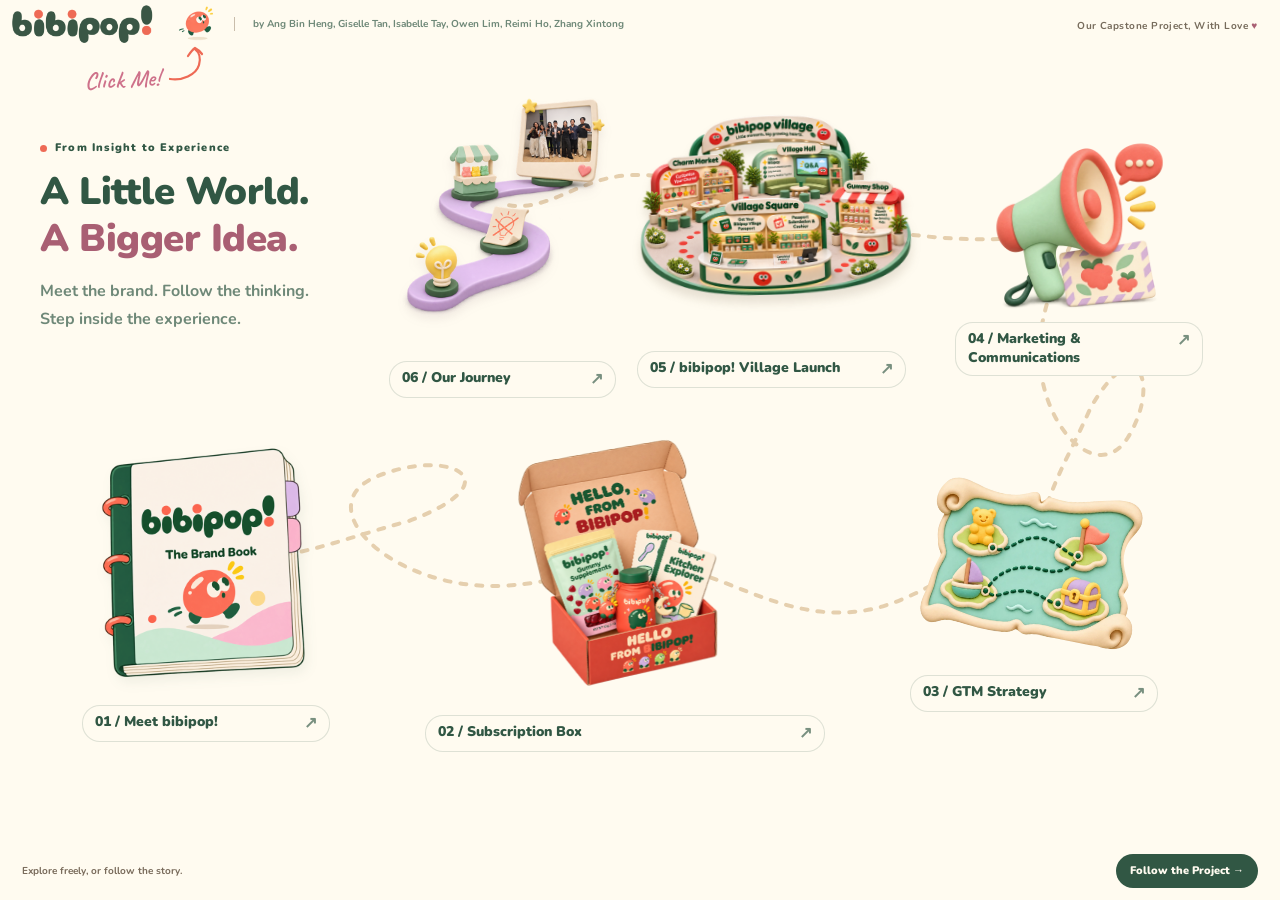
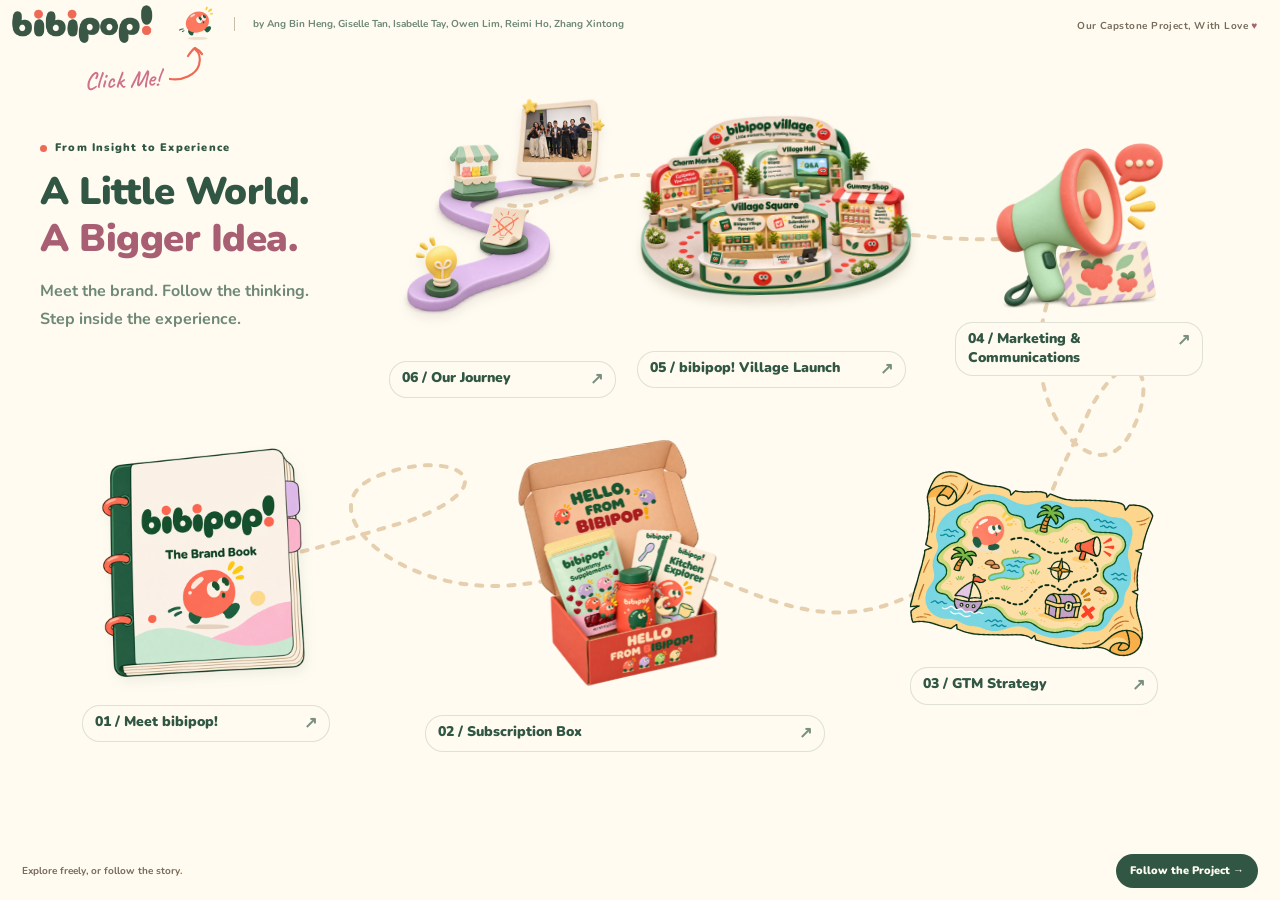
